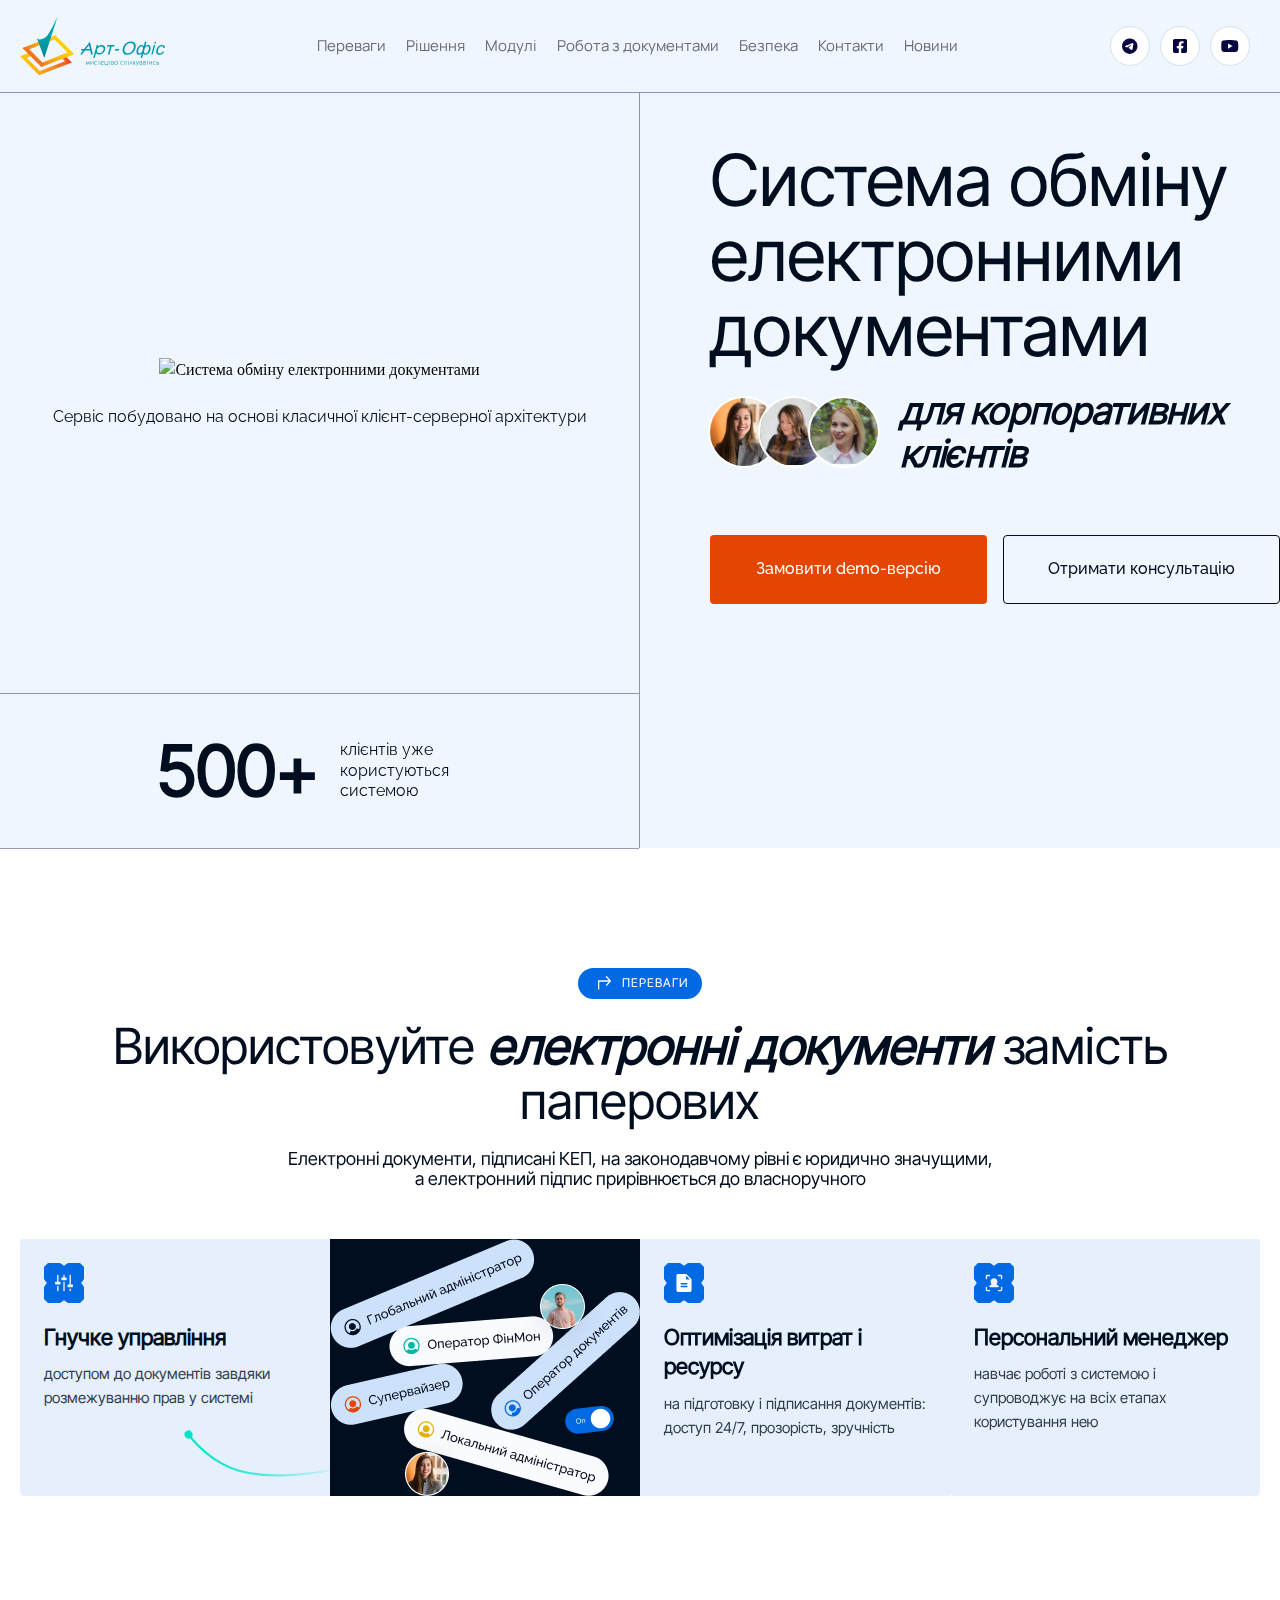
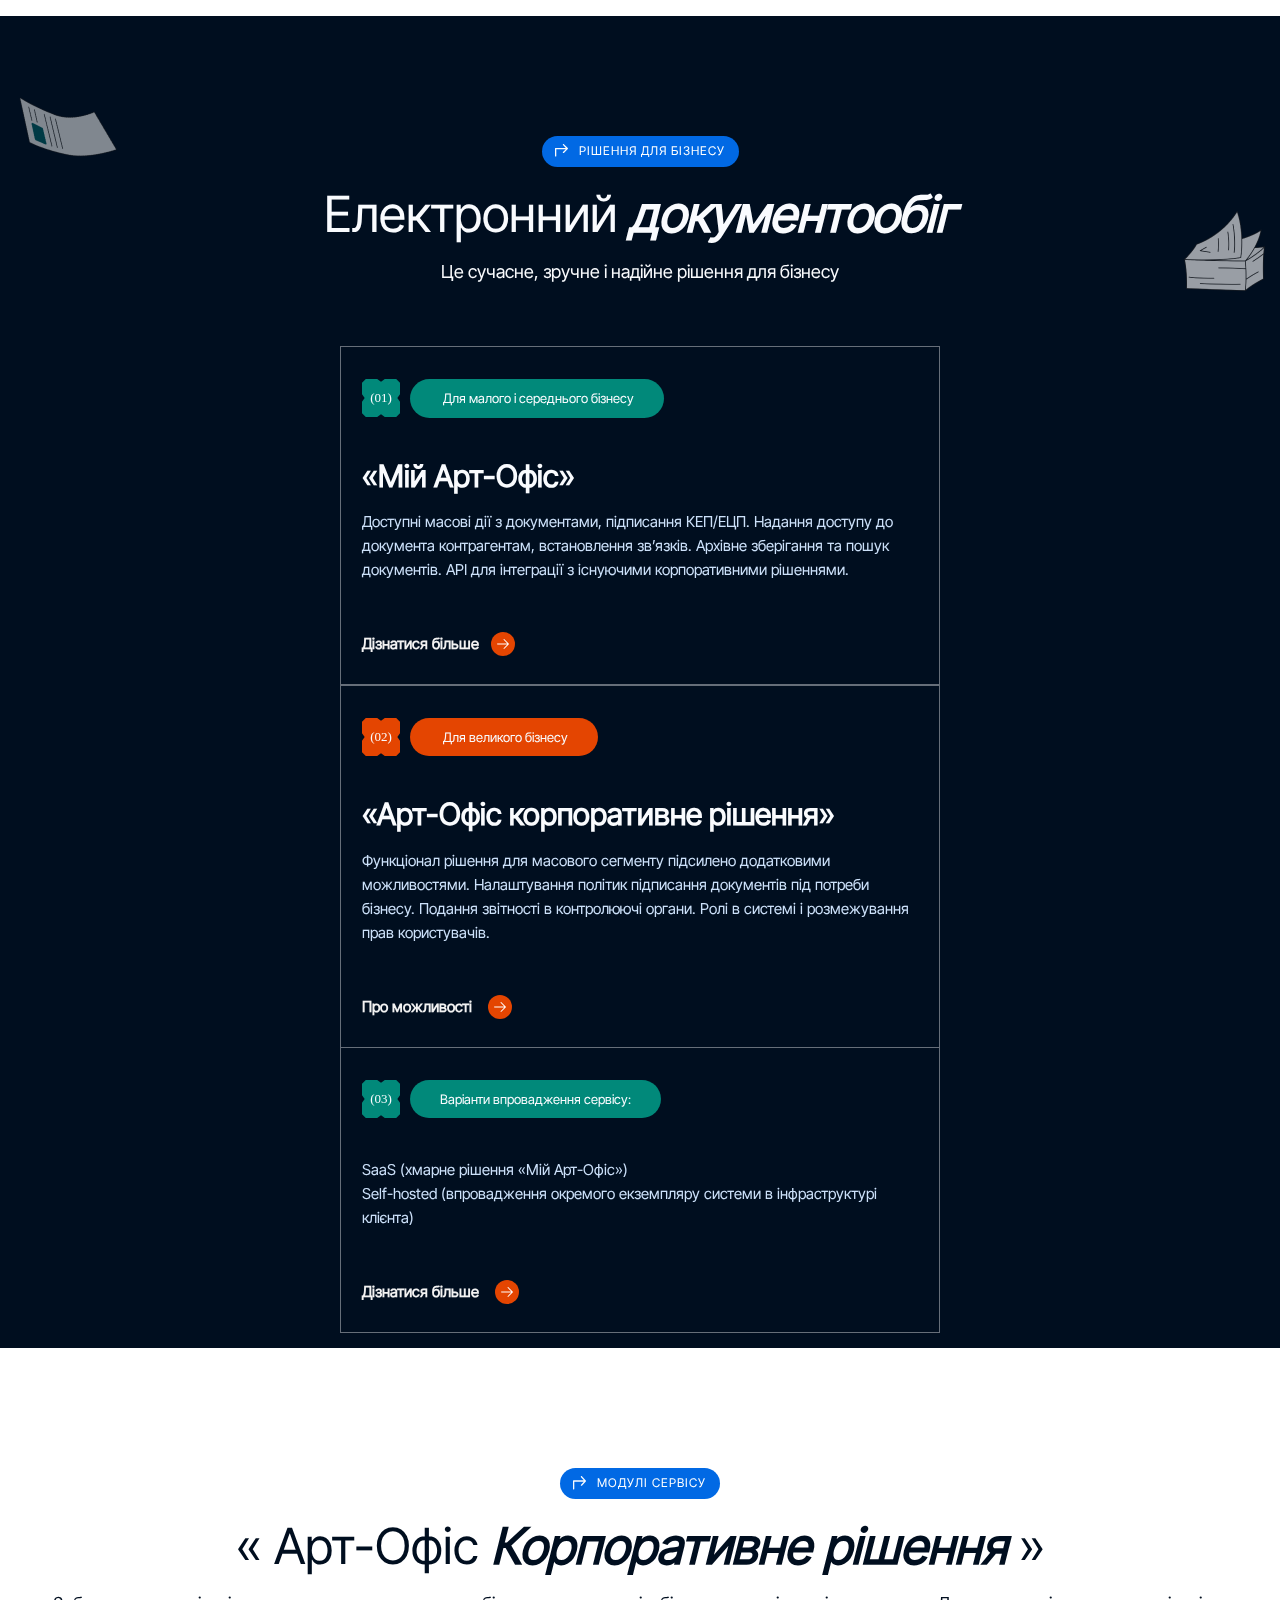
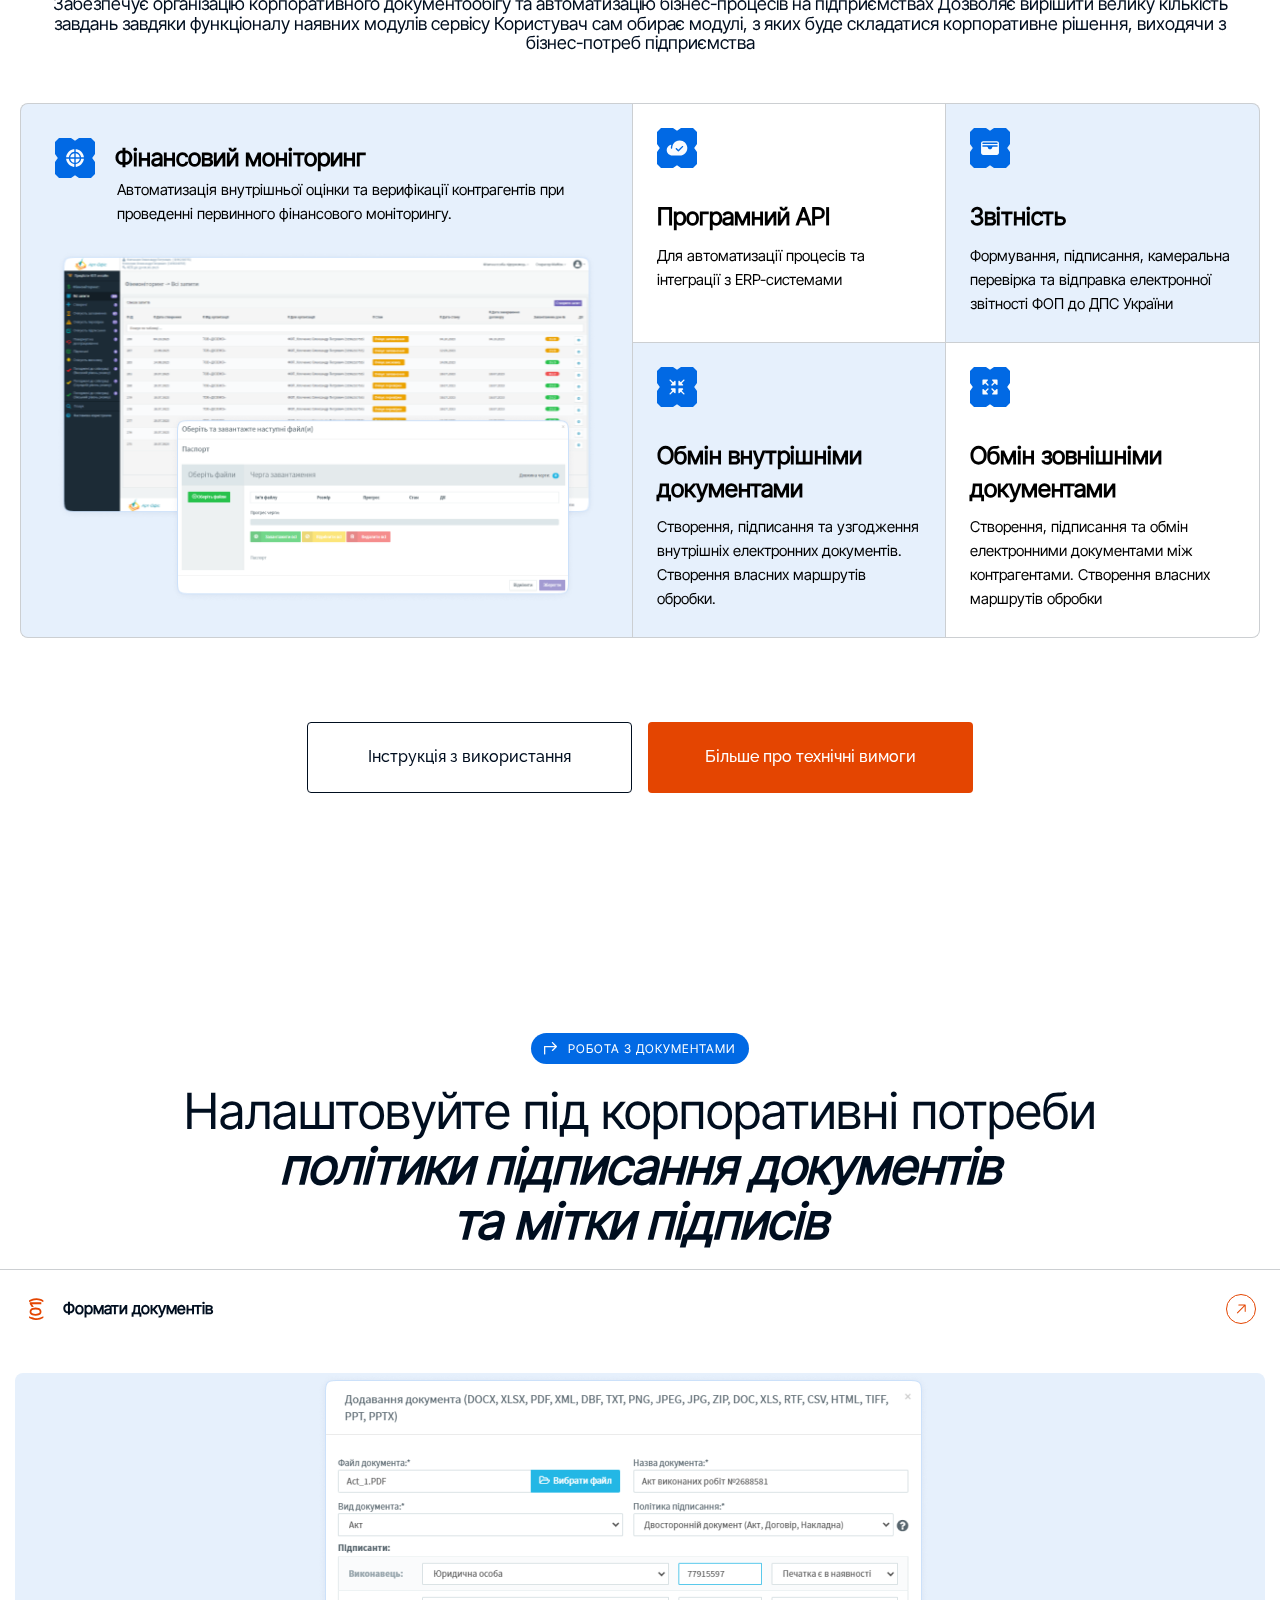
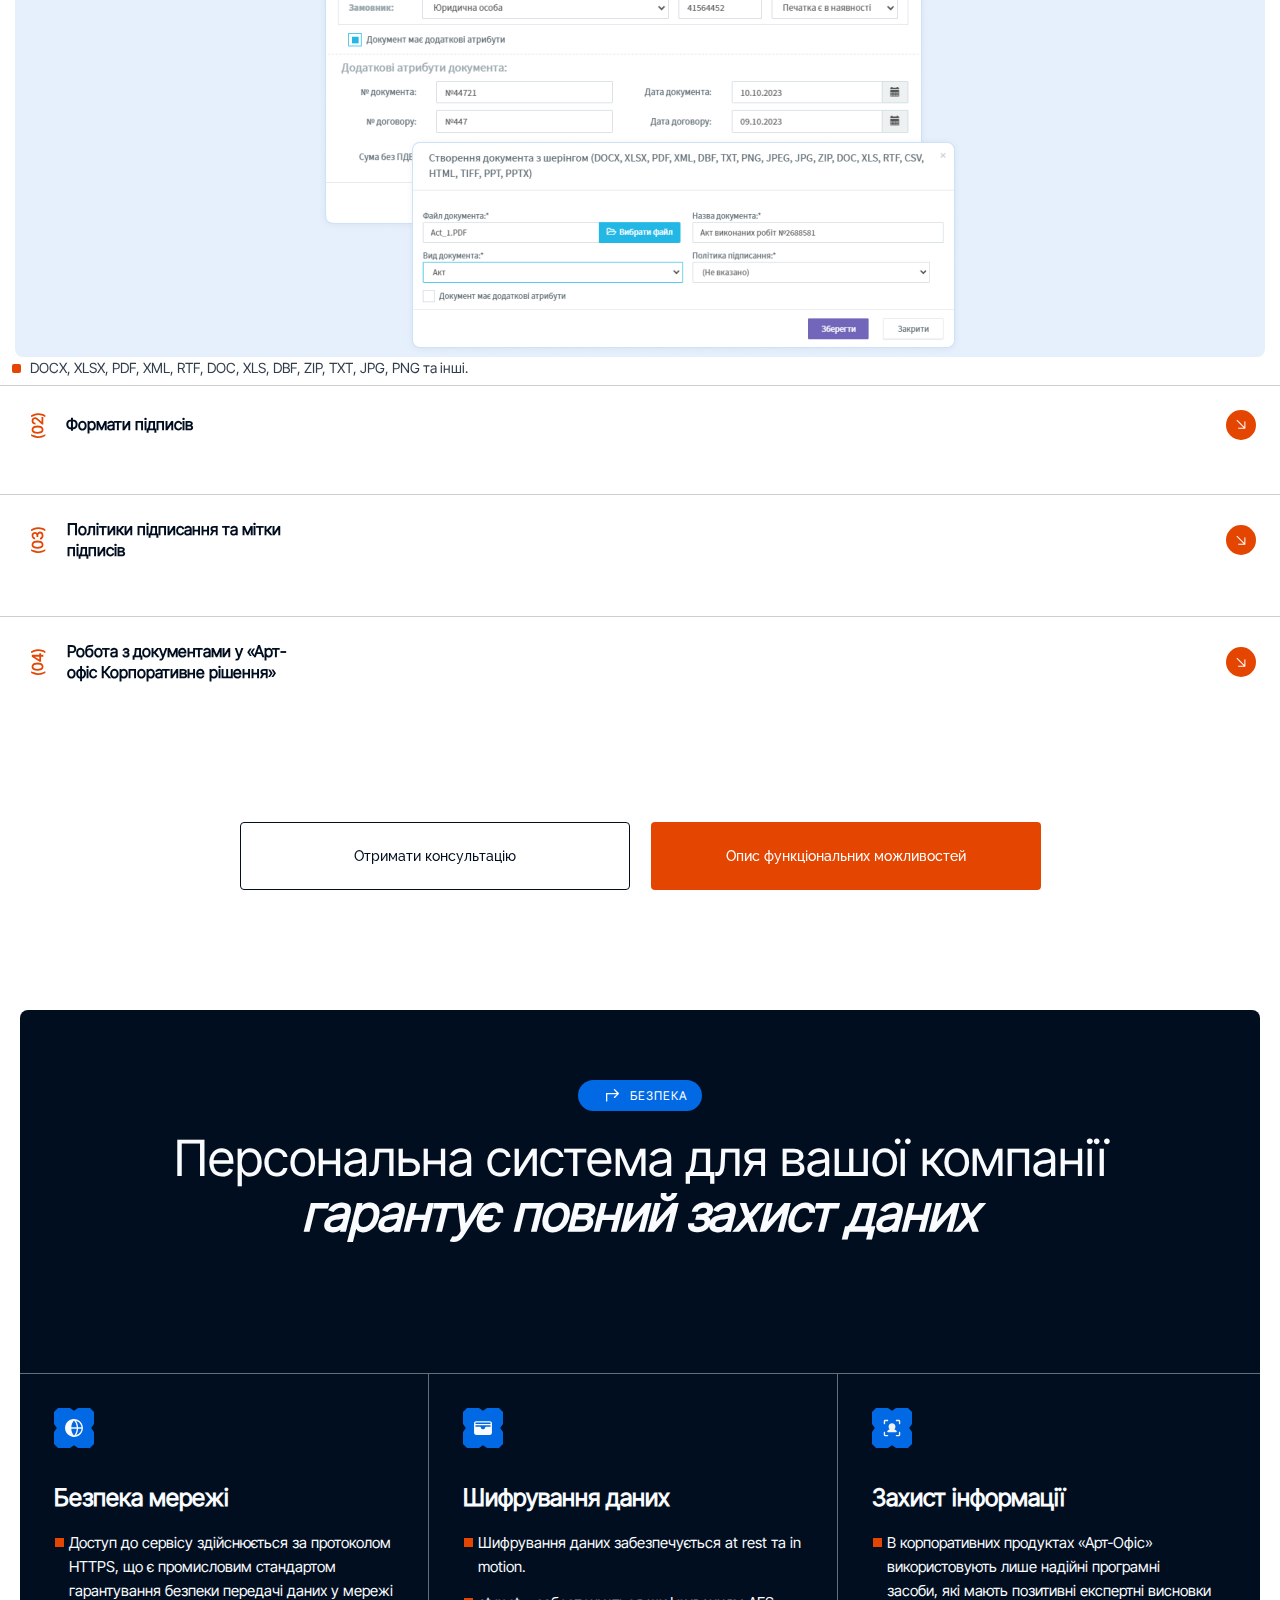
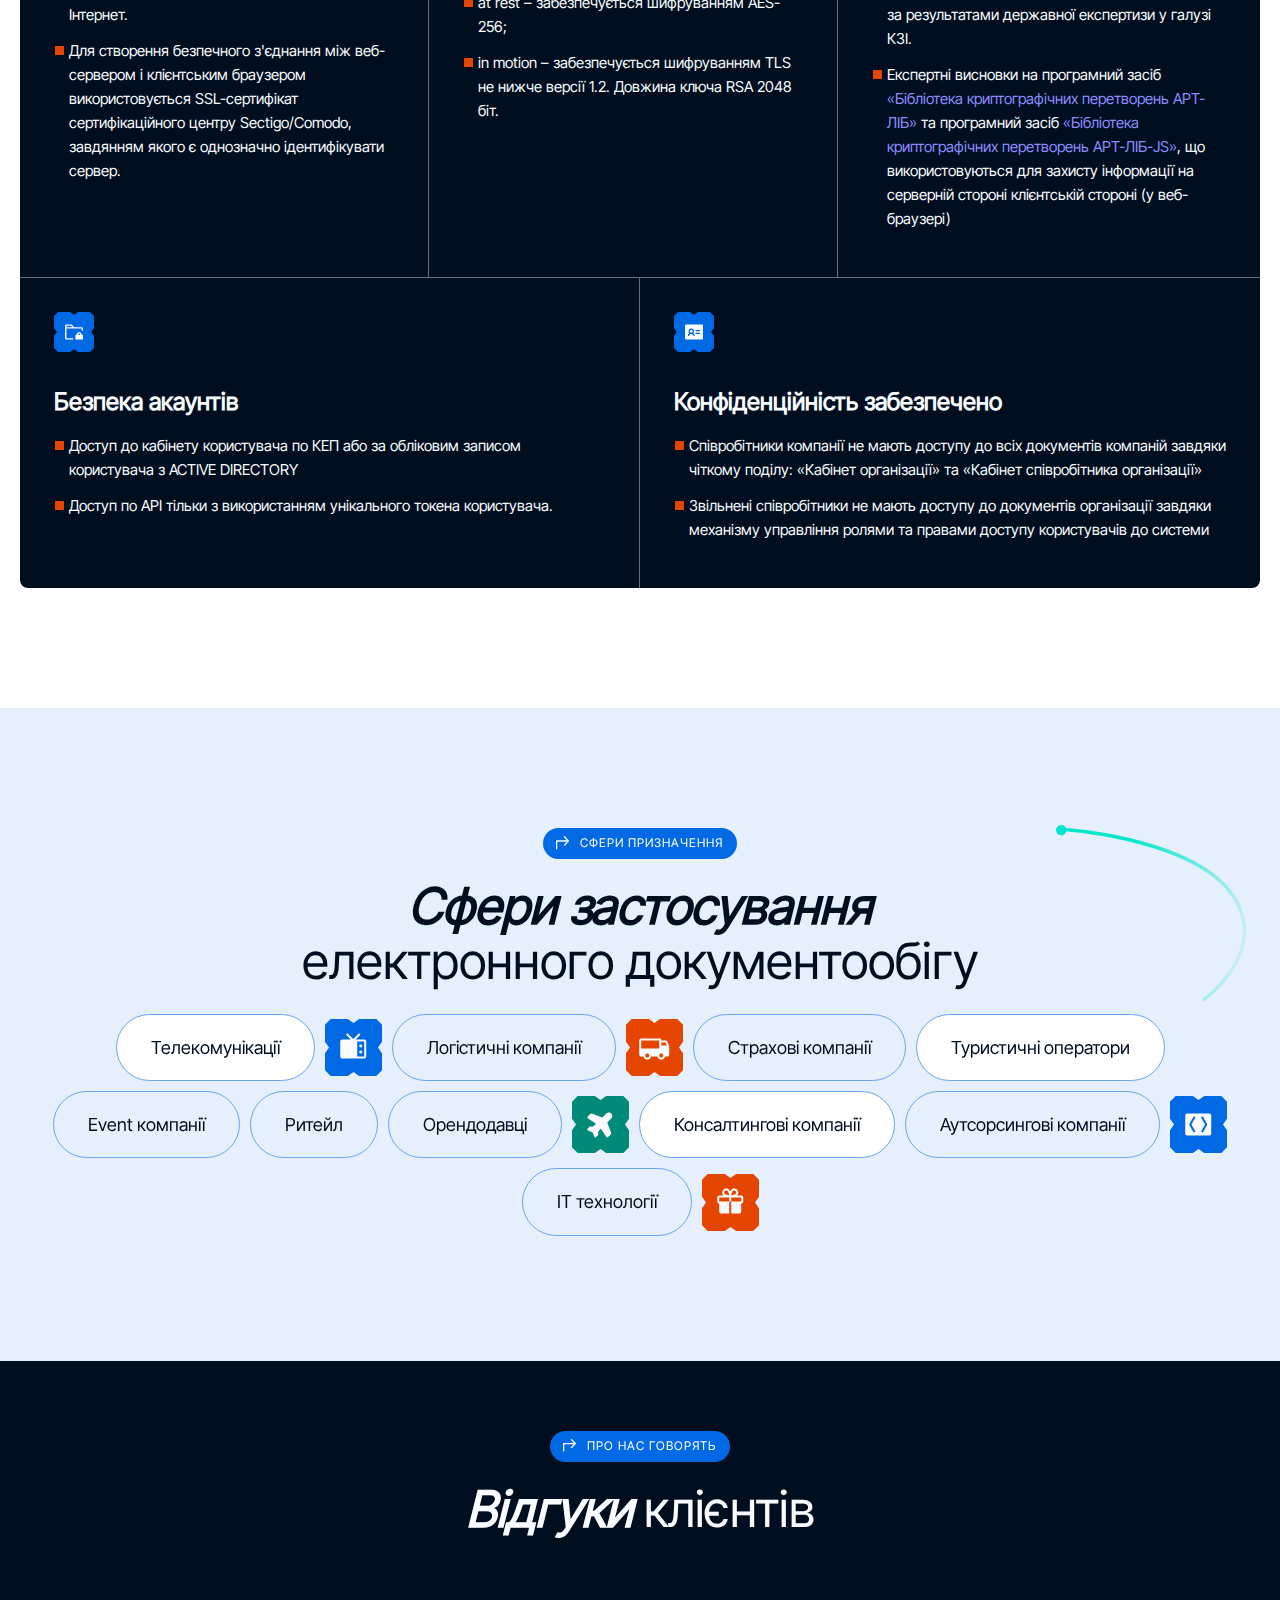
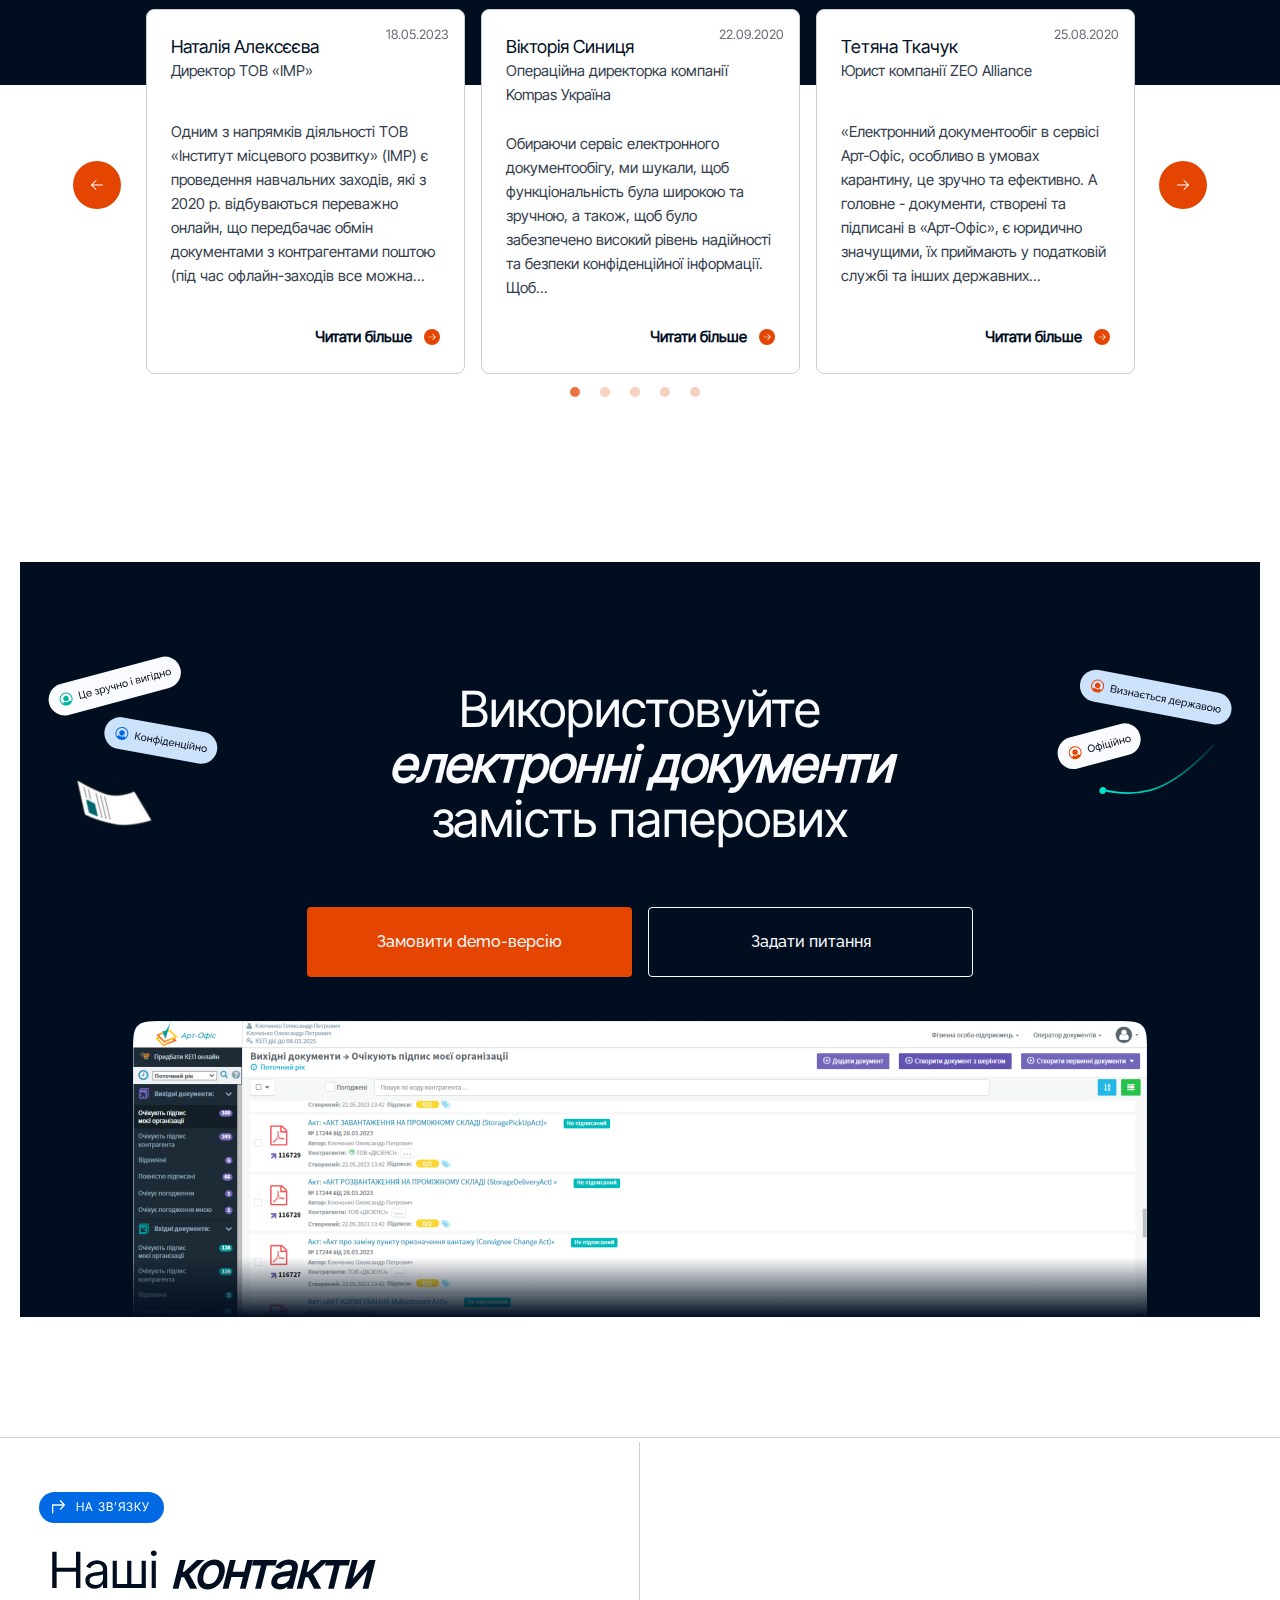
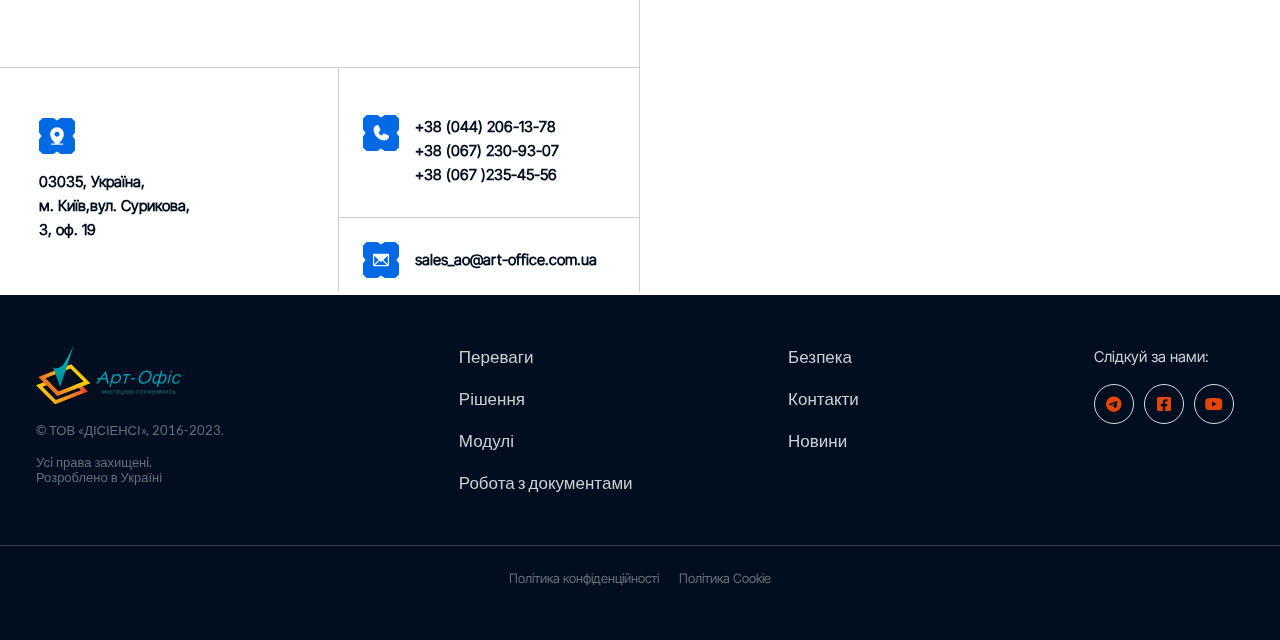
==== docs/index.html @ f323f284 "ARTOFFICE-17679" ====
<!DOCTYPE html>
<html lang="en">

<head>
  <meta charset="UTF-8" />
  <meta name="viewport" content="width=device-width, initial-scale=1.0" />
  <link rel="stylesheet" href="./src/styles/reset.css" />
  <link rel="stylesheet" href="./src/styles/header.css" />
  <link rel="stylesheet" href="./src/styles/footer.css" />
  <link rel="stylesheet" href="./src/styles/style.css" />
  <!-- fontawesome -->
  <link rel="stylesheet" href="./src/fontawesome/css/fontawesome.min.css" />
  <link rel="stylesheet" href="./src/fontawesome/css/brands.min.css" />
  <link rel="stylesheet" href="./src/fontawesome/css/solid.min.css" />
  <!-- /fontawesome -->
  <!-- slider -->
  <link rel="stylesheet" href="./src/styles/slick/slick-theme.css" />
  <link rel="stylesheet" href="./src/styles/slick/slick.css" />
  <!-- /slider -->
  <meta name="description"
    content="Арт-Офіс - програмні продукти для створення, перевірки та обміну електронними документами, юридично значимими в Україні. Підходить як для ФОП, так і для великих корпорацій.">
  <meta name="keywords"
    content="хмарний сервіс Арт-Офіс, електронний документообіг в Україні, документообіг на підприємстві, система електронного документообігу, організація електронного документообігу, системи електронного документообігу в Україні, зберігання електронних документів, електронний документообіг програми, електронна система документообігу">
  <link rel="shortcut icon" href="./src/img/logo_ao.ico" type="image/x-icon">
  <meta property="og:url" content="./">
  <meta property="og:type" content="website">
  <meta property="og:title" content="Арт-Офіс | Головна">
  <meta property="og:description"
    content="Арт-Офіс - програмні продукти для створення, перевірки та обміну електронними документами, юридично значимими в Україні. Підходить як для ФОП, так і для великих корпорацій.">
  <meta property="og:site_name" content="Арт-Офіс">
  <meta property="og:image" content="./src/img/svg/AO_logo.svg">
  <meta property="og:image:width" content="145">
  <meta property="og:image:height" content="60">
  <title>Арт-Офіс</title>
</head>

<body>
  <div class="overlay"></div>
  <header class="header">
    <div class="header__wrapper">
      <div class="header__logo">
        <img src="./src/img/svg/AO_logo.svg" alt="Арт-Офіс" />
      </div>
      <nav class="header__nav">
        <ul class="nav-list">
          <li class="nav-list__item"><a href="#advantage">Переваги</a></li>
          <li class="nav-list__item"><a href="#solution">Рішення</a></li>
          <li class="nav-list__item"><a href="#corporation">Модулі</a></li>
          <li class="nav-list__item">
            <a href="#workwith">Робота з документами</a>
          </li>
          <li class="nav-list__item"><a href="#security">Безпека</a></li>
          <li class="nav-list__item"><a href="#contacts">Контакти</a></li>
          <li class="nav-list__item"><a href="./news.html">Новини</a></li>
        </ul>
      </nav>
      <div class="header__social">
        <a href="https://t.me/art_office" target="_blank" class="social-link">
          <i class="fa-brands fa-telegram"></i>
        </a>
        <a href="https://www.facebook.com/art.office.com.ua/" target="_blank" class="social-link">
          <i class="fa-brands fa-square-facebook"></i>
        </a>
        <a href="https://www.youtube.com/@Art-Office" target="_blank" class="social-link">
          <i class="fa-brands fa-youtube"></i>
        </a>
      </div>
      <div class="mobile-btn">
        <span class="mobile-btn__burger"></span>
      </div>
      <div class="mobile-nav">
        <ul class="mobile-nav__list">
          <li class="mobile-nav__item"><a href="#advantage">Переваги</a></li>
          <li class="mobile-nav__item"><a href="#solution">Рішення</a></li>
          <li class="mobile-nav__item"><a href="#corporation">Модулі</a></li>
          <li class="mobile-nav__item">
            <a href="#workwith">Робота з документами</a>
          </li>
          <li class="mobile-nav__item"><a href="#security">Безпека</a></li>
          <li class="mobile-nav__item"><a href="#contacts">Контакти</a></li>
          <li class="mobile-nav__item"><a href="./news.html">Новини</a></li>
        </ul>
        <div class="mobile__social">
          <a href="https://t.me/art_office" target="_blank" class="social-link">
            <i class="fa-brands fa-telegram"></i>
          </a>
          <a href="https://www.facebook.com/art.office.com.ua/" target="_blank" class="social-link">
            <i class="fa-brands fa-square-facebook"></i>
          </a>
          <a href="https://www.youtube.com/@Art-Office" target="_blank" class="social-link">
            <i class="fa-brands fa-youtube"></i>
          </a>
        </div>
      </div>
    </div>
  </header>
  <div class="title__section">
    <div class="title__btns mob__items">
      <a href="https://docs.google.com/forms/d/e/1FAIpQLSc6Sa_9LnXK4X3CdVMtqkvRodRkJnlW63WBN9iuTmgqMciHhQ/viewform" target="_blank" class="title__btn">Замовити demo-версію</a>
      <a href="#" class="title__btn">Отримати консультацію</a>
    </div>
    <div class="title__left">
      <div class="title__img ser">
        <img class="exmpl_img" src="./src/img/svg/title_exmpl.svg" alt="Система обміну
        електронними документами" />
        <h3>
          Сервіс побудовано на основі класичної клієнт-серверної архітектури
        </h3>
      </div>
      <div class="wrapper">
        <div class="content">
          <div class="counter">500+</div>
          <div class="content__text">
            <p>клієнтів уже користуються системою</p>
          </div>
          <div class="user__profile">
            <div class="user__photo">
              <img src="./src/img/user_4.png" alt="Користувач" />
            </div>
            <div class="user__content">
              <span class="line"></span>
              <span class="line"></span>
            </div>
            <div class="user__content">
              <span class="dot"></span>
              <span class="dot"></span>
            </div>
          </div>
        </div>
        <div class="content">
          <div class="title__img">
            <div class="bg_items">
              <img src="./src/img/svg/doc.svg" alt="DOC" />
            </div>
            <div class="bg_items">
              <img src="./src/img/svg/zip.svg" alt="ZIP" />
            </div>
          </div>
        </div>
      </div>
    </div>
    <div class="title__rigth">
      <div class="wrapper">
        <div class="title">
          <h1>Система обміну електронними документами</h1>
        </div>
        <div class="subtitle">
          <div class="corp_users">
            <div class="corp_user">
              <img src="./src/img/user_1.png" alt="корпоративні клієнти" />
            </div>
            <div class="corp_user">
              <img src="./src/img/user_2.png" alt="корпоративні клієнти" />
            </div>
            <div class="corp_user">
              <img src="./src/img/user_3.png" alt="корпоративні клієнти" />
            </div>
          </div>
          <h2>
            для корпоративних <br />
            клієнтів
          </h2>
        </div>
        <div class="title__btns desktop__items">
          <a href="https://docs.google.com/forms/d/e/1FAIpQLSc6Sa_9LnXK4X3CdVMtqkvRodRkJnlW63WBN9iuTmgqMciHhQ/viewform" target="_blank" class="title__btn">Замовити demo-версію</a>
          <a href="#" class="title__btn">Отримати консультацію</a>
        </div>
      </div>
      <div class="title__img"></div>
    </div>
  </div>
  <div class="advantage__section" id="advantage">
    <div class="section__name">
      <h2>Переваги</h2>
    </div>
    <div class="advatage__wrapper">
      <h2 class="section__title">
        Використовуйте
        <span class="italic">електронні документи</span> замість паперових
      </h2>
      <h3 class="section__subtitle">
        Електронні документи, підписані КЕП, на законодавчому рівні є юридично
        значущими, <br />а електронний підпис прирівнюється до власноручного
      </h3>
      <div class="advantage__items">
        <div class="advantage__item">
          <div class="content__icon">
            <img src="./src/img/svg/faders.svg" alt="Гнучке управління" />
          </div>
          <div class="content__title">
            <h4>Гнучке управління</h4>
          </div>
          <div class="content__text">
            <p>доступом до документів завдяки розмежуванню прав у системі</p>
          </div>
          <div class="arrow__line">
            <img src="./src/img/svg/arrow_line.svg" alt="Arrow Line" />
          </div>
        </div>
        <div class="advantage__item"></div>
        <div class="advantage__item">
          <div class="content__icon">
            <img src="./src/img/svg/filetype.svg" alt="Оптимізація витрат і ресурсу" />
          </div>
          <div class="content__title">
            <h4>Оптимізація витрат і ресурсу</h4>
          </div>
          <div class="content__text">
            <p>
              на підготовку і підписання документів: доступ 24/7, прозорість,
              зручність
            </p>
          </div>
        </div>
        <div class="advantage__item">
          <div class="content__icon">
            <img src="./src/img/svg/userfocus.svg" alt="Гнучке управління" />
          </div>
          <div class="content__title">
            <h4>Персональний менеджер</h4>
          </div>
          <div class="content__text">
            <p>
              навчає роботі з системою і супроводжує на всіх етапах
              користування нею
            </p>
          </div>
        </div>
      </div>
    </div>
  </div>
  <div class="solution__section dark__background" id="solution">
    <div class="section__name">
      <h2>Рішення для бізнесу</h2>
    </div>
    <div class="solution__wrapper">
      <div class="bg_items">
        <img src="./src/img/paper_sheet.png" alt="Електронний документообіг" />
      </div>
      <div class="bg_items">
        <img src="./src/img/pile_of_papers.png" alt="Електронний документообіг" />
      </div>
      <h2 class="section__title dark_bc_color">
        Електронний <span class="italic">документообіг</span>
        <h3 class="section__subtitle dark_bc_color">
          Це сучасне, зручне і надійне рішення для бізнесу
        </h3>
      </h2>
    </div>
    <div class="line"></div>
    <div class="solution__wrapper">
      <div class="solution__items">
        <div class="solution__item">
          <div class="content__top">
            <div class="counter">(01)</div>
            <div class="content__name"> Для малого і середнього бізнесу</div>
          </div>
          <div class="content__mid">
            <div class="content__title">
              <h3>«Мій Арт-Офіс»</h3>
            </div>
            <div class="content__text">
              <p>
                Доступні масові дії з документами, підписання КЕП/ЕЦП. Надання
                доступу до документа контрагентам, встановлення зв’язків.
                Архівне зберігання та пошук документів. API для інтеграції з
                існуючими корпоративними рішеннями.
              </p>
            </div>
          </div>
          <div class="content__bottom">
            <div class="content__link">
              <a href="https://my.art-office.com.ua/" target="_blank">
                Дізнатися більше
                <span class="link__arrow">
                  <img src="./src/img/svg/arrow_rigth.svg" alt="Дізнатися більше" />
                </span>
              </a>
            </div>
          </div>
        </div>
        <div class="solution__item">
          <div class="content__top">
            <div class="counter">(02)</div>
            <div class="content__name"> Для великого бізнесу</div>
          </div>
          <div class="content__mid">
            <div class="content__title">
              <h3>«Арт-Офіс корпоративне рішення»</h3>
            </div>
            <div class="content__text">
              <p>
                Функціонал рішення для масового сегменту підсилено додатковими
                можливостями. Налаштування політик підписання документів під
                потреби бізнесу. Подання звітності в контролюючі органи. Ролі
                в системі і розмежування прав користувачів.
              </p>
            </div>
          </div>
          <div class="content__bottom">
            <div class="content__link">
              <a href="#">
                Про можливості 
                <span class="link__arrow">
                  <img src="./src/img/svg/arrow_rigth.svg" alt="Дізнатися більше" />
                </span>
              </a>
            </div>
          </div>
        </div>
        <div class="solution__item">
          <div class="content__top">
            <div class="counter">(03)</div>
            <div class="content__name">Варіанти впровадження сервісу:</div>
          </div>
          <div class="content__mid">
            <div class="content__text">
              <ul>
                <li>SaaS (хмарне рішення «Мій Арт-Офіс»)</li>
                <li>
                  Self-hosted (впровадження окремого екземпляру системи в
                  інфраструктурі клієнта)
                </li>
              </ul>
            </div>
          </div>
          <div class="content__bottom">
            <div class="content__link">
              <a href="#" target="_blank">
                Дізнатися більше 
                <span class="link__arrow">
                  <img src="./src/img/svg/arrow_rigth.svg" alt="Дізнатися більше" />
                </span>
              </a>
            </div>
          </div>
        </div>
      </div>
    </div>
  </div>
  <div class="corporation__section" id="corporation">
    <div class="section__name">
      <h2>модулі сервісу</h2>
    </div>
    <div class="corporation__wrapper">
      <h2 class="section__title">
        «&nbsp;Арт-Офіс
        <span class="italic">Корпоративне рішення</span>&nbsp;»
      </h2>
      <h3 class="section__subtitle">
        Забезпечує організацію корпоративного документообігу та автоматизацію
        бізнес-процесів на підприємствах Дозволяє вирішити велику кількість
        завдань завдяки функціоналу наявних модулів сервісу Користувач сам
        обирає модулі, з яких буде складатися корпоративне рішення, виходячи з
        бізнес-потреб підприємства
      </h3>
      <div class="corporation__items">
        <div class="content__left">
          <div class="corporation__item bg_colored">
            <div class="content">
              <div class="content__title">
                <span class="content__icon">
                  <img src="./src/img/svg/chart_polar.svg" alt="Фінансовий моніторинг" />
                </span>
                <h4>Фінансовий моніторинг</h4>
              </div>
              <div class="content__text">
                <p>
                  Автоматизація внутрішньої оцінки та верифікації контрагентів
                  при проведенні первинного фінансового моніторингу.
                </p>
              </div>
            </div>
            <div class="content__img">
              <img src="./src/img/corporation_cabinet.png" alt="Фінансовий моніторинг" />
            </div>
          </div>
        </div>
        <div class="content__rigth">
          <div class="corporation__item">
            <div class="content">
              <div class="content__title">
                <span class="content__icon">
                  <img src="./src/img/svg/cloud_check.svg" alt="Фінансовий моніторинг" />
                </span>
                <h4>Програмний API</h4>
              </div>
              <div class="content__text">
                <p>
                  Для автоматизації процесів та інтеграції з ERP-системами
                </p>
              </div>
            </div>
          </div>
          <div class="corporation__item bg_colored">
            <div class="content">
              <div class="content__title">
                <span class="content__icon">
                  <img src="./src/img/svg/card_holder.svg" alt="Фінансовий моніторинг" />
                </span>
                <h4>Звітність</h4>
              </div>
              <div class="content__text">
                <p>
                  Формування, підписання, камеральна перевірка та відправка
                  електронної звітності ФОП до ДПС України
                </p>
              </div>
            </div>
          </div>

          <div class="corporation__item bg_colored">
            <div class="content">
              <div class="content__title">
                <span class="content__icon">
                  <img src="./src/img/svg/chart_polar.svg" alt="Фінансовий моніторинг" />
                </span>
                <h4>Фінансовий моніторинг</h4>
              </div>
              <div class="content__text">
                <p>
                  Автоматизація внутрішньої оцінки та верифікації контрагентів
                  при проведенні первинного фінансового моніторингу.
                </p>
              </div>
            </div>
            <div class="content__img">
              <img src="./src/img/corporation_cabinet.png" alt="Фінансовий моніторинг" />
            </div>
          </div>

          <div class="corporation__item bg_colored">
            <div class="content">
              <div class="content__title">
                <span class="content__icon">
                  <img src="./src/img/svg/arrow_sln.svg" alt="Фінансовий моніторинг" />
                </span>
                <h4>Обмін внутрішніми документами</h4>
              </div>
              <div class="content__text">
                <p>
                  Створення, підписання та узгодження внутрішніх електронних
                  документів. Створення власних маршрутів обробки.
                </p>
              </div>
            </div>
          </div>
          <div class="corporation__item">
            <div class="content">
              <div class="content__title">
                <span class="content__icon">
                  <img src="./src/img/svg/arrow_out.svg" alt="Фінансовий моніторинг" />
                </span>
                <h4>Обмін зовнішніми документами</h4>
              </div>
              <div class="content__text">
                <p>
                  Створення, підписання та обмін електронними документами між
                  контрагентами. Створення власних маршрутів обробки
                </p>
              </div>
            </div>
          </div>
        </div>
      </div>
      <div class="corporation__btns">
        <a href="https://eguide.art-office.com.ua/" class="corporation__btn" target="_blank">Інструкція з використання</a>
        <a href="./src/files/Art-Office environment description.pdf" target="_blank" class="corporation__btn">Більше про
          технічні вимоги</a>
      </div>
    </div>
  </div>
  <div class="workwith__section" id="workwith">
    <div class="section__name">
      <h2>Робота з документами</h2>
    </div>
    <h2 class="section__title">
      Налаштовуйте під корпоративні потреби <br />
      <span class="italic">політики підписання документів <br />
        та мітки підписів</span>
    </h2>
    <div class="wrapper">
      <div class="workwith__left">
        <div class="workwith__item active">
          <div class="content__title">
            <h3><span class="title__count">(01)</span> Формати документів</h3>
            <div class="content__controller">
              <img src="./src/img/svg/faq_arrow_active.svg" alt="faq_arrow" />
            </div>
          </div>
          <div class="content__text">
            <div>
              <img src="./src/img/content_1.png" alt="Формати документів" />
            </div>
            <ul>
              <li>
                DOCX, XLSX, PDF, XML, RTF, DOC, XLS, DBF, ZIP, TXT, JPG, PNG
                та інші.
              </li>
            </ul>
          </div>
        </div>
        <div class="workwith__item">
          <div class="content__title">
            <h3><span class="title__count">(02)</span> Формати підписів</h3>
            <div class="content__controller">
              <img src="./src/img/svg/faq_arrow.svg" alt="faq_arrow" />
            </div>
          </div>
          <div class="content__text">
            <div class="index_2">
              <div class="icon green_union">
                <img src="./src/img/svg/pdf.svg" alt="pdf">
              </div>
              <img src="./src/img/content_2.png" alt="Формати документів" />
            </div>
            <ul>
              <li>
                CadES X Long (для довгострокового і архівного зберігання
                документів);
              </li>
              <li>CadES Base;</li>
              <li>AsiC-S/E.</li>
            </ul>
          </div>
        </div>
        <div class="workwith__item">
          <div class="content__title">
            <h3>
              <span class="title__count">(03)</span> Політики підписання та
              мітки підписів
            </h3>
            <div class="content__controller">
              <img src="./src/img/svg/faq_arrow.svg" alt="faq_arrow" />
            </div>
          </div>
          <div class="content__text">
            <div class="index_3">
              <div class="icon">
                <img src="./src/img/svg/docs.svg" alt="docs">
              </div>
              <img src="./src/img/content_3.png" alt="Формати документів" />
            </div>
            <ul>
              <li>
                <b>Гнучкі сценарії</b> підписання та погодження внутрішніх
                документів;
              </li>
              <li>
                <b>Зручна візуалізація</b>, створення шаблонів погодження;
              </li>
              <li>
                Формування <b>спеціальних міток підпису</b> з вичерпною
                інформацією про нього;
              </li>
              <li>
                <b>Графічна візуалізація</b> підпису користувача і печатки
                організації;
              </li>
              <li>
                <b>Впровадження електронного підпису в структуру документа</b>, що робить його незмінним після
                підписання. 
              </li>
            </ul>
          </div>
        </div>
        <div class="workwith__item">
          <div class="content__title">
            <h3>
              <span class="title__count">(04)</span> Робота з документами у
              «Арт-офіс Корпоративне рішення»
            </h3>
            <div class="content__controller">
              <img src="./src/img/svg/faq_arrow.svg" alt="faq_arrow" />
            </div>
          </div>
          <div class="content__text">
            <div class="index_4">
              <div class="icon green_union">
                <img src="./src/img/svg/pdf.svg" alt="pdf">
              </div>
              <div class="icon">
                <img src="./src/img/svg/docs.svg" alt="docs">
              </div>
              <img src="./src/img/content_4.png" alt="Формати документів" />
            </div>
            <ul>
              <li>
                Створення і візуалізація маршрутів підписання та узгодження
                для внутрішніх документів;
              </li>
              <li>
                Можливість подання звітності контрагентами – ФОП 3-ї групи;
              </li>
              <li>
                Додавання до документа спеціальних міток підписів з
                реквізитами підписантів;
              </li>
              <li>Архівне зберігання, пошук, коментування документів;</li>
              <li>Встановлення зв’язків між документами;</li>
              <li>
                Експорт ZIP-архіву підписаного документу для подальшої
                перевірки підписів на сайті
                <a href="https://czo.gov.ua/verify" target="_blank">Центрального засвідчувального органу</a>.
              </li>
            </ul>
          </div>
        </div>
      </div>
      <div class="workwith__rigth">
        <div class="subimage__wrapper index_1 active">
          <div class="icon green_union">
            <img src="./src/img/svg/xls.svg" alt="xls">
          </div>
          <div class="icon blue_union">
            <img src="./src/img/svg/pdf.svg" alt="pdf">
          </div>
        </div>
        <img class="workwith__expml-img active" src="./src/img/content_1.png" alt="Формати документів" />
        <div class="subimage__wrapper index_2">
          <div class="icon green_union">
            <img src="./src/img/svg/pdf.svg" alt="pdf">
          </div>
        </div>
        <img class="workwith__expml-img" src="./src/img/content_2.png" alt="Формати підписів" />
        <div class="subimage__wrapper index_3">
          <div class="icon">
            <img src="./src/img/svg/docs.svg" alt="docs">
          </div>
        </div>
        <img class="workwith__expml-img" src="./src/img/content_3.png" alt="Політики підписання та мітки підписів" />
        <div class="subimage__wrapper index_4">
          <div class="icon green_union">
            <img src="./src/img/svg/pdf.svg" alt="pdf">
          </div>
          <div class="icon">
            <img src="./src/img/svg/docs.svg" alt="docs">
          </div>
        </div>
        <img class="workwith__expml-img" src="./src/img/content_4.png" alt="Робота з документами у «Арт-офіс Корпоративне рішення»" />
      </div>
    </div>
    <div class="workwith__btns">
      <a href="" class="workwith__btn">Отримати консультацію</a>
      <a href="./src/files/Art-Office general description tech details.pdf" target="_blank" class="workwith__btn">Опис
        функціональних можливостей </a>
    </div>
  </div>
  <div class="security__section" id="security">
    <div class="security__wrapper dark__background">
      <div class="bg_items">
        <img src="./src/img/svg/clipboard_text.svg" alt="clipboard_text" />
      </div>
      <div class="bg_items lock_bg">
        <img src="./src/img/svg/lock.svg" alt="lock" />
      </div>
      <div class="section__name">
        <h2>Безпека</h2>
      </div>
      <h2 class="section__title dark_bc_color">
        Персональна система для вашої компанії <br /><span class="italic">гарантує повний захист даних</span>
      </h2>
      <div class="secutiry__level">
        <div class="line__progress">
          <div class="line__point">
            <span class="line__text"> Безпека найвищого рівня </span>
            <img src="./src/img/svg/point.svg" alt="Безпека найвищого рівня" />
          </div>
        </div>
      </div>
      <div class="security__items">
        <div class="security__item">
          <div class="content__title">
            <div class="content__icon">
              <img src="./src/img/svg/globe.svg" alt="Безпека мережі" />
            </div>
            <h4>Безпека мережі</h4>
          </div>
          <ul class="content__list-items">
            <li class="content__list-item">
              Доступ до сервісу здійснюється за протоколом HTTPS, що є
              промисловим стандартом гарантування безпеки передачі даних у
              мережі Інтернет.
            </li>
            <li class="content__list-item">
              Для створення безпечного з'єднання між веб-сервером і
              клієнтським браузером використовується SSL-сертифікат
              сертифікаційного центру Sectigo/Comodo, завдянням якого є
              однозначно ідентифікувати сервер.
            </li>
          </ul>
        </div>
        <div class="security__item">
          <div class="content__title">
            <div class="content__icon">
              <img src="./src/img/svg/card_holder.svg" alt="Шифрування даних" />
            </div>
            <h4>Шифрування даних</h4>
          </div>
          <ul class="content__list-items">
            <li class="content__list-item">
              Шифрування даних забезпечується at rest та in motion.
            </li>
            <li class="content__list-item">
              at rest – забезпечується шифруванням AES-256;
            </li>
            <li class="content__list-item">
              in motion – забезпечується шифруванням TLS не нижче версії 1.2.
              Довжина ключа RSA 2048 біт.
            </li>
          </ul>
        </div>
        <div class="security__item">
          <div class="content__title">
            <div class="content__icon">
              <img src="./src/img/svg/userfocus.svg" alt="Захист інформації " />
            </div>
            <h4>Захист інформації</h4>
          </div>
          <ul class="content__list-items">
            <li class="content__list-item">
              В корпоративних продуктах «Арт‑Офіс» використовують лише надійні
              програмні засоби, які мають позитивні експертні висновки за
              результатами державної експертизи у галузі КЗІ.
            </li>
            <li class="content__list-item">Експертні висновки на програмний засіб <a
                href="./src/files/ExpertConclArtLib.pdf" target="_blank">«Бібліотека криптографічних
                перетворень АРТ-ЛІБ»</a> та програмний засіб <a href="./src/files/ExpertConclArtLibJS.pdf"
                target="_blank">«Бібліотека криптографічних перетворень АРТ-ЛІБ-JS»</a>, що
              використовуються для захисту інформації на серверній стороні клієнтській стороні (у веб-браузері)</li>
          </ul>
        </div>
        <div class="security__item">
          <div class="content__title">
            <div class="content__icon">
              <img src="./src/img/svg/folder_lock.svg" alt="Безпека акаунтів" />
            </div>
            <h4>Безпека акаунтів</h4>
          </div>
          <ul class="content__list-items">
            <li class="content__list-item">
              Доступ до кабінету користувача по КЕП або за обліковим записом
              користувача з ACTIVE DIRECTORY
            </li>
            <li class="content__list-item">
              Доступ по API тільки з використанням унікального токена
              користувача.
            </li>
          </ul>
        </div>
        <div class="security__item">
          <div class="content__title">
            <div class="content__icon">
              <img src="./src/img/svg/ident_card.svg" alt="Конфіденційність забезпечено" />
            </div>
            <h4>Конфіденційність забезпечено</h4>
          </div>
          <ul class="content__list-items">
            <li class="content__list-item">
              Співробітники компанії не мають доступу до всіх документів
              компаній завдяки чіткому поділу: «Кабінет організації» та
              «Кабінет співробітника організації»
            </li>
            <li class="content__list-item">
              Звільнені співробітники не мають доступу до документів
              організації завдяки механізму управління ролями та правами
              доступу користувачів до системи
            </li>
          </ul>
        </div>
      </div>
    </div>
  </div>
  <div class="foruse__section" id="foruse">
    <div class="section__name">
      <h2>сфери призначення</h2>
    </div>
    <h2 class="section__title">
      <span class="italic">Сфери застосування</span><br />
      електронного документообігу
    </h2>
    <div class="foruse__wrapper">
      <div class="bg_items">
        <img src="./src/img/svg/foruse_line.svg" alt="foruse_line" />
      </div>
      <div class="foruse__items">
        <div class="foruse__item">Телекомунікації</div>
        <div class="foruse__item icon blue_union">
          <img src="./src/img/svg/television.svg" alt="television" />
        </div>
        <div class="foruse__item transparen_bg">Логістичні компанії</div>
        <div class="foruse__item icon orange_union">
          <img src="./src/img/svg/truck.svg" alt="truck" />
        </div>
        <div class="foruse__item transparen_bg">Страхові компанії</div>
        <div class="foruse__item">Туристичні оператори</div>
        <div class="foruse__item transparen_bg">Event компанії</div>
        <div class="foruse__item transparen_bg">Ритейл</div>
        <div class="foruse__item transparen_bg">Орендодавці</div>
        <div class="foruse__item icon green_union">
          <img src="./src/img/svg/airplane.svg" alt="airplane" />
        </div>
        <div class="foruse__item">Консалтингові компанії</div>
        <div class="foruse__item transparen_bg">Аутсорсингові компанії</div>
        <div class="foruse__item icon blue_union">
          <img src="./src/img/svg/brackets.svg" alt="brackets" />
        </div>
        <div class="foruse__item transparen_bg">ІТ технології</div>
        <div class="foruse__item icon orange_union">
          <img src="./src/img/svg/gift.svg" alt="gift" />
        </div>
      </div>
    </div>
  </div>
  <div class="feedback__section">
    <div class="wrapper dark__background">
      <div class="section__name">
        <h2>про нас говорять</h2>
      </div>
      <h2 class="section__title dark_bc_color">
        <img src="./src/img/feedback_1.png" alt="Відгуки клієнтів" />
        <img src="./src/img/feedback_2.png" alt="Відгуки клієнтів" />
        <img src="./src/img/feedback_3.png" alt="Відгуки клієнтів" />
        <img src="./src/img/svg/feedback_line.svg" alt="Відгуки клієнтів" />
        <img src="./src/img/feedback_5.png" alt="Відгуки клієнтів" />
        <img src="./src/img/feedback_6.png" alt="Відгуки клієнтів" />
        <img src="./src/img/svg/feedback_line.svg" alt="Відгуки клієнтів" />
        <img src="./src/img/feedback_like.png" alt="Відгуки клієнтів" />
        <span class="italic">Відгуки </span>клієнтів
      </h2>
    </div>
    <div class="feedback_items">
      <div class="prev">
        <img src="./src/img/svg/arrow_rigth.svg" alt="Назад" />
      </div>
      <div class="slider single-item">
        <div class="feedback__item">
          <div class="top__content">
            <div class="logo">
              <img src="" alt="" />
            </div>
            <div class="about_company">
              <h3 class="name">Наталія Алексєєва</h3>
              <span class="name_company">Директор ТОВ «ІМР»</span>
            </div>
            <div class="public__date">18.05.2023</div>
          </div>
          <div class="mid__content">
            <p class="halfReview">
              Одним з напрямків діяльності ТОВ «Інститут місцевого розвитку»
              (ІМР) є проведення навчальних заходів, які з 2020 р.
              відбуваються переважно онлайн, що передбачає обмін документами з
              контрагентами поштою (під час офлайн-заходів все можна...
            </p>
          </div>
          <div class="bottom__content" onclick="openModal(0)">
            <span>Читати більше</span>
            <div class="more__btn">
              <img src="./src/img/svg/arrow_rigth.svg" alt="Читати більше" />
            </div>
          </div>
        </div>
        <div class="feedback__item">
          <div class="top__content">
            <div class="logo">
              <img src="" alt="" />
            </div>
            <div class="about_company">
              <h3 class="name">Вікторія Синиця</h3>
              <span class="name_company">Операційна директорка компанії Kompas Україна</span>
            </div>
            <div class="public__date">22.09.2020</div>
          </div>
          <div class="mid__content">
            <p class="halfReview">
              Обираючи сервіс електронного документообігу, ми шукали, щоб
              функціональність була широкою та зручною, а також, щоб було
              забезпечено високий рівень надійності та безпеки конфіденційної
              інформації. Щоб...
            </p>
          </div>
          <div class="bottom__content" onclick="openModal(1)">
            <span>Читати більше</span>
            <div class="more__btn">
              <img src="./src/img/svg/arrow_rigth.svg" alt="Читати більше" />
            </div>
          </div>
        </div>
        <div class="feedback__item">
          <div class="top__content">
            <div class="logo">
              <img src="" alt="" />
            </div>
            <div class="about_company">
              <h3 class="name">Тетяна Ткачук</h3>
              <span class="name_company">Юрист компанії ZEO Alliance</span>
            </div>
            <div class="public__date">25.08.2020</div>
          </div>
          <div class="mid__content">
            <p class="halfReview">
              «Електронний документообіг в сервісі Арт‑Офіс, особливо в умовах
              карантину, це зручно та ефективно. А головне - документи,
              створені та підписані в «Арт‑Офіс», є юридично значущими, їх
              приймають у податковій службі та інших державних...
            </p>
          </div>
          <div class="bottom__content" onclick="openModal(2)">
            <span>Читати більше</span>
            <div class="more__btn">
              <img src="./src/img/svg/arrow_rigth.svg" alt="Читати більше" />
            </div>
          </div>
        </div>
        <div class="feedback__item">
          <div class="top__content">
            <div class="logo">
              <img src="" alt="" />
            </div>
            <div class="about_company">
              <h3 class="name">Олег Пикар</h3>
              <span class="name_company">Директор департаменту якості ЄВРАЗІЯ в PSA Group</span>
            </div>
            <div class="public__date">02.05.2019</div>
          </div>
          <div class="mid__content">
            <p class="halfReview">
              Рішення «Арт‑Офіс» дозволило нам автоматизувати процес обміну
              документами між компанією та дилерами. Ми керувалися тим, що
              рішення повинно бути хмарним з можливістю авторизуватися в
              кабінеті з ключем КЕП, правила...
            </p>
          </div>
          <div class="bottom__content" onclick="openModal(3)">
            <span>Читати більше</span>
            <div class="more__btn">
              <img src="./src/img/svg/arrow_rigth.svg" alt="Читати більше" />
            </div>
          </div>
        </div>
        <div class="feedback__item">
          <div class="top__content">
            <div class="logo">
              <img src="" alt="" />
            </div>
            <div class="about_company">
              <h3 class="name">Микола Курус</h3>
              <span class="name_company">Program manager at Finance Information Systems</span>
            </div>
            <div class="public__date">17.04.2019</div>
          </div>
          <div class="mid__content">
            <p class="halfReview">
              При виборі системи електронного документообігу компанія
              керувалася загальною стратегією розвитку, цілями, наявним
              конкуруючим середовищем, бажаною структурою та очікуваним
              економічним ефектом від впровадження...
            </p>
          </div>
          <div class="bottom__content" onclick="openModal(4)">
            <span>Читати більше</span>
            <div class="more__btn">
              <img src="./src/img/svg/arrow_rigth.svg" alt="Читати більше" />
            </div>
          </div>
        </div>
      </div>
      <div class="next">
        <img src="./src/img/svg/arrow_rigth.svg" alt="Вперед" />
      </div>
    </div>
  </div>
  <div class="try__section" id="try">
    <div class="try__wrapper dark__background">
      <div class="bg_items">
        <img src="./src/img/svg/try_left_content.svg" alt="Це зручно і вигідно" />
      </div>
      <div class="bg_items">
        <img src="./src/img/svg/try_rigth_content.svg" alt="Визнається державою" />
      </div>
      <h2 class="section__title dark_bc_color">
        Використовуйте <br />
        <span class="italic">електронні документи</span><br />
        замість паперових
      </h2>
      <div class="try__btns">
        <a href="https://docs.google.com/forms/d/e/1FAIpQLSc6Sa_9LnXK4X3CdVMtqkvRodRkJnlW63WBN9iuTmgqMciHhQ/viewform" class="try__btn" target="_blank">Замовити demo-версію</a>
        <a href="#" class="try__btn">Задати питання</a>
      </div>
      <div class="demo">
        <img src="./src/img/demo.png" alt="Приклад роботи з документами" />
      </div>
    </div>
  </div>
  <div class="contacts__section" id="contacts">
    <div class="left__content">
      <div class="contact__items">
        <div class="wrapper">
          <div class="section__name">
            <h2>На зв’язку</h2>
          </div>
          <h2 class="section__title">
            Наші <span class="italic">контакти</span>
          </h2>
        </div>
      </div>
      <div class="contact__items">
        <div class="wrapper">
          <div class="contact__item-left">
            <div class="contact__item">
              <div class="item__icon">
                <img src="./src/img/svg/map_point.svg" alt="Місце розташування" />
              </div>
              <div class="item__content">
                03035, Україна, <br />
                м. Київ,вул. Сурикова,<br />
                3, оф. 19
              </div>
            </div>
          </div>
          <div class="contact__item-rigth">
            <div class="contact__item">
              <div class="item__icon">
                <img src="./src/img/svg/phone.svg" alt="Контактні телефони" />
              </div>
              <div class="item__content">
                <ul>
                  <li>
                    <a href="tel:+380442061378">+38 (044) 206-13-78</a>
                  </li>
                  <li>
                    <a href="tel:+380672309307">+38 (067) 230-93-07</a>
                  </li>
                  <li>
                    <a href="tel:+380672354556">+38 (067 )235-45-56</a>
                  </li>
                </ul>
              </div>
            </div>
            <div class="contact__item">
              <div class="item__icon">
                <img src="./src/img/svg/mail.svg" alt="Email" />
              </div>
              <div class="item__content">
                <a href="mailto:sales_ao@art-office.com.ua">sales_ao@art-office.com.ua</a>
              </div>
            </div>
          </div>
        </div>
      </div>
    </div>
    <div class="rigth__content">
      <div class="map">
        <iframe
          src="https://www.google.com/maps/embed?pb=!1m18!1m12!1m3!1d2541.3530217976927!2d30.473509415593483!3d50.434524779473236!2m3!1f0!2f0!3f0!3m2!1i1024!2i768!4f13.1!3m3!1m2!1s0x40d4ce950768c4a7%3A0xcc9fc5df3c516aea!2z0JrQndCV0JTQnyDCq01BU1RFUktFWcK7!5e0!3m2!1sru!2sua!4v1680728572781!5m2!1suk!2sua"
          width="600" height="450" style="border: 0" allowfullscreen="" loading="lazy"
          referrerpolicy="no-referrer-when-downgrade"></iframe>
      </div>
    </div>
  </div>
  <footer class="footer">
    <div class="footer__wrapper">
      <div class="footer__logo-rights">
        <div class="footer__logo">
          <img src="./src/img/svg/AO_logo.svg" alt="Арт-Офіс" />
        </div>
        <div class="footer__rights">
          © ТОВ «ДІСІЕНСІ», 2016-2023.
          <br />
          <br />
          Усi права захищенi.
          <br />
          Розроблено в Україні
        </div>
      </div>
      <nav class="footer__navigation">
        <ul class="footer-nav-list">
          <li class="footer-nav-list__item">
            <a href="#advantage">Переваги</a>
          </li>
          <li class="footer-nav-list__item">
            <a href="#solution">Рішення</a>
          </li>
          <li class="footer-nav-list__item">
            <a href="#corporation">Модулі</a>
          </li>
          <li class="footer-nav-list__item">
            <a href="#workwith">Робота з документами</a>
          </li>
        </ul>
        <ul class="footer-nav-list">
          <li class="footer-nav-list__item">
            <a href="#security">Безпека</a>
          </li>
          <li class="footer-nav-list__item">
            <a href="#contacts">Контакти</a>
          </li>
          <li class="footer-nav-list__item">
            <a href="./news.html">Новини</a>
          </li>
        </ul>
      </nav>
      <div class="footer__social">
        <h3 class="footer__social-title">Слідкуй за нами:</h3>
        <div class="social-links">
          <a href="https://t.me/art_office" target="_blank" class="social-link">
            <i class="fa-brands fa-telegram"></i>
          </a>
          <a href="https://www.facebook.com/art.office.com.ua/" target="_blank" class="social-link">
            <i class="fa-brands fa-square-facebook"></i>
          </a>
          <a href="https://www.youtube.com/@Art-Office" target="_blank" class="social-link">
            <i class="fa-brands fa-youtube"></i>
          </a>
        </div>
      </div>
      <div class="footer__rights mob">
        © ТОВ «ДІСІЕНСІ», 2016-2023.
        <br />
        <br />
        Усi права захищенi.
        <br />
        Розроблено в Україні
      </div>
    </div>
    <div class="footer__line"></div>
    <div class="footer__wrapper policy">
      <ul class="footer_links-policy">
        <li class="footer_link-policy">
          <a href="./policy/privacypolicy.html">Політика конфіденційності</a>
        </li>
        <li class="footer_link-policy"><a href="./policy/cookiespolicy.html">Політика Cookie</a></li>
      </ul>
    </div>
  </footer>
  <script src="./src/js/jquery/jquery.min.js"></script>
  <script src="./src/js/slick/slick.min.js"></script>
  <script src="./src/js/main.js"></script>
  <div id="modal">
    <div id="modal-content"></div>
    <div class="close-btn" onclick="closeModal()">&times;</div>
  </div>
</body>

</html>
---- docs/src/styles/header.css ----
/* Header Section */
.header {
  padding: 16px;
  background-color: rgba(230, 240, 252, 0.6);
  border-bottom: 1px solid rgba(6, 6, 64, 0.4);
}

.header__wrapper {
  margin: 0 auto;
  display: -webkit-box;
  display: -ms-flexbox;
  display: flex;
  -webkit-box-pack: justify;
  -ms-flex-pack: justify;
  justify-content: space-between;
  -webkit-box-align: center;
  -ms-flex-align: center;
  align-items: center;
  max-width: 1240px;
}

.header__logo {
  font-size: 24px;
}

.header__nav {
  margin-left: 20px;
}

.nav-list {
  list-style: none;
  display: -webkit-box;
  display: -ms-flexbox;
  display: flex;
}

.nav-list__item {
  margin-right: 20px;
  border-bottom: 1px solid transparent;
  -webkit-transition: ease-in-out 0.1s;
  -o-transition: ease-in-out 0.1s;
  transition: ease-in-out 0.1s;
  position: relative;
}

.nav-list__item:after {
  position: absolute;
  content: "";
  width: 0;
  height: 1px;
  bottom: 0;
  left: 0;
  right: 0;
  background: var(--header_active);
  -webkit-transition: all 0.3s;
  -o-transition: all 0.3s;
  transition: all 0.3s;
}

.nav-list__item:hover::after {
  width: 100%;
}

.nav-list__item:hover a {
  color: var(--header_active);
}

.nav-list__item a {
  color: var(--header_color);
  font-family: "Manrope-Regular", sans-serif;
  font-size: 15px;
  font-style: normal;
  font-weight: 400;
  line-height: 25px;
}

.header__social {
  display: -webkit-box;
  display: -ms-flexbox;
  display: flex;
  -webkit-box-align: center;
  -ms-flex-align: center;
  align-items: center;
}

.social-link {
  color: rgba(6, 6, 64, 1);
  display: -webkit-box;
  display: -ms-flexbox;
  display: flex;
  -webkit-box-align: center;
  -ms-flex-align: center;
  align-items: center;
  -webkit-box-pack: center;
  -ms-flex-pack: center;
  justify-content: center;
  margin-right: 10px;
  width: 40px;
  height: 40px;
  background-color: #fff;
  border-radius: 50%;
  border: 1px solid #d3e1e8;
  -webkit-transition-property: border-color, color;
  -o-transition-property: border-color, color;
  transition-property: border-color, color;
  -webkit-transition-duration: 0.2s;
  -o-transition-duration: 0.2s;
  transition-duration: 0.2s;
  -webkit-transition-timing-function: ease-out;
  -o-transition-timing-function: ease-out;
  transition-timing-function: ease-out;
}

.social-link:hover {
  border-color: var(--header_active);
  color: var(--header_active);
}
/* burger menu */
.mobile-btn {
  width: 36px;
  height: 36px;
  position: relative;
  display: none;
  -webkit-box-pack: center;
  -ms-flex-pack: center;
  justify-content: center;
  -webkit-box-align: center;
  -ms-flex-align: center;
  align-items: center;
  cursor: pointer;
  background-color: #e44501;
  -webkit-transition: all 0.2s ease-in-out;
  -o-transition: all 0.2s ease-in-out;
  transition: all 0.2s ease-in-out;
  border-radius: 3px;
}

.mobile-btn__burger {
  width: 18px;
  height: 2px;
  background: #fff;
  border-radius: 5px;
  -webkit-transition: all 0.2s ease-in-out;
  -o-transition: all 0.2s ease-in-out;
  transition: all 0.2s ease-in-out;
}

.mobile-btn__burger::before,
.mobile-btn__burger::after {
  content: "";
  position: absolute;
  width: 18px;
  height: 2px;
  background: #fff;
  border-radius: 5px;
  -webkit-transition: all 0.2s ease-in-out;
  -o-transition: all 0.2s ease-in-out;
  transition: all 0.2s ease-in-out;
}

.mobile-btn__burger::before {
  -webkit-transform: translateY(-6px);
  -ms-transform: translateY(-6px);
  transform: translateY(-6px);
}

.mobile-btn__burger::after {
  -webkit-transform: translateY(6px);
  -ms-transform: translateY(6px);
  transform: translateY(6px);
}

.mobile-btn.open .mobile-btn__burger {
  -webkit-transform: translateX(-50px);
  -ms-transform: translateX(-50px);
  transform: translateX(-50px);
  background: transparent;
}

.mobile-btn.open .mobile-btn__burger::before {
  -webkit-transform: rotate(45deg) translate(35px, -35px);
  -ms-transform: rotate(45deg) translate(35px, -35px);
  transform: rotate(45deg) translate(35px, -35px);
}

.mobile-btn.open .mobile-btn__burger::after {
  -webkit-transform: rotate(-45deg) translate(35px, 35px);
  -ms-transform: rotate(-45deg) translate(35px, 35px);
  transform: rotate(-45deg) translate(35px, 35px);
}

.mobile-nav {
  display: none;
  z-index: 100;
}

.mobile-nav.open {
  display: block;
}

.mobile-nav {
  position: absolute;
  background-color: rgba(230, 240, 252, 1);
  left: 0;
  right: 0;
  top: 93px;
}
.mobile-nav__list {
  display: -webkit-box;
  display: -ms-flexbox;
  display: flex;
  -webkit-box-orient: vertical;
  -webkit-box-direction: normal;
  -ms-flex-direction: column;
  flex-direction: column;
  margin: 0 16px;
}

.mobile-nav__item {
  height: 45px;
  display: -webkit-box;
  display: -ms-flexbox;
  display: flex;
  -webkit-box-align: center;
  -ms-flex-align: center;
  align-items: center;
  padding: 0px;
  border-bottom: 1px solid rgba(6, 6, 64, 0.4);
}

.mobile-nav__item a {
  color: var(--header_color);
  font-family: "Manrope-Regular", sans-serif;
  font-size: 15px;
  font-style: normal;
  font-weight: 400;
  line-height: 25px;
  width: 100%;
  height: 100%;
  display: -webkit-box;
  display: -ms-flexbox;
  display: flex;
  -webkit-box-align: center;
  -ms-flex-align: center;
  align-items: center;
  position: relative;
  -webkit-transition: all 0.2s;
  -o-transition: all 0.2s;
  transition: all 0.2s;
  -webkit-transform: translateX(-190px);
  -ms-transform: translateX(-190px);
  transform: translateX(-190px);
}

.mobile-nav__item a:after {
  position: absolute;
  content: "";
  width: 0;
  height: 1px;
  bottom: -1px;
  left: 0;
  right: 0;
  background: var(--header_active);
  -webkit-transition: all 0.6s;
  -o-transition: all 0.6s;
  transition: all 0.6s;
}

.mobile-nav__item:hover a::after {
  width: 100%;
}

.mobile-nav__item:hover a {
  color: var(--header_active);
}

.mobile__social {
  width: 100%;
  display: -webkit-box;
  display: -ms-flexbox;
  display: flex;
  padding: 16px;
  -webkit-box-pack: center;
  -ms-flex-pack: center;
  justify-content: center;
}
/* burger menu */
@media (max-width: 1150px) {
  .header__nav,
  .header__social {
    display: none;
  }

  .mobile-btn {
    display: -webkit-box;
    display: -ms-flexbox;
    display: flex;
  }
}
/* /Header Section */

/* fix hover effect */
@media (hover: none) {
  .nav-list__item:hover a {
    color: var(--header_color);
  }
  .nav-list__item:hover::after {
    width: 0%;
  }
  .social-link:hover {
    color: rgba(6, 6, 64, 1);
  }
  .mobile-nav__item:hover a {
    color:var(--header_color);
  }
  .mobile-nav__item:hover a::after {
    width: 0%;
  }
}
---- docs/src/styles/footer.css ----
/* footer */
.footer {
  background-color: #000e1f;
  color: #fff;
  padding: 50px 0px;
}

.footer__wrapper {
  margin: 0 auto;
  display: -webkit-box;
  display: -ms-flexbox;
  display: flex;
  -webkit-box-pack: justify;
  -ms-flex-pack: justify;
  justify-content: space-between;
  -webkit-box-align: center;
  -ms-flex-align: center;
  align-items: center;
  max-width: 1240px;
  height: 150px;
  margin-bottom: 50px;
  padding: 0 16px;
}

.footer__logo-rights {
  display: -webkit-box;
  display: -ms-flexbox;
  display: flex;
  -webkit-box-pack: start;
  -ms-flex-pack: start;
  justify-content: start;
  -webkit-box-align: start;
  -ms-flex-align: start;
  align-items: start;
  -webkit-box-orient: vertical;
  -webkit-box-direction: normal;
  -ms-flex-direction: column;
  flex-direction: column;
  height: 100%;
}

.footer__logo {
  font-size: 24px;
  margin-bottom: 18px;
}

.footer__rights {
  color: var(--footer_dark);
  font-family: Lato-Regular, sans-serif;
  font-size: 13px;
  font-style: normal;
  font-weight: 400;
  line-height: 120%;
}

.footer-nav-list {
}

.footer-nav-list__item {
  margin-bottom: 16px;
  position: relative;
}

.footer-nav-list__item:last-child {
  margin-bottom: 0;
}

.footer-nav-list__item a {
  color: var(--footer_color);
  font-family: Lato-Regular, sans-serif;
  font-size: 17px;
  font-style: normal;
  font-weight: 400;
  line-height: 25px;
  -webkit-transition: all 0.2s;
  -o-transition: all 0.2s;
  transition: all 0.2s;
  position: relative;
}

.footer-nav-list__item a::after {
  position: absolute;
  content: "";
  width: 0;
  height: 1px;
  bottom: 0px;
  left: 0;
  right: 0;
  background: var(--footer_active);
  -webkit-transition: all 0.3s;
  -o-transition: all 0.3s;
  transition: all 0.3s;
}

.footer-nav-list__item:hover a::after {
  width: 100%;
}

.footer-nav-list__item:hover a {
  color: var(--footer_active);
}

.footer__navigation {
  display: -webkit-box;
  display: -ms-flexbox;
  display: flex;
  -webkit-box-pack: justify;
  -ms-flex-pack: justify;
  justify-content: space-between;
  width: 400px;
}

.footer__social {
  height: 100%;
}

.social-links {
  display: -webkit-box;
  display: -ms-flexbox;
  display: flex;
}

.social-links .social-link {
  background-color: transparent;
  -webkit-transition: all 0.4s;
  -o-transition: all 0.4s;
  transition: all 0.4s;
}

.social-links .social-link {
  color: var(--footer_active);
}

.social-links .social-link:hover {
  background-color: var(--footer_active);
  color: rgba(6, 6, 64, 1);
}

.footer__social-title {
  color: var(--footer_color);
  font-family: "InterTight-Regular", sans-serif;
  font-size: 15px;
  font-style: normal;
  font-weight: 400;
  margin-bottom: 15px;
  line-height: 160%;
}

.footer__line {
  width: 100%;
  height: 1px;
  background-color: #333e4c;
}

.footer__wrapper.policy {
  height: unset;
  padding-top: 20px;
  margin: 0 auto;
  position: relative;
}

.footer_links-policy {
  display: -webkit-box;
  display: -ms-flexbox;
  display: flex;
  -webkit-box-pack: justify;
  -ms-flex-pack: justify;
  justify-content: center;
  width: 100%;
}

.footer_link-policy {
  position: relative;
  margin: 0 10px;
}

.footer_link-policy a::after {
  position: absolute;
  content: "";
  width: 0;
  height: 1px;
  bottom: 0px;
  left: 0;
  right: 0;
  background: var(--footer_active);
  -webkit-transition: all 0.3s;
  -o-transition: all 0.3s;
  transition: all 0.3s;
}

.footer_link-policy a {
  color: var(--footer_policy);
  font-family: "InterTight-Regular", sans-serif;
  font-size: 13px;
  font-style: normal;
  font-weight: 400;
  line-height: 140%;
}

.footer_link-policy:hover a {
  color: var(--footer_active);
}

.footer_link-policy:hover a::after {
  width: 100%;
}

.footer__rights.mob {
  display: none;
}

@media (max-width: 1239px) {
  .footer-nav-list__item a,
  .footer__social-title {
    font-size: 14px;
  }

  .social-link {
    width: 36px;
    height: 36px;
  }
}

@media (max-width: 860px) {
  .footer__wrapper {
    height: -webkit-fit-content;
    height: -moz-fit-content;
    height: fit-content;
    -webkit-box-orient: vertical;
    -webkit-box-direction: normal;
    -ms-flex-direction: column;
    flex-direction: column;
  }
  .footer__social {
    width: 400px;
    display: -webkit-box;
    display: -ms-flexbox;
    display: flex;
    -webkit-box-pack: justify;
    -ms-flex-pack: justify;
    justify-content: space-between;
    margin-top: 24px;
    -webkit-box-align: center;
    -ms-flex-align: center;
    align-items: center;
  }
  .footer__social-title {
    margin-bottom: 0;
  }

  .footer__logo-rights {
    margin-bottom: 24px;
  }

  .footer__logo-rights .footer__rights {
    display: none;
  }
  .footer__social + .footer__rights {
    margin-top: 24px;
    width: 400px;
    text-align: center;
  }

  .footer__rights.mob {
    display: block;
  }
}

@media (max-width: 550px) {
  .footer_links-policy {
    width: 100%;
    -ms-flex-wrap: wrap;
    flex-wrap: wrap;
  }
  .footer_link-policy {
    width: 50%;
    text-align: center;
  }
}

@media (max-width: 450px) {
  .footer__navigation,
  .footer__social,
  .footer__logo-rights,
  .footer__social + .footer__rights {
    width: 100%;
    padding: 0 20px;
  }

  .footer__social {
    -webkit-box-orient: vertical;
    -webkit-box-direction: normal;
    -ms-flex-direction: column;
    flex-direction: column;
  }

  .footer__social-title {
    margin-bottom: 20px;
  }

  .social-links .social-link:last-child {
    margin-right: 0;
  }
}

/* /footer */

/* fix hover effect */
@media (hover: none) {
  .footer_link-policy:hover a::after {
    width: 0%;
  }
  .footer_link-policy:hover a {
    color: var(--footer_policy);
  }
  .social-links .social-link:hover {
    background-color: transparent;
  }
  .footer-nav-list__item:hover a {
    color: var(--footer_color);
  }
  .footer_link-policy:hover a::after {
    width: 0%;
  }
  .footer-nav-list__item:hover a::after {
    width: 0%;
  }
  .social-links .social-link:hover {
    color: var(--header_active);
  }
  .social-link:hover {
    border-color: #d3e1e8;
  }
}
---- docs/src/styles/style.css ----
@import url("common-styles.css");
@import url("fonts.css");

.title__section {
  width: 100%;
  margin: 0 auto;
  display: -webkit-box;
  display: -ms-flexbox;
  display: flex;
  background: rgba(230, 240, 252, 0.6);
}

.title__left {
  border-right: 1px solid rgba(6, 6, 64, 0.4);
}

.title__left,
.title__rigth {
  width: 50%;
}

.title__rigth .wrapper,
.title__left .title__img {
  height: 600px;
}

.title__left .title__img {
  display: -webkit-box;
  display: -ms-flexbox;
  display: flex;
  margin-top: 0px;
  flex-direction: column;
  align-items: center;
  justify-content: center;
}

.title__left h3 {
  color: #000e1f;
  font-family: "Raleway-Regular";
  font-size: 16px;
  font-style: normal;
  font-weight: 500;
  line-height: 130%;
  margin-top: 25px;
}

.title__left .title__img img {
  max-width: 400px;
}

.title__left .wrapper .content {
  display: -webkit-box;
  display: -ms-flexbox;
  display: flex;
  -webkit-box-align: center;
  -ms-flex-align: center;
  align-items: center;
  -webkit-box-pack: center;
  -ms-flex-pack: center;
  justify-content: center;
  border-top: 1px solid rgba(6, 6, 64, 0.4);
  height: 100%;
}

.title__left .wrapper .content .counter {
  color: #000e1f;
  text-align: right;
  font-family: "InterTight-Regular";
  font-size: 70px;
  font-style: normal;
  font-weight: 600;
  line-height: 140%;
  margin-right: 21px;
  width: 170px;
}

.title__left .wrapper .content .content__text {
  width: 150px;
  color: #000e1f;
  font-family: "Raleway-Regular";
  font-size: 16px;
  font-style: normal;
  font-weight: 500;
  line-height: 130%;
}

.title__left .wrapper,
.title__rigth .title__img {
  height: 155px;
}

.title__rigth .title__img {
  max-width: 950px;
  width: 100%;
  background-image: url("../img/work_space.jfif");
  background-position-y: 60%;
  background-size: cover;
  background-repeat: no-repeat;
}

.title__rigth .wrapper .title {
  padding-left: 70px;
  padding-top: 50px;
  margin-bottom: 21px;
}

.title__rigth .wrapper .title h1 {
  font-size: 72px;
  font-style: normal;
  font-weight: 400;
  line-height: 104%;
  color: #000e1f;
  font-family: "InterTight-Regular";
}

.title__rigth .wrapper .subtitle {
  display: -webkit-box;
  display: -ms-flexbox;
  display: flex;
  -webkit-box-align: center;
  -ms-flex-align: center;
  align-items: center;
}

.title__rigth .wrapper .subtitle .corp_users {
  width: 260px;
  position: relative;
  height: 72px;
}

.title__rigth .wrapper .subtitle .corp_users .corp_user {
  width: 72px;
  height: 72px;
  border-radius: 50%;
  border: 2px solid #fff;
  overflow: hidden;
  position: absolute;
  margin-right: 20px;
  opacity: 0;
  -webkit-transition: opacity 0.9s ease;
  -o-transition: opacity 0.9s ease;
  transition: opacity 0.9s ease;
}

.title__rigth .wrapper .subtitle .corp_users .corp_user.show {
  opacity: 1;
}

.title__rigth .wrapper .subtitle .corp_users .corp_user:nth-child(1) {
  right: 100px;
}
.title__rigth .wrapper .subtitle .corp_users .corp_user:nth-child(2) {
  right: 50px;
}
.title__rigth .wrapper .subtitle .corp_users .corp_user:nth-child(3) {
  right: 0;
}

.title__rigth .wrapper .subtitle h2 {
  font-size: 37.567px;
  font-style: italic;
  color: #000e1f;
  font-weight: 700;
  font-family: "InterTight-Regular";
  line-height: 115%;
}

.title__btns {
  display: -webkit-box;
  display: -ms-flexbox;
  display: flex;
  -webkit-box-pack: start;
  -ms-flex-pack: start;
  justify-content: start;
  margin-top: 60px;
  margin-left: 70px;
}

.title__btn {
  border-radius: 4px;
  max-width: 295px;
  width: 100%;
  border: 1px solid #000e1f;
  padding: 24px 48px;
  color: #000e1f;
  font-family: "Raleway-Medium", sans-serif;
  font-size: 16px;
  font-style: normal;
  font-weight: 500;
  line-height: 130%;
  text-align: center;
  -webkit-transition: ease-in-out 0.2s;
  -o-transition: ease-in-out 0.2s;
  transition: ease-in-out 0.2s;
}

.title__btn:nth-child(1) {
  margin-right: 16px;
  background-color: #e44501;
  color: #fff;
  border-color: transparent;
}

.title__btn:hover {
  background-color: #0169e4;
  color: #fff;
  border-color: transparent;
}

.user__profile {
  display: none;
}

.mob__items {
  display: none;
}

@media (max-width: 1340px) {
  .title__btn {
    max-width: 100%;
    padding: 23px;
  }
}

@media (max-width: 1239px) {
  .title__rigth .wrapper {
    margin-bottom: 35px;
  }

  .desktop__items {
    display: none;
  }

  .mob__items {
    display: flex;
  }

  .title__rigth .wrapper .title {
    padding-left: 0;
  }
  .title__left .title__img .exmpl_img {
    display: none;
  }

  .title__left .title__img.ser {
    height: fit-content;
  }

  .title__left h3 {
    margin-bottom: 25px;
    font-size: 15px;
    padding: 0 10px;
    text-align: center;
  }

  .title__section {
    -webkit-box-orient: vertical;
    -webkit-box-direction: reverse;
    -ms-flex-direction: column-reverse;
    flex-direction: column-reverse;
  }

  .title__left,
  .title__rigth {
    width: 100%;
    border-right: 0px;
  }

  .title__rigth .wrapper .title h1 {
    text-align: center;
    font-size: 43px;
  }
  .title__rigth .wrapper .subtitle {
    -webkit-box-pack: center;
    -ms-flex-pack: center;
    justify-content: center;
  }
  .title__rigth .wrapper .subtitle h2 {
    font-size: 18px;
  }

  .title__btns {
    -webkit-box-orient: vertical;
    -webkit-box-direction: normal;
    -ms-flex-direction: column;
    flex-direction: column;
    margin: 60px 25px;
    -webkit-box-align: center;
    -ms-flex-align: center;
    align-items: center;
  }

  .title__btn {
    max-width: 400px;
  }

  .title__btn:nth-child(1) {
    margin-right: 0;
    margin-bottom: 10px;
  }

  .title__rigth .title__img {
    display: none;
  }

  .title__left .wrapper {
    height: 190px;
  }

  .title__rigth .wrapper {
    height: -webkit-fit-content;
    height: -moz-fit-content;
    height: fit-content;
  }

  .title__left .wrapper .content {
    border-top: 0px;
    -webkit-box-orient: vertical;
    -webkit-box-direction: normal;
    -ms-flex-direction: column;
    flex-direction: column;
    -webkit-box-align: baseline;
    -ms-flex-align: baseline;
    align-items: baseline;
    width: 100%;
    height: 190px;
  }

  .title__left .wrapper .content:nth-child(1) {
    width: 40%;
    -webkit-box-align: center;
    -ms-flex-align: center;
    align-items: center;
    position: relative;
    padding-left: 14px;
  }

  .title__left .wrapper .content:nth-child(2) {
    width: 60%;
  }

  .title__left .wrapper {
    display: -webkit-box;
    display: -ms-flexbox;
    display: flex;
    border-top: 1px solid rgba(6, 6, 64, 0.4);
    padding-left: 18px;
  }

  .title__left .wrapper .content .counter {
    margin-right: 0;
    font-size: 30px;
    padding-left: 8px;
    text-align: left;
  }

  .title__left .wrapper .content .title__img {
    display: block;
    max-width: 950px;
    width: 100%;
    background-image: url(../img/work_space.jfif);
    background-position-y: 60%;
    background-size: cover;
    background-repeat: no-repeat;
    position: relative;
  }

  .title__left .wrapper .content .title__img .bg_items {
    width: 41px;
    height: 41px;
    background-color: #01e4cb;
    display: -webkit-box;
    display: -ms-flexbox;
    display: flex;
    -webkit-box-align: center;
    -ms-flex-align: center;
    align-items: center;
    -webkit-box-pack: center;
    -ms-flex-pack: center;
    justify-content: center;
    border-radius: 50%;
    position: absolute;
  }

  .title__left .wrapper .content .title__img .bg_items:nth-child(1) {
    left: -3%;
    top: 25%;
  }

  .title__left .wrapper .content .title__img .bg_items:nth-child(2) {
    padding-bottom: 6px;
    right: 15%;
    top: -10%;
  }

  .user__profile {
    display: -webkit-box;
    display: -ms-flexbox;
    display: flex;
    -webkit-box-align: center;
    -ms-flex-align: center;
    align-items: center;
    width: 160px;
    height: 36px;
    border-radius: 11px;
    background-color: #fff;
    -webkit-box-shadow: 0px 4.31953px 49.08559px 0px rgba(6, 6, 64, 0.05);
    box-shadow: 0px 4.31953px 49.08559px 0px rgba(6, 6, 64, 0.05);
    padding: 6px 9px;
    -webkit-box-pack: justify;
    -ms-flex-pack: justify;
    justify-content: space-between;
    position: absolute;
    right: -21px;
    z-index: 1;
    bottom: 5%;
  }

  .user__profile .user__photo {
    width: 40px;
    height: 40px;
    overflow: hidden;
    display: -webkit-box;
    display: -ms-flexbox;
    display: flex;
    -webkit-box-align: center;
    -ms-flex-align: center;
    align-items: center;
    -webkit-box-pack: center;
    -ms-flex-pack: center;
    justify-content: center;
    border-radius: 50%;
  }
  .user__profile .user__photo img {
    border-radius: 50%;
  }

  .user__profile .user__content {
    width: -webkit-fit-content;
    width: -moz-fit-content;
    width: fit-content;
    -webkit-box-orient: vertical;
    -webkit-box-direction: normal;
    -ms-flex-direction: column;
    flex-direction: column;
    display: -webkit-box;
    display: -ms-flexbox;
    display: flex;
    -webkit-box-pack: justify;
    -ms-flex-pack: justify;
    justify-content: space-between;
  }

  .user__profile .user__content .line:nth-child(1) {
    border-radius: 8.639px;
    background: #edf6f3;
    width: 69px;
    height: 5.5px;
    display: block !important;
    margin-bottom: 5px;
  }
  .user__profile .user__content .line:nth-child(2) {
    width: 42px;
    border-radius: 8.639px;
    background: #edf6f3;
    height: 5.5px;
    display: block !important;
  }

  .user__profile .user__content .dot {
    background-color: #060640;
    width: 5px;
    height: 5px;
    border-radius: 50%;
    opacity: 0.3;
  }

  .user__profile .user__content .dot:nth-child(1) {
    margin-bottom: 5px;
  }

  .title__rigth .wrapper .subtitle .corp_users {
    width: 90px;
    position: relative;
    height: 42px;
  }
  .title__rigth .wrapper .subtitle .corp_users .corp_user:nth-child(1) {
    display: none;
  }
  .title__rigth .wrapper .subtitle .corp_users .corp_user {
    width: 40px;
    height: 40px;
  }

  .title__rigth .wrapper .subtitle .corp_users .corp_user:nth-child(2) {
    right: 25px;
  }

  .title__btn {
    font-size: 14px;
  }
}

/* advantafe section */

.advantage__section,
.solution__section,
.corporation__section,
.security__section,
.foruse__section,
.clients__section,
.faq__section,
.try__section,
.contacts__section,
.workwith__section,
.feedback__section {
  width: 100%;
  margin: 0 auto;
  display: -webkit-box;
  display: -ms-flexbox;
  display: flex;
  -webkit-box-pack: center;
  -ms-flex-pack: center;
  justify-content: center;
  padding-top: 120px;
  padding-bottom: 120px;
  -webkit-box-orient: vertical;
  -webkit-box-direction: normal;
  -ms-flex-direction: column;
  flex-direction: column;
  -webkit-box-align: center;
  -ms-flex-align: center;
  align-items: center;
}

.advatage__wrapper,
.solution__wrapper,
.corporation__wrapper,
.security__wrapper,
.foruse__wrapper,
.clients__wrapper,
.faq__wrapper,
.try__wrapper {
  width: 100%;
  max-width: 1240px;
}

.advantage__item:first-child {
  border-radius: 4px 0px 0px 4px;
}

.advantage__items {
  display: -webkit-box;
  display: -ms-flexbox;
  display: flex;
  -ms-flex-wrap: wrap;
  flex-wrap: wrap;
  -webkit-box-align: center;
  -ms-flex-align: center;
  align-items: center;
  -webkit-box-pack: center;
  -ms-flex-pack: center;
  justify-content: center;
}

.advantage__item {
  background-color: #e6f0fc;
  width: 310px;
  height: 257px;
  padding: 24px;
  position: relative;
}

.advantage__item .content__icon {
  background-image: url("../img/svg/union.svg");
  width: 40px;
  height: 40px;
  background-repeat: no-repeat;
  display: -webkit-box;
  display: -ms-flexbox;
  display: flex;
  -webkit-box-pack: center;
  -ms-flex-pack: center;
  justify-content: center;
  -webkit-box-align: center;
  -ms-flex-align: center;
  align-items: center;
  margin-bottom: 20px;
}

.advantage__item .content__title h4 {
  font-family: "InterTight-Regular", sans-serif;
  color: #000e1f;
  font-size: 22px;
  font-style: normal;
  font-weight: 600;
  line-height: 135%;
  margin-bottom: 10px;
}

.advantage__item .content__text {
  font-family: "InterTight-Regular", sans-serif;
  color: #333e4c;
  font-size: 15px;
  font-style: normal;
  font-weight: 400;
  line-height: 160%;
}

.arrow__line img {
  position: absolute;
  right: 0;
  bottom: -30px;
}

.advantage__item:nth-child(2) {
  background-color: #000e1f;
  -webkit-box-align: center;
  -ms-flex-align: center;
  align-items: center;
  -webkit-box-pack: center;
  -ms-flex-pack: center;
  justify-content: center;
  background-image: url("../img/advantage_item.png");
  background-repeat: no-repeat;
  background-position-y: -6px;
  background-position-x: -6px;
}

.advantage__item:last-child {
  border-radius: 0px 0px 4px 4px;
}

@media (max-width: 1239px) {
  .advantage__item .content__title h4 {
    font-size: 16px;
  }

  .advantage__item .content__text p {
    font-size: 14px;
  }

  .section__name {
    min-width: 110px;
  }

  .section__name h2::before {
    top: -2px;
  }

  .section__name h2 {
    font-size: 10px;
  }
}

/* /advantafe section */

/* solution section */

.solution__section {
  padding-bottom: 0;
}

.solution__wrapper {
  position: relative;
  max-width: 2000px;
}

.solution__wrapper .bg_items {
  position: absolute;
}

.solution__wrapper .bg_items:nth-child(1) {
  top: -120px;
}

.solution__wrapper .bg_items:nth-child(2) {
  right: 15px;
  bottom: 40px;
}

.solution__section .line {
  height: 1px;
  width: 100%;
  background: #666e79;
}

.solution__items {
  display: -webkit-box;
  display: -ms-flexbox;
  display: flex;
}

.solution__item {
  padding-top: 70px;
  display: -webkit-box;
  display: -ms-flexbox;
  display: flex;
  width: 50%;
  padding-left: 100px;
  -webkit-box-orient: vertical;
  -webkit-box-direction: normal;
  -ms-flex-direction: column;
  flex-direction: column;
  padding-right: 130px;
  padding-bottom: 120px;
  -webkit-box-pack: justify;
  -ms-flex-pack: justify;
  justify-content: space-between;
}

.solution__item:first-child,
.solution__item:nth-child(2) {
  border-right: 1px solid #666e79;
}

.solution__item .content__top {
  display: -webkit-box;
  display: -ms-flexbox;
  display: flex;
  margin-bottom: 40px;
}

.solution__item .content__top .counter {
  display: -webkit-box;
  display: -ms-flexbox;
  display: flex;
  -webkit-box-pack: center;
  -ms-flex-pack: center;
  justify-content: center;
  -webkit-box-align: center;
  -ms-flex-align: center;
  align-items: center;
  width: 38px;
  height: 38px;
  font-size: 13px;
  font-style: normal;
  font-weight: 400;
  line-height: 140%;
  color: #f9fbfe;
  margin-right: 10px;
}

.solution__item:first-child .content__top .counter,
.solution__item:last-child .content__top .counter {
  background-image: url("../img/svg/green_union.svg");
  background-repeat: no-repeat;
}

.solution__item:nth-child(2) .content__top .counter {
  background-image: url("../img/svg/orange_union.svg");
  background-repeat: no-repeat;
}

.solution__item .content__top .content__name {
  font-family: "InterTight-Regular", sans-serif;
  background-color: #01897a;
  text-align: center;
  padding: 10px 30px;
  border-radius: 50px;
  font-size: 13px;
  font-style: normal;
  font-weight: 400;
  line-height: 140%;
  color: #f9fbfe;
  min-width: 272px;
}

.solution__item:nth-child(2) .content__top .content__name {
  background-color: #e44501;
}

.solution__item .content__mid {
  margin-bottom: 50px;
}

.solution__item .content__mid .content__title {
  font-family: "InterTight-Regular", sans-serif;
  color: #f9fbfe;
  font-size: 26px;
  font-style: normal;
  font-weight: 500;
  line-height: 140%;
  margin-bottom: 16px;
}

.solution__item .content__mid .content__text {
  font-family: "InterTight-Regular", sans-serif;
  color: #cce1fa;
  font-size: 15px;
  font-style: normal;
  font-weight: 400;
  line-height: 160%;
}

.solution__item .content__bottom .content__link a {
  font-family: "InterTight-Regular", sans-serif;
  color: #f2f2f2;
  font-size: 15px;
  font-style: normal;
  font-weight: 600;
  line-height: 160%;
  display: -webkit-box;
  display: -ms-flexbox;
  display: flex;
}

.solution__item .content__bottom .content__link a .link__arrow {
  width: 24px;
  height: 24px;
  background-color: #e44501;
  display: -webkit-box;
  display: -ms-flexbox;
  display: flex;
  -webkit-box-pack: center;
  -ms-flex-pack: center;
  justify-content: center;
  -webkit-box-align: center;
  -ms-flex-align: center;
  align-items: center;
  border-radius: 50%;
  margin-left: 12px;
  -webkit-transition: ease-in-out 0.2s;
  -o-transition: ease-in-out 0.2s;
  transition: ease-in-out 0.2s;
}

.solution__item .content__bottom .content__link a:hover .link__arrow {
  background-color: rgba(1, 105, 228, 1);
}

@media (max-width: 1600px) {
  .solution__items {
    -webkit-box-orient: vertical;
    -webkit-box-direction: normal;
    -ms-flex-direction: column;
    flex-direction: column;
    padding: 15px;
    justify-content: center;
    align-items: center;
  }

  .solution__item {
    padding: 32px 21px 28px 21px;
    width: 100%;
    -webkit-box-align: center;
    -ms-flex-align: center;
    align-items: center;
    border: 1px solid #666e79;
    max-width: 600px;
  }

  .solution__item .content__bottom,
  .solution__item .content__mid,
  .solution__item .content__top {
    max-width: 560px;
    width: 100%;
  }

  .line {
    display: none;
  }

  .solution__item .content__top .content__name {
    min-width: unset;
  }

  .solution__item:last-child {
    border-top: unset;
  }
}

@media (max-width: 1239px) {
  .solution__item .content__top .content__name,
  .solution__item .content__top .counter {
    font-size: 12px;
  }

  .solution__item .content__mid .content__title {
    font-size: 16px;
  }

  .solution__item .content__mid .content__text {
    font-size: 14px;
  }

  .solution__item .content__bottom .content__link a {
    font-size: 14px;
  }
}

@media (max-width: 700px) {
  .solution__wrapper .bg_items {
    width: 67px;
  }

  .solution__wrapper .bg_items:nth-child(1) {
    top: -120px;
  }

  .solution__wrapper .bg_items:nth-child(2) {
    right: 15px;
    top: -104px;
    bottom: unset;
  }

  .solution__item .content__top .content__name {
    padding: 10px;
  }
}

@media (max-width: 440px) {
  .solution__wrapper .bg_items:nth-child(1) {
    top: -20px;
  }

  .solution__wrapper .bg_items:nth-child(2) {
    width: 43px;
  }
}

/* /solution section  */

/* section corporation */

.corporation__items {
  display: -webkit-box;
  display: -ms-flexbox;
  display: flex;
}

.corporation__item {
  -webkit-box-flex: 314px;
  -ms-flex: 314px;
  flex: 314px;
}

.corporation__items .content__rigth {
  display: -webkit-box;
  display: -ms-flexbox;
  display: flex;
  -ms-flex-wrap: wrap;
  flex-wrap: wrap;
}

.corporation__items .content__rigth .corporation__item {
  padding: 24px;
}

.corporation__item.bg_colored {
  background-color: #e6f0fc;
}

.content__left .corporation__item:first-child {
  padding: 34px;
  border-top: 1px solid #cccfd2;
  border-bottom: 1px solid #cccfd2;
  border-left: 1px solid #cccfd2;
  border-radius: 8px 0px 0px 8px;
  width: 612px;
}

.content__left .corporation__item:first-child .content {
}

.content__left .corporation__item:first-child .content .content__title {
  margin-bottom: 0;
  display: -webkit-box;
  display: -ms-flexbox;
  display: flex;
  -webkit-box-align: center;
  -ms-flex-align: center;
  align-items: center;
}

.content__left .corporation__item:first-child .content .content__title h4,
.corporation__item .content .content__title h4 {
  font-family: "InterTight-Regular", sans-serif;
  font-size: 24px;
  font-style: normal;
  font-weight: 600;
  line-height: 135%;
}

.content__left
  .corporation__item:first-child
  .content
  .content__title
  .content__icon {
  margin-bottom: 0;
}

.content__left
  .corporation__item:first-child
  .content
  .content__title
  .content__icon,
.corporation__item .content .content__title .content__icon {
  background-image: url("../img/svg/union.svg");
  width: 40px;
  height: 40px;
  display: -webkit-box;
  display: -ms-flexbox;
  display: flex;
  -webkit-box-align: center;
  -ms-flex-align: center;
  align-items: center;
  -webkit-box-pack: center;
  -ms-flex-pack: center;
  justify-content: center;
  margin-right: 20px;
}

.content__left .corporation__item:first-child .content .content__text {
  margin-left: 62px;
  margin-bottom: 24px;
}

.content__left .corporation__item:first-child .content .content__text p,
.corporation__item .content .content__text p {
  font-family: "InterTight-Regular", sans-serif;
  font-size: 15px;
  font-style: normal;
  font-weight: 400;
  line-height: 160%;
}

.content__left .corporation__item:first-child .content .content__img {
}

.corporation__item .content {
}

.corporation__item .content .content__title {
  margin-bottom: 10px;
}

.corporation__item .content .content__title .content__icon {
  margin-bottom: 33px;
}

.corporation__item .content .content__text {
}

.corporation__item:first-child .content .content__text p {
}

.corporation__item .content .content__img {
}

.corporation__items .content__rigth .corporation__item:nth-child(1) {
  border: 1px solid #cccfd2;
}
.corporation__items .content__rigth .corporation__item:nth-child(2) {
  border-top: 1px solid #cccfd2;
  border-right: 1px solid #cccfd2;
  border-bottom: 1px solid #cccfd2;
  border-radius: 0px 8px 0px 0px;
}
.corporation__items .content__rigth .corporation__item:nth-child(3) {
  display: none;
}
.corporation__items .content__rigth .corporation__item:nth-child(4) {
  border-left: 1px solid #cccfd2;
  border-right: 1px solid #cccfd2;
  border-bottom: 1px solid #cccfd2;
}
.corporation__items .content__rigth .corporation__item:nth-child(5) {
  border-bottom: 1px solid #cccfd2;
  border-right: 1px solid #cccfd2;
  border-radius: 0px 0px 8px 0px;
}

.corporation__btns {
  display: -webkit-box;
  display: -ms-flexbox;
  display: flex;
  -webkit-box-pack: center;
  -ms-flex-pack: center;
  justify-content: center;
  margin-top: 84px;
}

.corporation__btn {
  border-radius: 4px;
  max-width: 325px;
  width: 100%;
  border: 1px solid #000e1f;
  padding: 24px 48px;
  color: #000e1f;
  font-family: "Raleway-Medium", sans-serif;
  font-size: 16px;
  font-style: normal;
  font-weight: 500;
  line-height: 130%;
  text-align: center;
  -webkit-transition: ease-in-out 0.2s;
  -o-transition: ease-in-out 0.2s;
  transition: ease-in-out 0.2s;
}

.corporation__btn:nth-child(2) {
  margin-left: 16px;
  background-color: #e44501;
  color: #fff;
  border-color: transparent;
}

.corporation__btn:hover {
  background-color: #0169e4;
  color: #fff;
  border-color: transparent;
}

@media (max-width: 1275px) {
  .corporation__items .content__rigth .corporation__item {
    -webkit-box-flex: 50%;
    -ms-flex: 50%;
    flex: 50%;
  }

  .corporation__items .content__left {
    display: none;
  }

  .corporation__items .content__rigth .corporation__item:nth-child(2) {
    border-radius: 0;
  }

  .corporation__items .content__rigth .corporation__item:nth-child(4) {
    border-top: 1px solid #cccfd2;
    border-left: 1px solid #cccfd2;
  }

  .corporation__items .content__rigth .corporation__item:nth-child(5) {
    border-radius: 0;
    border-top: 1px solid #cccfd2;
  }

  .corporation__items .content__rigth .corporation__item:nth-child(3) {
    display: -webkit-box;
    display: -ms-flexbox;
    display: flex;
    -webkit-box-flex: 100%;
    -ms-flex: 100%;
    flex: 100%;
    display: flex;
    -webkit-box-orient: vertical;
    -webkit-box-direction: normal;
    -ms-flex-direction: column;
    flex-direction: column;
    -webkit-box-align: center;
    -ms-flex-align: center;
    align-items: center;
    border-left: 1px solid #cccfd2;
    border-right: 1px solid #cccfd2;
  }
}

@media (max-width: 1239px) {
  .content__left .corporation__item:first-child .content .content__title h4,
  .corporation__item .content .content__title h4 {
    font-size: 16px;
  }
  .content__left .corporation__item:first-child .content .content__text p,
  .corporation__item .content .content__text p {
    font-size: 14px;
  }
  .content__left
    .corporation__item:first-child
    .content
    .content__title
    .content__icon,
  .corporation__item .content .content__title .content__icon {
    width: 32px;
    height: 32px;
    background-size: 32px;
  }

  .content__left
    .corporation__item:first-child
    .content
    .content__title
    .content__icon
    img,
  .corporation__item .content .content__title .content__icon img {
    width: 18px;
  }

  .corporation__item .content .content__title .content__icon {
    margin-bottom: 20px;
  }

  .corporation__item .content .content__title {
    margin-bottom: 5px;
  }

  .corporation__items .content__rigth .corporation__item {
    padding: 16px;
  }

  .corporation__btn {
    font-size: 14px;
  }
}

@media (max-width: 675px) {
  .corporation__btns {
    -webkit-box-orient: vertical;
    -webkit-box-direction: normal;
    -ms-flex-direction: column;
    flex-direction: column;
    padding: 0 16px;
  }

  .corporation__btn {
    -webkit-box-flex: 100%;
    -ms-flex: 100%;
    flex: 100%;
    max-width: unset;
  }

  .corporation__btn:nth-child(2) {
    margin: 0;
    margin-top: 10px;
  }
}

/* /section corporation */

/* section workwith */

.workwith__section {
  padding-bottom: 0;
}

.workwith__btns {
  display: -webkit-box;
  display: -ms-flexbox;
  display: flex;
  -webkit-box-pack: center;
  -ms-flex-pack: center;
  justify-content: center;
  margin-top: 84px;
  width: 100%;
}

.workwith__btns a {
  border-radius: 4px;
  max-width: 390px;
  width: 100%;
  border: 1px solid #000e1f;
  padding: 24px 48px;
  color: #000e1f;
  font-family: "Raleway-Medium", sans-serif;
  font-size: 16px;
  font-style: normal;
  font-weight: 500;
  line-height: 130%;
  text-align: center;
  -webkit-transition: ease-in-out 0.2s;
  -o-transition: ease-in-out 0.2s;
  transition: ease-in-out 0.2s;
}

.workwith__btns a:first-child {
  margin-right: 5px;
}

.workwith__btns a:last-child {
  margin-left: 16px;
  background-color: #e44501;
  color: #fff;
  border-color: transparent;
}

.workwith__btns a:hover {
  background-color: #0169e4;
  color: #fff;
  border-color: transparent;
}

.workwith__left,
.workwith__rigth {
  width: 50%;
}

.workwith__rigth {
  background-color: #e6f0fc;
  display: -webkit-box;
  display: -ms-flexbox;
  display: flex;
  -webkit-box-align: center;
  -ms-flex-align: center;
  align-items: center;
  -webkit-box-pack: start;
  -ms-flex-pack: start;
  justify-content: start;
  padding-top: 40px;
  padding-bottom: 40px;
  min-height: 680px;
  height: -webkit-fit-content;
  height: -moz-fit-content;
  height: fit-content;
  padding-left: 50px;
}

.workwith__rigth .subimage__wrapper {
  opacity: 0;
  transition: opacity 0.1s ease-in;
}

.workwith__rigth .subimage__wrapper.active {
  opacity: 1;
}

.workwith__rigth .subimage__wrapper .icon {
  width: 40px;
  height: 40px;
  background-size: 40px;
  display: -webkit-box;
  display: -ms-flexbox;
  display: flex;
  -webkit-box-align: center;
  -ms-flex-align: center;
  align-items: center;
  -webkit-box-pack: center;
  -ms-flex-pack: center;
  justify-content: center;
  margin-bottom: 34px;
  z-index: 1;
  position: absolute;
}

.workwith__rigth .subimage__wrapper .icon img {
}

.workwith__rigth .subimage__wrapper .icon.green_union {
  background-image: url(../img/svg/green_union.svg);
}
.workwith__rigth .subimage__wrapper .icon.blue_union {
  background-image: url(../img/svg/union.svg);
}

.workwith__rigth .subimage__wrapper.index_1 .icon.green_union {
  bottom: 60px;
}

.workwith__rigth .subimage__wrapper.index_1 .icon.blue_union {
  left: 635px;
  top: 255px;
}

.workwith__rigth .subimage__wrapper.index_2 .icon.green_union {
  bottom: 45px;
  left: 95px;
}

.workwith__rigth .subimage__wrapper.index_3 .icon {
  border-radius: 50%;
  background-color: #0169e4;
  top: 100px;
  left: 150px;
}

.workwith__rigth .subimage__wrapper.index_4 .icon.green_union {
  top: 60px;
  left: 595px;
  background-color: unset;
  border-radius: unset;
}

.workwith__rigth .subimage__wrapper.index_4 .icon {
  border-radius: 50%;
  background-color: #0169e4;
  bottom: 73px;
  left: 75px;
}

.workwith__section .wrapper {
  display: -webkit-box;
  display: -ms-flexbox;
  display: flex;
  width: 100%;
}

.workwith__left {
  display: -webkit-box;
  display: -ms-flexbox;
  display: flex;
  -webkit-box-orient: vertical;
  -webkit-box-direction: normal;
  -ms-flex-direction: column;
  flex-direction: column;
  -webkit-box-align: end;
  -ms-flex-align: end;
  align-items: end;
}

.workwith__left .workwith__item {
  display: -webkit-box;
  display: -ms-flexbox;
  display: flex;
  -webkit-box-pack: end;
  -ms-flex-pack: end;
  justify-content: end;
  -webkit-box-orient: vertical;
  -webkit-box-direction: normal;
  -ms-flex-direction: column;
  flex-direction: column;
  -webkit-box-align: end;
  -ms-flex-align: end;
  align-items: end;
  border-top: 1px solid #cccfd2;
  width: 100%;
}

.workwith__left .content__title,
.workwith__left .workwith__item .content__text {
  min-width: 600px !important;
  width: 100%;
  max-width: 600px !important;
}

.workwith__left .workwith__item .content__text ul {
  padding-right: 45px;
  padding-left: 60px;
}

.workwith__left .workwith__item .content__text ul li {
  position: relative;
  font-family: "InterTight-Regular";
  font-size: 15px;
  font-style: normal;
  font-weight: 400;
  line-height: 160%;
  color: #333e4c;
}

.workwith__left .workwith__item .content__text ul li::before {
  content: "";
  position: absolute;
  width: 9px;
  height: 9px;
  background-color: #e44501;
  border-radius: 2px;
  left: -18px;
  top: 7px;
}

.workwith__left .workwith__item .content__text ul li a {
  text-decoration: underline;
  color: #333e4c;
}

.workwith__left .content__title {
  display: -webkit-box;
  display: -ms-flexbox;
  display: flex;
  -webkit-box-pack: justify;
  -ms-flex-pack: justify;
  justify-content: space-between;
  -webkit-box-align: center;
  -ms-flex-align: center;
  align-items: center;
  padding: 24px 50px 0px 0;
  cursor: pointer;
}

.workwith__left .content__title h3 {
  font-family: "InterTight-Regular";
  font-size: 24px;
  font-style: normal;
  font-weight: 600;
  line-height: 135%;
  color: #000e1f;
  display: -webkit-box;
  display: -ms-flexbox;
  display: flex;
  -webkit-box-align: center;
  -ms-flex-align: center;
  align-items: center;
  max-width: 430px;
}
.workwith__left .content__title h3 .title__count {
  font-family: "InterTight-Regular";
  font-size: 15px;
  font-style: normal;
  font-weight: 600;
  line-height: 160%;
  color: #e44501;
  -webkit-transform: rotate(-90deg);
  -ms-transform: rotate(-90deg);
  transform: rotate(-90deg);
  margin-right: 15px;
}

.workwith__left .content__controller {
  width: 40px;
  height: 40px;
  background-color: #e44501;
  display: -webkit-box;
  display: -ms-flexbox;
  display: flex;
  -webkit-box-align: center;
  -ms-flex-align: center;
  align-items: center;
  -webkit-box-pack: center;
  -ms-flex-pack: center;
  justify-content: center;
  border-radius: 50%;
  border: 1px solid transparent;
  -webkit-transition: background-color 0.3s ease, border-color 0.3s ease;
  -o-transition: background-color 0.3s ease, border-color 0.3s ease;
  transition: background-color 0.3s ease, border-color 0.3s ease;
}

.workwith__left .workwith__item.active .content__title .content__controller {
  background-color: transparent;
  border-color: #e44501;
}

.workwith__left .workwith__item .content__text {
  max-height: 0;
  overflow: hidden;
  -webkit-transition: max-height 0.5s ease-in-out, opacity 0.5s ease-in-out;
  -o-transition: max-height 0.5s ease-in-out, opacity 0.5s ease-in-out;
  transition: max-height 0.5s ease-in-out, opacity 0.5s ease-in-out;
  opacity: 0;
  padding-bottom: 5px;
  padding-top: 25px;
}

.workwith__left .workwith__item .content__text img {
  margin: 0 auto;
}

.workwith__left .workwith__item.active .content__text {
  max-height: -webkit-fit-content;
  max-height: -moz-fit-content;
  max-height: fit-content;
  opacity: 1;
}

.workwith__rigth {
  position: relative;
  overflow: hidden;
}

.workwith__rigth .workwith__expml-img {
  opacity: 0;
  -webkit-transition: opacity 0.3s ease-in;
  -o-transition: opacity 0.3s ease-in;
  transition: opacity 0.3s ease-in;
  position: absolute;
}

.workwith__rigth .workwith__expml-img.active {
  opacity: 1;
  width: 650px;
  -webkit-animation: fade 0.8s ease;
  animation: fade 0.8s ease;
}

.workwith__left .workwith__item .content__text div {
  position: relative;
  display: none;
  background-color: #e6f0fc;
  border-radius: 8px;
}

.workwith__left .workwith__item .content__text div .icon {
  width: 30px;
  height: 30px;
  background-size: 30px;
  display: -webkit-box;
  display: -ms-flexbox;
  display: flex;
  -webkit-box-align: center;
  -ms-flex-align: center;
  align-items: center;
  -webkit-box-pack: center;
  -ms-flex-pack: center;
  justify-content: center;
  margin-bottom: 34px;
  z-index: 1;
  position: absolute;
}

.workwith__left .workwith__item .content__text div .icon img {
  width: 20px;
}

.workwith__left .workwith__item .content__text div.index_2 .icon.green_union {
  background-image: url(../img/svg/green_union.svg);
  bottom: 10px;
  left: 24%;
  transform: translate(20px, -50%);
}

.workwith__left .workwith__item .content__text div.index_3 .icon {
  background-color: #0169e4;
  border-radius: 50%;
  top: -10px;
  left: 25%;
}

.workwith__left .workwith__item .content__text div.index_4 .icon.green_union {
  background-image: url(../img/svg/green_union.svg);
  top: -4px;
  left: 25%;
}

.workwith__left .workwith__item .content__text div.index_4 .icon {
  background-color: #0169e4;
  border-radius: 50%;
  bottom: 10px;
  left: 24%;
  transform: translate(20px, -50%);
}

.workwith__left .workwith__item .content__text ul .line:nth-child(1)::before {
  width: 0 !important;
}

@-webkit-keyframes fade {
  0% {
    opacity: 0;
  }
  50% {
    opacity: 0.6;
  }
  100% {
    opacity: 1;
  }
}

@keyframes fade {
  0% {
    opacity: 0;
  }
  50% {
    opacity: 0.6;
  }
  100% {
    opacity: 1;
  }
}

@media (max-width: 1420px) {
  .workwith__rigth {
    display: none;
  }

  .workwith__left {
    width: 100%;
  }

  .workwith__left .content__title,
  .workwith__left .workwith__item .content__text {
    min-width: 100% !important;
    width: 100%;
    max-width: 100% !important;
  }

  .workwith__left .workwith__item .content__text div {
    display: block;
  }

  .workwith__left .workwith__item .content__text,
  .workwith__left .workwith__item .content__text ul {
    padding-left: 15px;
    padding-right: 15px;
  }

  .workwith__left .content__title h3 {
    font-size: 16px;
  }

  .workwith__left .workwith__item .content__text ul li,
  .workwith__btns a {
    font-size: 14px;
  }

  .workwith__left .content__title {
    padding: 24px;
  }

  .workwith__left .content__title h3 {
    width: 275px;
    margin-right: 10px;
  }

  .workwith__left .content__controller {
    width: 30px;
    height: 30px;
    background-size: 30px;
  }
}

@media (max-width: 1120px) {
  .workwith__left .workwith__item .content__text div.index_2 .icon.green_union,
  .workwith__left .workwith__item .content__text div.index_4 .icon  {
    left: 15%;
  }
}

@media (max-width: 800px) {
  .workwith__left .workwith__item .content__text div.index_2 .icon.green_union,
  .workwith__left .workwith__item .content__text div.index_4 .icon  {
    left: 5%;
  }
}

@media (max-width: 600px) {
  .workwith__left .workwith__item .content__text div.index_2 .icon.green_union,
  .workwith__left .workwith__item .content__text div.index_4 .icon  {
    left: 0%;
    bottom: -25px;
  }
}

@media (max-width: 830px) {
  .workwith__btns {
    flex-direction: column;
    align-items: center;
    padding: 0 15px;
  }

  .workwith__btns a {
    padding: 24px;
  }

  .workwith__btns a:first-child {
    margin-right: 0;
    margin-bottom: 10px;
  }
  .workwith__btns a:last-child {
    margin-left: 0;
  }
}

/* /section workwith */

/* section security */

.security__wrapper {
  border-radius: 8px;
  display: -webkit-box;
  display: -ms-flexbox;
  display: flex;
  -webkit-box-align: center;
  -ms-flex-align: center;
  align-items: center;
  -webkit-box-orient: vertical;
  -webkit-box-direction: normal;
  -ms-flex-direction: column;
  flex-direction: column;
  padding-top: 70px;
  position: relative;
}

.security__wrapper .bg_items {
  position: absolute;
  top: 10px;
  right: 200px;
  opacity: 0;
  -webkit-transition: opacity 0.4s ease;
  -o-transition: opacity 0.4s ease;
  transition: opacity 0.4s ease;
}

.security__wrapper .bg_items.lock_bg {
  background-color: #65e9bc;
  width: 51px;
  height: 51px;
  border-radius: 50%;
  display: -webkit-box;
  display: -ms-flexbox;
  display: flex;
  -webkit-box-align: center;
  -ms-flex-align: center;
  align-items: center;
  -webkit-box-pack: center;
  -ms-flex-pack: center;
  justify-content: center;
  position: absolute;
  left: 200px;
  top: 200px;
}

.secutiry__level {
  display: -webkit-box;
  display: -ms-flexbox;
  display: flex;
  width: 100%;
  padding: 0 20px;
  height: 10px;
  background-color: transparent;
  border-radius: 10px;
  position: relative;
  margin-top: 65px;
  margin-bottom: 37px;
}

.secutiry__level .line__progress {
  height: 10px;
  background-color: transparent;
  border-radius: 10px 0 0 10px;
  -webkit-transition: all 3s;
  -o-transition: all 3s;
  transition: all 3s;
  width: 0%;
  position: relative;
  -webkit-transition: width 6s ease, background-color 2s ease;
  -o-transition: width 6s ease, background-color 2s ease;
  transition: width 6s ease, background-color 2s ease;
}

.secutiry__level .line__progress .line__point {
  opacity: 0;
  position: absolute;
  top: -56px;
  right: -6px;
  -webkit-transition: opacity 1.2s ease;
  -o-transition: opacity 1.2s ease;
  transition: opacity 1.2s ease;
}

.secutiry__level .line__progress.active .line__point .line__text {
  color: #f9fbfe;
  font-family: "InterTight-Regular";
  font-size: 15px;
  font-style: normal;
  font-weight: 400;
  line-height: 160%;
  position: absolute;
  left: -178px;
  bottom: 24px;
  opacity: 0;
  -webkit-transition: opacity 1s ease;
  -o-transition: opacity 1s ease;
  transition: opacity 1s ease;
}

.secutiry__level .line__progress.active.progress-50 .line__point {
  opacity: 1;
}

.secutiry__level .line__progress.active {
  width: 100%;
  background-color: #ff3333;
}

.secutiry__level .line__progress.active.progress-20 {
  background-color: #ff8c00;
}

.secutiry__level .line__progress.active.progress-50 {
  background-color: #01e4cb;
}

.security__items {
  display: -webkit-box;
  display: -ms-flexbox;
  display: flex;
  border-top: 1px solid #666e79;
  flex-wrap: wrap;
}

.security__item {
  padding: 34px;
}

.security__item:nth-child(1),
.security__item:nth-child(2),
.security__item:nth-child(3) {
  width: 33%;
}

.security__item:nth-child(4) {
  border-right: 1px solid #666e79;
}

.security__item:nth-child(4),
.security__item:nth-child(5) {
  width: 50%;
  border-top: 1px solid #666e79;
}

.security__item:nth-child(1),
.security__item:nth-child(2) {
  border-right: 1px solid #666e79;
}

.security__item .content__icon {
  background-image: url("../img/svg/union.svg");
  width: 40px;
  height: 40px;
  background-size: 40px;
  display: -webkit-box;
  display: -ms-flexbox;
  display: flex;
  -webkit-box-align: center;
  -ms-flex-align: center;
  align-items: center;
  -webkit-box-pack: center;
  -ms-flex-pack: center;
  justify-content: center;
  margin-bottom: 34px;
}

.security__item .content__title {
  margin-bottom: 16px;
}

.security__item .content__title h4 {
  font-family: "InterTight-Regular";
  font-size: 24px;
  font-style: normal;
  font-weight: 600;
  line-height: 135%;
  color: #f9fbfe;
}

.security__item .content__list-items {
  padding-left: 15px;
}

.security__item .content__list-item {
  color: #f9fbfe;
  font-family: "InterTight-Regular";
  font-size: 15px;
  font-style: normal;
  font-weight: 400;
  line-height: 160%;
  position: relative;
  margin-bottom: 12px;
}

.security__item .content__list-item a {
  color: #8c8cff !important;
}

.security__item .content__list-item::before {
  content: "";
  position: absolute;
  width: 9px;
  height: 9px;
  background-color: #e44501;
  left: -14px;
  top: 7px;
}

@media (max-width: 1239px) {
  .security__item .content__title h4 {
    font-size: 16px;
  }

  .security__item .content__list-item {
    font-size: 14px;
  }
}

@media (max-width: 970px) {
  .security__item {
    max-width: 600px;
    width: 100% !important;
  }

  .security__item:nth-child(4) {
    border-left: 1px solid #666e79;
  }

  .security__item:nth-child(5) {
    border-left: 1px solid #666e79;
    border-right: 1px solid #666e79;
  }

  .security__item .content__title {
    display: -webkit-box;
    display: -ms-flexbox;
    display: flex;
    -webkit-box-align: center;
    -ms-flex-align: center;
    align-items: center;
  }

  .security__item .content__icon {
    margin-bottom: 0;
    margin-right: 12px;
    width: 38px;
    height: 38px;
    background-size: 38px;
  }

  .security__section {
    padding-bottom: 0;
  }

  .security__wrapper {
    border-radius: 0;
  }

  .security__wrapper .bg_items {
    top: 2%;
    right: 5%;
    width: 40px;
  }

  .security__wrapper .bg_items.lock_bg {
    width: 35px;
    height: 35px;
    left: 2%;
    top: 5%;
  }

  .security__item {
    padding: 21px;
  }

  .secutiry__level .line__progress.active .line__point .line__text {
    font-size: 14px;
  }

  .security__items {
    -webkit-box-orient: vertical;
    -webkit-box-direction: normal;
    -ms-flex-direction: column;
    flex-direction: column;
    padding: 0 20px;
    border-top: 0px;
  }

  .security__item:nth-child(1) {
    border-top: 1px solid #666e79;
  }

  .security__item:nth-child(1),
  .security__item:nth-child(2) {
    border-left: 1px solid #666e79;
    border-bottom: 1px solid #666e79;
  }

  .security__item:nth-child(3) {
    border-left: 1px solid #666e79;
    border-right: 1px solid #666e79;
  }
}

/* /section security */

/* section foruse */

.foruse__wrapper {
  position: relative;
}

.foruse__wrapper .bg_items {
  position: absolute;
  right: 0;
  top: -80%;
}

.foruse__section {
  background-color: #e6f0fc;
}

.foruse__items {
  display: -webkit-box;
  display: -ms-flexbox;
  display: flex;
  -ms-flex-wrap: wrap;
  flex-wrap: wrap;
  -webkit-box-pack: center;
  -ms-flex-pack: center;
  justify-content: center;
  -webkit-box-align: center;
  -ms-flex-align: center;
  align-items: center;
}

.foruse__item {
  padding: 20px 34px;
  border: 1px solid #67a5ef;
  display: -webkit-box;
  display: -ms-flexbox;
  display: flex;
  -webkit-box-pack: center;
  -ms-flex-pack: center;
  justify-content: center;
  -webkit-box-align: center;
  -ms-flex-align: center;
  align-items: center;
  background-color: #fff;
  border-radius: 100px;
  margin: 5px;
  color: #000e1f;
  font-size: 18px;
  font-style: normal;
  font-weight: 400;
  line-height: 140%;
  font-family: "InterTight-Regular";
}

.foruse__item.transparen_bg {
  background-color: transparent;
}

.foruse__item.icon {
  background-size: 57px;
  width: 57px;
  height: 57px;
  background-repeat: no-repeat;
  display: -webkit-box;
  display: -ms-flexbox;
  display: flex;
  -webkit-box-pack: center;
  -ms-flex-pack: center;
  justify-content: center;
  -webkit-box-align: center;
  -ms-flex-align: center;
  align-items: center;
  padding: 0;
  border: 0;
  border-radius: 0;
  background-color: transparent;
}

.foruse__item.icon.green_union {
  background-image: url("../img/svg/green_union.svg");
}

.foruse__item.icon.blue_union {
  background-image: url("../img/svg/union.svg");
}

.foruse__item.icon.orange_union {
  background-image: url("../img/svg/orange_union.svg");
}

@media (max-width: 1239px) {
  .foruse__item {
    font-size: 10px;
    padding: 15px 25px;
    margin: 3px;
  }
  .foruse__item.icon {
    width: 30px;
    height: 30px;
    background-size: 30px;
  }

  .foruse__item.icon img {
    width: 20px;
  }

  .foruse__wrapper .bg_items {
    display: none;
  }
}

/* /section foruse */

/* section clients */
.clients__wrapper {
  margin-top: 50px;
  max-width: 100% !important;
}

.clients__wrapper .slider-container {
  width: 100%;
  overflow: hidden;
}

.clients__wrapper .slider {
  display: -webkit-box;
  display: -ms-flexbox;
  display: flex;
  -webkit-animation: slideAnimation 20s linear infinite;
  animation: slideAnimation 20s linear infinite;
}

.clients__wrapper .slide {
  -webkit-box-flex: 0;
  -ms-flex: 0 0 264px;
  flex: 0 0 264px;
  -webkit-box-sizing: border-box;
  box-sizing: border-box;
  text-align: center;
  padding: 20px;
  color: #fff;
}

@-webkit-keyframes slideAnimation {
  0% {
    -webkit-transform: translateX(0);
    transform: translateX(0);
  }
  100% {
    -webkit-transform: translateX(-2640px);
    transform: translateX(
      -2640px
    ); /* Ширина одного слайда умноженная на количество слайдов */
  }
}

@keyframes slideAnimation {
  0% {
    -webkit-transform: translateX(0);
    transform: translateX(0);
  }
  100% {
    -webkit-transform: translateX(-2640px);
    transform: translateX(
      -2640px
    ); /* Ширина одного слайда умноженная на количество слайдов */
  }
}

@keyframes slideAnimation {
  0% {
    -webkit-transform: translateX(0);
    transform: translateX(0);
  }
  100% {
    -webkit-transform: translateX(-2640px);
    transform: translateX(-2640px);
  }
}
/* /section client */

/* section feedback */
.feedback__section {
  position: relative;
  padding-top: 210px;
  padding-bottom: 0;
}

.feedback__section .wrapper.dark__background {
  display: flex;
  flex-direction: column;
  align-items: center;
  width: 100%;
  padding-top: 70px;
  padding-bottom: 128px;
  position: absolute;
  top: 0;
}

.wrapper.dark__background h2 {
  position: relative;
}

.wrapper.dark__background h2 img {
  position: absolute;
}

.wrapper.dark__background h2 img:nth-child(1) {
  left: -400px;
  top: 0;
}
.wrapper.dark__background h2 img:nth-child(2) {
  top: -100px;
  left: -214px;
}
.wrapper.dark__background h2 img:nth-child(3) {
  top: 50px;
  left: -261px;
}
.wrapper.dark__background h2 img:nth-child(4) {
  left: -188px;
  top: -68px;
}
.wrapper.dark__background h2 img:nth-child(5) {
  top: -100px;
  right: -350px;
}

.wrapper.dark__background h2 img:nth-child(6) {
  right: -200px;
}
.wrapper.dark__background h2 img:nth-child(7) {
  right: -275px;
  width: 100px;
  transform: rotate(-42deg);
  top: -93px;
}
.wrapper.dark__background h2 img:nth-child(8) {
  right: -332px;
  top: 32px;
}

.wrapper.dark__background h2 img {
  opacity: 0;
  transition: 0.6s ease-in;
}

.wrapper.dark__background h2 img.show {
  opacity: 1;
}

.feedback__section .feedback_items {
  margin: auto;
  padding: 30px;
  width: 100%;
  max-width: 1064px;
  box-sizing: border-box;
  position: relative;
}

.feedback__item {
  width: 344px;
  min-height: 365px !important;
  border-radius: 8px;
  border: 1px solid #cccfd2;
  background: #fff;
  padding: 24px;
  margin: 8px;
  display: flex;
  flex-direction: column;
  justify-content: space-between;
  position: relative;
}

.feedback_items .prev,
.feedback_items .next {
  width: 48px;
  height: 48px;
  border-radius: 50%;
  background-color: #e44501;
  display: flex;
  justify-content: center;
  align-items: center;
  cursor: pointer;
  position: absolute;
}

.feedback_items .prev img {
  transform: rotate(180deg);
}

.feedback_items .prev {
  left: -35px;
  top: 190px;
}

.feedback_items .next {
  right: -35px;
  top: 190px;
}

.about_company .name,
.modal__name {
  color: #000e1f;
  font-size: 18px;
  font-style: normal;
  font-weight: 400;
  line-height: 140%;
  font-family: "InterTight-Regular";
}

.about_company .name_company,
.modal__position {
  color: #333e4c;
  font-family: "InterTight-Regular";
  font-size: 15px;
  font-style: normal;
  font-weight: 400;
  line-height: 160%;
}

.public__date,
.modal__date {
  color: #666e79;
  font-family: "InterTight-Regular";
  font-size: 13px;
  font-style: normal;
  font-weight: 400;
  line-height: 140%;
  position: absolute;
  top: 15px;
  right: 15px;
}

.modal__date {
  right: 62px;
}

.mid__content .halfReview,
.modal__review {
  color: #333e4c;
  font-family: "InterTight-Regular";
  font-size: 15px;
  font-style: normal;
  font-weight: 400;
  line-height: 160%;
}

.modal__review {
  margin-top: 40px;
}

.bottom__content {
  cursor: pointer;
  display: flex;
  align-items: center;
  justify-content: end;
}

.bottom__content span {
  font-family: "InterTight-Regular";
  color: #000e1f;
  font-size: 15px;
  font-style: normal;
  font-weight: 600;
  line-height: 160%;
}

.bottom__content .more__btn {
  width: 16px;
  height: 16px;
  background-color: #e44501;
  display: flex;
  align-items: center;
  justify-content: center;
  border-radius: 50%;
  margin-left: 12px;
}

.bottom__content .more__btn img {
  width: 10px;
}

.overlay {
  display: none;
  position: fixed;
  top: 0;
  left: 0;
  width: 100%;
  height: 100%;
  background: rgba(0, 0, 0, 0.5);
  z-index: -99;
}

#modal {
  display: block;
  position: fixed;
  top: 50%;
  left: 50%;
  transform: translate(-50%, -50%);
  background-color: white;
  padding: 20px;
  border: 1px solid #ccc;
  box-shadow: 0 2px 10px rgba(0, 0, 0, 0.1);
  max-width: 60%;
  width: 100%;
  opacity: 0;
  z-index: -100;
}

#modal-content {
  margin-bottom: 10px;
}

.close-btn {
  position: absolute;
  top: 10px;
  right: 10px;
  cursor: pointer;
  font-size: 20px;
  color: #555;
}

.close-btn:hover {
  color: #333;
}

@media (max-width: 1239px) {
  .mid__content .halfReview,
  .modal__review,
  .public__date,
  .modal__date,
  .about_company .name_company,
  .modal__position,
  .bottom__content span {
    font-size: 14px;
  }
  .about_company .name,
  .modal__name {
    font-size: 16px;
  }
  #modal {
    max-width: 80%;
  }
}

@media (max-width: 1171px) {
  .feedback_items .prev,
  .feedback_items .next {
    display: none;
  }

  .feedback__item {
    cursor: grab;
  }

  .feedback__item:active {
    cursor: grabbing;
  }

  .wrapper.dark__background h2 img {
    width: 50px;
  }
  .wrapper.dark__background h2 img:nth-child(2) {
    left: -100px;
  }

  .wrapper.dark__background h2 img:nth-child(3) {
    left: -135px;
  }

  .wrapper.dark__background h2 img:nth-child(4) {
    left: -100px;
    top: -27px;
    width: 75px;
  }

  .wrapper.dark__background h2 img:nth-child(1) {
    left: -200px;
  }
  .wrapper.dark__background h2 img:nth-child(6) {
    right: -85px;
  }

  .wrapper.dark__background h2 img:nth-child(7) {
    right: -150px;
  }
  .wrapper.dark__background h2 img:nth-child(5) {
    right: -200px;
  }

  .wrapper.dark__background h2 img:nth-child(8) {
    right: -175px;
  }
}

@media (max-width: 700px) {
  #modal {
    top: 50%;
    left: 50%;
    transform: translate(-50%, -50%);
    width: 90%;
    height: fit-content;
    max-height: 90%;
    overflow-y: auto;
  }

  .wrapper.dark__background h2 img {
    width: 30px;
  }
  .wrapper.dark__background h2 img:nth-child(2) {
    left: 10px;
  }

  .wrapper.dark__background h2 img:nth-child(3) {
    left: -25px;
  }

  .wrapper.dark__background h2 img:nth-child(4) {
    left: -77px;
    top: -89px;
    width: 75px;
    transform: rotate(-54deg);
  }

  .wrapper.dark__background h2 img:nth-child(1) {
    left: -90px;
  }
  .wrapper.dark__background h2 img:nth-child(6) {
    right: -43px;
    top: -33px;
  }

  .wrapper.dark__background h2 img:nth-child(7) {
    right: -102px;
    width: 50px;
    transform: rotate(17deg);
    top: -41px;
  }
  .wrapper.dark__background h2 img:nth-child(5) {
    right: -100px;
  }

  .wrapper.dark__background h2 img:nth-child(8) {
    right: -123px;
    top: 5px;
  }
}

@media (max-width: 540px) {
  .wrapper.dark__background h2 img {
    width: 25px;
  }
  .wrapper.dark__background h2 img:nth-child(2) {
    left: 10px;
  }

  .wrapper.dark__background h2 img:nth-child(3) {
    left: 25px;
  }

  .wrapper.dark__background h2 img:nth-child(4) {
    display: none;
  }

  .wrapper.dark__background h2 img:nth-child(1) {
    left: -38px;
  }
  .wrapper.dark__background h2 img:nth-child(6) {
    right: -37px;
  }

  .wrapper.dark__background h2 img:nth-child(7) {
    display: none;
  }
  .wrapper.dark__background h2 img:nth-child(5) {
    right: 22px;
  }

  .wrapper.dark__background h2 img:nth-child(8) {
    right: 44px;
    top: 53px;
  }
}

/* /section feedback */

/* section try */

.try__wrapper {
  padding-top: 120px;
  border-radius: 8px;
  position: relative;
}

.try__wrapper .bg_items {
  position: absolute;
}

.try__wrapper .bg_items:nth-child(1) {
  top: 91px;
  left: 82px;
}

.try__wrapper .bg_items:nth-child(2) {
  top: 105px;
  right: 91px;
}

.try__btns {
  display: -webkit-box;
  display: -ms-flexbox;
  display: flex;
  -webkit-box-pack: center;
  -ms-flex-pack: center;
  justify-content: center;
}

.try__btn {
  margin-top: 40px;
  border-radius: 4px;
  max-width: 325px;
  width: 100%;
  border: 1px solid #f9fbfe;
  padding: 24px 48px;
  color: #f9fbfe;
  font-family: "Raleway-Medium", sans-serif;
  font-size: 16px;
  font-style: normal;
  font-weight: 500;
  line-height: 130%;
  text-align: center;
  -webkit-transition: ease-in-out 0.2s;
  -o-transition: ease-in-out 0.2s;
  transition: ease-in-out 0.2s;
  cursor: pointer;
}

.try__btn:nth-child(1) {
  background-color: #e44501;
  border-color: transparent;
  margin-right: 16px;
}

.try__btn:hover {
  border-color: #060640;
  background: #0169e4;
}

.try__wrapper .demo {
  position: relative;
  overflow: hidden;
  max-width: 1024px;
  margin: 0 auto;
  margin-top: 40px;
}

.try__wrapper .demo::after {
  content: "";
  position: absolute;
  bottom: 0;
  left: 0.4%;
  right: 0.3%;
  height: 20%;
  background: -webkit-gradient(
    linear,
    left top,
    left bottom,
    from(rgba(255, 255, 255, 0)),
    to(rgb(0 14 31))
  );
  background: -o-linear-gradient(top, rgba(255, 255, 255, 0), rgb(0 14 31));
  background: linear-gradient(to bottom, rgba(255, 255, 255, 0), rgb(0 14 31));
  pointer-events: none;
}

@media (max-width: 1289px) {
  .try__wrapper {
    border-radius: 0;
    padding: 120px 10px 0 10px;
  }

  .try__wrapper .bg_items img {
    width: 80%;
  }

  .try__wrapper .bg_items:nth-child(1) {
    left: 2%;
  }

  .try__wrapper .bg_items:nth-child(2) {
    right: 2%;
    display: -webkit-box;
    display: -ms-flexbox;
    display: flex;
    -webkit-box-pack: end;
    -ms-flex-pack: end;
    justify-content: end;
  }
}

@media (max-width: 860px) {
  .try__btns {
    margin-top: 60px;
  }

  .try__wrapper .bg_items img {
    width: 50%;
  }

  .try__wrapper .bg_items:nth-child(1) {
    left: 1%;
  }

  .try__wrapper .bg_items:nth-child(2) {
    right: 1%;
  }

  .try__btns {
    -webkit-box-orient: vertical;
    -webkit-box-direction: normal;
    -ms-flex-direction: column;
    flex-direction: column;
  }

  .try__btns .try__btn {
    max-width: 100%;
    margin: 0;
  }

  .try__btns .try__btn:nth-child(1) {
    margin-bottom: 10px;
  }
}

@media (max-width: 620px) {
  .try__wrapper .bg_items {
    top: 5% !important;
  }
}

@media (max-width: 430px) {
  .try__wrapper {
    padding: 150px 10px 0 10px;
  }

  .try__section {
    padding-top: 45px;
  }
}

/* /section try */

/* section contacts */

.contacts__section {
  border-top: 1px solid #cccfd2;
  -webkit-box-orient: horizontal;
  -webkit-box-direction: normal;
  -ms-flex-direction: row;
  flex-direction: row;
  -webkit-box-pack: start;
  -ms-flex-pack: start;
  justify-content: start;
  padding: 0;
}

.left__content,
.rigth__content {
  -webkit-box-flex: 50%;
  -ms-flex: 50%;
  flex: 50%;
  display: -webkit-box;
  display: -ms-flexbox;
  display: flex;
  -webkit-box-orient: vertical;
  -webkit-box-direction: normal;
  -ms-flex-direction: column;
  flex-direction: column;
}

.left__content {
  -webkit-box-align: end;
  -ms-flex-align: end;
  align-items: end;
  height: 450px;
  border-right: 1px solid #cccfd2;
}

.left__content .contact__items {
  width: 100%;
  display: -webkit-box;
  display: -ms-flexbox;
  display: flex;
  -webkit-box-pack: end;
  -ms-flex-pack: end;
  justify-content: end;
  border-top: 1px solid #cccfd2;
  -webkit-box-flex: 50%;
  -ms-flex: 50%;
  flex: 50%;
}

.left__content .contact__items:nth-child(1) {
  border-color: transparent;
}

.left__content .contact__items .wrapper {
  max-width: 600px;
  width: 100%;
  height: 100%;
  display: -webkit-box;
  display: -ms-flexbox;
  display: flex;
  -webkit-box-pack: center;
  -ms-flex-pack: center;
  justify-content: center;
  -webkit-box-orient: vertical;
  -webkit-box-direction: normal;
  -ms-flex-direction: column;
  flex-direction: column;
  -webkit-box-align: start;
  -ms-flex-align: start;
  align-items: start;
}

.left__content .contact__items:nth-child(2) .wrapper {
  -webkit-box-orient: horizontal;
  -webkit-box-direction: normal;
  -ms-flex-direction: row;
  flex-direction: row;
  -webkit-box-pack: center;
  -ms-flex-pack: center;
  justify-content: center;
  color: #000e1f;
  font-family: "InterTight-Regular";
  font-size: 15px;
  font-style: normal;
  font-weight: 600;
  line-height: 160%;
}

.left__content .contact__items:nth-child(2) .wrapper .contact__item-left {
  width: 50%;
  display: -webkit-box;
  display: -ms-flexbox;
  display: flex;
  -webkit-box-pack: start;
  -ms-flex-pack: start;
  justify-content: start;
  -webkit-box-align: center;
  -ms-flex-align: center;
  align-items: center;
  height: 100%;
  border-right: 1px solid #cccfd2;
}

.contact__item .item__content a {
  color: #000e1f;
}

.left__content
  .contact__items:nth-child(2)
  .wrapper
  .contact__item-left
  .contact__item
  .item__icon,
.left__content
  .contact__items:nth-child(2)
  .wrapper
  .contact__item-rigth
  .contact__item
  .item__icon {
  width: 36px;
  height: 36px;
  background-size: 36px;
  background-repeat: no-repeat;
  background-image: url("../img/svg/union.svg");
  display: -webkit-box;
  display: -ms-flexbox;
  display: flex;
  -webkit-box-pack: center;
  -ms-flex-pack: center;
  justify-content: center;
  -webkit-box-align: center;
  -ms-flex-align: center;
  align-items: center;
  margin-right: 16px;
}

.left__content
  .contact__items:nth-child(2)
  .wrapper
  .contact__item-rigth
  .contact__item:nth-child(1) {
  padding-top: 23px;
  padding-left: 24px;
  display: -webkit-box;
  display: -ms-flexbox;
  display: flex;
  padding-bottom: 30px;
}

.left__content .contact__items:nth-child(2) .wrapper .contact__item-rigth {
  width: 50%;
  display: -webkit-box;
  display: -ms-flexbox;
  display: flex;
  -webkit-box-orient: vertical;
  -webkit-box-direction: normal;
  -ms-flex-direction: column;
  flex-direction: column;
  -webkit-box-pack: start;
  -ms-flex-pack: start;
  justify-content: start;
  -webkit-box-align: start;
  -ms-flex-align: start;
  align-items: start;
  height: 100%;
  padding-top: 24px;
}

.left__content
  .contact__items:nth-child(2)
  .wrapper
  .contact__item-left
  .contact__item
  .item__icon {
  margin-bottom: 16px;
}

.left__content
  .contact__items:nth-child(2)
  .wrapper
  .contact__item-rigth
  .contact__item:nth-child(2) {
  display: -webkit-box;
  display: -ms-flexbox;
  display: flex;
  -webkit-box-align: center;
  -ms-flex-align: center;
  align-items: center;
  padding-left: 24px;
  padding-top: 24px;
  border-top: 1px solid #cccfd2;
  width: 100%;
}

.rigth__content {
  -webkit-box-align: start;
  -ms-flex-align: start;
  align-items: start;
}

.rigth__content .map {
  width: 100%;
}

.rigth__content .map iframe {
  width: 100%;
}

.contact__item .item__content ul li a,
.contact__item:nth-child(2) .item__content a {
  position: relative;
}
.contact__item .item__content a::after,
.contact__item:nth-child(2) .item__content a::after {
  position: absolute;
  content: "";
  width: 0;
  height: 1px;
  bottom: 0px;
  left: 0;
  right: 0;
  background: var(--footer_active);
  -webkit-transition: all 0.3s;
  -o-transition: all 0.3s;
  transition: all 0.3s;
}

.contact__item .item__content ul li:hover a,
.contact__item:nth-child(2) .item__content:hover a {
  color: var(--footer_active);
}
.contact__item .item__content ul li:hover a::after,
.contact__item:nth-child(2) .item__content:hover a::after {
  width: 100%;
}

@media (max-width: 1239px) {
  .contacts__section {
    -webkit-box-orient: vertical;
    -webkit-box-direction: normal;
    -ms-flex-direction: column;
    flex-direction: column;
  }

  .left__content,
  .rigth__content,
  .left__content .contact__items {
    width: 100%;
  }

  .left__content .contact__items .wrapper {
    max-width: 100%;
  }

  .left__content .contact__items:nth-child(2) .wrapper .contact__item-left,
  .left__content .contact__items:nth-child(2) .wrapper .contact__item-rigth {
    height: 250px;
  }

  .left__content
    .contact__items:nth-child(2)
    .wrapper
    .contact__item-left
    .contact__item {
    width: 100%;
    display: -webkit-box;
    display: -ms-flexbox;
    display: flex;
    -webkit-box-pack: center;
    -ms-flex-pack: center;
    justify-content: center;
  }

  .left__content .contact__items:nth-child(1) .wrapper {
    -webkit-box-align: center;
    -ms-flex-align: center;
    align-items: center;
    padding-top: 55px;
    margin-bottom: 35px;
  }

  .left__content {
    border-right: 0px;
    border-bottom: 1px solid #cccfd2;
  }

  .try__section {
    padding-bottom: 0;
  }

  .left__content .contact__items:nth-child(2) .wrapper {
    font-size: 13px;
  }

  .left__content
    .contact__items:nth-child(2)
    .wrapper
    .contact__item-left
    .contact__item
    .item__icon,
  .left__content
    .contact__items:nth-child(2)
    .wrapper
    .contact__item-rigth
    .contact__item
    .item__icon {
    width: 30px;
    height: 30px;
    background-size: 30px;
  }

  .left__content
    .contact__items:nth-child(2)
    .wrapper
    .contact__item-left
    .contact__item
    .item__icon
    img,
  .left__content
    .contact__items:nth-child(2)
    .wrapper
    .contact__item-rigth
    .contact__item
    .item__icon
    img {
    width: 16px;
  }
}

@media (max-width: 460px) {
  .left__content .contact__items:nth-child(2) .wrapper {
    -webkit-box-orient: vertical;
    -webkit-box-direction: normal;
    -ms-flex-direction: column;
    flex-direction: column;
  }
  .left__content .contact__items:nth-child(2) .wrapper .contact__item-left {
    border-right: 0px;
    border-bottom: 1px solid #cccfd2;
    width: 100%;
  }

  .left__content .contact__items:nth-child(2) .wrapper .contact__item-left,
  .left__content .contact__items:nth-child(2) .wrapper .contact__item-rigth {
    width: 100%;
    height: -webkit-fit-content;
    height: -moz-fit-content;
    height: fit-content;
  }

  .left__content
    .contact__items:nth-child(2)
    .wrapper
    .contact__item-left
    .contact__item {
    -webkit-box-pack: start;
    -ms-flex-pack: start;
    justify-content: start;
  }

  .left__content
    .contact__items:nth-child(2)
    .wrapper
    .contact__item-left
    .contact__item,
  .left__content
    .contact__items:nth-child(2)
    .wrapper
    .contact__item-rigth
    .contact__item:nth-child(2) {
    padding: 23px 0px 30px 24px;
  }
}

/* /section contacts */
/* fix hover effect */
@media (hover: none) {
  .title__btn:hover,
  .corporation__btn:nth-child(2):hover,
  .workwith__btns a:nth-child(2):hover,
  .try__btn:nth-child(1) {
    background-color: #e44501;
    color: #fff;
    border-color: transparent;
  }
  .title__btn:last-child:hover,
  .corporation__btn:hover,
  .workwith__btns a:hover  {
   color: #000e1f;
   border-color: #000e1f;
   background-color: #fff;
  }

  .solution__item .content__bottom .content__link a:hover .link__arrow {
    background-color: #e44501;
  }

  .try__btn:nth-child(2):hover {
    color: #f9fbfe;
    border-color: #f9fbfe;
    background-color: #000e1f;
  }

  .contact__item .item__content ul li:hover a, .contact__item:nth-child(2) .item__content:hover a {
    color: #000e1f;
  }
  .contact__item .item__content ul li:hover a::after, .contact__item:nth-child(2) .item__content:hover a::after {
    width: 0%;
  }
}
---- docs/src/fontawesome/css/brands.min.css ----
/*!
 * Font Awesome Free 6.4.2 by @fontawesome - https://fontawesome.com
 * License - https://fontawesome.com/license/free (Icons: CC BY 4.0, Fonts: SIL OFL 1.1, Code: MIT License)
 * Copyright 2023 Fonticons, Inc.
 */
:host,:root{--fa-style-family-brands:"Font Awesome 6 Brands";--fa-font-brands:normal 400 1em/1 "Font Awesome 6 Brands"}@font-face{font-family:"Font Awesome 6 Brands";font-style:normal;font-weight:400;font-display:block;src:url(../webfonts/fa-brands-400.woff2) format("woff2"),url(../webfonts/fa-brands-400.ttf) format("truetype")}.fa-brands,.fab{font-weight:400}.fa-monero:before{content:"\f3d0"}.fa-hooli:before{content:"\f427"}.fa-yelp:before{content:"\f1e9"}.fa-cc-visa:before{content:"\f1f0"}.fa-lastfm:before{content:"\f202"}.fa-shopware:before{content:"\f5b5"}.fa-creative-commons-nc:before{content:"\f4e8"}.fa-aws:before{content:"\f375"}.fa-redhat:before{content:"\f7bc"}.fa-yoast:before{content:"\f2b1"}.fa-cloudflare:before{content:"\e07d"}.fa-ups:before{content:"\f7e0"}.fa-wpexplorer:before{content:"\f2de"}.fa-dyalog:before{content:"\f399"}.fa-bity:before{content:"\f37a"}.fa-stackpath:before{content:"\f842"}.fa-buysellads:before{content:"\f20d"}.fa-first-order:before{content:"\f2b0"}.fa-modx:before{content:"\f285"}.fa-guilded:before{content:"\e07e"}.fa-vnv:before{content:"\f40b"}.fa-js-square:before,.fa-square-js:before{content:"\f3b9"}.fa-microsoft:before{content:"\f3ca"}.fa-qq:before{content:"\f1d6"}.fa-orcid:before{content:"\f8d2"}.fa-java:before{content:"\f4e4"}.fa-invision:before{content:"\f7b0"}.fa-creative-commons-pd-alt:before{content:"\f4ed"}.fa-centercode:before{content:"\f380"}.fa-glide-g:before{content:"\f2a6"}.fa-drupal:before{content:"\f1a9"}.fa-hire-a-helper:before{content:"\f3b0"}.fa-creative-commons-by:before{content:"\f4e7"}.fa-unity:before{content:"\e049"}.fa-whmcs:before{content:"\f40d"}.fa-rocketchat:before{content:"\f3e8"}.fa-vk:before{content:"\f189"}.fa-untappd:before{content:"\f405"}.fa-mailchimp:before{content:"\f59e"}.fa-css3-alt:before{content:"\f38b"}.fa-reddit-square:before,.fa-square-reddit:before{content:"\f1a2"}.fa-vimeo-v:before{content:"\f27d"}.fa-contao:before{content:"\f26d"}.fa-square-font-awesome:before{content:"\e5ad"}.fa-deskpro:before{content:"\f38f"}.fa-sistrix:before{content:"\f3ee"}.fa-instagram-square:before,.fa-square-instagram:before{content:"\e055"}.fa-battle-net:before{content:"\f835"}.fa-the-red-yeti:before{content:"\f69d"}.fa-hacker-news-square:before,.fa-square-hacker-news:before{content:"\f3af"}.fa-edge:before{content:"\f282"}.fa-threads:before{content:"\e618"}.fa-napster:before{content:"\f3d2"}.fa-snapchat-square:before,.fa-square-snapchat:before{content:"\f2ad"}.fa-google-plus-g:before{content:"\f0d5"}.fa-artstation:before{content:"\f77a"}.fa-markdown:before{content:"\f60f"}.fa-sourcetree:before{content:"\f7d3"}.fa-google-plus:before{content:"\f2b3"}.fa-diaspora:before{content:"\f791"}.fa-foursquare:before{content:"\f180"}.fa-stack-overflow:before{content:"\f16c"}.fa-github-alt:before{content:"\f113"}.fa-phoenix-squadron:before{content:"\f511"}.fa-pagelines:before{content:"\f18c"}.fa-algolia:before{content:"\f36c"}.fa-red-river:before{content:"\f3e3"}.fa-creative-commons-sa:before{content:"\f4ef"}.fa-safari:before{content:"\f267"}.fa-google:before{content:"\f1a0"}.fa-font-awesome-alt:before,.fa-square-font-awesome-stroke:before{content:"\f35c"}.fa-atlassian:before{content:"\f77b"}.fa-linkedin-in:before{content:"\f0e1"}.fa-digital-ocean:before{content:"\f391"}.fa-nimblr:before{content:"\f5a8"}.fa-chromecast:before{content:"\f838"}.fa-evernote:before{content:"\f839"}.fa-hacker-news:before{content:"\f1d4"}.fa-creative-commons-sampling:before{content:"\f4f0"}.fa-adversal:before{content:"\f36a"}.fa-creative-commons:before{content:"\f25e"}.fa-watchman-monitoring:before{content:"\e087"}.fa-fonticons:before{content:"\f280"}.fa-weixin:before{content:"\f1d7"}.fa-shirtsinbulk:before{content:"\f214"}.fa-codepen:before{content:"\f1cb"}.fa-git-alt:before{content:"\f841"}.fa-lyft:before{content:"\f3c3"}.fa-rev:before{content:"\f5b2"}.fa-windows:before{content:"\f17a"}.fa-wizards-of-the-coast:before{content:"\f730"}.fa-square-viadeo:before,.fa-viadeo-square:before{content:"\f2aa"}.fa-meetup:before{content:"\f2e0"}.fa-centos:before{content:"\f789"}.fa-adn:before{content:"\f170"}.fa-cloudsmith:before{content:"\f384"}.fa-pied-piper-alt:before{content:"\f1a8"}.fa-dribbble-square:before,.fa-square-dribbble:before{content:"\f397"}.fa-codiepie:before{content:"\f284"}.fa-node:before{content:"\f419"}.fa-mix:before{content:"\f3cb"}.fa-steam:before{content:"\f1b6"}.fa-cc-apple-pay:before{content:"\f416"}.fa-scribd:before{content:"\f28a"}.fa-debian:before{content:"\e60b"}.fa-openid:before{content:"\f19b"}.fa-instalod:before{content:"\e081"}.fa-expeditedssl:before{content:"\f23e"}.fa-sellcast:before{content:"\f2da"}.fa-square-twitter:before,.fa-twitter-square:before{content:"\f081"}.fa-r-project:before{content:"\f4f7"}.fa-delicious:before{content:"\f1a5"}.fa-freebsd:before{content:"\f3a4"}.fa-vuejs:before{content:"\f41f"}.fa-accusoft:before{content:"\f369"}.fa-ioxhost:before{content:"\f208"}.fa-fonticons-fi:before{content:"\f3a2"}.fa-app-store:before{content:"\f36f"}.fa-cc-mastercard:before{content:"\f1f1"}.fa-itunes-note:before{content:"\f3b5"}.fa-golang:before{content:"\e40f"}.fa-kickstarter:before{content:"\f3bb"}.fa-grav:before{content:"\f2d6"}.fa-weibo:before{content:"\f18a"}.fa-uncharted:before{content:"\e084"}.fa-firstdraft:before{content:"\f3a1"}.fa-square-youtube:before,.fa-youtube-square:before{content:"\f431"}.fa-wikipedia-w:before{content:"\f266"}.fa-rendact:before,.fa-wpressr:before{content:"\f3e4"}.fa-angellist:before{content:"\f209"}.fa-galactic-republic:before{content:"\f50c"}.fa-nfc-directional:before{content:"\e530"}.fa-skype:before{content:"\f17e"}.fa-joget:before{content:"\f3b7"}.fa-fedora:before{content:"\f798"}.fa-stripe-s:before{content:"\f42a"}.fa-meta:before{content:"\e49b"}.fa-laravel:before{content:"\f3bd"}.fa-hotjar:before{content:"\f3b1"}.fa-bluetooth-b:before{content:"\f294"}.fa-sticker-mule:before{content:"\f3f7"}.fa-creative-commons-zero:before{content:"\f4f3"}.fa-hips:before{content:"\f452"}.fa-behance:before{content:"\f1b4"}.fa-reddit:before{content:"\f1a1"}.fa-discord:before{content:"\f392"}.fa-chrome:before{content:"\f268"}.fa-app-store-ios:before{content:"\f370"}.fa-cc-discover:before{content:"\f1f2"}.fa-wpbeginner:before{content:"\f297"}.fa-confluence:before{content:"\f78d"}.fa-mdb:before{content:"\f8ca"}.fa-dochub:before{content:"\f394"}.fa-accessible-icon:before{content:"\f368"}.fa-ebay:before{content:"\f4f4"}.fa-amazon:before{content:"\f270"}.fa-unsplash:before{content:"\e07c"}.fa-yarn:before{content:"\f7e3"}.fa-square-steam:before,.fa-steam-square:before{content:"\f1b7"}.fa-500px:before{content:"\f26e"}.fa-square-vimeo:before,.fa-vimeo-square:before{content:"\f194"}.fa-asymmetrik:before{content:"\f372"}.fa-font-awesome-flag:before,.fa-font-awesome-logo-full:before,.fa-font-awesome:before{content:"\f2b4"}.fa-gratipay:before{content:"\f184"}.fa-apple:before{content:"\f179"}.fa-hive:before{content:"\e07f"}.fa-gitkraken:before{content:"\f3a6"}.fa-keybase:before{content:"\f4f5"}.fa-apple-pay:before{content:"\f415"}.fa-padlet:before{content:"\e4a0"}.fa-amazon-pay:before{content:"\f42c"}.fa-github-square:before,.fa-square-github:before{content:"\f092"}.fa-stumbleupon:before{content:"\f1a4"}.fa-fedex:before{content:"\f797"}.fa-phoenix-framework:before{content:"\f3dc"}.fa-shopify:before{content:"\e057"}.fa-neos:before{content:"\f612"}.fa-square-threads:before{content:"\e619"}.fa-hackerrank:before{content:"\f5f7"}.fa-researchgate:before{content:"\f4f8"}.fa-swift:before{content:"\f8e1"}.fa-angular:before{content:"\f420"}.fa-speakap:before{content:"\f3f3"}.fa-angrycreative:before{content:"\f36e"}.fa-y-combinator:before{content:"\f23b"}.fa-empire:before{content:"\f1d1"}.fa-envira:before{content:"\f299"}.fa-gitlab-square:before,.fa-square-gitlab:before{content:"\e5ae"}.fa-studiovinari:before{content:"\f3f8"}.fa-pied-piper:before{content:"\f2ae"}.fa-wordpress:before{content:"\f19a"}.fa-product-hunt:before{content:"\f288"}.fa-firefox:before{content:"\f269"}.fa-linode:before{content:"\f2b8"}.fa-goodreads:before{content:"\f3a8"}.fa-odnoklassniki-square:before,.fa-square-odnoklassniki:before{content:"\f264"}.fa-jsfiddle:before{content:"\f1cc"}.fa-sith:before{content:"\f512"}.fa-themeisle:before{content:"\f2b2"}.fa-page4:before{content:"\f3d7"}.fa-hashnode:before{content:"\e499"}.fa-react:before{content:"\f41b"}.fa-cc-paypal:before{content:"\f1f4"}.fa-squarespace:before{content:"\f5be"}.fa-cc-stripe:before{content:"\f1f5"}.fa-creative-commons-share:before{content:"\f4f2"}.fa-bitcoin:before{content:"\f379"}.fa-keycdn:before{content:"\f3ba"}.fa-opera:before{content:"\f26a"}.fa-itch-io:before{content:"\f83a"}.fa-umbraco:before{content:"\f8e8"}.fa-galactic-senate:before{content:"\f50d"}.fa-ubuntu:before{content:"\f7df"}.fa-draft2digital:before{content:"\f396"}.fa-stripe:before{content:"\f429"}.fa-houzz:before{content:"\f27c"}.fa-gg:before{content:"\f260"}.fa-dhl:before{content:"\f790"}.fa-pinterest-square:before,.fa-square-pinterest:before{content:"\f0d3"}.fa-xing:before{content:"\f168"}.fa-blackberry:before{content:"\f37b"}.fa-creative-commons-pd:before{content:"\f4ec"}.fa-playstation:before{content:"\f3df"}.fa-quinscape:before{content:"\f459"}.fa-less:before{content:"\f41d"}.fa-blogger-b:before{content:"\f37d"}.fa-opencart:before{content:"\f23d"}.fa-vine:before{content:"\f1ca"}.fa-paypal:before{content:"\f1ed"}.fa-gitlab:before{content:"\f296"}.fa-typo3:before{content:"\f42b"}.fa-reddit-alien:before{content:"\f281"}.fa-yahoo:before{content:"\f19e"}.fa-dailymotion:before{content:"\e052"}.fa-affiliatetheme:before{content:"\f36b"}.fa-pied-piper-pp:before{content:"\f1a7"}.fa-bootstrap:before{content:"\f836"}.fa-odnoklassniki:before{content:"\f263"}.fa-nfc-symbol:before{content:"\e531"}.fa-ethereum:before{content:"\f42e"}.fa-speaker-deck:before{content:"\f83c"}.fa-creative-commons-nc-eu:before{content:"\f4e9"}.fa-patreon:before{content:"\f3d9"}.fa-avianex:before{content:"\f374"}.fa-ello:before{content:"\f5f1"}.fa-gofore:before{content:"\f3a7"}.fa-bimobject:before{content:"\f378"}.fa-facebook-f:before{content:"\f39e"}.fa-google-plus-square:before,.fa-square-google-plus:before{content:"\f0d4"}.fa-mandalorian:before{content:"\f50f"}.fa-first-order-alt:before{content:"\f50a"}.fa-osi:before{content:"\f41a"}.fa-google-wallet:before{content:"\f1ee"}.fa-d-and-d-beyond:before{content:"\f6ca"}.fa-periscope:before{content:"\f3da"}.fa-fulcrum:before{content:"\f50b"}.fa-cloudscale:before{content:"\f383"}.fa-forumbee:before{content:"\f211"}.fa-mizuni:before{content:"\f3cc"}.fa-schlix:before{content:"\f3ea"}.fa-square-xing:before,.fa-xing-square:before{content:"\f169"}.fa-bandcamp:before{content:"\f2d5"}.fa-wpforms:before{content:"\f298"}.fa-cloudversify:before{content:"\f385"}.fa-usps:before{content:"\f7e1"}.fa-megaport:before{content:"\f5a3"}.fa-magento:before{content:"\f3c4"}.fa-spotify:before{content:"\f1bc"}.fa-optin-monster:before{content:"\f23c"}.fa-fly:before{content:"\f417"}.fa-aviato:before{content:"\f421"}.fa-itunes:before{content:"\f3b4"}.fa-cuttlefish:before{content:"\f38c"}.fa-blogger:before{content:"\f37c"}.fa-flickr:before{content:"\f16e"}.fa-viber:before{content:"\f409"}.fa-soundcloud:before{content:"\f1be"}.fa-digg:before{content:"\f1a6"}.fa-tencent-weibo:before{content:"\f1d5"}.fa-symfony:before{content:"\f83d"}.fa-maxcdn:before{content:"\f136"}.fa-etsy:before{content:"\f2d7"}.fa-facebook-messenger:before{content:"\f39f"}.fa-audible:before{content:"\f373"}.fa-think-peaks:before{content:"\f731"}.fa-bilibili:before{content:"\e3d9"}.fa-erlang:before{content:"\f39d"}.fa-x-twitter:before{content:"\e61b"}.fa-cotton-bureau:before{content:"\f89e"}.fa-dashcube:before{content:"\f210"}.fa-42-group:before,.fa-innosoft:before{content:"\e080"}.fa-stack-exchange:before{content:"\f18d"}.fa-elementor:before{content:"\f430"}.fa-pied-piper-square:before,.fa-square-pied-piper:before{content:"\e01e"}.fa-creative-commons-nd:before{content:"\f4eb"}.fa-palfed:before{content:"\f3d8"}.fa-superpowers:before{content:"\f2dd"}.fa-resolving:before{content:"\f3e7"}.fa-xbox:before{content:"\f412"}.fa-searchengin:before{content:"\f3eb"}.fa-tiktok:before{content:"\e07b"}.fa-facebook-square:before,.fa-square-facebook:before{content:"\f082"}.fa-renren:before{content:"\f18b"}.fa-linux:before{content:"\f17c"}.fa-glide:before{content:"\f2a5"}.fa-linkedin:before{content:"\f08c"}.fa-hubspot:before{content:"\f3b2"}.fa-deploydog:before{content:"\f38e"}.fa-twitch:before{content:"\f1e8"}.fa-ravelry:before{content:"\f2d9"}.fa-mixer:before{content:"\e056"}.fa-lastfm-square:before,.fa-square-lastfm:before{content:"\f203"}.fa-vimeo:before{content:"\f40a"}.fa-mendeley:before{content:"\f7b3"}.fa-uniregistry:before{content:"\f404"}.fa-figma:before{content:"\f799"}.fa-creative-commons-remix:before{content:"\f4ee"}.fa-cc-amazon-pay:before{content:"\f42d"}.fa-dropbox:before{content:"\f16b"}.fa-instagram:before{content:"\f16d"}.fa-cmplid:before{content:"\e360"}.fa-facebook:before{content:"\f09a"}.fa-gripfire:before{content:"\f3ac"}.fa-jedi-order:before{content:"\f50e"}.fa-uikit:before{content:"\f403"}.fa-fort-awesome-alt:before{content:"\f3a3"}.fa-phabricator:before{content:"\f3db"}.fa-ussunnah:before{content:"\f407"}.fa-earlybirds:before{content:"\f39a"}.fa-trade-federation:before{content:"\f513"}.fa-autoprefixer:before{content:"\f41c"}.fa-whatsapp:before{content:"\f232"}.fa-slideshare:before{content:"\f1e7"}.fa-google-play:before{content:"\f3ab"}.fa-viadeo:before{content:"\f2a9"}.fa-line:before{content:"\f3c0"}.fa-google-drive:before{content:"\f3aa"}.fa-servicestack:before{content:"\f3ec"}.fa-simplybuilt:before{content:"\f215"}.fa-bitbucket:before{content:"\f171"}.fa-imdb:before{content:"\f2d8"}.fa-deezer:before{content:"\e077"}.fa-raspberry-pi:before{content:"\f7bb"}.fa-jira:before{content:"\f7b1"}.fa-docker:before{content:"\f395"}.fa-screenpal:before{content:"\e570"}.fa-bluetooth:before{content:"\f293"}.fa-gitter:before{content:"\f426"}.fa-d-and-d:before{content:"\f38d"}.fa-microblog:before{content:"\e01a"}.fa-cc-diners-club:before{content:"\f24c"}.fa-gg-circle:before{content:"\f261"}.fa-pied-piper-hat:before{content:"\f4e5"}.fa-kickstarter-k:before{content:"\f3bc"}.fa-yandex:before{content:"\f413"}.fa-readme:before{content:"\f4d5"}.fa-html5:before{content:"\f13b"}.fa-sellsy:before{content:"\f213"}.fa-sass:before{content:"\f41e"}.fa-wirsindhandwerk:before,.fa-wsh:before{content:"\e2d0"}.fa-buromobelexperte:before{content:"\f37f"}.fa-salesforce:before{content:"\f83b"}.fa-octopus-deploy:before{content:"\e082"}.fa-medapps:before{content:"\f3c6"}.fa-ns8:before{content:"\f3d5"}.fa-pinterest-p:before{content:"\f231"}.fa-apper:before{content:"\f371"}.fa-fort-awesome:before{content:"\f286"}.fa-waze:before{content:"\f83f"}.fa-cc-jcb:before{content:"\f24b"}.fa-snapchat-ghost:before,.fa-snapchat:before{content:"\f2ab"}.fa-fantasy-flight-games:before{content:"\f6dc"}.fa-rust:before{content:"\e07a"}.fa-wix:before{content:"\f5cf"}.fa-behance-square:before,.fa-square-behance:before{content:"\f1b5"}.fa-supple:before{content:"\f3f9"}.fa-rebel:before{content:"\f1d0"}.fa-css3:before{content:"\f13c"}.fa-staylinked:before{content:"\f3f5"}.fa-kaggle:before{content:"\f5fa"}.fa-space-awesome:before{content:"\e5ac"}.fa-deviantart:before{content:"\f1bd"}.fa-cpanel:before{content:"\f388"}.fa-goodreads-g:before{content:"\f3a9"}.fa-git-square:before,.fa-square-git:before{content:"\f1d2"}.fa-square-tumblr:before,.fa-tumblr-square:before{content:"\f174"}.fa-trello:before{content:"\f181"}.fa-creative-commons-nc-jp:before{content:"\f4ea"}.fa-get-pocket:before{content:"\f265"}.fa-perbyte:before{content:"\e083"}.fa-grunt:before{content:"\f3ad"}.fa-weebly:before{content:"\f5cc"}.fa-connectdevelop:before{content:"\f20e"}.fa-leanpub:before{content:"\f212"}.fa-black-tie:before{content:"\f27e"}.fa-themeco:before{content:"\f5c6"}.fa-python:before{content:"\f3e2"}.fa-android:before{content:"\f17b"}.fa-bots:before{content:"\e340"}.fa-free-code-camp:before{content:"\f2c5"}.fa-hornbill:before{content:"\f592"}.fa-js:before{content:"\f3b8"}.fa-ideal:before{content:"\e013"}.fa-git:before{content:"\f1d3"}.fa-dev:before{content:"\f6cc"}.fa-sketch:before{content:"\f7c6"}.fa-yandex-international:before{content:"\f414"}.fa-cc-amex:before{content:"\f1f3"}.fa-uber:before{content:"\f402"}.fa-github:before{content:"\f09b"}.fa-php:before{content:"\f457"}.fa-alipay:before{content:"\f642"}.fa-youtube:before{content:"\f167"}.fa-skyatlas:before{content:"\f216"}.fa-firefox-browser:before{content:"\e007"}.fa-replyd:before{content:"\f3e6"}.fa-suse:before{content:"\f7d6"}.fa-jenkins:before{content:"\f3b6"}.fa-twitter:before{content:"\f099"}.fa-rockrms:before{content:"\f3e9"}.fa-pinterest:before{content:"\f0d2"}.fa-buffer:before{content:"\f837"}.fa-npm:before{content:"\f3d4"}.fa-yammer:before{content:"\f840"}.fa-btc:before{content:"\f15a"}.fa-dribbble:before{content:"\f17d"}.fa-stumbleupon-circle:before{content:"\f1a3"}.fa-internet-explorer:before{content:"\f26b"}.fa-stubber:before{content:"\e5c7"}.fa-telegram-plane:before,.fa-telegram:before{content:"\f2c6"}.fa-old-republic:before{content:"\f510"}.fa-odysee:before{content:"\e5c6"}.fa-square-whatsapp:before,.fa-whatsapp-square:before{content:"\f40c"}.fa-node-js:before{content:"\f3d3"}.fa-edge-legacy:before{content:"\e078"}.fa-slack-hash:before,.fa-slack:before{content:"\f198"}.fa-medrt:before{content:"\f3c8"}.fa-usb:before{content:"\f287"}.fa-tumblr:before{content:"\f173"}.fa-vaadin:before{content:"\f408"}.fa-quora:before{content:"\f2c4"}.fa-square-x-twitter:before{content:"\e61a"}.fa-reacteurope:before{content:"\f75d"}.fa-medium-m:before,.fa-medium:before{content:"\f23a"}.fa-amilia:before{content:"\f36d"}.fa-mixcloud:before{content:"\f289"}.fa-flipboard:before{content:"\f44d"}.fa-viacoin:before{content:"\f237"}.fa-critical-role:before{content:"\f6c9"}.fa-sitrox:before{content:"\e44a"}.fa-discourse:before{content:"\f393"}.fa-joomla:before{content:"\f1aa"}.fa-mastodon:before{content:"\f4f6"}.fa-airbnb:before{content:"\f834"}.fa-wolf-pack-battalion:before{content:"\f514"}.fa-buy-n-large:before{content:"\f8a6"}.fa-gulp:before{content:"\f3ae"}.fa-creative-commons-sampling-plus:before{content:"\f4f1"}.fa-strava:before{content:"\f428"}.fa-ember:before{content:"\f423"}.fa-canadian-maple-leaf:before{content:"\f785"}.fa-teamspeak:before{content:"\f4f9"}.fa-pushed:before{content:"\f3e1"}.fa-wordpress-simple:before{content:"\f411"}.fa-nutritionix:before{content:"\f3d6"}.fa-wodu:before{content:"\e088"}.fa-google-pay:before{content:"\e079"}.fa-intercom:before{content:"\f7af"}.fa-zhihu:before{content:"\f63f"}.fa-korvue:before{content:"\f42f"}.fa-pix:before{content:"\e43a"}.fa-steam-symbol:before{content:"\f3f6"}
---- docs/src/fontawesome/css/solid.min.css ----
/*!
 * Font Awesome Free 6.4.2 by @fontawesome - https://fontawesome.com
 * License - https://fontawesome.com/license/free (Icons: CC BY 4.0, Fonts: SIL OFL 1.1, Code: MIT License)
 * Copyright 2023 Fonticons, Inc.
 */
:host,:root{--fa-style-family-classic:"Font Awesome 6 Free";--fa-font-solid:normal 900 1em/1 "Font Awesome 6 Free"}@font-face{font-family:"Font Awesome 6 Free";font-style:normal;font-weight:900;font-display:block;src:url(../webfonts/fa-solid-900.woff2) format("woff2"),url(../webfonts/fa-solid-900.ttf) format("truetype")}.fa-solid,.fas{font-weight:900}
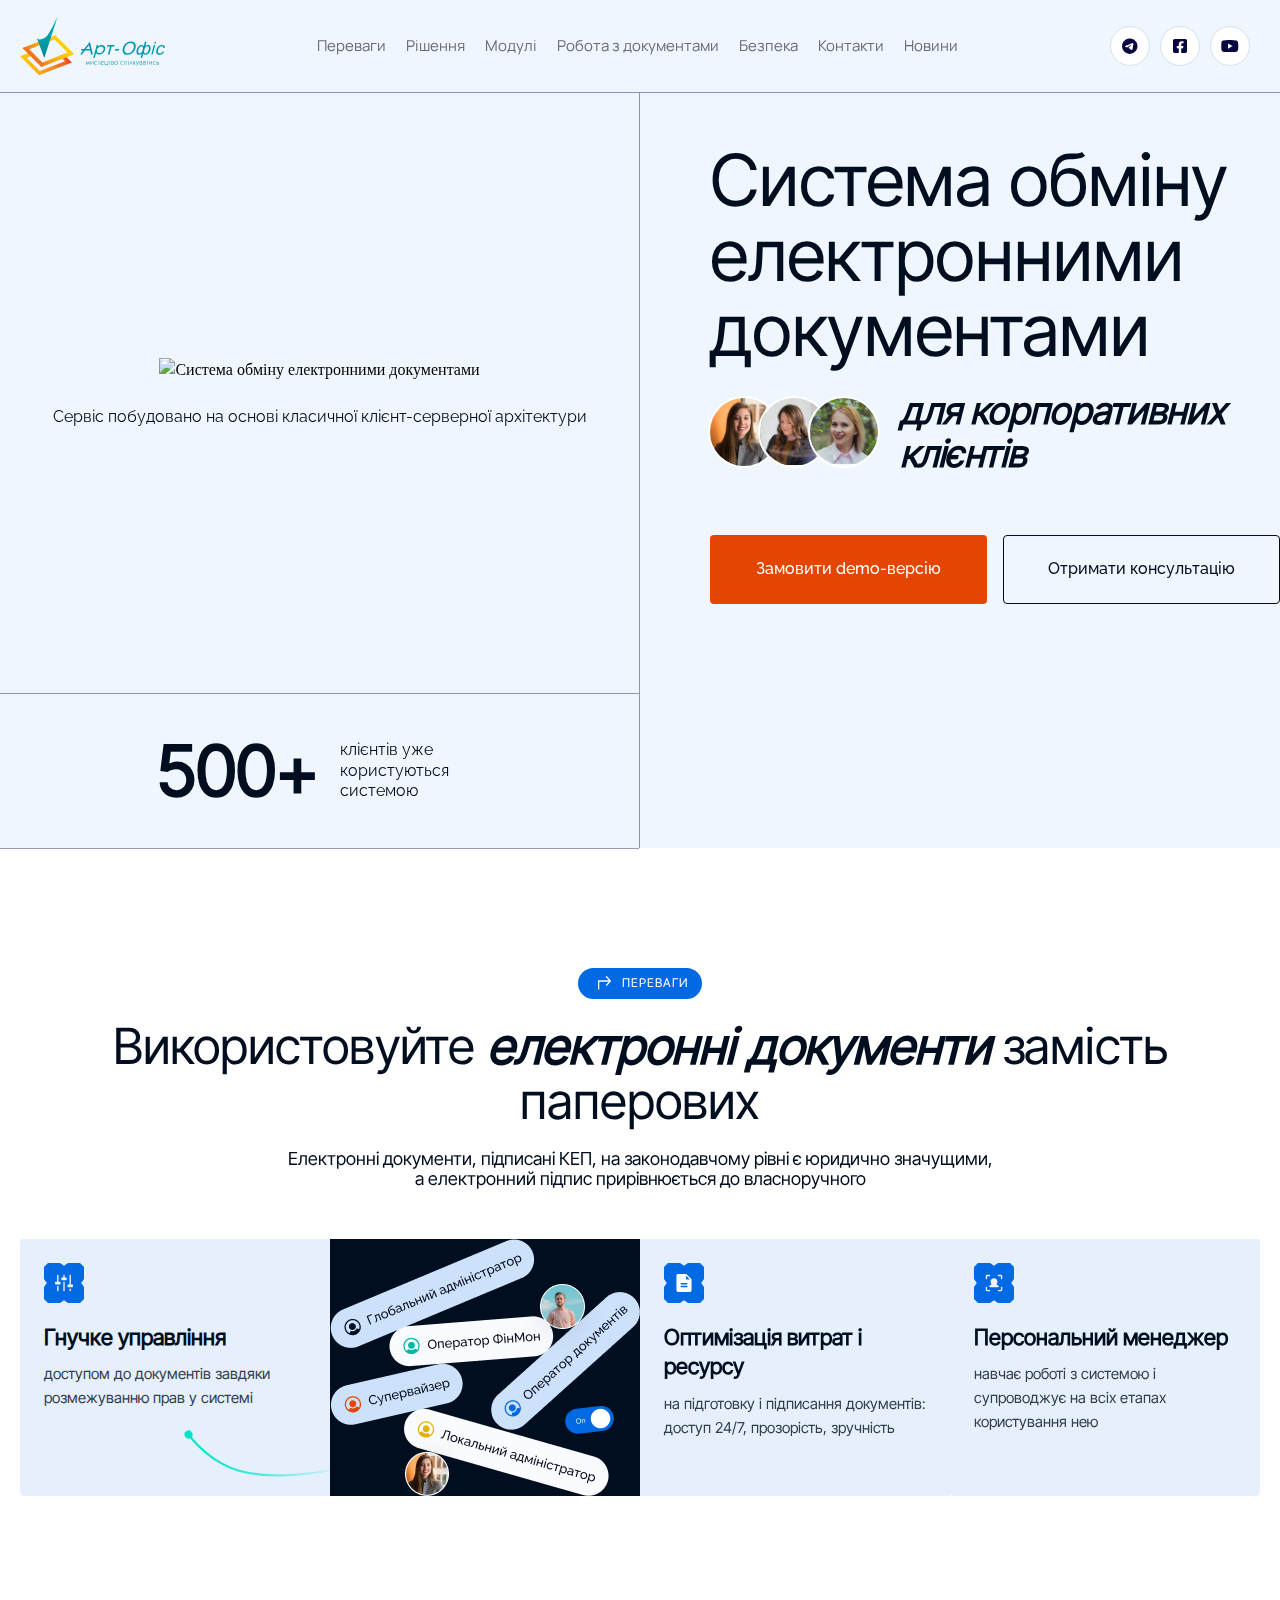
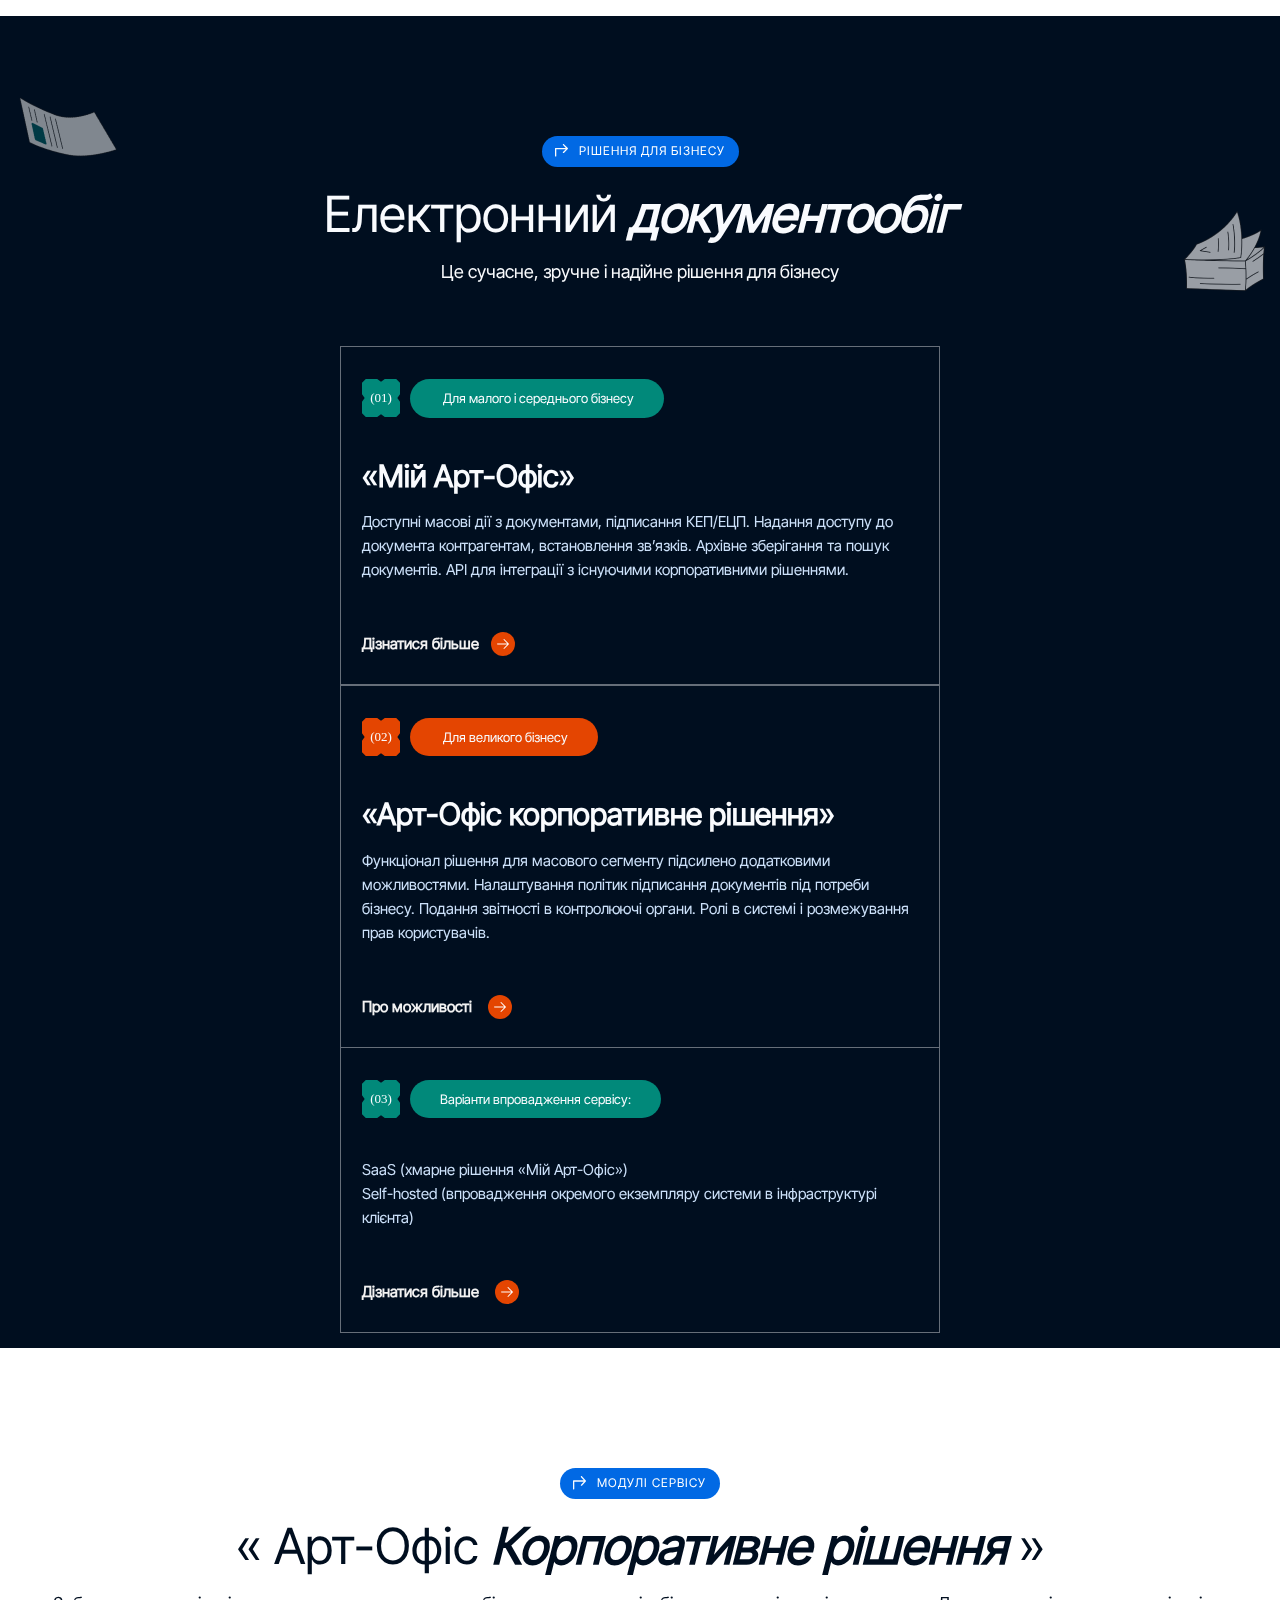
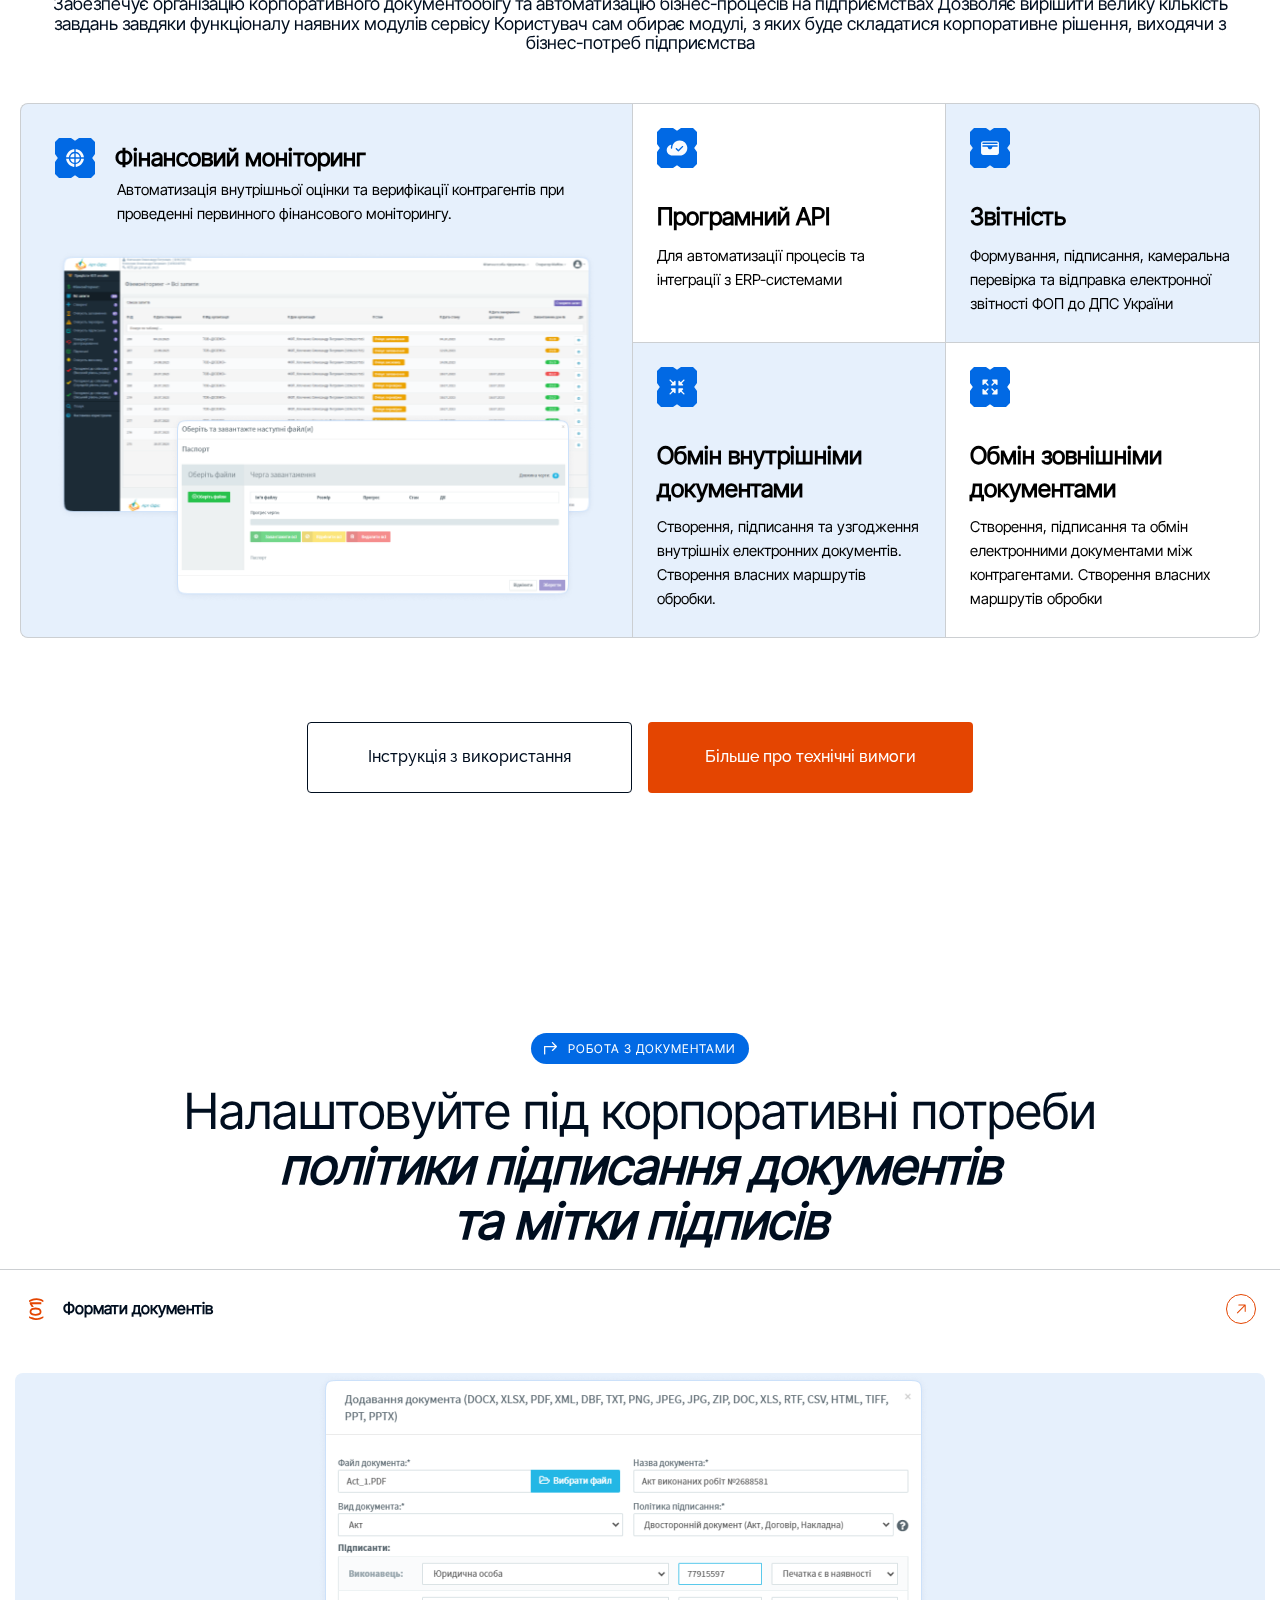
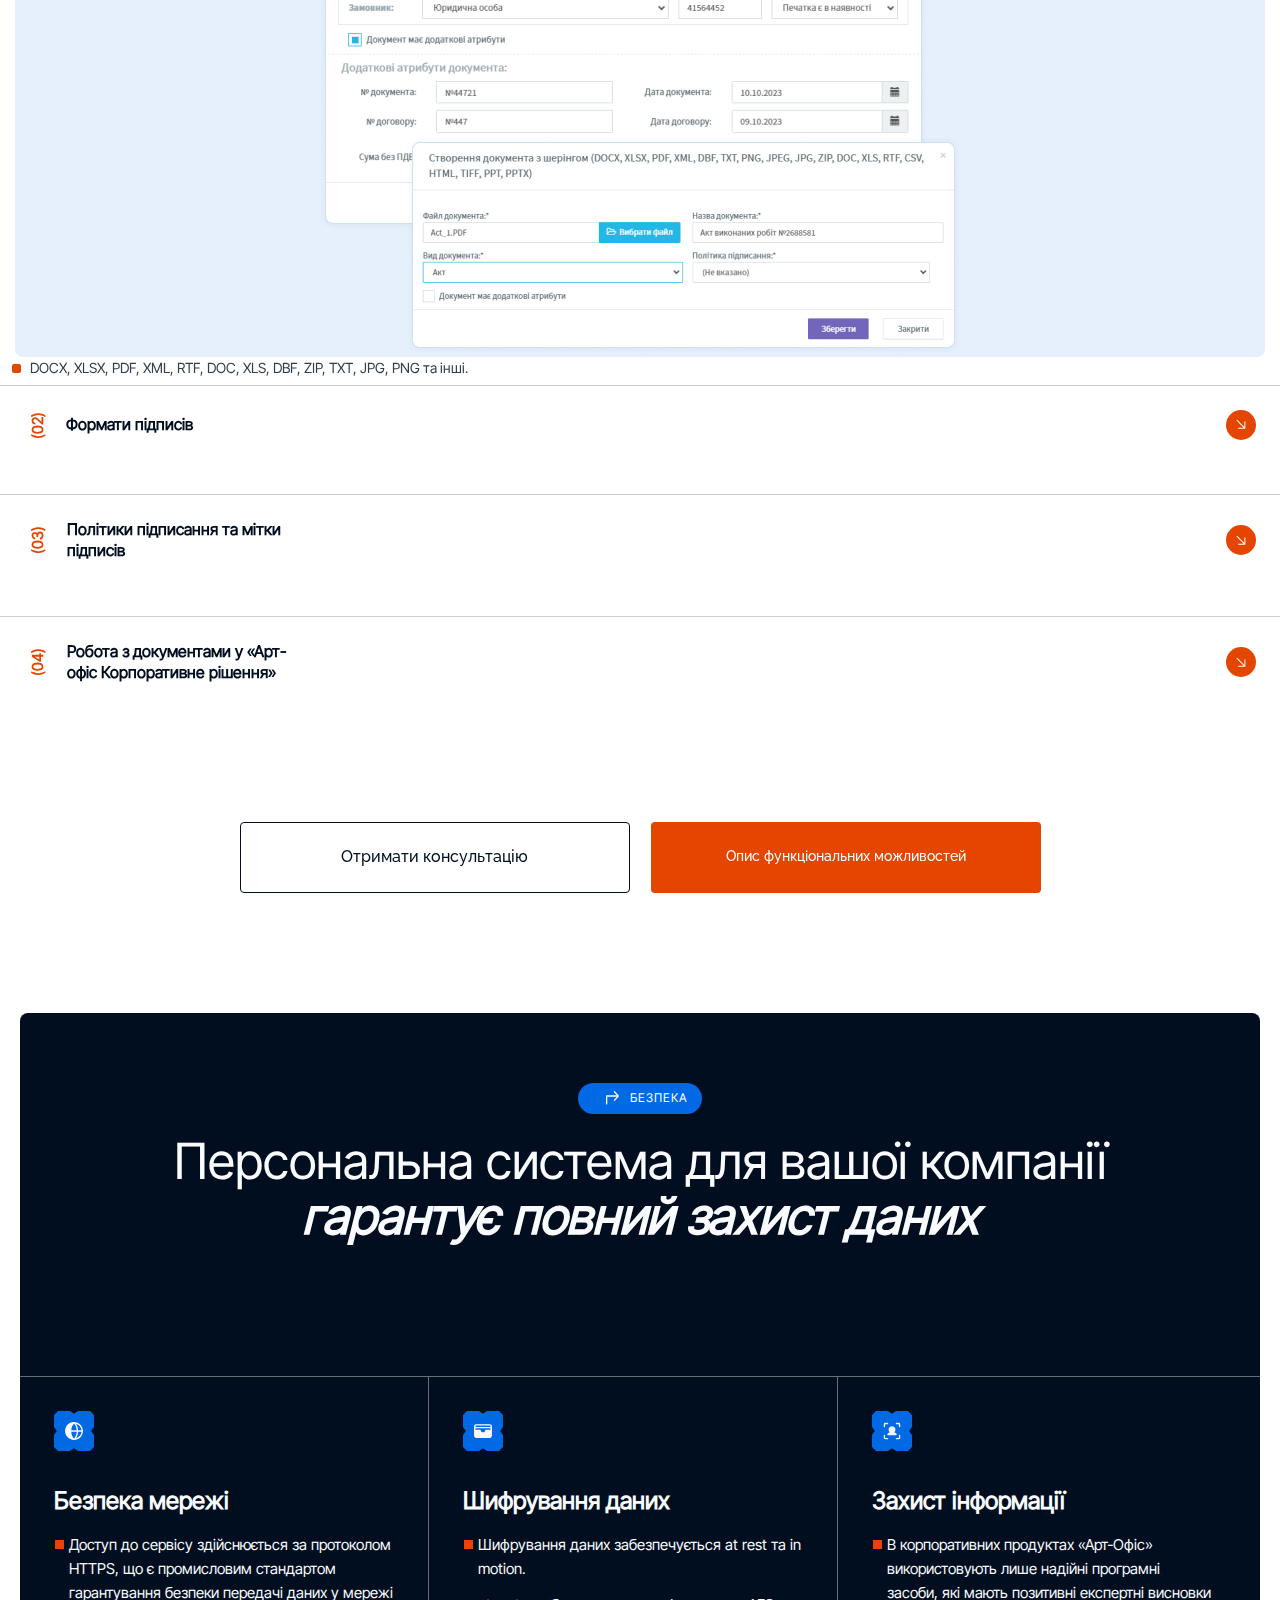
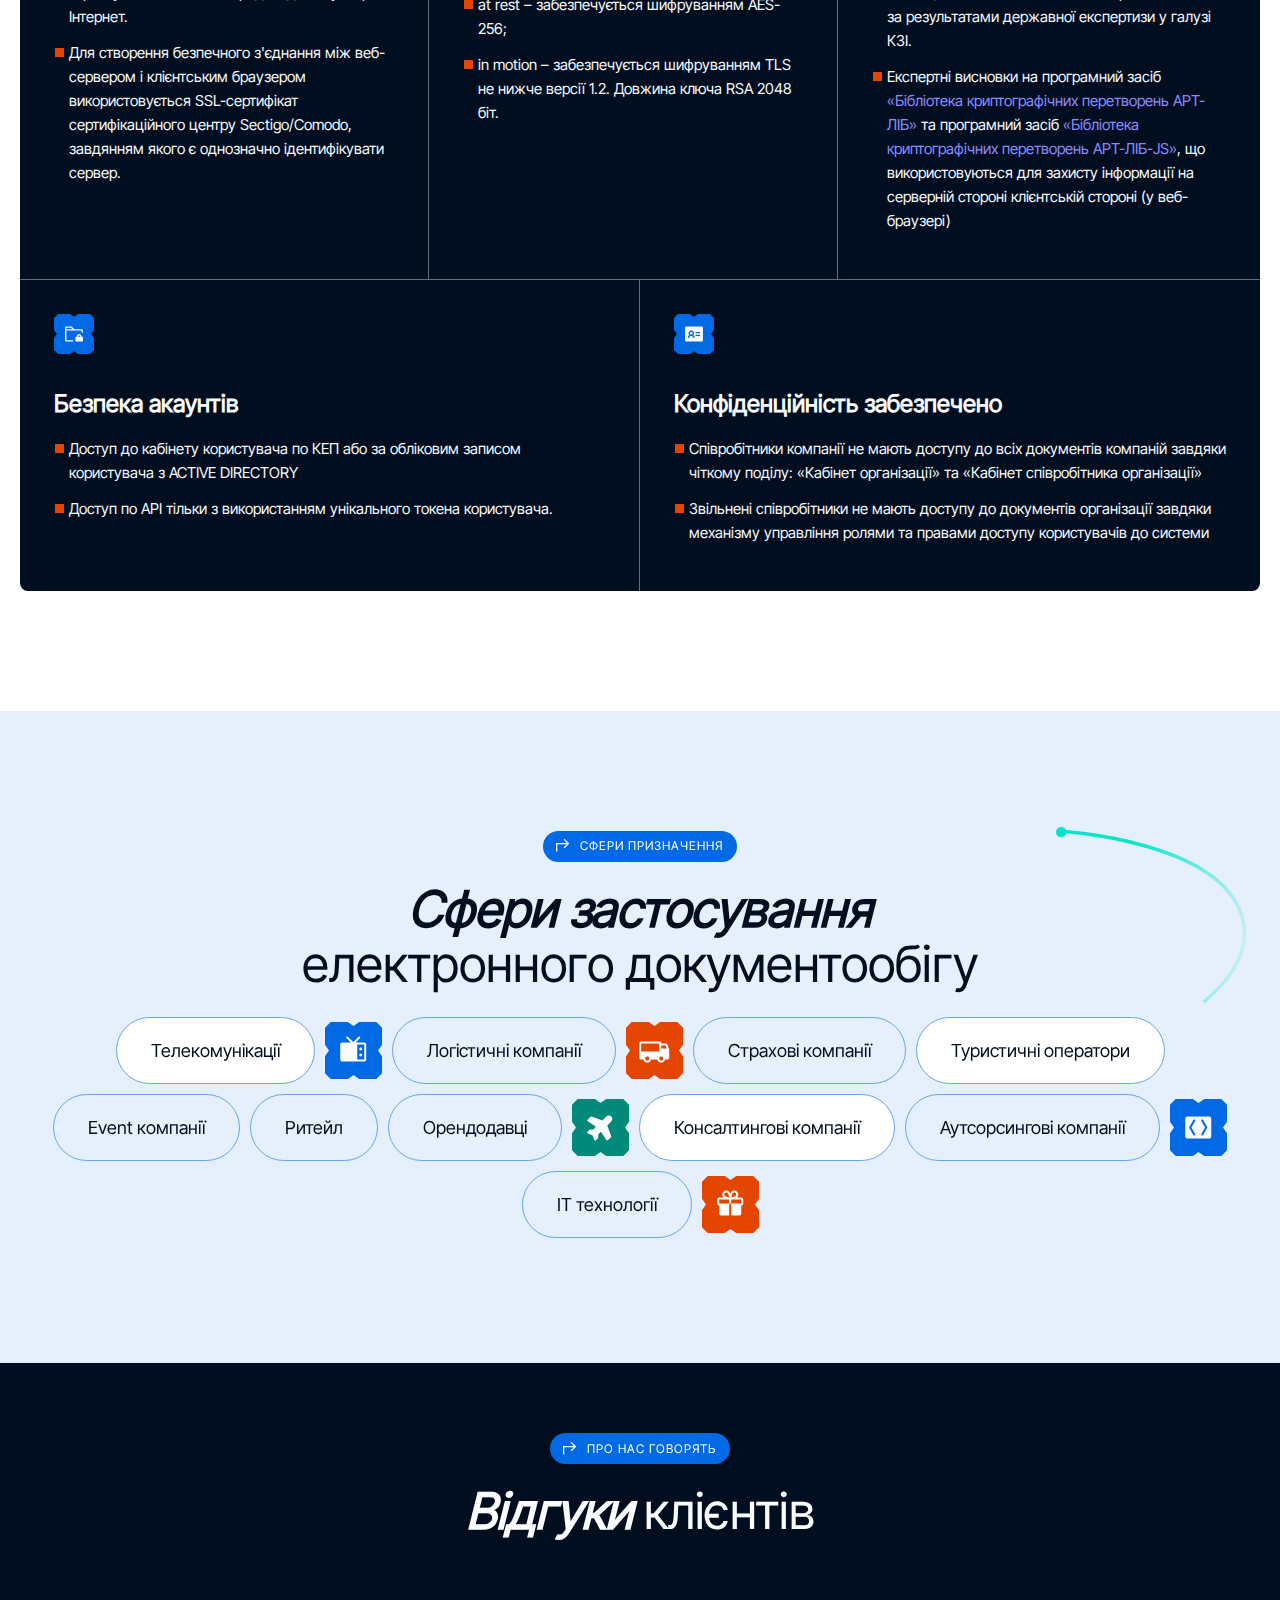
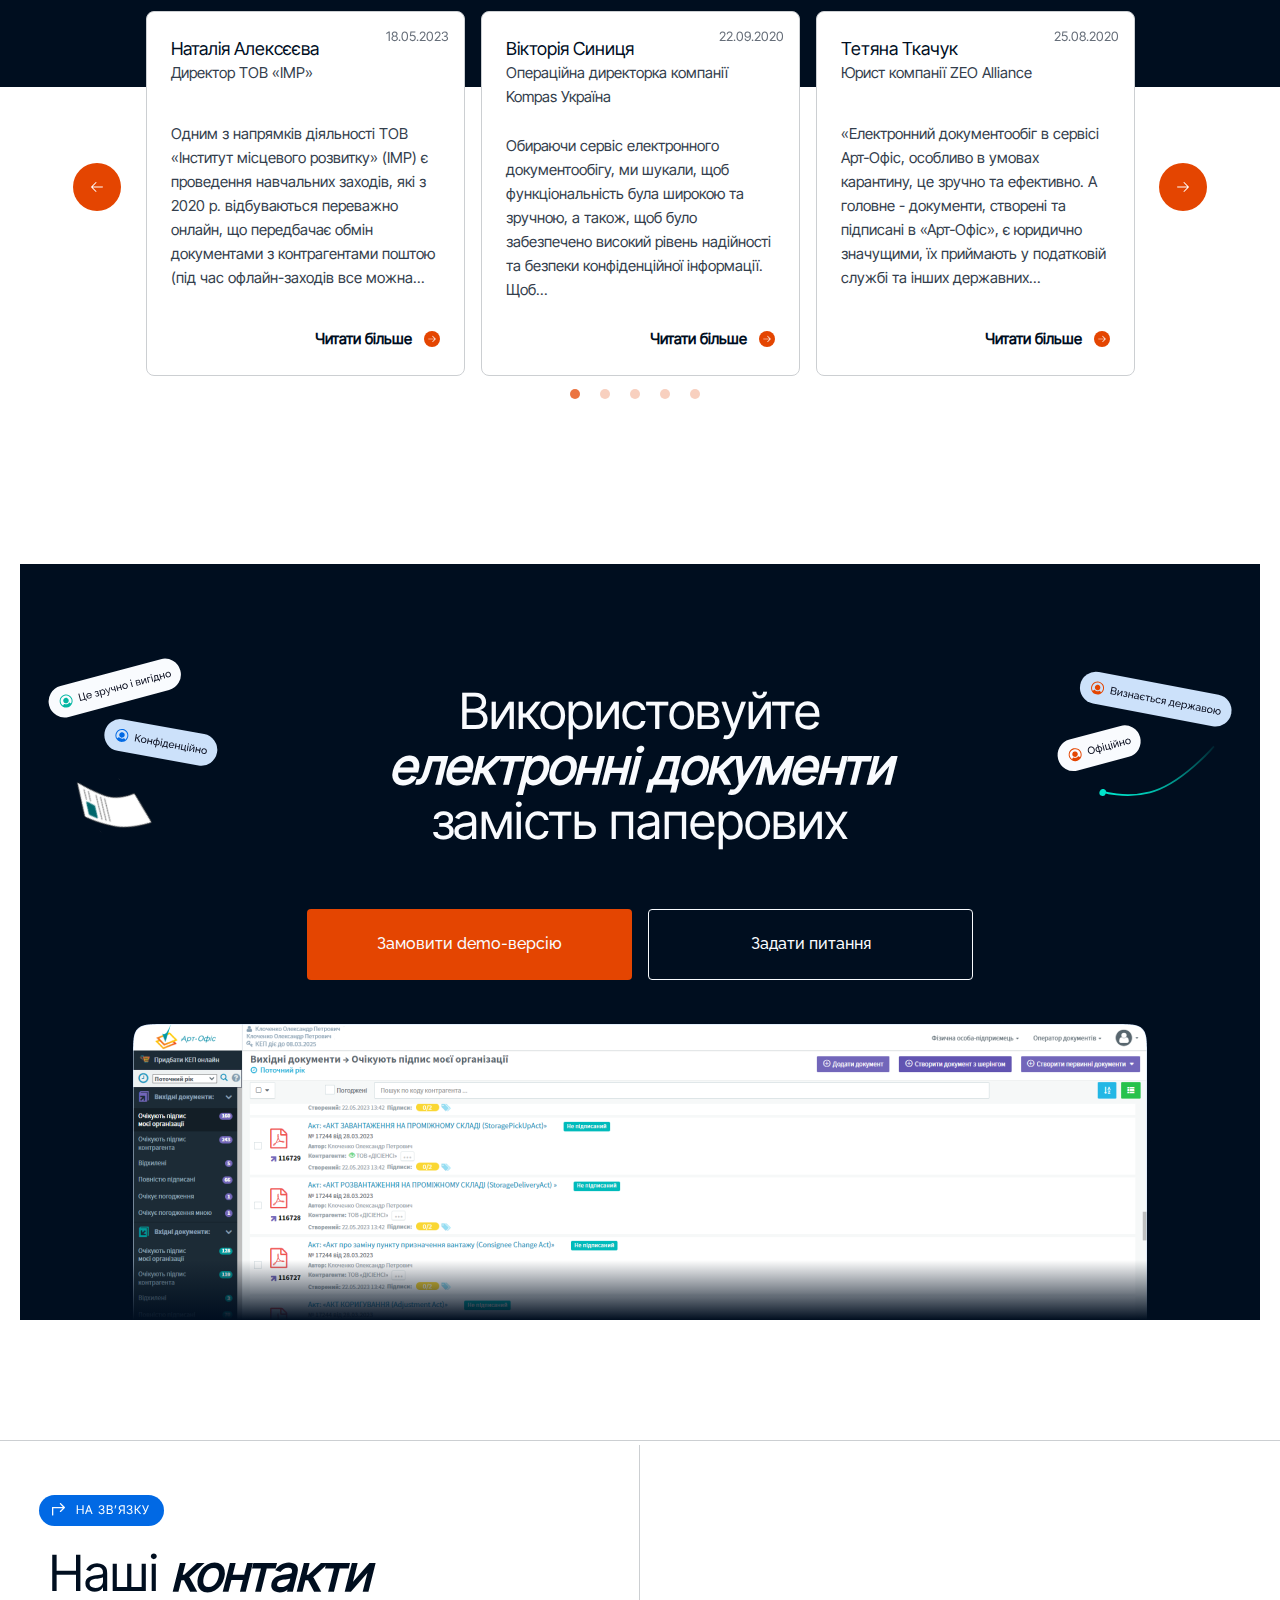
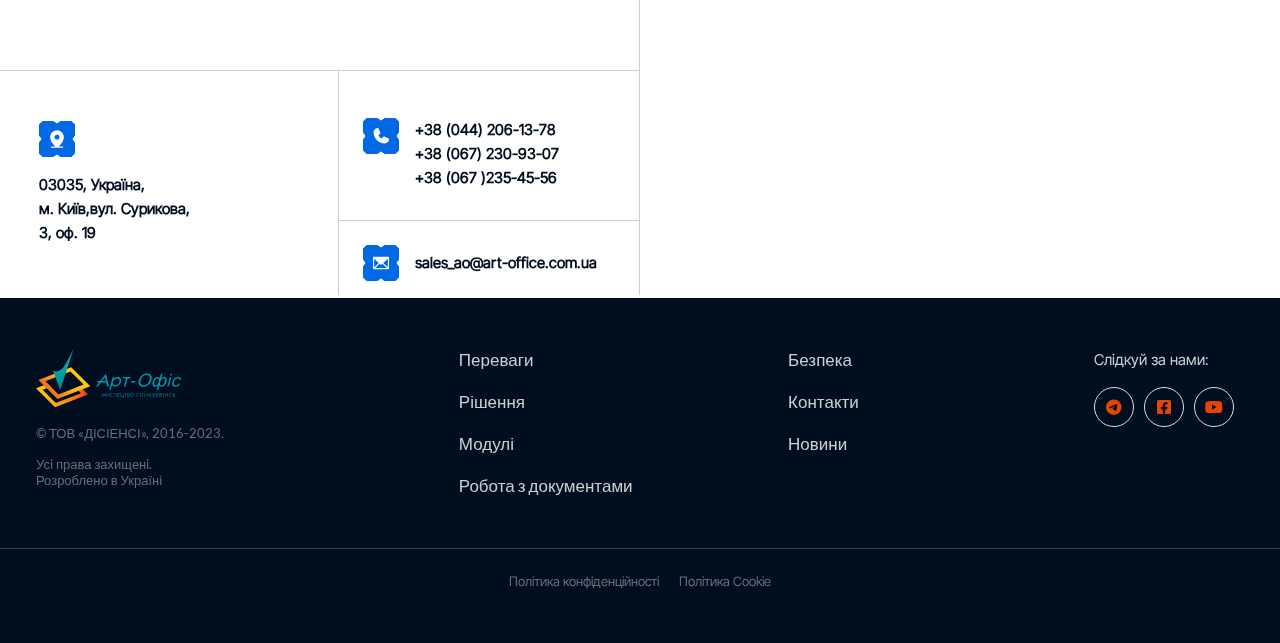
==== commit 3303c1f5: "ARTOFFICE-17640" ====
--- a/docs/index.html
+++ b/docs/index.html
@@ -1,1070 +1,1302 @@
 <!DOCTYPE html>
 <html lang="en">
+  <head>
+    <meta charset="UTF-8" />
+    <meta name="viewport" content="width=device-width, initial-scale=1.0" />
+    <link rel="stylesheet" href="./src/styles/reset.css" />
+    <link rel="stylesheet" href="./src/styles/header.css" />
+    <link rel="stylesheet" href="./src/styles/footer.css" />
+    <link rel="stylesheet" href="./src/styles/style.css" />
+    <!-- fontawesome -->
+    <link rel="stylesheet" href="./src/fontawesome/css/fontawesome.min.css" />
+    <link rel="stylesheet" href="./src/fontawesome/css/brands.min.css" />
+    <link rel="stylesheet" href="./src/fontawesome/css/solid.min.css" />
+    <!-- /fontawesome -->
+    <!-- slider -->
+    <link rel="stylesheet" href="./src/styles/slick/slick-theme.css" />
+    <link rel="stylesheet" href="./src/styles/slick/slick.css" />
+    <!-- /slider -->
+    <meta
+      name="description"
+      content="Арт-Офіс - програмні продукти для створення, перевірки та обміну електронними документами, юридично значимими в Україні. Підходить як для ФОП, так і для великих корпорацій."
+    />
+    <meta
+      name="keywords"
+      content="хмарний сервіс Арт-Офіс, електронний документообіг в Україні, документообіг на підприємстві, система електронного документообігу, організація електронного документообігу, системи електронного документообігу в Україні, зберігання електронних документів, електронний документообіг програми, електронна система документообігу"
+    />
+    <link
+      rel="shortcut icon"
+      href="./src/img/logo_ao.ico"
+      type="image/x-icon"
+    />
+    <meta property="og:url" content="./" />
+    <meta property="og:type" content="website" />
+    <meta property="og:title" content="Арт-Офіс | Головна" />
+    <meta
+      property="og:description"
+      content="Арт-Офіс - програмні продукти для створення, перевірки та обміну електронними документами, юридично значимими в Україні. Підходить як для ФОП, так і для великих корпорацій."
+    />
+    <meta property="og:site_name" content="Арт-Офіс" />
+    <meta property="og:image" content="./src/img/svg/AO_logo.svg" />
+    <meta property="og:image:width" content="145" />
+    <meta property="og:image:height" content="60" />
+    <title>Арт-Офіс</title>
+  </head>
 
-<head>
-  <meta charset="UTF-8" />
-  <meta name="viewport" content="width=device-width, initial-scale=1.0" />
-  <link rel="stylesheet" href="./src/styles/reset.css" />
-  <link rel="stylesheet" href="./src/styles/header.css" />
-  <link rel="stylesheet" href="./src/styles/footer.css" />
-  <link rel="stylesheet" href="./src/styles/style.css" />
-  <!-- fontawesome -->
-  <link rel="stylesheet" href="./src/fontawesome/css/fontawesome.min.css" />
-  <link rel="stylesheet" href="./src/fontawesome/css/brands.min.css" />
-  <link rel="stylesheet" href="./src/fontawesome/css/solid.min.css" />
-  <!-- /fontawesome -->
-  <!-- slider -->
-  <link rel="stylesheet" href="./src/styles/slick/slick-theme.css" />
-  <link rel="stylesheet" href="./src/styles/slick/slick.css" />
-  <!-- /slider -->
-  <meta name="description"
-    content="Арт-Офіс - програмні продукти для створення, перевірки та обміну електронними документами, юридично значимими в Україні. Підходить як для ФОП, так і для великих корпорацій.">
-  <meta name="keywords"
-    content="хмарний сервіс Арт-Офіс, електронний документообіг в Україні, документообіг на підприємстві, система електронного документообігу, організація електронного документообігу, системи електронного документообігу в Україні, зберігання електронних документів, електронний документообіг програми, електронна система документообігу">
-  <link rel="shortcut icon" href="./src/img/logo_ao.ico" type="image/x-icon">
-  <meta property="og:url" content="./">
-  <meta property="og:type" content="website">
-  <meta property="og:title" content="Арт-Офіс | Головна">
-  <meta property="og:description"
-    content="Арт-Офіс - програмні продукти для створення, перевірки та обміну електронними документами, юридично значимими в Україні. Підходить як для ФОП, так і для великих корпорацій.">
-  <meta property="og:site_name" content="Арт-Офіс">
-  <meta property="og:image" content="./src/img/svg/AO_logo.svg">
-  <meta property="og:image:width" content="145">
-  <meta property="og:image:height" content="60">
-  <title>Арт-Офіс</title>
-</head>
-
-<body>
-  <div class="overlay"></div>
-  <header class="header">
-    <div class="header__wrapper">
-      <div class="header__logo">
-        <img src="./src/img/svg/AO_logo.svg" alt="Арт-Офіс" />
-      </div>
-      <nav class="header__nav">
-        <ul class="nav-list">
-          <li class="nav-list__item"><a href="#advantage">Переваги</a></li>
-          <li class="nav-list__item"><a href="#solution">Рішення</a></li>
-          <li class="nav-list__item"><a href="#corporation">Модулі</a></li>
-          <li class="nav-list__item">
-            <a href="#workwith">Робота з документами</a>
-          </li>
-          <li class="nav-list__item"><a href="#security">Безпека</a></li>
-          <li class="nav-list__item"><a href="#contacts">Контакти</a></li>
-          <li class="nav-list__item"><a href="./news.html">Новини</a></li>
-        </ul>
-      </nav>
-      <div class="header__social">
-        <a href="https://t.me/art_office" target="_blank" class="social-link">
-          <i class="fa-brands fa-telegram"></i>
-        </a>
-        <a href="https://www.facebook.com/art.office.com.ua/" target="_blank" class="social-link">
-          <i class="fa-brands fa-square-facebook"></i>
-        </a>
-        <a href="https://www.youtube.com/@Art-Office" target="_blank" class="social-link">
-          <i class="fa-brands fa-youtube"></i>
-        </a>
-      </div>
-      <div class="mobile-btn">
-        <span class="mobile-btn__burger"></span>
-      </div>
-      <div class="mobile-nav">
-        <ul class="mobile-nav__list">
-          <li class="mobile-nav__item"><a href="#advantage">Переваги</a></li>
-          <li class="mobile-nav__item"><a href="#solution">Рішення</a></li>
-          <li class="mobile-nav__item"><a href="#corporation">Модулі</a></li>
-          <li class="mobile-nav__item">
-            <a href="#workwith">Робота з документами</a>
-          </li>
-          <li class="mobile-nav__item"><a href="#security">Безпека</a></li>
-          <li class="mobile-nav__item"><a href="#contacts">Контакти</a></li>
-          <li class="mobile-nav__item"><a href="./news.html">Новини</a></li>
-        </ul>
-        <div class="mobile__social">
+  <body>
+    <div class="overlay"></div>
+    <header class="header">
+      <div class="header__wrapper">
+        <div class="header__logo">
+          <img src="./src/img/svg/AO_logo.svg" alt="Арт-Офіс" />
+        </div>
+        <nav class="header__nav">
+          <ul class="nav-list">
+            <li class="nav-list__item"><a href="#advantage">Переваги</a></li>
+            <li class="nav-list__item"><a href="#solution">Рішення</a></li>
+            <li class="nav-list__item"><a href="#corporation">Модулі</a></li>
+            <li class="nav-list__item">
+              <a href="#workwith">Робота з документами</a>
+            </li>
+            <li class="nav-list__item"><a href="#security">Безпека</a></li>
+            <li class="nav-list__item"><a href="#contacts">Контакти</a></li>
+            <li class="nav-list__item"><a href="./news.html">Новини</a></li>
+          </ul>
+        </nav>
+        <div class="header__social">
           <a href="https://t.me/art_office" target="_blank" class="social-link">
             <i class="fa-brands fa-telegram"></i>
           </a>
-          <a href="https://www.facebook.com/art.office.com.ua/" target="_blank" class="social-link">
+          <a
+            href="https://www.facebook.com/art.office.com.ua/"
+            target="_blank"
+            class="social-link"
+          >
             <i class="fa-brands fa-square-facebook"></i>
           </a>
-          <a href="https://www.youtube.com/@Art-Office" target="_blank" class="social-link">
+          <a
+            href="https://www.youtube.com/@Art-Office"
+            target="_blank"
+            class="social-link"
+          >
             <i class="fa-brands fa-youtube"></i>
           </a>
         </div>
+        <div class="mobile-btn">
+          <span class="mobile-btn__burger"></span>
+        </div>
+        <div class="mobile-nav">
+          <ul class="mobile-nav__list">
+            <li class="mobile-nav__item"><a href="#advantage">Переваги</a></li>
+            <li class="mobile-nav__item"><a href="#solution">Рішення</a></li>
+            <li class="mobile-nav__item"><a href="#corporation">Модулі</a></li>
+            <li class="mobile-nav__item">
+              <a href="#workwith">Робота з документами</a>
+            </li>
+            <li class="mobile-nav__item"><a href="#security">Безпека</a></li>
+            <li class="mobile-nav__item"><a href="#contacts">Контакти</a></li>
+            <li class="mobile-nav__item"><a href="./news.html">Новини</a></li>
+          </ul>
+          <div class="mobile__social">
+            <a
+              href="https://t.me/art_office"
+              target="_blank"
+              class="social-link"
+            >
+              <i class="fa-brands fa-telegram"></i>
+            </a>
+            <a
+              href="https://www.facebook.com/art.office.com.ua/"
+              target="_blank"
+              class="social-link"
+            >
+              <i class="fa-brands fa-square-facebook"></i>
+            </a>
+            <a
+              href="https://www.youtube.com/@Art-Office"
+              target="_blank"
+              class="social-link"
+            >
+              <i class="fa-brands fa-youtube"></i>
+            </a>
+          </div>
+        </div>
+      </div>
+    </header>
+    <div class="title__section">
+      <div class="title__btns mob__items">
+        <a
+          href="https://docs.google.com/forms/d/e/1FAIpQLSc6Sa_9LnXK4X3CdVMtqkvRodRkJnlW63WBN9iuTmgqMciHhQ/viewform"
+          target="_blank"
+          class="title__btn"
+          >Замовити demo-версію</a
+        >
+        <span class="title__btn" onclick="openHelpModal()">Отримати консультацію</span>
+      </div>
+      <div class="title__left">
+        <div class="title__img ser">
+          <img
+            class="exmpl_img"
+            src="./src/img/svg/title_exmpl.svg"
+            alt="Система обміну
+        електронними документами"
+          />
+          <h3>
+            Сервіс побудовано на основі класичної клієнт-серверної архітектури
+          </h3>
+        </div>
+        <div class="wrapper">
+          <div class="content">
+            <div class="counter">500+</div>
+            <div class="content__text">
+              <p>клієнтів уже користуються системою</p>
+            </div>
+            <div class="user__profile">
+              <div class="user__photo">
+                <img src="./src/img/user_4.png" alt="Користувач" />
+              </div>
+              <div class="user__content">
+                <span class="line"></span>
+                <span class="line"></span>
+              </div>
+              <div class="user__content">
+                <span class="dot"></span>
+                <span class="dot"></span>
+              </div>
+            </div>
+          </div>
+          <div class="content">
+            <div class="title__img">
+              <div class="bg_items">
+                <img src="./src/img/svg/doc.svg" alt="DOC" />
+              </div>
+              <div class="bg_items">
+                <img src="./src/img/svg/zip.svg" alt="ZIP" />
+              </div>
+            </div>
+          </div>
+        </div>
+      </div>
+      <div class="title__rigth">
+        <div class="wrapper">
+          <div class="title">
+            <h1>Система обміну електронними документами</h1>
+          </div>
+          <div class="subtitle">
+            <div class="corp_users">
+              <div class="corp_user">
+                <img src="./src/img/user_1.png" alt="корпоративні клієнти" />
+              </div>
+              <div class="corp_user">
+                <img src="./src/img/user_2.png" alt="корпоративні клієнти" />
+              </div>
+              <div class="corp_user">
+                <img src="./src/img/user_3.png" alt="корпоративні клієнти" />
+              </div>
+            </div>
+            <h2>
+              для корпоративних <br />
+              клієнтів
+            </h2>
+          </div>
+          <div class="title__btns desktop__items">
+            <a
+              href="https://docs.google.com/forms/d/e/1FAIpQLSc6Sa_9LnXK4X3CdVMtqkvRodRkJnlW63WBN9iuTmgqMciHhQ/viewform"
+              target="_blank"
+              class="title__btn"
+              >Замовити demo-версію</a
+            >
+            <span onclick="openHelpModal()" class="title__btn">Отримати консультацію</span>
+          </div>
+        </div>
+        <div class="title__img"></div>
       </div>
     </div>
-  </header>
-  <div class="title__section">
-    <div class="title__btns mob__items">
-      <a href="https://docs.google.com/forms/d/e/1FAIpQLSc6Sa_9LnXK4X3CdVMtqkvRodRkJnlW63WBN9iuTmgqMciHhQ/viewform" target="_blank" class="title__btn">Замовити demo-версію</a>
-      <a href="#" class="title__btn">Отримати консультацію</a>
-    </div>
-    <div class="title__left">
-      <div class="title__img ser">
-        <img class="exmpl_img" src="./src/img/svg/title_exmpl.svg" alt="Система обміну
-        електронними документами" />
-        <h3>
-          Сервіс побудовано на основі класичної клієнт-серверної архітектури
+    <div class="advantage__section" id="advantage">
+      <div class="section__name">
+        <h2>Переваги</h2>
+      </div>
+      <div class="advatage__wrapper">
+        <h2 class="section__title">
+          Використовуйте
+          <span class="italic">електронні документи</span> замість паперових
+        </h2>
+        <h3 class="section__subtitle">
+          Електронні документи, підписані КЕП, на законодавчому рівні є юридично
+          значущими, <br />а електронний підпис прирівнюється до власноручного
         </h3>
-      </div>
-      <div class="wrapper">
-        <div class="content">
-          <div class="counter">500+</div>
-          <div class="content__text">
-            <p>клієнтів уже користуються системою</p>
-          </div>
-          <div class="user__profile">
-            <div class="user__photo">
-              <img src="./src/img/user_4.png" alt="Користувач" />
-            </div>
-            <div class="user__content">
-              <span class="line"></span>
-              <span class="line"></span>
-            </div>
-            <div class="user__content">
-              <span class="dot"></span>
-              <span class="dot"></span>
-            </div>
-          </div>
-        </div>
-        <div class="content">
-          <div class="title__img">
-            <div class="bg_items">
-              <img src="./src/img/svg/doc.svg" alt="DOC" />
-            </div>
-            <div class="bg_items">
-              <img src="./src/img/svg/zip.svg" alt="ZIP" />
-            </div>
-          </div>
-        </div>
-      </div>
-    </div>
-    <div class="title__rigth">
-      <div class="wrapper">
-        <div class="title">
-          <h1>Система обміну електронними документами</h1>
-        </div>
-        <div class="subtitle">
-          <div class="corp_users">
-            <div class="corp_user">
-              <img src="./src/img/user_1.png" alt="корпоративні клієнти" />
-            </div>
-            <div class="corp_user">
-              <img src="./src/img/user_2.png" alt="корпоративні клієнти" />
-            </div>
-            <div class="corp_user">
-              <img src="./src/img/user_3.png" alt="корпоративні клієнти" />
-            </div>
-          </div>
-          <h2>
-            для корпоративних <br />
-            клієнтів
-          </h2>
-        </div>
-        <div class="title__btns desktop__items">
-          <a href="https://docs.google.com/forms/d/e/1FAIpQLSc6Sa_9LnXK4X3CdVMtqkvRodRkJnlW63WBN9iuTmgqMciHhQ/viewform" target="_blank" class="title__btn">Замовити demo-версію</a>
-          <a href="#" class="title__btn">Отримати консультацію</a>
-        </div>
-      </div>
-      <div class="title__img"></div>
-    </div>
-  </div>
-  <div class="advantage__section" id="advantage">
-    <div class="section__name">
-      <h2>Переваги</h2>
-    </div>
-    <div class="advatage__wrapper">
-      <h2 class="section__title">
-        Використовуйте
-        <span class="italic">електронні документи</span> замість паперових
-      </h2>
-      <h3 class="section__subtitle">
-        Електронні документи, підписані КЕП, на законодавчому рівні є юридично
-        значущими, <br />а електронний підпис прирівнюється до власноручного
-      </h3>
-      <div class="advantage__items">
-        <div class="advantage__item">
-          <div class="content__icon">
-            <img src="./src/img/svg/faders.svg" alt="Гнучке управління" />
-          </div>
-          <div class="content__title">
-            <h4>Гнучке управління</h4>
-          </div>
-          <div class="content__text">
-            <p>доступом до документів завдяки розмежуванню прав у системі</p>
-          </div>
-          <div class="arrow__line">
-            <img src="./src/img/svg/arrow_line.svg" alt="Arrow Line" />
-          </div>
-        </div>
-        <div class="advantage__item"></div>
-        <div class="advantage__item">
-          <div class="content__icon">
-            <img src="./src/img/svg/filetype.svg" alt="Оптимізація витрат і ресурсу" />
-          </div>
-          <div class="content__title">
-            <h4>Оптимізація витрат і ресурсу</h4>
-          </div>
-          <div class="content__text">
-            <p>
-              на підготовку і підписання документів: доступ 24/7, прозорість,
-              зручність
-            </p>
-          </div>
-        </div>
-        <div class="advantage__item">
-          <div class="content__icon">
-            <img src="./src/img/svg/userfocus.svg" alt="Гнучке управління" />
-          </div>
-          <div class="content__title">
-            <h4>Персональний менеджер</h4>
-          </div>
-          <div class="content__text">
-            <p>
-              навчає роботі з системою і супроводжує на всіх етапах
-              користування нею
-            </p>
-          </div>
-        </div>
-      </div>
-    </div>
-  </div>
-  <div class="solution__section dark__background" id="solution">
-    <div class="section__name">
-      <h2>Рішення для бізнесу</h2>
-    </div>
-    <div class="solution__wrapper">
-      <div class="bg_items">
-        <img src="./src/img/paper_sheet.png" alt="Електронний документообіг" />
-      </div>
-      <div class="bg_items">
-        <img src="./src/img/pile_of_papers.png" alt="Електронний документообіг" />
-      </div>
-      <h2 class="section__title dark_bc_color">
-        Електронний <span class="italic">документообіг</span>
-        <h3 class="section__subtitle dark_bc_color">
-          Це сучасне, зручне і надійне рішення для бізнесу
-        </h3>
-      </h2>
-    </div>
-    <div class="line"></div>
-    <div class="solution__wrapper">
-      <div class="solution__items">
-        <div class="solution__item">
-          <div class="content__top">
-            <div class="counter">(01)</div>
-            <div class="content__name"> Для малого і середнього бізнесу</div>
-          </div>
-          <div class="content__mid">
+        <div class="advantage__items">
+          <div class="advantage__item">
+            <div class="content__icon">
+              <img src="./src/img/svg/faders.svg" alt="Гнучке управління" />
+            </div>
             <div class="content__title">
-              <h3>«Мій Арт-Офіс»</h3>
+              <h4>Гнучке управління</h4>
+            </div>
+            <div class="content__text">
+              <p>доступом до документів завдяки розмежуванню прав у системі</p>
+            </div>
+            <div class="arrow__line">
+              <img src="./src/img/svg/arrow_line.svg" alt="Arrow Line" />
+            </div>
+          </div>
+          <div class="advantage__item"></div>
+          <div class="advantage__item">
+            <div class="content__icon">
+              <img
+                src="./src/img/svg/filetype.svg"
+                alt="Оптимізація витрат і ресурсу"
+              />
+            </div>
+            <div class="content__title">
+              <h4>Оптимізація витрат і ресурсу</h4>
             </div>
             <div class="content__text">
               <p>
-                Доступні масові дії з документами, підписання КЕП/ЕЦП. Надання
-                доступу до документа контрагентам, встановлення зв’язків.
-                Архівне зберігання та пошук документів. API для інтеграції з
-                існуючими корпоративними рішеннями.
+                на підготовку і підписання документів: доступ 24/7, прозорість,
+                зручність
               </p>
             </div>
           </div>
-          <div class="content__bottom">
-            <div class="content__link">
-              <a href="https://my.art-office.com.ua/" target="_blank">
-                Дізнатися більше
-                <span class="link__arrow">
-                  <img src="./src/img/svg/arrow_rigth.svg" alt="Дізнатися більше" />
-                </span>
-              </a>
-            </div>
-          </div>
-        </div>
-        <div class="solution__item">
-          <div class="content__top">
-            <div class="counter">(02)</div>
-            <div class="content__name"> Для великого бізнесу</div>
-          </div>
-          <div class="content__mid">
+          <div class="advantage__item">
+            <div class="content__icon">
+              <img src="./src/img/svg/userfocus.svg" alt="Гнучке управління" />
+            </div>
             <div class="content__title">
-              <h3>«Арт-Офіс корпоративне рішення»</h3>
+              <h4>Персональний менеджер</h4>
             </div>
             <div class="content__text">
               <p>
-                Функціонал рішення для масового сегменту підсилено додатковими
-                можливостями. Налаштування політик підписання документів під
-                потреби бізнесу. Подання звітності в контролюючі органи. Ролі
-                в системі і розмежування прав користувачів.
+                навчає роботі з системою і супроводжує на всіх етапах
+                користування нею
               </p>
             </div>
           </div>
-          <div class="content__bottom">
-            <div class="content__link">
-              <a href="#">
-                Про можливості 
-                <span class="link__arrow">
-                  <img src="./src/img/svg/arrow_rigth.svg" alt="Дізнатися більше" />
-                </span>
-              </a>
-            </div>
-          </div>
-        </div>
-        <div class="solution__item">
-          <div class="content__top">
-            <div class="counter">(03)</div>
-            <div class="content__name">Варіанти впровадження сервісу:</div>
-          </div>
-          <div class="content__mid">
+        </div>
+      </div>
+    </div>
+    <div class="solution__section dark__background" id="solution">
+      <div class="section__name">
+        <h2>Рішення для бізнесу</h2>
+      </div>
+      <div class="solution__wrapper">
+        <div class="bg_items">
+          <img
+            src="./src/img/paper_sheet.png"
+            alt="Електронний документообіг"
+          />
+        </div>
+        <div class="bg_items">
+          <img
+            src="./src/img/pile_of_papers.png"
+            alt="Електронний документообіг"
+          />
+        </div>
+        <h2 class="section__title dark_bc_color">
+          Електронний <span class="italic">документообіг</span>
+          <h3 class="section__subtitle dark_bc_color">
+            Це сучасне, зручне і надійне рішення для бізнесу
+          </h3>
+        </h2>
+      </div>
+      <div class="line"></div>
+      <div class="solution__wrapper">
+        <div class="solution__items">
+          <div class="solution__item">
+            <div class="content__top">
+              <div class="counter">(01)</div>
+              <div class="content__name"> Для малого і середнього бізнесу</div>
+            </div>
+            <div class="content__mid">
+              <div class="content__title">
+                <h3>«Мій Арт-Офіс»</h3>
+              </div>
+              <div class="content__text">
+                <p>
+                  Доступні масові дії з документами, підписання КЕП/ЕЦП. Надання
+                  доступу до документа контрагентам, встановлення зв’язків.
+                  Архівне зберігання та пошук документів. API для інтеграції з
+                  існуючими корпоративними рішеннями.
+                </p>
+              </div>
+            </div>
+            <div class="content__bottom">
+              <div class="content__link">
+                <a href="https://my.art-office.com.ua/" target="_blank">
+                  Дізнатися більше
+                  <span class="link__arrow">
+                    <img
+                      src="./src/img/svg/arrow_rigth.svg"
+                      alt="Дізнатися більше"
+                    />
+                  </span>
+                </a>
+              </div>
+            </div>
+          </div>
+          <div class="solution__item">
+            <div class="content__top">
+              <div class="counter">(02)</div>
+              <div class="content__name"> Для великого бізнесу</div>
+            </div>
+            <div class="content__mid">
+              <div class="content__title">
+                <h3>«Арт-Офіс корпоративне рішення»</h3>
+              </div>
+              <div class="content__text">
+                <p>
+                  Функціонал рішення для масового сегменту підсилено додатковими
+                  можливостями. Налаштування політик підписання документів під
+                  потреби бізнесу. Подання звітності в контролюючі органи. Ролі
+                  в системі і розмежування прав користувачів.
+                </p>
+              </div>
+            </div>
+            <div class="content__bottom">
+              <div class="content__link">
+                <a href="#">
+                  Про можливості 
+                  <span class="link__arrow">
+                    <img
+                      src="./src/img/svg/arrow_rigth.svg"
+                      alt="Дізнатися більше"
+                    />
+                  </span>
+                </a>
+              </div>
+            </div>
+          </div>
+          <div class="solution__item">
+            <div class="content__top">
+              <div class="counter">(03)</div>
+              <div class="content__name">Варіанти впровадження сервісу:</div>
+            </div>
+            <div class="content__mid">
+              <div class="content__text">
+                <ul>
+                  <li>SaaS (хмарне рішення «Мій Арт-Офіс»)</li>
+                  <li>
+                    Self-hosted (впровадження окремого екземпляру системи в
+                    інфраструктурі клієнта)
+                  </li>
+                </ul>
+              </div>
+            </div>
+            <div class="content__bottom">
+              <div class="content__link">
+                <a href="#" target="_blank">
+                  Дізнатися більше 
+                  <span class="link__arrow">
+                    <img
+                      src="./src/img/svg/arrow_rigth.svg"
+                      alt="Дізнатися більше"
+                    />
+                  </span>
+                </a>
+              </div>
+            </div>
+          </div>
+        </div>
+      </div>
+    </div>
+    <div class="corporation__section" id="corporation">
+      <div class="section__name">
+        <h2>модулі сервісу</h2>
+      </div>
+      <div class="corporation__wrapper">
+        <h2 class="section__title">
+          «&nbsp;Арт-Офіс
+          <span class="italic">Корпоративне рішення</span>&nbsp;»
+        </h2>
+        <h3 class="section__subtitle">
+          Забезпечує організацію корпоративного документообігу та автоматизацію
+          бізнес-процесів на підприємствах Дозволяє вирішити велику кількість
+          завдань завдяки функціоналу наявних модулів сервісу Користувач сам
+          обирає модулі, з яких буде складатися корпоративне рішення, виходячи з
+          бізнес-потреб підприємства
+        </h3>
+        <div class="corporation__items">
+          <div class="content__left">
+            <div class="corporation__item bg_colored">
+              <div class="content">
+                <div class="content__title">
+                  <span class="content__icon">
+                    <img
+                      src="./src/img/svg/chart_polar.svg"
+                      alt="Фінансовий моніторинг"
+                    />
+                  </span>
+                  <h4>Фінансовий моніторинг</h4>
+                </div>
+                <div class="content__text">
+                  <p>
+                    Автоматизація внутрішньої оцінки та верифікації контрагентів
+                    при проведенні первинного фінансового моніторингу.
+                  </p>
+                </div>
+              </div>
+              <div class="content__img">
+                <img
+                  src="./src/img/corporation_cabinet.png"
+                  alt="Фінансовий моніторинг"
+                />
+              </div>
+            </div>
+          </div>
+          <div class="content__rigth">
+            <div class="corporation__item">
+              <div class="content">
+                <div class="content__title">
+                  <span class="content__icon">
+                    <img
+                      src="./src/img/svg/cloud_check.svg"
+                      alt="Фінансовий моніторинг"
+                    />
+                  </span>
+                  <h4>Програмний API</h4>
+                </div>
+                <div class="content__text">
+                  <p>
+                    Для автоматизації процесів та інтеграції з ERP-системами
+                  </p>
+                </div>
+              </div>
+            </div>
+            <div class="corporation__item bg_colored">
+              <div class="content">
+                <div class="content__title">
+                  <span class="content__icon">
+                    <img
+                      src="./src/img/svg/card_holder.svg"
+                      alt="Фінансовий моніторинг"
+                    />
+                  </span>
+                  <h4>Звітність</h4>
+                </div>
+                <div class="content__text">
+                  <p>
+                    Формування, підписання, камеральна перевірка та відправка
+                    електронної звітності ФОП до ДПС України
+                  </p>
+                </div>
+              </div>
+            </div>
+
+            <div class="corporation__item bg_colored">
+              <div class="content">
+                <div class="content__title">
+                  <span class="content__icon">
+                    <img
+                      src="./src/img/svg/chart_polar.svg"
+                      alt="Фінансовий моніторинг"
+                    />
+                  </span>
+                  <h4>Фінансовий моніторинг</h4>
+                </div>
+                <div class="content__text">
+                  <p>
+                    Автоматизація внутрішньої оцінки та верифікації контрагентів
+                    при проведенні первинного фінансового моніторингу.
+                  </p>
+                </div>
+              </div>
+              <div class="content__img">
+                <img
+                  src="./src/img/corporation_cabinet.png"
+                  alt="Фінансовий моніторинг"
+                />
+              </div>
+            </div>
+
+            <div class="corporation__item bg_colored">
+              <div class="content">
+                <div class="content__title">
+                  <span class="content__icon">
+                    <img
+                      src="./src/img/svg/arrow_sln.svg"
+                      alt="Фінансовий моніторинг"
+                    />
+                  </span>
+                  <h4>Обмін внутрішніми документами</h4>
+                </div>
+                <div class="content__text">
+                  <p>
+                    Створення, підписання та узгодження внутрішніх електронних
+                    документів. Створення власних маршрутів обробки.
+                  </p>
+                </div>
+              </div>
+            </div>
+            <div class="corporation__item">
+              <div class="content">
+                <div class="content__title">
+                  <span class="content__icon">
+                    <img
+                      src="./src/img/svg/arrow_out.svg"
+                      alt="Фінансовий моніторинг"
+                    />
+                  </span>
+                  <h4>Обмін зовнішніми документами</h4>
+                </div>
+                <div class="content__text">
+                  <p>
+                    Створення, підписання та обмін електронними документами між
+                    контрагентами. Створення власних маршрутів обробки
+                  </p>
+                </div>
+              </div>
+            </div>
+          </div>
+        </div>
+        <div class="corporation__btns">
+          <a
+            href="https://eguide.art-office.com.ua/"
+            class="corporation__btn"
+            target="_blank"
+            >Інструкція з використання</a
+          >
+          <a
+            href="./src/files/Art-Office environment description.pdf"
+            target="_blank"
+            class="corporation__btn"
+            >Більше про технічні вимоги</a
+          >
+        </div>
+      </div>
+    </div>
+    <div class="workwith__section" id="workwith">
+      <div class="section__name">
+        <h2>Робота з документами</h2>
+      </div>
+      <h2 class="section__title">
+        Налаштовуйте під корпоративні потреби <br />
+        <span class="italic"
+          >політики підписання документів <br />
+          та мітки підписів</span
+        >
+      </h2>
+      <div class="wrapper">
+        <div class="workwith__left">
+          <div class="workwith__item active">
+            <div class="content__title">
+              <h3><span class="title__count">(01)</span> Формати документів</h3>
+              <div class="content__controller">
+                <img src="./src/img/svg/faq_arrow_active.svg" alt="faq_arrow" />
+              </div>
+            </div>
             <div class="content__text">
+              <div>
+                <img src="./src/img/content_1.png" alt="Формати документів" />
+              </div>
               <ul>
-                <li>SaaS (хмарне рішення «Мій Арт-Офіс»)</li>
                 <li>
-                  Self-hosted (впровадження окремого екземпляру системи в
-                  інфраструктурі клієнта)
+                  DOCX, XLSX, PDF, XML, RTF, DOC, XLS, DBF, ZIP, TXT, JPG, PNG
+                  та інші.
                 </li>
               </ul>
             </div>
           </div>
-          <div class="content__bottom">
-            <div class="content__link">
-              <a href="#" target="_blank">
-                Дізнатися більше 
-                <span class="link__arrow">
-                  <img src="./src/img/svg/arrow_rigth.svg" alt="Дізнатися більше" />
-                </span>
-              </a>
-            </div>
-          </div>
-        </div>
+          <div class="workwith__item">
+            <div class="content__title">
+              <h3><span class="title__count">(02)</span> Формати підписів</h3>
+              <div class="content__controller">
+                <img src="./src/img/svg/faq_arrow.svg" alt="faq_arrow" />
+              </div>
+            </div>
+            <div class="content__text">
+              <div class="index_2">
+                <div class="icon green_union">
+                  <img src="./src/img/svg/pdf.svg" alt="pdf" />
+                </div>
+                <img src="./src/img/content_2.png" alt="Формати документів" />
+              </div>
+              <ul>
+                <li>
+                  CadES X Long (для довгострокового і архівного зберігання
+                  документів);
+                </li>
+                <li>CadES Base;</li>
+                <li>AsiC-S/E.</li>
+              </ul>
+            </div>
+          </div>
+          <div class="workwith__item">
+            <div class="content__title">
+              <h3>
+                <span class="title__count">(03)</span> Політики підписання та
+                мітки підписів
+              </h3>
+              <div class="content__controller">
+                <img src="./src/img/svg/faq_arrow.svg" alt="faq_arrow" />
+              </div>
+            </div>
+            <div class="content__text">
+              <div class="index_3">
+                <div class="icon">
+                  <img src="./src/img/svg/docs.svg" alt="docs" />
+                </div>
+                <img src="./src/img/content_3.png" alt="Формати документів" />
+              </div>
+              <ul>
+                <li>
+                  <b>Гнучкі сценарії</b> підписання та погодження внутрішніх
+                  документів;
+                </li>
+                <li>
+                  <b>Зручна візуалізація</b>, створення шаблонів погодження;
+                </li>
+                <li>
+                  Формування <b>спеціальних міток підпису</b> з вичерпною
+                  інформацією про нього;
+                </li>
+                <li>
+                  <b>Графічна візуалізація</b> підпису користувача і печатки
+                  організації;
+                </li>
+                <li>
+                  <b>Впровадження електронного підпису в структуру документа</b
+                  >, що робить його незмінним після підписання. 
+                </li>
+              </ul>
+            </div>
+          </div>
+          <div class="workwith__item">
+            <div class="content__title">
+              <h3>
+                <span class="title__count">(04)</span> Робота з документами у
+                «Арт-офіс Корпоративне рішення»
+              </h3>
+              <div class="content__controller">
+                <img src="./src/img/svg/faq_arrow.svg" alt="faq_arrow" />
+              </div>
+            </div>
+            <div class="content__text">
+              <div class="index_4">
+                <div class="icon green_union">
+                  <img src="./src/img/svg/pdf.svg" alt="pdf" />
+                </div>
+                <div class="icon">
+                  <img src="./src/img/svg/docs.svg" alt="docs" />
+                </div>
+                <img src="./src/img/content_4.png" alt="Формати документів" />
+              </div>
+              <ul>
+                <li>
+                  Створення і візуалізація маршрутів підписання та узгодження
+                  для внутрішніх документів;
+                </li>
+                <li>
+                  Можливість подання звітності контрагентами – ФОП 3-ї групи;
+                </li>
+                <li>
+                  Додавання до документа спеціальних міток підписів з
+                  реквізитами підписантів;
+                </li>
+                <li>Архівне зберігання, пошук, коментування документів;</li>
+                <li>Встановлення зв’язків між документами;</li>
+                <li>
+                  Експорт ZIP-архіву підписаного документу для подальшої
+                  перевірки підписів на сайті
+                  <a href="https://czo.gov.ua/verify" target="_blank"
+                    >Центрального засвідчувального органу</a
+                  >.
+                </li>
+              </ul>
+            </div>
+          </div>
+        </div>
+        <div class="workwith__rigth">
+          <div class="subimage__wrapper index_1 active">
+            <div class="icon green_union">
+              <img src="./src/img/svg/xls.svg" alt="xls" />
+            </div>
+            <div class="icon blue_union">
+              <img src="./src/img/svg/pdf.svg" alt="pdf" />
+            </div>
+          </div>
+          <img
+            class="workwith__expml-img active"
+            src="./src/img/content_1.png"
+            alt="Формати документів"
+          />
+          <div class="subimage__wrapper index_2">
+            <div class="icon green_union">
+              <img src="./src/img/svg/pdf.svg" alt="pdf" />
+            </div>
+          </div>
+          <img
+            class="workwith__expml-img"
+            src="./src/img/content_2.png"
+            alt="Формати підписів"
+          />
+          <div class="subimage__wrapper index_3">
+            <div class="icon">
+              <img src="./src/img/svg/docs.svg" alt="docs" />
+            </div>
+          </div>
+          <img
+            class="workwith__expml-img"
+            src="./src/img/content_3.png"
+            alt="Політики підписання та мітки підписів"
+          />
+          <div class="subimage__wrapper index_4">
+            <div class="icon green_union">
+              <img src="./src/img/svg/pdf.svg" alt="pdf" />
+            </div>
+            <div class="icon">
+              <img src="./src/img/svg/docs.svg" alt="docs" />
+            </div>
+          </div>
+          <img
+            class="workwith__expml-img"
+            src="./src/img/content_4.png"
+            alt="Робота з документами у «Арт-офіс Корпоративне рішення»"
+          />
+        </div>
+      </div>
+      <div class="workwith__btns">
+        <span onclick="openHelpModal()" class="workwith__btn">Отримати консультацію</span>
+        <a
+          href="./src/files/Art-Office general description tech details.pdf"
+          target="_blank"
+          class="workwith__btn"
+          >Опис функціональних можливостей
+        </a>
       </div>
     </div>
-  </div>
-  <div class="corporation__section" id="corporation">
-    <div class="section__name">
-      <h2>модулі сервісу</h2>
-    </div>
-    <div class="corporation__wrapper">
-      <h2 class="section__title">
-        «&nbsp;Арт-Офіс
-        <span class="italic">Корпоративне рішення</span>&nbsp;»
-      </h2>
-      <h3 class="section__subtitle">
-        Забезпечує організацію корпоративного документообігу та автоматизацію
-        бізнес-процесів на підприємствах Дозволяє вирішити велику кількість
-        завдань завдяки функціоналу наявних модулів сервісу Користувач сам
-        обирає модулі, з яких буде складатися корпоративне рішення, виходячи з
-        бізнес-потреб підприємства
-      </h3>
-      <div class="corporation__items">
-        <div class="content__left">
-          <div class="corporation__item bg_colored">
-            <div class="content">
-              <div class="content__title">
-                <span class="content__icon">
-                  <img src="./src/img/svg/chart_polar.svg" alt="Фінансовий моніторинг" />
-                </span>
-                <h4>Фінансовий моніторинг</h4>
-              </div>
-              <div class="content__text">
-                <p>
-                  Автоматизація внутрішньої оцінки та верифікації контрагентів
-                  при проведенні первинного фінансового моніторингу.
-                </p>
-              </div>
-            </div>
-            <div class="content__img">
-              <img src="./src/img/corporation_cabinet.png" alt="Фінансовий моніторинг" />
-            </div>
-          </div>
-        </div>
-        <div class="content__rigth">
-          <div class="corporation__item">
-            <div class="content">
-              <div class="content__title">
-                <span class="content__icon">
-                  <img src="./src/img/svg/cloud_check.svg" alt="Фінансовий моніторинг" />
-                </span>
-                <h4>Програмний API</h4>
-              </div>
-              <div class="content__text">
-                <p>
-                  Для автоматизації процесів та інтеграції з ERP-системами
-                </p>
-              </div>
-            </div>
-          </div>
-          <div class="corporation__item bg_colored">
-            <div class="content">
-              <div class="content__title">
-                <span class="content__icon">
-                  <img src="./src/img/svg/card_holder.svg" alt="Фінансовий моніторинг" />
-                </span>
-                <h4>Звітність</h4>
-              </div>
-              <div class="content__text">
-                <p>
-                  Формування, підписання, камеральна перевірка та відправка
-                  електронної звітності ФОП до ДПС України
-                </p>
-              </div>
-            </div>
-          </div>
-
-          <div class="corporation__item bg_colored">
-            <div class="content">
-              <div class="content__title">
-                <span class="content__icon">
-                  <img src="./src/img/svg/chart_polar.svg" alt="Фінансовий моніторинг" />
-                </span>
-                <h4>Фінансовий моніторинг</h4>
-              </div>
-              <div class="content__text">
-                <p>
-                  Автоматизація внутрішньої оцінки та верифікації контрагентів
-                  при проведенні первинного фінансового моніторингу.
-                </p>
-              </div>
-            </div>
-            <div class="content__img">
-              <img src="./src/img/corporation_cabinet.png" alt="Фінансовий моніторинг" />
-            </div>
-          </div>
-
-          <div class="corporation__item bg_colored">
-            <div class="content">
-              <div class="content__title">
-                <span class="content__icon">
-                  <img src="./src/img/svg/arrow_sln.svg" alt="Фінансовий моніторинг" />
-                </span>
-                <h4>Обмін внутрішніми документами</h4>
-              </div>
-              <div class="content__text">
-                <p>
-                  Створення, підписання та узгодження внутрішніх електронних
-                  документів. Створення власних маршрутів обробки.
-                </p>
-              </div>
-            </div>
-          </div>
-          <div class="corporation__item">
-            <div class="content">
-              <div class="content__title">
-                <span class="content__icon">
-                  <img src="./src/img/svg/arrow_out.svg" alt="Фінансовий моніторинг" />
-                </span>
-                <h4>Обмін зовнішніми документами</h4>
-              </div>
-              <div class="content__text">
-                <p>
-                  Створення, підписання та обмін електронними документами між
-                  контрагентами. Створення власних маршрутів обробки
-                </p>
-              </div>
-            </div>
-          </div>
-        </div>
-      </div>
-      <div class="corporation__btns">
-        <a href="https://eguide.art-office.com.ua/" class="corporation__btn" target="_blank">Інструкція з використання</a>
-        <a href="./src/files/Art-Office environment description.pdf" target="_blank" class="corporation__btn">Більше про
-          технічні вимоги</a>
-      </div>
-    </div>
-  </div>
-  <div class="workwith__section" id="workwith">
-    <div class="section__name">
-      <h2>Робота з документами</h2>
-    </div>
-    <h2 class="section__title">
-      Налаштовуйте під корпоративні потреби <br />
-      <span class="italic">політики підписання документів <br />
-        та мітки підписів</span>
-    </h2>
-    <div class="wrapper">
-      <div class="workwith__left">
-        <div class="workwith__item active">
-          <div class="content__title">
-            <h3><span class="title__count">(01)</span> Формати документів</h3>
-            <div class="content__controller">
-              <img src="./src/img/svg/faq_arrow_active.svg" alt="faq_arrow" />
-            </div>
-          </div>
-          <div class="content__text">
-            <div>
-              <img src="./src/img/content_1.png" alt="Формати документів" />
-            </div>
-            <ul>
-              <li>
-                DOCX, XLSX, PDF, XML, RTF, DOC, XLS, DBF, ZIP, TXT, JPG, PNG
-                та інші.
+    <div class="security__section" id="security">
+      <div class="security__wrapper dark__background">
+        <div class="bg_items">
+          <img src="./src/img/svg/clipboard_text.svg" alt="clipboard_text" />
+        </div>
+        <div class="bg_items lock_bg">
+          <img src="./src/img/svg/lock.svg" alt="lock" />
+        </div>
+        <div class="section__name">
+          <h2>Безпека</h2>
+        </div>
+        <h2 class="section__title dark_bc_color">
+          Персональна система для вашої компанії <br /><span class="italic"
+            >гарантує повний захист даних</span
+          >
+        </h2>
+        <div class="secutiry__level">
+          <div class="line__progress">
+            <div class="line__point">
+              <span class="line__text"> Безпека найвищого рівня </span>
+              <img
+                src="./src/img/svg/point.svg"
+                alt="Безпека найвищого рівня"
+              />
+            </div>
+          </div>
+        </div>
+        <div class="security__items">
+          <div class="security__item">
+            <div class="content__title">
+              <div class="content__icon">
+                <img src="./src/img/svg/globe.svg" alt="Безпека мережі" />
+              </div>
+              <h4>Безпека мережі</h4>
+            </div>
+            <ul class="content__list-items">
+              <li class="content__list-item">
+                Доступ до сервісу здійснюється за протоколом HTTPS, що є
+                промисловим стандартом гарантування безпеки передачі даних у
+                мережі Інтернет.
+              </li>
+              <li class="content__list-item">
+                Для створення безпечного з'єднання між веб-сервером і
+                клієнтським браузером використовується SSL-сертифікат
+                сертифікаційного центру Sectigo/Comodo, завдянням якого є
+                однозначно ідентифікувати сервер.
               </li>
             </ul>
           </div>
-        </div>
-        <div class="workwith__item">
-          <div class="content__title">
-            <h3><span class="title__count">(02)</span> Формати підписів</h3>
-            <div class="content__controller">
-              <img src="./src/img/svg/faq_arrow.svg" alt="faq_arrow" />
-            </div>
-          </div>
-          <div class="content__text">
-            <div class="index_2">
-              <div class="icon green_union">
-                <img src="./src/img/svg/pdf.svg" alt="pdf">
-              </div>
-              <img src="./src/img/content_2.png" alt="Формати документів" />
-            </div>
-            <ul>
-              <li>
-                CadES X Long (для довгострокового і архівного зберігання
-                документів);
+          <div class="security__item">
+            <div class="content__title">
+              <div class="content__icon">
+                <img
+                  src="./src/img/svg/card_holder.svg"
+                  alt="Шифрування даних"
+                />
+              </div>
+              <h4>Шифрування даних</h4>
+            </div>
+            <ul class="content__list-items">
+              <li class="content__list-item">
+                Шифрування даних забезпечується at rest та in motion.
               </li>
-              <li>CadES Base;</li>
-              <li>AsiC-S/E.</li>
-            </ul>
-          </div>
-        </div>
-        <div class="workwith__item">
-          <div class="content__title">
-            <h3>
-              <span class="title__count">(03)</span> Політики підписання та
-              мітки підписів
-            </h3>
-            <div class="content__controller">
-              <img src="./src/img/svg/faq_arrow.svg" alt="faq_arrow" />
-            </div>
-          </div>
-          <div class="content__text">
-            <div class="index_3">
-              <div class="icon">
-                <img src="./src/img/svg/docs.svg" alt="docs">
-              </div>
-              <img src="./src/img/content_3.png" alt="Формати документів" />
-            </div>
-            <ul>
-              <li>
-                <b>Гнучкі сценарії</b> підписання та погодження внутрішніх
-                документів;
+              <li class="content__list-item">
+                at rest – забезпечується шифруванням AES-256;
               </li>
-              <li>
-                <b>Зручна візуалізація</b>, створення шаблонів погодження;
-              </li>
-              <li>
-                Формування <b>спеціальних міток підпису</b> з вичерпною
-                інформацією про нього;
-              </li>
-              <li>
-                <b>Графічна візуалізація</b> підпису користувача і печатки
-                організації;
-              </li>
-              <li>
-                <b>Впровадження електронного підпису в структуру документа</b>, що робить його незмінним після
-                підписання. 
+              <li class="content__list-item">
+                in motion – забезпечується шифруванням TLS не нижче версії 1.2.
+                Довжина ключа RSA 2048 біт.
               </li>
             </ul>
           </div>
-        </div>
-        <div class="workwith__item">
-          <div class="content__title">
-            <h3>
-              <span class="title__count">(04)</span> Робота з документами у
-              «Арт-офіс Корпоративне рішення»
-            </h3>
-            <div class="content__controller">
-              <img src="./src/img/svg/faq_arrow.svg" alt="faq_arrow" />
-            </div>
-          </div>
-          <div class="content__text">
-            <div class="index_4">
-              <div class="icon green_union">
-                <img src="./src/img/svg/pdf.svg" alt="pdf">
-              </div>
-              <div class="icon">
-                <img src="./src/img/svg/docs.svg" alt="docs">
-              </div>
-              <img src="./src/img/content_4.png" alt="Формати документів" />
-            </div>
-            <ul>
-              <li>
-                Створення і візуалізація маршрутів підписання та узгодження
-                для внутрішніх документів;
+          <div class="security__item">
+            <div class="content__title">
+              <div class="content__icon">
+                <img
+                  src="./src/img/svg/userfocus.svg"
+                  alt="Захист інформації "
+                />
+              </div>
+              <h4>Захист інформації</h4>
+            </div>
+            <ul class="content__list-items">
+              <li class="content__list-item">
+                В корпоративних продуктах «Арт‑Офіс» використовують лише надійні
+                програмні засоби, які мають позитивні експертні висновки за
+                результатами державної експертизи у галузі КЗІ.
               </li>
-              <li>
-                Можливість подання звітності контрагентами – ФОП 3-ї групи;
-              </li>
-              <li>
-                Додавання до документа спеціальних міток підписів з
-                реквізитами підписантів;
-              </li>
-              <li>Архівне зберігання, пошук, коментування документів;</li>
-              <li>Встановлення зв’язків між документами;</li>
-              <li>
-                Експорт ZIP-архіву підписаного документу для подальшої
-                перевірки підписів на сайті
-                <a href="https://czo.gov.ua/verify" target="_blank">Центрального засвідчувального органу</a>.
+              <li class="content__list-item">
+                Експертні висновки на програмний засіб
+                <a href="./src/files/ExpertConclArtLib.pdf" target="_blank"
+                  >«Бібліотека криптографічних перетворень АРТ-ЛІБ»</a
+                >
+                та програмний засіб
+                <a href="./src/files/ExpertConclArtLibJS.pdf" target="_blank"
+                  >«Бібліотека криптографічних перетворень АРТ-ЛІБ-JS»</a
+                >, що використовуються для захисту інформації на серверній
+                стороні клієнтській стороні (у веб-браузері)
               </li>
             </ul>
           </div>
-        </div>
-      </div>
-      <div class="workwith__rigth">
-        <div class="subimage__wrapper index_1 active">
-          <div class="icon green_union">
-            <img src="./src/img/svg/xls.svg" alt="xls">
-          </div>
-          <div class="icon blue_union">
-            <img src="./src/img/svg/pdf.svg" alt="pdf">
-          </div>
-        </div>
-        <img class="workwith__expml-img active" src="./src/img/content_1.png" alt="Формати документів" />
-        <div class="subimage__wrapper index_2">
-          <div class="icon green_union">
-            <img src="./src/img/svg/pdf.svg" alt="pdf">
-          </div>
-        </div>
-        <img class="workwith__expml-img" src="./src/img/content_2.png" alt="Формати підписів" />
-        <div class="subimage__wrapper index_3">
-          <div class="icon">
-            <img src="./src/img/svg/docs.svg" alt="docs">
-          </div>
-        </div>
-        <img class="workwith__expml-img" src="./src/img/content_3.png" alt="Політики підписання та мітки підписів" />
-        <div class="subimage__wrapper index_4">
-          <div class="icon green_union">
-            <img src="./src/img/svg/pdf.svg" alt="pdf">
-          </div>
-          <div class="icon">
-            <img src="./src/img/svg/docs.svg" alt="docs">
-          </div>
-        </div>
-        <img class="workwith__expml-img" src="./src/img/content_4.png" alt="Робота з документами у «Арт-офіс Корпоративне рішення»" />
+          <div class="security__item">
+            <div class="content__title">
+              <div class="content__icon">
+                <img
+                  src="./src/img/svg/folder_lock.svg"
+                  alt="Безпека акаунтів"
+                />
+              </div>
+              <h4>Безпека акаунтів</h4>
+            </div>
+            <ul class="content__list-items">
+              <li class="content__list-item">
+                Доступ до кабінету користувача по КЕП або за обліковим записом
+                користувача з ACTIVE DIRECTORY
+              </li>
+              <li class="content__list-item">
+                Доступ по API тільки з використанням унікального токена
+                користувача.
+              </li>
+            </ul>
+          </div>
+          <div class="security__item">
+            <div class="content__title">
+              <div class="content__icon">
+                <img
+                  src="./src/img/svg/ident_card.svg"
+                  alt="Конфіденційність забезпечено"
+                />
+              </div>
+              <h4>Конфіденційність забезпечено</h4>
+            </div>
+            <ul class="content__list-items">
+              <li class="content__list-item">
+                Співробітники компанії не мають доступу до всіх документів
+                компаній завдяки чіткому поділу: «Кабінет організації» та
+                «Кабінет співробітника організації»
+              </li>
+              <li class="content__list-item">
+                Звільнені співробітники не мають доступу до документів
+                організації завдяки механізму управління ролями та правами
+                доступу користувачів до системи
+              </li>
+            </ul>
+          </div>
+        </div>
       </div>
     </div>
-    <div class="workwith__btns">
-      <a href="" class="workwith__btn">Отримати консультацію</a>
-      <a href="./src/files/Art-Office general description tech details.pdf" target="_blank" class="workwith__btn">Опис
-        функціональних можливостей </a>
+    <div class="foruse__section" id="foruse">
+      <div class="section__name">
+        <h2>сфери призначення</h2>
+      </div>
+      <h2 class="section__title">
+        <span class="italic">Сфери застосування</span><br />
+        електронного документообігу
+      </h2>
+      <div class="foruse__wrapper">
+        <div class="bg_items">
+          <img src="./src/img/svg/foruse_line.svg" alt="foruse_line" />
+        </div>
+        <div class="foruse__items">
+          <div class="foruse__item">Телекомунікації</div>
+          <div class="foruse__item icon blue_union">
+            <img src="./src/img/svg/television.svg" alt="television" />
+          </div>
+          <div class="foruse__item transparen_bg">Логістичні компанії</div>
+          <div class="foruse__item icon orange_union">
+            <img src="./src/img/svg/truck.svg" alt="truck" />
+          </div>
+          <div class="foruse__item transparen_bg">Страхові компанії</div>
+          <div class="foruse__item">Туристичні оператори</div>
+          <div class="foruse__item transparen_bg">Event компанії</div>
+          <div class="foruse__item transparen_bg">Ритейл</div>
+          <div class="foruse__item transparen_bg">Орендодавці</div>
+          <div class="foruse__item icon green_union">
+            <img src="./src/img/svg/airplane.svg" alt="airplane" />
+          </div>
+          <div class="foruse__item">Консалтингові компанії</div>
+          <div class="foruse__item transparen_bg">Аутсорсингові компанії</div>
+          <div class="foruse__item icon blue_union">
+            <img src="./src/img/svg/brackets.svg" alt="brackets" />
+          </div>
+          <div class="foruse__item transparen_bg">ІТ технології</div>
+          <div class="foruse__item icon orange_union">
+            <img src="./src/img/svg/gift.svg" alt="gift" />
+          </div>
+        </div>
+      </div>
     </div>
-  </div>
-  <div class="security__section" id="security">
-    <div class="security__wrapper dark__background">
-      <div class="bg_items">
-        <img src="./src/img/svg/clipboard_text.svg" alt="clipboard_text" />
-      </div>
-      <div class="bg_items lock_bg">
-        <img src="./src/img/svg/lock.svg" alt="lock" />
-      </div>
-      <div class="section__name">
-        <h2>Безпека</h2>
-      </div>
-      <h2 class="section__title dark_bc_color">
-        Персональна система для вашої компанії <br /><span class="italic">гарантує повний захист даних</span>
-      </h2>
-      <div class="secutiry__level">
-        <div class="line__progress">
-          <div class="line__point">
-            <span class="line__text"> Безпека найвищого рівня </span>
-            <img src="./src/img/svg/point.svg" alt="Безпека найвищого рівня" />
-          </div>
-        </div>
-      </div>
-      <div class="security__items">
-        <div class="security__item">
-          <div class="content__title">
-            <div class="content__icon">
-              <img src="./src/img/svg/globe.svg" alt="Безпека мережі" />
-            </div>
-            <h4>Безпека мережі</h4>
-          </div>
-          <ul class="content__list-items">
-            <li class="content__list-item">
-              Доступ до сервісу здійснюється за протоколом HTTPS, що є
-              промисловим стандартом гарантування безпеки передачі даних у
-              мережі Інтернет.
+    <div class="feedback__section">
+      <div class="wrapper dark__background">
+        <div class="section__name">
+          <h2>про нас говорять</h2>
+        </div>
+        <h2 class="section__title dark_bc_color">
+          <img src="./src/img/feedback_1.png" alt="Відгуки клієнтів" />
+          <img src="./src/img/feedback_2.png" alt="Відгуки клієнтів" />
+          <img src="./src/img/feedback_3.png" alt="Відгуки клієнтів" />
+          <img src="./src/img/svg/feedback_line.svg" alt="Відгуки клієнтів" />
+          <img src="./src/img/feedback_5.png" alt="Відгуки клієнтів" />
+          <img src="./src/img/feedback_6.png" alt="Відгуки клієнтів" />
+          <img src="./src/img/svg/feedback_line.svg" alt="Відгуки клієнтів" />
+          <img src="./src/img/feedback_like.png" alt="Відгуки клієнтів" />
+          <span class="italic">Відгуки </span>клієнтів
+        </h2>
+      </div>
+      <div class="feedback_items">
+        <div class="prev">
+          <img src="./src/img/svg/arrow_rigth.svg" alt="Назад" />
+        </div>
+        <div class="slider single-item">
+          <div class="feedback__item">
+            <div class="top__content">
+              <div class="logo">
+                <img src="" alt="" />
+              </div>
+              <div class="about_company">
+                <h3 class="name">Наталія Алексєєва</h3>
+                <span class="name_company">Директор ТОВ «ІМР»</span>
+              </div>
+              <div class="public__date">18.05.2023</div>
+            </div>
+            <div class="mid__content">
+              <p class="halfReview">
+                Одним з напрямків діяльності ТОВ «Інститут місцевого розвитку»
+                (ІМР) є проведення навчальних заходів, які з 2020 р.
+                відбуваються переважно онлайн, що передбачає обмін документами з
+                контрагентами поштою (під час офлайн-заходів все можна...
+              </p>
+            </div>
+            <div class="bottom__content" onclick="openModal(0)">
+              <span>Читати більше</span>
+              <div class="more__btn">
+                <img src="./src/img/svg/arrow_rigth.svg" alt="Читати більше" />
+              </div>
+            </div>
+          </div>
+          <div class="feedback__item">
+            <div class="top__content">
+              <div class="logo">
+                <img src="" alt="" />
+              </div>
+              <div class="about_company">
+                <h3 class="name">Вікторія Синиця</h3>
+                <span class="name_company"
+                  >Операційна директорка компанії Kompas Україна</span
+                >
+              </div>
+              <div class="public__date">22.09.2020</div>
+            </div>
+            <div class="mid__content">
+              <p class="halfReview">
+                Обираючи сервіс електронного документообігу, ми шукали, щоб
+                функціональність була широкою та зручною, а також, щоб було
+                забезпечено високий рівень надійності та безпеки конфіденційної
+                інформації. Щоб...
+              </p>
+            </div>
+            <div class="bottom__content" onclick="openModal(1)">
+              <span>Читати більше</span>
+              <div class="more__btn">
+                <img src="./src/img/svg/arrow_rigth.svg" alt="Читати більше" />
+              </div>
+            </div>
+          </div>
+          <div class="feedback__item">
+            <div class="top__content">
+              <div class="logo">
+                <img src="" alt="" />
+              </div>
+              <div class="about_company">
+                <h3 class="name">Тетяна Ткачук</h3>
+                <span class="name_company">Юрист компанії ZEO Alliance</span>
+              </div>
+              <div class="public__date">25.08.2020</div>
+            </div>
+            <div class="mid__content">
+              <p class="halfReview">
+                «Електронний документообіг в сервісі Арт‑Офіс, особливо в умовах
+                карантину, це зручно та ефективно. А головне - документи,
+                створені та підписані в «Арт‑Офіс», є юридично значущими, їх
+                приймають у податковій службі та інших державних...
+              </p>
+            </div>
+            <div class="bottom__content" onclick="openModal(2)">
+              <span>Читати більше</span>
+              <div class="more__btn">
+                <img src="./src/img/svg/arrow_rigth.svg" alt="Читати більше" />
+              </div>
+            </div>
+          </div>
+          <div class="feedback__item">
+            <div class="top__content">
+              <div class="logo">
+                <img src="" alt="" />
+              </div>
+              <div class="about_company">
+                <h3 class="name">Олег Пикар</h3>
+                <span class="name_company"
+                  >Директор департаменту якості ЄВРАЗІЯ в PSA Group</span
+                >
+              </div>
+              <div class="public__date">02.05.2019</div>
+            </div>
+            <div class="mid__content">
+              <p class="halfReview">
+                Рішення «Арт‑Офіс» дозволило нам автоматизувати процес обміну
+                документами між компанією та дилерами. Ми керувалися тим, що
+                рішення повинно бути хмарним з можливістю авторизуватися в
+                кабінеті з ключем КЕП, правила...
+              </p>
+            </div>
+            <div class="bottom__content" onclick="openModal(3)">
+              <span>Читати більше</span>
+              <div class="more__btn">
+                <img src="./src/img/svg/arrow_rigth.svg" alt="Читати більше" />
+              </div>
+            </div>
+          </div>
+          <div class="feedback__item">
+            <div class="top__content">
+              <div class="logo">
+                <img src="" alt="" />
+              </div>
+              <div class="about_company">
+                <h3 class="name">Микола Курус</h3>
+                <span class="name_company"
+                  >Program manager at Finance Information Systems</span
+                >
+              </div>
+              <div class="public__date">17.04.2019</div>
+            </div>
+            <div class="mid__content">
+              <p class="halfReview">
+                При виборі системи електронного документообігу компанія
+                керувалася загальною стратегією розвитку, цілями, наявним
+                конкуруючим середовищем, бажаною структурою та очікуваним
+                економічним ефектом від впровадження...
+              </p>
+            </div>
+            <div class="bottom__content" onclick="openModal(4)">
+              <span>Читати більше</span>
+              <div class="more__btn">
+                <img src="./src/img/svg/arrow_rigth.svg" alt="Читати більше" />
+              </div>
+            </div>
+          </div>
+        </div>
+        <div class="next">
+          <img src="./src/img/svg/arrow_rigth.svg" alt="Вперед" />
+        </div>
+      </div>
+    </div>
+    <div class="try__section" id="try">
+      <div class="try__wrapper dark__background">
+        <div class="bg_items">
+          <img
+            src="./src/img/svg/try_left_content.svg"
+            alt="Це зручно і вигідно"
+          />
+        </div>
+        <div class="bg_items">
+          <img
+            src="./src/img/svg/try_rigth_content.svg"
+            alt="Визнається державою"
+          />
+        </div>
+        <h2 class="section__title dark_bc_color">
+          Використовуйте <br />
+          <span class="italic">електронні документи</span><br />
+          замість паперових
+        </h2>
+        <div class="try__btns">
+          <a
+            href="https://docs.google.com/forms/d/e/1FAIpQLSc6Sa_9LnXK4X3CdVMtqkvRodRkJnlW63WBN9iuTmgqMciHhQ/viewform"
+            class="try__btn"
+            target="_blank"
+            >Замовити demo-версію</a
+          >
+          <span href="#" class="try__btn" onclick="openHelpModal()"
+            >Задати питання</span
+          >
+        </div>
+        <div class="demo">
+          <img src="./src/img/demo.png" alt="Приклад роботи з документами" />
+        </div>
+      </div>
+    </div>
+    <div class="contacts__section" id="contacts">
+      <div class="left__content">
+        <div class="contact__items">
+          <div class="wrapper">
+            <div class="section__name">
+              <h2>На зв’язку</h2>
+            </div>
+            <h2 class="section__title">
+              Наші <span class="italic">контакти</span>
+            </h2>
+          </div>
+        </div>
+        <div class="contact__items">
+          <div class="wrapper">
+            <div class="contact__item-left">
+              <div class="contact__item">
+                <div class="item__icon">
+                  <img
+                    src="./src/img/svg/map_point.svg"
+                    alt="Місце розташування"
+                  />
+                </div>
+                <div class="item__content">
+                  03035, Україна, <br />
+                  м. Київ,вул. Сурикова,<br />
+                  3, оф. 19
+                </div>
+              </div>
+            </div>
+            <div class="contact__item-rigth">
+              <div class="contact__item">
+                <div class="item__icon">
+                  <img src="./src/img/svg/phone.svg" alt="Контактні телефони" />
+                </div>
+                <div class="item__content">
+                  <ul>
+                    <li>
+                      <a href="tel:+380442061378">+38 (044) 206-13-78</a>
+                    </li>
+                    <li>
+                      <a href="tel:+380672309307">+38 (067) 230-93-07</a>
+                    </li>
+                    <li>
+                      <a href="tel:+380672354556">+38 (067 )235-45-56</a>
+                    </li>
+                  </ul>
+                </div>
+              </div>
+              <div class="contact__item">
+                <div class="item__icon">
+                  <img src="./src/img/svg/mail.svg" alt="Email" />
+                </div>
+                <div class="item__content">
+                  <a href="mailto:sales_ao@art-office.com.ua"
+                    >sales_ao@art-office.com.ua</a
+                  >
+                </div>
+              </div>
+            </div>
+          </div>
+        </div>
+      </div>
+      <div class="rigth__content">
+        <div class="map">
+          <iframe
+            src="https://www.google.com/maps/embed?pb=!1m18!1m12!1m3!1d2541.3530217976927!2d30.473509415593483!3d50.434524779473236!2m3!1f0!2f0!3f0!3m2!1i1024!2i768!4f13.1!3m3!1m2!1s0x40d4ce950768c4a7%3A0xcc9fc5df3c516aea!2z0JrQndCV0JTQnyDCq01BU1RFUktFWcK7!5e0!3m2!1sru!2sua!4v1680728572781!5m2!1suk!2sua"
+            width="600"
+            height="450"
+            style="border: 0"
+            allowfullscreen=""
+            loading="lazy"
+            referrerpolicy="no-referrer-when-downgrade"
+          ></iframe>
+        </div>
+      </div>
+    </div>
+    <footer class="footer">
+      <div class="footer__wrapper">
+        <div class="footer__logo-rights">
+          <div class="footer__logo">
+            <img src="./src/img/svg/AO_logo.svg" alt="Арт-Офіс" />
+          </div>
+          <div class="footer__rights">
+            © ТОВ «ДІСІЕНСІ», 2016-2023.
+            <br />
+            <br />
+            Усi права захищенi.
+            <br />
+            Розроблено в Україні
+          </div>
+        </div>
+        <nav class="footer__navigation">
+          <ul class="footer-nav-list">
+            <li class="footer-nav-list__item">
+              <a href="#advantage">Переваги</a>
             </li>
-            <li class="content__list-item">
-              Для створення безпечного з'єднання між веб-сервером і
-              клієнтським браузером використовується SSL-сертифікат
-              сертифікаційного центру Sectigo/Comodo, завдянням якого є
-              однозначно ідентифікувати сервер.
+            <li class="footer-nav-list__item">
+              <a href="#solution">Рішення</a>
+            </li>
+            <li class="footer-nav-list__item">
+              <a href="#corporation">Модулі</a>
+            </li>
+            <li class="footer-nav-list__item">
+              <a href="#workwith">Робота з документами</a>
             </li>
           </ul>
-        </div>
-        <div class="security__item">
-          <div class="content__title">
-            <div class="content__icon">
-              <img src="./src/img/svg/card_holder.svg" alt="Шифрування даних" />
-            </div>
-            <h4>Шифрування даних</h4>
-          </div>
-          <ul class="content__list-items">
-            <li class="content__list-item">
-              Шифрування даних забезпечується at rest та in motion.
+          <ul class="footer-nav-list">
+            <li class="footer-nav-list__item">
+              <a href="#security">Безпека</a>
             </li>
-            <li class="content__list-item">
-              at rest – забезпечується шифруванням AES-256;
+            <li class="footer-nav-list__item">
+              <a href="#contacts">Контакти</a>
             </li>
-            <li class="content__list-item">
-              in motion – забезпечується шифруванням TLS не нижче версії 1.2.
-              Довжина ключа RSA 2048 біт.
+            <li class="footer-nav-list__item">
+              <a href="./news.html">Новини</a>
             </li>
           </ul>
-        </div>
-        <div class="security__item">
-          <div class="content__title">
-            <div class="content__icon">
-              <img src="./src/img/svg/userfocus.svg" alt="Захист інформації " />
-            </div>
-            <h4>Захист інформації</h4>
-          </div>
-          <ul class="content__list-items">
-            <li class="content__list-item">
-              В корпоративних продуктах «Арт‑Офіс» використовують лише надійні
-              програмні засоби, які мають позитивні експертні висновки за
-              результатами державної експертизи у галузі КЗІ.
-            </li>
-            <li class="content__list-item">Експертні висновки на програмний засіб <a
-                href="./src/files/ExpertConclArtLib.pdf" target="_blank">«Бібліотека криптографічних
-                перетворень АРТ-ЛІБ»</a> та програмний засіб <a href="./src/files/ExpertConclArtLibJS.pdf"
-                target="_blank">«Бібліотека криптографічних перетворень АРТ-ЛІБ-JS»</a>, що
-              використовуються для захисту інформації на серверній стороні клієнтській стороні (у веб-браузері)</li>
-          </ul>
-        </div>
-        <div class="security__item">
-          <div class="content__title">
-            <div class="content__icon">
-              <img src="./src/img/svg/folder_lock.svg" alt="Безпека акаунтів" />
-            </div>
-            <h4>Безпека акаунтів</h4>
-          </div>
-          <ul class="content__list-items">
-            <li class="content__list-item">
-              Доступ до кабінету користувача по КЕП або за обліковим записом
-              користувача з ACTIVE DIRECTORY
-            </li>
-            <li class="content__list-item">
-              Доступ по API тільки з використанням унікального токена
-              користувача.
-            </li>
-          </ul>
-        </div>
-        <div class="security__item">
-          <div class="content__title">
-            <div class="content__icon">
-              <img src="./src/img/svg/ident_card.svg" alt="Конфіденційність забезпечено" />
-            </div>
-            <h4>Конфіденційність забезпечено</h4>
-          </div>
-          <ul class="content__list-items">
-            <li class="content__list-item">
-              Співробітники компанії не мають доступу до всіх документів
-              компаній завдяки чіткому поділу: «Кабінет організації» та
-              «Кабінет співробітника організації»
-            </li>
-            <li class="content__list-item">
-              Звільнені співробітники не мають доступу до документів
-              організації завдяки механізму управління ролями та правами
-              доступу користувачів до системи
-            </li>
-          </ul>
-        </div>
-      </div>
-    </div>
-  </div>
-  <div class="foruse__section" id="foruse">
-    <div class="section__name">
-      <h2>сфери призначення</h2>
-    </div>
-    <h2 class="section__title">
-      <span class="italic">Сфери застосування</span><br />
-      електронного документообігу
-    </h2>
-    <div class="foruse__wrapper">
-      <div class="bg_items">
-        <img src="./src/img/svg/foruse_line.svg" alt="foruse_line" />
-      </div>
-      <div class="foruse__items">
-        <div class="foruse__item">Телекомунікації</div>
-        <div class="foruse__item icon blue_union">
-          <img src="./src/img/svg/television.svg" alt="television" />
-        </div>
-        <div class="foruse__item transparen_bg">Логістичні компанії</div>
-        <div class="foruse__item icon orange_union">
-          <img src="./src/img/svg/truck.svg" alt="truck" />
-        </div>
-        <div class="foruse__item transparen_bg">Страхові компанії</div>
-        <div class="foruse__item">Туристичні оператори</div>
-        <div class="foruse__item transparen_bg">Event компанії</div>
-        <div class="foruse__item transparen_bg">Ритейл</div>
-        <div class="foruse__item transparen_bg">Орендодавці</div>
-        <div class="foruse__item icon green_union">
-          <img src="./src/img/svg/airplane.svg" alt="airplane" />
-        </div>
-        <div class="foruse__item">Консалтингові компанії</div>
-        <div class="foruse__item transparen_bg">Аутсорсингові компанії</div>
-        <div class="foruse__item icon blue_union">
-          <img src="./src/img/svg/brackets.svg" alt="brackets" />
-        </div>
-        <div class="foruse__item transparen_bg">ІТ технології</div>
-        <div class="foruse__item icon orange_union">
-          <img src="./src/img/svg/gift.svg" alt="gift" />
-        </div>
-      </div>
-    </div>
-  </div>
-  <div class="feedback__section">
-    <div class="wrapper dark__background">
-      <div class="section__name">
-        <h2>про нас говорять</h2>
-      </div>
-      <h2 class="section__title dark_bc_color">
-        <img src="./src/img/feedback_1.png" alt="Відгуки клієнтів" />
-        <img src="./src/img/feedback_2.png" alt="Відгуки клієнтів" />
-        <img src="./src/img/feedback_3.png" alt="Відгуки клієнтів" />
-        <img src="./src/img/svg/feedback_line.svg" alt="Відгуки клієнтів" />
-        <img src="./src/img/feedback_5.png" alt="Відгуки клієнтів" />
-        <img src="./src/img/feedback_6.png" alt="Відгуки клієнтів" />
-        <img src="./src/img/svg/feedback_line.svg" alt="Відгуки клієнтів" />
-        <img src="./src/img/feedback_like.png" alt="Відгуки клієнтів" />
-        <span class="italic">Відгуки </span>клієнтів
-      </h2>
-    </div>
-    <div class="feedback_items">
-      <div class="prev">
-        <img src="./src/img/svg/arrow_rigth.svg" alt="Назад" />
-      </div>
-      <div class="slider single-item">
-        <div class="feedback__item">
-          <div class="top__content">
-            <div class="logo">
-              <img src="" alt="" />
-            </div>
-            <div class="about_company">
-              <h3 class="name">Наталія Алексєєва</h3>
-              <span class="name_company">Директор ТОВ «ІМР»</span>
-            </div>
-            <div class="public__date">18.05.2023</div>
-          </div>
-          <div class="mid__content">
-            <p class="halfReview">
-              Одним з напрямків діяльності ТОВ «Інститут місцевого розвитку»
-              (ІМР) є проведення навчальних заходів, які з 2020 р.
-              відбуваються переважно онлайн, що передбачає обмін документами з
-              контрагентами поштою (під час офлайн-заходів все можна...
-            </p>
-          </div>
-          <div class="bottom__content" onclick="openModal(0)">
-            <span>Читати більше</span>
-            <div class="more__btn">
-              <img src="./src/img/svg/arrow_rigth.svg" alt="Читати більше" />
-            </div>
-          </div>
-        </div>
-        <div class="feedback__item">
-          <div class="top__content">
-            <div class="logo">
-              <img src="" alt="" />
-            </div>
-            <div class="about_company">
-              <h3 class="name">Вікторія Синиця</h3>
-              <span class="name_company">Операційна директорка компанії Kompas Україна</span>
-            </div>
-            <div class="public__date">22.09.2020</div>
-          </div>
-          <div class="mid__content">
-            <p class="halfReview">
-              Обираючи сервіс електронного документообігу, ми шукали, щоб
-              функціональність була широкою та зручною, а також, щоб було
-              забезпечено високий рівень надійності та безпеки конфіденційної
-              інформації. Щоб...
-            </p>
-          </div>
-          <div class="bottom__content" onclick="openModal(1)">
-            <span>Читати більше</span>
-            <div class="more__btn">
-              <img src="./src/img/svg/arrow_rigth.svg" alt="Читати більше" />
-            </div>
-          </div>
-        </div>
-        <div class="feedback__item">
-          <div class="top__content">
-            <div class="logo">
-              <img src="" alt="" />
-            </div>
-            <div class="about_company">
-              <h3 class="name">Тетяна Ткачук</h3>
-              <span class="name_company">Юрист компанії ZEO Alliance</span>
-            </div>
-            <div class="public__date">25.08.2020</div>
-          </div>
-          <div class="mid__content">
-            <p class="halfReview">
-              «Електронний документообіг в сервісі Арт‑Офіс, особливо в умовах
-              карантину, це зручно та ефективно. А головне - документи,
-              створені та підписані в «Арт‑Офіс», є юридично значущими, їх
-              приймають у податковій службі та інших державних...
-            </p>
-          </div>
-          <div class="bottom__content" onclick="openModal(2)">
-            <span>Читати більше</span>
-            <div class="more__btn">
-              <img src="./src/img/svg/arrow_rigth.svg" alt="Читати більше" />
-            </div>
-          </div>
-        </div>
-        <div class="feedback__item">
-          <div class="top__content">
-            <div class="logo">
-              <img src="" alt="" />
-            </div>
-            <div class="about_company">
-              <h3 class="name">Олег Пикар</h3>
-              <span class="name_company">Директор департаменту якості ЄВРАЗІЯ в PSA Group</span>
-            </div>
-            <div class="public__date">02.05.2019</div>
-          </div>
-          <div class="mid__content">
-            <p class="halfReview">
-              Рішення «Арт‑Офіс» дозволило нам автоматизувати процес обміну
-              документами між компанією та дилерами. Ми керувалися тим, що
-              рішення повинно бути хмарним з можливістю авторизуватися в
-              кабінеті з ключем КЕП, правила...
-            </p>
-          </div>
-          <div class="bottom__content" onclick="openModal(3)">
-            <span>Читати більше</span>
-            <div class="more__btn">
-              <img src="./src/img/svg/arrow_rigth.svg" alt="Читати більше" />
-            </div>
-          </div>
-        </div>
-        <div class="feedback__item">
-          <div class="top__content">
-            <div class="logo">
-              <img src="" alt="" />
-            </div>
-            <div class="about_company">
-              <h3 class="name">Микола Курус</h3>
-              <span class="name_company">Program manager at Finance Information Systems</span>
-            </div>
-            <div class="public__date">17.04.2019</div>
-          </div>
-          <div class="mid__content">
-            <p class="halfReview">
-              При виборі системи електронного документообігу компанія
-              керувалася загальною стратегією розвитку, цілями, наявним
-              конкуруючим середовищем, бажаною структурою та очікуваним
-              економічним ефектом від впровадження...
-            </p>
-          </div>
-          <div class="bottom__content" onclick="openModal(4)">
-            <span>Читати більше</span>
-            <div class="more__btn">
-              <img src="./src/img/svg/arrow_rigth.svg" alt="Читати більше" />
-            </div>
-          </div>
-        </div>
-      </div>
-      <div class="next">
-        <img src="./src/img/svg/arrow_rigth.svg" alt="Вперед" />
-      </div>
-    </div>
-  </div>
-  <div class="try__section" id="try">
-    <div class="try__wrapper dark__background">
-      <div class="bg_items">
-        <img src="./src/img/svg/try_left_content.svg" alt="Це зручно і вигідно" />
-      </div>
-      <div class="bg_items">
-        <img src="./src/img/svg/try_rigth_content.svg" alt="Визнається державою" />
-      </div>
-      <h2 class="section__title dark_bc_color">
-        Використовуйте <br />
-        <span class="italic">електронні документи</span><br />
-        замість паперових
-      </h2>
-      <div class="try__btns">
-        <a href="https://docs.google.com/forms/d/e/1FAIpQLSc6Sa_9LnXK4X3CdVMtqkvRodRkJnlW63WBN9iuTmgqMciHhQ/viewform" class="try__btn" target="_blank">Замовити demo-версію</a>
-        <a href="#" class="try__btn">Задати питання</a>
-      </div>
-      <div class="demo">
-        <img src="./src/img/demo.png" alt="Приклад роботи з документами" />
-      </div>
-    </div>
-  </div>
-  <div class="contacts__section" id="contacts">
-    <div class="left__content">
-      <div class="contact__items">
-        <div class="wrapper">
-          <div class="section__name">
-            <h2>На зв’язку</h2>
-          </div>
-          <h2 class="section__title">
-            Наші <span class="italic">контакти</span>
-          </h2>
-        </div>
-      </div>
-      <div class="contact__items">
-        <div class="wrapper">
-          <div class="contact__item-left">
-            <div class="contact__item">
-              <div class="item__icon">
-                <img src="./src/img/svg/map_point.svg" alt="Місце розташування" />
-              </div>
-              <div class="item__content">
-                03035, Україна, <br />
-                м. Київ,вул. Сурикова,<br />
-                3, оф. 19
-              </div>
-            </div>
-          </div>
-          <div class="contact__item-rigth">
-            <div class="contact__item">
-              <div class="item__icon">
-                <img src="./src/img/svg/phone.svg" alt="Контактні телефони" />
-              </div>
-              <div class="item__content">
-                <ul>
-                  <li>
-                    <a href="tel:+380442061378">+38 (044) 206-13-78</a>
-                  </li>
-                  <li>
-                    <a href="tel:+380672309307">+38 (067) 230-93-07</a>
-                  </li>
-                  <li>
-                    <a href="tel:+380672354556">+38 (067 )235-45-56</a>
-                  </li>
-                </ul>
-              </div>
-            </div>
-            <div class="contact__item">
-              <div class="item__icon">
-                <img src="./src/img/svg/mail.svg" alt="Email" />
-              </div>
-              <div class="item__content">
-                <a href="mailto:sales_ao@art-office.com.ua">sales_ao@art-office.com.ua</a>
-              </div>
-            </div>
-          </div>
-        </div>
-      </div>
-    </div>
-    <div class="rigth__content">
-      <div class="map">
-        <iframe
-          src="https://www.google.com/maps/embed?pb=!1m18!1m12!1m3!1d2541.3530217976927!2d30.473509415593483!3d50.434524779473236!2m3!1f0!2f0!3f0!3m2!1i1024!2i768!4f13.1!3m3!1m2!1s0x40d4ce950768c4a7%3A0xcc9fc5df3c516aea!2z0JrQndCV0JTQnyDCq01BU1RFUktFWcK7!5e0!3m2!1sru!2sua!4v1680728572781!5m2!1suk!2sua"
-          width="600" height="450" style="border: 0" allowfullscreen="" loading="lazy"
-          referrerpolicy="no-referrer-when-downgrade"></iframe>
-      </div>
-    </div>
-  </div>
-  <footer class="footer">
-    <div class="footer__wrapper">
-      <div class="footer__logo-rights">
-        <div class="footer__logo">
-          <img src="./src/img/svg/AO_logo.svg" alt="Арт-Офіс" />
-        </div>
-        <div class="footer__rights">
+        </nav>
+        <div class="footer__social">
+          <h3 class="footer__social-title">Слідкуй за нами:</h3>
+          <div class="social-links">
+            <a
+              href="https://t.me/art_office"
+              target="_blank"
+              class="social-link"
+            >
+              <i class="fa-brands fa-telegram"></i>
+            </a>
+            <a
+              href="https://www.facebook.com/art.office.com.ua/"
+              target="_blank"
+              class="social-link"
+            >
+              <i class="fa-brands fa-square-facebook"></i>
+            </a>
+            <a
+              href="https://www.youtube.com/@Art-Office"
+              target="_blank"
+              class="social-link"
+            >
+              <i class="fa-brands fa-youtube"></i>
+            </a>
+          </div>
+        </div>
+        <div class="footer__rights mob">
           © ТОВ «ДІСІЕНСІ», 2016-2023.
           <br />
           <br />
@@ -1073,73 +1305,51 @@
           Розроблено в Україні
         </div>
       </div>
-      <nav class="footer__navigation">
-        <ul class="footer-nav-list">
-          <li class="footer-nav-list__item">
-            <a href="#advantage">Переваги</a>
+      <div class="footer__line"></div>
+      <div class="footer__wrapper policy">
+        <ul class="footer_links-policy">
+          <li class="footer_link-policy">
+            <a href="./policy/privacypolicy.html">Політика конфіденційності</a>
           </li>
-          <li class="footer-nav-list__item">
-            <a href="#solution">Рішення</a>
-          </li>
-          <li class="footer-nav-list__item">
-            <a href="#corporation">Модулі</a>
-          </li>
-          <li class="footer-nav-list__item">
-            <a href="#workwith">Робота з документами</a>
+          <li class="footer_link-policy">
+            <a href="./policy/cookiespolicy.html">Політика Cookie</a>
           </li>
         </ul>
-        <ul class="footer-nav-list">
-          <li class="footer-nav-list__item">
-            <a href="#security">Безпека</a>
-          </li>
-          <li class="footer-nav-list__item">
-            <a href="#contacts">Контакти</a>
-          </li>
-          <li class="footer-nav-list__item">
-            <a href="./news.html">Новини</a>
-          </li>
-        </ul>
-      </nav>
-      <div class="footer__social">
-        <h3 class="footer__social-title">Слідкуй за нами:</h3>
-        <div class="social-links">
-          <a href="https://t.me/art_office" target="_blank" class="social-link">
-            <i class="fa-brands fa-telegram"></i>
-          </a>
-          <a href="https://www.facebook.com/art.office.com.ua/" target="_blank" class="social-link">
-            <i class="fa-brands fa-square-facebook"></i>
-          </a>
-          <a href="https://www.youtube.com/@Art-Office" target="_blank" class="social-link">
-            <i class="fa-brands fa-youtube"></i>
-          </a>
-        </div>
-      </div>
-      <div class="footer__rights mob">
-        © ТОВ «ДІСІЕНСІ», 2016-2023.
-        <br />
-        <br />
-        Усi права захищенi.
-        <br />
-        Розроблено в Україні
-      </div>
+      </div>
+    </footer>
+    <div id="modal">
+      <div id="modal-content"></div>
+      <div class="close-btn" onclick="closeModal()">&times;</div>
     </div>
-    <div class="footer__line"></div>
-    <div class="footer__wrapper policy">
-      <ul class="footer_links-policy">
-        <li class="footer_link-policy">
-          <a href="./policy/privacypolicy.html">Політика конфіденційності</a>
-        </li>
-        <li class="footer_link-policy"><a href="./policy/cookiespolicy.html">Політика Cookie</a></li>
-      </ul>
+    <div id="help">
+      <form action="/submit" method="post" id="help_form">
+        <div class="close-btn" onclick="closeHelpModal()">×</div>
+        <h3 class="help__title">Виникли питання?</h3>
+        <p class="help__text">
+          Залиште контакти, щоб отримати вичерпну персональну консультацію
+        </p>
+        <input type="text" id="name" name="name" placeholder="Ім'я:" />
+        <input
+          type="tel"
+          id="phone"
+          name="phone"
+          placeholder="Телефон:"
+          maxlength="13"
+        />
+        <input
+          type="email"
+          id="email"
+          name="email"
+          placeholder="Електронна пошта:"
+        />
+        <div class="error_msg"></div>
+        <button type="button" class="submit-btn" onclick="submitForm()">
+          Відправити
+        </button>
+      </form>
     </div>
-  </footer>
-  <script src="./src/js/jquery/jquery.min.js"></script>
-  <script src="./src/js/slick/slick.min.js"></script>
-  <script src="./src/js/main.js"></script>
-  <div id="modal">
-    <div id="modal-content"></div>
-    <div class="close-btn" onclick="closeModal()">&times;</div>
-  </div>
-</body>
-
-</html>+    <script src="./src/js/jquery/jquery.min.js"></script>
+    <script src="./src/js/slick/slick.min.js"></script>
+    <script src="./src/js/main.js"></script>
+  </body>
+</html>
--- a/docs/src/styles/style.css
+++ b/docs/src/styles/style.css
@@ -192,6 +192,7 @@
   -webkit-transition: ease-in-out 0.2s;
   -o-transition: ease-in-out 0.2s;
   transition: ease-in-out 0.2s;
+  cursor: pointer;
 }
 
 .title__btn:nth-child(1) {
@@ -1245,7 +1246,8 @@
   width: 100%;
 }
 
-.workwith__btns a {
+.workwith__btns a,
+.workwith__btns span {
   border-radius: 4px;
   max-width: 390px;
   width: 100%;
@@ -1261,9 +1263,10 @@
   -webkit-transition: ease-in-out 0.2s;
   -o-transition: ease-in-out 0.2s;
   transition: ease-in-out 0.2s;
-}
-
-.workwith__btns a:first-child {
+  cursor: pointer;
+}
+
+.workwith__btns span {
   margin-right: 5px;
 }
 
@@ -1274,7 +1277,8 @@
   border-color: transparent;
 }
 
-.workwith__btns a:hover {
+.workwith__btns a:hover,
+.workwith__btns span:hover {
   background-color: #0169e4;
   color: #fff;
   border-color: transparent;
@@ -1700,21 +1704,21 @@
 
 @media (max-width: 1120px) {
   .workwith__left .workwith__item .content__text div.index_2 .icon.green_union,
-  .workwith__left .workwith__item .content__text div.index_4 .icon  {
+  .workwith__left .workwith__item .content__text div.index_4 .icon {
     left: 15%;
   }
 }
 
 @media (max-width: 800px) {
   .workwith__left .workwith__item .content__text div.index_2 .icon.green_union,
-  .workwith__left .workwith__item .content__text div.index_4 .icon  {
+  .workwith__left .workwith__item .content__text div.index_4 .icon {
     left: 5%;
   }
 }
 
 @media (max-width: 600px) {
   .workwith__left .workwith__item .content__text div.index_2 .icon.green_union,
-  .workwith__left .workwith__item .content__text div.index_4 .icon  {
+  .workwith__left .workwith__item .content__text div.index_4 .icon {
     left: 0%;
     bottom: -25px;
   }
@@ -3178,6 +3182,127 @@
 }
 
 /* /section contacts */
+
+/* help modal */
+#help {
+  border-radius: 14px;
+  background: #e6f0fc;
+  display: none;
+  position: fixed;
+  top: 50%;
+  left: 50%;
+  transform: translate(-50%, -50%);
+  padding: 35px 26px;
+  min-width: 600px;
+}
+
+.help__title {
+  font-family: "InterTight-Regular";
+  font-size: 26px;
+  font-style: normal;
+  font-weight: 500;
+  line-height: 140%;
+  color: #000e1f;
+  margin-bottom: 10px;
+}
+
+.help__text {
+  font-family: "InterTight-Regular";
+  color: #000e1f;
+  font-size: 18px;
+  font-style: normal;
+  font-weight: 400;
+  line-height: 140%;
+  margin-bottom: 34px;
+}
+
+#help input {
+  display: block;
+  width: 100%;
+  border-radius: 4px;
+  background-color: #f9fbfe;
+  border: 1px solid #cccfd2;
+  padding: 16px;
+  font-family: "InterTight-Regular";
+  font-size: 15px;
+  font-style: normal;
+  font-weight: 400;
+  line-height: 160%;
+  color: #666e79;
+}
+
+#help input:focus-visible {
+  outline: 0;
+  border: 1px solid #e44501;
+}
+
+#help #phone {
+  margin: 30px 0;
+}
+
+#help #email {
+  margin-bottom: 34px;
+}
+
+#help .submit-btn {
+  border-radius: 4px;
+  background: #e44501;
+  padding: 24px 40px;
+  outline: 0;
+  border: 0;
+  color: #fff;
+  font-family: "Raleway-Regular";
+  font-size: 16px;
+  font-style: normal;
+  font-weight: 500;
+  line-height: 130%;
+  cursor: pointer;
+  transition: 0.2s ease-in-out;
+}
+
+#help .submit-btn:hover {
+  background-color: #0169e4;
+}
+
+#help .error_msg {
+  font-family: "InterTight-Regular";
+  font-size: 15px;
+  font-style: normal;
+  font-weight: 400;
+  line-height: 160%;
+  color: #ff0d0d;
+  margin-top: 10px;
+  margin-bottom: 10px;
+}
+
+@media (max-width: 1239px) {
+  .help__title {
+    font-size: 19px;
+  }
+
+  .help__text {
+    font-size: 16px;
+  }
+
+  #help input {
+    font-size: 14px;
+  }
+
+  #help .error_msg {
+    font-size: 14px;
+  }
+
+  #help .submit-btn {
+    font-size: 15px;
+  }
+
+  @media (max-width: 660px) {
+    #help {
+      min-width: 95%;
+    }
+  }
+}
+
 /* fix hover effect */
 @media (hover: none) {
   .title__btn:hover,
@@ -3190,10 +3315,11 @@
   }
   .title__btn:last-child:hover,
   .corporation__btn:hover,
-  .workwith__btns a:hover  {
-   color: #000e1f;
-   border-color: #000e1f;
-   background-color: #fff;
+  .workwith__btns a:hover,
+  .workwith__btns span:hover {
+    color: #000e1f;
+    border-color: #000e1f;
+    background-color: #fff;
   }
 
   .solution__item .content__bottom .content__link a:hover .link__arrow {
@@ -3206,10 +3332,12 @@
     background-color: #000e1f;
   }
 
-  .contact__item .item__content ul li:hover a, .contact__item:nth-child(2) .item__content:hover a {
+  .contact__item .item__content ul li:hover a,
+  .contact__item:nth-child(2) .item__content:hover a {
     color: #000e1f;
   }
-  .contact__item .item__content ul li:hover a::after, .contact__item:nth-child(2) .item__content:hover a::after {
+  .contact__item .item__content ul li:hover a::after,
+  .contact__item:nth-child(2) .item__content:hover a::after {
     width: 0%;
   }
-}+}
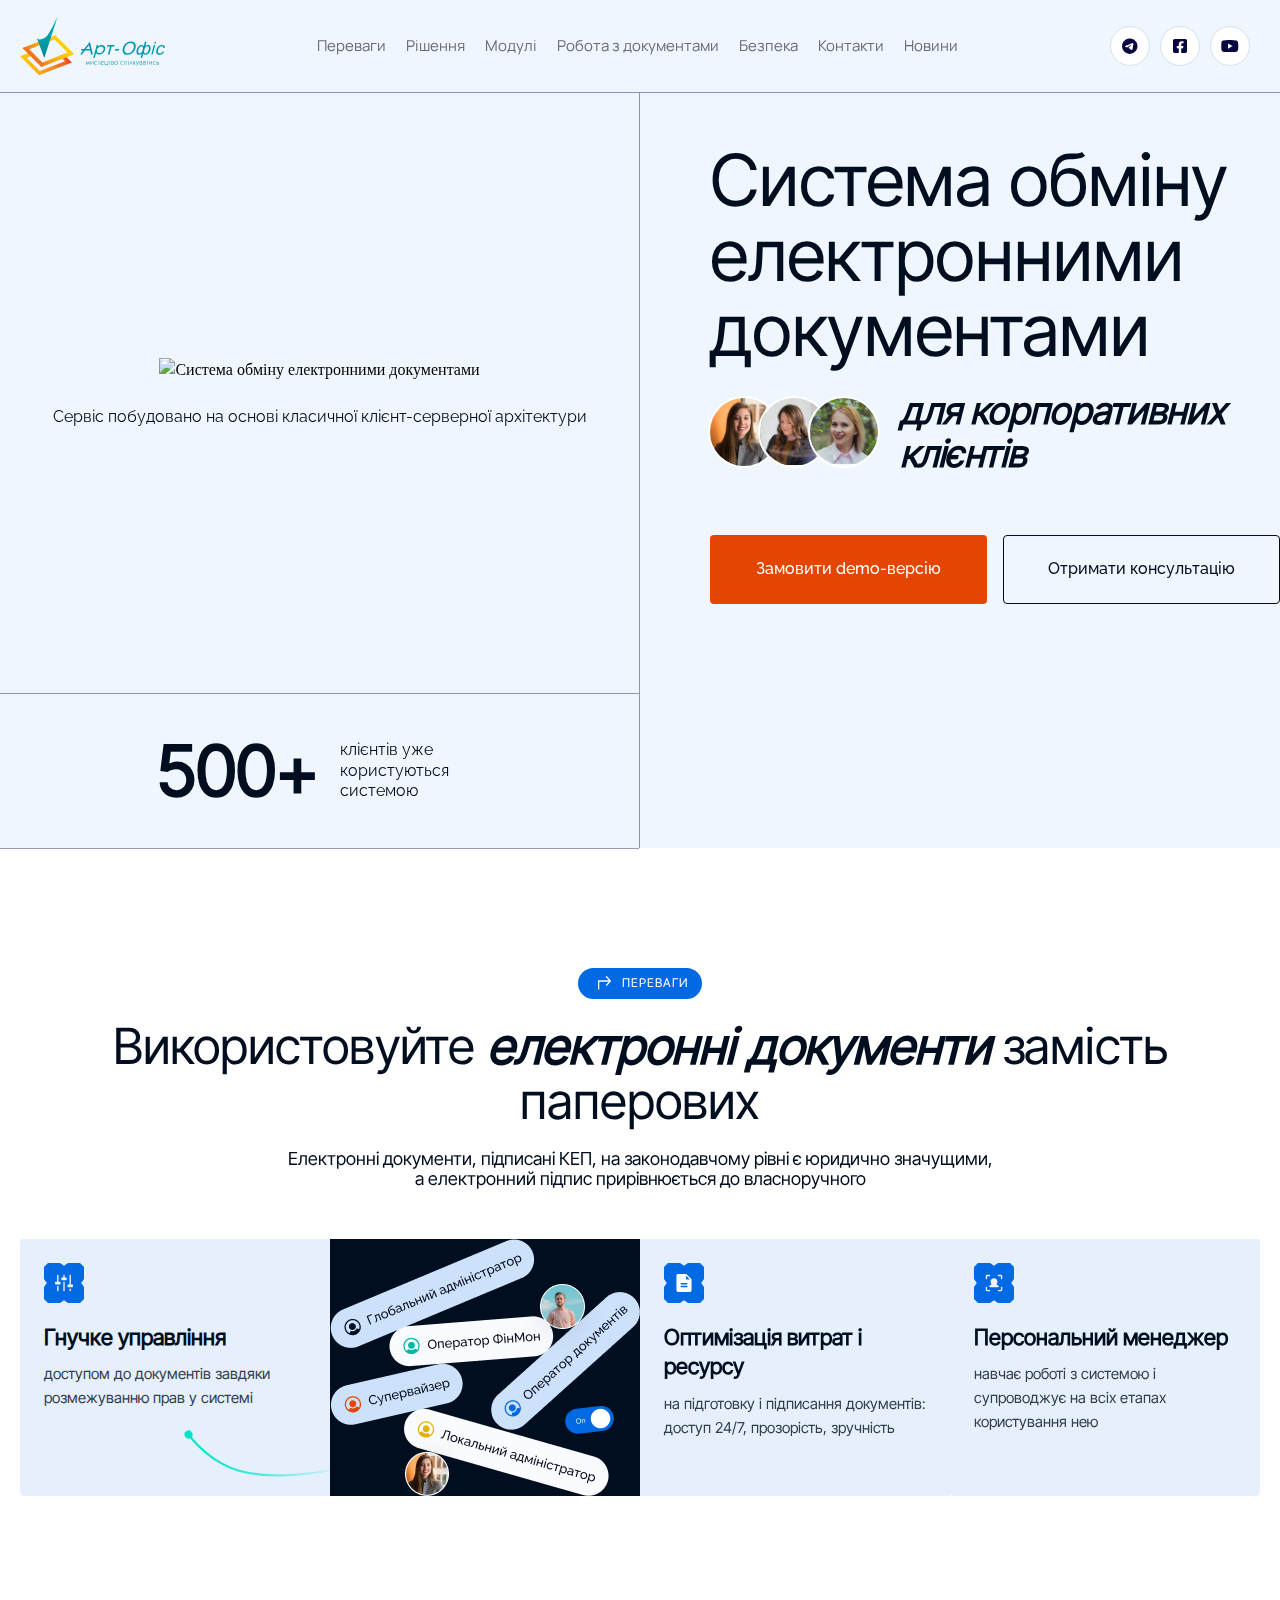
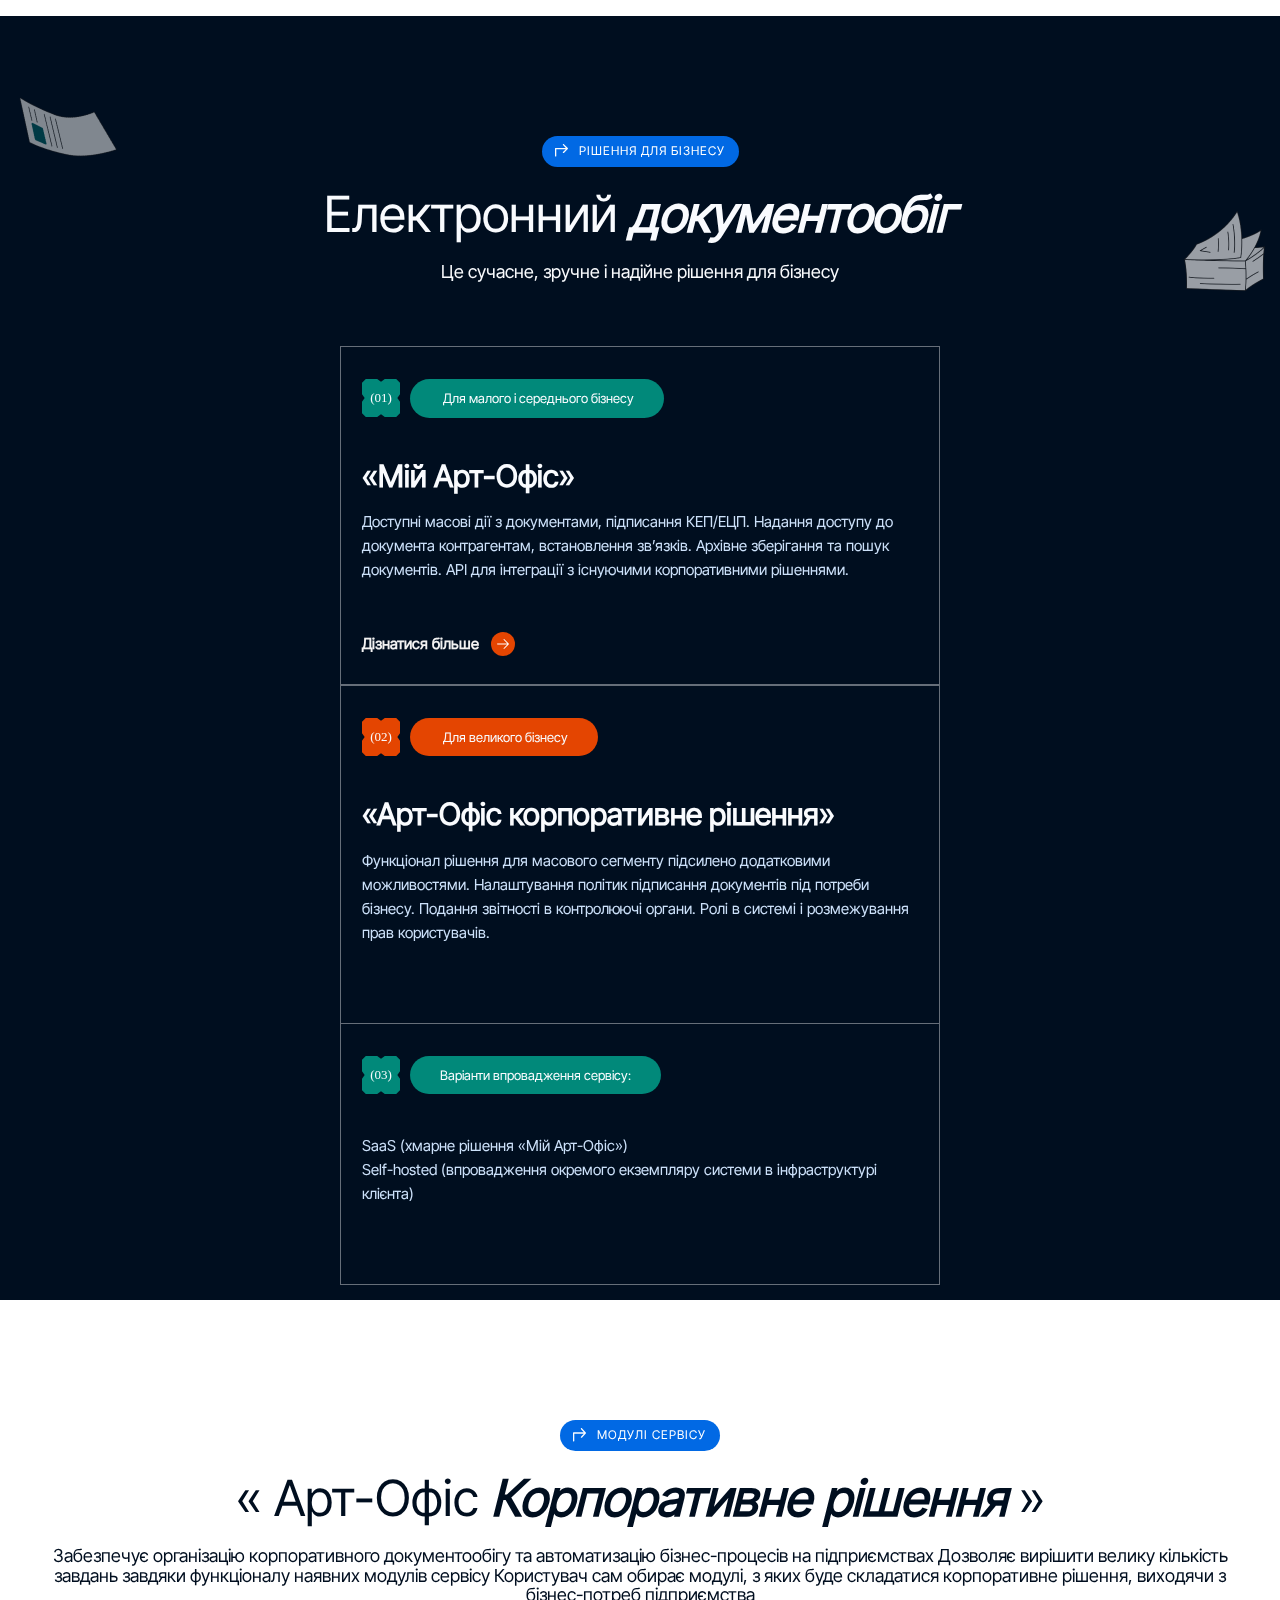
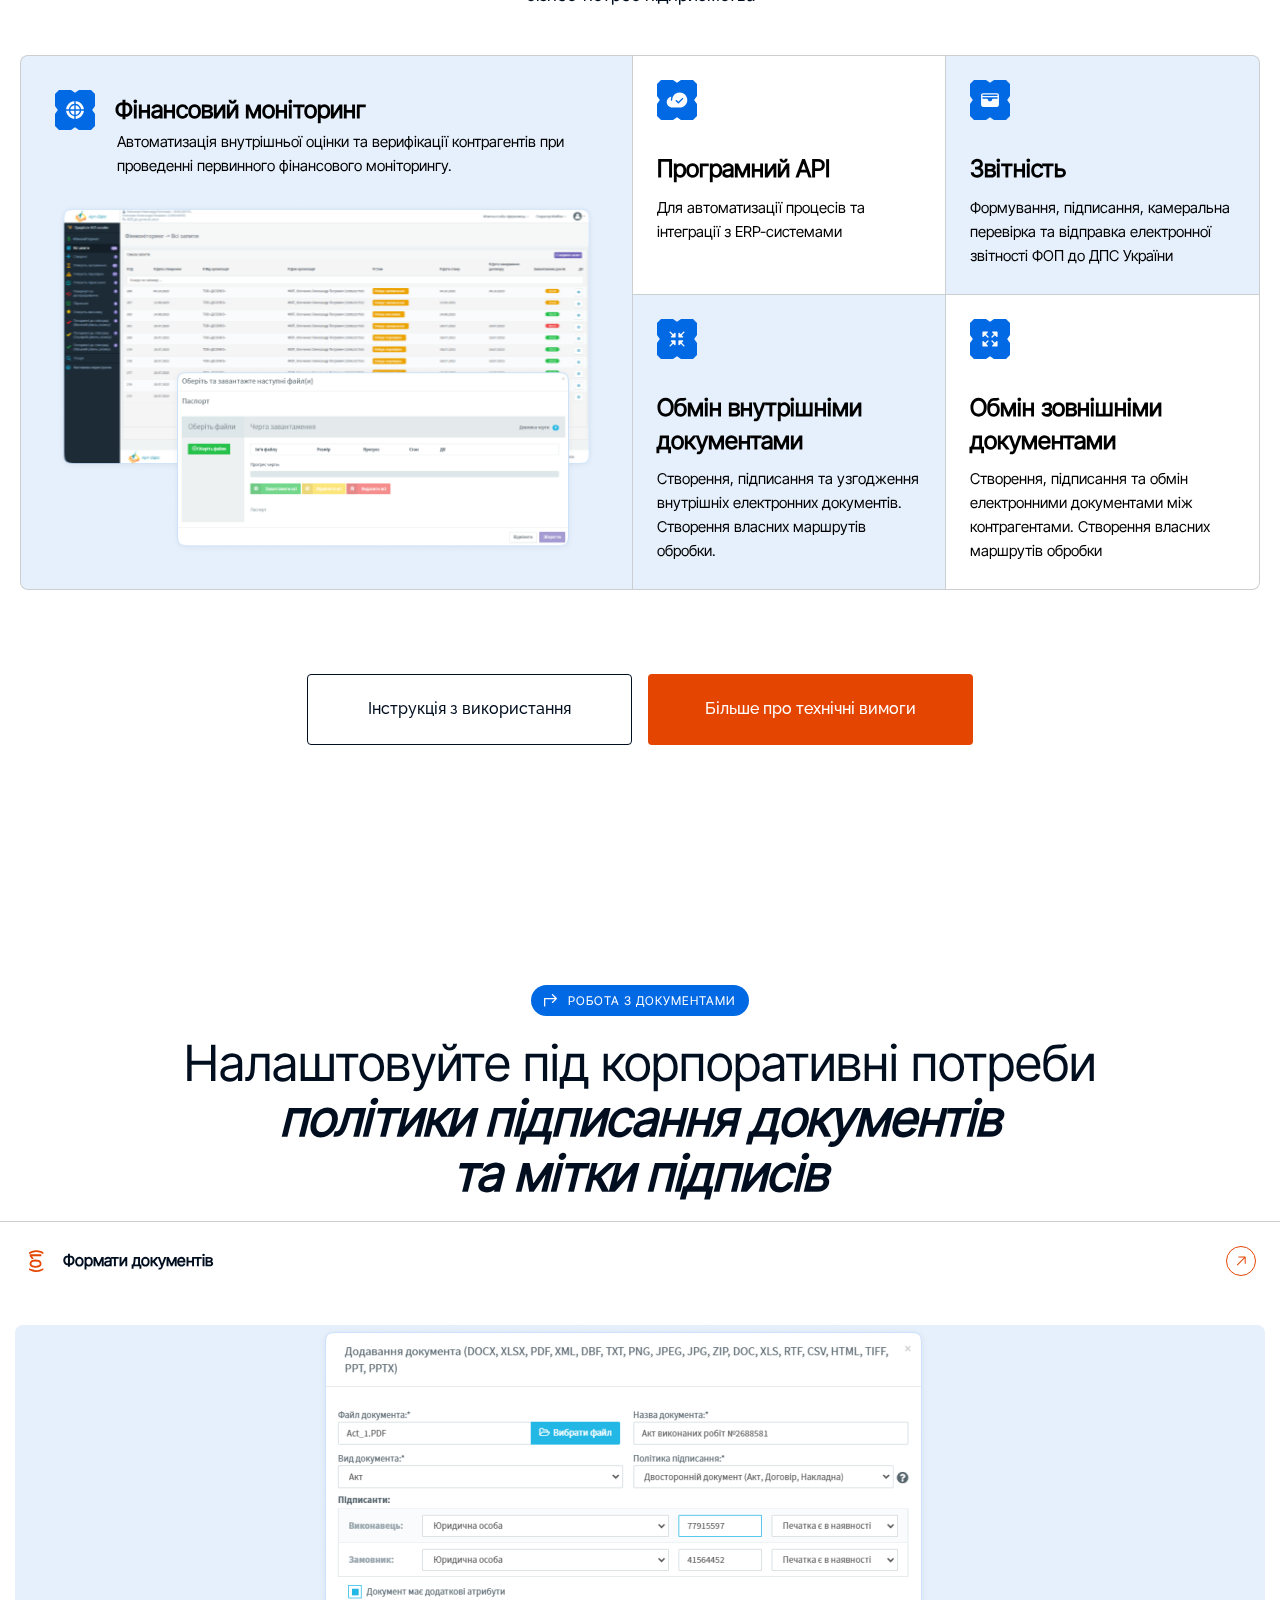
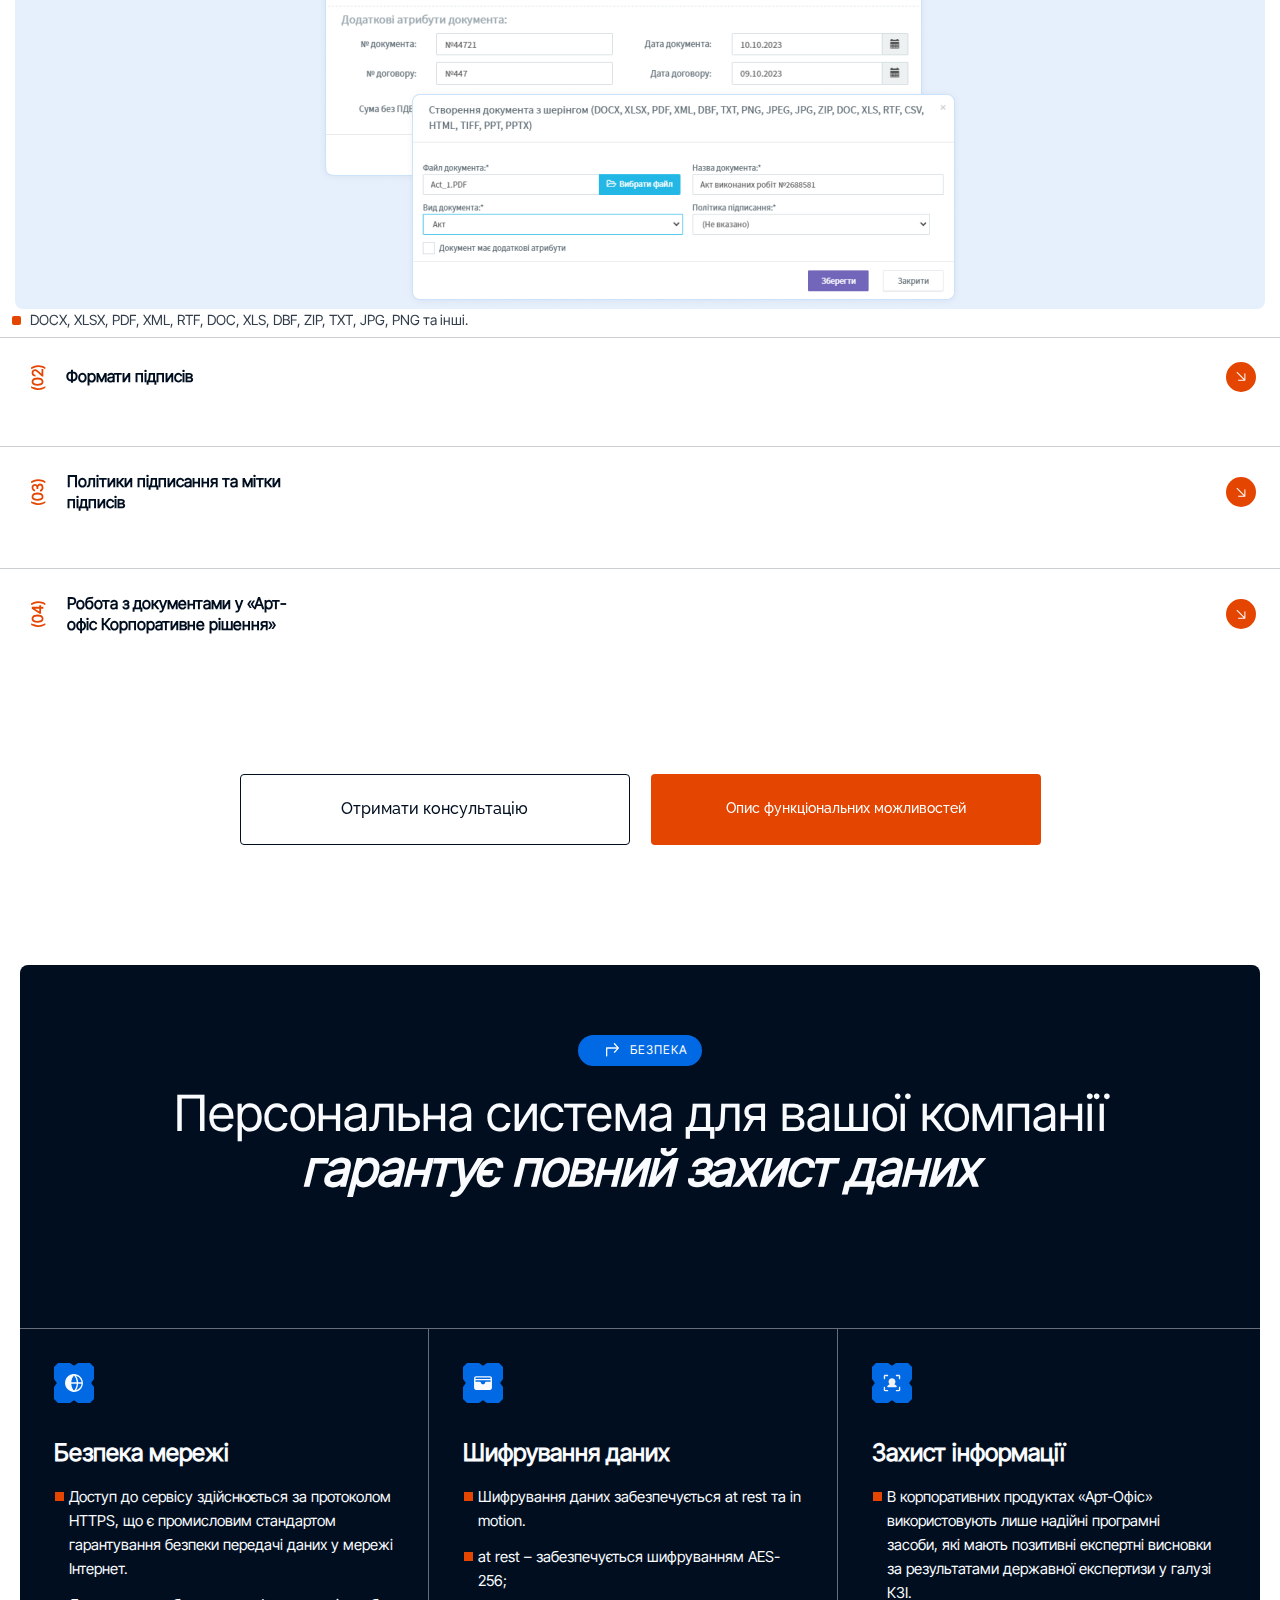
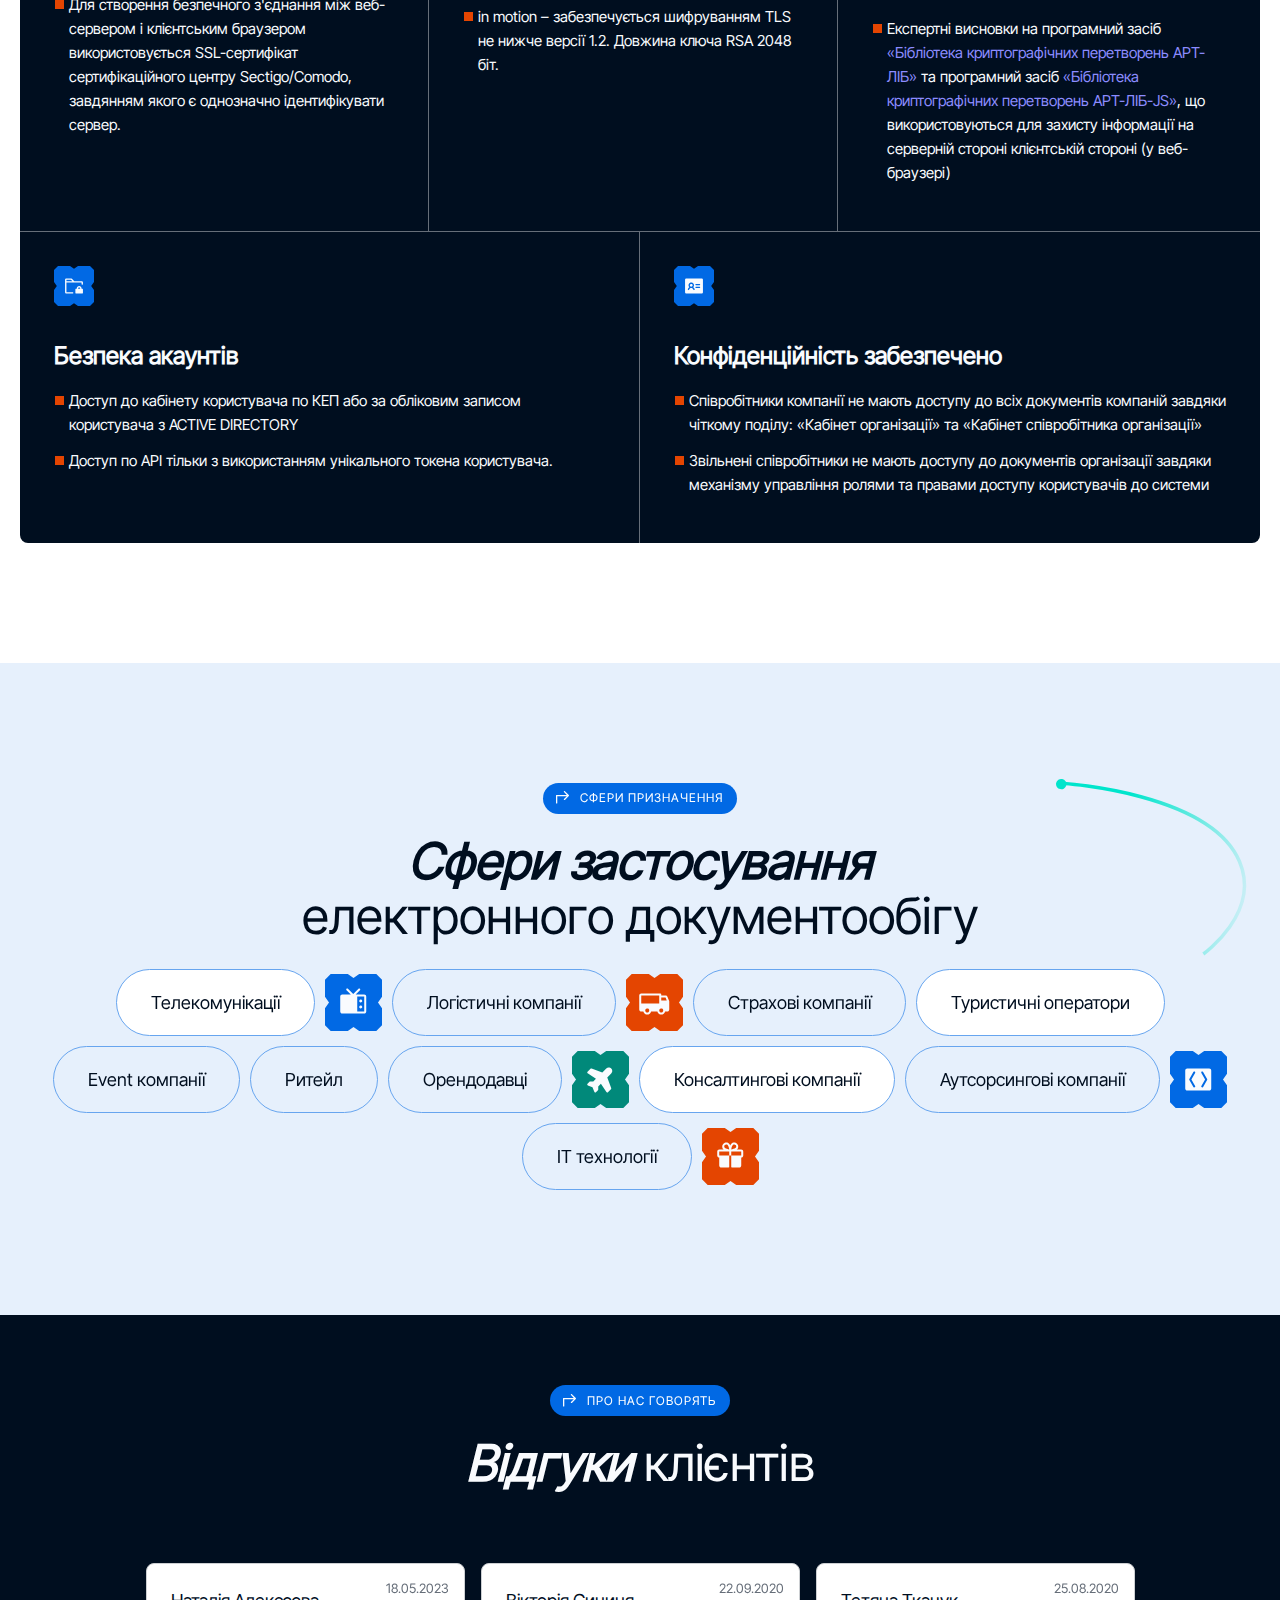
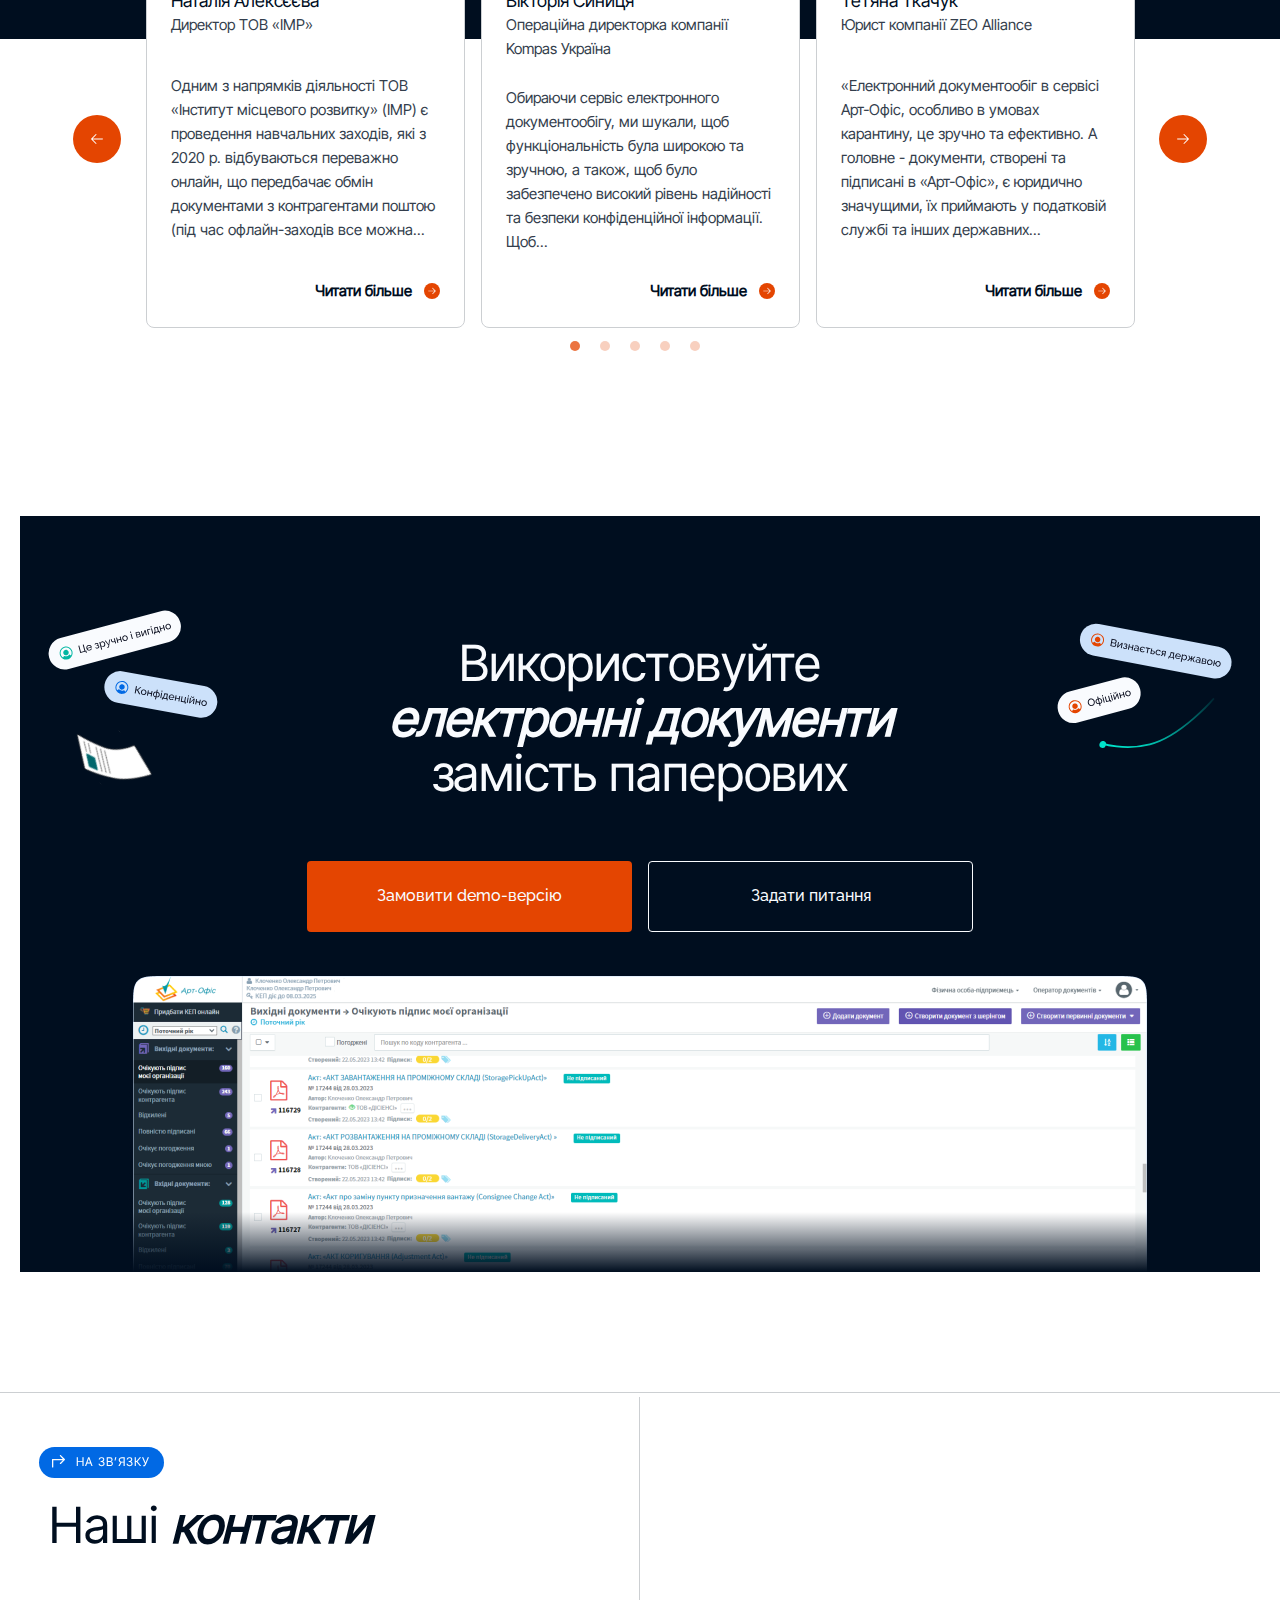
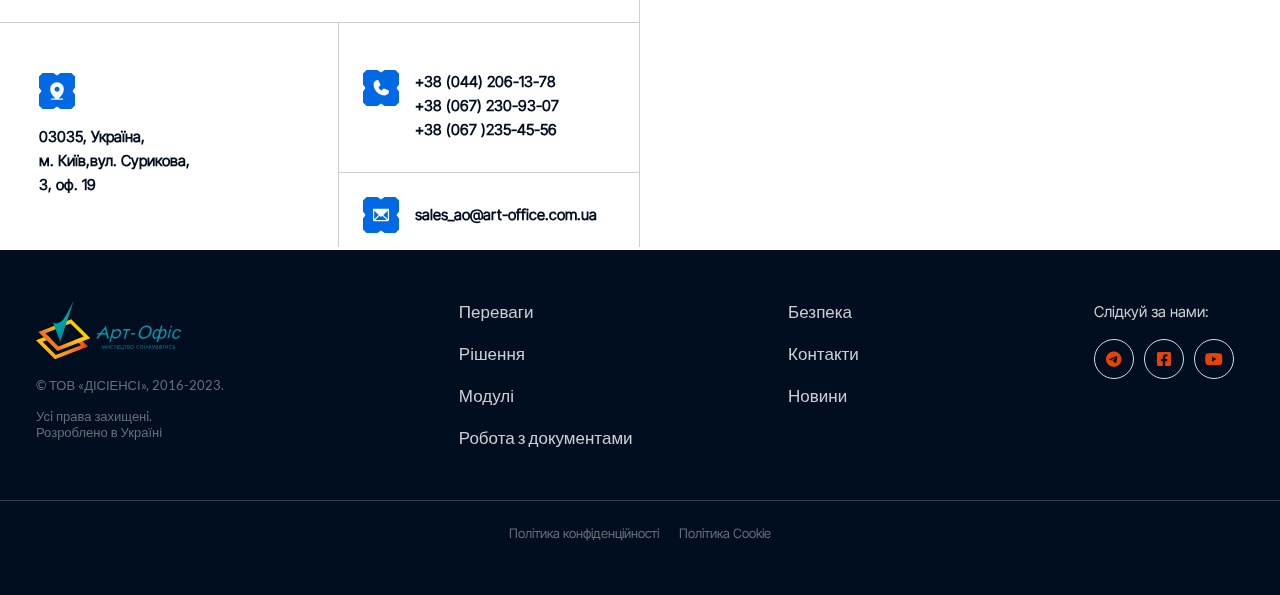
==== commit 103b11b2: "ARTOFFICE-17640" ====
--- a/docs/index.html
+++ b/docs/index.html
@@ -352,7 +352,7 @@
                 </p>
               </div>
             </div>
-            <div class="content__bottom">
+            <!-- <div class="content__bottom">
               <div class="content__link">
                 <a href="#">
                   Про можливості 
@@ -364,7 +364,7 @@
                   </span>
                 </a>
               </div>
-            </div>
+            </div> -->
           </div>
           <div class="solution__item">
             <div class="content__top">
@@ -383,7 +383,7 @@
               </div>
             </div>
             <div class="content__bottom">
-              <div class="content__link">
+              <!-- <div class="content__link">
                 <a href="#" target="_blank">
                   Дізнатися більше 
                   <span class="link__arrow">
@@ -393,7 +393,7 @@
                     />
                   </span>
                 </a>
-              </div>
+              </div> -->
             </div>
           </div>
         </div>
@@ -1322,7 +1322,7 @@
       <div class="close-btn" onclick="closeModal()">&times;</div>
     </div>
     <div id="help">
-      <form action="/submit" method="post" id="help_form">
+      <form action="./send.php" enctype="multipart/form-data" method="post" id="help_form" onsubmit="submitForm(event)">
         <div class="close-btn" onclick="closeHelpModal()">×</div>
         <h3 class="help__title">Виникли питання?</h3>
         <p class="help__text">
@@ -1343,9 +1343,8 @@
           placeholder="Електронна пошта:"
         />
         <div class="error_msg"></div>
-        <button type="button" class="submit-btn" onclick="submitForm()">
-          Відправити
-        </button>
+        <div class="status_msg"></div>
+        <input value="Відправити" type="submit" class="submit-btn">
       </form>
     </div>
     <script src="./src/js/jquery/jquery.min.js"></script>
--- a/docs/src/styles/style.css
+++ b/docs/src/styles/style.css
@@ -3275,6 +3275,17 @@
   margin-bottom: 10px;
 }
 
+.status_msg {
+  font-family: "InterTight-Regular";
+  font-size: 15px;
+  font-style: normal;
+  font-weight: 400;
+  line-height: 160%;
+  color: #00a74e;
+  margin-top: 10px;
+  margin-bottom: 10px;
+}
+
 @media (max-width: 1239px) {
   .help__title {
     font-size: 19px;
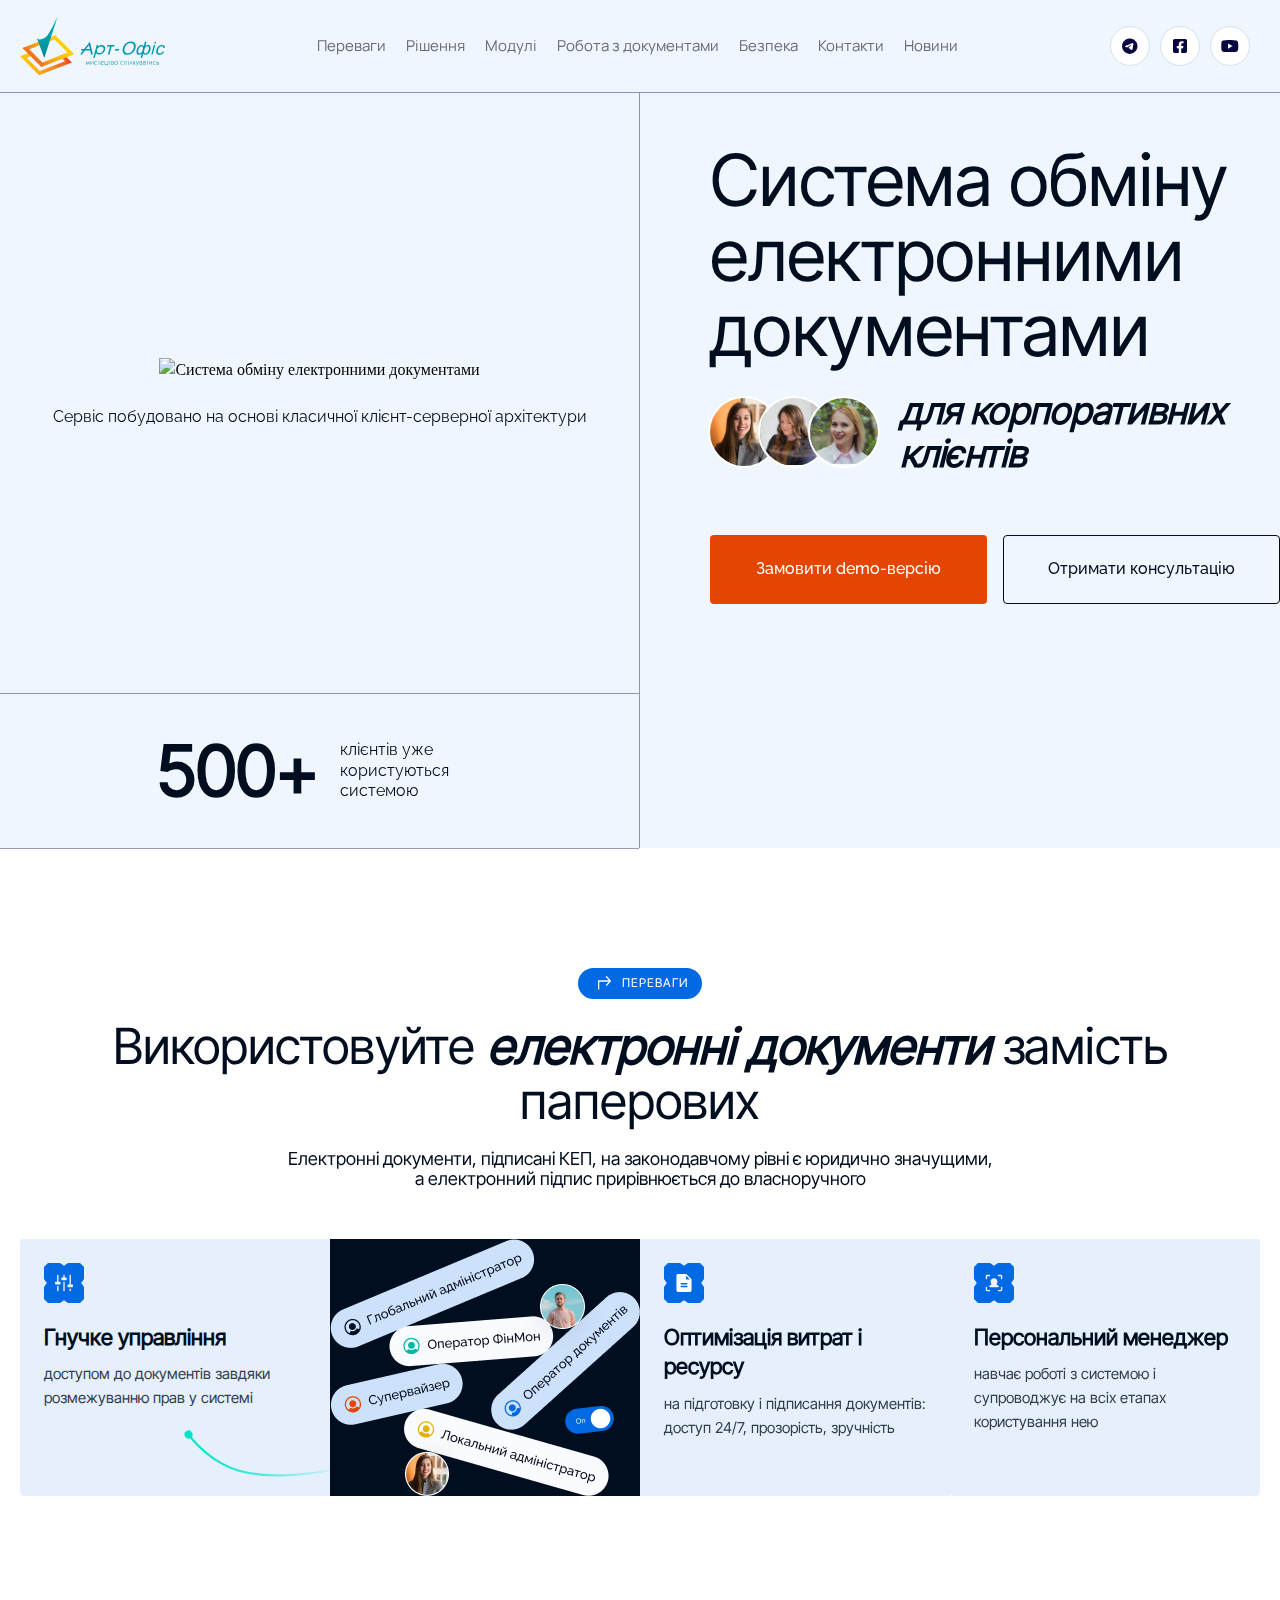
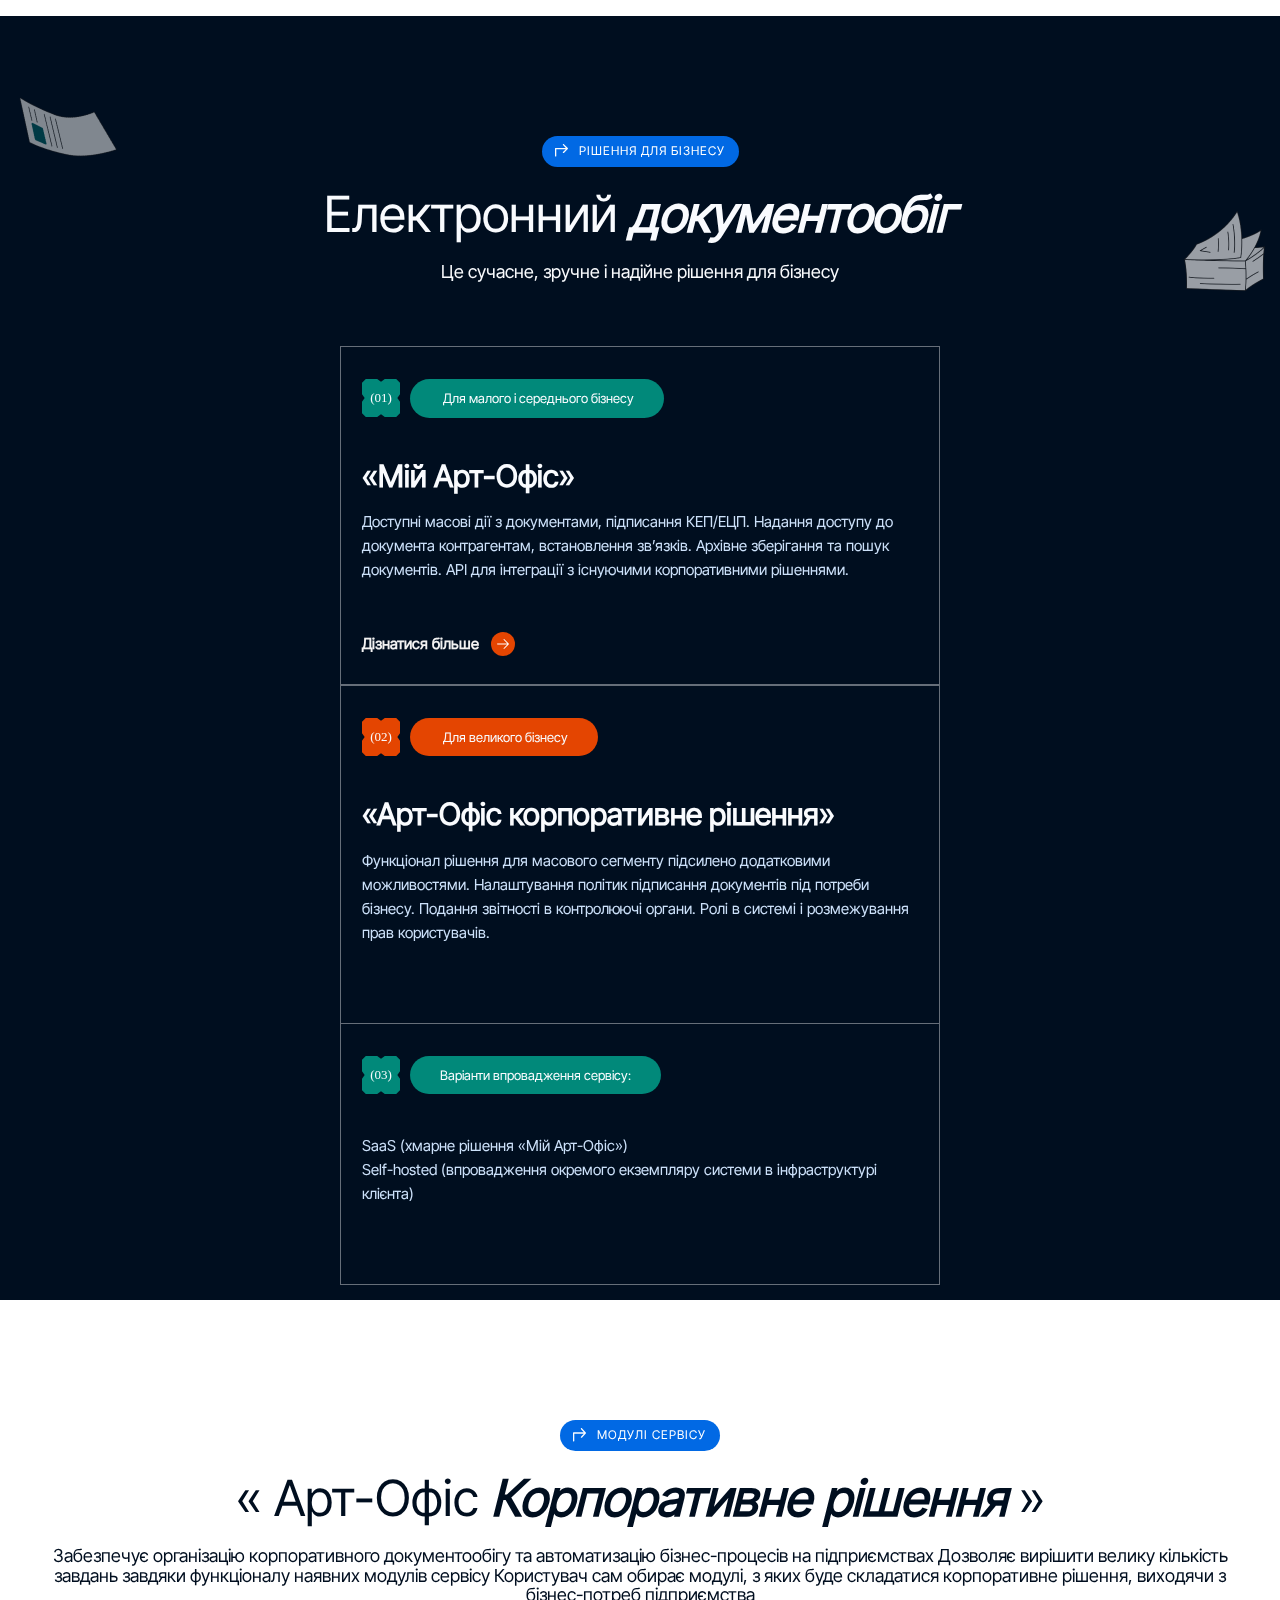
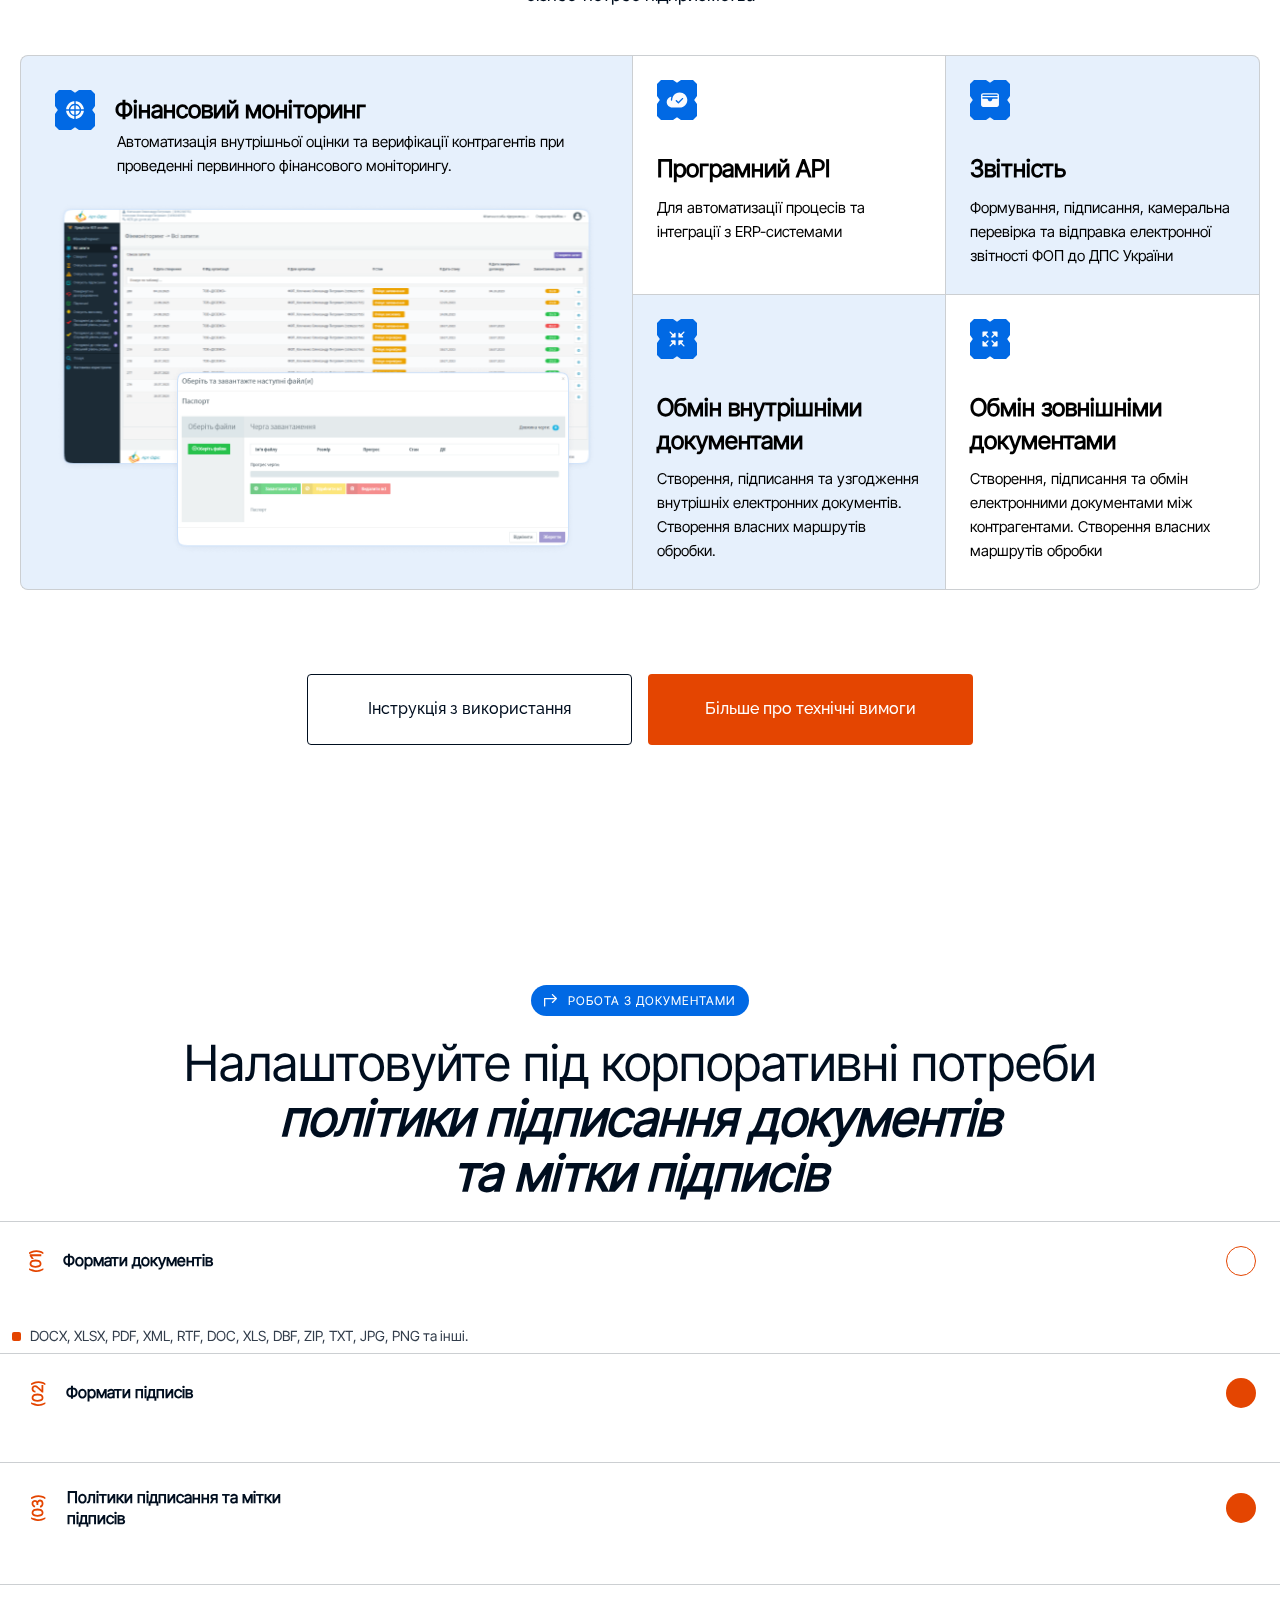
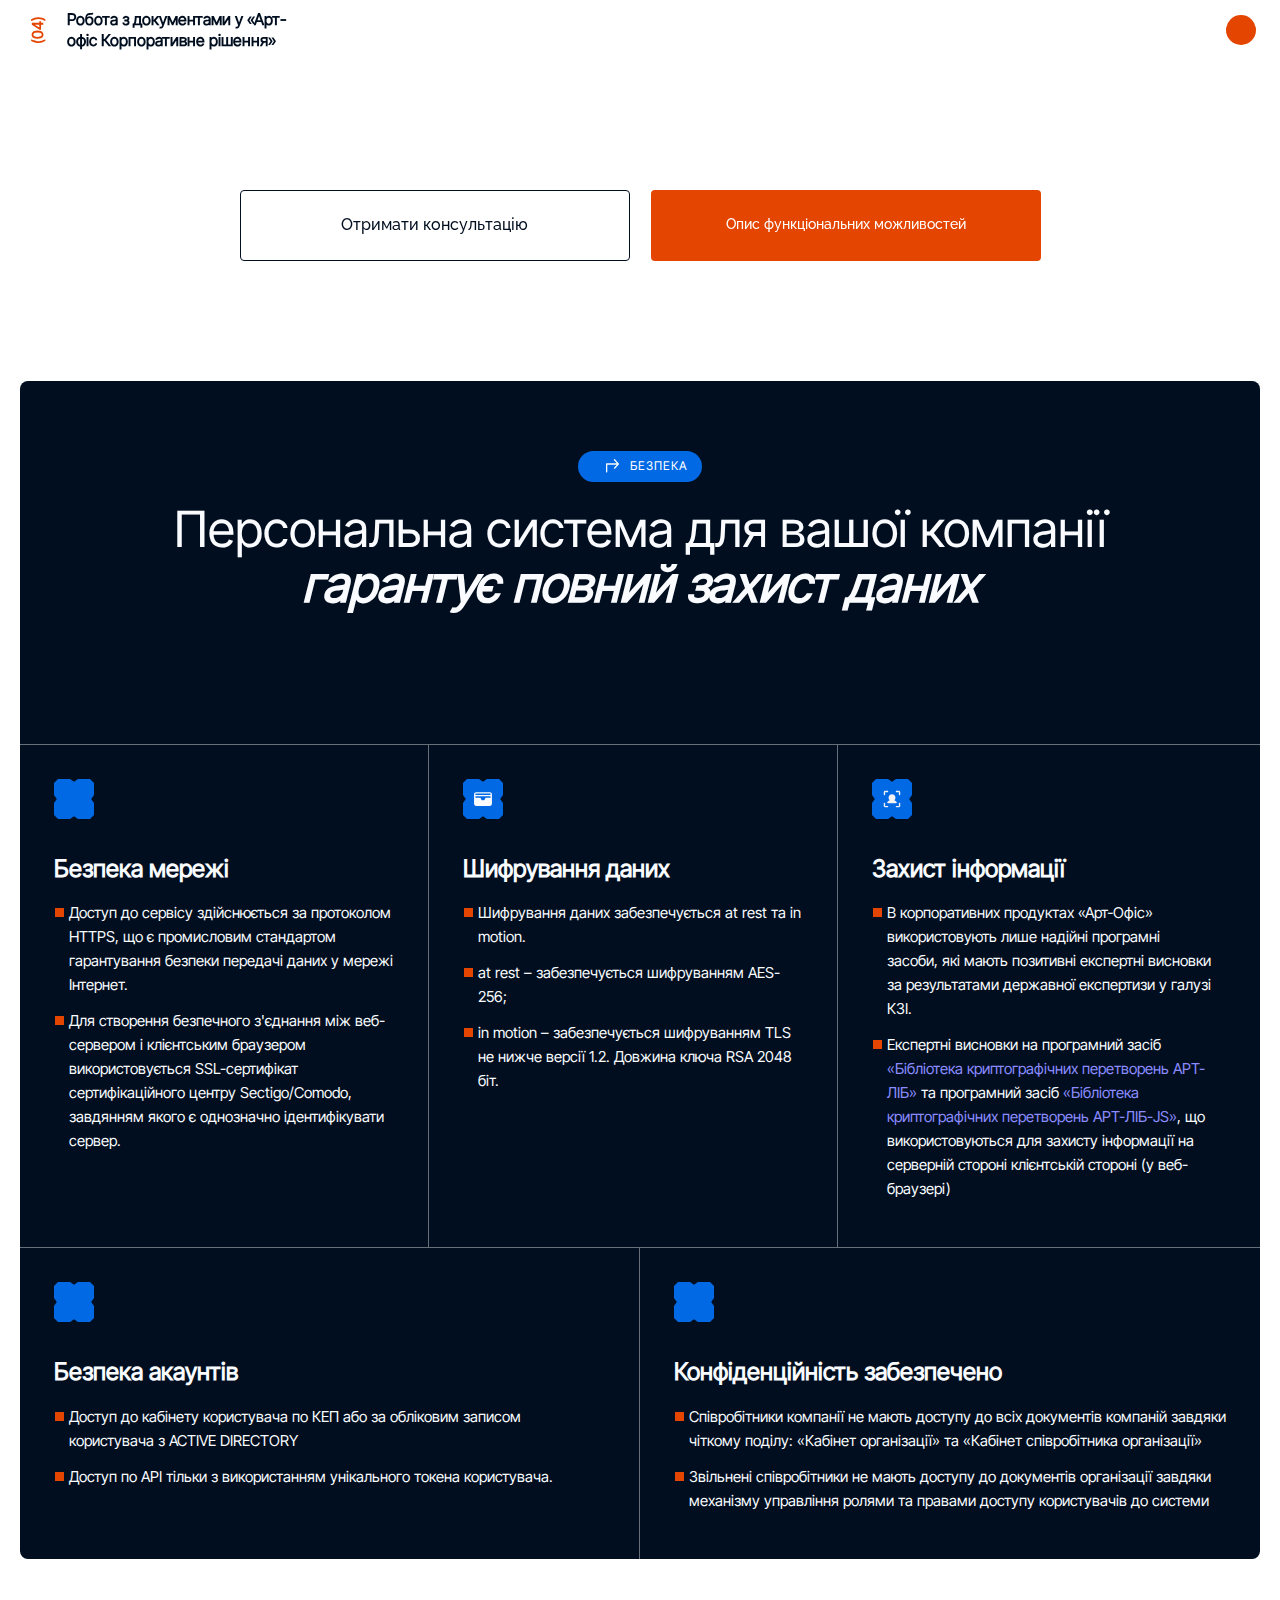
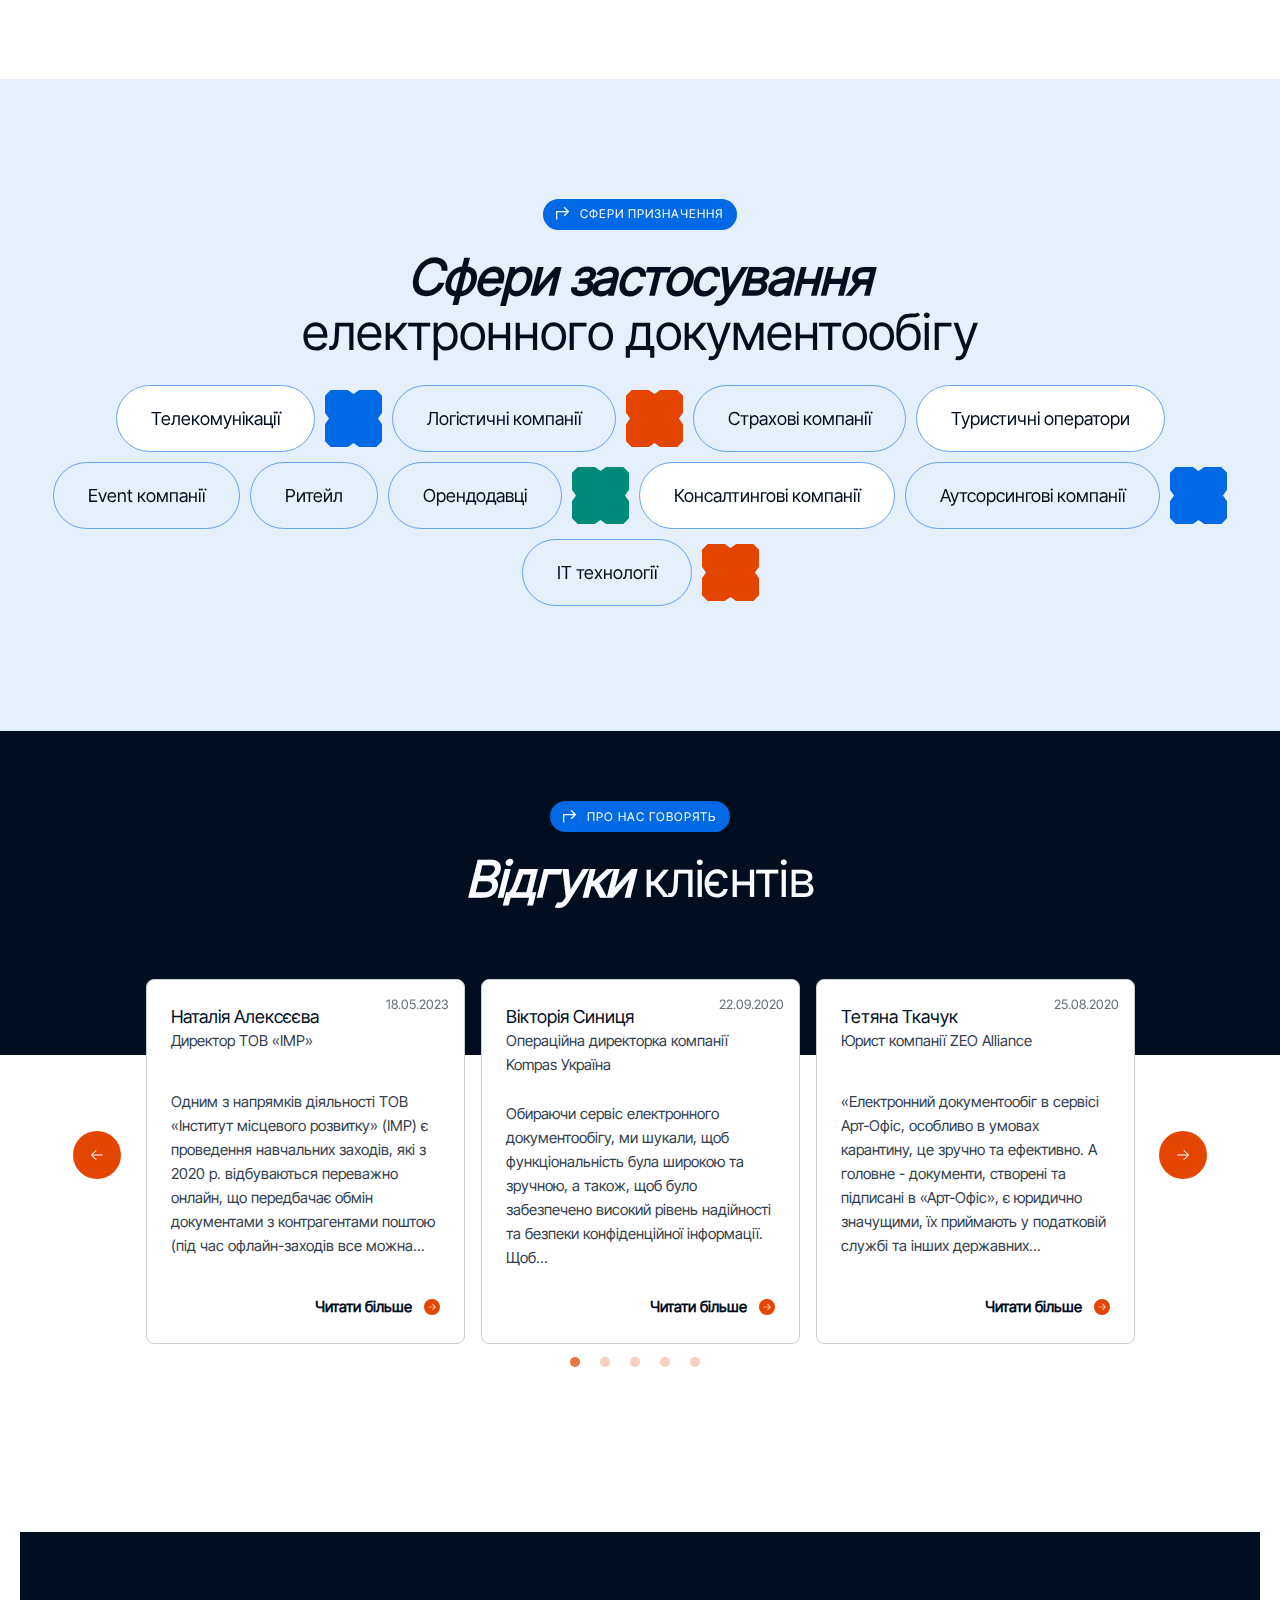
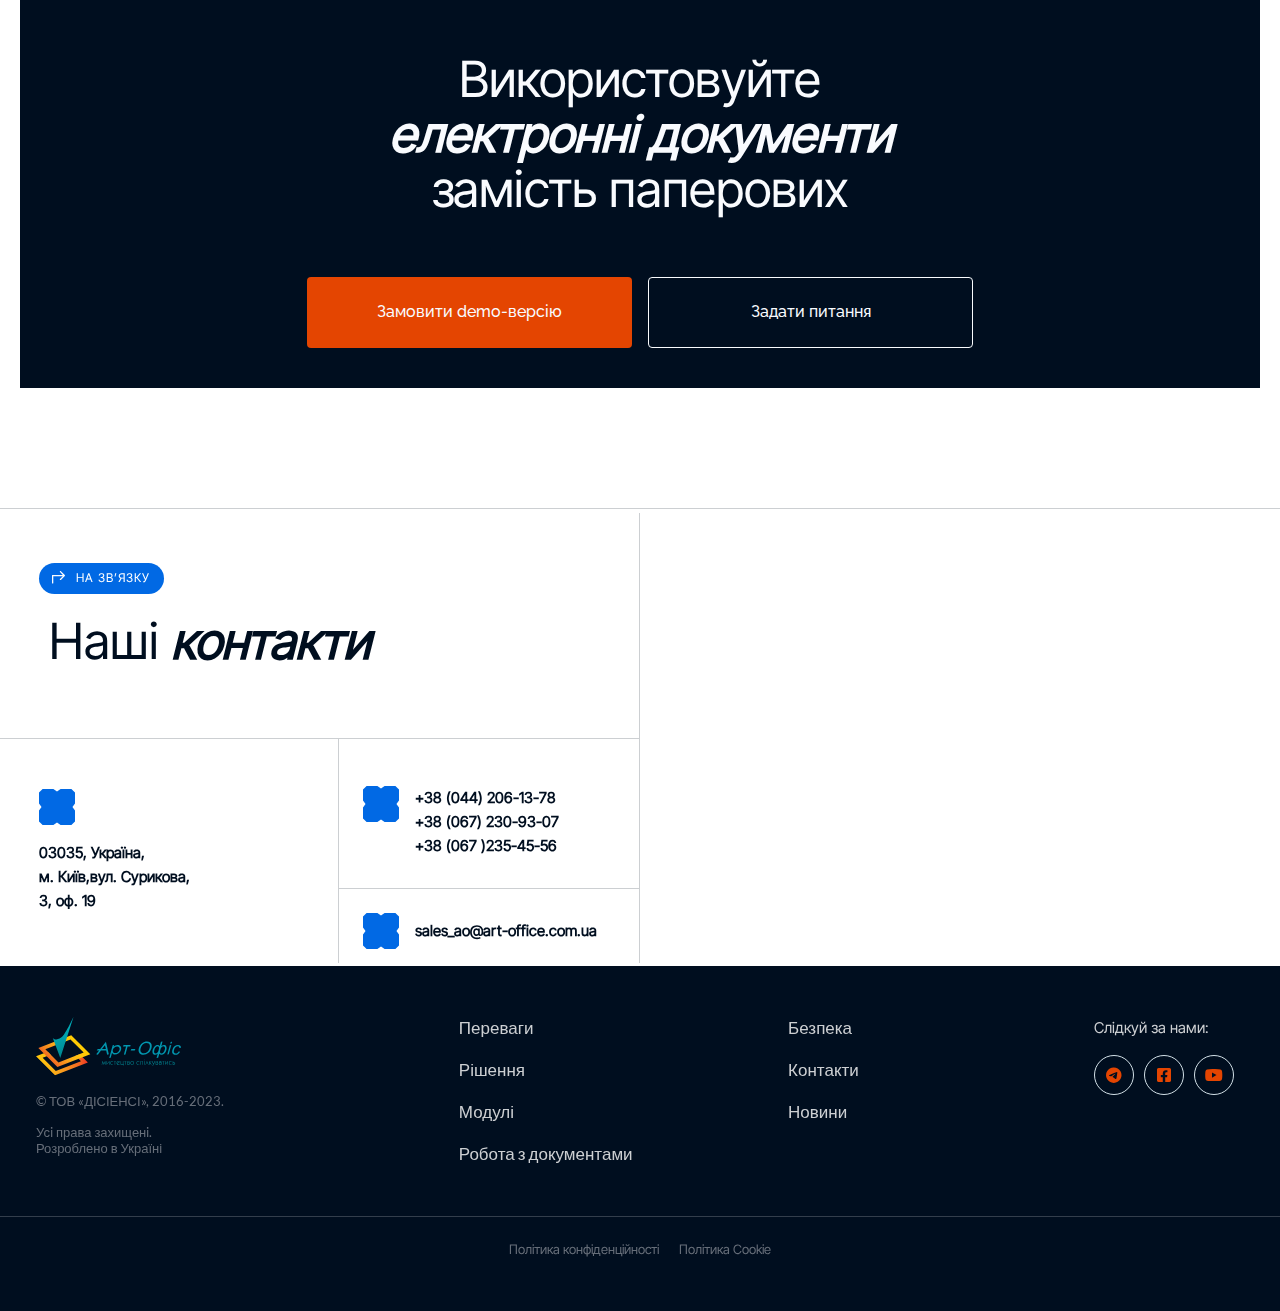
==== commit e687526e: "ARTOFFICE-17635" ====
--- a/docs/index.html
+++ b/docs/index.html
@@ -42,7 +42,6 @@
     <meta property="og:image:height" content="60" />
     <title>Арт-Офіс</title>
   </head>
-
   <body>
     <div class="overlay"></div>
     <header class="header">
@@ -131,7 +130,9 @@
           class="title__btn"
           >Замовити demo-версію</a
         >
-        <span class="title__btn" onclick="openHelpModal()">Отримати консультацію</span>
+        <span class="title__btn" onclick="openHelpModal()"
+          >Отримати консультацію</span
+        >
       </div>
       <div class="title__left">
         <div class="title__img ser">
@@ -206,7 +207,9 @@
               class="title__btn"
               >Замовити demo-версію</a
             >
-            <span onclick="openHelpModal()" class="title__btn">Отримати консультацію</span>
+            <span onclick="openHelpModal()" class="title__btn"
+              >Отримати консультацію</span
+            >
           </div>
         </div>
         <div class="title__img"></div>
@@ -228,7 +231,7 @@
         <div class="advantage__items">
           <div class="advantage__item">
             <div class="content__icon">
-              <img src="./src/img/svg/faders.svg" alt="Гнучке управління" />
+              <img src="./src/img/svg/faders.svg" loading="lazy" alt="Гнучке управління" />
             </div>
             <div class="content__title">
               <h4>Гнучке управління</h4>
@@ -237,14 +240,14 @@
               <p>доступом до документів завдяки розмежуванню прав у системі</p>
             </div>
             <div class="arrow__line">
-              <img src="./src/img/svg/arrow_line.svg" alt="Arrow Line" />
+              <img src="./src/img/svg/arrow_line.svg" loading="lazy" alt="Arrow Line" />
             </div>
           </div>
           <div class="advantage__item"></div>
           <div class="advantage__item">
             <div class="content__icon">
               <img
-                src="./src/img/svg/filetype.svg"
+                src="./src/img/svg/filetype.svg" loading="lazy"
                 alt="Оптимізація витрат і ресурсу"
               />
             </div>
@@ -260,7 +263,7 @@
           </div>
           <div class="advantage__item">
             <div class="content__icon">
-              <img src="./src/img/svg/userfocus.svg" alt="Гнучке управління" />
+              <img src="./src/img/svg/userfocus.svg" loading="lazy" alt="Гнучке управління" />
             </div>
             <div class="content__title">
               <h4>Персональний менеджер</h4>
@@ -282,13 +285,13 @@
       <div class="solution__wrapper">
         <div class="bg_items">
           <img
-            src="./src/img/paper_sheet.png"
+            src="./src/img/paper_sheet.png" loading="lazy"
             alt="Електронний документообіг"
           />
         </div>
         <div class="bg_items">
           <img
-            src="./src/img/pile_of_papers.png"
+            src="./src/img/pile_of_papers.png" loading="lazy"
             alt="Електронний документообіг"
           />
         </div>
@@ -326,7 +329,7 @@
                   Дізнатися більше
                   <span class="link__arrow">
                     <img
-                      src="./src/img/svg/arrow_rigth.svg"
+                      src="./src/img/svg/arrow_rigth.svg" loading="lazy"
                       alt="Дізнатися більше"
                     />
                   </span>
@@ -422,7 +425,7 @@
                 <div class="content__title">
                   <span class="content__icon">
                     <img
-                      src="./src/img/svg/chart_polar.svg"
+                      src="./src/img/svg/chart_polar.svg" loading="lazy"
                       alt="Фінансовий моніторинг"
                     />
                   </span>
@@ -437,7 +440,7 @@
               </div>
               <div class="content__img">
                 <img
-                  src="./src/img/corporation_cabinet.png"
+                  src="./src/img/corporation_cabinet.png" loading="lazy"
                   alt="Фінансовий моніторинг"
                 />
               </div>
@@ -449,7 +452,7 @@
                 <div class="content__title">
                   <span class="content__icon">
                     <img
-                      src="./src/img/svg/cloud_check.svg"
+                      src="./src/img/svg/cloud_check.svg" loading="lazy"
                       alt="Фінансовий моніторинг"
                     />
                   </span>
@@ -467,7 +470,7 @@
                 <div class="content__title">
                   <span class="content__icon">
                     <img
-                      src="./src/img/svg/card_holder.svg"
+                      src="./src/img/svg/card_holder.svg" loading="lazy"
                       alt="Фінансовий моніторинг"
                     />
                   </span>
@@ -487,7 +490,7 @@
                 <div class="content__title">
                   <span class="content__icon">
                     <img
-                      src="./src/img/svg/chart_polar.svg"
+                      src="./src/img/svg/chart_polar.svg" loading="lazy"
                       alt="Фінансовий моніторинг"
                     />
                   </span>
@@ -502,7 +505,7 @@
               </div>
               <div class="content__img">
                 <img
-                  src="./src/img/corporation_cabinet.png"
+                  src="./src/img/corporation_cabinet.png" loading="lazy"
                   alt="Фінансовий моніторинг"
                 />
               </div>
@@ -513,7 +516,7 @@
                 <div class="content__title">
                   <span class="content__icon">
                     <img
-                      src="./src/img/svg/arrow_sln.svg"
+                      src="./src/img/svg/arrow_sln.svg" loading="lazy"
                       alt="Фінансовий моніторинг"
                     />
                   </span>
@@ -532,7 +535,7 @@
                 <div class="content__title">
                   <span class="content__icon">
                     <img
-                      src="./src/img/svg/arrow_out.svg"
+                      src="./src/img/svg/arrow_out.svg" loading="lazy"
                       alt="Фінансовий моніторинг"
                     />
                   </span>
@@ -581,12 +584,20 @@
             <div class="content__title">
               <h3><span class="title__count">(01)</span> Формати документів</h3>
               <div class="content__controller">
-                <img src="./src/img/svg/faq_arrow_active.svg" alt="faq_arrow" />
+                <img
+                  src="./src/img/svg/faq_arrow_active.svg"
+                  loading="lazy"
+                  alt="faq_arrow"
+                />
               </div>
             </div>
             <div class="content__text">
               <div>
-                <img src="./src/img/content_1.png" alt="Формати документів" />
+                <img
+                  src="./src/img/content_1.png"
+                  loading="lazy"
+                  alt="Формати документів"
+                />
               </div>
               <ul>
                 <li>
@@ -600,15 +611,23 @@
             <div class="content__title">
               <h3><span class="title__count">(02)</span> Формати підписів</h3>
               <div class="content__controller">
-                <img src="./src/img/svg/faq_arrow.svg" alt="faq_arrow" />
+                <img
+                  src="./src/img/svg/faq_arrow.svg"
+                  loading="lazy"
+                  alt="faq_arrow"
+                />
               </div>
             </div>
             <div class="content__text">
               <div class="index_2">
                 <div class="icon green_union">
-                  <img src="./src/img/svg/pdf.svg" alt="pdf" />
-                </div>
-                <img src="./src/img/content_2.png" alt="Формати документів" />
+                  <img src="./src/img/svg/pdf.svg" loading="lazy" alt="pdf" />
+                </div>
+                <img
+                  src="./src/img/content_2.png"
+                  loading="lazy"
+                  alt="Формати документів"
+                />
               </div>
               <ul>
                 <li>
@@ -627,15 +646,23 @@
                 мітки підписів
               </h3>
               <div class="content__controller">
-                <img src="./src/img/svg/faq_arrow.svg" alt="faq_arrow" />
+                <img
+                  src="./src/img/svg/faq_arrow.svg"
+                  loading="lazy"
+                  alt="faq_arrow"
+                />
               </div>
             </div>
             <div class="content__text">
               <div class="index_3">
                 <div class="icon">
-                  <img src="./src/img/svg/docs.svg" alt="docs" />
-                </div>
-                <img src="./src/img/content_3.png" alt="Формати документів" />
+                  <img src="./src/img/svg/docs.svg" loading="lazy" alt="docs" />
+                </div>
+                <img
+                  src="./src/img/content_3.png"
+                  loading="lazy"
+                  alt="Формати документів"
+                />
               </div>
               <ul>
                 <li>
@@ -667,18 +694,26 @@
                 «Арт-офіс Корпоративне рішення»
               </h3>
               <div class="content__controller">
-                <img src="./src/img/svg/faq_arrow.svg" alt="faq_arrow" />
+                <img
+                  src="./src/img/svg/faq_arrow.svg"
+                  loading="lazy"
+                  alt="faq_arrow"
+                />
               </div>
             </div>
             <div class="content__text">
               <div class="index_4">
                 <div class="icon green_union">
-                  <img src="./src/img/svg/pdf.svg" alt="pdf" />
+                  <img src="./src/img/svg/pdf.svg" loading="lazy" alt="pdf" />
                 </div>
                 <div class="icon">
-                  <img src="./src/img/svg/docs.svg" alt="docs" />
-                </div>
-                <img src="./src/img/content_4.png" alt="Формати документів" />
+                  <img src="./src/img/svg/docs.svg" loading="lazy" alt="docs" />
+                </div>
+                <img
+                  src="./src/img/content_4.png"
+                  loading="lazy"
+                  alt="Формати документів"
+                />
               </div>
               <ul>
                 <li>
@@ -708,54 +743,60 @@
         <div class="workwith__rigth">
           <div class="subimage__wrapper index_1 active">
             <div class="icon green_union">
-              <img src="./src/img/svg/xls.svg" alt="xls" />
+              <img src="./src/img/svg/xls.svg" loading="lazy" alt="xls" />
             </div>
             <div class="icon blue_union">
-              <img src="./src/img/svg/pdf.svg" alt="pdf" />
+              <img src="./src/img/svg/pdf.svg" loading="lazy" alt="pdf" />
             </div>
           </div>
           <img
             class="workwith__expml-img active"
             src="./src/img/content_1.png"
+            loading="lazy"
             alt="Формати документів"
           />
           <div class="subimage__wrapper index_2">
             <div class="icon green_union">
-              <img src="./src/img/svg/pdf.svg" alt="pdf" />
+              <img src="./src/img/svg/pdf.svg" loading="lazy" alt="pdf" />
             </div>
           </div>
           <img
             class="workwith__expml-img"
             src="./src/img/content_2.png"
+            loading="lazy"
             alt="Формати підписів"
           />
           <div class="subimage__wrapper index_3">
             <div class="icon">
-              <img src="./src/img/svg/docs.svg" alt="docs" />
+              <img src="./src/img/svg/docs.svg" loading="lazy" alt="docs" />
             </div>
           </div>
           <img
             class="workwith__expml-img"
             src="./src/img/content_3.png"
+            loading="lazy"
             alt="Політики підписання та мітки підписів"
           />
           <div class="subimage__wrapper index_4">
             <div class="icon green_union">
-              <img src="./src/img/svg/pdf.svg" alt="pdf" />
+              <img src="./src/img/svg/pdf.svg" loading="lazy" alt="pdf" />
             </div>
             <div class="icon">
-              <img src="./src/img/svg/docs.svg" alt="docs" />
+              <img src="./src/img/svg/docs.svg" loading="lazy" alt="docs" />
             </div>
           </div>
           <img
             class="workwith__expml-img"
             src="./src/img/content_4.png"
+            loading="lazy"
             alt="Робота з документами у «Арт-офіс Корпоративне рішення»"
           />
         </div>
       </div>
       <div class="workwith__btns">
-        <span onclick="openHelpModal()" class="workwith__btn">Отримати консультацію</span>
+        <span onclick="openHelpModal()" class="workwith__btn"
+          >Отримати консультацію</span
+        >
         <a
           href="./src/files/Art-Office general description tech details.pdf"
           target="_blank"
@@ -767,10 +808,14 @@
     <div class="security__section" id="security">
       <div class="security__wrapper dark__background">
         <div class="bg_items">
-          <img src="./src/img/svg/clipboard_text.svg" alt="clipboard_text" />
+          <img
+            src="./src/img/svg/clipboard_text.svg"
+            loading="lazy"
+            alt="clipboard_text"
+          />
         </div>
         <div class="bg_items lock_bg">
-          <img src="./src/img/svg/lock.svg" alt="lock" />
+          <img src="./src/img/svg/lock.svg" loading="lazy" alt="lock" />
         </div>
         <div class="section__name">
           <h2>Безпека</h2>
@@ -786,6 +831,7 @@
               <span class="line__text"> Безпека найвищого рівня </span>
               <img
                 src="./src/img/svg/point.svg"
+                loading="lazy"
                 alt="Безпека найвищого рівня"
               />
             </div>
@@ -795,7 +841,11 @@
           <div class="security__item">
             <div class="content__title">
               <div class="content__icon">
-                <img src="./src/img/svg/globe.svg" alt="Безпека мережі" />
+                <img
+                  src="./src/img/svg/globe.svg"
+                  loading="lazy"
+                  alt="Безпека мережі"
+                />
               </div>
               <h4>Безпека мережі</h4>
             </div>
@@ -818,6 +868,7 @@
               <div class="content__icon">
                 <img
                   src="./src/img/svg/card_holder.svg"
+                  loading="lazy"
                   alt="Шифрування даних"
                 />
               </div>
@@ -841,6 +892,7 @@
               <div class="content__icon">
                 <img
                   src="./src/img/svg/userfocus.svg"
+                  loading="lazy"
                   alt="Захист інформації "
                 />
               </div>
@@ -870,6 +922,7 @@
               <div class="content__icon">
                 <img
                   src="./src/img/svg/folder_lock.svg"
+                  loading="lazy"
                   alt="Безпека акаунтів"
                 />
               </div>
@@ -891,6 +944,7 @@
               <div class="content__icon">
                 <img
                   src="./src/img/svg/ident_card.svg"
+                  loading="lazy"
                   alt="Конфіденційність забезпечено"
                 />
               </div>
@@ -922,16 +976,24 @@
       </h2>
       <div class="foruse__wrapper">
         <div class="bg_items">
-          <img src="./src/img/svg/foruse_line.svg" alt="foruse_line" />
+          <img
+            src="./src/img/svg/foruse_line.svg"
+            loading="lazy"
+            alt="foruse_line"
+          />
         </div>
         <div class="foruse__items">
           <div class="foruse__item">Телекомунікації</div>
           <div class="foruse__item icon blue_union">
-            <img src="./src/img/svg/television.svg" alt="television" />
+            <img
+              src="./src/img/svg/television.svg"
+              loading="lazy"
+              alt="television"
+            />
           </div>
           <div class="foruse__item transparen_bg">Логістичні компанії</div>
           <div class="foruse__item icon orange_union">
-            <img src="./src/img/svg/truck.svg" alt="truck" />
+            <img src="./src/img/svg/truck.svg" loading="lazy" alt="truck" />
           </div>
           <div class="foruse__item transparen_bg">Страхові компанії</div>
           <div class="foruse__item">Туристичні оператори</div>
@@ -939,16 +1001,24 @@
           <div class="foruse__item transparen_bg">Ритейл</div>
           <div class="foruse__item transparen_bg">Орендодавці</div>
           <div class="foruse__item icon green_union">
-            <img src="./src/img/svg/airplane.svg" alt="airplane" />
+            <img
+              src="./src/img/svg/airplane.svg"
+              loading="lazy"
+              alt="airplane"
+            />
           </div>
           <div class="foruse__item">Консалтингові компанії</div>
           <div class="foruse__item transparen_bg">Аутсорсингові компанії</div>
           <div class="foruse__item icon blue_union">
-            <img src="./src/img/svg/brackets.svg" alt="brackets" />
+            <img
+              src="./src/img/svg/brackets.svg"
+              loading="lazy"
+              alt="brackets"
+            />
           </div>
           <div class="foruse__item transparen_bg">ІТ технології</div>
           <div class="foruse__item icon orange_union">
-            <img src="./src/img/svg/gift.svg" alt="gift" />
+            <img src="./src/img/svg/gift.svg" loading="lazy" alt="gift" />
           </div>
         </div>
       </div>
@@ -959,14 +1029,46 @@
           <h2>про нас говорять</h2>
         </div>
         <h2 class="section__title dark_bc_color">
-          <img src="./src/img/feedback_1.png" alt="Відгуки клієнтів" />
-          <img src="./src/img/feedback_2.png" alt="Відгуки клієнтів" />
-          <img src="./src/img/feedback_3.png" alt="Відгуки клієнтів" />
-          <img src="./src/img/svg/feedback_line.svg" alt="Відгуки клієнтів" />
-          <img src="./src/img/feedback_5.png" alt="Відгуки клієнтів" />
-          <img src="./src/img/feedback_6.png" alt="Відгуки клієнтів" />
-          <img src="./src/img/svg/feedback_line.svg" alt="Відгуки клієнтів" />
-          <img src="./src/img/feedback_like.png" alt="Відгуки клієнтів" />
+          <img
+            src="./src/img/feedback_1.png"
+            loading="lazy"
+            alt="Відгуки клієнтів"
+          />
+          <img
+            src="./src/img/feedback_2.png"
+            loading="lazy"
+            alt="Відгуки клієнтів"
+          />
+          <img
+            src="./src/img/feedback_3.png"
+            loading="lazy"
+            alt="Відгуки клієнтів"
+          />
+          <img
+            src="./src/img/svg/feedback_line.svg"
+            loading="lazy"
+            alt="Відгуки клієнтів"
+          />
+          <img
+            src="./src/img/feedback_5.png"
+            loading="lazy"
+            alt="Відгуки клієнтів"
+          />
+          <img
+            src="./src/img/feedback_6.png"
+            loading="lazy"
+            alt="Відгуки клієнтів"
+          />
+          <img
+            src="./src/img/svg/feedback_line.svg"
+            loading="lazy"
+            alt="Відгуки клієнтів"
+          />
+          <img
+            src="./src/img/feedback_like.png"
+            loading="lazy"
+            alt="Відгуки клієнтів"
+          />
           <span class="italic">Відгуки </span>клієнтів
         </h2>
       </div>
@@ -1122,12 +1224,14 @@
         <div class="bg_items">
           <img
             src="./src/img/svg/try_left_content.svg"
+            loading="lazy"
             alt="Це зручно і вигідно"
           />
         </div>
         <div class="bg_items">
           <img
             src="./src/img/svg/try_rigth_content.svg"
+            loading="lazy"
             alt="Визнається державою"
           />
         </div>
@@ -1148,7 +1252,11 @@
           >
         </div>
         <div class="demo">
-          <img src="./src/img/demo.png" alt="Приклад роботи з документами" />
+          <img
+            src="./src/img/demo.png"
+            loading="lazy"
+            alt="Приклад роботи з документами"
+          />
         </div>
       </div>
     </div>
@@ -1171,6 +1279,7 @@
                 <div class="item__icon">
                   <img
                     src="./src/img/svg/map_point.svg"
+                    loading="lazy"
                     alt="Місце розташування"
                   />
                 </div>
@@ -1184,7 +1293,11 @@
             <div class="contact__item-rigth">
               <div class="contact__item">
                 <div class="item__icon">
-                  <img src="./src/img/svg/phone.svg" alt="Контактні телефони" />
+                  <img
+                    src="./src/img/svg/phone.svg"
+                    loading="lazy"
+                    alt="Контактні телефони"
+                  />
                 </div>
                 <div class="item__content">
                   <ul>
@@ -1202,7 +1315,11 @@
               </div>
               <div class="contact__item">
                 <div class="item__icon">
-                  <img src="./src/img/svg/mail.svg" alt="Email" />
+                  <img
+                    src="./src/img/svg/mail.svg"
+                    loading="lazy"
+                    alt="Email"
+                  />
                 </div>
                 <div class="item__content">
                   <a href="mailto:sales_ao@art-office.com.ua"
@@ -1232,7 +1349,11 @@
       <div class="footer__wrapper">
         <div class="footer__logo-rights">
           <div class="footer__logo">
-            <img src="./src/img/svg/AO_logo.svg" alt="Арт-Офіс" />
+            <img
+              src="./src/img/svg/AO_logo.svg"
+              alt="Арт-Офіс"
+              loading="lazy"
+            />
           </div>
           <div class="footer__rights">
             © ТОВ «ДІСІЕНСІ», 2016-2023.
@@ -1322,7 +1443,13 @@
       <div class="close-btn" onclick="closeModal()">&times;</div>
     </div>
     <div id="help">
-      <form action="./send.php" enctype="multipart/form-data" method="post" id="help_form" onsubmit="submitForm(event)">
+      <form
+        action="./send.php"
+        enctype="multipart/form-data"
+        method="post"
+        id="help_form"
+        onsubmit="submitForm(event)"
+      >
         <div class="close-btn" onclick="closeHelpModal()">×</div>
         <h3 class="help__title">Виникли питання?</h3>
         <p class="help__text">
@@ -1344,7 +1471,7 @@
         />
         <div class="error_msg"></div>
         <div class="status_msg"></div>
-        <input value="Відправити" type="submit" class="submit-btn">
+        <input value="Відправити" type="submit" class="submit-btn" />
       </form>
     </div>
     <script src="./src/js/jquery/jquery.min.js"></script>
--- a/docs/src/styles/header.css
+++ b/docs/src/styles/header.css
@@ -1,319 +1 @@
-/* Header Section */
-.header {
-  padding: 16px;
-  background-color: rgba(230, 240, 252, 0.6);
-  border-bottom: 1px solid rgba(6, 6, 64, 0.4);
-}
-
-.header__wrapper {
-  margin: 0 auto;
-  display: -webkit-box;
-  display: -ms-flexbox;
-  display: flex;
-  -webkit-box-pack: justify;
-  -ms-flex-pack: justify;
-  justify-content: space-between;
-  -webkit-box-align: center;
-  -ms-flex-align: center;
-  align-items: center;
-  max-width: 1240px;
-}
-
-.header__logo {
-  font-size: 24px;
-}
-
-.header__nav {
-  margin-left: 20px;
-}
-
-.nav-list {
-  list-style: none;
-  display: -webkit-box;
-  display: -ms-flexbox;
-  display: flex;
-}
-
-.nav-list__item {
-  margin-right: 20px;
-  border-bottom: 1px solid transparent;
-  -webkit-transition: ease-in-out 0.1s;
-  -o-transition: ease-in-out 0.1s;
-  transition: ease-in-out 0.1s;
-  position: relative;
-}
-
-.nav-list__item:after {
-  position: absolute;
-  content: "";
-  width: 0;
-  height: 1px;
-  bottom: 0;
-  left: 0;
-  right: 0;
-  background: var(--header_active);
-  -webkit-transition: all 0.3s;
-  -o-transition: all 0.3s;
-  transition: all 0.3s;
-}
-
-.nav-list__item:hover::after {
-  width: 100%;
-}
-
-.nav-list__item:hover a {
-  color: var(--header_active);
-}
-
-.nav-list__item a {
-  color: var(--header_color);
-  font-family: "Manrope-Regular", sans-serif;
-  font-size: 15px;
-  font-style: normal;
-  font-weight: 400;
-  line-height: 25px;
-}
-
-.header__social {
-  display: -webkit-box;
-  display: -ms-flexbox;
-  display: flex;
-  -webkit-box-align: center;
-  -ms-flex-align: center;
-  align-items: center;
-}
-
-.social-link {
-  color: rgba(6, 6, 64, 1);
-  display: -webkit-box;
-  display: -ms-flexbox;
-  display: flex;
-  -webkit-box-align: center;
-  -ms-flex-align: center;
-  align-items: center;
-  -webkit-box-pack: center;
-  -ms-flex-pack: center;
-  justify-content: center;
-  margin-right: 10px;
-  width: 40px;
-  height: 40px;
-  background-color: #fff;
-  border-radius: 50%;
-  border: 1px solid #d3e1e8;
-  -webkit-transition-property: border-color, color;
-  -o-transition-property: border-color, color;
-  transition-property: border-color, color;
-  -webkit-transition-duration: 0.2s;
-  -o-transition-duration: 0.2s;
-  transition-duration: 0.2s;
-  -webkit-transition-timing-function: ease-out;
-  -o-transition-timing-function: ease-out;
-  transition-timing-function: ease-out;
-}
-
-.social-link:hover {
-  border-color: var(--header_active);
-  color: var(--header_active);
-}
-/* burger menu */
-.mobile-btn {
-  width: 36px;
-  height: 36px;
-  position: relative;
-  display: none;
-  -webkit-box-pack: center;
-  -ms-flex-pack: center;
-  justify-content: center;
-  -webkit-box-align: center;
-  -ms-flex-align: center;
-  align-items: center;
-  cursor: pointer;
-  background-color: #e44501;
-  -webkit-transition: all 0.2s ease-in-out;
-  -o-transition: all 0.2s ease-in-out;
-  transition: all 0.2s ease-in-out;
-  border-radius: 3px;
-}
-
-.mobile-btn__burger {
-  width: 18px;
-  height: 2px;
-  background: #fff;
-  border-radius: 5px;
-  -webkit-transition: all 0.2s ease-in-out;
-  -o-transition: all 0.2s ease-in-out;
-  transition: all 0.2s ease-in-out;
-}
-
-.mobile-btn__burger::before,
-.mobile-btn__burger::after {
-  content: "";
-  position: absolute;
-  width: 18px;
-  height: 2px;
-  background: #fff;
-  border-radius: 5px;
-  -webkit-transition: all 0.2s ease-in-out;
-  -o-transition: all 0.2s ease-in-out;
-  transition: all 0.2s ease-in-out;
-}
-
-.mobile-btn__burger::before {
-  -webkit-transform: translateY(-6px);
-  -ms-transform: translateY(-6px);
-  transform: translateY(-6px);
-}
-
-.mobile-btn__burger::after {
-  -webkit-transform: translateY(6px);
-  -ms-transform: translateY(6px);
-  transform: translateY(6px);
-}
-
-.mobile-btn.open .mobile-btn__burger {
-  -webkit-transform: translateX(-50px);
-  -ms-transform: translateX(-50px);
-  transform: translateX(-50px);
-  background: transparent;
-}
-
-.mobile-btn.open .mobile-btn__burger::before {
-  -webkit-transform: rotate(45deg) translate(35px, -35px);
-  -ms-transform: rotate(45deg) translate(35px, -35px);
-  transform: rotate(45deg) translate(35px, -35px);
-}
-
-.mobile-btn.open .mobile-btn__burger::after {
-  -webkit-transform: rotate(-45deg) translate(35px, 35px);
-  -ms-transform: rotate(-45deg) translate(35px, 35px);
-  transform: rotate(-45deg) translate(35px, 35px);
-}
-
-.mobile-nav {
-  display: none;
-  z-index: 100;
-}
-
-.mobile-nav.open {
-  display: block;
-}
-
-.mobile-nav {
-  position: absolute;
-  background-color: rgba(230, 240, 252, 1);
-  left: 0;
-  right: 0;
-  top: 93px;
-}
-.mobile-nav__list {
-  display: -webkit-box;
-  display: -ms-flexbox;
-  display: flex;
-  -webkit-box-orient: vertical;
-  -webkit-box-direction: normal;
-  -ms-flex-direction: column;
-  flex-direction: column;
-  margin: 0 16px;
-}
-
-.mobile-nav__item {
-  height: 45px;
-  display: -webkit-box;
-  display: -ms-flexbox;
-  display: flex;
-  -webkit-box-align: center;
-  -ms-flex-align: center;
-  align-items: center;
-  padding: 0px;
-  border-bottom: 1px solid rgba(6, 6, 64, 0.4);
-}
-
-.mobile-nav__item a {
-  color: var(--header_color);
-  font-family: "Manrope-Regular", sans-serif;
-  font-size: 15px;
-  font-style: normal;
-  font-weight: 400;
-  line-height: 25px;
-  width: 100%;
-  height: 100%;
-  display: -webkit-box;
-  display: -ms-flexbox;
-  display: flex;
-  -webkit-box-align: center;
-  -ms-flex-align: center;
-  align-items: center;
-  position: relative;
-  -webkit-transition: all 0.2s;
-  -o-transition: all 0.2s;
-  transition: all 0.2s;
-  -webkit-transform: translateX(-190px);
-  -ms-transform: translateX(-190px);
-  transform: translateX(-190px);
-}
-
-.mobile-nav__item a:after {
-  position: absolute;
-  content: "";
-  width: 0;
-  height: 1px;
-  bottom: -1px;
-  left: 0;
-  right: 0;
-  background: var(--header_active);
-  -webkit-transition: all 0.6s;
-  -o-transition: all 0.6s;
-  transition: all 0.6s;
-}
-
-.mobile-nav__item:hover a::after {
-  width: 100%;
-}
-
-.mobile-nav__item:hover a {
-  color: var(--header_active);
-}
-
-.mobile__social {
-  width: 100%;
-  display: -webkit-box;
-  display: -ms-flexbox;
-  display: flex;
-  padding: 16px;
-  -webkit-box-pack: center;
-  -ms-flex-pack: center;
-  justify-content: center;
-}
-/* burger menu */
-@media (max-width: 1150px) {
-  .header__nav,
-  .header__social {
-    display: none;
-  }
-
-  .mobile-btn {
-    display: -webkit-box;
-    display: -ms-flexbox;
-    display: flex;
-  }
-}
-/* /Header Section */
-
-/* fix hover effect */
-@media (hover: none) {
-  .nav-list__item:hover a {
-    color: var(--header_color);
-  }
-  .nav-list__item:hover::after {
-    width: 0%;
-  }
-  .social-link:hover {
-    color: rgba(6, 6, 64, 1);
-  }
-  .mobile-nav__item:hover a {
-    color:var(--header_color);
-  }
-  .mobile-nav__item:hover a::after {
-    width: 0%;
-  }
-}+.mobile-nav__item a,.nav-list__item a{color:var(--header_color);font-family:Manrope-Regular,sans-serif;font-size:15px;font-style:normal;font-weight:400;line-height:25px}.mobile-nav__item a:after,.nav-list__item:after{content:"";width:0;height:1px;left:0;right:0;background:var(--header_active)}.mobile-nav__item:hover a,.nav-list__item:hover a,.social-link:hover{color:var(--header_active)}.header{padding:16px;background-color:rgba(230,240,252,.6);border-bottom:1px solid rgba(6,6,64,.4)}.header__wrapper{margin:0 auto;display:-webkit-box;display:-ms-flexbox;display:flex;-webkit-box-pack:justify;-ms-flex-pack:justify;justify-content:space-between;-webkit-box-align:center;-ms-flex-align:center;align-items:center;max-width:1240px}.header__social,.nav-list{display:-webkit-box;display:-ms-flexbox}.header__logo{font-size:24px}.header__nav{margin-left:20px}.nav-list{list-style:none;display:flex}.nav-list__item{margin-right:20px;border-bottom:1px solid transparent;-webkit-transition:.1s ease-in-out;-o-transition:.1s ease-in-out;transition:.1s ease-in-out;position:relative}.nav-list__item:after{position:absolute;bottom:0;-webkit-transition:.3s;-o-transition:.3s;transition:.3s}.mobile-btn,.mobile-btn__burger{-webkit-transition:.2s ease-in-out;-o-transition:.2s ease-in-out}.nav-list__item:hover::after{width:100%}.header__social{display:flex;-webkit-box-align:center;-ms-flex-align:center;align-items:center}.social-link{color:#060640;display:-webkit-box;display:-ms-flexbox;display:flex;-webkit-box-align:center;-ms-flex-align:center;align-items:center;-webkit-box-pack:center;-ms-flex-pack:center;justify-content:center;margin-right:10px;width:40px;height:40px;background-color:#fff;border-radius:50%;border:1px solid #d3e1e8;-webkit-transition-property:border-color,color;-o-transition-property:border-color,color;transition-property:border-color,color;-webkit-transition-duration:.2s;-o-transition-duration:.2s;transition-duration:.2s;-webkit-transition-timing-function:ease-out;-o-transition-timing-function:ease-out;transition-timing-function:ease-out}.social-link:hover{border-color:var(--header_active)}.mobile-btn{width:36px;height:36px;position:relative;display:none;-webkit-box-pack:center;-ms-flex-pack:center;justify-content:center;-webkit-box-align:center;-ms-flex-align:center;align-items:center;cursor:pointer;background-color:#e44501;transition:.2s ease-in-out;border-radius:3px}.mobile-btn__burger{width:18px;height:2px;background:#fff;border-radius:5px;transition:.2s ease-in-out}.mobile-btn__burger::after,.mobile-btn__burger::before{content:"";position:absolute;width:18px;height:2px;background:#fff;border-radius:5px;-webkit-transition:.2s ease-in-out;-o-transition:.2s ease-in-out;transition:.2s ease-in-out}.mobile-btn__burger::before{-webkit-transform:translateY(-6px);-ms-transform:translateY(-6px);transform:translateY(-6px)}.mobile-btn__burger::after{-webkit-transform:translateY(6px);-ms-transform:translateY(6px);transform:translateY(6px)}.mobile-btn.open .mobile-btn__burger{-webkit-transform:translateX(-50px);-ms-transform:translateX(-50px);transform:translateX(-50px);background:0 0}.mobile-btn.open .mobile-btn__burger::before{-webkit-transform:rotate(45deg) translate(35px,-35px);-ms-transform:rotate(45deg) translate(35px,-35px);transform:rotate(45deg) translate(35px,-35px)}.mobile-btn.open .mobile-btn__burger::after{-webkit-transform:rotate(-45deg) translate(35px,35px);-ms-transform:rotate(-45deg) translate(35px,35px);transform:rotate(-45deg) translate(35px,35px)}.mobile-nav{display:none;z-index:100;position:absolute;background-color:#e6f0fc;left:0;right:0;top:93px}.mobile-nav__item,.mobile-nav__list{display:-webkit-box;display:-ms-flexbox}.mobile-nav.open{display:block}.mobile-nav__list{display:flex;-webkit-box-orient:vertical;-webkit-box-direction:normal;-ms-flex-direction:column;flex-direction:column;margin:0 16px}.mobile-nav__item{height:45px;display:flex;-webkit-box-align:center;-ms-flex-align:center;align-items:center;padding:0;border-bottom:1px solid rgba(6,6,64,.4)}.mobile-nav__item a,.mobile__social{width:100%;display:-webkit-box;display:-ms-flexbox}.mobile-nav__item a{height:100%;display:flex;-webkit-box-align:center;-ms-flex-align:center;align-items:center;position:relative;-webkit-transition:.2s;-o-transition:.2s;transition:.2s;-webkit-transform:translateX(-190px);-ms-transform:translateX(-190px);transform:translateX(-190px)}.mobile-nav__item a:after{position:absolute;bottom:-1px;-webkit-transition:.6s;-o-transition:.6s;transition:.6s}.mobile-nav__item:hover a::after{width:100%}.mobile__social{display:flex;padding:16px;-webkit-box-pack:center;-ms-flex-pack:center;justify-content:center}@media (max-width:1150px){.header__nav,.header__social{display:none}.mobile-btn{display:-webkit-box;display:-ms-flexbox;display:flex}}@media (hover:none){.mobile-nav__item:hover a::after,.nav-list__item:hover::after{width:0%}.mobile-nav__item:hover a,.nav-list__item:hover a{color:var(--header_color)}.social-link:hover{color:#060640}}--- a/docs/src/styles/footer.css
+++ b/docs/src/styles/footer.css
@@ -1,334 +1 @@
-/* footer */
-.footer {
-  background-color: #000e1f;
-  color: #fff;
-  padding: 50px 0px;
-}
-
-.footer__wrapper {
-  margin: 0 auto;
-  display: -webkit-box;
-  display: -ms-flexbox;
-  display: flex;
-  -webkit-box-pack: justify;
-  -ms-flex-pack: justify;
-  justify-content: space-between;
-  -webkit-box-align: center;
-  -ms-flex-align: center;
-  align-items: center;
-  max-width: 1240px;
-  height: 150px;
-  margin-bottom: 50px;
-  padding: 0 16px;
-}
-
-.footer__logo-rights {
-  display: -webkit-box;
-  display: -ms-flexbox;
-  display: flex;
-  -webkit-box-pack: start;
-  -ms-flex-pack: start;
-  justify-content: start;
-  -webkit-box-align: start;
-  -ms-flex-align: start;
-  align-items: start;
-  -webkit-box-orient: vertical;
-  -webkit-box-direction: normal;
-  -ms-flex-direction: column;
-  flex-direction: column;
-  height: 100%;
-}
-
-.footer__logo {
-  font-size: 24px;
-  margin-bottom: 18px;
-}
-
-.footer__rights {
-  color: var(--footer_dark);
-  font-family: Lato-Regular, sans-serif;
-  font-size: 13px;
-  font-style: normal;
-  font-weight: 400;
-  line-height: 120%;
-}
-
-.footer-nav-list {
-}
-
-.footer-nav-list__item {
-  margin-bottom: 16px;
-  position: relative;
-}
-
-.footer-nav-list__item:last-child {
-  margin-bottom: 0;
-}
-
-.footer-nav-list__item a {
-  color: var(--footer_color);
-  font-family: Lato-Regular, sans-serif;
-  font-size: 17px;
-  font-style: normal;
-  font-weight: 400;
-  line-height: 25px;
-  -webkit-transition: all 0.2s;
-  -o-transition: all 0.2s;
-  transition: all 0.2s;
-  position: relative;
-}
-
-.footer-nav-list__item a::after {
-  position: absolute;
-  content: "";
-  width: 0;
-  height: 1px;
-  bottom: 0px;
-  left: 0;
-  right: 0;
-  background: var(--footer_active);
-  -webkit-transition: all 0.3s;
-  -o-transition: all 0.3s;
-  transition: all 0.3s;
-}
-
-.footer-nav-list__item:hover a::after {
-  width: 100%;
-}
-
-.footer-nav-list__item:hover a {
-  color: var(--footer_active);
-}
-
-.footer__navigation {
-  display: -webkit-box;
-  display: -ms-flexbox;
-  display: flex;
-  -webkit-box-pack: justify;
-  -ms-flex-pack: justify;
-  justify-content: space-between;
-  width: 400px;
-}
-
-.footer__social {
-  height: 100%;
-}
-
-.social-links {
-  display: -webkit-box;
-  display: -ms-flexbox;
-  display: flex;
-}
-
-.social-links .social-link {
-  background-color: transparent;
-  -webkit-transition: all 0.4s;
-  -o-transition: all 0.4s;
-  transition: all 0.4s;
-}
-
-.social-links .social-link {
-  color: var(--footer_active);
-}
-
-.social-links .social-link:hover {
-  background-color: var(--footer_active);
-  color: rgba(6, 6, 64, 1);
-}
-
-.footer__social-title {
-  color: var(--footer_color);
-  font-family: "InterTight-Regular", sans-serif;
-  font-size: 15px;
-  font-style: normal;
-  font-weight: 400;
-  margin-bottom: 15px;
-  line-height: 160%;
-}
-
-.footer__line {
-  width: 100%;
-  height: 1px;
-  background-color: #333e4c;
-}
-
-.footer__wrapper.policy {
-  height: unset;
-  padding-top: 20px;
-  margin: 0 auto;
-  position: relative;
-}
-
-.footer_links-policy {
-  display: -webkit-box;
-  display: -ms-flexbox;
-  display: flex;
-  -webkit-box-pack: justify;
-  -ms-flex-pack: justify;
-  justify-content: center;
-  width: 100%;
-}
-
-.footer_link-policy {
-  position: relative;
-  margin: 0 10px;
-}
-
-.footer_link-policy a::after {
-  position: absolute;
-  content: "";
-  width: 0;
-  height: 1px;
-  bottom: 0px;
-  left: 0;
-  right: 0;
-  background: var(--footer_active);
-  -webkit-transition: all 0.3s;
-  -o-transition: all 0.3s;
-  transition: all 0.3s;
-}
-
-.footer_link-policy a {
-  color: var(--footer_policy);
-  font-family: "InterTight-Regular", sans-serif;
-  font-size: 13px;
-  font-style: normal;
-  font-weight: 400;
-  line-height: 140%;
-}
-
-.footer_link-policy:hover a {
-  color: var(--footer_active);
-}
-
-.footer_link-policy:hover a::after {
-  width: 100%;
-}
-
-.footer__rights.mob {
-  display: none;
-}
-
-@media (max-width: 1239px) {
-  .footer-nav-list__item a,
-  .footer__social-title {
-    font-size: 14px;
-  }
-
-  .social-link {
-    width: 36px;
-    height: 36px;
-  }
-}
-
-@media (max-width: 860px) {
-  .footer__wrapper {
-    height: -webkit-fit-content;
-    height: -moz-fit-content;
-    height: fit-content;
-    -webkit-box-orient: vertical;
-    -webkit-box-direction: normal;
-    -ms-flex-direction: column;
-    flex-direction: column;
-  }
-  .footer__social {
-    width: 400px;
-    display: -webkit-box;
-    display: -ms-flexbox;
-    display: flex;
-    -webkit-box-pack: justify;
-    -ms-flex-pack: justify;
-    justify-content: space-between;
-    margin-top: 24px;
-    -webkit-box-align: center;
-    -ms-flex-align: center;
-    align-items: center;
-  }
-  .footer__social-title {
-    margin-bottom: 0;
-  }
-
-  .footer__logo-rights {
-    margin-bottom: 24px;
-  }
-
-  .footer__logo-rights .footer__rights {
-    display: none;
-  }
-  .footer__social + .footer__rights {
-    margin-top: 24px;
-    width: 400px;
-    text-align: center;
-  }
-
-  .footer__rights.mob {
-    display: block;
-  }
-}
-
-@media (max-width: 550px) {
-  .footer_links-policy {
-    width: 100%;
-    -ms-flex-wrap: wrap;
-    flex-wrap: wrap;
-  }
-  .footer_link-policy {
-    width: 50%;
-    text-align: center;
-  }
-}
-
-@media (max-width: 450px) {
-  .footer__navigation,
-  .footer__social,
-  .footer__logo-rights,
-  .footer__social + .footer__rights {
-    width: 100%;
-    padding: 0 20px;
-  }
-
-  .footer__social {
-    -webkit-box-orient: vertical;
-    -webkit-box-direction: normal;
-    -ms-flex-direction: column;
-    flex-direction: column;
-  }
-
-  .footer__social-title {
-    margin-bottom: 20px;
-  }
-
-  .social-links .social-link:last-child {
-    margin-right: 0;
-  }
-}
-
-/* /footer */
-
-/* fix hover effect */
-@media (hover: none) {
-  .footer_link-policy:hover a::after {
-    width: 0%;
-  }
-  .footer_link-policy:hover a {
-    color: var(--footer_policy);
-  }
-  .social-links .social-link:hover {
-    background-color: transparent;
-  }
-  .footer-nav-list__item:hover a {
-    color: var(--footer_color);
-  }
-  .footer_link-policy:hover a::after {
-    width: 0%;
-  }
-  .footer-nav-list__item:hover a::after {
-    width: 0%;
-  }
-  .social-links .social-link:hover {
-    color: var(--header_active);
-  }
-  .social-link:hover {
-    border-color: #d3e1e8;
-  }
-}
+.footer__logo-rights,.footer__wrapper{display:-webkit-box;display:-ms-flexbox}.footer-nav-list__item:hover a,.footer_link-policy:hover a,.social-links .social-link{color:var(--footer_active)}.footer{background-color:#000e1f;color:#fff;padding:50px 0}.footer__wrapper{margin:0 auto 50px;display:flex;-webkit-box-pack:justify;-ms-flex-pack:justify;justify-content:space-between;-webkit-box-align:center;-ms-flex-align:center;align-items:center;max-width:1240px;height:150px;padding:0 16px}.footer__logo-rights{display:flex;-webkit-box-pack:start;-ms-flex-pack:start;justify-content:start;-webkit-box-align:start;-ms-flex-align:start;align-items:start;-webkit-box-orient:vertical;-webkit-box-direction:normal;-ms-flex-direction:column;flex-direction:column;height:100%}.footer__navigation,.social-links{display:-webkit-box;display:-ms-flexbox}.footer__logo{font-size:24px;margin-bottom:18px}.footer__rights{color:var(--footer_dark);font-family:Lato-Regular,sans-serif;font-size:13px;font-style:normal;font-weight:400;line-height:120%}.footer-nav-list__item{margin-bottom:16px;position:relative}.footer-nav-list__item:last-child{margin-bottom:0}.footer-nav-list__item a{color:var(--footer_color);font-family:Lato-Regular,sans-serif;font-size:17px;font-style:normal;font-weight:400;line-height:25px;-webkit-transition:.2s;-o-transition:.2s;transition:.2s;position:relative}.footer__social-title,.footer_link-policy a{font-family:InterTight-Regular,sans-serif;font-style:normal;font-weight:400}.footer-nav-list__item a::after,.footer_link-policy a::after{position:absolute;content:"";width:0;height:1px;bottom:0;left:0;right:0;background:var(--footer_active);-webkit-transition:.3s;-o-transition:.3s;transition:.3s}.footer-nav-list__item:hover a::after,.footer_link-policy:hover a::after{width:100%}.footer__navigation{display:flex;-webkit-box-pack:justify;-ms-flex-pack:justify;justify-content:space-between;width:400px}.footer__social{height:100%}.social-links{display:flex}.social-links .social-link{background-color:transparent;-webkit-transition:.4s;-o-transition:.4s;transition:.4s}.social-links .social-link:hover{background-color:var(--footer_active);color:#060640}.footer__social-title{color:var(--footer_color);font-size:15px;margin-bottom:15px;line-height:160%}.footer__line{width:100%;height:1px;background-color:#333e4c}.footer__wrapper.policy{height:unset;padding-top:20px;margin:0 auto;position:relative}.footer_links-policy{display:-webkit-box;display:-ms-flexbox;display:flex;-webkit-box-pack:justify;-ms-flex-pack:justify;justify-content:center;width:100%}.footer_link-policy{position:relative;margin:0 10px}.footer_link-policy a{color:var(--footer_policy);font-size:13px;line-height:140%}.footer__rights.mob{display:none}@media (max-width:1239px){.footer-nav-list__item a,.footer__social-title{font-size:14px}.social-link{width:36px;height:36px}}@media (max-width:860px){.footer__wrapper{height:-webkit-fit-content;height:-moz-fit-content;height:fit-content;-webkit-box-orient:vertical;-webkit-box-direction:normal;-ms-flex-direction:column;flex-direction:column}.footer__social{width:400px;display:-webkit-box;display:-ms-flexbox;display:flex;-webkit-box-pack:justify;-ms-flex-pack:justify;justify-content:space-between;margin-top:24px;-webkit-box-align:center;-ms-flex-align:center;align-items:center}.footer__social-title{margin-bottom:0}.footer__logo-rights{margin-bottom:24px}.footer__logo-rights .footer__rights{display:none}.footer__social+.footer__rights{margin-top:24px;width:400px;text-align:center}.footer__rights.mob{display:block}}@media (max-width:550px){.footer_links-policy{width:100%;-ms-flex-wrap:wrap;flex-wrap:wrap}.footer_link-policy{width:50%;text-align:center}}@media (max-width:450px){.footer__logo-rights,.footer__navigation,.footer__social,.footer__social+.footer__rights{width:100%;padding:0 20px}.footer__social{-webkit-box-orient:vertical;-webkit-box-direction:normal;-ms-flex-direction:column;flex-direction:column}.footer__social-title{margin-bottom:20px}.social-links .social-link:last-child{margin-right:0}}@media (hover:none){.footer_link-policy:hover a{color:var(--footer_policy)}.social-links .social-link:hover{background-color:transparent;color:var(--header_active)}.footer-nav-list__item:hover a{color:var(--footer_color)}.footer-nav-list__item:hover a::after,.footer_link-policy:hover a::after{width:0%}.social-link:hover{border-color:#d3e1e8}}--- a/docs/src/styles/style.css
+++ b/docs/src/styles/style.css
@@ -1,3354 +1 @@
-@import url("common-styles.css");
-@import url("fonts.css");
-
-.title__section {
-  width: 100%;
-  margin: 0 auto;
-  display: -webkit-box;
-  display: -ms-flexbox;
-  display: flex;
-  background: rgba(230, 240, 252, 0.6);
-}
-
-.title__left {
-  border-right: 1px solid rgba(6, 6, 64, 0.4);
-}
-
-.title__left,
-.title__rigth {
-  width: 50%;
-}
-
-.title__rigth .wrapper,
-.title__left .title__img {
-  height: 600px;
-}
-
-.title__left .title__img {
-  display: -webkit-box;
-  display: -ms-flexbox;
-  display: flex;
-  margin-top: 0px;
-  flex-direction: column;
-  align-items: center;
-  justify-content: center;
-}
-
-.title__left h3 {
-  color: #000e1f;
-  font-family: "Raleway-Regular";
-  font-size: 16px;
-  font-style: normal;
-  font-weight: 500;
-  line-height: 130%;
-  margin-top: 25px;
-}
-
-.title__left .title__img img {
-  max-width: 400px;
-}
-
-.title__left .wrapper .content {
-  display: -webkit-box;
-  display: -ms-flexbox;
-  display: flex;
-  -webkit-box-align: center;
-  -ms-flex-align: center;
-  align-items: center;
-  -webkit-box-pack: center;
-  -ms-flex-pack: center;
-  justify-content: center;
-  border-top: 1px solid rgba(6, 6, 64, 0.4);
-  height: 100%;
-}
-
-.title__left .wrapper .content .counter {
-  color: #000e1f;
-  text-align: right;
-  font-family: "InterTight-Regular";
-  font-size: 70px;
-  font-style: normal;
-  font-weight: 600;
-  line-height: 140%;
-  margin-right: 21px;
-  width: 170px;
-}
-
-.title__left .wrapper .content .content__text {
-  width: 150px;
-  color: #000e1f;
-  font-family: "Raleway-Regular";
-  font-size: 16px;
-  font-style: normal;
-  font-weight: 500;
-  line-height: 130%;
-}
-
-.title__left .wrapper,
-.title__rigth .title__img {
-  height: 155px;
-}
-
-.title__rigth .title__img {
-  max-width: 950px;
-  width: 100%;
-  background-image: url("../img/work_space.jfif");
-  background-position-y: 60%;
-  background-size: cover;
-  background-repeat: no-repeat;
-}
-
-.title__rigth .wrapper .title {
-  padding-left: 70px;
-  padding-top: 50px;
-  margin-bottom: 21px;
-}
-
-.title__rigth .wrapper .title h1 {
-  font-size: 72px;
-  font-style: normal;
-  font-weight: 400;
-  line-height: 104%;
-  color: #000e1f;
-  font-family: "InterTight-Regular";
-}
-
-.title__rigth .wrapper .subtitle {
-  display: -webkit-box;
-  display: -ms-flexbox;
-  display: flex;
-  -webkit-box-align: center;
-  -ms-flex-align: center;
-  align-items: center;
-}
-
-.title__rigth .wrapper .subtitle .corp_users {
-  width: 260px;
-  position: relative;
-  height: 72px;
-}
-
-.title__rigth .wrapper .subtitle .corp_users .corp_user {
-  width: 72px;
-  height: 72px;
-  border-radius: 50%;
-  border: 2px solid #fff;
-  overflow: hidden;
-  position: absolute;
-  margin-right: 20px;
-  opacity: 0;
-  -webkit-transition: opacity 0.9s ease;
-  -o-transition: opacity 0.9s ease;
-  transition: opacity 0.9s ease;
-}
-
-.title__rigth .wrapper .subtitle .corp_users .corp_user.show {
-  opacity: 1;
-}
-
-.title__rigth .wrapper .subtitle .corp_users .corp_user:nth-child(1) {
-  right: 100px;
-}
-.title__rigth .wrapper .subtitle .corp_users .corp_user:nth-child(2) {
-  right: 50px;
-}
-.title__rigth .wrapper .subtitle .corp_users .corp_user:nth-child(3) {
-  right: 0;
-}
-
-.title__rigth .wrapper .subtitle h2 {
-  font-size: 37.567px;
-  font-style: italic;
-  color: #000e1f;
-  font-weight: 700;
-  font-family: "InterTight-Regular";
-  line-height: 115%;
-}
-
-.title__btns {
-  display: -webkit-box;
-  display: -ms-flexbox;
-  display: flex;
-  -webkit-box-pack: start;
-  -ms-flex-pack: start;
-  justify-content: start;
-  margin-top: 60px;
-  margin-left: 70px;
-}
-
-.title__btn {
-  border-radius: 4px;
-  max-width: 295px;
-  width: 100%;
-  border: 1px solid #000e1f;
-  padding: 24px 48px;
-  color: #000e1f;
-  font-family: "Raleway-Medium", sans-serif;
-  font-size: 16px;
-  font-style: normal;
-  font-weight: 500;
-  line-height: 130%;
-  text-align: center;
-  -webkit-transition: ease-in-out 0.2s;
-  -o-transition: ease-in-out 0.2s;
-  transition: ease-in-out 0.2s;
-  cursor: pointer;
-}
-
-.title__btn:nth-child(1) {
-  margin-right: 16px;
-  background-color: #e44501;
-  color: #fff;
-  border-color: transparent;
-}
-
-.title__btn:hover {
-  background-color: #0169e4;
-  color: #fff;
-  border-color: transparent;
-}
-
-.user__profile {
-  display: none;
-}
-
-.mob__items {
-  display: none;
-}
-
-@media (max-width: 1340px) {
-  .title__btn {
-    max-width: 100%;
-    padding: 23px;
-  }
-}
-
-@media (max-width: 1239px) {
-  .title__rigth .wrapper {
-    margin-bottom: 35px;
-  }
-
-  .desktop__items {
-    display: none;
-  }
-
-  .mob__items {
-    display: flex;
-  }
-
-  .title__rigth .wrapper .title {
-    padding-left: 0;
-  }
-  .title__left .title__img .exmpl_img {
-    display: none;
-  }
-
-  .title__left .title__img.ser {
-    height: fit-content;
-  }
-
-  .title__left h3 {
-    margin-bottom: 25px;
-    font-size: 15px;
-    padding: 0 10px;
-    text-align: center;
-  }
-
-  .title__section {
-    -webkit-box-orient: vertical;
-    -webkit-box-direction: reverse;
-    -ms-flex-direction: column-reverse;
-    flex-direction: column-reverse;
-  }
-
-  .title__left,
-  .title__rigth {
-    width: 100%;
-    border-right: 0px;
-  }
-
-  .title__rigth .wrapper .title h1 {
-    text-align: center;
-    font-size: 43px;
-  }
-  .title__rigth .wrapper .subtitle {
-    -webkit-box-pack: center;
-    -ms-flex-pack: center;
-    justify-content: center;
-  }
-  .title__rigth .wrapper .subtitle h2 {
-    font-size: 18px;
-  }
-
-  .title__btns {
-    -webkit-box-orient: vertical;
-    -webkit-box-direction: normal;
-    -ms-flex-direction: column;
-    flex-direction: column;
-    margin: 60px 25px;
-    -webkit-box-align: center;
-    -ms-flex-align: center;
-    align-items: center;
-  }
-
-  .title__btn {
-    max-width: 400px;
-  }
-
-  .title__btn:nth-child(1) {
-    margin-right: 0;
-    margin-bottom: 10px;
-  }
-
-  .title__rigth .title__img {
-    display: none;
-  }
-
-  .title__left .wrapper {
-    height: 190px;
-  }
-
-  .title__rigth .wrapper {
-    height: -webkit-fit-content;
-    height: -moz-fit-content;
-    height: fit-content;
-  }
-
-  .title__left .wrapper .content {
-    border-top: 0px;
-    -webkit-box-orient: vertical;
-    -webkit-box-direction: normal;
-    -ms-flex-direction: column;
-    flex-direction: column;
-    -webkit-box-align: baseline;
-    -ms-flex-align: baseline;
-    align-items: baseline;
-    width: 100%;
-    height: 190px;
-  }
-
-  .title__left .wrapper .content:nth-child(1) {
-    width: 40%;
-    -webkit-box-align: center;
-    -ms-flex-align: center;
-    align-items: center;
-    position: relative;
-    padding-left: 14px;
-  }
-
-  .title__left .wrapper .content:nth-child(2) {
-    width: 60%;
-  }
-
-  .title__left .wrapper {
-    display: -webkit-box;
-    display: -ms-flexbox;
-    display: flex;
-    border-top: 1px solid rgba(6, 6, 64, 0.4);
-    padding-left: 18px;
-  }
-
-  .title__left .wrapper .content .counter {
-    margin-right: 0;
-    font-size: 30px;
-    padding-left: 8px;
-    text-align: left;
-  }
-
-  .title__left .wrapper .content .title__img {
-    display: block;
-    max-width: 950px;
-    width: 100%;
-    background-image: url(../img/work_space.jfif);
-    background-position-y: 60%;
-    background-size: cover;
-    background-repeat: no-repeat;
-    position: relative;
-  }
-
-  .title__left .wrapper .content .title__img .bg_items {
-    width: 41px;
-    height: 41px;
-    background-color: #01e4cb;
-    display: -webkit-box;
-    display: -ms-flexbox;
-    display: flex;
-    -webkit-box-align: center;
-    -ms-flex-align: center;
-    align-items: center;
-    -webkit-box-pack: center;
-    -ms-flex-pack: center;
-    justify-content: center;
-    border-radius: 50%;
-    position: absolute;
-  }
-
-  .title__left .wrapper .content .title__img .bg_items:nth-child(1) {
-    left: -3%;
-    top: 25%;
-  }
-
-  .title__left .wrapper .content .title__img .bg_items:nth-child(2) {
-    padding-bottom: 6px;
-    right: 15%;
-    top: -10%;
-  }
-
-  .user__profile {
-    display: -webkit-box;
-    display: -ms-flexbox;
-    display: flex;
-    -webkit-box-align: center;
-    -ms-flex-align: center;
-    align-items: center;
-    width: 160px;
-    height: 36px;
-    border-radius: 11px;
-    background-color: #fff;
-    -webkit-box-shadow: 0px 4.31953px 49.08559px 0px rgba(6, 6, 64, 0.05);
-    box-shadow: 0px 4.31953px 49.08559px 0px rgba(6, 6, 64, 0.05);
-    padding: 6px 9px;
-    -webkit-box-pack: justify;
-    -ms-flex-pack: justify;
-    justify-content: space-between;
-    position: absolute;
-    right: -21px;
-    z-index: 1;
-    bottom: 5%;
-  }
-
-  .user__profile .user__photo {
-    width: 40px;
-    height: 40px;
-    overflow: hidden;
-    display: -webkit-box;
-    display: -ms-flexbox;
-    display: flex;
-    -webkit-box-align: center;
-    -ms-flex-align: center;
-    align-items: center;
-    -webkit-box-pack: center;
-    -ms-flex-pack: center;
-    justify-content: center;
-    border-radius: 50%;
-  }
-  .user__profile .user__photo img {
-    border-radius: 50%;
-  }
-
-  .user__profile .user__content {
-    width: -webkit-fit-content;
-    width: -moz-fit-content;
-    width: fit-content;
-    -webkit-box-orient: vertical;
-    -webkit-box-direction: normal;
-    -ms-flex-direction: column;
-    flex-direction: column;
-    display: -webkit-box;
-    display: -ms-flexbox;
-    display: flex;
-    -webkit-box-pack: justify;
-    -ms-flex-pack: justify;
-    justify-content: space-between;
-  }
-
-  .user__profile .user__content .line:nth-child(1) {
-    border-radius: 8.639px;
-    background: #edf6f3;
-    width: 69px;
-    height: 5.5px;
-    display: block !important;
-    margin-bottom: 5px;
-  }
-  .user__profile .user__content .line:nth-child(2) {
-    width: 42px;
-    border-radius: 8.639px;
-    background: #edf6f3;
-    height: 5.5px;
-    display: block !important;
-  }
-
-  .user__profile .user__content .dot {
-    background-color: #060640;
-    width: 5px;
-    height: 5px;
-    border-radius: 50%;
-    opacity: 0.3;
-  }
-
-  .user__profile .user__content .dot:nth-child(1) {
-    margin-bottom: 5px;
-  }
-
-  .title__rigth .wrapper .subtitle .corp_users {
-    width: 90px;
-    position: relative;
-    height: 42px;
-  }
-  .title__rigth .wrapper .subtitle .corp_users .corp_user:nth-child(1) {
-    display: none;
-  }
-  .title__rigth .wrapper .subtitle .corp_users .corp_user {
-    width: 40px;
-    height: 40px;
-  }
-
-  .title__rigth .wrapper .subtitle .corp_users .corp_user:nth-child(2) {
-    right: 25px;
-  }
-
-  .title__btn {
-    font-size: 14px;
-  }
-}
-
-/* advantafe section */
-
-.advantage__section,
-.solution__section,
-.corporation__section,
-.security__section,
-.foruse__section,
-.clients__section,
-.faq__section,
-.try__section,
-.contacts__section,
-.workwith__section,
-.feedback__section {
-  width: 100%;
-  margin: 0 auto;
-  display: -webkit-box;
-  display: -ms-flexbox;
-  display: flex;
-  -webkit-box-pack: center;
-  -ms-flex-pack: center;
-  justify-content: center;
-  padding-top: 120px;
-  padding-bottom: 120px;
-  -webkit-box-orient: vertical;
-  -webkit-box-direction: normal;
-  -ms-flex-direction: column;
-  flex-direction: column;
-  -webkit-box-align: center;
-  -ms-flex-align: center;
-  align-items: center;
-}
-
-.advatage__wrapper,
-.solution__wrapper,
-.corporation__wrapper,
-.security__wrapper,
-.foruse__wrapper,
-.clients__wrapper,
-.faq__wrapper,
-.try__wrapper {
-  width: 100%;
-  max-width: 1240px;
-}
-
-.advantage__item:first-child {
-  border-radius: 4px 0px 0px 4px;
-}
-
-.advantage__items {
-  display: -webkit-box;
-  display: -ms-flexbox;
-  display: flex;
-  -ms-flex-wrap: wrap;
-  flex-wrap: wrap;
-  -webkit-box-align: center;
-  -ms-flex-align: center;
-  align-items: center;
-  -webkit-box-pack: center;
-  -ms-flex-pack: center;
-  justify-content: center;
-}
-
-.advantage__item {
-  background-color: #e6f0fc;
-  width: 310px;
-  height: 257px;
-  padding: 24px;
-  position: relative;
-}
-
-.advantage__item .content__icon {
-  background-image: url("../img/svg/union.svg");
-  width: 40px;
-  height: 40px;
-  background-repeat: no-repeat;
-  display: -webkit-box;
-  display: -ms-flexbox;
-  display: flex;
-  -webkit-box-pack: center;
-  -ms-flex-pack: center;
-  justify-content: center;
-  -webkit-box-align: center;
-  -ms-flex-align: center;
-  align-items: center;
-  margin-bottom: 20px;
-}
-
-.advantage__item .content__title h4 {
-  font-family: "InterTight-Regular", sans-serif;
-  color: #000e1f;
-  font-size: 22px;
-  font-style: normal;
-  font-weight: 600;
-  line-height: 135%;
-  margin-bottom: 10px;
-}
-
-.advantage__item .content__text {
-  font-family: "InterTight-Regular", sans-serif;
-  color: #333e4c;
-  font-size: 15px;
-  font-style: normal;
-  font-weight: 400;
-  line-height: 160%;
-}
-
-.arrow__line img {
-  position: absolute;
-  right: 0;
-  bottom: -30px;
-}
-
-.advantage__item:nth-child(2) {
-  background-color: #000e1f;
-  -webkit-box-align: center;
-  -ms-flex-align: center;
-  align-items: center;
-  -webkit-box-pack: center;
-  -ms-flex-pack: center;
-  justify-content: center;
-  background-image: url("../img/advantage_item.png");
-  background-repeat: no-repeat;
-  background-position-y: -6px;
-  background-position-x: -6px;
-}
-
-.advantage__item:last-child {
-  border-radius: 0px 0px 4px 4px;
-}
-
-@media (max-width: 1239px) {
-  .advantage__item .content__title h4 {
-    font-size: 16px;
-  }
-
-  .advantage__item .content__text p {
-    font-size: 14px;
-  }
-
-  .section__name {
-    min-width: 110px;
-  }
-
-  .section__name h2::before {
-    top: -2px;
-  }
-
-  .section__name h2 {
-    font-size: 10px;
-  }
-}
-
-/* /advantafe section */
-
-/* solution section */
-
-.solution__section {
-  padding-bottom: 0;
-}
-
-.solution__wrapper {
-  position: relative;
-  max-width: 2000px;
-}
-
-.solution__wrapper .bg_items {
-  position: absolute;
-}
-
-.solution__wrapper .bg_items:nth-child(1) {
-  top: -120px;
-}
-
-.solution__wrapper .bg_items:nth-child(2) {
-  right: 15px;
-  bottom: 40px;
-}
-
-.solution__section .line {
-  height: 1px;
-  width: 100%;
-  background: #666e79;
-}
-
-.solution__items {
-  display: -webkit-box;
-  display: -ms-flexbox;
-  display: flex;
-}
-
-.solution__item {
-  padding-top: 70px;
-  display: -webkit-box;
-  display: -ms-flexbox;
-  display: flex;
-  width: 50%;
-  padding-left: 100px;
-  -webkit-box-orient: vertical;
-  -webkit-box-direction: normal;
-  -ms-flex-direction: column;
-  flex-direction: column;
-  padding-right: 130px;
-  padding-bottom: 120px;
-  -webkit-box-pack: justify;
-  -ms-flex-pack: justify;
-  justify-content: space-between;
-}
-
-.solution__item:first-child,
-.solution__item:nth-child(2) {
-  border-right: 1px solid #666e79;
-}
-
-.solution__item .content__top {
-  display: -webkit-box;
-  display: -ms-flexbox;
-  display: flex;
-  margin-bottom: 40px;
-}
-
-.solution__item .content__top .counter {
-  display: -webkit-box;
-  display: -ms-flexbox;
-  display: flex;
-  -webkit-box-pack: center;
-  -ms-flex-pack: center;
-  justify-content: center;
-  -webkit-box-align: center;
-  -ms-flex-align: center;
-  align-items: center;
-  width: 38px;
-  height: 38px;
-  font-size: 13px;
-  font-style: normal;
-  font-weight: 400;
-  line-height: 140%;
-  color: #f9fbfe;
-  margin-right: 10px;
-}
-
-.solution__item:first-child .content__top .counter,
-.solution__item:last-child .content__top .counter {
-  background-image: url("../img/svg/green_union.svg");
-  background-repeat: no-repeat;
-}
-
-.solution__item:nth-child(2) .content__top .counter {
-  background-image: url("../img/svg/orange_union.svg");
-  background-repeat: no-repeat;
-}
-
-.solution__item .content__top .content__name {
-  font-family: "InterTight-Regular", sans-serif;
-  background-color: #01897a;
-  text-align: center;
-  padding: 10px 30px;
-  border-radius: 50px;
-  font-size: 13px;
-  font-style: normal;
-  font-weight: 400;
-  line-height: 140%;
-  color: #f9fbfe;
-  min-width: 272px;
-}
-
-.solution__item:nth-child(2) .content__top .content__name {
-  background-color: #e44501;
-}
-
-.solution__item .content__mid {
-  margin-bottom: 50px;
-}
-
-.solution__item .content__mid .content__title {
-  font-family: "InterTight-Regular", sans-serif;
-  color: #f9fbfe;
-  font-size: 26px;
-  font-style: normal;
-  font-weight: 500;
-  line-height: 140%;
-  margin-bottom: 16px;
-}
-
-.solution__item .content__mid .content__text {
-  font-family: "InterTight-Regular", sans-serif;
-  color: #cce1fa;
-  font-size: 15px;
-  font-style: normal;
-  font-weight: 400;
-  line-height: 160%;
-}
-
-.solution__item .content__bottom .content__link a {
-  font-family: "InterTight-Regular", sans-serif;
-  color: #f2f2f2;
-  font-size: 15px;
-  font-style: normal;
-  font-weight: 600;
-  line-height: 160%;
-  display: -webkit-box;
-  display: -ms-flexbox;
-  display: flex;
-}
-
-.solution__item .content__bottom .content__link a .link__arrow {
-  width: 24px;
-  height: 24px;
-  background-color: #e44501;
-  display: -webkit-box;
-  display: -ms-flexbox;
-  display: flex;
-  -webkit-box-pack: center;
-  -ms-flex-pack: center;
-  justify-content: center;
-  -webkit-box-align: center;
-  -ms-flex-align: center;
-  align-items: center;
-  border-radius: 50%;
-  margin-left: 12px;
-  -webkit-transition: ease-in-out 0.2s;
-  -o-transition: ease-in-out 0.2s;
-  transition: ease-in-out 0.2s;
-}
-
-.solution__item .content__bottom .content__link a:hover .link__arrow {
-  background-color: rgba(1, 105, 228, 1);
-}
-
-@media (max-width: 1600px) {
-  .solution__items {
-    -webkit-box-orient: vertical;
-    -webkit-box-direction: normal;
-    -ms-flex-direction: column;
-    flex-direction: column;
-    padding: 15px;
-    justify-content: center;
-    align-items: center;
-  }
-
-  .solution__item {
-    padding: 32px 21px 28px 21px;
-    width: 100%;
-    -webkit-box-align: center;
-    -ms-flex-align: center;
-    align-items: center;
-    border: 1px solid #666e79;
-    max-width: 600px;
-  }
-
-  .solution__item .content__bottom,
-  .solution__item .content__mid,
-  .solution__item .content__top {
-    max-width: 560px;
-    width: 100%;
-  }
-
-  .line {
-    display: none;
-  }
-
-  .solution__item .content__top .content__name {
-    min-width: unset;
-  }
-
-  .solution__item:last-child {
-    border-top: unset;
-  }
-}
-
-@media (max-width: 1239px) {
-  .solution__item .content__top .content__name,
-  .solution__item .content__top .counter {
-    font-size: 12px;
-  }
-
-  .solution__item .content__mid .content__title {
-    font-size: 16px;
-  }
-
-  .solution__item .content__mid .content__text {
-    font-size: 14px;
-  }
-
-  .solution__item .content__bottom .content__link a {
-    font-size: 14px;
-  }
-}
-
-@media (max-width: 700px) {
-  .solution__wrapper .bg_items {
-    width: 67px;
-  }
-
-  .solution__wrapper .bg_items:nth-child(1) {
-    top: -120px;
-  }
-
-  .solution__wrapper .bg_items:nth-child(2) {
-    right: 15px;
-    top: -104px;
-    bottom: unset;
-  }
-
-  .solution__item .content__top .content__name {
-    padding: 10px;
-  }
-}
-
-@media (max-width: 440px) {
-  .solution__wrapper .bg_items:nth-child(1) {
-    top: -20px;
-  }
-
-  .solution__wrapper .bg_items:nth-child(2) {
-    width: 43px;
-  }
-}
-
-/* /solution section  */
-
-/* section corporation */
-
-.corporation__items {
-  display: -webkit-box;
-  display: -ms-flexbox;
-  display: flex;
-}
-
-.corporation__item {
-  -webkit-box-flex: 314px;
-  -ms-flex: 314px;
-  flex: 314px;
-}
-
-.corporation__items .content__rigth {
-  display: -webkit-box;
-  display: -ms-flexbox;
-  display: flex;
-  -ms-flex-wrap: wrap;
-  flex-wrap: wrap;
-}
-
-.corporation__items .content__rigth .corporation__item {
-  padding: 24px;
-}
-
-.corporation__item.bg_colored {
-  background-color: #e6f0fc;
-}
-
-.content__left .corporation__item:first-child {
-  padding: 34px;
-  border-top: 1px solid #cccfd2;
-  border-bottom: 1px solid #cccfd2;
-  border-left: 1px solid #cccfd2;
-  border-radius: 8px 0px 0px 8px;
-  width: 612px;
-}
-
-.content__left .corporation__item:first-child .content {
-}
-
-.content__left .corporation__item:first-child .content .content__title {
-  margin-bottom: 0;
-  display: -webkit-box;
-  display: -ms-flexbox;
-  display: flex;
-  -webkit-box-align: center;
-  -ms-flex-align: center;
-  align-items: center;
-}
-
-.content__left .corporation__item:first-child .content .content__title h4,
-.corporation__item .content .content__title h4 {
-  font-family: "InterTight-Regular", sans-serif;
-  font-size: 24px;
-  font-style: normal;
-  font-weight: 600;
-  line-height: 135%;
-}
-
-.content__left
-  .corporation__item:first-child
-  .content
-  .content__title
-  .content__icon {
-  margin-bottom: 0;
-}
-
-.content__left
-  .corporation__item:first-child
-  .content
-  .content__title
-  .content__icon,
-.corporation__item .content .content__title .content__icon {
-  background-image: url("../img/svg/union.svg");
-  width: 40px;
-  height: 40px;
-  display: -webkit-box;
-  display: -ms-flexbox;
-  display: flex;
-  -webkit-box-align: center;
-  -ms-flex-align: center;
-  align-items: center;
-  -webkit-box-pack: center;
-  -ms-flex-pack: center;
-  justify-content: center;
-  margin-right: 20px;
-}
-
-.content__left .corporation__item:first-child .content .content__text {
-  margin-left: 62px;
-  margin-bottom: 24px;
-}
-
-.content__left .corporation__item:first-child .content .content__text p,
-.corporation__item .content .content__text p {
-  font-family: "InterTight-Regular", sans-serif;
-  font-size: 15px;
-  font-style: normal;
-  font-weight: 400;
-  line-height: 160%;
-}
-
-.content__left .corporation__item:first-child .content .content__img {
-}
-
-.corporation__item .content {
-}
-
-.corporation__item .content .content__title {
-  margin-bottom: 10px;
-}
-
-.corporation__item .content .content__title .content__icon {
-  margin-bottom: 33px;
-}
-
-.corporation__item .content .content__text {
-}
-
-.corporation__item:first-child .content .content__text p {
-}
-
-.corporation__item .content .content__img {
-}
-
-.corporation__items .content__rigth .corporation__item:nth-child(1) {
-  border: 1px solid #cccfd2;
-}
-.corporation__items .content__rigth .corporation__item:nth-child(2) {
-  border-top: 1px solid #cccfd2;
-  border-right: 1px solid #cccfd2;
-  border-bottom: 1px solid #cccfd2;
-  border-radius: 0px 8px 0px 0px;
-}
-.corporation__items .content__rigth .corporation__item:nth-child(3) {
-  display: none;
-}
-.corporation__items .content__rigth .corporation__item:nth-child(4) {
-  border-left: 1px solid #cccfd2;
-  border-right: 1px solid #cccfd2;
-  border-bottom: 1px solid #cccfd2;
-}
-.corporation__items .content__rigth .corporation__item:nth-child(5) {
-  border-bottom: 1px solid #cccfd2;
-  border-right: 1px solid #cccfd2;
-  border-radius: 0px 0px 8px 0px;
-}
-
-.corporation__btns {
-  display: -webkit-box;
-  display: -ms-flexbox;
-  display: flex;
-  -webkit-box-pack: center;
-  -ms-flex-pack: center;
-  justify-content: center;
-  margin-top: 84px;
-}
-
-.corporation__btn {
-  border-radius: 4px;
-  max-width: 325px;
-  width: 100%;
-  border: 1px solid #000e1f;
-  padding: 24px 48px;
-  color: #000e1f;
-  font-family: "Raleway-Medium", sans-serif;
-  font-size: 16px;
-  font-style: normal;
-  font-weight: 500;
-  line-height: 130%;
-  text-align: center;
-  -webkit-transition: ease-in-out 0.2s;
-  -o-transition: ease-in-out 0.2s;
-  transition: ease-in-out 0.2s;
-}
-
-.corporation__btn:nth-child(2) {
-  margin-left: 16px;
-  background-color: #e44501;
-  color: #fff;
-  border-color: transparent;
-}
-
-.corporation__btn:hover {
-  background-color: #0169e4;
-  color: #fff;
-  border-color: transparent;
-}
-
-@media (max-width: 1275px) {
-  .corporation__items .content__rigth .corporation__item {
-    -webkit-box-flex: 50%;
-    -ms-flex: 50%;
-    flex: 50%;
-  }
-
-  .corporation__items .content__left {
-    display: none;
-  }
-
-  .corporation__items .content__rigth .corporation__item:nth-child(2) {
-    border-radius: 0;
-  }
-
-  .corporation__items .content__rigth .corporation__item:nth-child(4) {
-    border-top: 1px solid #cccfd2;
-    border-left: 1px solid #cccfd2;
-  }
-
-  .corporation__items .content__rigth .corporation__item:nth-child(5) {
-    border-radius: 0;
-    border-top: 1px solid #cccfd2;
-  }
-
-  .corporation__items .content__rigth .corporation__item:nth-child(3) {
-    display: -webkit-box;
-    display: -ms-flexbox;
-    display: flex;
-    -webkit-box-flex: 100%;
-    -ms-flex: 100%;
-    flex: 100%;
-    display: flex;
-    -webkit-box-orient: vertical;
-    -webkit-box-direction: normal;
-    -ms-flex-direction: column;
-    flex-direction: column;
-    -webkit-box-align: center;
-    -ms-flex-align: center;
-    align-items: center;
-    border-left: 1px solid #cccfd2;
-    border-right: 1px solid #cccfd2;
-  }
-}
-
-@media (max-width: 1239px) {
-  .content__left .corporation__item:first-child .content .content__title h4,
-  .corporation__item .content .content__title h4 {
-    font-size: 16px;
-  }
-  .content__left .corporation__item:first-child .content .content__text p,
-  .corporation__item .content .content__text p {
-    font-size: 14px;
-  }
-  .content__left
-    .corporation__item:first-child
-    .content
-    .content__title
-    .content__icon,
-  .corporation__item .content .content__title .content__icon {
-    width: 32px;
-    height: 32px;
-    background-size: 32px;
-  }
-
-  .content__left
-    .corporation__item:first-child
-    .content
-    .content__title
-    .content__icon
-    img,
-  .corporation__item .content .content__title .content__icon img {
-    width: 18px;
-  }
-
-  .corporation__item .content .content__title .content__icon {
-    margin-bottom: 20px;
-  }
-
-  .corporation__item .content .content__title {
-    margin-bottom: 5px;
-  }
-
-  .corporation__items .content__rigth .corporation__item {
-    padding: 16px;
-  }
-
-  .corporation__btn {
-    font-size: 14px;
-  }
-}
-
-@media (max-width: 675px) {
-  .corporation__btns {
-    -webkit-box-orient: vertical;
-    -webkit-box-direction: normal;
-    -ms-flex-direction: column;
-    flex-direction: column;
-    padding: 0 16px;
-  }
-
-  .corporation__btn {
-    -webkit-box-flex: 100%;
-    -ms-flex: 100%;
-    flex: 100%;
-    max-width: unset;
-  }
-
-  .corporation__btn:nth-child(2) {
-    margin: 0;
-    margin-top: 10px;
-  }
-}
-
-/* /section corporation */
-
-/* section workwith */
-
-.workwith__section {
-  padding-bottom: 0;
-}
-
-.workwith__btns {
-  display: -webkit-box;
-  display: -ms-flexbox;
-  display: flex;
-  -webkit-box-pack: center;
-  -ms-flex-pack: center;
-  justify-content: center;
-  margin-top: 84px;
-  width: 100%;
-}
-
-.workwith__btns a,
-.workwith__btns span {
-  border-radius: 4px;
-  max-width: 390px;
-  width: 100%;
-  border: 1px solid #000e1f;
-  padding: 24px 48px;
-  color: #000e1f;
-  font-family: "Raleway-Medium", sans-serif;
-  font-size: 16px;
-  font-style: normal;
-  font-weight: 500;
-  line-height: 130%;
-  text-align: center;
-  -webkit-transition: ease-in-out 0.2s;
-  -o-transition: ease-in-out 0.2s;
-  transition: ease-in-out 0.2s;
-  cursor: pointer;
-}
-
-.workwith__btns span {
-  margin-right: 5px;
-}
-
-.workwith__btns a:last-child {
-  margin-left: 16px;
-  background-color: #e44501;
-  color: #fff;
-  border-color: transparent;
-}
-
-.workwith__btns a:hover,
-.workwith__btns span:hover {
-  background-color: #0169e4;
-  color: #fff;
-  border-color: transparent;
-}
-
-.workwith__left,
-.workwith__rigth {
-  width: 50%;
-}
-
-.workwith__rigth {
-  background-color: #e6f0fc;
-  display: -webkit-box;
-  display: -ms-flexbox;
-  display: flex;
-  -webkit-box-align: center;
-  -ms-flex-align: center;
-  align-items: center;
-  -webkit-box-pack: start;
-  -ms-flex-pack: start;
-  justify-content: start;
-  padding-top: 40px;
-  padding-bottom: 40px;
-  min-height: 680px;
-  height: -webkit-fit-content;
-  height: -moz-fit-content;
-  height: fit-content;
-  padding-left: 50px;
-}
-
-.workwith__rigth .subimage__wrapper {
-  opacity: 0;
-  transition: opacity 0.1s ease-in;
-}
-
-.workwith__rigth .subimage__wrapper.active {
-  opacity: 1;
-}
-
-.workwith__rigth .subimage__wrapper .icon {
-  width: 40px;
-  height: 40px;
-  background-size: 40px;
-  display: -webkit-box;
-  display: -ms-flexbox;
-  display: flex;
-  -webkit-box-align: center;
-  -ms-flex-align: center;
-  align-items: center;
-  -webkit-box-pack: center;
-  -ms-flex-pack: center;
-  justify-content: center;
-  margin-bottom: 34px;
-  z-index: 1;
-  position: absolute;
-}
-
-.workwith__rigth .subimage__wrapper .icon img {
-}
-
-.workwith__rigth .subimage__wrapper .icon.green_union {
-  background-image: url(../img/svg/green_union.svg);
-}
-.workwith__rigth .subimage__wrapper .icon.blue_union {
-  background-image: url(../img/svg/union.svg);
-}
-
-.workwith__rigth .subimage__wrapper.index_1 .icon.green_union {
-  bottom: 60px;
-}
-
-.workwith__rigth .subimage__wrapper.index_1 .icon.blue_union {
-  left: 635px;
-  top: 255px;
-}
-
-.workwith__rigth .subimage__wrapper.index_2 .icon.green_union {
-  bottom: 45px;
-  left: 95px;
-}
-
-.workwith__rigth .subimage__wrapper.index_3 .icon {
-  border-radius: 50%;
-  background-color: #0169e4;
-  top: 100px;
-  left: 150px;
-}
-
-.workwith__rigth .subimage__wrapper.index_4 .icon.green_union {
-  top: 60px;
-  left: 595px;
-  background-color: unset;
-  border-radius: unset;
-}
-
-.workwith__rigth .subimage__wrapper.index_4 .icon {
-  border-radius: 50%;
-  background-color: #0169e4;
-  bottom: 73px;
-  left: 75px;
-}
-
-.workwith__section .wrapper {
-  display: -webkit-box;
-  display: -ms-flexbox;
-  display: flex;
-  width: 100%;
-}
-
-.workwith__left {
-  display: -webkit-box;
-  display: -ms-flexbox;
-  display: flex;
-  -webkit-box-orient: vertical;
-  -webkit-box-direction: normal;
-  -ms-flex-direction: column;
-  flex-direction: column;
-  -webkit-box-align: end;
-  -ms-flex-align: end;
-  align-items: end;
-}
-
-.workwith__left .workwith__item {
-  display: -webkit-box;
-  display: -ms-flexbox;
-  display: flex;
-  -webkit-box-pack: end;
-  -ms-flex-pack: end;
-  justify-content: end;
-  -webkit-box-orient: vertical;
-  -webkit-box-direction: normal;
-  -ms-flex-direction: column;
-  flex-direction: column;
-  -webkit-box-align: end;
-  -ms-flex-align: end;
-  align-items: end;
-  border-top: 1px solid #cccfd2;
-  width: 100%;
-}
-
-.workwith__left .content__title,
-.workwith__left .workwith__item .content__text {
-  min-width: 600px !important;
-  width: 100%;
-  max-width: 600px !important;
-}
-
-.workwith__left .workwith__item .content__text ul {
-  padding-right: 45px;
-  padding-left: 60px;
-}
-
-.workwith__left .workwith__item .content__text ul li {
-  position: relative;
-  font-family: "InterTight-Regular";
-  font-size: 15px;
-  font-style: normal;
-  font-weight: 400;
-  line-height: 160%;
-  color: #333e4c;
-}
-
-.workwith__left .workwith__item .content__text ul li::before {
-  content: "";
-  position: absolute;
-  width: 9px;
-  height: 9px;
-  background-color: #e44501;
-  border-radius: 2px;
-  left: -18px;
-  top: 7px;
-}
-
-.workwith__left .workwith__item .content__text ul li a {
-  text-decoration: underline;
-  color: #333e4c;
-}
-
-.workwith__left .content__title {
-  display: -webkit-box;
-  display: -ms-flexbox;
-  display: flex;
-  -webkit-box-pack: justify;
-  -ms-flex-pack: justify;
-  justify-content: space-between;
-  -webkit-box-align: center;
-  -ms-flex-align: center;
-  align-items: center;
-  padding: 24px 50px 0px 0;
-  cursor: pointer;
-}
-
-.workwith__left .content__title h3 {
-  font-family: "InterTight-Regular";
-  font-size: 24px;
-  font-style: normal;
-  font-weight: 600;
-  line-height: 135%;
-  color: #000e1f;
-  display: -webkit-box;
-  display: -ms-flexbox;
-  display: flex;
-  -webkit-box-align: center;
-  -ms-flex-align: center;
-  align-items: center;
-  max-width: 430px;
-}
-.workwith__left .content__title h3 .title__count {
-  font-family: "InterTight-Regular";
-  font-size: 15px;
-  font-style: normal;
-  font-weight: 600;
-  line-height: 160%;
-  color: #e44501;
-  -webkit-transform: rotate(-90deg);
-  -ms-transform: rotate(-90deg);
-  transform: rotate(-90deg);
-  margin-right: 15px;
-}
-
-.workwith__left .content__controller {
-  width: 40px;
-  height: 40px;
-  background-color: #e44501;
-  display: -webkit-box;
-  display: -ms-flexbox;
-  display: flex;
-  -webkit-box-align: center;
-  -ms-flex-align: center;
-  align-items: center;
-  -webkit-box-pack: center;
-  -ms-flex-pack: center;
-  justify-content: center;
-  border-radius: 50%;
-  border: 1px solid transparent;
-  -webkit-transition: background-color 0.3s ease, border-color 0.3s ease;
-  -o-transition: background-color 0.3s ease, border-color 0.3s ease;
-  transition: background-color 0.3s ease, border-color 0.3s ease;
-}
-
-.workwith__left .workwith__item.active .content__title .content__controller {
-  background-color: transparent;
-  border-color: #e44501;
-}
-
-.workwith__left .workwith__item .content__text {
-  max-height: 0;
-  overflow: hidden;
-  -webkit-transition: max-height 0.5s ease-in-out, opacity 0.5s ease-in-out;
-  -o-transition: max-height 0.5s ease-in-out, opacity 0.5s ease-in-out;
-  transition: max-height 0.5s ease-in-out, opacity 0.5s ease-in-out;
-  opacity: 0;
-  padding-bottom: 5px;
-  padding-top: 25px;
-}
-
-.workwith__left .workwith__item .content__text img {
-  margin: 0 auto;
-}
-
-.workwith__left .workwith__item.active .content__text {
-  max-height: -webkit-fit-content;
-  max-height: -moz-fit-content;
-  max-height: fit-content;
-  opacity: 1;
-}
-
-.workwith__rigth {
-  position: relative;
-  overflow: hidden;
-}
-
-.workwith__rigth .workwith__expml-img {
-  opacity: 0;
-  -webkit-transition: opacity 0.3s ease-in;
-  -o-transition: opacity 0.3s ease-in;
-  transition: opacity 0.3s ease-in;
-  position: absolute;
-}
-
-.workwith__rigth .workwith__expml-img.active {
-  opacity: 1;
-  width: 650px;
-  -webkit-animation: fade 0.8s ease;
-  animation: fade 0.8s ease;
-}
-
-.workwith__left .workwith__item .content__text div {
-  position: relative;
-  display: none;
-  background-color: #e6f0fc;
-  border-radius: 8px;
-}
-
-.workwith__left .workwith__item .content__text div .icon {
-  width: 30px;
-  height: 30px;
-  background-size: 30px;
-  display: -webkit-box;
-  display: -ms-flexbox;
-  display: flex;
-  -webkit-box-align: center;
-  -ms-flex-align: center;
-  align-items: center;
-  -webkit-box-pack: center;
-  -ms-flex-pack: center;
-  justify-content: center;
-  margin-bottom: 34px;
-  z-index: 1;
-  position: absolute;
-}
-
-.workwith__left .workwith__item .content__text div .icon img {
-  width: 20px;
-}
-
-.workwith__left .workwith__item .content__text div.index_2 .icon.green_union {
-  background-image: url(../img/svg/green_union.svg);
-  bottom: 10px;
-  left: 24%;
-  transform: translate(20px, -50%);
-}
-
-.workwith__left .workwith__item .content__text div.index_3 .icon {
-  background-color: #0169e4;
-  border-radius: 50%;
-  top: -10px;
-  left: 25%;
-}
-
-.workwith__left .workwith__item .content__text div.index_4 .icon.green_union {
-  background-image: url(../img/svg/green_union.svg);
-  top: -4px;
-  left: 25%;
-}
-
-.workwith__left .workwith__item .content__text div.index_4 .icon {
-  background-color: #0169e4;
-  border-radius: 50%;
-  bottom: 10px;
-  left: 24%;
-  transform: translate(20px, -50%);
-}
-
-.workwith__left .workwith__item .content__text ul .line:nth-child(1)::before {
-  width: 0 !important;
-}
-
-@-webkit-keyframes fade {
-  0% {
-    opacity: 0;
-  }
-  50% {
-    opacity: 0.6;
-  }
-  100% {
-    opacity: 1;
-  }
-}
-
-@keyframes fade {
-  0% {
-    opacity: 0;
-  }
-  50% {
-    opacity: 0.6;
-  }
-  100% {
-    opacity: 1;
-  }
-}
-
-@media (max-width: 1420px) {
-  .workwith__rigth {
-    display: none;
-  }
-
-  .workwith__left {
-    width: 100%;
-  }
-
-  .workwith__left .content__title,
-  .workwith__left .workwith__item .content__text {
-    min-width: 100% !important;
-    width: 100%;
-    max-width: 100% !important;
-  }
-
-  .workwith__left .workwith__item .content__text div {
-    display: block;
-  }
-
-  .workwith__left .workwith__item .content__text,
-  .workwith__left .workwith__item .content__text ul {
-    padding-left: 15px;
-    padding-right: 15px;
-  }
-
-  .workwith__left .content__title h3 {
-    font-size: 16px;
-  }
-
-  .workwith__left .workwith__item .content__text ul li,
-  .workwith__btns a {
-    font-size: 14px;
-  }
-
-  .workwith__left .content__title {
-    padding: 24px;
-  }
-
-  .workwith__left .content__title h3 {
-    width: 275px;
-    margin-right: 10px;
-  }
-
-  .workwith__left .content__controller {
-    width: 30px;
-    height: 30px;
-    background-size: 30px;
-  }
-}
-
-@media (max-width: 1120px) {
-  .workwith__left .workwith__item .content__text div.index_2 .icon.green_union,
-  .workwith__left .workwith__item .content__text div.index_4 .icon {
-    left: 15%;
-  }
-}
-
-@media (max-width: 800px) {
-  .workwith__left .workwith__item .content__text div.index_2 .icon.green_union,
-  .workwith__left .workwith__item .content__text div.index_4 .icon {
-    left: 5%;
-  }
-}
-
-@media (max-width: 600px) {
-  .workwith__left .workwith__item .content__text div.index_2 .icon.green_union,
-  .workwith__left .workwith__item .content__text div.index_4 .icon {
-    left: 0%;
-    bottom: -25px;
-  }
-}
-
-@media (max-width: 830px) {
-  .workwith__btns {
-    flex-direction: column;
-    align-items: center;
-    padding: 0 15px;
-  }
-
-  .workwith__btns a {
-    padding: 24px;
-  }
-
-  .workwith__btns a:first-child {
-    margin-right: 0;
-    margin-bottom: 10px;
-  }
-  .workwith__btns a:last-child {
-    margin-left: 0;
-  }
-}
-
-/* /section workwith */
-
-/* section security */
-
-.security__wrapper {
-  border-radius: 8px;
-  display: -webkit-box;
-  display: -ms-flexbox;
-  display: flex;
-  -webkit-box-align: center;
-  -ms-flex-align: center;
-  align-items: center;
-  -webkit-box-orient: vertical;
-  -webkit-box-direction: normal;
-  -ms-flex-direction: column;
-  flex-direction: column;
-  padding-top: 70px;
-  position: relative;
-}
-
-.security__wrapper .bg_items {
-  position: absolute;
-  top: 10px;
-  right: 200px;
-  opacity: 0;
-  -webkit-transition: opacity 0.4s ease;
-  -o-transition: opacity 0.4s ease;
-  transition: opacity 0.4s ease;
-}
-
-.security__wrapper .bg_items.lock_bg {
-  background-color: #65e9bc;
-  width: 51px;
-  height: 51px;
-  border-radius: 50%;
-  display: -webkit-box;
-  display: -ms-flexbox;
-  display: flex;
-  -webkit-box-align: center;
-  -ms-flex-align: center;
-  align-items: center;
-  -webkit-box-pack: center;
-  -ms-flex-pack: center;
-  justify-content: center;
-  position: absolute;
-  left: 200px;
-  top: 200px;
-}
-
-.secutiry__level {
-  display: -webkit-box;
-  display: -ms-flexbox;
-  display: flex;
-  width: 100%;
-  padding: 0 20px;
-  height: 10px;
-  background-color: transparent;
-  border-radius: 10px;
-  position: relative;
-  margin-top: 65px;
-  margin-bottom: 37px;
-}
-
-.secutiry__level .line__progress {
-  height: 10px;
-  background-color: transparent;
-  border-radius: 10px 0 0 10px;
-  -webkit-transition: all 3s;
-  -o-transition: all 3s;
-  transition: all 3s;
-  width: 0%;
-  position: relative;
-  -webkit-transition: width 6s ease, background-color 2s ease;
-  -o-transition: width 6s ease, background-color 2s ease;
-  transition: width 6s ease, background-color 2s ease;
-}
-
-.secutiry__level .line__progress .line__point {
-  opacity: 0;
-  position: absolute;
-  top: -56px;
-  right: -6px;
-  -webkit-transition: opacity 1.2s ease;
-  -o-transition: opacity 1.2s ease;
-  transition: opacity 1.2s ease;
-}
-
-.secutiry__level .line__progress.active .line__point .line__text {
-  color: #f9fbfe;
-  font-family: "InterTight-Regular";
-  font-size: 15px;
-  font-style: normal;
-  font-weight: 400;
-  line-height: 160%;
-  position: absolute;
-  left: -178px;
-  bottom: 24px;
-  opacity: 0;
-  -webkit-transition: opacity 1s ease;
-  -o-transition: opacity 1s ease;
-  transition: opacity 1s ease;
-}
-
-.secutiry__level .line__progress.active.progress-50 .line__point {
-  opacity: 1;
-}
-
-.secutiry__level .line__progress.active {
-  width: 100%;
-  background-color: #ff3333;
-}
-
-.secutiry__level .line__progress.active.progress-20 {
-  background-color: #ff8c00;
-}
-
-.secutiry__level .line__progress.active.progress-50 {
-  background-color: #01e4cb;
-}
-
-.security__items {
-  display: -webkit-box;
-  display: -ms-flexbox;
-  display: flex;
-  border-top: 1px solid #666e79;
-  flex-wrap: wrap;
-}
-
-.security__item {
-  padding: 34px;
-}
-
-.security__item:nth-child(1),
-.security__item:nth-child(2),
-.security__item:nth-child(3) {
-  width: 33%;
-}
-
-.security__item:nth-child(4) {
-  border-right: 1px solid #666e79;
-}
-
-.security__item:nth-child(4),
-.security__item:nth-child(5) {
-  width: 50%;
-  border-top: 1px solid #666e79;
-}
-
-.security__item:nth-child(1),
-.security__item:nth-child(2) {
-  border-right: 1px solid #666e79;
-}
-
-.security__item .content__icon {
-  background-image: url("../img/svg/union.svg");
-  width: 40px;
-  height: 40px;
-  background-size: 40px;
-  display: -webkit-box;
-  display: -ms-flexbox;
-  display: flex;
-  -webkit-box-align: center;
-  -ms-flex-align: center;
-  align-items: center;
-  -webkit-box-pack: center;
-  -ms-flex-pack: center;
-  justify-content: center;
-  margin-bottom: 34px;
-}
-
-.security__item .content__title {
-  margin-bottom: 16px;
-}
-
-.security__item .content__title h4 {
-  font-family: "InterTight-Regular";
-  font-size: 24px;
-  font-style: normal;
-  font-weight: 600;
-  line-height: 135%;
-  color: #f9fbfe;
-}
-
-.security__item .content__list-items {
-  padding-left: 15px;
-}
-
-.security__item .content__list-item {
-  color: #f9fbfe;
-  font-family: "InterTight-Regular";
-  font-size: 15px;
-  font-style: normal;
-  font-weight: 400;
-  line-height: 160%;
-  position: relative;
-  margin-bottom: 12px;
-}
-
-.security__item .content__list-item a {
-  color: #8c8cff !important;
-}
-
-.security__item .content__list-item::before {
-  content: "";
-  position: absolute;
-  width: 9px;
-  height: 9px;
-  background-color: #e44501;
-  left: -14px;
-  top: 7px;
-}
-
-@media (max-width: 1239px) {
-  .security__item .content__title h4 {
-    font-size: 16px;
-  }
-
-  .security__item .content__list-item {
-    font-size: 14px;
-  }
-}
-
-@media (max-width: 970px) {
-  .security__item {
-    max-width: 600px;
-    width: 100% !important;
-  }
-
-  .security__item:nth-child(4) {
-    border-left: 1px solid #666e79;
-  }
-
-  .security__item:nth-child(5) {
-    border-left: 1px solid #666e79;
-    border-right: 1px solid #666e79;
-  }
-
-  .security__item .content__title {
-    display: -webkit-box;
-    display: -ms-flexbox;
-    display: flex;
-    -webkit-box-align: center;
-    -ms-flex-align: center;
-    align-items: center;
-  }
-
-  .security__item .content__icon {
-    margin-bottom: 0;
-    margin-right: 12px;
-    width: 38px;
-    height: 38px;
-    background-size: 38px;
-  }
-
-  .security__section {
-    padding-bottom: 0;
-  }
-
-  .security__wrapper {
-    border-radius: 0;
-  }
-
-  .security__wrapper .bg_items {
-    top: 2%;
-    right: 5%;
-    width: 40px;
-  }
-
-  .security__wrapper .bg_items.lock_bg {
-    width: 35px;
-    height: 35px;
-    left: 2%;
-    top: 5%;
-  }
-
-  .security__item {
-    padding: 21px;
-  }
-
-  .secutiry__level .line__progress.active .line__point .line__text {
-    font-size: 14px;
-  }
-
-  .security__items {
-    -webkit-box-orient: vertical;
-    -webkit-box-direction: normal;
-    -ms-flex-direction: column;
-    flex-direction: column;
-    padding: 0 20px;
-    border-top: 0px;
-  }
-
-  .security__item:nth-child(1) {
-    border-top: 1px solid #666e79;
-  }
-
-  .security__item:nth-child(1),
-  .security__item:nth-child(2) {
-    border-left: 1px solid #666e79;
-    border-bottom: 1px solid #666e79;
-  }
-
-  .security__item:nth-child(3) {
-    border-left: 1px solid #666e79;
-    border-right: 1px solid #666e79;
-  }
-}
-
-/* /section security */
-
-/* section foruse */
-
-.foruse__wrapper {
-  position: relative;
-}
-
-.foruse__wrapper .bg_items {
-  position: absolute;
-  right: 0;
-  top: -80%;
-}
-
-.foruse__section {
-  background-color: #e6f0fc;
-}
-
-.foruse__items {
-  display: -webkit-box;
-  display: -ms-flexbox;
-  display: flex;
-  -ms-flex-wrap: wrap;
-  flex-wrap: wrap;
-  -webkit-box-pack: center;
-  -ms-flex-pack: center;
-  justify-content: center;
-  -webkit-box-align: center;
-  -ms-flex-align: center;
-  align-items: center;
-}
-
-.foruse__item {
-  padding: 20px 34px;
-  border: 1px solid #67a5ef;
-  display: -webkit-box;
-  display: -ms-flexbox;
-  display: flex;
-  -webkit-box-pack: center;
-  -ms-flex-pack: center;
-  justify-content: center;
-  -webkit-box-align: center;
-  -ms-flex-align: center;
-  align-items: center;
-  background-color: #fff;
-  border-radius: 100px;
-  margin: 5px;
-  color: #000e1f;
-  font-size: 18px;
-  font-style: normal;
-  font-weight: 400;
-  line-height: 140%;
-  font-family: "InterTight-Regular";
-}
-
-.foruse__item.transparen_bg {
-  background-color: transparent;
-}
-
-.foruse__item.icon {
-  background-size: 57px;
-  width: 57px;
-  height: 57px;
-  background-repeat: no-repeat;
-  display: -webkit-box;
-  display: -ms-flexbox;
-  display: flex;
-  -webkit-box-pack: center;
-  -ms-flex-pack: center;
-  justify-content: center;
-  -webkit-box-align: center;
-  -ms-flex-align: center;
-  align-items: center;
-  padding: 0;
-  border: 0;
-  border-radius: 0;
-  background-color: transparent;
-}
-
-.foruse__item.icon.green_union {
-  background-image: url("../img/svg/green_union.svg");
-}
-
-.foruse__item.icon.blue_union {
-  background-image: url("../img/svg/union.svg");
-}
-
-.foruse__item.icon.orange_union {
-  background-image: url("../img/svg/orange_union.svg");
-}
-
-@media (max-width: 1239px) {
-  .foruse__item {
-    font-size: 10px;
-    padding: 15px 25px;
-    margin: 3px;
-  }
-  .foruse__item.icon {
-    width: 30px;
-    height: 30px;
-    background-size: 30px;
-  }
-
-  .foruse__item.icon img {
-    width: 20px;
-  }
-
-  .foruse__wrapper .bg_items {
-    display: none;
-  }
-}
-
-/* /section foruse */
-
-/* section clients */
-.clients__wrapper {
-  margin-top: 50px;
-  max-width: 100% !important;
-}
-
-.clients__wrapper .slider-container {
-  width: 100%;
-  overflow: hidden;
-}
-
-.clients__wrapper .slider {
-  display: -webkit-box;
-  display: -ms-flexbox;
-  display: flex;
-  -webkit-animation: slideAnimation 20s linear infinite;
-  animation: slideAnimation 20s linear infinite;
-}
-
-.clients__wrapper .slide {
-  -webkit-box-flex: 0;
-  -ms-flex: 0 0 264px;
-  flex: 0 0 264px;
-  -webkit-box-sizing: border-box;
-  box-sizing: border-box;
-  text-align: center;
-  padding: 20px;
-  color: #fff;
-}
-
-@-webkit-keyframes slideAnimation {
-  0% {
-    -webkit-transform: translateX(0);
-    transform: translateX(0);
-  }
-  100% {
-    -webkit-transform: translateX(-2640px);
-    transform: translateX(
-      -2640px
-    ); /* Ширина одного слайда умноженная на количество слайдов */
-  }
-}
-
-@keyframes slideAnimation {
-  0% {
-    -webkit-transform: translateX(0);
-    transform: translateX(0);
-  }
-  100% {
-    -webkit-transform: translateX(-2640px);
-    transform: translateX(
-      -2640px
-    ); /* Ширина одного слайда умноженная на количество слайдов */
-  }
-}
-
-@keyframes slideAnimation {
-  0% {
-    -webkit-transform: translateX(0);
-    transform: translateX(0);
-  }
-  100% {
-    -webkit-transform: translateX(-2640px);
-    transform: translateX(-2640px);
-  }
-}
-/* /section client */
-
-/* section feedback */
-.feedback__section {
-  position: relative;
-  padding-top: 210px;
-  padding-bottom: 0;
-}
-
-.feedback__section .wrapper.dark__background {
-  display: flex;
-  flex-direction: column;
-  align-items: center;
-  width: 100%;
-  padding-top: 70px;
-  padding-bottom: 128px;
-  position: absolute;
-  top: 0;
-}
-
-.wrapper.dark__background h2 {
-  position: relative;
-}
-
-.wrapper.dark__background h2 img {
-  position: absolute;
-}
-
-.wrapper.dark__background h2 img:nth-child(1) {
-  left: -400px;
-  top: 0;
-}
-.wrapper.dark__background h2 img:nth-child(2) {
-  top: -100px;
-  left: -214px;
-}
-.wrapper.dark__background h2 img:nth-child(3) {
-  top: 50px;
-  left: -261px;
-}
-.wrapper.dark__background h2 img:nth-child(4) {
-  left: -188px;
-  top: -68px;
-}
-.wrapper.dark__background h2 img:nth-child(5) {
-  top: -100px;
-  right: -350px;
-}
-
-.wrapper.dark__background h2 img:nth-child(6) {
-  right: -200px;
-}
-.wrapper.dark__background h2 img:nth-child(7) {
-  right: -275px;
-  width: 100px;
-  transform: rotate(-42deg);
-  top: -93px;
-}
-.wrapper.dark__background h2 img:nth-child(8) {
-  right: -332px;
-  top: 32px;
-}
-
-.wrapper.dark__background h2 img {
-  opacity: 0;
-  transition: 0.6s ease-in;
-}
-
-.wrapper.dark__background h2 img.show {
-  opacity: 1;
-}
-
-.feedback__section .feedback_items {
-  margin: auto;
-  padding: 30px;
-  width: 100%;
-  max-width: 1064px;
-  box-sizing: border-box;
-  position: relative;
-}
-
-.feedback__item {
-  width: 344px;
-  min-height: 365px !important;
-  border-radius: 8px;
-  border: 1px solid #cccfd2;
-  background: #fff;
-  padding: 24px;
-  margin: 8px;
-  display: flex;
-  flex-direction: column;
-  justify-content: space-between;
-  position: relative;
-}
-
-.feedback_items .prev,
-.feedback_items .next {
-  width: 48px;
-  height: 48px;
-  border-radius: 50%;
-  background-color: #e44501;
-  display: flex;
-  justify-content: center;
-  align-items: center;
-  cursor: pointer;
-  position: absolute;
-}
-
-.feedback_items .prev img {
-  transform: rotate(180deg);
-}
-
-.feedback_items .prev {
-  left: -35px;
-  top: 190px;
-}
-
-.feedback_items .next {
-  right: -35px;
-  top: 190px;
-}
-
-.about_company .name,
-.modal__name {
-  color: #000e1f;
-  font-size: 18px;
-  font-style: normal;
-  font-weight: 400;
-  line-height: 140%;
-  font-family: "InterTight-Regular";
-}
-
-.about_company .name_company,
-.modal__position {
-  color: #333e4c;
-  font-family: "InterTight-Regular";
-  font-size: 15px;
-  font-style: normal;
-  font-weight: 400;
-  line-height: 160%;
-}
-
-.public__date,
-.modal__date {
-  color: #666e79;
-  font-family: "InterTight-Regular";
-  font-size: 13px;
-  font-style: normal;
-  font-weight: 400;
-  line-height: 140%;
-  position: absolute;
-  top: 15px;
-  right: 15px;
-}
-
-.modal__date {
-  right: 62px;
-}
-
-.mid__content .halfReview,
-.modal__review {
-  color: #333e4c;
-  font-family: "InterTight-Regular";
-  font-size: 15px;
-  font-style: normal;
-  font-weight: 400;
-  line-height: 160%;
-}
-
-.modal__review {
-  margin-top: 40px;
-}
-
-.bottom__content {
-  cursor: pointer;
-  display: flex;
-  align-items: center;
-  justify-content: end;
-}
-
-.bottom__content span {
-  font-family: "InterTight-Regular";
-  color: #000e1f;
-  font-size: 15px;
-  font-style: normal;
-  font-weight: 600;
-  line-height: 160%;
-}
-
-.bottom__content .more__btn {
-  width: 16px;
-  height: 16px;
-  background-color: #e44501;
-  display: flex;
-  align-items: center;
-  justify-content: center;
-  border-radius: 50%;
-  margin-left: 12px;
-}
-
-.bottom__content .more__btn img {
-  width: 10px;
-}
-
-.overlay {
-  display: none;
-  position: fixed;
-  top: 0;
-  left: 0;
-  width: 100%;
-  height: 100%;
-  background: rgba(0, 0, 0, 0.5);
-  z-index: -99;
-}
-
-#modal {
-  display: block;
-  position: fixed;
-  top: 50%;
-  left: 50%;
-  transform: translate(-50%, -50%);
-  background-color: white;
-  padding: 20px;
-  border: 1px solid #ccc;
-  box-shadow: 0 2px 10px rgba(0, 0, 0, 0.1);
-  max-width: 60%;
-  width: 100%;
-  opacity: 0;
-  z-index: -100;
-}
-
-#modal-content {
-  margin-bottom: 10px;
-}
-
-.close-btn {
-  position: absolute;
-  top: 10px;
-  right: 10px;
-  cursor: pointer;
-  font-size: 20px;
-  color: #555;
-}
-
-.close-btn:hover {
-  color: #333;
-}
-
-@media (max-width: 1239px) {
-  .mid__content .halfReview,
-  .modal__review,
-  .public__date,
-  .modal__date,
-  .about_company .name_company,
-  .modal__position,
-  .bottom__content span {
-    font-size: 14px;
-  }
-  .about_company .name,
-  .modal__name {
-    font-size: 16px;
-  }
-  #modal {
-    max-width: 80%;
-  }
-}
-
-@media (max-width: 1171px) {
-  .feedback_items .prev,
-  .feedback_items .next {
-    display: none;
-  }
-
-  .feedback__item {
-    cursor: grab;
-  }
-
-  .feedback__item:active {
-    cursor: grabbing;
-  }
-
-  .wrapper.dark__background h2 img {
-    width: 50px;
-  }
-  .wrapper.dark__background h2 img:nth-child(2) {
-    left: -100px;
-  }
-
-  .wrapper.dark__background h2 img:nth-child(3) {
-    left: -135px;
-  }
-
-  .wrapper.dark__background h2 img:nth-child(4) {
-    left: -100px;
-    top: -27px;
-    width: 75px;
-  }
-
-  .wrapper.dark__background h2 img:nth-child(1) {
-    left: -200px;
-  }
-  .wrapper.dark__background h2 img:nth-child(6) {
-    right: -85px;
-  }
-
-  .wrapper.dark__background h2 img:nth-child(7) {
-    right: -150px;
-  }
-  .wrapper.dark__background h2 img:nth-child(5) {
-    right: -200px;
-  }
-
-  .wrapper.dark__background h2 img:nth-child(8) {
-    right: -175px;
-  }
-}
-
-@media (max-width: 700px) {
-  #modal {
-    top: 50%;
-    left: 50%;
-    transform: translate(-50%, -50%);
-    width: 90%;
-    height: fit-content;
-    max-height: 90%;
-    overflow-y: auto;
-  }
-
-  .wrapper.dark__background h2 img {
-    width: 30px;
-  }
-  .wrapper.dark__background h2 img:nth-child(2) {
-    left: 10px;
-  }
-
-  .wrapper.dark__background h2 img:nth-child(3) {
-    left: -25px;
-  }
-
-  .wrapper.dark__background h2 img:nth-child(4) {
-    left: -77px;
-    top: -89px;
-    width: 75px;
-    transform: rotate(-54deg);
-  }
-
-  .wrapper.dark__background h2 img:nth-child(1) {
-    left: -90px;
-  }
-  .wrapper.dark__background h2 img:nth-child(6) {
-    right: -43px;
-    top: -33px;
-  }
-
-  .wrapper.dark__background h2 img:nth-child(7) {
-    right: -102px;
-    width: 50px;
-    transform: rotate(17deg);
-    top: -41px;
-  }
-  .wrapper.dark__background h2 img:nth-child(5) {
-    right: -100px;
-  }
-
-  .wrapper.dark__background h2 img:nth-child(8) {
-    right: -123px;
-    top: 5px;
-  }
-}
-
-@media (max-width: 540px) {
-  .wrapper.dark__background h2 img {
-    width: 25px;
-  }
-  .wrapper.dark__background h2 img:nth-child(2) {
-    left: 10px;
-  }
-
-  .wrapper.dark__background h2 img:nth-child(3) {
-    left: 25px;
-  }
-
-  .wrapper.dark__background h2 img:nth-child(4) {
-    display: none;
-  }
-
-  .wrapper.dark__background h2 img:nth-child(1) {
-    left: -38px;
-  }
-  .wrapper.dark__background h2 img:nth-child(6) {
-    right: -37px;
-  }
-
-  .wrapper.dark__background h2 img:nth-child(7) {
-    display: none;
-  }
-  .wrapper.dark__background h2 img:nth-child(5) {
-    right: 22px;
-  }
-
-  .wrapper.dark__background h2 img:nth-child(8) {
-    right: 44px;
-    top: 53px;
-  }
-}
-
-/* /section feedback */
-
-/* section try */
-
-.try__wrapper {
-  padding-top: 120px;
-  border-radius: 8px;
-  position: relative;
-}
-
-.try__wrapper .bg_items {
-  position: absolute;
-}
-
-.try__wrapper .bg_items:nth-child(1) {
-  top: 91px;
-  left: 82px;
-}
-
-.try__wrapper .bg_items:nth-child(2) {
-  top: 105px;
-  right: 91px;
-}
-
-.try__btns {
-  display: -webkit-box;
-  display: -ms-flexbox;
-  display: flex;
-  -webkit-box-pack: center;
-  -ms-flex-pack: center;
-  justify-content: center;
-}
-
-.try__btn {
-  margin-top: 40px;
-  border-radius: 4px;
-  max-width: 325px;
-  width: 100%;
-  border: 1px solid #f9fbfe;
-  padding: 24px 48px;
-  color: #f9fbfe;
-  font-family: "Raleway-Medium", sans-serif;
-  font-size: 16px;
-  font-style: normal;
-  font-weight: 500;
-  line-height: 130%;
-  text-align: center;
-  -webkit-transition: ease-in-out 0.2s;
-  -o-transition: ease-in-out 0.2s;
-  transition: ease-in-out 0.2s;
-  cursor: pointer;
-}
-
-.try__btn:nth-child(1) {
-  background-color: #e44501;
-  border-color: transparent;
-  margin-right: 16px;
-}
-
-.try__btn:hover {
-  border-color: #060640;
-  background: #0169e4;
-}
-
-.try__wrapper .demo {
-  position: relative;
-  overflow: hidden;
-  max-width: 1024px;
-  margin: 0 auto;
-  margin-top: 40px;
-}
-
-.try__wrapper .demo::after {
-  content: "";
-  position: absolute;
-  bottom: 0;
-  left: 0.4%;
-  right: 0.3%;
-  height: 20%;
-  background: -webkit-gradient(
-    linear,
-    left top,
-    left bottom,
-    from(rgba(255, 255, 255, 0)),
-    to(rgb(0 14 31))
-  );
-  background: -o-linear-gradient(top, rgba(255, 255, 255, 0), rgb(0 14 31));
-  background: linear-gradient(to bottom, rgba(255, 255, 255, 0), rgb(0 14 31));
-  pointer-events: none;
-}
-
-@media (max-width: 1289px) {
-  .try__wrapper {
-    border-radius: 0;
-    padding: 120px 10px 0 10px;
-  }
-
-  .try__wrapper .bg_items img {
-    width: 80%;
-  }
-
-  .try__wrapper .bg_items:nth-child(1) {
-    left: 2%;
-  }
-
-  .try__wrapper .bg_items:nth-child(2) {
-    right: 2%;
-    display: -webkit-box;
-    display: -ms-flexbox;
-    display: flex;
-    -webkit-box-pack: end;
-    -ms-flex-pack: end;
-    justify-content: end;
-  }
-}
-
-@media (max-width: 860px) {
-  .try__btns {
-    margin-top: 60px;
-  }
-
-  .try__wrapper .bg_items img {
-    width: 50%;
-  }
-
-  .try__wrapper .bg_items:nth-child(1) {
-    left: 1%;
-  }
-
-  .try__wrapper .bg_items:nth-child(2) {
-    right: 1%;
-  }
-
-  .try__btns {
-    -webkit-box-orient: vertical;
-    -webkit-box-direction: normal;
-    -ms-flex-direction: column;
-    flex-direction: column;
-  }
-
-  .try__btns .try__btn {
-    max-width: 100%;
-    margin: 0;
-  }
-
-  .try__btns .try__btn:nth-child(1) {
-    margin-bottom: 10px;
-  }
-}
-
-@media (max-width: 620px) {
-  .try__wrapper .bg_items {
-    top: 5% !important;
-  }
-}
-
-@media (max-width: 430px) {
-  .try__wrapper {
-    padding: 150px 10px 0 10px;
-  }
-
-  .try__section {
-    padding-top: 45px;
-  }
-}
-
-/* /section try */
-
-/* section contacts */
-
-.contacts__section {
-  border-top: 1px solid #cccfd2;
-  -webkit-box-orient: horizontal;
-  -webkit-box-direction: normal;
-  -ms-flex-direction: row;
-  flex-direction: row;
-  -webkit-box-pack: start;
-  -ms-flex-pack: start;
-  justify-content: start;
-  padding: 0;
-}
-
-.left__content,
-.rigth__content {
-  -webkit-box-flex: 50%;
-  -ms-flex: 50%;
-  flex: 50%;
-  display: -webkit-box;
-  display: -ms-flexbox;
-  display: flex;
-  -webkit-box-orient: vertical;
-  -webkit-box-direction: normal;
-  -ms-flex-direction: column;
-  flex-direction: column;
-}
-
-.left__content {
-  -webkit-box-align: end;
-  -ms-flex-align: end;
-  align-items: end;
-  height: 450px;
-  border-right: 1px solid #cccfd2;
-}
-
-.left__content .contact__items {
-  width: 100%;
-  display: -webkit-box;
-  display: -ms-flexbox;
-  display: flex;
-  -webkit-box-pack: end;
-  -ms-flex-pack: end;
-  justify-content: end;
-  border-top: 1px solid #cccfd2;
-  -webkit-box-flex: 50%;
-  -ms-flex: 50%;
-  flex: 50%;
-}
-
-.left__content .contact__items:nth-child(1) {
-  border-color: transparent;
-}
-
-.left__content .contact__items .wrapper {
-  max-width: 600px;
-  width: 100%;
-  height: 100%;
-  display: -webkit-box;
-  display: -ms-flexbox;
-  display: flex;
-  -webkit-box-pack: center;
-  -ms-flex-pack: center;
-  justify-content: center;
-  -webkit-box-orient: vertical;
-  -webkit-box-direction: normal;
-  -ms-flex-direction: column;
-  flex-direction: column;
-  -webkit-box-align: start;
-  -ms-flex-align: start;
-  align-items: start;
-}
-
-.left__content .contact__items:nth-child(2) .wrapper {
-  -webkit-box-orient: horizontal;
-  -webkit-box-direction: normal;
-  -ms-flex-direction: row;
-  flex-direction: row;
-  -webkit-box-pack: center;
-  -ms-flex-pack: center;
-  justify-content: center;
-  color: #000e1f;
-  font-family: "InterTight-Regular";
-  font-size: 15px;
-  font-style: normal;
-  font-weight: 600;
-  line-height: 160%;
-}
-
-.left__content .contact__items:nth-child(2) .wrapper .contact__item-left {
-  width: 50%;
-  display: -webkit-box;
-  display: -ms-flexbox;
-  display: flex;
-  -webkit-box-pack: start;
-  -ms-flex-pack: start;
-  justify-content: start;
-  -webkit-box-align: center;
-  -ms-flex-align: center;
-  align-items: center;
-  height: 100%;
-  border-right: 1px solid #cccfd2;
-}
-
-.contact__item .item__content a {
-  color: #000e1f;
-}
-
-.left__content
-  .contact__items:nth-child(2)
-  .wrapper
-  .contact__item-left
-  .contact__item
-  .item__icon,
-.left__content
-  .contact__items:nth-child(2)
-  .wrapper
-  .contact__item-rigth
-  .contact__item
-  .item__icon {
-  width: 36px;
-  height: 36px;
-  background-size: 36px;
-  background-repeat: no-repeat;
-  background-image: url("../img/svg/union.svg");
-  display: -webkit-box;
-  display: -ms-flexbox;
-  display: flex;
-  -webkit-box-pack: center;
-  -ms-flex-pack: center;
-  justify-content: center;
-  -webkit-box-align: center;
-  -ms-flex-align: center;
-  align-items: center;
-  margin-right: 16px;
-}
-
-.left__content
-  .contact__items:nth-child(2)
-  .wrapper
-  .contact__item-rigth
-  .contact__item:nth-child(1) {
-  padding-top: 23px;
-  padding-left: 24px;
-  display: -webkit-box;
-  display: -ms-flexbox;
-  display: flex;
-  padding-bottom: 30px;
-}
-
-.left__content .contact__items:nth-child(2) .wrapper .contact__item-rigth {
-  width: 50%;
-  display: -webkit-box;
-  display: -ms-flexbox;
-  display: flex;
-  -webkit-box-orient: vertical;
-  -webkit-box-direction: normal;
-  -ms-flex-direction: column;
-  flex-direction: column;
-  -webkit-box-pack: start;
-  -ms-flex-pack: start;
-  justify-content: start;
-  -webkit-box-align: start;
-  -ms-flex-align: start;
-  align-items: start;
-  height: 100%;
-  padding-top: 24px;
-}
-
-.left__content
-  .contact__items:nth-child(2)
-  .wrapper
-  .contact__item-left
-  .contact__item
-  .item__icon {
-  margin-bottom: 16px;
-}
-
-.left__content
-  .contact__items:nth-child(2)
-  .wrapper
-  .contact__item-rigth
-  .contact__item:nth-child(2) {
-  display: -webkit-box;
-  display: -ms-flexbox;
-  display: flex;
-  -webkit-box-align: center;
-  -ms-flex-align: center;
-  align-items: center;
-  padding-left: 24px;
-  padding-top: 24px;
-  border-top: 1px solid #cccfd2;
-  width: 100%;
-}
-
-.rigth__content {
-  -webkit-box-align: start;
-  -ms-flex-align: start;
-  align-items: start;
-}
-
-.rigth__content .map {
-  width: 100%;
-}
-
-.rigth__content .map iframe {
-  width: 100%;
-}
-
-.contact__item .item__content ul li a,
-.contact__item:nth-child(2) .item__content a {
-  position: relative;
-}
-.contact__item .item__content a::after,
-.contact__item:nth-child(2) .item__content a::after {
-  position: absolute;
-  content: "";
-  width: 0;
-  height: 1px;
-  bottom: 0px;
-  left: 0;
-  right: 0;
-  background: var(--footer_active);
-  -webkit-transition: all 0.3s;
-  -o-transition: all 0.3s;
-  transition: all 0.3s;
-}
-
-.contact__item .item__content ul li:hover a,
-.contact__item:nth-child(2) .item__content:hover a {
-  color: var(--footer_active);
-}
-.contact__item .item__content ul li:hover a::after,
-.contact__item:nth-child(2) .item__content:hover a::after {
-  width: 100%;
-}
-
-@media (max-width: 1239px) {
-  .contacts__section {
-    -webkit-box-orient: vertical;
-    -webkit-box-direction: normal;
-    -ms-flex-direction: column;
-    flex-direction: column;
-  }
-
-  .left__content,
-  .rigth__content,
-  .left__content .contact__items {
-    width: 100%;
-  }
-
-  .left__content .contact__items .wrapper {
-    max-width: 100%;
-  }
-
-  .left__content .contact__items:nth-child(2) .wrapper .contact__item-left,
-  .left__content .contact__items:nth-child(2) .wrapper .contact__item-rigth {
-    height: 250px;
-  }
-
-  .left__content
-    .contact__items:nth-child(2)
-    .wrapper
-    .contact__item-left
-    .contact__item {
-    width: 100%;
-    display: -webkit-box;
-    display: -ms-flexbox;
-    display: flex;
-    -webkit-box-pack: center;
-    -ms-flex-pack: center;
-    justify-content: center;
-  }
-
-  .left__content .contact__items:nth-child(1) .wrapper {
-    -webkit-box-align: center;
-    -ms-flex-align: center;
-    align-items: center;
-    padding-top: 55px;
-    margin-bottom: 35px;
-  }
-
-  .left__content {
-    border-right: 0px;
-    border-bottom: 1px solid #cccfd2;
-  }
-
-  .try__section {
-    padding-bottom: 0;
-  }
-
-  .left__content .contact__items:nth-child(2) .wrapper {
-    font-size: 13px;
-  }
-
-  .left__content
-    .contact__items:nth-child(2)
-    .wrapper
-    .contact__item-left
-    .contact__item
-    .item__icon,
-  .left__content
-    .contact__items:nth-child(2)
-    .wrapper
-    .contact__item-rigth
-    .contact__item
-    .item__icon {
-    width: 30px;
-    height: 30px;
-    background-size: 30px;
-  }
-
-  .left__content
-    .contact__items:nth-child(2)
-    .wrapper
-    .contact__item-left
-    .contact__item
-    .item__icon
-    img,
-  .left__content
-    .contact__items:nth-child(2)
-    .wrapper
-    .contact__item-rigth
-    .contact__item
-    .item__icon
-    img {
-    width: 16px;
-  }
-}
-
-@media (max-width: 460px) {
-  .left__content .contact__items:nth-child(2) .wrapper {
-    -webkit-box-orient: vertical;
-    -webkit-box-direction: normal;
-    -ms-flex-direction: column;
-    flex-direction: column;
-  }
-  .left__content .contact__items:nth-child(2) .wrapper .contact__item-left {
-    border-right: 0px;
-    border-bottom: 1px solid #cccfd2;
-    width: 100%;
-  }
-
-  .left__content .contact__items:nth-child(2) .wrapper .contact__item-left,
-  .left__content .contact__items:nth-child(2) .wrapper .contact__item-rigth {
-    width: 100%;
-    height: -webkit-fit-content;
-    height: -moz-fit-content;
-    height: fit-content;
-  }
-
-  .left__content
-    .contact__items:nth-child(2)
-    .wrapper
-    .contact__item-left
-    .contact__item {
-    -webkit-box-pack: start;
-    -ms-flex-pack: start;
-    justify-content: start;
-  }
-
-  .left__content
-    .contact__items:nth-child(2)
-    .wrapper
-    .contact__item-left
-    .contact__item,
-  .left__content
-    .contact__items:nth-child(2)
-    .wrapper
-    .contact__item-rigth
-    .contact__item:nth-child(2) {
-    padding: 23px 0px 30px 24px;
-  }
-}
-
-/* /section contacts */
-
-/* help modal */
-#help {
-  border-radius: 14px;
-  background: #e6f0fc;
-  display: none;
-  position: fixed;
-  top: 50%;
-  left: 50%;
-  transform: translate(-50%, -50%);
-  padding: 35px 26px;
-  min-width: 600px;
-}
-
-.help__title {
-  font-family: "InterTight-Regular";
-  font-size: 26px;
-  font-style: normal;
-  font-weight: 500;
-  line-height: 140%;
-  color: #000e1f;
-  margin-bottom: 10px;
-}
-
-.help__text {
-  font-family: "InterTight-Regular";
-  color: #000e1f;
-  font-size: 18px;
-  font-style: normal;
-  font-weight: 400;
-  line-height: 140%;
-  margin-bottom: 34px;
-}
-
-#help input {
-  display: block;
-  width: 100%;
-  border-radius: 4px;
-  background-color: #f9fbfe;
-  border: 1px solid #cccfd2;
-  padding: 16px;
-  font-family: "InterTight-Regular";
-  font-size: 15px;
-  font-style: normal;
-  font-weight: 400;
-  line-height: 160%;
-  color: #666e79;
-}
-
-#help input:focus-visible {
-  outline: 0;
-  border: 1px solid #e44501;
-}
-
-#help #phone {
-  margin: 30px 0;
-}
-
-#help #email {
-  margin-bottom: 34px;
-}
-
-#help .submit-btn {
-  border-radius: 4px;
-  background: #e44501;
-  padding: 24px 40px;
-  outline: 0;
-  border: 0;
-  color: #fff;
-  font-family: "Raleway-Regular";
-  font-size: 16px;
-  font-style: normal;
-  font-weight: 500;
-  line-height: 130%;
-  cursor: pointer;
-  transition: 0.2s ease-in-out;
-}
-
-#help .submit-btn:hover {
-  background-color: #0169e4;
-}
-
-#help .error_msg {
-  font-family: "InterTight-Regular";
-  font-size: 15px;
-  font-style: normal;
-  font-weight: 400;
-  line-height: 160%;
-  color: #ff0d0d;
-  margin-top: 10px;
-  margin-bottom: 10px;
-}
-
-.status_msg {
-  font-family: "InterTight-Regular";
-  font-size: 15px;
-  font-style: normal;
-  font-weight: 400;
-  line-height: 160%;
-  color: #00a74e;
-  margin-top: 10px;
-  margin-bottom: 10px;
-}
-
-@media (max-width: 1239px) {
-  .help__title {
-    font-size: 19px;
-  }
-
-  .help__text {
-    font-size: 16px;
-  }
-
-  #help input {
-    font-size: 14px;
-  }
-
-  #help .error_msg {
-    font-size: 14px;
-  }
-
-  #help .submit-btn {
-    font-size: 15px;
-  }
-
-  @media (max-width: 660px) {
-    #help {
-      min-width: 95%;
-    }
-  }
-}
-
-/* fix hover effect */
-@media (hover: none) {
-  .title__btn:hover,
-  .corporation__btn:nth-child(2):hover,
-  .workwith__btns a:nth-child(2):hover,
-  .try__btn:nth-child(1) {
-    background-color: #e44501;
-    color: #fff;
-    border-color: transparent;
-  }
-  .title__btn:last-child:hover,
-  .corporation__btn:hover,
-  .workwith__btns a:hover,
-  .workwith__btns span:hover {
-    color: #000e1f;
-    border-color: #000e1f;
-    background-color: #fff;
-  }
-
-  .solution__item .content__bottom .content__link a:hover .link__arrow {
-    background-color: #e44501;
-  }
-
-  .try__btn:nth-child(2):hover {
-    color: #f9fbfe;
-    border-color: #f9fbfe;
-    background-color: #000e1f;
-  }
-
-  .contact__item .item__content ul li:hover a,
-  .contact__item:nth-child(2) .item__content:hover a {
-    color: #000e1f;
-  }
-  .contact__item .item__content ul li:hover a::after,
-  .contact__item:nth-child(2) .item__content:hover a::after {
-    width: 0%;
-  }
-}
+@import url(common-styles.css);@import url(fonts.css);.title__left .title__img,.title__left .wrapper .content,.title__section{display:-webkit-box;display:-ms-flexbox}#help,#modal{top:50%;left:50%}.title__section{width:100%;margin:0 auto;display:flex;background:rgba(230,240,252,.6)}.title__left{border-right:1px solid rgba(6,6,64,.4)}.title__left,.title__rigth,.workwith__left,.workwith__rigth{width:50%}.title__left .title__img,.title__rigth .wrapper{height:600px}.title__left .title__img{display:flex;margin-top:0;-webkit-box-orient:vertical;-webkit-box-direction:normal;-ms-flex-direction:column;flex-direction:column;-webkit-box-align:center;-ms-flex-align:center;align-items:center;-webkit-box-pack:center;-ms-flex-pack:center;justify-content:center}.title__left h3{color:#000e1f;font-family:Raleway-Regular;font-size:16px;font-style:normal;font-weight:500;line-height:130%;margin-top:25px}.title__left .title__img img{max-width:400px}.title__left .wrapper .content{display:flex;-webkit-box-align:center;-ms-flex-align:center;align-items:center;-webkit-box-pack:center;-ms-flex-pack:center;justify-content:center;border-top:1px solid rgba(6,6,64,.4);height:100%}.title__btn:first-child,.title__btn:hover{color:#fff;border-color:transparent}.title__left .wrapper .content .counter{color:#000e1f;text-align:right;font-family:InterTight-Regular;font-size:70px;font-style:normal;font-weight:600;line-height:140%;margin-right:21px;width:170px}.title__btn,.title__left .wrapper .content .content__text{font-size:16px;font-weight:500;line-height:130%;color:#000e1f}.title__left .wrapper .content .content__text{width:150px;font-family:Raleway-Regular;font-style:normal}.title__left .wrapper,.title__rigth .title__img{height:155px}.title__rigth .title__img{max-width:950px;width:100%;background-image:url("../img/work_space.jfif");background-position-y:60%;background-size:cover;background-repeat:no-repeat}.title__rigth .wrapper .title{padding-left:70px;padding-top:50px;margin-bottom:21px}.title__rigth .wrapper .title h1{font-size:72px;font-style:normal;font-weight:400;line-height:104%;color:#000e1f;font-family:InterTight-Regular}.title__rigth .wrapper .subtitle{display:-webkit-box;display:-ms-flexbox;display:flex;-webkit-box-align:center;-ms-flex-align:center;align-items:center}.title__rigth .wrapper .subtitle .corp_users{width:260px;position:relative;height:72px}.title__rigth .wrapper .subtitle .corp_users .corp_user{width:72px;height:72px;border-radius:50%;border:2px solid #fff;overflow:hidden;position:absolute;margin-right:20px;opacity:0;-webkit-transition:opacity .9s;-o-transition:opacity .9s;transition:opacity .9s}.title__rigth .wrapper .subtitle .corp_users .corp_user.show{opacity:1}.title__rigth .wrapper .subtitle .corp_users .corp_user:first-child{right:100px}.title__rigth .wrapper .subtitle .corp_users .corp_user:nth-child(2){right:50px}.title__rigth .wrapper .subtitle .corp_users .corp_user:nth-child(3){right:0}.title__rigth .wrapper .subtitle h2{font-size:37.567px;font-style:italic;color:#000e1f;font-weight:700;font-family:InterTight-Regular;line-height:115%}.title__btns{display:-webkit-box;display:-ms-flexbox;display:flex;-webkit-box-pack:start;-ms-flex-pack:start;justify-content:start;margin-top:60px;margin-left:70px}.title__btn{border-radius:4px;max-width:295px;width:100%;border:1px solid #000e1f;padding:24px 48px;font-family:Raleway-Medium,sans-serif;font-style:normal;text-align:center;-webkit-transition:.2s ease-in-out;-o-transition:.2s ease-in-out;transition:.2s ease-in-out;cursor:pointer}.title__btn:first-child{margin-right:16px;background-color:#e44501}#help .submit-btn:hover,.solution__item .content__bottom .content__link a:hover .link__arrow,.title__btn:hover{background-color:#0169e4}.mob__items,.user__profile{display:none}@media (max-width:1340px){.title__btn{max-width:100%;padding:23px}}.solution__item,.workwith__left,.workwith__left .workwith__item{-webkit-box-orient:vertical;-webkit-box-direction:normal}.advantage__section,.clients__section,.contacts__section,.corporation__section,.faq__section,.feedback__section,.foruse__section,.security__section,.solution__section,.try__section,.workwith__section{width:100%;margin:0 auto;display:-webkit-box;display:-ms-flexbox;display:flex;-webkit-box-pack:center;-ms-flex-pack:center;justify-content:center;padding-top:120px;padding-bottom:120px;-webkit-box-orient:vertical;-webkit-box-direction:normal;-ms-flex-direction:column;flex-direction:column;-webkit-box-align:center;-ms-flex-align:center;align-items:center}.advatage__wrapper,.clients__wrapper,.corporation__wrapper,.faq__wrapper,.foruse__wrapper,.security__wrapper,.solution__wrapper,.try__wrapper{width:100%;max-width:1240px}.advantage__item:first-child{border-radius:4px 0 0 4px}.advantage__items{display:-webkit-box;display:-ms-flexbox;display:flex;-ms-flex-wrap:wrap;flex-wrap:wrap;-webkit-box-align:center;-ms-flex-align:center;align-items:center;-webkit-box-pack:center;-ms-flex-pack:center;justify-content:center}.advantage__item{background-color:#e6f0fc;width:310px;height:257px;padding:24px;position:relative}.advantage__item .content__icon{background-image:url("../img/svg/union.svg");width:40px;height:40px;background-repeat:no-repeat;display:-webkit-box;display:-ms-flexbox;display:flex;-webkit-box-pack:center;-ms-flex-pack:center;justify-content:center;-webkit-box-align:center;-ms-flex-align:center;align-items:center;margin-bottom:20px}.advantage__item .content__title h4{font-family:InterTight-Regular,sans-serif;color:#000e1f;font-size:22px;font-style:normal;font-weight:600;line-height:135%;margin-bottom:10px}.advantage__item .content__text{font-family:InterTight-Regular,sans-serif;color:#333e4c;font-size:15px;font-style:normal;font-weight:400;line-height:160%}.arrow__line img{position:absolute;right:0;bottom:-30px}.advantage__item:nth-child(2){background-color:#000e1f;-webkit-box-align:center;-ms-flex-align:center;align-items:center;-webkit-box-pack:center;-ms-flex-pack:center;justify-content:center;background-image:url("../img/advantage_item.png");background-repeat:no-repeat;background-position-y:-6px;background-position-x:-6px}.advantage__item:last-child{border-radius:0 0 4px 4px}.solution__section,.workwith__section{padding-bottom:0}.solution__wrapper{position:relative;max-width:2000px}.solution__wrapper .bg_items{position:absolute}.solution__wrapper .bg_items:first-child{top:-120px}.solution__wrapper .bg_items:nth-child(2){right:15px;bottom:40px}.solution__section .line{height:1px;width:100%;background:#666e79}.corporation__items,.solution__items{display:-webkit-box;display:-ms-flexbox;display:flex}.solution__item{display:-webkit-box;display:-ms-flexbox;display:flex;width:50%;-ms-flex-direction:column;flex-direction:column;padding:70px 130px 120px 100px;-webkit-box-pack:justify;-ms-flex-pack:justify;justify-content:space-between}.solution__item:first-child,.solution__item:nth-child(2){border-right:1px solid #666e79}.solution__item .content__top{display:-webkit-box;display:-ms-flexbox;display:flex;margin-bottom:40px}.solution__item .content__top .counter{display:-webkit-box;display:-ms-flexbox;display:flex;-webkit-box-pack:center;-ms-flex-pack:center;justify-content:center;-webkit-box-align:center;-ms-flex-align:center;align-items:center;width:38px;height:38px;font-size:13px;font-style:normal;font-weight:400;line-height:140%;color:#f9fbfe;margin-right:10px}.solution__item:first-child .content__top .counter,.solution__item:last-child .content__top .counter{background-image:url("../img/svg/green_union.svg");background-repeat:no-repeat}.solution__item:nth-child(2) .content__top .counter{background-image:url("../img/svg/orange_union.svg");background-repeat:no-repeat}.solution__item .content__top .content__name{font-family:InterTight-Regular,sans-serif;background-color:#01897a;text-align:center;padding:10px 30px;border-radius:50px;font-size:13px;font-style:normal;font-weight:400;line-height:140%;color:#f9fbfe;min-width:272px}.solution__item:nth-child(2) .content__top .content__name{background-color:#e44501}.corporation__item.bg_colored,.foruse__section,.workwith__rigth{background-color:#e6f0fc}.solution__item .content__mid{margin-bottom:50px}.solution__item .content__mid .content__title{font-family:InterTight-Regular,sans-serif;color:#f9fbfe;font-size:26px;font-style:normal;font-weight:500;line-height:140%;margin-bottom:16px}.solution__item .content__mid .content__text{font-family:InterTight-Regular,sans-serif;color:#cce1fa;font-size:15px;font-style:normal;font-weight:400;line-height:160%}.solution__item .content__bottom .content__link a{font-family:InterTight-Regular,sans-serif;color:#f2f2f2;font-size:15px;font-style:normal;font-weight:600;line-height:160%;display:-webkit-box;display:-ms-flexbox;display:flex}.solution__item .content__bottom .content__link a .link__arrow{width:24px;height:24px;background-color:#e44501;display:-webkit-box;display:-ms-flexbox;display:flex;-webkit-box-pack:center;-ms-flex-pack:center;justify-content:center;-webkit-box-align:center;-ms-flex-align:center;align-items:center;border-radius:50%;margin-left:12px;-webkit-transition:.2s ease-in-out;-o-transition:.2s ease-in-out;transition:.2s ease-in-out}@media (max-width:1600px){.solution__items{-webkit-box-orient:vertical;-webkit-box-direction:normal;-ms-flex-direction:column;flex-direction:column;padding:15px;-webkit-box-pack:center;-ms-flex-pack:center;justify-content:center;-webkit-box-align:center;-ms-flex-align:center;align-items:center}.solution__item{padding:32px 21px 28px;width:100%;-webkit-box-align:center;-ms-flex-align:center;align-items:center;border:1px solid #666e79;max-width:600px}.solution__item .content__bottom,.solution__item .content__mid,.solution__item .content__top{max-width:560px;width:100%}.line{display:none}.solution__item .content__top .content__name{min-width:unset}.solution__item:last-child{border-top:unset}}.corporation__btn,.workwith__btns a,.workwith__btns span{width:100%;padding:24px 48px;color:#000e1f;font-family:Raleway-Medium,sans-serif;font-size:16px;font-style:normal;font-weight:500;line-height:130%;text-align:center}.corporation__btns,.corporation__items .content__rigth,.workwith__btns{display:-webkit-box;display:-ms-flexbox}@media (max-width:700px){.solution__wrapper .bg_items{width:67px}.solution__wrapper .bg_items:first-child{top:-120px}.solution__wrapper .bg_items:nth-child(2){right:15px;top:-104px;bottom:unset}.solution__item .content__top .content__name{padding:10px}}@media (max-width:440px){.solution__wrapper .bg_items:first-child{top:-20px}.solution__wrapper .bg_items:nth-child(2){width:43px}}.corporation__item{-webkit-box-flex:314px;-ms-flex:314px;flex:314px}.corporation__items .content__rigth{display:flex;-ms-flex-wrap:wrap;flex-wrap:wrap}.corporation__items .content__rigth .corporation__item{padding:24px}.content__left .corporation__item:first-child{padding:34px;border-top:1px solid #cccfd2;border-bottom:1px solid #cccfd2;border-left:1px solid #cccfd2;border-radius:8px 0 0 8px;width:612px}.content__left .corporation__item:first-child .content .content__title{margin-bottom:0;display:-webkit-box;display:-ms-flexbox;display:flex;-webkit-box-align:center;-ms-flex-align:center;align-items:center}.content__left .corporation__item:first-child .content .content__title h4,.corporation__item .content .content__title h4{font-family:InterTight-Regular,sans-serif;font-size:24px;font-style:normal;font-weight:600;line-height:135%}.content__left .corporation__item:first-child .content .content__title .content__icon{margin-bottom:0}.content__left .corporation__item:first-child .content .content__title .content__icon,.corporation__item .content .content__title .content__icon{background-image:url("../img/svg/union.svg");width:40px;height:40px;display:-webkit-box;display:-ms-flexbox;display:flex;-webkit-box-align:center;-ms-flex-align:center;align-items:center;-webkit-box-pack:center;-ms-flex-pack:center;justify-content:center;margin-right:20px}.content__left .corporation__item:first-child .content .content__text{margin-left:62px;margin-bottom:24px}.content__left .corporation__item:first-child .content .content__text p,.corporation__item .content .content__text p{font-family:InterTight-Regular,sans-serif;font-size:15px;font-style:normal;font-weight:400;line-height:160%}#modal-content,.corporation__item .content .content__title{margin-bottom:10px}.corporation__item .content .content__title .content__icon{margin-bottom:33px}.corporation__items .content__rigth .corporation__item:first-child{border:1px solid #cccfd2}.corporation__items .content__rigth .corporation__item:nth-child(2){border-top:1px solid #cccfd2;border-right:1px solid #cccfd2;border-bottom:1px solid #cccfd2;border-radius:0 8px 0 0}.corporation__items .content__rigth .corporation__item:nth-child(3){display:none}.corporation__items .content__rigth .corporation__item:nth-child(4){border-left:1px solid #cccfd2;border-right:1px solid #cccfd2;border-bottom:1px solid #cccfd2}.corporation__items .content__rigth .corporation__item:nth-child(5){border-bottom:1px solid #cccfd2;border-right:1px solid #cccfd2;border-radius:0 0 8px}.corporation__btns{display:flex;-webkit-box-pack:center;-ms-flex-pack:center;justify-content:center;margin-top:84px}.corporation__btn{border-radius:4px;max-width:325px;border:1px solid #000e1f;-webkit-transition:.2s ease-in-out;-o-transition:.2s ease-in-out;transition:.2s ease-in-out}.corporation__btn:nth-child(2){margin-left:16px;background-color:#e44501;color:#fff;border-color:transparent}.corporation__btn:hover{background-color:#0169e4;color:#fff;border-color:transparent}@media (max-width:1275px){.corporation__items .content__rigth .corporation__item{-webkit-box-flex:50%;-ms-flex:50%;flex:50%}.corporation__items .content__left{display:none}.corporation__items .content__rigth .corporation__item:nth-child(2){border-radius:0}.corporation__items .content__rigth .corporation__item:nth-child(4){border-top:1px solid #cccfd2;border-left:1px solid #cccfd2}.corporation__items .content__rigth .corporation__item:nth-child(5){border-radius:0;border-top:1px solid #cccfd2}.corporation__items .content__rigth .corporation__item:nth-child(3){display:-webkit-box;display:-ms-flexbox;display:flex;-webkit-box-flex:100%;-ms-flex:100%;flex:100%;display:flex;-webkit-box-orient:vertical;-webkit-box-direction:normal;-ms-flex-direction:column;flex-direction:column;-webkit-box-align:center;-ms-flex-align:center;align-items:center;border-left:1px solid #cccfd2;border-right:1px solid #cccfd2}}@media (max-width:675px){.corporation__btns{-webkit-box-orient:vertical;-webkit-box-direction:normal;-ms-flex-direction:column;flex-direction:column;padding:0 16px}.corporation__btn{-webkit-box-flex:100%;-ms-flex:100%;flex:100%;max-width:unset}.corporation__btn:nth-child(2){margin:10px 0 0}}.workwith__btns{display:flex;-webkit-box-pack:center;-ms-flex-pack:center;justify-content:center;margin-top:84px;width:100%}.workwith__btns a,.workwith__btns span{border-radius:4px;max-width:390px;border:1px solid #000e1f;-webkit-transition:.2s ease-in-out;-o-transition:.2s ease-in-out;transition:.2s ease-in-out;cursor:pointer}.workwith__btns span{margin-right:5px}.workwith__btns a:last-child{margin-left:16px;background-color:#e44501;color:#fff;border-color:transparent}.workwith__btns a:hover,.workwith__btns span:hover{background-color:#0169e4;color:#fff;border-color:transparent}.foruse__item,.workwith__left .content__title h3{color:#000e1f;font-style:normal;font-family:InterTight-Regular}.workwith__rigth{display:-webkit-box;display:-ms-flexbox;display:flex;-webkit-box-align:center;-ms-flex-align:center;align-items:center;-webkit-box-pack:start;-ms-flex-pack:start;justify-content:start;padding-top:40px;padding-bottom:40px;min-height:680px;height:-webkit-fit-content;height:-moz-fit-content;height:fit-content;padding-left:50px;position:relative;overflow:hidden}.workwith__rigth .subimage__wrapper{opacity:0;-webkit-transition:opacity .1s ease-in;-o-transition:opacity .1s ease-in;transition:opacity .1s ease-in}.workwith__rigth .subimage__wrapper.active{opacity:1}.workwith__rigth .subimage__wrapper .icon{width:40px;height:40px;background-size:40px;display:-webkit-box;display:-ms-flexbox;display:flex;-webkit-box-align:center;-ms-flex-align:center;align-items:center;-webkit-box-pack:center;-ms-flex-pack:center;justify-content:center;margin-bottom:34px;z-index:1;position:absolute}.workwith__rigth .subimage__wrapper .icon.green_union{background-image:url(../img/svg/green_union.svg)}.workwith__rigth .subimage__wrapper .icon.blue_union{background-image:url(../img/svg/union.svg)}.workwith__rigth .subimage__wrapper.index_1 .icon.green_union{bottom:60px}.workwith__rigth .subimage__wrapper.index_1 .icon.blue_union{left:635px;top:255px}.workwith__rigth .subimage__wrapper.index_2 .icon.green_union{bottom:45px;left:95px}.workwith__rigth .subimage__wrapper.index_3 .icon{border-radius:50%;background-color:#0169e4;top:100px;left:150px}.workwith__rigth .subimage__wrapper.index_4 .icon.green_union{top:60px;left:595px;background-color:unset;border-radius:unset}.workwith__rigth .subimage__wrapper.index_4 .icon{border-radius:50%;background-color:#0169e4;bottom:73px;left:75px}.workwith__section .wrapper{display:-webkit-box;display:-ms-flexbox;display:flex;width:100%}.workwith__left,.workwith__left .content__title,.workwith__left .workwith__item{display:-webkit-box;display:-ms-flexbox}.workwith__left{display:flex;-ms-flex-direction:column;flex-direction:column;-webkit-box-align:end;-ms-flex-align:end;align-items:end}.workwith__left .workwith__item{display:flex;-webkit-box-pack:end;-ms-flex-pack:end;justify-content:end;-ms-flex-direction:column;flex-direction:column;-webkit-box-align:end;-ms-flex-align:end;align-items:end;border-top:1px solid #cccfd2;width:100%}.workwith__left .content__title,.workwith__left .workwith__item .content__text{min-width:600px!important;width:100%;max-width:600px!important}.workwith__left .workwith__item .content__text ul{padding-right:45px;padding-left:60px}.workwith__left .workwith__item .content__text ul li{position:relative;font-family:InterTight-Regular;font-size:15px;font-style:normal;font-weight:400;line-height:160%;color:#333e4c}.workwith__left .workwith__item .content__text ul li::before{content:"";position:absolute;width:9px;height:9px;background-color:#e44501;border-radius:2px;left:-18px;top:7px}.workwith__left .workwith__item .content__text ul li a{text-decoration:underline;color:#333e4c}.workwith__left .content__title{display:flex;-webkit-box-pack:justify;-ms-flex-pack:justify;justify-content:space-between;-webkit-box-align:center;-ms-flex-align:center;align-items:center;padding:24px 50px 0 0;cursor:pointer}.workwith__left .content__title h3{font-size:24px;font-weight:600;line-height:135%;display:-webkit-box;display:-ms-flexbox;display:flex;-webkit-box-align:center;-ms-flex-align:center;align-items:center;max-width:430px}.workwith__left .content__title h3 .title__count{font-family:InterTight-Regular;font-size:15px;font-style:normal;font-weight:600;line-height:160%;color:#e44501;-webkit-transform:rotate(-90deg);-ms-transform:rotate(-90deg);transform:rotate(-90deg);margin-right:15px}.workwith__left .content__controller{width:40px;height:40px;background-color:#e44501;display:-webkit-box;display:-ms-flexbox;display:flex;-webkit-box-align:center;-ms-flex-align:center;align-items:center;-webkit-box-pack:center;-ms-flex-pack:center;justify-content:center;border-radius:50%;border:1px solid transparent;-webkit-transition:background-color .3s,border-color .3s;-o-transition:background-color .3s,border-color .3s;transition:background-color .3s,border-color .3s}.foruse__item.icon,.foruse__item.transparen_bg,.secutiry__level,.secutiry__level .line__progress{background-color:transparent}.workwith__left .workwith__item.active .content__title .content__controller{background-color:transparent;border-color:#e44501}.workwith__left .workwith__item .content__text{max-height:0;overflow:hidden;-webkit-transition:max-height .5s ease-in-out,opacity .5s ease-in-out;-o-transition:max-height .5s ease-in-out,opacity .5s ease-in-out;transition:max-height .5s ease-in-out,opacity .5s ease-in-out;opacity:0;padding-bottom:5px;padding-top:25px}.workwith__left .workwith__item .content__text img{margin:0 auto}.workwith__left .workwith__item.active .content__text{max-height:-webkit-fit-content;max-height:-moz-fit-content;max-height:fit-content;opacity:1}.workwith__rigth .workwith__expml-img{opacity:0;-webkit-transition:opacity .3s ease-in;-o-transition:opacity .3s ease-in;transition:opacity .3s ease-in;position:absolute}.workwith__rigth .workwith__expml-img.active{opacity:1;width:650px;-webkit-animation:.8s fade;animation:.8s fade}.workwith__left .workwith__item .content__text div{position:relative;display:none;background-color:#e6f0fc;border-radius:8px}.workwith__left .workwith__item .content__text div .icon{width:30px;height:30px;background-size:30px;display:-webkit-box;display:-ms-flexbox;display:flex;-webkit-box-align:center;-ms-flex-align:center;align-items:center;-webkit-box-pack:center;-ms-flex-pack:center;justify-content:center;margin-bottom:34px;z-index:1;position:absolute}.workwith__left .workwith__item .content__text div .icon img{width:20px}.workwith__left .workwith__item .content__text div.index_2 .icon.green_union{background-image:url(../img/svg/green_union.svg);bottom:10px;left:24%;-webkit-transform:translate(20px,-50%);-ms-transform:translate(20px,-50%);transform:translate(20px,-50%)}.workwith__left .workwith__item .content__text div.index_3 .icon{background-color:#0169e4;border-radius:50%;top:-10px;left:25%}.workwith__left .workwith__item .content__text div.index_4 .icon.green_union{background-image:url(../img/svg/green_union.svg);top:-4px;left:25%}.workwith__left .workwith__item .content__text div.index_4 .icon{background-color:#0169e4;border-radius:50%;bottom:10px;left:24%;-webkit-transform:translate(20px,-50%);-ms-transform:translate(20px,-50%);transform:translate(20px,-50%)}.workwith__left .workwith__item .content__text ul .line:first-child::before{width:0!important}@-webkit-keyframes fade{0%{opacity:0}50%{opacity:.6}100%{opacity:1}}@keyframes fade{0%{opacity:0}50%{opacity:.6}100%{opacity:1}}@media (max-width:1420px){.workwith__rigth{display:none}.workwith__left{width:100%}.workwith__left .content__title,.workwith__left .workwith__item .content__text{min-width:100%!important;width:100%;max-width:100%!important}.workwith__left .workwith__item .content__text div{display:block}.workwith__left .workwith__item .content__text,.workwith__left .workwith__item .content__text ul{padding-left:15px;padding-right:15px}.workwith__left .content__title h3{font-size:16px;width:275px;margin-right:10px}.workwith__btns a,.workwith__left .workwith__item .content__text ul li{font-size:14px}.workwith__left .content__title{padding:24px}.workwith__left .content__controller{width:30px;height:30px;background-size:30px}}.security__wrapper,.security__wrapper .bg_items.lock_bg,.secutiry__level{display:-webkit-box;display:-ms-flexbox}@media (max-width:1120px){.workwith__left .workwith__item .content__text div.index_2 .icon.green_union,.workwith__left .workwith__item .content__text div.index_4 .icon{left:15%}}@media (max-width:800px){.workwith__left .workwith__item .content__text div.index_2 .icon.green_union,.workwith__left .workwith__item .content__text div.index_4 .icon{left:5%}}@media (max-width:600px){.workwith__left .workwith__item .content__text div.index_2 .icon.green_union,.workwith__left .workwith__item .content__text div.index_4 .icon{left:0;bottom:-25px}}@media (max-width:830px){.workwith__btns{-webkit-box-orient:vertical;-webkit-box-direction:normal;-ms-flex-direction:column;flex-direction:column;-webkit-box-align:center;-ms-flex-align:center;align-items:center;padding:0 15px}.workwith__btns a{padding:24px}.workwith__btns a:first-child{margin-right:0;margin-bottom:10px}.workwith__btns a:last-child{margin-left:0}}.feedback__section .wrapper.dark__background,.security__wrapper{padding-top:70px;-webkit-box-orient:vertical;-webkit-box-direction:normal}.security__wrapper{border-radius:8px;display:flex;-webkit-box-align:center;-ms-flex-align:center;align-items:center;-ms-flex-direction:column;flex-direction:column;position:relative}.security__wrapper .bg_items{position:absolute;top:10px;right:200px;opacity:0;-webkit-transition:opacity .4s;-o-transition:opacity .4s;transition:opacity .4s}.security__wrapper .bg_items.lock_bg{background-color:#65e9bc;width:51px;height:51px;border-radius:50%;display:flex;-webkit-box-align:center;-ms-flex-align:center;align-items:center;-webkit-box-pack:center;-ms-flex-pack:center;justify-content:center;position:absolute;left:200px;top:200px}.secutiry__level{display:flex;width:100%;padding:0 20px;height:10px;border-radius:10px;position:relative;margin-top:65px;margin-bottom:37px}.foruse__items,.security__item .content__icon,.security__items{display:-webkit-box;display:-ms-flexbox}#modal,.foruse__item{background-color:#fff}.secutiry__level .line__progress{height:10px;border-radius:10px 0 0 10px;-webkit-transition:3s;-o-transition:3s;transition:3s;width:0%;position:relative;-webkit-transition:width 6s,background-color 2s;-o-transition:width 6s,background-color 2s;transition:width 6s,background-color 2s}.secutiry__level .line__progress .line__point{opacity:0;position:absolute;top:-56px;right:-6px;-webkit-transition:opacity 1.2s;-o-transition:opacity 1.2s;transition:opacity 1.2s}.secutiry__level .line__progress.active .line__point .line__text{color:#f9fbfe;font-family:InterTight-Regular;font-size:15px;font-style:normal;font-weight:400;line-height:160%;position:absolute;left:-178px;bottom:24px;opacity:0;-webkit-transition:opacity 1s;-o-transition:opacity 1s;transition:opacity 1s}.secutiry__level .line__progress.active.progress-50 .line__point,.wrapper.dark__background h2 img.show{opacity:1}.secutiry__level .line__progress.active{width:100%;background-color:#f33}.secutiry__level .line__progress.active.progress-20{background-color:#ff8c00}.secutiry__level .line__progress.active.progress-50{background-color:#01e4cb}.security__items{display:flex;border-top:1px solid #666e79;-ms-flex-wrap:wrap;flex-wrap:wrap}.security__item{padding:34px}.security__item:first-child,.security__item:nth-child(2),.security__item:nth-child(3){width:33%}.security__item:first-child,.security__item:nth-child(2),.security__item:nth-child(4){border-right:1px solid #666e79}.security__item:nth-child(4),.security__item:nth-child(5){width:50%;border-top:1px solid #666e79}.security__item .content__icon{background-image:url("../img/svg/union.svg");width:40px;height:40px;background-size:40px;display:flex;-webkit-box-align:center;-ms-flex-align:center;align-items:center;-webkit-box-pack:center;-ms-flex-pack:center;justify-content:center;margin-bottom:34px}.security__item .content__title{margin-bottom:16px}.security__item .content__title h4{font-family:InterTight-Regular;font-size:24px;font-style:normal;font-weight:600;line-height:135%;color:#f9fbfe}.security__item .content__list-items{padding-left:15px}.security__item .content__list-item{color:#f9fbfe;font-family:InterTight-Regular;font-size:15px;font-style:normal;font-weight:400;line-height:160%;position:relative;margin-bottom:12px}.security__item .content__list-item a{color:#8c8cff!important}.security__item .content__list-item::before{content:"";position:absolute;width:9px;height:9px;background-color:#e44501;left:-14px;top:7px}@media (max-width:970px){.security__item:nth-child(3),.security__item:nth-child(5){border-left:1px solid #666e79;border-right:1px solid #666e79}.security__item:nth-child(4){border-left:1px solid #666e79}.security__item .content__title{display:-webkit-box;display:-ms-flexbox;display:flex;-webkit-box-align:center;-ms-flex-align:center;align-items:center}.security__item .content__icon{margin-bottom:0;margin-right:12px;width:38px;height:38px;background-size:38px}.security__section{padding-bottom:0}.security__wrapper{border-radius:0}.security__wrapper .bg_items{top:2%;right:5%;width:40px}.security__wrapper .bg_items.lock_bg{width:35px;height:35px;left:2%;top:5%}.security__item{max-width:600px;width:100%!important;padding:21px}.secutiry__level .line__progress.active .line__point .line__text{font-size:14px}.security__items{-webkit-box-orient:vertical;-webkit-box-direction:normal;-ms-flex-direction:column;flex-direction:column;padding:0 20px;border-top:0}.security__item:first-child{border-top:1px solid #666e79}.security__item:first-child,.security__item:nth-child(2){border-left:1px solid #666e79;border-bottom:1px solid #666e79}}.contact__item .item__content ul li a,.contact__item:nth-child(2) .item__content a,.foruse__wrapper,.wrapper.dark__background h2{position:relative}.foruse__wrapper .bg_items{position:absolute;right:0;top:-80%}.foruse__items{display:flex;-ms-flex-wrap:wrap;flex-wrap:wrap;-webkit-box-pack:center;-ms-flex-pack:center;justify-content:center;-webkit-box-align:center;-ms-flex-align:center;align-items:center}.foruse__item,.foruse__item.icon{display:-webkit-box;display:-ms-flexbox}.foruse__item{padding:20px 34px;border:1px solid #67a5ef;display:flex;-webkit-box-pack:center;-ms-flex-pack:center;justify-content:center;-webkit-box-align:center;-ms-flex-align:center;align-items:center;border-radius:100px;margin:5px;font-size:18px;font-weight:400;line-height:140%}.foruse__item.icon{background-size:57px;width:57px;height:57px;background-repeat:no-repeat;display:flex;-webkit-box-pack:center;-ms-flex-pack:center;justify-content:center;-webkit-box-align:center;-ms-flex-align:center;align-items:center;padding:0;border:0;border-radius:0}.foruse__item.icon.green_union{background-image:url("../img/svg/green_union.svg")}.foruse__item.icon.blue_union{background-image:url("../img/svg/union.svg")}.foruse__item.icon.orange_union{background-image:url("../img/svg/orange_union.svg")}.clients__wrapper{margin-top:50px;max-width:100%!important}.clients__wrapper .slider-container{width:100%;overflow:hidden}.clients__wrapper .slider{display:-webkit-box;display:-ms-flexbox;display:flex;-webkit-animation:20s linear infinite slideAnimation;animation:20s linear infinite slideAnimation}.clients__wrapper .slide{-webkit-box-flex:0;-ms-flex:0 0 264px;flex:0 0 264px;-webkit-box-sizing:border-box;box-sizing:border-box;text-align:center;padding:20px;color:#fff}.about_company .name,.bottom__content span,.modal__name{color:#000e1f;font-family:InterTight-Regular;font-style:normal}@-webkit-keyframes slideAnimation{0%{-webkit-transform:translateX(0);transform:translateX(0)}100%{-webkit-transform:translateX(-2640px);transform:translateX(-2640px)}}@keyframes slideAnimation{0%{-webkit-transform:translateX(0);transform:translateX(0)}100%{-webkit-transform:translateX(-2640px);transform:translateX(-2640px)}}.feedback__section{position:relative;padding-top:210px;padding-bottom:0}.feedback__section .wrapper.dark__background{display:-webkit-box;display:-ms-flexbox;display:flex;-ms-flex-direction:column;flex-direction:column;-webkit-box-align:center;-ms-flex-align:center;align-items:center;width:100%;padding-bottom:128px;position:absolute;top:0}.wrapper.dark__background h2 img{position:absolute;opacity:0;-webkit-transition:.6s ease-in;-o-transition:.6s ease-in;transition:.6s ease-in}.wrapper.dark__background h2 img:first-child{left:-400px;top:0}.wrapper.dark__background h2 img:nth-child(2){top:-100px;left:-214px}.wrapper.dark__background h2 img:nth-child(3){top:50px;left:-261px}.wrapper.dark__background h2 img:nth-child(4){left:-188px;top:-68px}.wrapper.dark__background h2 img:nth-child(5){top:-100px;right:-350px}.wrapper.dark__background h2 img:nth-child(6){right:-200px}.wrapper.dark__background h2 img:nth-child(7){right:-275px;width:100px;-webkit-transform:rotate(-42deg);-ms-transform:rotate(-42deg);transform:rotate(-42deg);top:-93px}.wrapper.dark__background h2 img:nth-child(8){right:-332px;top:32px}.feedback__section .feedback_items{margin:auto;padding:30px;width:100%;max-width:1064px;-webkit-box-sizing:border-box;box-sizing:border-box;position:relative}.feedback__item{width:344px;min-height:365px!important;border-radius:8px;border:1px solid #cccfd2;background:#fff;padding:24px;margin:8px;display:-webkit-box;display:-ms-flexbox;display:flex;-webkit-box-orient:vertical;-webkit-box-direction:normal;-ms-flex-direction:column;flex-direction:column;-webkit-box-pack:justify;-ms-flex-pack:justify;justify-content:space-between;position:relative}.modal__review,.try__btn{margin-top:40px}.feedback_items .next,.feedback_items .prev{width:48px;height:48px;border-radius:50%;background-color:#e44501;display:-webkit-box;display:-ms-flexbox;display:flex;-webkit-box-pack:center;-ms-flex-pack:center;justify-content:center;-webkit-box-align:center;-ms-flex-align:center;align-items:center;cursor:pointer;position:absolute}.feedback_items .prev img{-webkit-transform:rotate(180deg);-ms-transform:rotate(180deg);transform:rotate(180deg)}.feedback_items .prev{left:-35px;top:190px}.feedback_items .next{right:-35px;top:190px}.about_company .name,.modal__name{font-size:18px;font-weight:400;line-height:140%}.about_company .name_company,.mid__content .halfReview,.modal__position,.modal__review{color:#333e4c;font-family:InterTight-Regular;font-size:15px;font-style:normal;font-weight:400;line-height:160%}.modal__date,.public__date{color:#666e79;font-family:InterTight-Regular;font-size:13px;font-style:normal;font-weight:400;line-height:140%;position:absolute;top:15px;right:15px}.modal__date{right:62px}.bottom__content{cursor:pointer;display:-webkit-box;display:-ms-flexbox;display:flex;-webkit-box-align:center;-ms-flex-align:center;align-items:center;-webkit-box-pack:end;-ms-flex-pack:end;justify-content:end}#help,.overlay{display:none;position:fixed}.bottom__content span{font-size:15px;font-weight:600;line-height:160%}.bottom__content .more__btn{width:16px;height:16px;background-color:#e44501;display:-webkit-box;display:-ms-flexbox;display:flex;-webkit-box-align:center;-ms-flex-align:center;align-items:center;-webkit-box-pack:center;-ms-flex-pack:center;justify-content:center;border-radius:50%;margin-left:12px}.bottom__content .more__btn img{width:10px}.overlay{top:0;left:0;width:100%;height:100%;background:rgba(0,0,0,.5);z-index:-99}.close-btn,.try__wrapper .bg_items{position:absolute}#modal{display:block;position:fixed;-webkit-transform:translate(-50%,-50%);-ms-transform:translate(-50%,-50%);transform:translate(-50%,-50%);padding:20px;border:1px solid #ccc;-webkit-box-shadow:0 2px 10px rgba(0,0,0,.1);box-shadow:0 2px 10px rgba(0,0,0,.1);max-width:60%;width:100%;opacity:0;z-index:-100}.close-btn{top:10px;right:10px;cursor:pointer;font-size:20px;color:#555}.close-btn:hover{color:#333}@media (max-width:1171px){.feedback_items .next,.feedback_items .prev{display:none}.feedback__item{cursor:-webkit-grab;cursor:grab}.feedback__item:active{cursor:-webkit-grabbing;cursor:grabbing}.wrapper.dark__background h2 img{width:50px}.wrapper.dark__background h2 img:nth-child(2){left:-100px}.wrapper.dark__background h2 img:nth-child(3){left:-135px}.wrapper.dark__background h2 img:nth-child(4){left:-100px;top:-27px;width:75px}.wrapper.dark__background h2 img:first-child{left:-200px}.wrapper.dark__background h2 img:nth-child(6){right:-85px}.wrapper.dark__background h2 img:nth-child(7){right:-150px}.wrapper.dark__background h2 img:nth-child(5){right:-200px}.wrapper.dark__background h2 img:nth-child(8){right:-175px}}#help .submit-btn,.try__btn{font-size:16px;font-weight:500;line-height:130%;cursor:pointer}@media (max-width:700px){#modal{top:50%;left:50%;-webkit-transform:translate(-50%,-50%);-ms-transform:translate(-50%,-50%);transform:translate(-50%,-50%);width:90%;height:-webkit-fit-content;height:-moz-fit-content;height:fit-content;max-height:90%;overflow-y:auto}.wrapper.dark__background h2 img{width:30px}.wrapper.dark__background h2 img:nth-child(2){left:10px}.wrapper.dark__background h2 img:nth-child(3){left:-25px}.wrapper.dark__background h2 img:nth-child(4){left:-77px;top:-89px;width:75px;-webkit-transform:rotate(-54deg);-ms-transform:rotate(-54deg);transform:rotate(-54deg)}.wrapper.dark__background h2 img:first-child{left:-90px}.wrapper.dark__background h2 img:nth-child(6){right:-43px;top:-33px}.wrapper.dark__background h2 img:nth-child(7){right:-102px;width:50px;-webkit-transform:rotate(17deg);-ms-transform:rotate(17deg);transform:rotate(17deg);top:-41px}.wrapper.dark__background h2 img:nth-child(5){right:-100px}.wrapper.dark__background h2 img:nth-child(8){right:-123px;top:5px}}@media (max-width:540px){.wrapper.dark__background h2 img{width:25px}.wrapper.dark__background h2 img:nth-child(2){left:10px}.wrapper.dark__background h2 img:nth-child(3){left:25px}.wrapper.dark__background h2 img:nth-child(4),.wrapper.dark__background h2 img:nth-child(7){display:none}.wrapper.dark__background h2 img:first-child{left:-38px}.wrapper.dark__background h2 img:nth-child(6){right:-37px}.wrapper.dark__background h2 img:nth-child(5){right:22px}.wrapper.dark__background h2 img:nth-child(8){right:44px;top:53px}}.try__wrapper{padding-top:120px;border-radius:8px;position:relative}.try__wrapper .bg_items:first-child{top:91px;left:82px}.try__wrapper .bg_items:nth-child(2){top:105px;right:91px}.try__btns{display:-webkit-box;display:-ms-flexbox;display:flex;-webkit-box-pack:center;-ms-flex-pack:center;justify-content:center}.try__btn{border-radius:4px;max-width:325px;width:100%;border:1px solid #f9fbfe;padding:24px 48px;color:#f9fbfe;font-family:Raleway-Medium,sans-serif;font-style:normal;text-align:center;-webkit-transition:.2s ease-in-out;-o-transition:.2s ease-in-out;transition:.2s ease-in-out}.help__text,.help__title{color:#000e1f;line-height:140%}.try__btn:first-child{background-color:#e44501;border-color:transparent;margin-right:16px}.try__btn:hover{border-color:#060640;background:#0169e4}.try__wrapper .demo{position:relative;overflow:hidden;max-width:1024px;margin:40px auto 0}.try__wrapper .demo::after{content:"";position:absolute;bottom:0;left:.4%;right:.3%;height:20%;background:-o-linear-gradient(top,rgba(255,255,255,0),rgb(0 14 31));background:-webkit-gradient(linear,left top,left bottom,from(rgba(255,255,255,0)),to(rgb(0 14 31)));background:linear-gradient(to bottom,rgba(255,255,255,0),rgb(0 14 31));pointer-events:none}@media (max-width:1289px){.try__wrapper{border-radius:0;padding:120px 10px 0}.try__wrapper .bg_items img{width:80%}.try__wrapper .bg_items:first-child{left:2%}.try__wrapper .bg_items:nth-child(2){right:2%;display:-webkit-box;display:-ms-flexbox;display:flex;-webkit-box-pack:end;-ms-flex-pack:end;justify-content:end}}@media (max-width:860px){.try__btns{margin-top:60px;-webkit-box-orient:vertical;-webkit-box-direction:normal;-ms-flex-direction:column;flex-direction:column}.try__wrapper .bg_items img{width:50%}.try__wrapper .bg_items:first-child{left:1%}.try__wrapper .bg_items:nth-child(2){right:1%}.try__btns .try__btn{max-width:100%;margin:0}.try__btns .try__btn:first-child{margin-bottom:10px}}@media (max-width:620px){.try__wrapper .bg_items{top:5%!important}}@media (max-width:430px){.try__wrapper{padding:150px 10px 0}.try__section{padding-top:45px}}.contacts__section{border-top:1px solid #cccfd2;-webkit-box-orient:horizontal;-webkit-box-direction:normal;-ms-flex-direction:row;flex-direction:row;-webkit-box-pack:start;-ms-flex-pack:start;justify-content:start;padding:0}.left__content,.left__content .contact__items .wrapper,.rigth__content{display:-webkit-box;display:-ms-flexbox;-webkit-box-orient:vertical;-webkit-box-direction:normal}.left__content,.rigth__content{-webkit-box-flex:50%;-ms-flex:50%;flex:50%;display:flex;-ms-flex-direction:column;flex-direction:column}.left__content{-webkit-box-align:end;-ms-flex-align:end;align-items:end;height:450px;border-right:1px solid #cccfd2}.left__content .contact__items{width:100%;display:-webkit-box;display:-ms-flexbox;display:flex;-webkit-box-pack:end;-ms-flex-pack:end;justify-content:end;border-top:1px solid #cccfd2;-webkit-box-flex:50%;-ms-flex:50%;flex:50%}.left__content .contact__items:first-child{border-color:transparent}.left__content .contact__items .wrapper{max-width:600px;width:100%;height:100%;display:flex;-webkit-box-pack:center;-ms-flex-pack:center;justify-content:center;-ms-flex-direction:column;flex-direction:column;-webkit-box-align:start;-ms-flex-align:start;align-items:start}.left__content .contact__items:nth-child(2) .wrapper{-webkit-box-orient:horizontal;-webkit-box-direction:normal;-ms-flex-direction:row;flex-direction:row;-webkit-box-pack:center;-ms-flex-pack:center;justify-content:center;color:#000e1f;font-family:InterTight-Regular;font-size:15px;font-style:normal;font-weight:600;line-height:160%}.left__content .contact__items:nth-child(2) .wrapper .contact__item-left{width:50%;display:-webkit-box;display:-ms-flexbox;display:flex;-webkit-box-pack:start;-ms-flex-pack:start;justify-content:start;-webkit-box-align:center;-ms-flex-align:center;align-items:center;height:100%;border-right:1px solid #cccfd2}.contact__item .item__content a{color:#000e1f}.left__content .contact__items:nth-child(2) .wrapper .contact__item-left .contact__item .item__icon,.left__content .contact__items:nth-child(2) .wrapper .contact__item-rigth .contact__item .item__icon{width:36px;height:36px;background-size:36px;background-repeat:no-repeat;background-image:url("../img/svg/union.svg");display:-webkit-box;display:-ms-flexbox;display:flex;-webkit-box-pack:center;-ms-flex-pack:center;justify-content:center;-webkit-box-align:center;-ms-flex-align:center;align-items:center;margin-right:16px}.left__content .contact__items:nth-child(2) .wrapper .contact__item-rigth .contact__item:first-child{padding-top:23px;padding-left:24px;display:-webkit-box;display:-ms-flexbox;display:flex;padding-bottom:30px}.left__content .contact__items:nth-child(2) .wrapper .contact__item-rigth{width:50%;display:-webkit-box;display:-ms-flexbox;display:flex;-webkit-box-orient:vertical;-webkit-box-direction:normal;-ms-flex-direction:column;flex-direction:column;-webkit-box-pack:start;-ms-flex-pack:start;justify-content:start;-webkit-box-align:start;-ms-flex-align:start;align-items:start;height:100%;padding-top:24px}.left__content .contact__items:nth-child(2) .wrapper .contact__item-left .contact__item .item__icon{margin-bottom:16px}.left__content .contact__items:nth-child(2) .wrapper .contact__item-rigth .contact__item:nth-child(2){display:-webkit-box;display:-ms-flexbox;display:flex;-webkit-box-align:center;-ms-flex-align:center;align-items:center;padding-left:24px;padding-top:24px;border-top:1px solid #cccfd2;width:100%}.rigth__content{-webkit-box-align:start;-ms-flex-align:start;align-items:start}.contact__item .item__content ul li:hover a::after,.contact__item:nth-child(2) .item__content:hover a::after,.rigth__content .map,.rigth__content .map iframe{width:100%}.contact__item .item__content a::after,.contact__item:nth-child(2) .item__content a::after{position:absolute;content:"";width:0;height:1px;bottom:0;left:0;right:0;background:var(--footer_active);-webkit-transition:.3s;-o-transition:.3s;transition:.3s}.contact__item .item__content ul li:hover a,.contact__item:nth-child(2) .item__content:hover a{color:var(--footer_active)}@media (max-width:1239px){.desktop__items,.foruse__wrapper .bg_items,.title__left .title__img .exmpl_img,.title__rigth .title__img,.title__rigth .wrapper .subtitle .corp_users .corp_user:first-child{display:none}.title__rigth .wrapper{margin-bottom:35px}.mob__items,.title__left .wrapper{display:-webkit-box;display:-ms-flexbox}.mob__items{display:flex}.title__rigth .wrapper .title{padding-left:0}.title__left .title__img.ser{height:-webkit-fit-content;height:-moz-fit-content;height:fit-content}.title__left h3{margin-bottom:25px;font-size:15px;padding:0 10px;text-align:center}.title__section{-webkit-box-orient:vertical;-webkit-box-direction:reverse;-ms-flex-direction:column-reverse;flex-direction:column-reverse}.title__btns,.title__left .wrapper .content,.user__profile .user__content{-webkit-box-orient:vertical;-webkit-box-direction:normal}.title__left,.title__rigth{width:100%;border-right:0px}.title__rigth .wrapper .title h1{text-align:center;font-size:43px}.title__rigth .wrapper .subtitle{-webkit-box-pack:center;-ms-flex-pack:center;justify-content:center}.title__rigth .wrapper .subtitle h2{font-size:18px}.title__btns{-ms-flex-direction:column;flex-direction:column;margin:60px 25px;-webkit-box-align:center;-ms-flex-align:center;align-items:center}.title__btn{max-width:400px;font-size:14px}.title__btn:first-child{margin-right:0;margin-bottom:10px}.title__left .wrapper{height:190px;display:flex;border-top:1px solid rgba(6,6,64,.4);padding-left:18px}.title__rigth .wrapper{height:-webkit-fit-content;height:-moz-fit-content;height:fit-content}.title__left .wrapper .content{border-top:0;-ms-flex-direction:column;flex-direction:column;-webkit-box-align:baseline;-ms-flex-align:baseline;align-items:baseline;width:100%;height:190px}.title__left .wrapper .content:first-child{width:40%;-webkit-box-align:center;-ms-flex-align:center;align-items:center;position:relative;padding-left:14px}.title__left .wrapper .content .title__img .bg_items,.user__profile{-webkit-box-align:center;position:absolute;display:-webkit-box;display:-ms-flexbox}.title__left .wrapper .content:nth-child(2){width:60%}.title__left .wrapper .content .counter{margin-right:0;font-size:30px;padding-left:8px;text-align:left}.title__left .wrapper .content .title__img{display:block;max-width:950px;width:100%;background-image:url(../img/work_space.jfif);background-position-y:60%;background-size:cover;background-repeat:no-repeat;position:relative}.title__left .wrapper .content .title__img .bg_items{width:41px;height:41px;background-color:#01e4cb;display:flex;-ms-flex-align:center;align-items:center;-webkit-box-pack:center;-ms-flex-pack:center;justify-content:center;border-radius:50%}.title__left .wrapper .content .title__img .bg_items:first-child{left:-3%;top:25%}.title__left .wrapper .content .title__img .bg_items:nth-child(2){padding-bottom:6px;right:15%;top:-10%}.user__profile{display:flex;-ms-flex-align:center;align-items:center;width:160px;height:36px;border-radius:11px;background-color:#fff;-webkit-box-shadow:0 4.31953px 49.08559px 0 rgba(6,6,64,.05);box-shadow:0 4.31953px 49.08559px 0 rgba(6,6,64,.05);padding:6px 9px;-webkit-box-pack:justify;-ms-flex-pack:justify;justify-content:space-between;right:-21px;z-index:1;bottom:5%}.user__profile .user__photo{width:40px;height:40px;overflow:hidden;display:-webkit-box;display:-ms-flexbox;display:flex;-webkit-box-align:center;-ms-flex-align:center;align-items:center;-webkit-box-pack:center;-ms-flex-pack:center;justify-content:center;border-radius:50%}.user__profile .user__photo img{border-radius:50%}.user__profile .user__content{width:-webkit-fit-content;width:-moz-fit-content;width:fit-content;-ms-flex-direction:column;flex-direction:column;display:-webkit-box;display:-ms-flexbox;display:flex;-webkit-box-pack:justify;-ms-flex-pack:justify;justify-content:space-between}.user__profile .user__content .line:first-child{border-radius:8.639px;background:#edf6f3;width:69px;height:5.5px;display:block!important;margin-bottom:5px}.user__profile .user__content .line:nth-child(2){width:42px;border-radius:8.639px;background:#edf6f3;height:5.5px;display:block!important}.user__profile .user__content .dot{background-color:#060640;width:5px;height:5px;border-radius:50%;opacity:.3}.user__profile .user__content .dot:first-child{margin-bottom:5px}.title__rigth .wrapper .subtitle .corp_users{width:90px;position:relative;height:42px}.title__rigth .wrapper .subtitle .corp_users .corp_user{width:40px;height:40px}.title__rigth .wrapper .subtitle .corp_users .corp_user:nth-child(2){right:25px}.about_company .name,.advantage__item .content__title h4,.content__left .corporation__item:first-child .content .content__title h4,.corporation__item .content .content__title h4,.modal__name,.security__item .content__title h4,.solution__item .content__mid .content__title{font-size:16px}.about_company .name_company,.advantage__item .content__text p,.bottom__content span,.content__left .corporation__item:first-child .content .content__text p,.corporation__btn,.corporation__item .content .content__text p,.mid__content .halfReview,.modal__date,.modal__position,.modal__review,.public__date,.security__item .content__list-item,.solution__item .content__bottom .content__link a,.solution__item .content__mid .content__text{font-size:14px}.section__name{min-width:110px}.section__name h2::before{top:-2px}.section__name h2{font-size:10px}.solution__item .content__top .content__name,.solution__item .content__top .counter{font-size:12px}.content__left .corporation__item:first-child .content .content__title .content__icon,.corporation__item .content .content__title .content__icon{width:32px;height:32px;background-size:32px}.content__left .corporation__item:first-child .content .content__title .content__icon img,.corporation__item .content .content__title .content__icon img{width:18px}.corporation__item .content .content__title .content__icon{margin-bottom:20px}.corporation__item .content .content__title{margin-bottom:5px}.corporation__items .content__rigth .corporation__item{padding:16px}.foruse__item{font-size:10px;padding:15px 25px;margin:3px}.foruse__item.icon{width:30px;height:30px;background-size:30px}.foruse__item.icon img{width:20px}#modal{max-width:80%}.contacts__section{-webkit-box-orient:vertical;-webkit-box-direction:normal;-ms-flex-direction:column;flex-direction:column}.left__content,.left__content .contact__items,.rigth__content{width:100%}.left__content .contact__items .wrapper{max-width:100%}.left__content .contact__items:nth-child(2) .wrapper .contact__item-left,.left__content .contact__items:nth-child(2) .wrapper .contact__item-rigth{height:250px}.left__content .contact__items:nth-child(2) .wrapper .contact__item-left .contact__item{width:100%;display:-webkit-box;display:-ms-flexbox;display:flex;-webkit-box-pack:center;-ms-flex-pack:center;justify-content:center}.left__content .contact__items:first-child .wrapper{-webkit-box-align:center;-ms-flex-align:center;align-items:center;padding-top:55px;margin-bottom:35px}.left__content{border-right:0px;border-bottom:1px solid #cccfd2}.try__section{padding-bottom:0}.left__content .contact__items:nth-child(2) .wrapper{font-size:13px}.left__content .contact__items:nth-child(2) .wrapper .contact__item-left .contact__item .item__icon,.left__content .contact__items:nth-child(2) .wrapper .contact__item-rigth .contact__item .item__icon{width:30px;height:30px;background-size:30px}.left__content .contact__items:nth-child(2) .wrapper .contact__item-left .contact__item .item__icon img,.left__content .contact__items:nth-child(2) .wrapper .contact__item-rigth .contact__item .item__icon img{width:16px}}@media (max-width:460px){.left__content .contact__items:nth-child(2) .wrapper{-webkit-box-orient:vertical;-webkit-box-direction:normal;-ms-flex-direction:column;flex-direction:column}.left__content .contact__items:nth-child(2) .wrapper .contact__item-left{border-right:0px;border-bottom:1px solid #cccfd2}.left__content .contact__items:nth-child(2) .wrapper .contact__item-left,.left__content .contact__items:nth-child(2) .wrapper .contact__item-rigth{width:100%;height:-webkit-fit-content;height:-moz-fit-content;height:fit-content}.left__content .contact__items:nth-child(2) .wrapper .contact__item-left .contact__item{-webkit-box-pack:start;-ms-flex-pack:start;justify-content:start}.left__content .contact__items:nth-child(2) .wrapper .contact__item-left .contact__item,.left__content .contact__items:nth-child(2) .wrapper .contact__item-rigth .contact__item:nth-child(2){padding:23px 0 30px 24px}}#help{border-radius:14px;background:#e6f0fc;-webkit-transform:translate(-50%,-50%);-ms-transform:translate(-50%,-50%);transform:translate(-50%,-50%);padding:35px 26px;min-width:600px}.help__title{font-family:InterTight-Regular;font-size:26px;font-style:normal;font-weight:500;margin-bottom:10px}#help input,.help__text{font-family:InterTight-Regular;font-weight:400;font-style:normal}#help #email,.help__text{margin-bottom:34px}.help__text{font-size:18px}#help input{display:block;width:100%;border-radius:4px;background-color:#f9fbfe;border:1px solid #cccfd2;padding:16px;font-size:15px;line-height:160%;color:#666e79}#help input:focus-visible{outline:0;border:1px solid #e44501}#help #phone{margin:30px 0}#help .submit-btn{border-radius:4px;background:#e44501;padding:24px 40px;outline:0;border:0;color:#fff;font-family:Raleway-Regular;font-style:normal;-webkit-transition:.2s ease-in-out;-o-transition:.2s ease-in-out;transition:.2s ease-in-out}#help .error_msg,.status_msg{font-family:InterTight-Regular;font-size:15px;font-style:normal;font-weight:400;line-height:160%;margin-top:10px;margin-bottom:10px}#help .error_msg{color:#ff0d0d}.status_msg{color:#00a74e}@media (max-width:1239px){.help__title{font-size:19px}.help__text{font-size:16px}#help .error_msg,#help input{font-size:14px}#help .submit-btn{font-size:15px}@media (max-width:660px){#help{min-width:95%}}}@media (hover:none){.corporation__btn:nth-child(2):hover,.title__btn:hover,.try__btn:first-child,.workwith__btns a:nth-child(2):hover{background-color:#e44501;color:#fff;border-color:transparent}.corporation__btn:hover,.title__btn:last-child:hover,.workwith__btns a:hover,.workwith__btns span:hover{color:#000e1f;border-color:#000e1f;background-color:#fff}.solution__item .content__bottom .content__link a:hover .link__arrow{background-color:#e44501}.try__btn:nth-child(2):hover{color:#f9fbfe;border-color:#f9fbfe;background-color:#000e1f}.contact__item .item__content ul li:hover a,.contact__item:nth-child(2) .item__content:hover a{color:#000e1f}.contact__item .item__content ul li:hover a::after,.contact__item:nth-child(2) .item__content:hover a::after{width:0%}}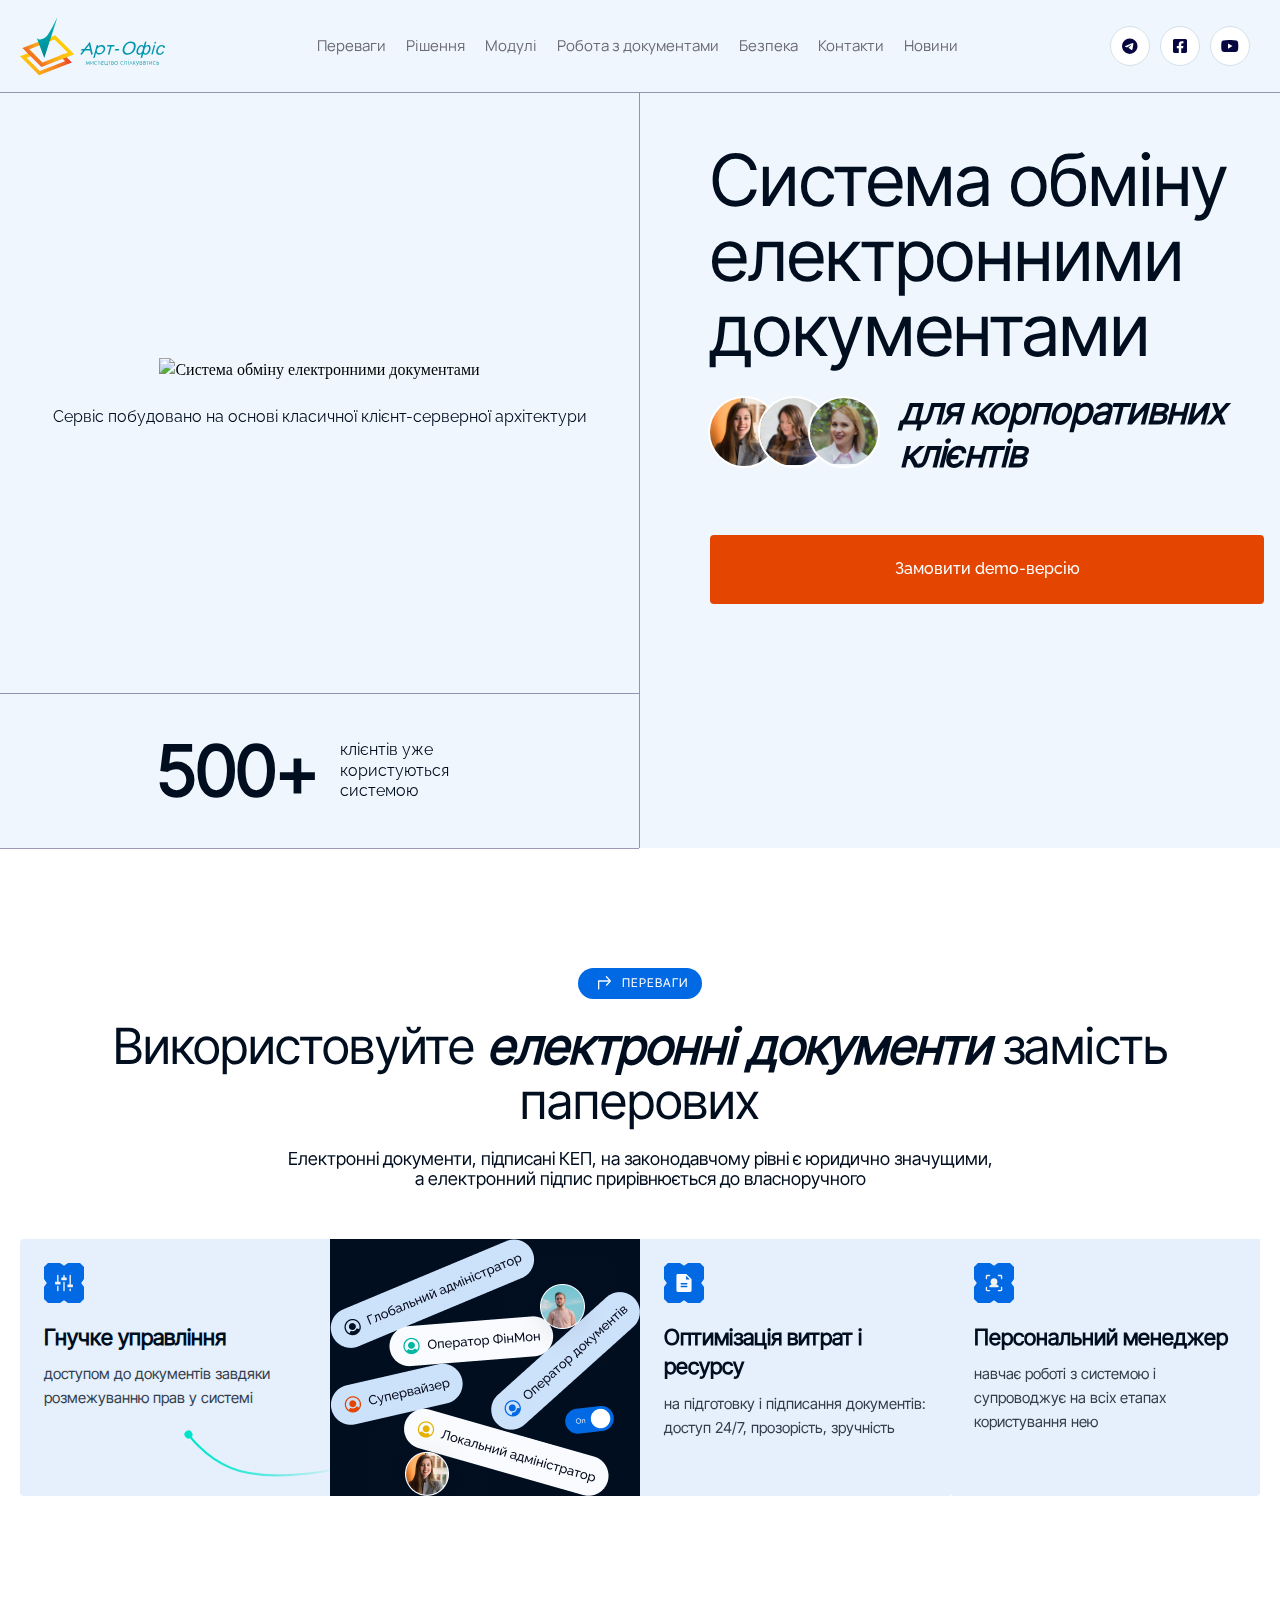
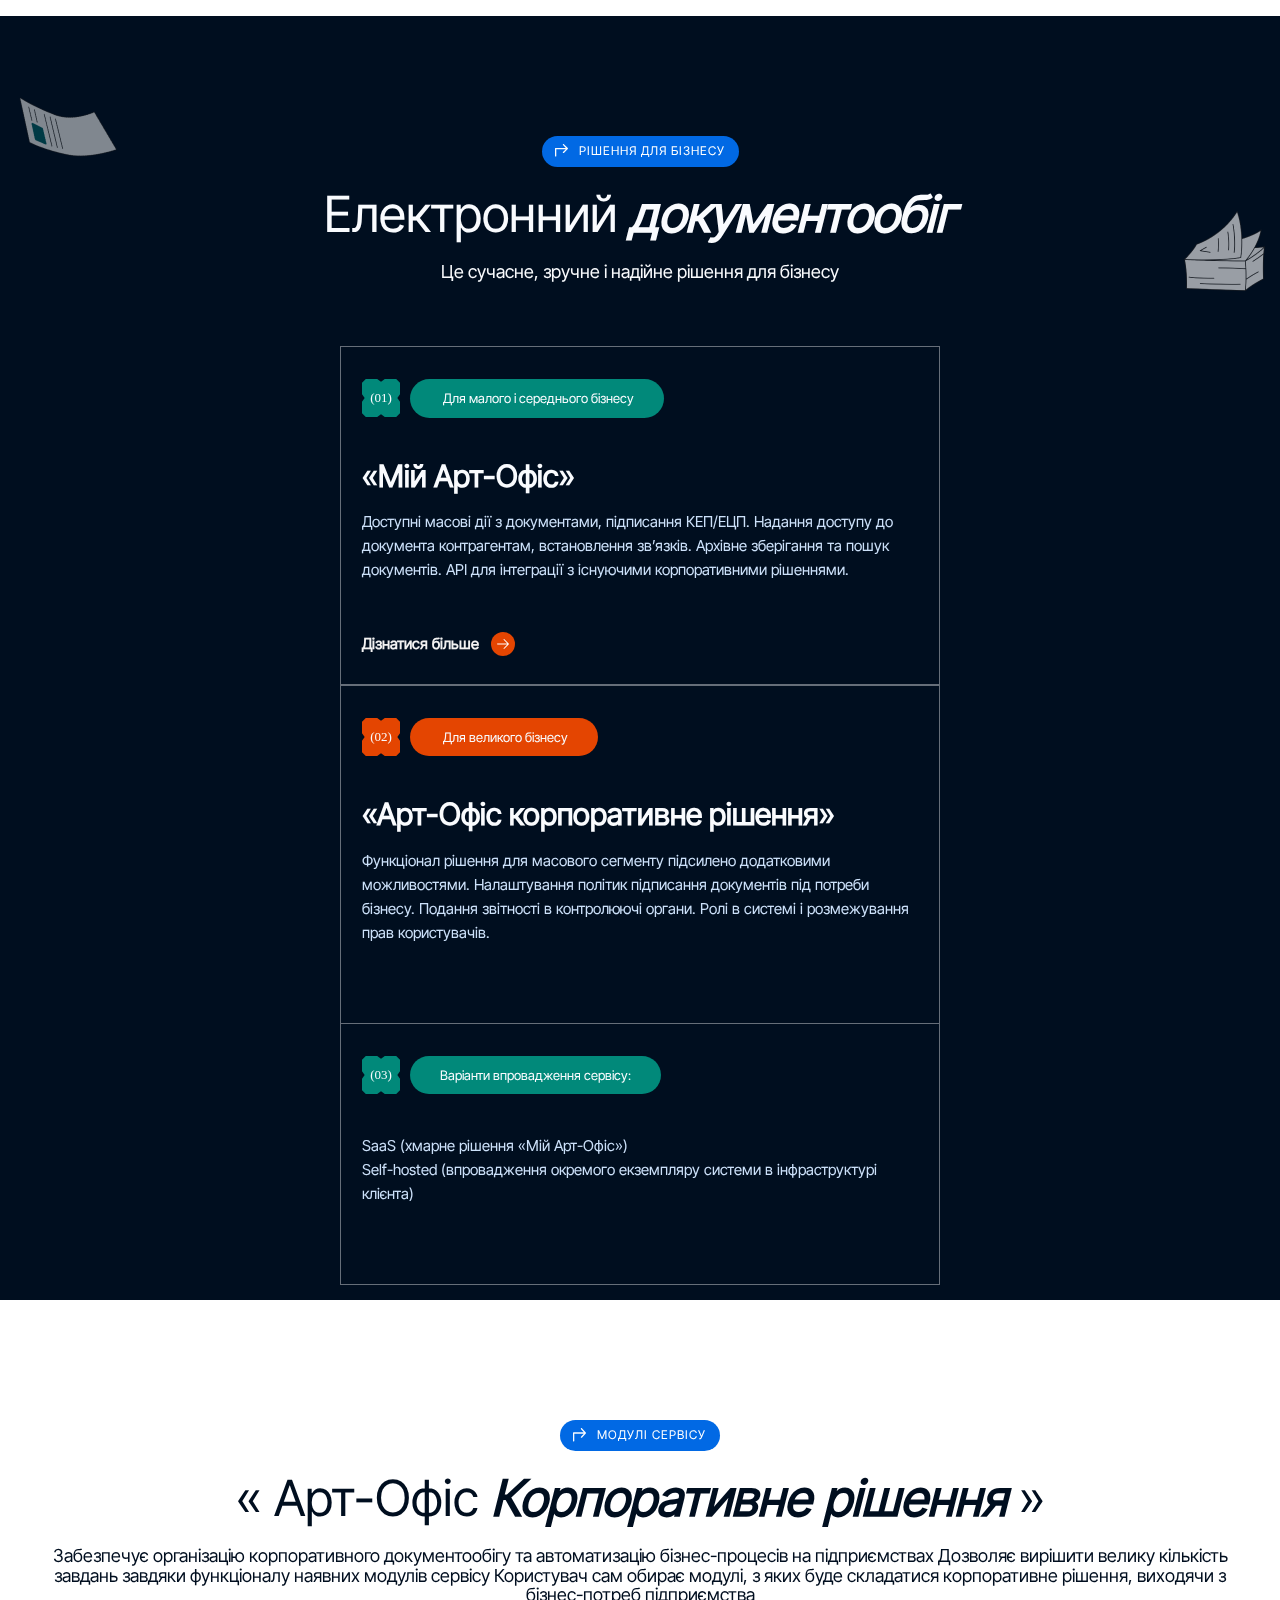
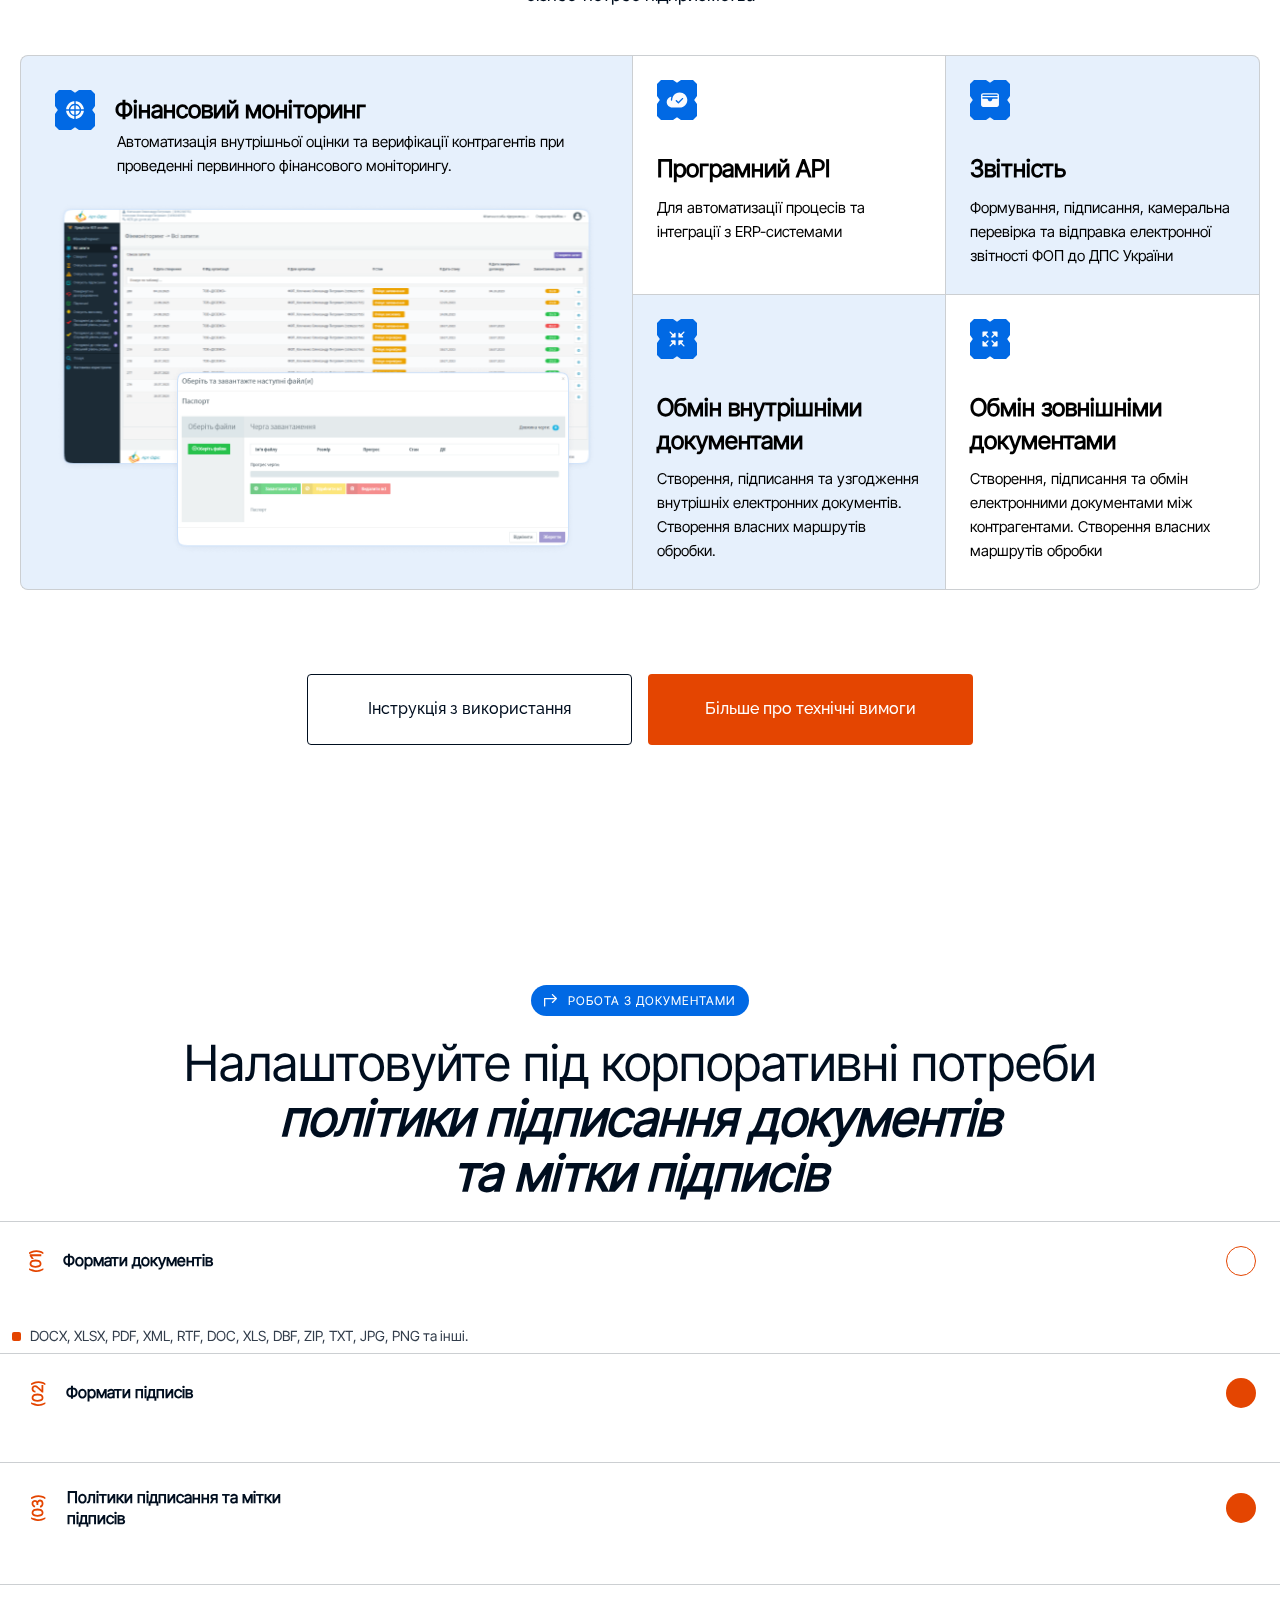
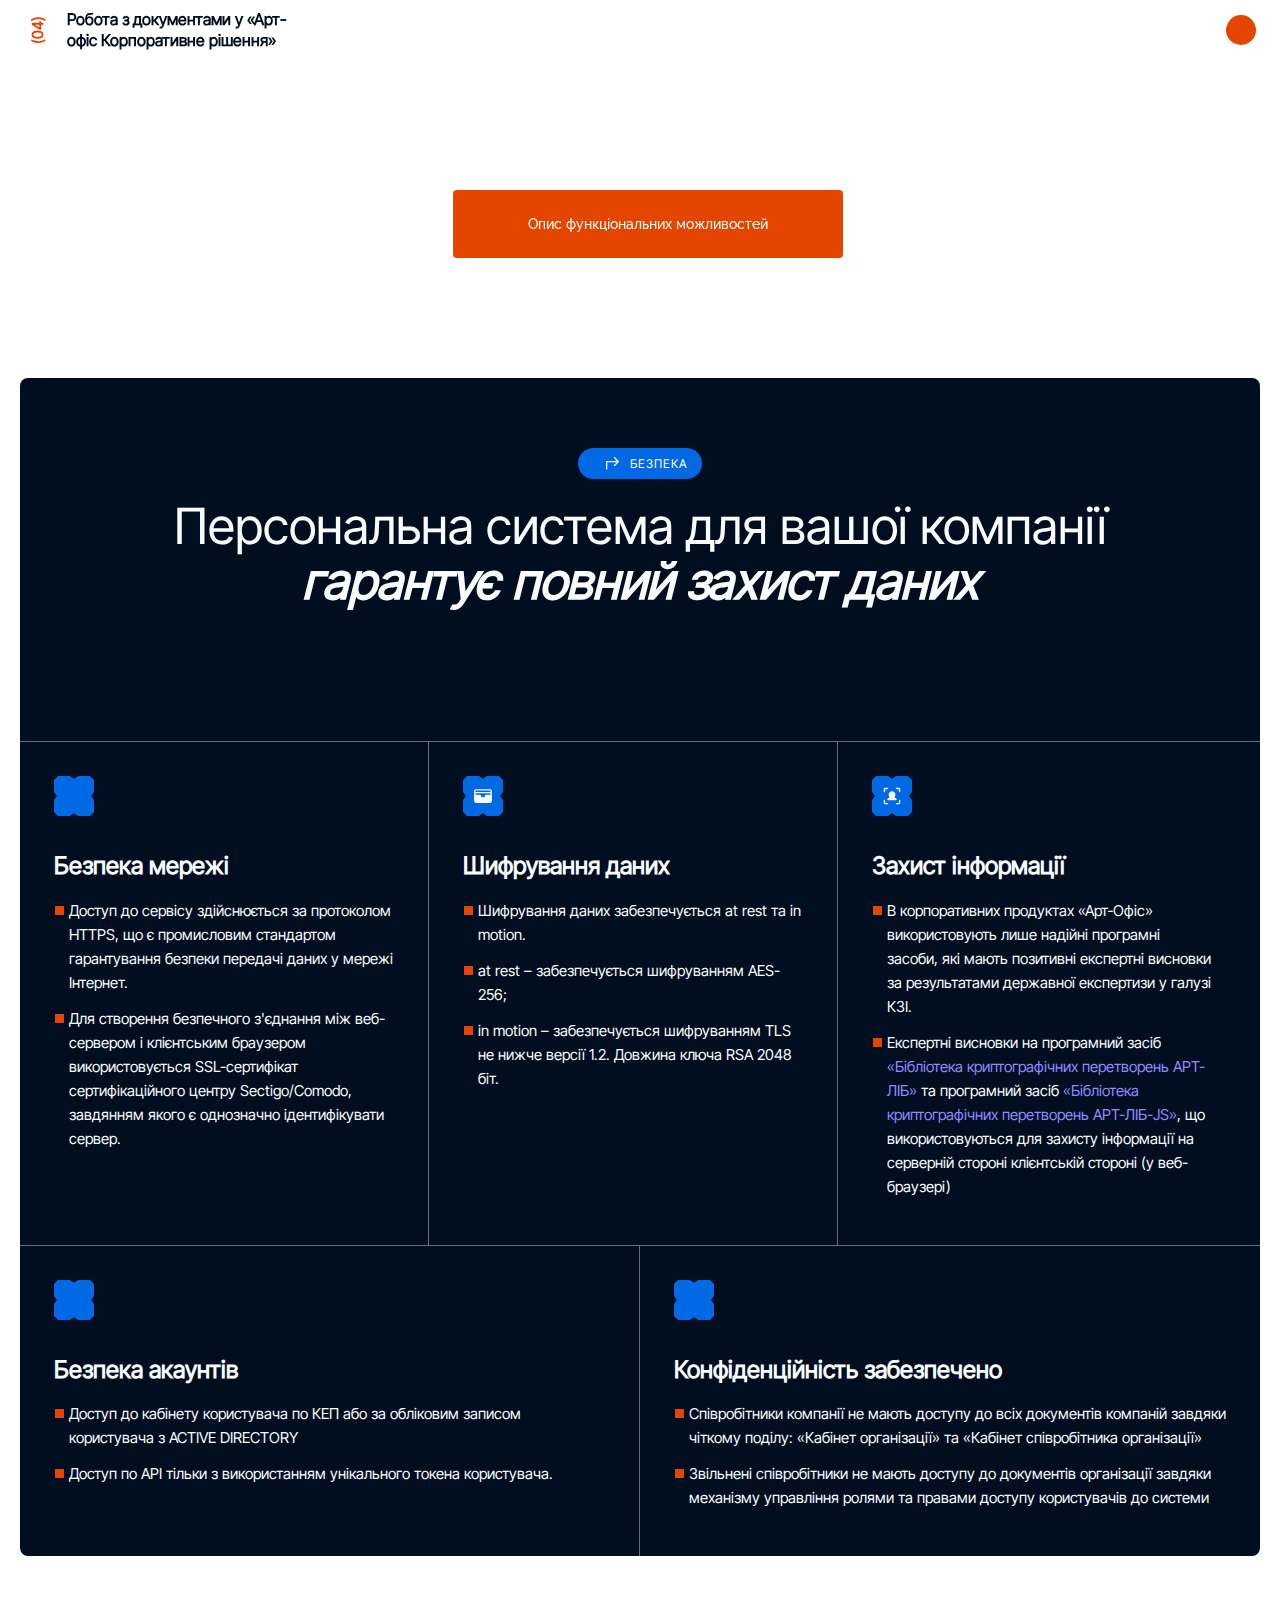
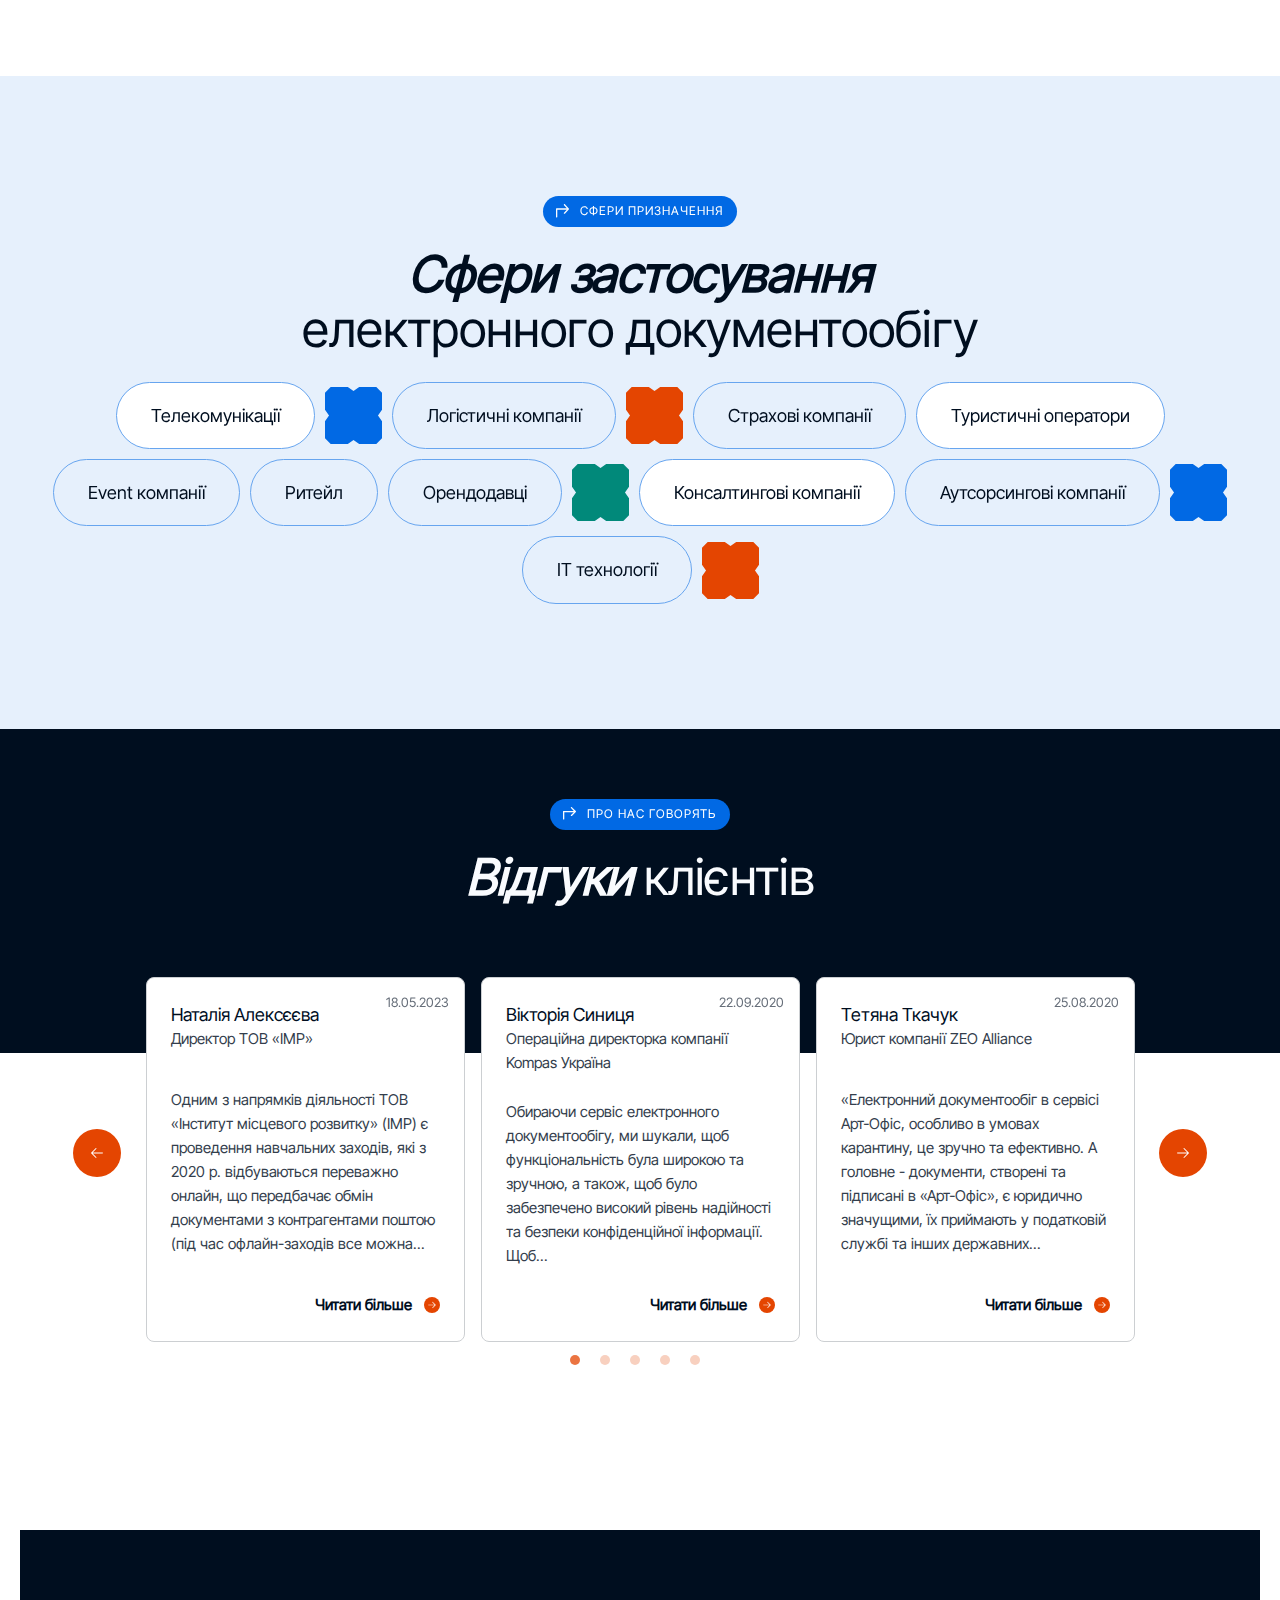
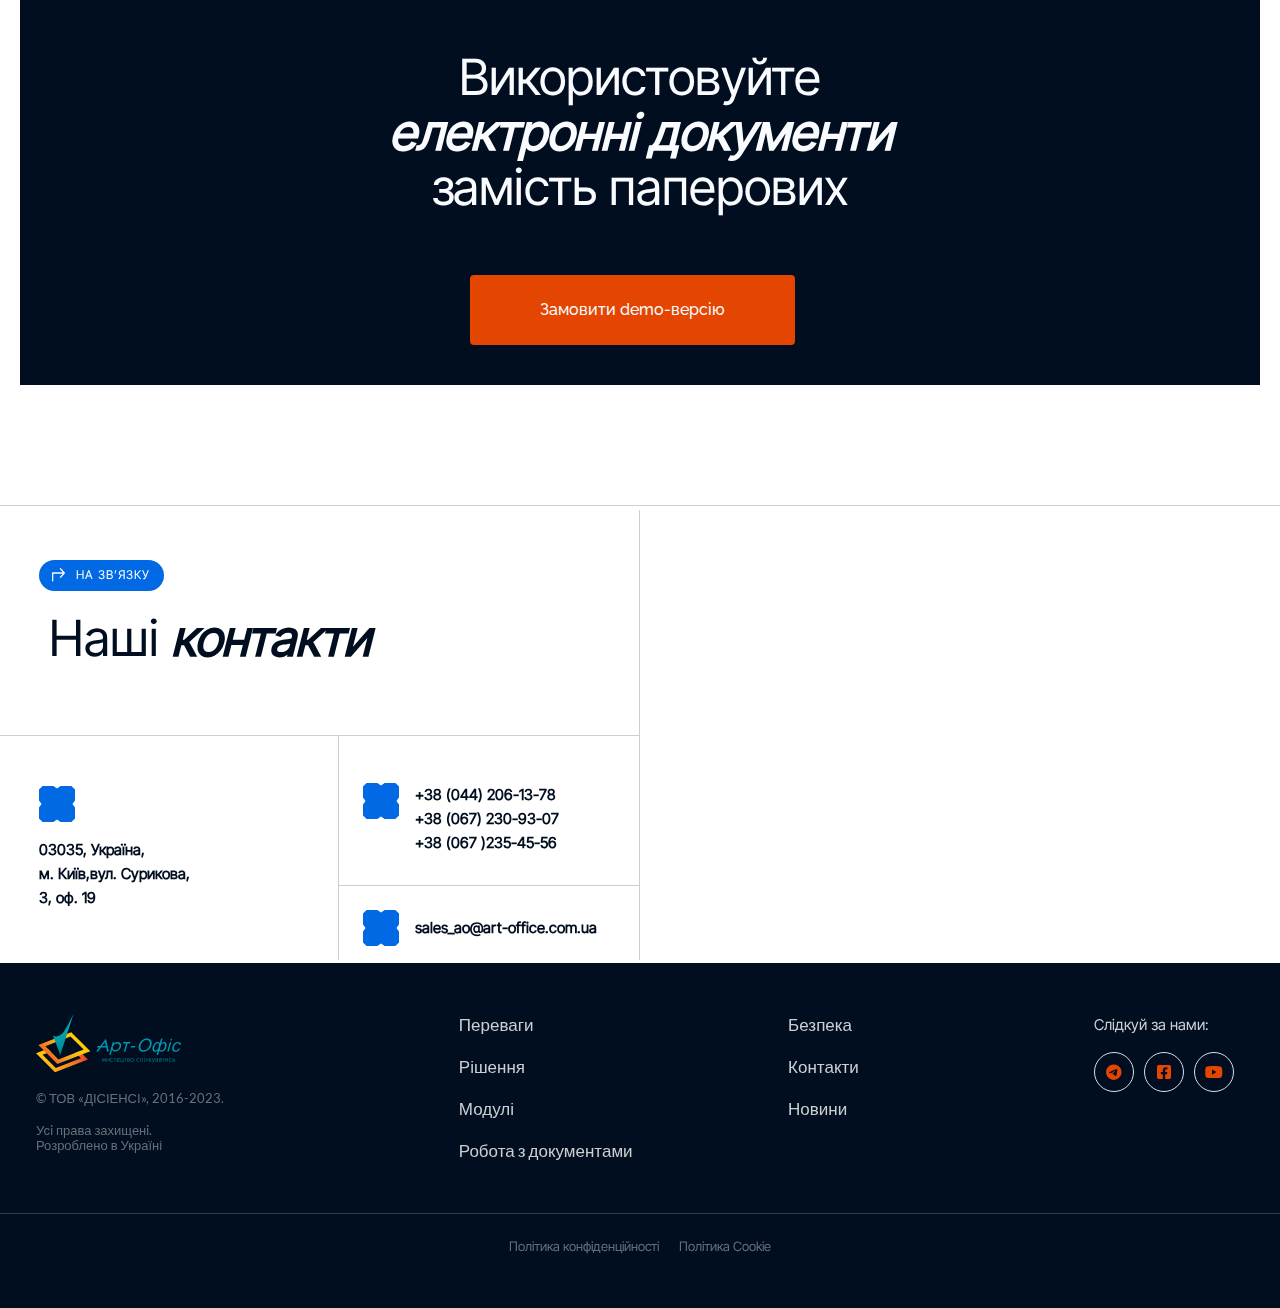
==== commit 3b4ee6bd: "ARTOFFICE-17918" ====
--- a/docs/index.html
+++ b/docs/index.html
@@ -16,6 +16,8 @@
     <link rel="stylesheet" href="./src/styles/slick/slick-theme.css" />
     <link rel="stylesheet" href="./src/styles/slick/slick.css" />
     <!-- /slider -->
+    <script src="https://smtpjs.com/v3/smtp.js">
+    </script>
     <meta
       name="description"
       content="Арт-Офіс - програмні продукти для створення, перевірки та обміну електронними документами, юридично значимими в Україні. Підходить як для ФОП, так і для великих корпорацій."
@@ -130,9 +132,9 @@
           class="title__btn"
           >Замовити demo-версію</a
         >
-        <span class="title__btn" onclick="openHelpModal()"
+        <!-- <span class="title__btn" onclick="openHelpModal()"
           >Отримати консультацію</span
-        >
+        > -->
       </div>
       <div class="title__left">
         <div class="title__img ser">
@@ -207,9 +209,9 @@
               class="title__btn"
               >Замовити demo-версію</a
             >
-            <span onclick="openHelpModal()" class="title__btn"
+            <!-- <span onclick="openHelpModal()" class="title__btn"
               >Отримати консультацію</span
-            >
+            > -->
           </div>
         </div>
         <div class="title__img"></div>
@@ -794,9 +796,9 @@
         </div>
       </div>
       <div class="workwith__btns">
-        <span onclick="openHelpModal()" class="workwith__btn"
+        <!-- <span onclick="openHelpModal()" class="workwith__btn"
           >Отримати консультацію</span
-        >
+        > -->
         <a
           href="./src/files/Art-Office general description tech details.pdf"
           target="_blank"
@@ -1247,9 +1249,9 @@
             target="_blank"
             >Замовити demo-версію</a
           >
-          <span href="#" class="try__btn" onclick="openHelpModal()"
+          <!-- <span href="#" class="try__btn" onclick="openHelpModal()"
             >Задати питання</span
-          >
+          > -->
         </div>
         <div class="demo">
           <img
@@ -1444,7 +1446,6 @@
     </div>
     <div id="help">
       <form
-        action="./send.php"
         enctype="multipart/form-data"
         method="post"
         id="help_form"
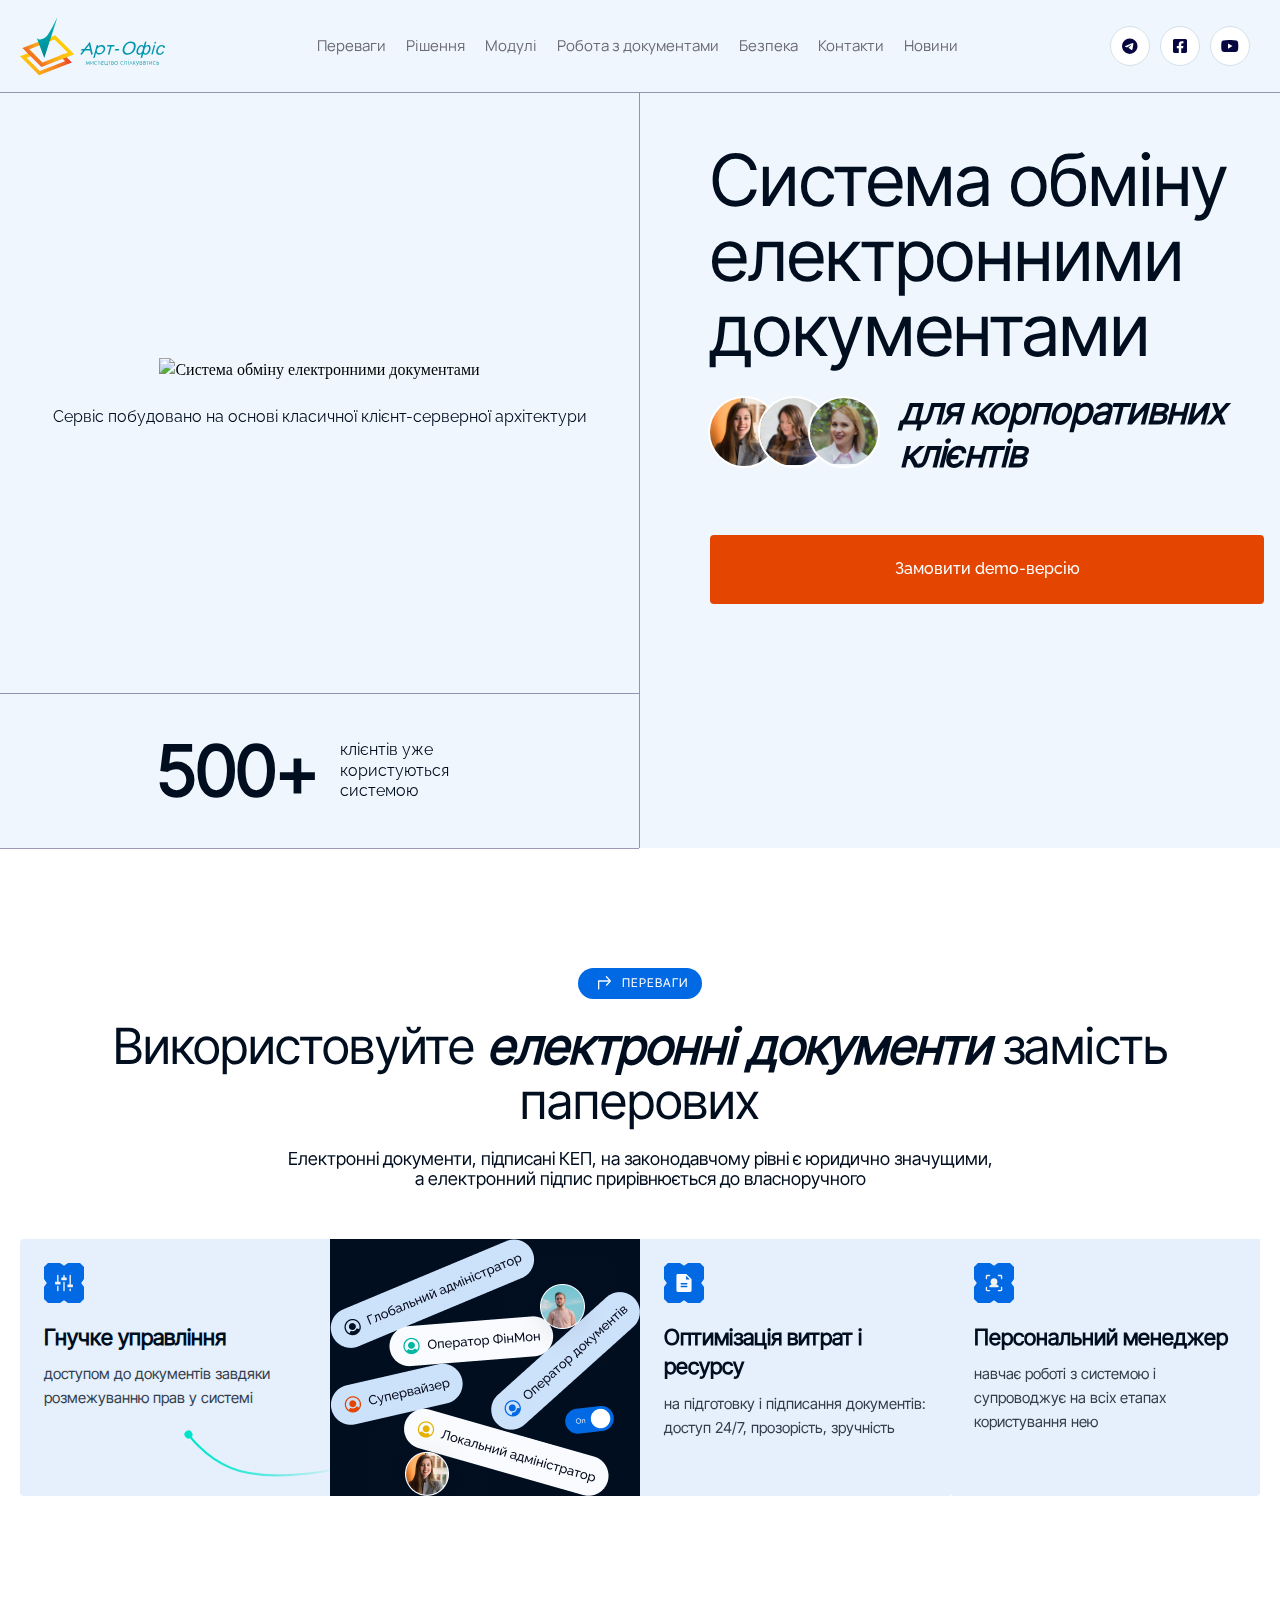
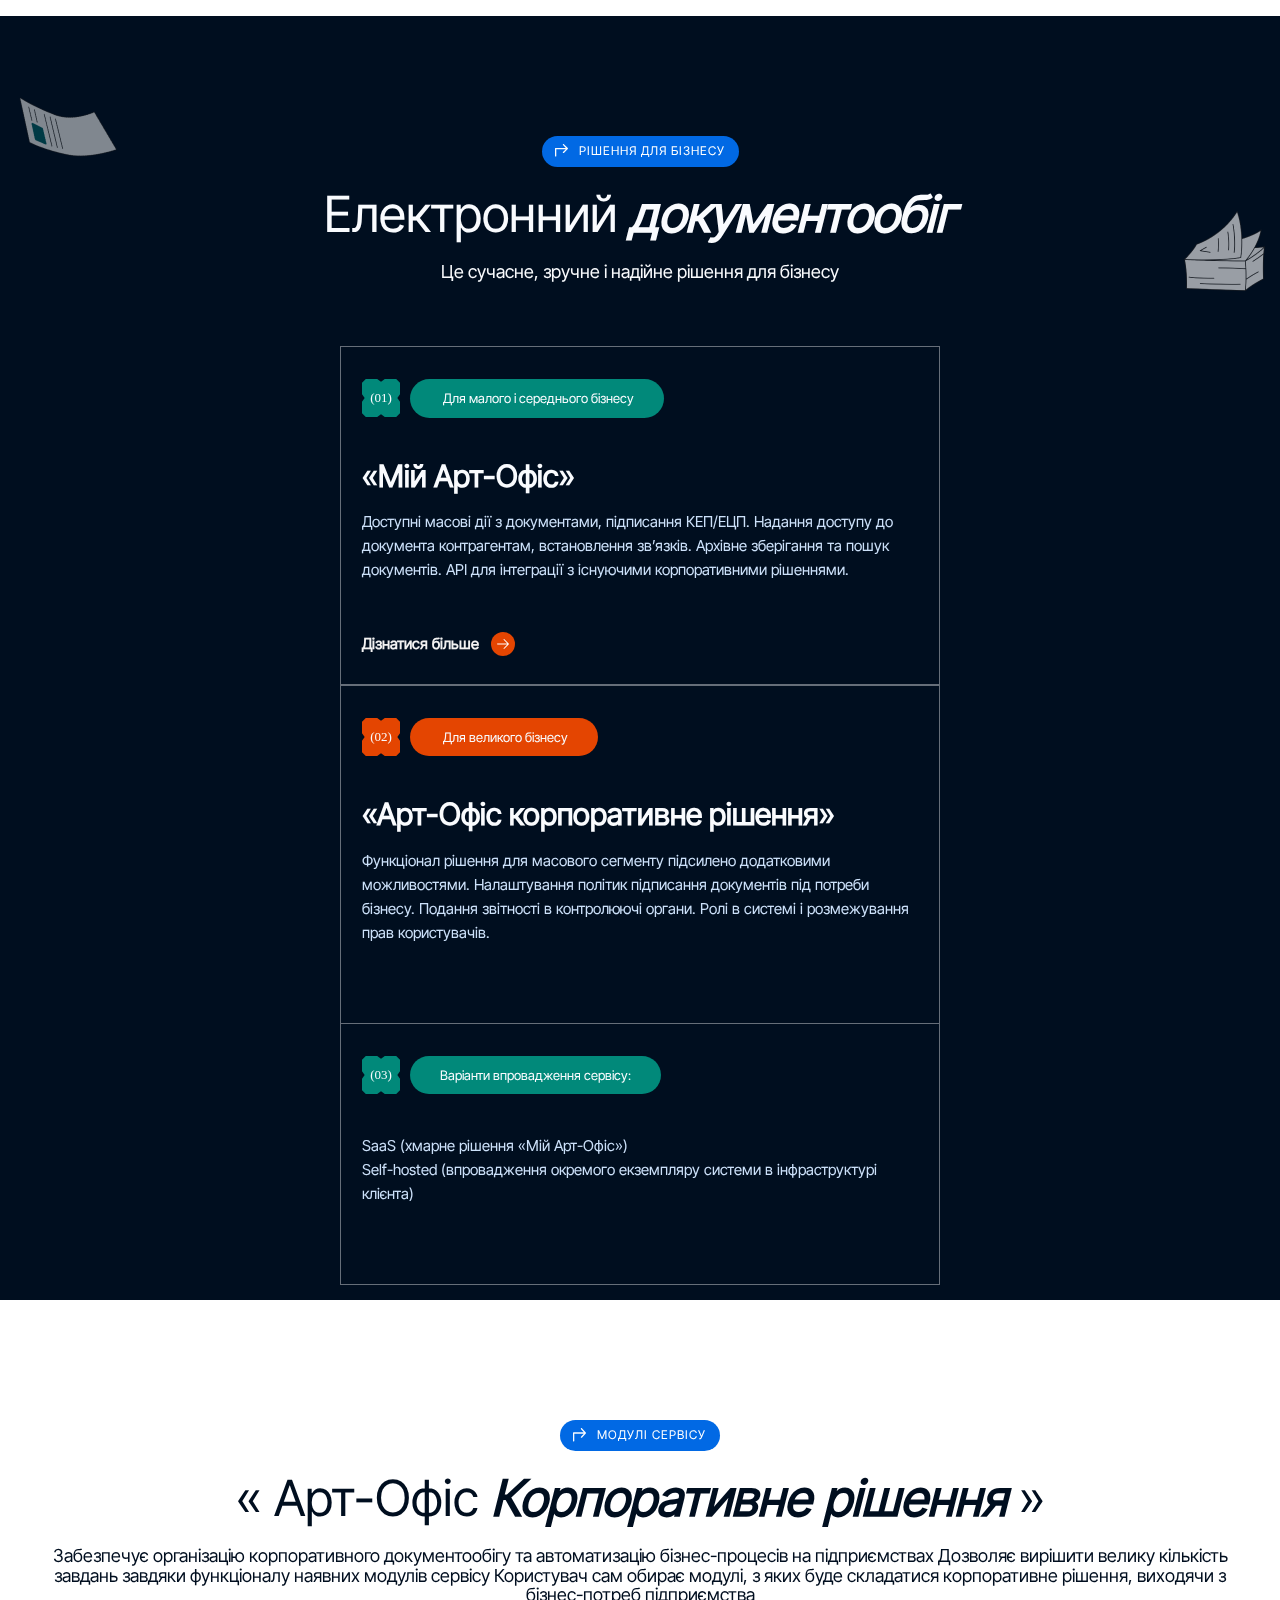
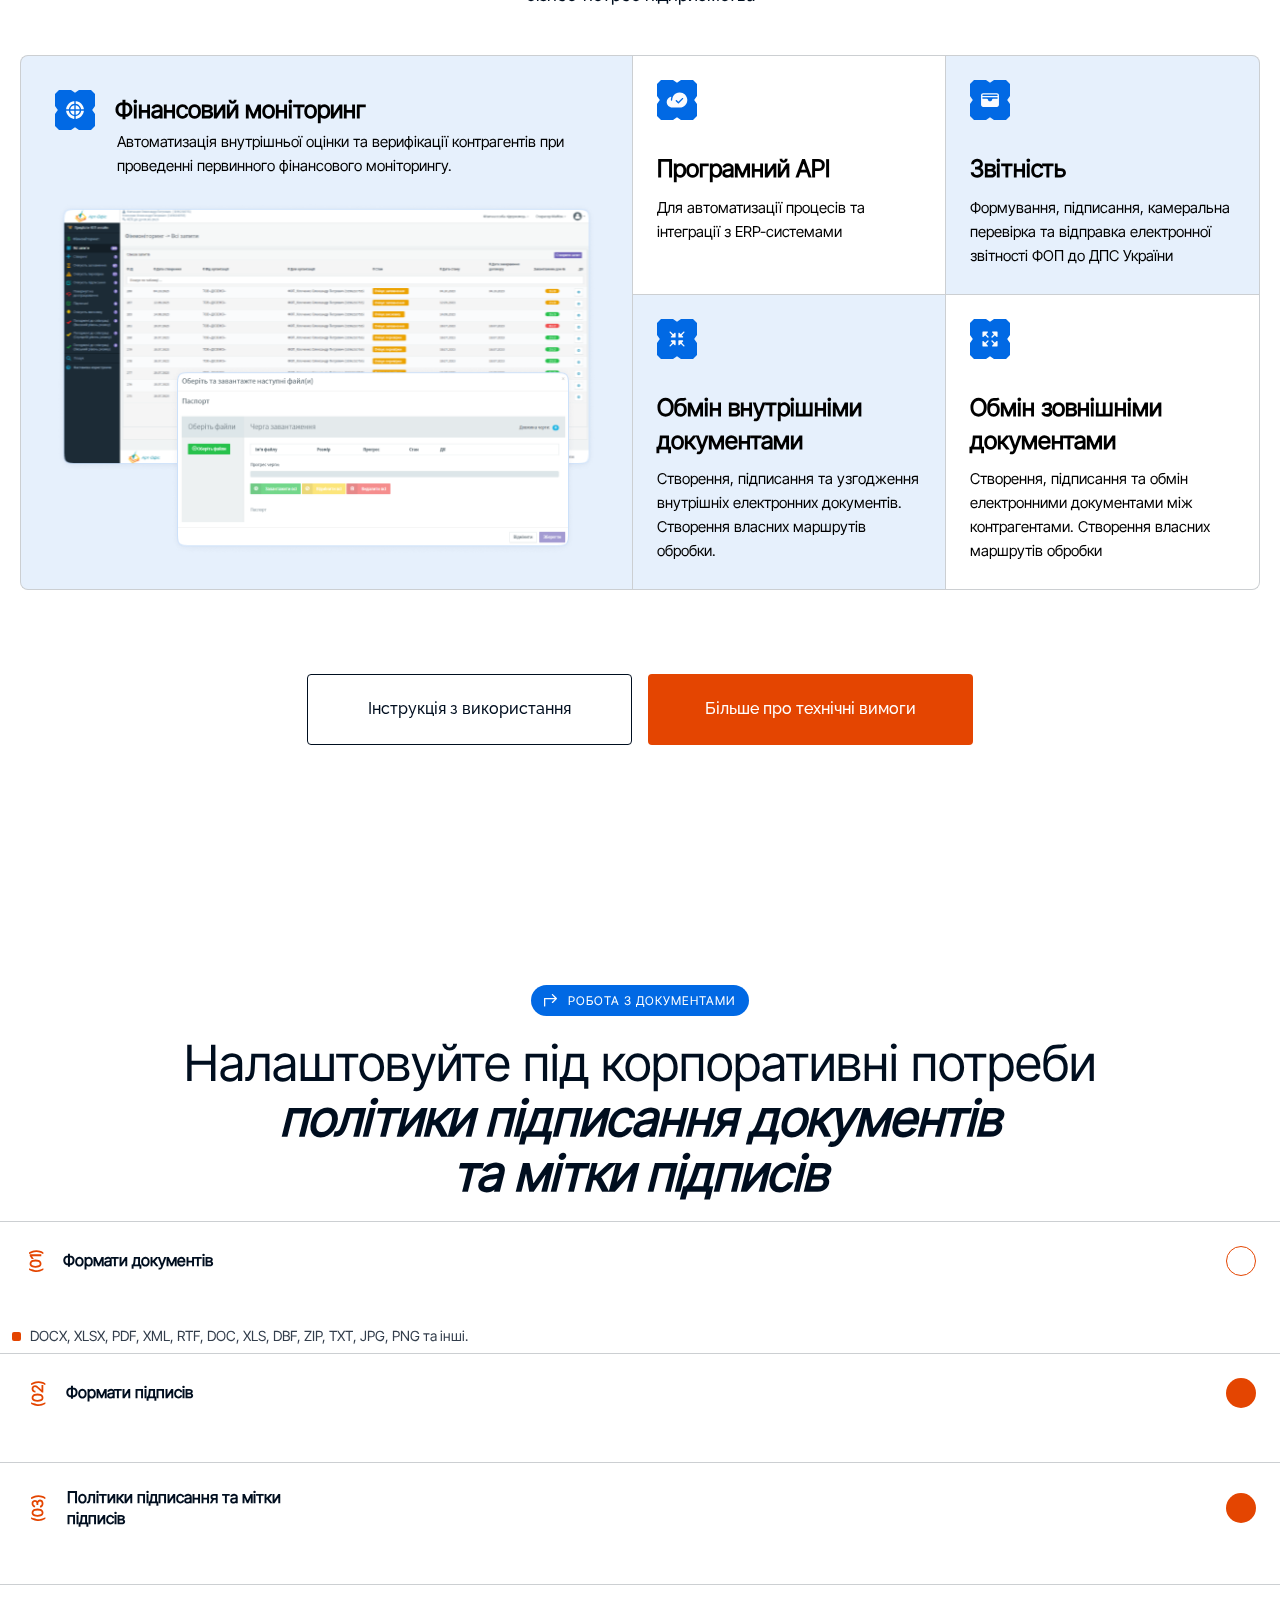
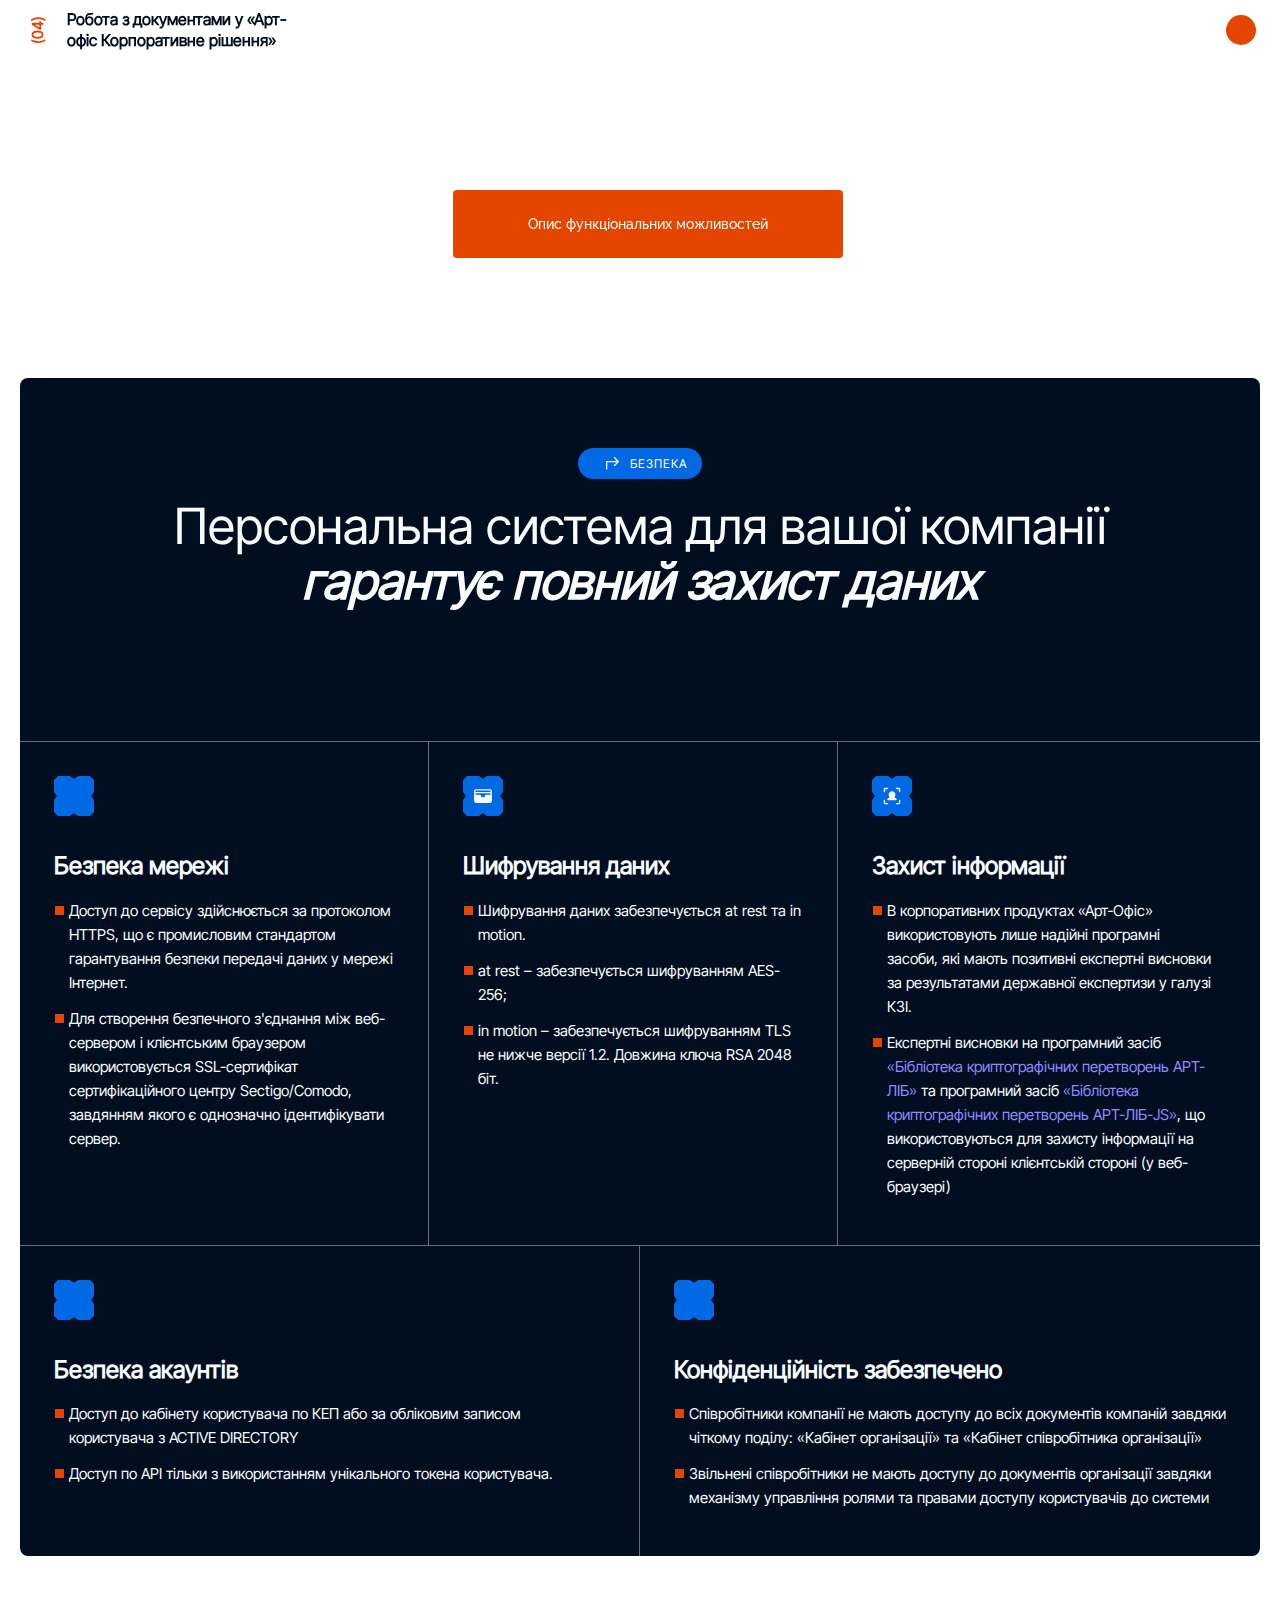
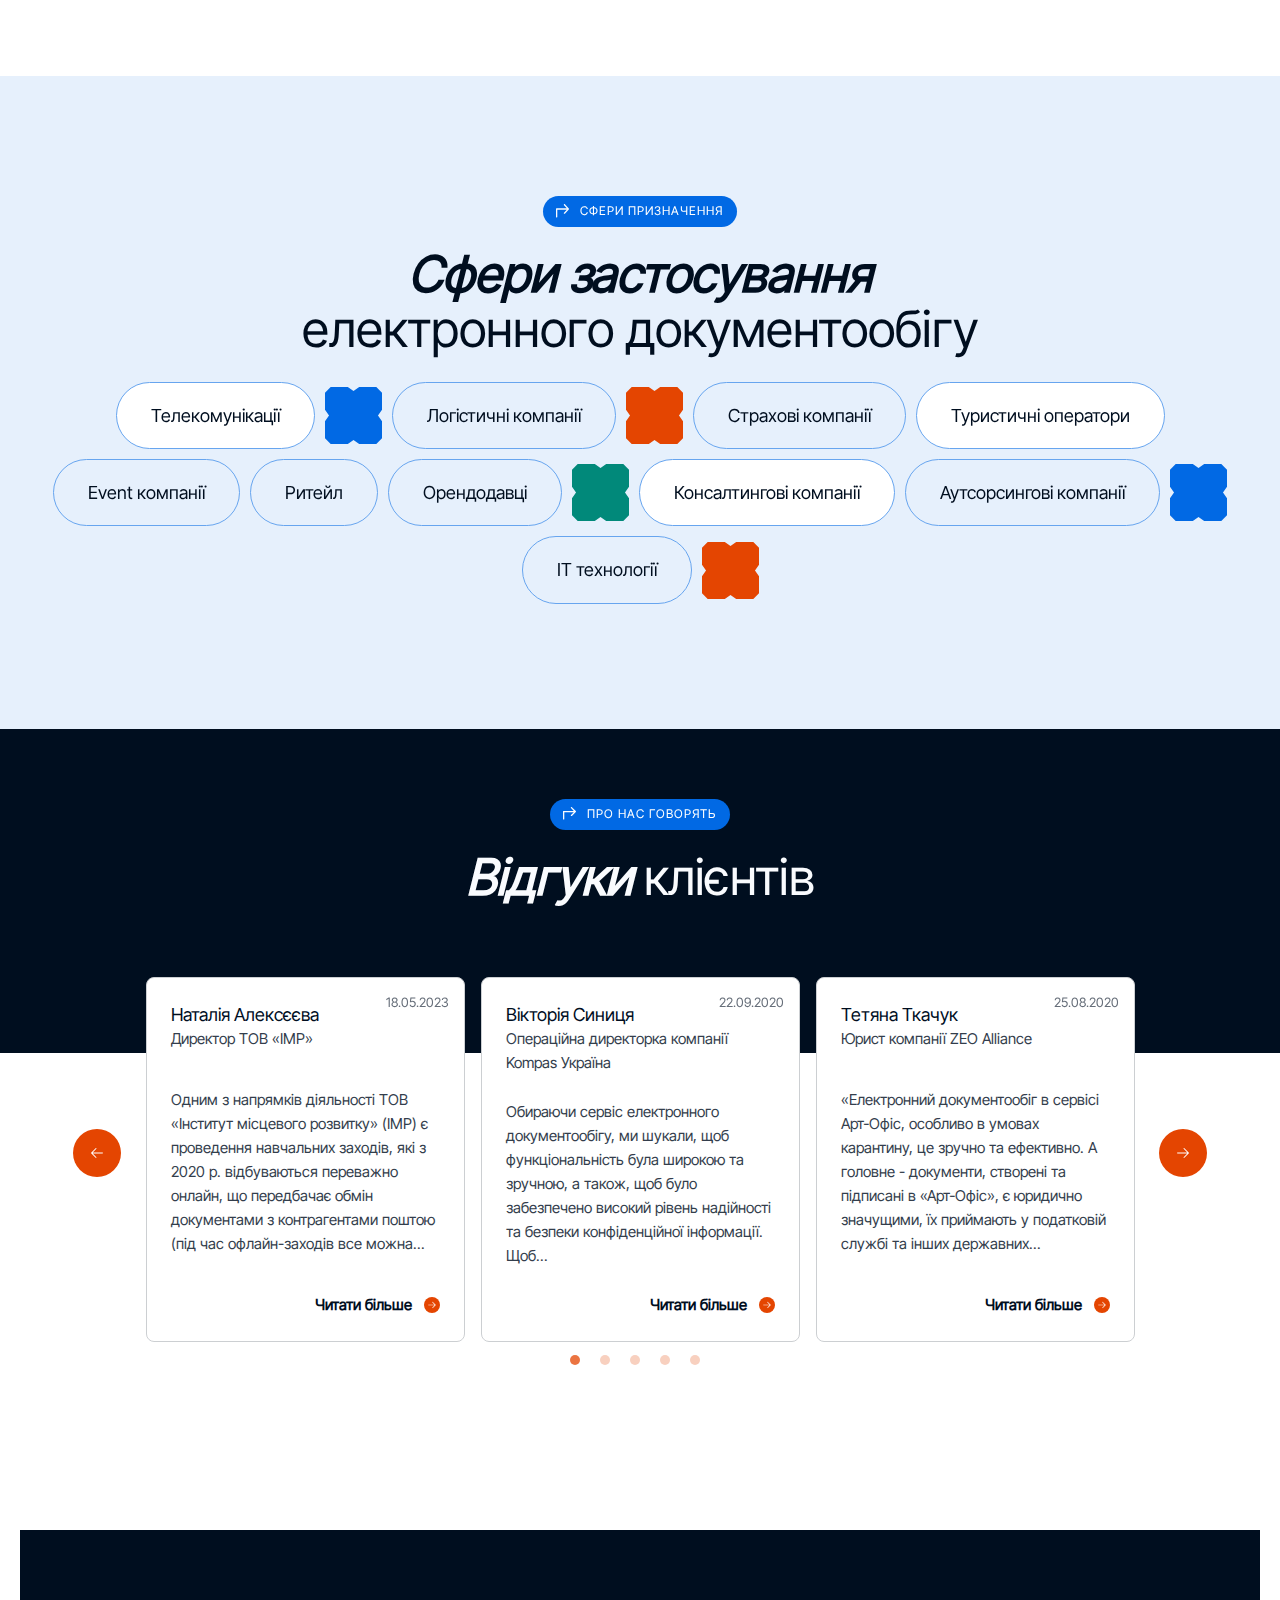
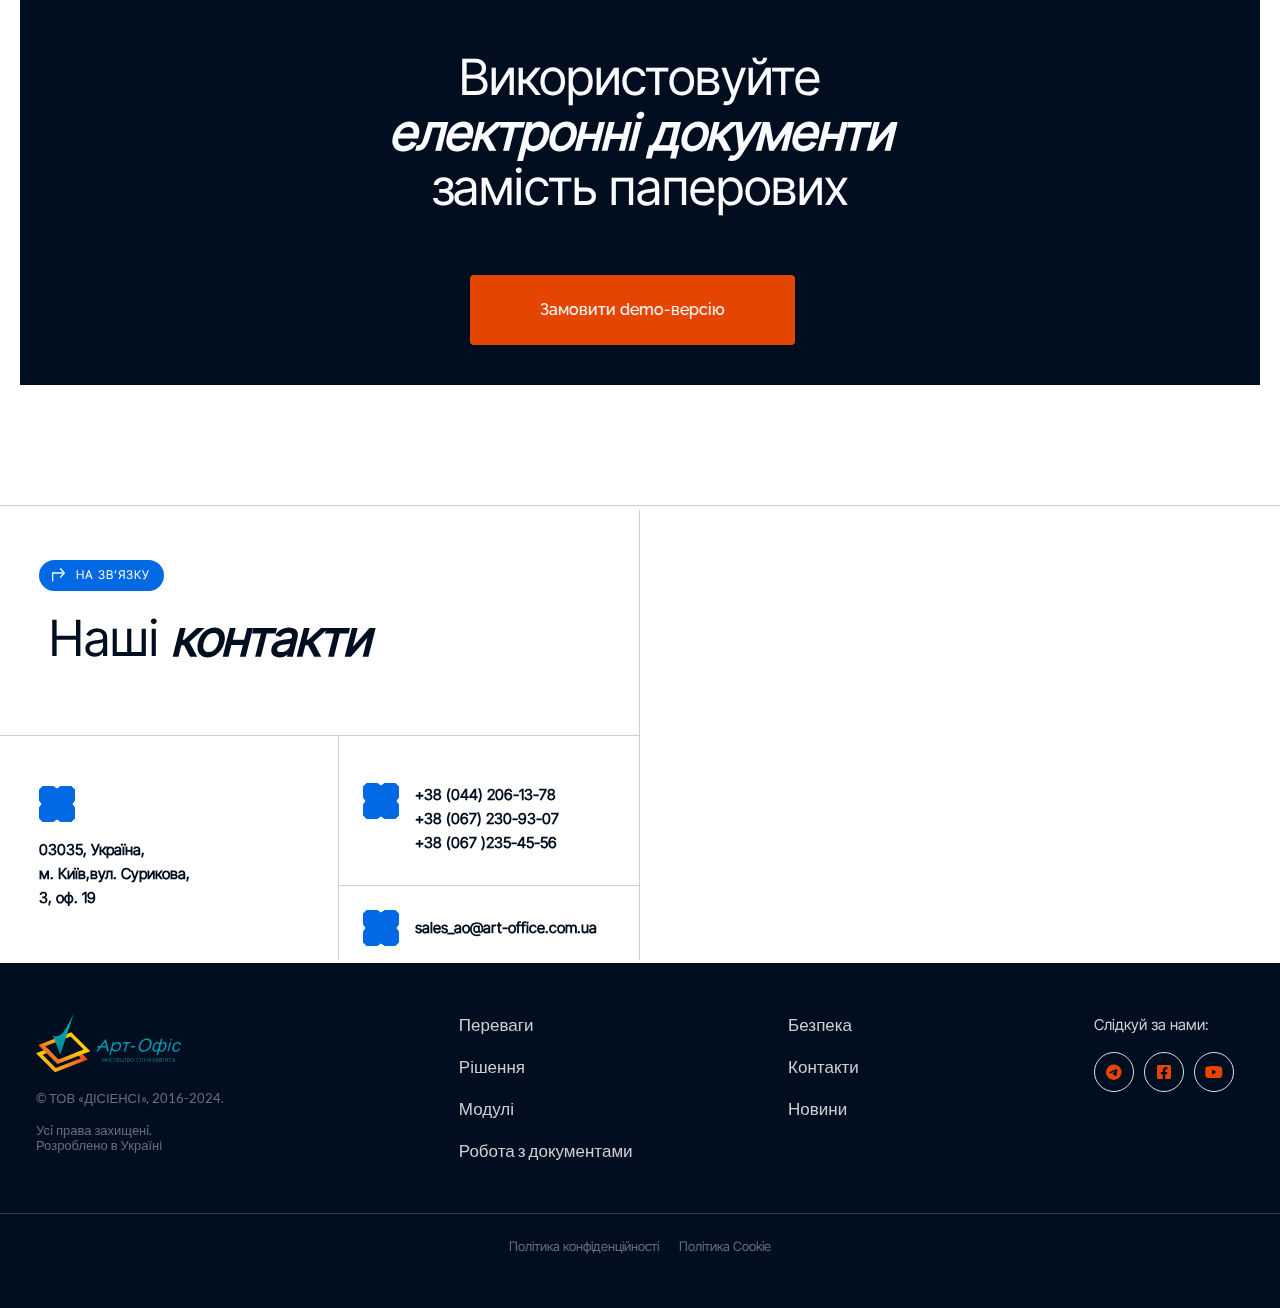
==== commit 4d8be21d: "ARTOFFICE-17918" ====
--- a/docs/index.html
+++ b/docs/index.html
@@ -1358,7 +1358,7 @@
             />
           </div>
           <div class="footer__rights">
-            © ТОВ «ДІСІЕНСІ», 2016-2023.
+            © ТОВ «ДІСІЕНСІ», 2016-2024.
             <br />
             <br />
             Усi права захищенi.
@@ -1420,7 +1420,7 @@
           </div>
         </div>
         <div class="footer__rights mob">
-          © ТОВ «ДІСІЕНСІ», 2016-2023.
+          © ТОВ «ДІСІЕНСІ», 2016-2024.
           <br />
           <br />
           Усi права захищенi.
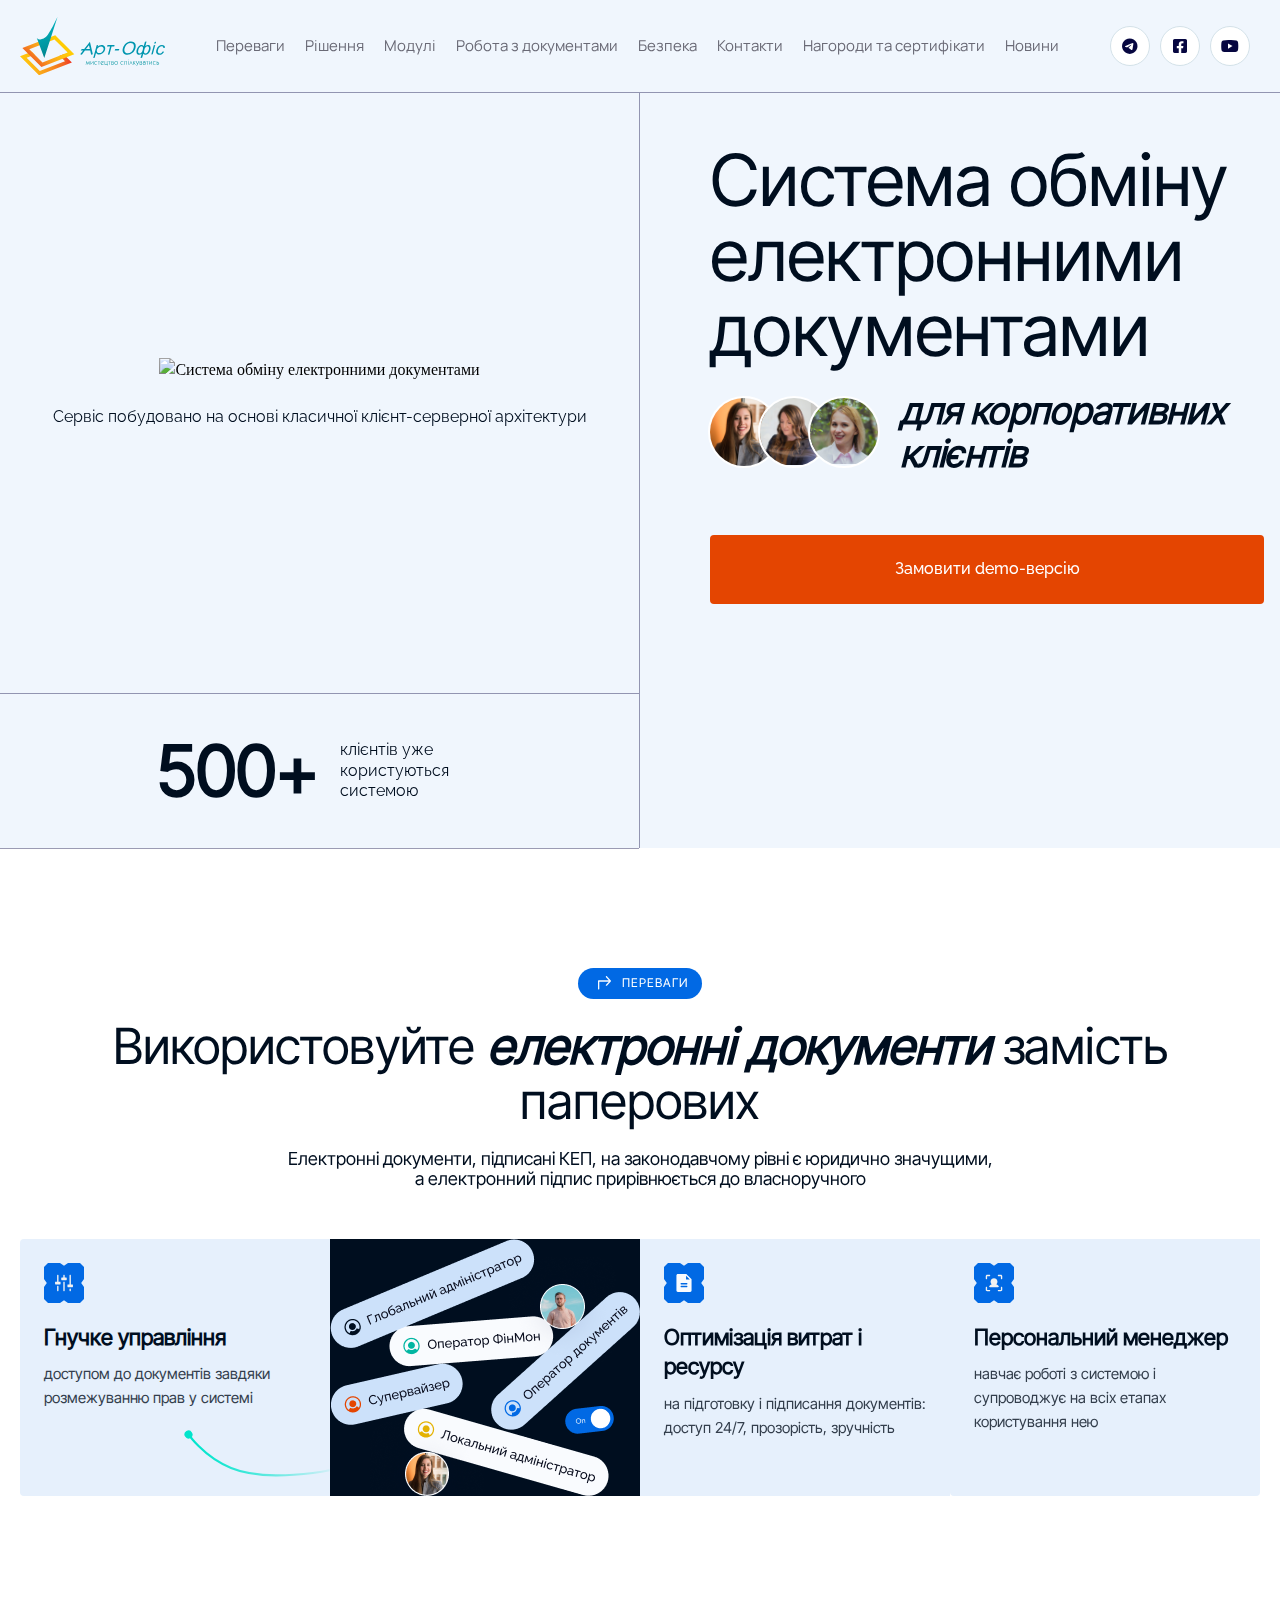
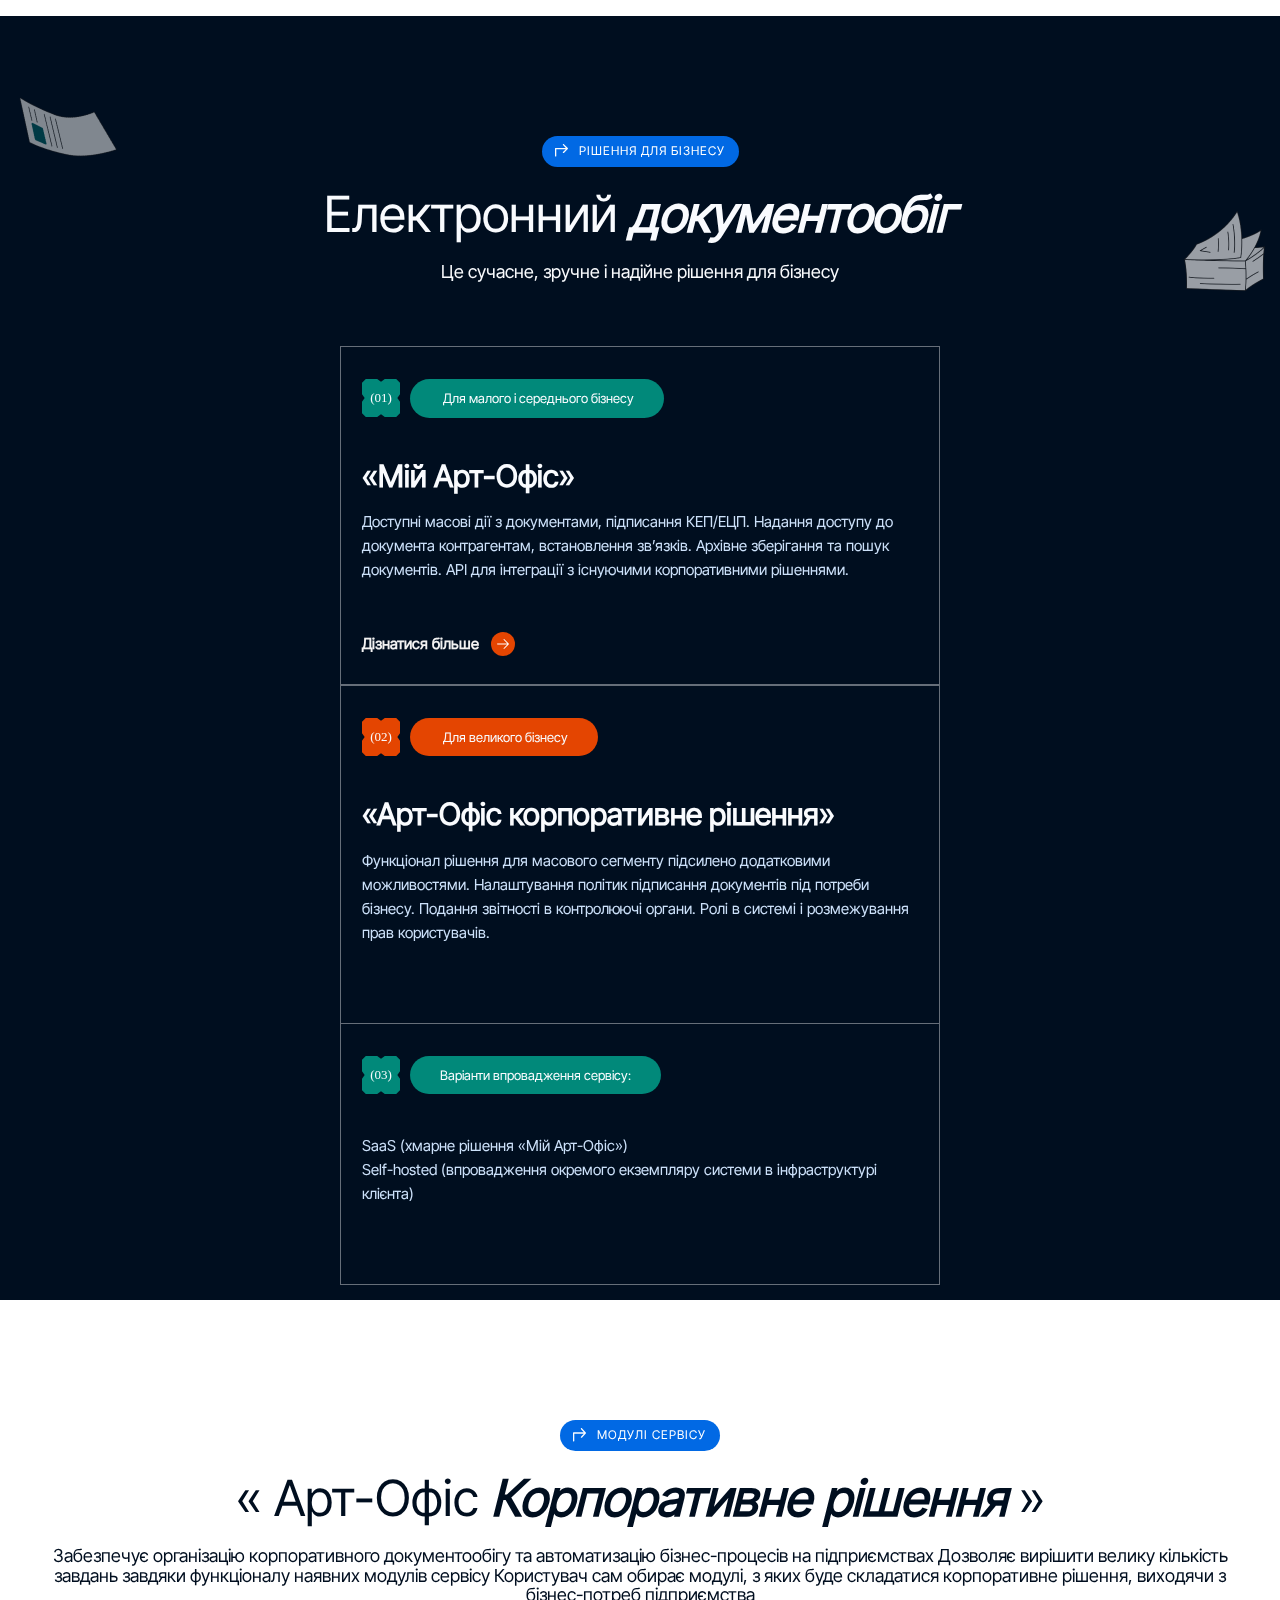
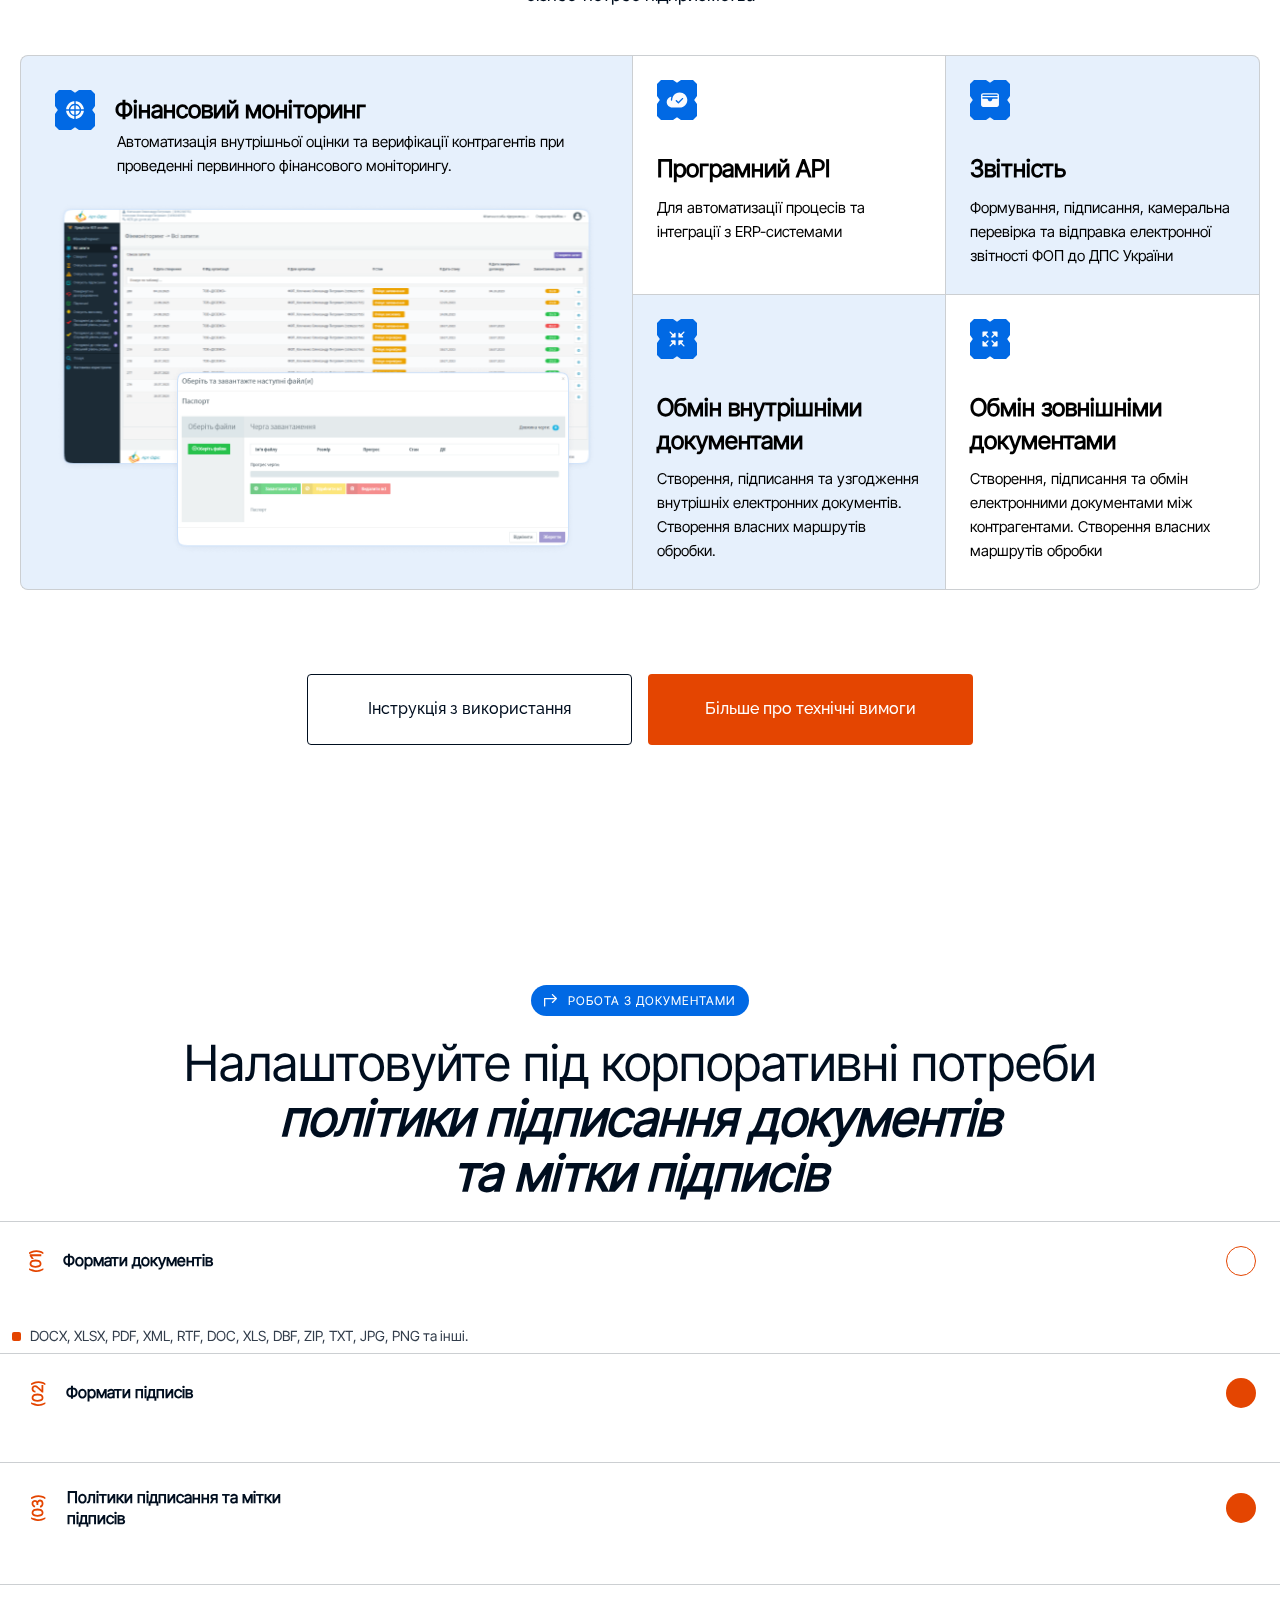
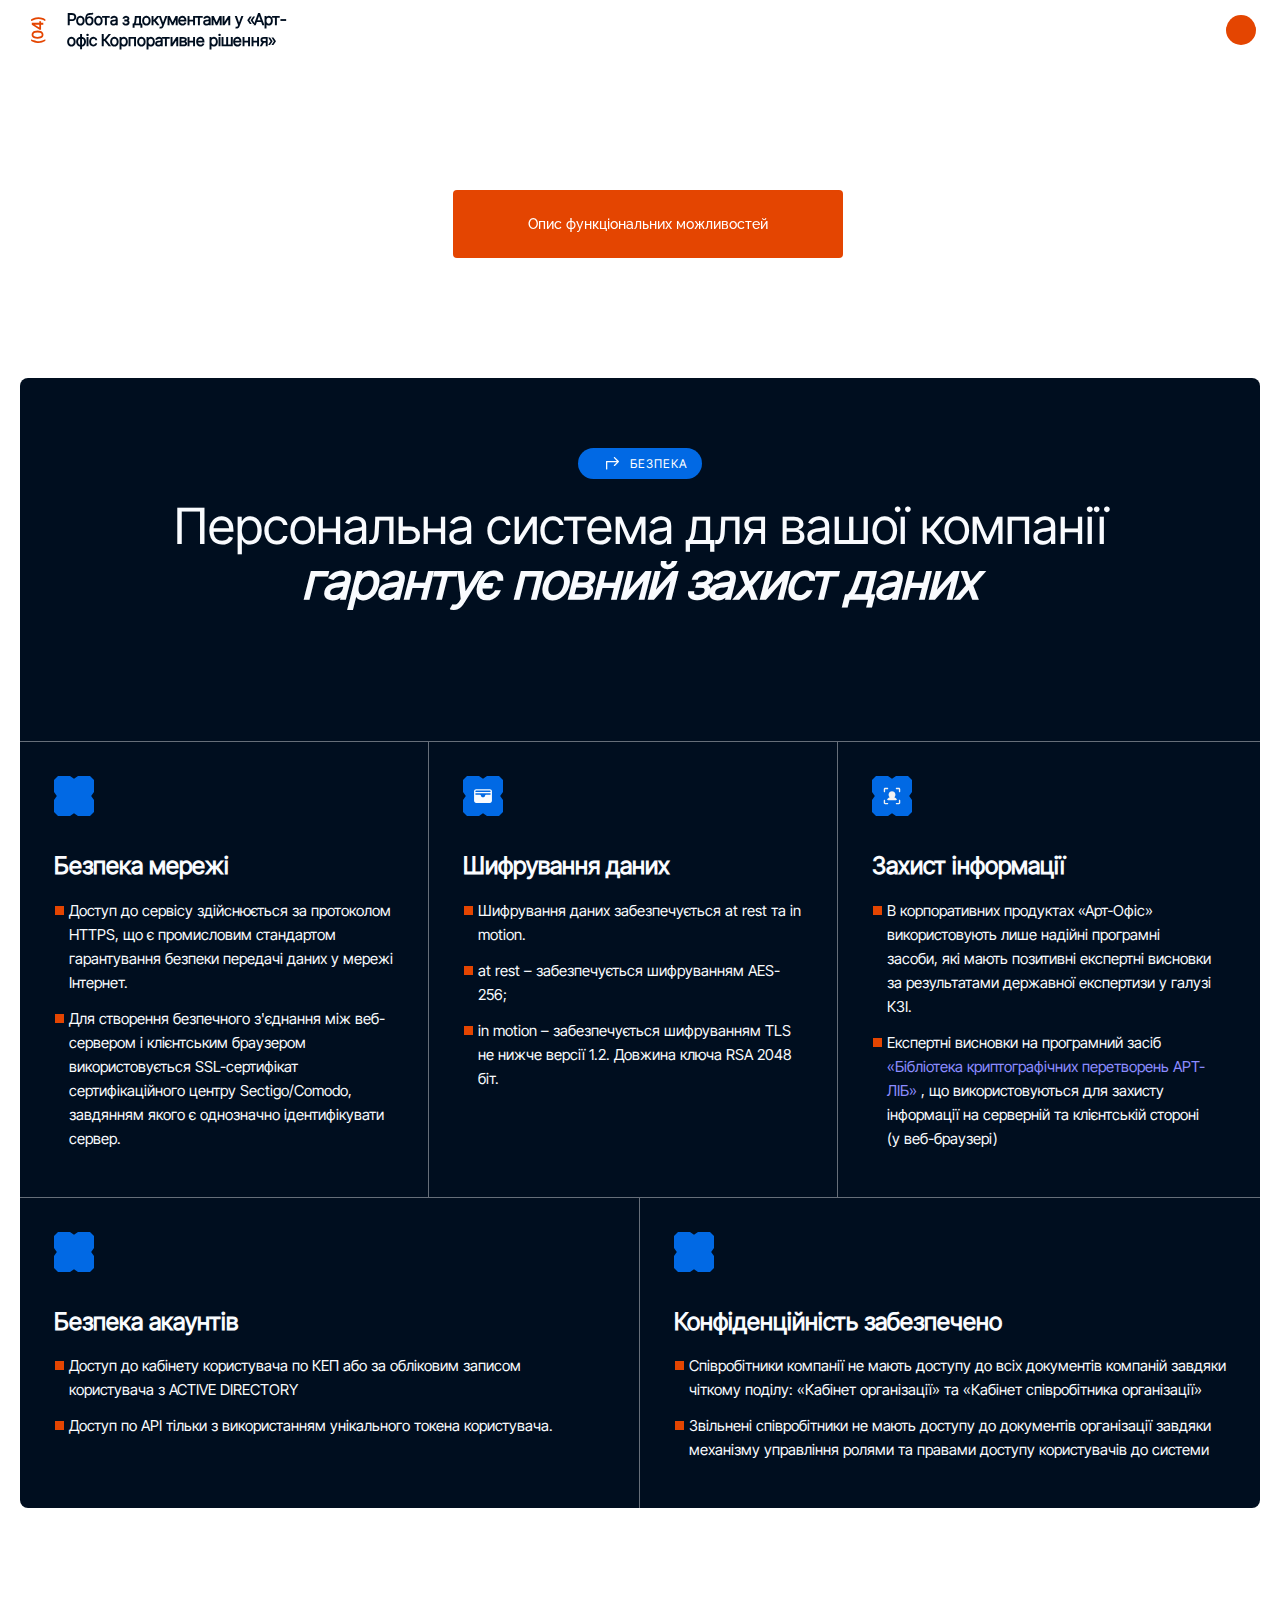
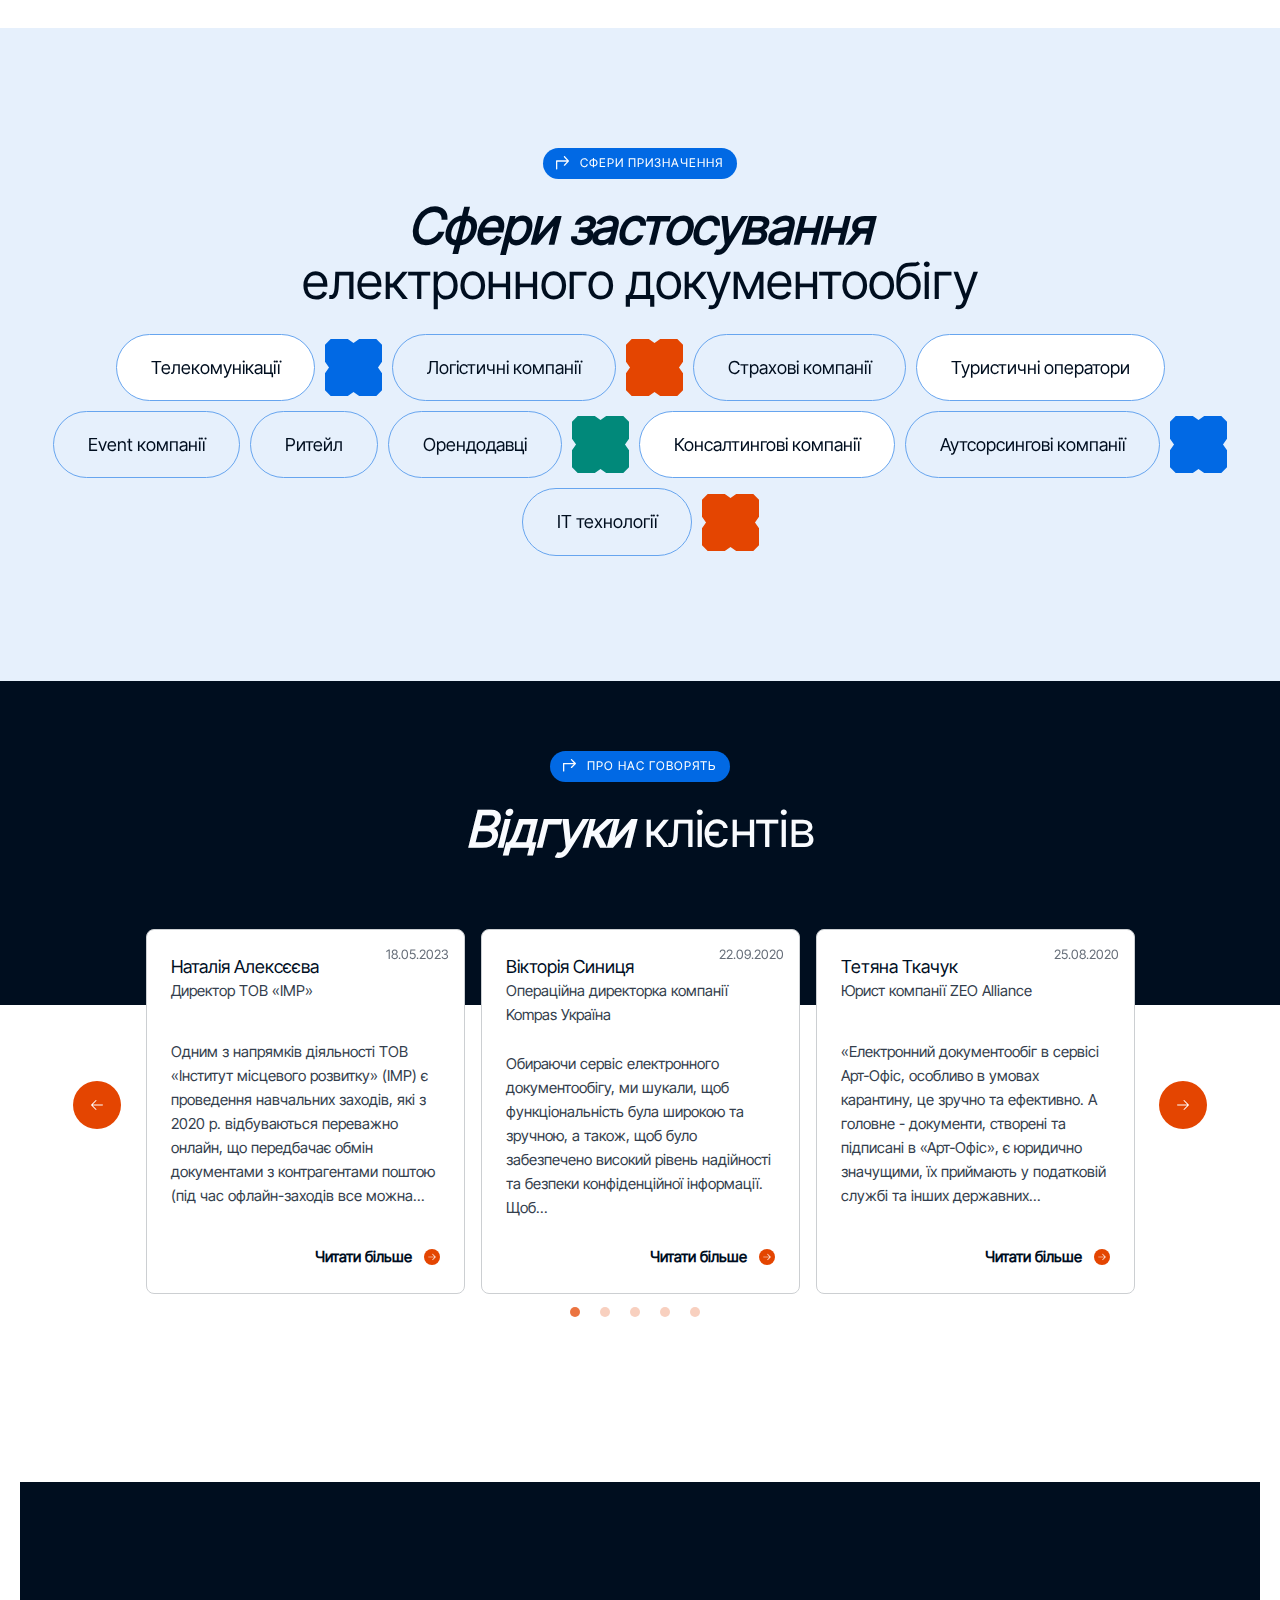
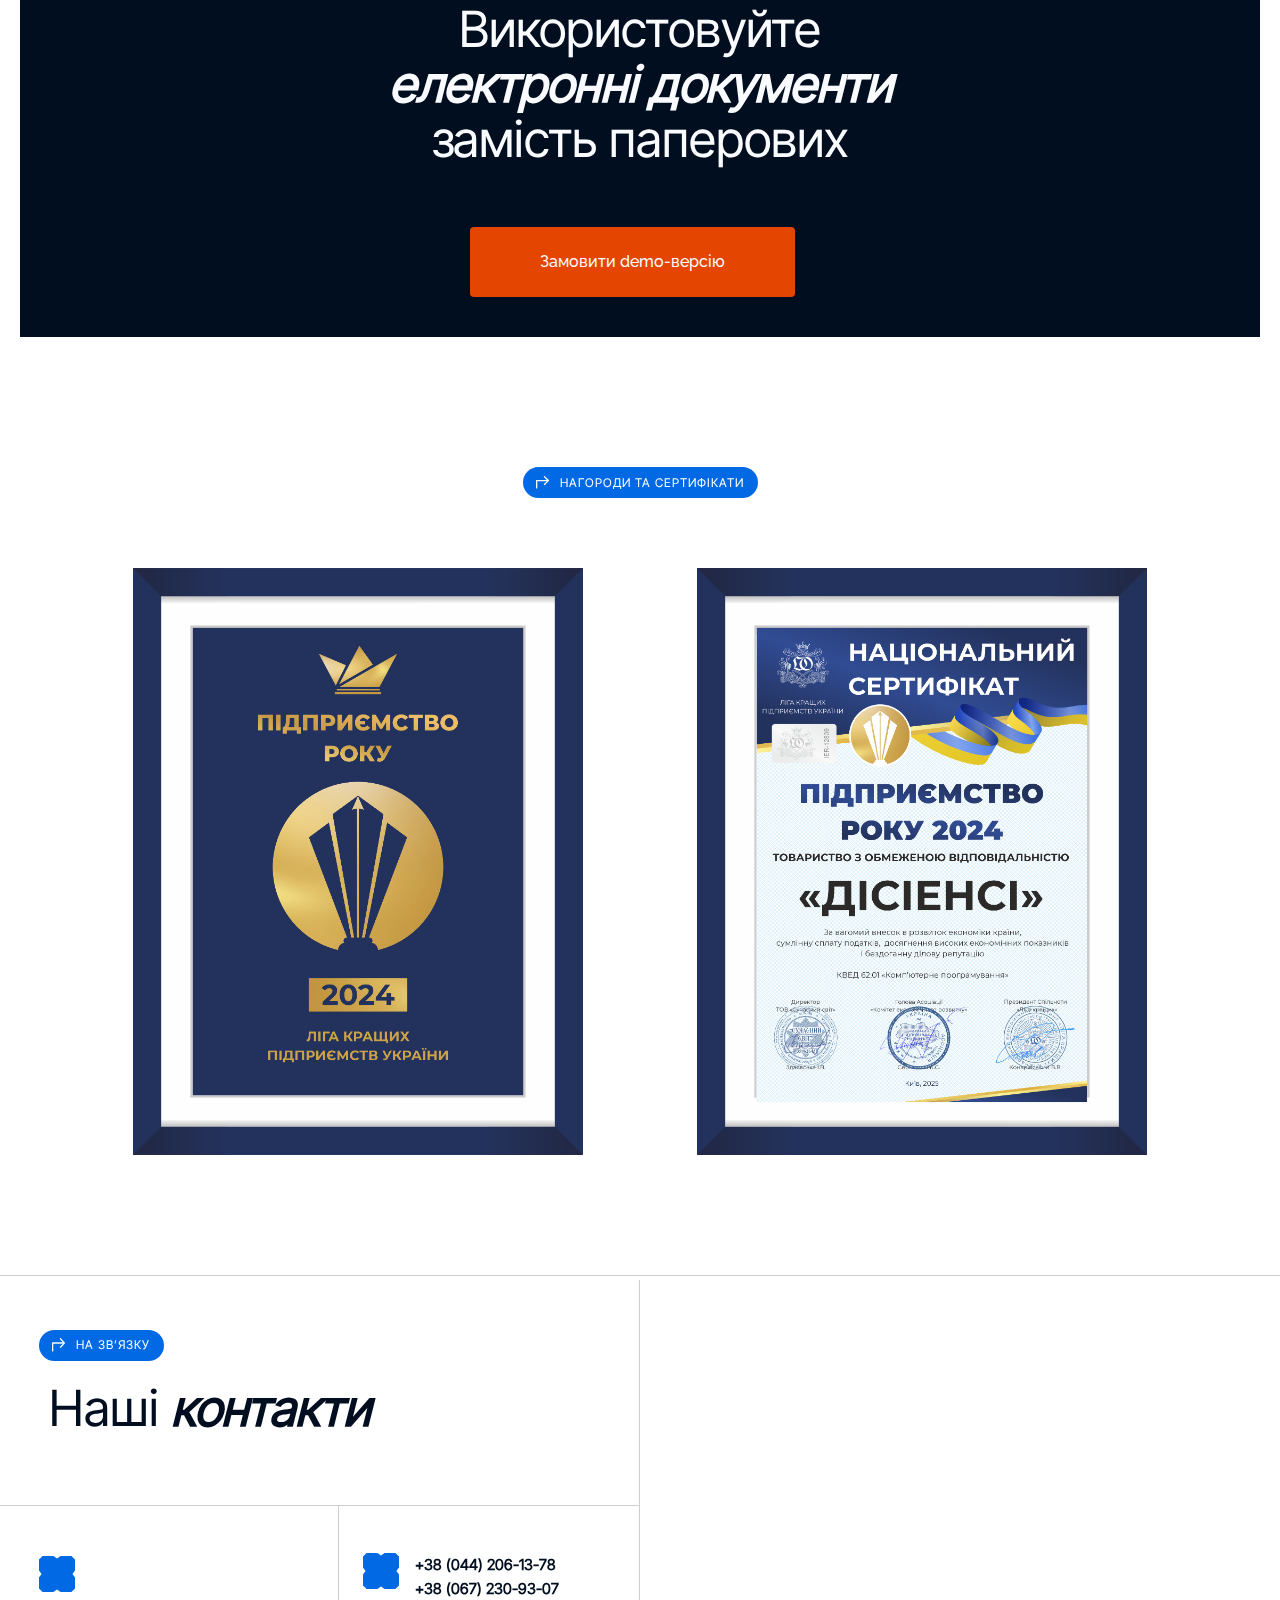
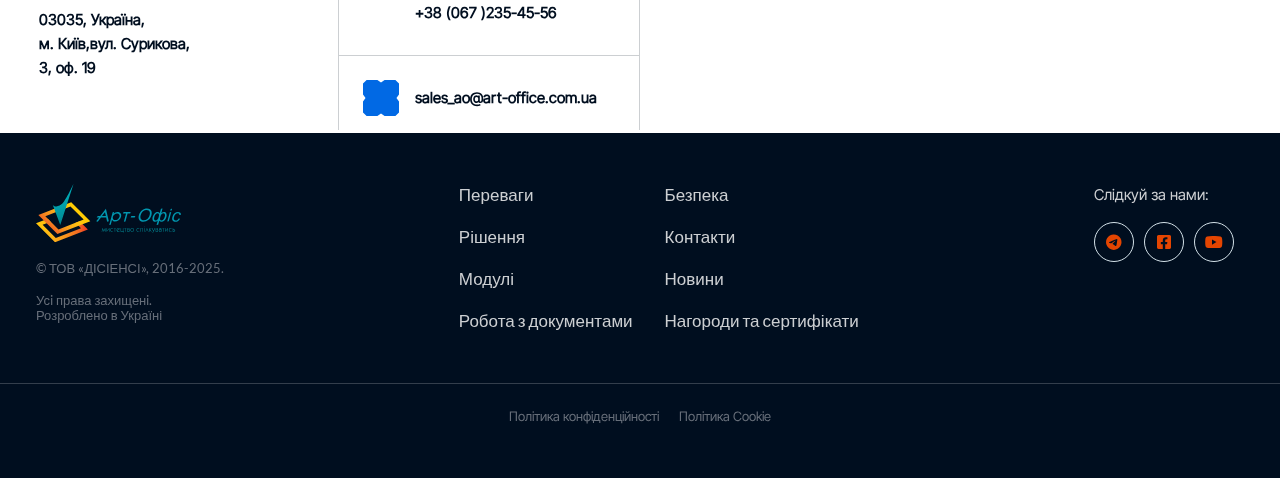
==== commit 987eb475: "add new\info block\fixed errors" ====
--- a/docs/index.html
+++ b/docs/index.html
@@ -1,363 +1,313 @@
 <!DOCTYPE html>
 <html lang="en">
-  <head>
-    <meta charset="UTF-8" />
-    <meta name="viewport" content="width=device-width, initial-scale=1.0" />
-    <link rel="stylesheet" href="./src/styles/reset.css" />
-    <link rel="stylesheet" href="./src/styles/header.css" />
-    <link rel="stylesheet" href="./src/styles/footer.css" />
-    <link rel="stylesheet" href="./src/styles/style.css" />
-    <!-- fontawesome -->
-    <link rel="stylesheet" href="./src/fontawesome/css/fontawesome.min.css" />
-    <link rel="stylesheet" href="./src/fontawesome/css/brands.min.css" />
-    <link rel="stylesheet" href="./src/fontawesome/css/solid.min.css" />
-    <!-- /fontawesome -->
-    <!-- slider -->
-    <link rel="stylesheet" href="./src/styles/slick/slick-theme.css" />
-    <link rel="stylesheet" href="./src/styles/slick/slick.css" />
-    <!-- /slider -->
-    <script src="https://smtpjs.com/v3/smtp.js">
-    </script>
-    <meta
-      name="description"
-      content="Арт-Офіс - програмні продукти для створення, перевірки та обміну електронними документами, юридично значимими в Україні. Підходить як для ФОП, так і для великих корпорацій."
-    />
-    <meta
-      name="keywords"
-      content="хмарний сервіс Арт-Офіс, електронний документообіг в Україні, документообіг на підприємстві, система електронного документообігу, організація електронного документообігу, системи електронного документообігу в Україні, зберігання електронних документів, електронний документообіг програми, електронна система документообігу"
-    />
-    <link
-      rel="shortcut icon"
-      href="./src/img/logo_ao.ico"
-      type="image/x-icon"
-    />
-    <meta property="og:url" content="./" />
-    <meta property="og:type" content="website" />
-    <meta property="og:title" content="Арт-Офіс | Головна" />
-    <meta
-      property="og:description"
-      content="Арт-Офіс - програмні продукти для створення, перевірки та обміну електронними документами, юридично значимими в Україні. Підходить як для ФОП, так і для великих корпорацій."
-    />
-    <meta property="og:site_name" content="Арт-Офіс" />
-    <meta property="og:image" content="./src/img/svg/AO_logo.svg" />
-    <meta property="og:image:width" content="145" />
-    <meta property="og:image:height" content="60" />
-    <title>Арт-Офіс</title>
-  </head>
-  <body>
-    <div class="overlay"></div>
-    <header class="header">
-      <div class="header__wrapper">
-        <div class="header__logo">
-          <img src="./src/img/svg/AO_logo.svg" alt="Арт-Офіс" />
-        </div>
-        <nav class="header__nav">
-          <ul class="nav-list">
-            <li class="nav-list__item"><a href="#advantage">Переваги</a></li>
-            <li class="nav-list__item"><a href="#solution">Рішення</a></li>
-            <li class="nav-list__item"><a href="#corporation">Модулі</a></li>
-            <li class="nav-list__item">
-              <a href="#workwith">Робота з документами</a>
-            </li>
-            <li class="nav-list__item"><a href="#security">Безпека</a></li>
-            <li class="nav-list__item"><a href="#contacts">Контакти</a></li>
-            <li class="nav-list__item"><a href="./news.html">Новини</a></li>
-          </ul>
-        </nav>
-        <div class="header__social">
+
+<head>
+  <meta charset="UTF-8" />
+  <meta name="viewport" content="width=device-width, initial-scale=1.0" />
+  <link rel="stylesheet" href="./src/styles/reset.css" />
+  <link rel="stylesheet" href="./src/styles/header.css" />
+  <link rel="stylesheet" href="./src/styles/footer.css" />
+  <link rel="stylesheet" href="./src/styles/style.css" />
+  <!-- fontawesome -->
+  <link rel="stylesheet" href="./src/fontawesome/css/fontawesome.min.css" />
+  <link rel="stylesheet" href="./src/fontawesome/css/brands.min.css" />
+  <link rel="stylesheet" href="./src/fontawesome/css/solid.min.css" />
+  <!-- /fontawesome -->
+  <!-- slider -->
+  <link rel="stylesheet" href="./src/styles/slick/slick-theme.css" />
+  <link rel="stylesheet" href="./src/styles/slick/slick.css" />
+  <!-- /slider -->
+  <script src="https://smtpjs.com/v3/smtp.js">
+  </script>
+  <meta name="description"
+    content="Арт-Офіс - програмні продукти для створення, перевірки та обміну електронними документами, юридично значимими в Україні. Підходить як для ФОП, так і для великих корпорацій." />
+  <meta name="keywords"
+    content="хмарний сервіс Арт-Офіс, електронний документообіг в Україні, документообіг на підприємстві, система електронного документообігу, організація електронного документообігу, системи електронного документообігу в Україні, зберігання електронних документів, електронний документообіг програми, електронна система документообігу" />
+  <link rel="shortcut icon" href="./src/img/logo_ao.ico" type="image/x-icon" />
+  <meta property="og:url" content="./" />
+  <meta property="og:type" content="website" />
+  <meta property="og:title" content="Арт-Офіс | Головна" />
+  <meta property="og:description"
+    content="Арт-Офіс - програмні продукти для створення, перевірки та обміну електронними документами, юридично значимими в Україні. Підходить як для ФОП, так і для великих корпорацій." />
+  <meta property="og:site_name" content="Арт-Офіс" />
+  <meta property="og:image" content="./src/img/svg/AO_logo.svg" />
+  <meta property="og:image:width" content="145" />
+  <meta property="og:image:height" content="60" />
+  <title>Арт-Офіс</title>
+</head>
+
+<body>
+  <div class="overlay"></div>
+  <header class="header">
+    <div class="header__wrapper">
+      <div class="header__logo">
+        <img src="./src/img/svg/AO_logo.svg" alt="Арт-Офіс" />
+      </div>
+      <nav class="header__nav">
+        <ul class="nav-list">
+          <li class="nav-list__item"><a href="#advantage">Переваги</a></li>
+          <li class="nav-list__item"><a href="#solution">Рішення</a></li>
+          <li class="nav-list__item"><a href="#corporation">Модулі</a></li>
+          <li class="nav-list__item">
+            <a href="#workwith">Робота з документами</a>
+          </li>
+          <li class="nav-list__item"><a href="#security">Безпека</a></li>
+          <li class="nav-list__item"><a href="#contacts">Контакти</a></li>
+          <li class="nav-list__item"><a href="#achievements">Нагороди та сертифікати</a></li>
+          <li class="nav-list__item"><a href="./news.html">Новини</a></li>
+        </ul>
+      </nav>
+      <div class="header__social">
+        <a href="https://t.me/art_office" target="_blank" class="social-link">
+          <i class="fa-brands fa-telegram"></i>
+        </a>
+        <a href="https://www.facebook.com/art.office.com.ua/" target="_blank" class="social-link">
+          <i class="fa-brands fa-square-facebook"></i>
+        </a>
+        <a href="https://www.youtube.com/@Art-Office" target="_blank" class="social-link">
+          <i class="fa-brands fa-youtube"></i>
+        </a>
+      </div>
+      <div class="mobile-btn">
+        <span class="mobile-btn__burger"></span>
+      </div>
+      <div class="mobile-nav">
+        <ul class="mobile-nav__list">
+          <li class="mobile-nav__item"><a href="#advantage">Переваги</a></li>
+          <li class="mobile-nav__item"><a href="#solution">Рішення</a></li>
+          <li class="mobile-nav__item"><a href="#corporation">Модулі</a></li>
+          <li class="mobile-nav__item">
+            <a href="#workwith">Робота з документами</a>
+          </li>
+          <li class="mobile-nav__item"><a href="#security">Безпека</a></li>
+          <li class="mobile-nav__item"><a href="#contacts">Контакти</a></li>
+          <li class="mobile-nav__item"><a href="#achievements">Нагороди та сертифікати</a></li>
+          <li class="mobile-nav__item"><a href="./news.html">Новини</a></li>
+        </ul>
+        <div class="mobile__social">
           <a href="https://t.me/art_office" target="_blank" class="social-link">
             <i class="fa-brands fa-telegram"></i>
           </a>
-          <a
-            href="https://www.facebook.com/art.office.com.ua/"
-            target="_blank"
-            class="social-link"
-          >
+          <a href="https://www.facebook.com/art.office.com.ua/" target="_blank" class="social-link">
             <i class="fa-brands fa-square-facebook"></i>
           </a>
-          <a
-            href="https://www.youtube.com/@Art-Office"
-            target="_blank"
-            class="social-link"
-          >
+          <a href="https://www.youtube.com/@Art-Office" target="_blank" class="social-link">
             <i class="fa-brands fa-youtube"></i>
           </a>
         </div>
-        <div class="mobile-btn">
-          <span class="mobile-btn__burger"></span>
-        </div>
-        <div class="mobile-nav">
-          <ul class="mobile-nav__list">
-            <li class="mobile-nav__item"><a href="#advantage">Переваги</a></li>
-            <li class="mobile-nav__item"><a href="#solution">Рішення</a></li>
-            <li class="mobile-nav__item"><a href="#corporation">Модулі</a></li>
-            <li class="mobile-nav__item">
-              <a href="#workwith">Робота з документами</a>
-            </li>
-            <li class="mobile-nav__item"><a href="#security">Безпека</a></li>
-            <li class="mobile-nav__item"><a href="#contacts">Контакти</a></li>
-            <li class="mobile-nav__item"><a href="./news.html">Новини</a></li>
-          </ul>
-          <div class="mobile__social">
-            <a
-              href="https://t.me/art_office"
-              target="_blank"
-              class="social-link"
-            >
-              <i class="fa-brands fa-telegram"></i>
-            </a>
-            <a
-              href="https://www.facebook.com/art.office.com.ua/"
-              target="_blank"
-              class="social-link"
-            >
-              <i class="fa-brands fa-square-facebook"></i>
-            </a>
-            <a
-              href="https://www.youtube.com/@Art-Office"
-              target="_blank"
-              class="social-link"
-            >
-              <i class="fa-brands fa-youtube"></i>
-            </a>
-          </div>
-        </div>
-      </div>
-    </header>
-    <div class="title__section">
-      <div class="title__btns mob__items">
-        <a
-          href="https://docs.google.com/forms/d/e/1FAIpQLSc6Sa_9LnXK4X3CdVMtqkvRodRkJnlW63WBN9iuTmgqMciHhQ/viewform"
-          target="_blank"
-          class="title__btn"
-          >Замовити demo-версію</a
-        >
-        <!-- <span class="title__btn" onclick="openHelpModal()"
+      </div>
+    </div>
+  </header>
+  <div class="title__section">
+    <div class="title__btns mob__items">
+      <a href="https://docs.google.com/forms/d/e/1FAIpQLSc6Sa_9LnXK4X3CdVMtqkvRodRkJnlW63WBN9iuTmgqMciHhQ/viewform"
+        target="_blank" class="title__btn">Замовити demo-версію</a>
+      <!-- <span class="title__btn" onclick="openHelpModal()"
           >Отримати консультацію</span
         > -->
-      </div>
-      <div class="title__left">
-        <div class="title__img ser">
-          <img
-            class="exmpl_img"
-            src="./src/img/svg/title_exmpl.svg"
-            alt="Система обміну
-        електронними документами"
-          />
-          <h3>
-            Сервіс побудовано на основі класичної клієнт-серверної архітектури
-          </h3>
-        </div>
-        <div class="wrapper">
-          <div class="content">
-            <div class="counter">500+</div>
-            <div class="content__text">
-              <p>клієнтів уже користуються системою</p>
-            </div>
-            <div class="user__profile">
-              <div class="user__photo">
-                <img src="./src/img/user_4.png" alt="Користувач" />
-              </div>
-              <div class="user__content">
-                <span class="line"></span>
-                <span class="line"></span>
-              </div>
-              <div class="user__content">
-                <span class="dot"></span>
-                <span class="dot"></span>
-              </div>
-            </div>
-          </div>
-          <div class="content">
-            <div class="title__img">
-              <div class="bg_items">
-                <img src="./src/img/svg/doc.svg" alt="DOC" />
-              </div>
-              <div class="bg_items">
-                <img src="./src/img/svg/zip.svg" alt="ZIP" />
-              </div>
-            </div>
-          </div>
-        </div>
-      </div>
-      <div class="title__rigth">
-        <div class="wrapper">
-          <div class="title">
-            <h1>Система обміну електронними документами</h1>
-          </div>
-          <div class="subtitle">
-            <div class="corp_users">
-              <div class="corp_user">
-                <img src="./src/img/user_1.png" alt="корпоративні клієнти" />
-              </div>
-              <div class="corp_user">
-                <img src="./src/img/user_2.png" alt="корпоративні клієнти" />
-              </div>
-              <div class="corp_user">
-                <img src="./src/img/user_3.png" alt="корпоративні клієнти" />
-              </div>
-            </div>
-            <h2>
-              для корпоративних <br />
-              клієнтів
-            </h2>
-          </div>
-          <div class="title__btns desktop__items">
-            <a
-              href="https://docs.google.com/forms/d/e/1FAIpQLSc6Sa_9LnXK4X3CdVMtqkvRodRkJnlW63WBN9iuTmgqMciHhQ/viewform"
-              target="_blank"
-              class="title__btn"
-              >Замовити demo-версію</a
-            >
-            <!-- <span onclick="openHelpModal()" class="title__btn"
+    </div>
+    <div class="title__left">
+      <div class="title__img ser">
+        <img class="exmpl_img" src="./src/img/svg/title_exmpl.svg" alt="Система обміну
+        електронними документами" />
+        <h3>
+          Сервіс побудовано на основі класичної клієнт-серверної архітектури
+        </h3>
+      </div>
+      <div class="wrapper">
+        <div class="content">
+          <div class="counter">500+</div>
+          <div class="content__text">
+            <p>клієнтів уже користуються системою</p>
+          </div>
+          <div class="user__profile">
+            <div class="user__photo">
+              <img src="./src/img/user_4.png" alt="Користувач" />
+            </div>
+            <div class="user__content">
+              <span class="line"></span>
+              <span class="line"></span>
+            </div>
+            <div class="user__content">
+              <span class="dot"></span>
+              <span class="dot"></span>
+            </div>
+          </div>
+        </div>
+        <div class="content">
+          <div class="title__img">
+            <div class="bg_items">
+              <img src="./src/img/svg/doc.svg" alt="DOC" />
+            </div>
+            <div class="bg_items">
+              <img src="./src/img/svg/zip.svg" alt="ZIP" />
+            </div>
+          </div>
+        </div>
+      </div>
+    </div>
+    <div class="title__rigth">
+      <div class="wrapper">
+        <div class="title">
+          <h1>Система обміну електронними документами</h1>
+        </div>
+        <div class="subtitle">
+          <div class="corp_users">
+            <div class="corp_user">
+              <img src="./src/img/user_1.png" alt="корпоративні клієнти" />
+            </div>
+            <div class="corp_user">
+              <img src="./src/img/user_2.png" alt="корпоративні клієнти" />
+            </div>
+            <div class="corp_user">
+              <img src="./src/img/user_3.png" alt="корпоративні клієнти" />
+            </div>
+          </div>
+          <h2>
+            для корпоративних <br />
+            клієнтів
+          </h2>
+        </div>
+        <div class="title__btns desktop__items">
+          <a href="https://docs.google.com/forms/d/e/1FAIpQLSc6Sa_9LnXK4X3CdVMtqkvRodRkJnlW63WBN9iuTmgqMciHhQ/viewform"
+            target="_blank" class="title__btn">Замовити demo-версію</a>
+          <!-- <span onclick="openHelpModal()" class="title__btn"
               >Отримати консультацію</span
             > -->
-          </div>
-        </div>
-        <div class="title__img"></div>
-      </div>
-    </div>
-    <div class="advantage__section" id="advantage">
-      <div class="section__name">
-        <h2>Переваги</h2>
-      </div>
-      <div class="advatage__wrapper">
-        <h2 class="section__title">
-          Використовуйте
-          <span class="italic">електронні документи</span> замість паперових
-        </h2>
-        <h3 class="section__subtitle">
-          Електронні документи, підписані КЕП, на законодавчому рівні є юридично
-          значущими, <br />а електронний підпис прирівнюється до власноручного
+        </div>
+      </div>
+      <div class="title__img"></div>
+    </div>
+  </div>
+  <div class="advantage__section" id="advantage">
+    <div class="section__name">
+      <h2>Переваги</h2>
+    </div>
+    <div class="advatage__wrapper">
+      <h2 class="section__title">
+        Використовуйте
+        <span class="italic">електронні документи</span> замість паперових
+      </h2>
+      <h3 class="section__subtitle">
+        Електронні документи, підписані КЕП, на законодавчому рівні є юридично
+        значущими, <br />а електронний підпис прирівнюється до власноручного
+      </h3>
+      <div class="advantage__items">
+        <div class="advantage__item">
+          <div class="content__icon">
+            <img src="./src/img/svg/faders.svg" loading="lazy" alt="Гнучке управління" />
+          </div>
+          <div class="content__title">
+            <h4>Гнучке управління</h4>
+          </div>
+          <div class="content__text">
+            <p>доступом до документів завдяки розмежуванню прав у системі</p>
+          </div>
+          <div class="arrow__line">
+            <img src="./src/img/svg/arrow_line.svg" loading="lazy" alt="Arrow Line" />
+          </div>
+        </div>
+        <div class="advantage__item"></div>
+        <div class="advantage__item">
+          <div class="content__icon">
+            <img src="./src/img/svg/filetype.svg" loading="lazy" alt="Оптимізація витрат і ресурсу" />
+          </div>
+          <div class="content__title">
+            <h4>Оптимізація витрат і ресурсу</h4>
+          </div>
+          <div class="content__text">
+            <p>
+              на підготовку і підписання документів: доступ 24/7, прозорість,
+              зручність
+            </p>
+          </div>
+        </div>
+        <div class="advantage__item">
+          <div class="content__icon">
+            <img src="./src/img/svg/userfocus.svg" loading="lazy" alt="Гнучке управління" />
+          </div>
+          <div class="content__title">
+            <h4>Персональний менеджер</h4>
+          </div>
+          <div class="content__text">
+            <p>
+              навчає роботі з системою і супроводжує на всіх етапах
+              користування нею
+            </p>
+          </div>
+        </div>
+      </div>
+    </div>
+  </div>
+  <div class="solution__section dark__background" id="solution">
+    <div class="section__name">
+      <h2>Рішення для бізнесу</h2>
+    </div>
+    <div class="solution__wrapper">
+      <div class="bg_items">
+        <img src="./src/img/paper_sheet.png" loading="lazy" alt="Електронний документообіг" />
+      </div>
+      <div class="bg_items">
+        <img src="./src/img/pile_of_papers.png" loading="lazy" alt="Електронний документообіг" />
+      </div>
+      <h2 class="section__title dark_bc_color">
+        Електронний <span class="italic">документообіг</span>
+        <h3 class="section__subtitle dark_bc_color">
+          Це сучасне, зручне і надійне рішення для бізнесу
         </h3>
-        <div class="advantage__items">
-          <div class="advantage__item">
-            <div class="content__icon">
-              <img src="./src/img/svg/faders.svg" loading="lazy" alt="Гнучке управління" />
-            </div>
+      </h2>
+    </div>
+    <div class="line"></div>
+    <div class="solution__wrapper">
+      <div class="solution__items">
+        <div class="solution__item">
+          <div class="content__top">
+            <div class="counter">(01)</div>
+            <div class="content__name"> Для малого і середнього бізнесу</div>
+          </div>
+          <div class="content__mid">
             <div class="content__title">
-              <h4>Гнучке управління</h4>
-            </div>
-            <div class="content__text">
-              <p>доступом до документів завдяки розмежуванню прав у системі</p>
-            </div>
-            <div class="arrow__line">
-              <img src="./src/img/svg/arrow_line.svg" loading="lazy" alt="Arrow Line" />
-            </div>
-          </div>
-          <div class="advantage__item"></div>
-          <div class="advantage__item">
-            <div class="content__icon">
-              <img
-                src="./src/img/svg/filetype.svg" loading="lazy"
-                alt="Оптимізація витрат і ресурсу"
-              />
-            </div>
-            <div class="content__title">
-              <h4>Оптимізація витрат і ресурсу</h4>
+              <h3>«Мій Арт-Офіс»</h3>
             </div>
             <div class="content__text">
               <p>
-                на підготовку і підписання документів: доступ 24/7, прозорість,
-                зручність
+                Доступні масові дії з документами, підписання КЕП/ЕЦП. Надання
+                доступу до документа контрагентам, встановлення зв’язків.
+                Архівне зберігання та пошук документів. API для інтеграції з
+                існуючими корпоративними рішеннями.
               </p>
             </div>
           </div>
-          <div class="advantage__item">
-            <div class="content__icon">
-              <img src="./src/img/svg/userfocus.svg" loading="lazy" alt="Гнучке управління" />
-            </div>
+          <div class="content__bottom">
+            <div class="content__link">
+              <a href="https://my.art-office.com.ua/" target="_blank">
+                Дізнатися більше
+                <span class="link__arrow">
+                  <img src="./src/img/svg/arrow_rigth.svg" loading="lazy" alt="Дізнатися більше" />
+                </span>
+              </a>
+            </div>
+          </div>
+        </div>
+        <div class="solution__item">
+          <div class="content__top">
+            <div class="counter">(02)</div>
+            <div class="content__name"> Для великого бізнесу</div>
+          </div>
+          <div class="content__mid">
             <div class="content__title">
-              <h4>Персональний менеджер</h4>
+              <h3>«Арт-Офіс корпоративне рішення»</h3>
             </div>
             <div class="content__text">
               <p>
-                навчає роботі з системою і супроводжує на всіх етапах
-                користування нею
+                Функціонал рішення для масового сегменту підсилено додатковими
+                можливостями. Налаштування політик підписання документів під
+                потреби бізнесу. Подання звітності в контролюючі органи. Ролі
+                в системі і розмежування прав користувачів.
               </p>
             </div>
           </div>
-        </div>
-      </div>
-    </div>
-    <div class="solution__section dark__background" id="solution">
-      <div class="section__name">
-        <h2>Рішення для бізнесу</h2>
-      </div>
-      <div class="solution__wrapper">
-        <div class="bg_items">
-          <img
-            src="./src/img/paper_sheet.png" loading="lazy"
-            alt="Електронний документообіг"
-          />
-        </div>
-        <div class="bg_items">
-          <img
-            src="./src/img/pile_of_papers.png" loading="lazy"
-            alt="Електронний документообіг"
-          />
-        </div>
-        <h2 class="section__title dark_bc_color">
-          Електронний <span class="italic">документообіг</span>
-          <h3 class="section__subtitle dark_bc_color">
-            Це сучасне, зручне і надійне рішення для бізнесу
-          </h3>
-        </h2>
-      </div>
-      <div class="line"></div>
-      <div class="solution__wrapper">
-        <div class="solution__items">
-          <div class="solution__item">
-            <div class="content__top">
-              <div class="counter">(01)</div>
-              <div class="content__name"> Для малого і середнього бізнесу</div>
-            </div>
-            <div class="content__mid">
-              <div class="content__title">
-                <h3>«Мій Арт-Офіс»</h3>
-              </div>
-              <div class="content__text">
-                <p>
-                  Доступні масові дії з документами, підписання КЕП/ЕЦП. Надання
-                  доступу до документа контрагентам, встановлення зв’язків.
-                  Архівне зберігання та пошук документів. API для інтеграції з
-                  існуючими корпоративними рішеннями.
-                </p>
-              </div>
-            </div>
-            <div class="content__bottom">
-              <div class="content__link">
-                <a href="https://my.art-office.com.ua/" target="_blank">
-                  Дізнатися більше
-                  <span class="link__arrow">
-                    <img
-                      src="./src/img/svg/arrow_rigth.svg" loading="lazy"
-                      alt="Дізнатися більше"
-                    />
-                  </span>
-                </a>
-              </div>
-            </div>
-          </div>
-          <div class="solution__item">
-            <div class="content__top">
-              <div class="counter">(02)</div>
-              <div class="content__name"> Для великого бізнесу</div>
-            </div>
-            <div class="content__mid">
-              <div class="content__title">
-                <h3>«Арт-Офіс корпоративне рішення»</h3>
-              </div>
-              <div class="content__text">
-                <p>
-                  Функціонал рішення для масового сегменту підсилено додатковими
-                  можливостями. Налаштування політик підписання документів під
-                  потреби бізнесу. Подання звітності в контролюючі органи. Ролі
-                  в системі і розмежування прав користувачів.
-                </p>
-              </div>
-            </div>
-            <!-- <div class="content__bottom">
+          <!-- <div class="content__bottom">
               <div class="content__link">
                 <a href="#">
                   Про можливості 
@@ -370,25 +320,25 @@
                 </a>
               </div>
             </div> -->
-          </div>
-          <div class="solution__item">
-            <div class="content__top">
-              <div class="counter">(03)</div>
-              <div class="content__name">Варіанти впровадження сервісу:</div>
-            </div>
-            <div class="content__mid">
-              <div class="content__text">
-                <ul>
-                  <li>SaaS (хмарне рішення «Мій Арт-Офіс»)</li>
-                  <li>
-                    Self-hosted (впровадження окремого екземпляру системи в
-                    інфраструктурі клієнта)
-                  </li>
-                </ul>
-              </div>
-            </div>
-            <div class="content__bottom">
-              <!-- <div class="content__link">
+        </div>
+        <div class="solution__item">
+          <div class="content__top">
+            <div class="counter">(03)</div>
+            <div class="content__name">Варіанти впровадження сервісу:</div>
+          </div>
+          <div class="content__mid">
+            <div class="content__text">
+              <ul>
+                <li>SaaS (хмарне рішення «Мій Арт-Офіс»)</li>
+                <li>
+                  Self-hosted (впровадження окремого екземпляру системи в
+                  інфраструктурі клієнта)
+                </li>
+              </ul>
+            </div>
+          </div>
+          <div class="content__bottom">
+            <!-- <div class="content__link">
                 <a href="#" target="_blank">
                   Дізнатися більше 
                   <span class="link__arrow">
@@ -399,1028 +349,761 @@
                   </span>
                 </a>
               </div> -->
-            </div>
-          </div>
-        </div>
-      </div>
-    </div>
-    <div class="corporation__section" id="corporation">
-      <div class="section__name">
-        <h2>модулі сервісу</h2>
-      </div>
-      <div class="corporation__wrapper">
-        <h2 class="section__title">
-          «&nbsp;Арт-Офіс
-          <span class="italic">Корпоративне рішення</span>&nbsp;»
-        </h2>
-        <h3 class="section__subtitle">
-          Забезпечує організацію корпоративного документообігу та автоматизацію
-          бізнес-процесів на підприємствах Дозволяє вирішити велику кількість
-          завдань завдяки функціоналу наявних модулів сервісу Користувач сам
-          обирає модулі, з яких буде складатися корпоративне рішення, виходячи з
-          бізнес-потреб підприємства
-        </h3>
-        <div class="corporation__items">
-          <div class="content__left">
-            <div class="corporation__item bg_colored">
-              <div class="content">
-                <div class="content__title">
-                  <span class="content__icon">
-                    <img
-                      src="./src/img/svg/chart_polar.svg" loading="lazy"
-                      alt="Фінансовий моніторинг"
-                    />
-                  </span>
-                  <h4>Фінансовий моніторинг</h4>
-                </div>
-                <div class="content__text">
-                  <p>
-                    Автоматизація внутрішньої оцінки та верифікації контрагентів
-                    при проведенні первинного фінансового моніторингу.
-                  </p>
-                </div>
-              </div>
-              <div class="content__img">
-                <img
-                  src="./src/img/corporation_cabinet.png" loading="lazy"
-                  alt="Фінансовий моніторинг"
-                />
-              </div>
-            </div>
-          </div>
-          <div class="content__rigth">
-            <div class="corporation__item">
-              <div class="content">
-                <div class="content__title">
-                  <span class="content__icon">
-                    <img
-                      src="./src/img/svg/cloud_check.svg" loading="lazy"
-                      alt="Фінансовий моніторинг"
-                    />
-                  </span>
-                  <h4>Програмний API</h4>
-                </div>
-                <div class="content__text">
-                  <p>
-                    Для автоматизації процесів та інтеграції з ERP-системами
-                  </p>
-                </div>
-              </div>
-            </div>
-            <div class="corporation__item bg_colored">
-              <div class="content">
-                <div class="content__title">
-                  <span class="content__icon">
-                    <img
-                      src="./src/img/svg/card_holder.svg" loading="lazy"
-                      alt="Фінансовий моніторинг"
-                    />
-                  </span>
-                  <h4>Звітність</h4>
-                </div>
-                <div class="content__text">
-                  <p>
-                    Формування, підписання, камеральна перевірка та відправка
-                    електронної звітності ФОП до ДПС України
-                  </p>
-                </div>
-              </div>
-            </div>
+          </div>
+        </div>
+      </div>
+    </div>
+  </div>
+  <div class="corporation__section" id="corporation">
+    <div class="section__name">
+      <h2>модулі сервісу</h2>
+    </div>
+    <div class="corporation__wrapper">
+      <h2 class="section__title">
+        «&nbsp;Арт-Офіс
+        <span class="italic">Корпоративне рішення</span>&nbsp;»
+      </h2>
+      <h3 class="section__subtitle">
+        Забезпечує організацію корпоративного документообігу та автоматизацію
+        бізнес-процесів на підприємствах Дозволяє вирішити велику кількість
+        завдань завдяки функціоналу наявних модулів сервісу Користувач сам
+        обирає модулі, з яких буде складатися корпоративне рішення, виходячи з
+        бізнес-потреб підприємства
+      </h3>
+      <div class="corporation__items">
+        <div class="content__left">
+          <div class="corporation__item bg_colored">
+            <div class="content">
+              <div class="content__title">
+                <span class="content__icon">
+                  <img src="./src/img/svg/chart_polar.svg" loading="lazy" alt="Фінансовий моніторинг" />
+                </span>
+                <h4>Фінансовий моніторинг</h4>
+              </div>
+              <div class="content__text">
+                <p>
+                  Автоматизація внутрішньої оцінки та верифікації контрагентів
+                  при проведенні первинного фінансового моніторингу.
+                </p>
+              </div>
+            </div>
+            <div class="content__img">
+              <img src="./src/img/corporation_cabinet.png" loading="lazy" alt="Фінансовий моніторинг" />
+            </div>
+          </div>
+        </div>
+        <div class="content__rigth">
+          <div class="corporation__item">
+            <div class="content">
+              <div class="content__title">
+                <span class="content__icon">
+                  <img src="./src/img/svg/cloud_check.svg" loading="lazy" alt="Фінансовий моніторинг" />
+                </span>
+                <h4>Програмний API</h4>
+              </div>
+              <div class="content__text">
+                <p>
+                  Для автоматизації процесів та інтеграції з ERP-системами
+                </p>
+              </div>
+            </div>
+          </div>
+          <div class="corporation__item bg_colored">
+            <div class="content">
+              <div class="content__title">
+                <span class="content__icon">
+                  <img src="./src/img/svg/card_holder.svg" loading="lazy" alt="Фінансовий моніторинг" />
+                </span>
+                <h4>Звітність</h4>
+              </div>
+              <div class="content__text">
+                <p>
+                  Формування, підписання, камеральна перевірка та відправка
+                  електронної звітності ФОП до ДПС України
+                </p>
+              </div>
+            </div>
+          </div>
 
-            <div class="corporation__item bg_colored">
-              <div class="content">
-                <div class="content__title">
-                  <span class="content__icon">
-                    <img
-                      src="./src/img/svg/chart_polar.svg" loading="lazy"
-                      alt="Фінансовий моніторинг"
-                    />
-                  </span>
-                  <h4>Фінансовий моніторинг</h4>
-                </div>
-                <div class="content__text">
-                  <p>
-                    Автоматизація внутрішньої оцінки та верифікації контрагентів
-                    при проведенні первинного фінансового моніторингу.
-                  </p>
-                </div>
-              </div>
-              <div class="content__img">
-                <img
-                  src="./src/img/corporation_cabinet.png" loading="lazy"
-                  alt="Фінансовий моніторинг"
-                />
-              </div>
-            </div>
+          <div class="corporation__item bg_colored">
+            <div class="content">
+              <div class="content__title">
+                <span class="content__icon">
+                  <img src="./src/img/svg/chart_polar.svg" loading="lazy" alt="Фінансовий моніторинг" />
+                </span>
+                <h4>Фінансовий моніторинг</h4>
+              </div>
+              <div class="content__text">
+                <p>
+                  Автоматизація внутрішньої оцінки та верифікації контрагентів
+                  при проведенні первинного фінансового моніторингу.
+                </p>
+              </div>
+            </div>
+            <div class="content__img">
+              <img src="./src/img/corporation_cabinet.png" loading="lazy" alt="Фінансовий моніторинг" />
+            </div>
+          </div>
 
-            <div class="corporation__item bg_colored">
-              <div class="content">
-                <div class="content__title">
-                  <span class="content__icon">
-                    <img
-                      src="./src/img/svg/arrow_sln.svg" loading="lazy"
-                      alt="Фінансовий моніторинг"
-                    />
-                  </span>
-                  <h4>Обмін внутрішніми документами</h4>
-                </div>
-                <div class="content__text">
-                  <p>
-                    Створення, підписання та узгодження внутрішніх електронних
-                    документів. Створення власних маршрутів обробки.
-                  </p>
-                </div>
-              </div>
-            </div>
-            <div class="corporation__item">
-              <div class="content">
-                <div class="content__title">
-                  <span class="content__icon">
-                    <img
-                      src="./src/img/svg/arrow_out.svg" loading="lazy"
-                      alt="Фінансовий моніторинг"
-                    />
-                  </span>
-                  <h4>Обмін зовнішніми документами</h4>
-                </div>
-                <div class="content__text">
-                  <p>
-                    Створення, підписання та обмін електронними документами між
-                    контрагентами. Створення власних маршрутів обробки
-                  </p>
-                </div>
-              </div>
-            </div>
-          </div>
-        </div>
-        <div class="corporation__btns">
-          <a
-            href="https://eguide.art-office.com.ua/"
-            class="corporation__btn"
-            target="_blank"
-            >Інструкція з використання</a
-          >
-          <a
-            href="./src/files/Art-Office environment description.pdf"
-            target="_blank"
-            class="corporation__btn"
-            >Більше про технічні вимоги</a
-          >
-        </div>
-      </div>
-    </div>
-    <div class="workwith__section" id="workwith">
-      <div class="section__name">
-        <h2>Робота з документами</h2>
-      </div>
-      <h2 class="section__title">
-        Налаштовуйте під корпоративні потреби <br />
-        <span class="italic"
-          >політики підписання документів <br />
-          та мітки підписів</span
-        >
-      </h2>
-      <div class="wrapper">
-        <div class="workwith__left">
-          <div class="workwith__item active">
-            <div class="content__title">
-              <h3><span class="title__count">(01)</span> Формати документів</h3>
-              <div class="content__controller">
-                <img
-                  src="./src/img/svg/faq_arrow_active.svg"
-                  loading="lazy"
-                  alt="faq_arrow"
-                />
-              </div>
-            </div>
-            <div class="content__text">
-              <div>
-                <img
-                  src="./src/img/content_1.png"
-                  loading="lazy"
-                  alt="Формати документів"
-                />
-              </div>
-              <ul>
-                <li>
-                  DOCX, XLSX, PDF, XML, RTF, DOC, XLS, DBF, ZIP, TXT, JPG, PNG
-                  та інші.
-                </li>
-              </ul>
-            </div>
-          </div>
-          <div class="workwith__item">
-            <div class="content__title">
-              <h3><span class="title__count">(02)</span> Формати підписів</h3>
-              <div class="content__controller">
-                <img
-                  src="./src/img/svg/faq_arrow.svg"
-                  loading="lazy"
-                  alt="faq_arrow"
-                />
-              </div>
-            </div>
-            <div class="content__text">
-              <div class="index_2">
-                <div class="icon green_union">
-                  <img src="./src/img/svg/pdf.svg" loading="lazy" alt="pdf" />
-                </div>
-                <img
-                  src="./src/img/content_2.png"
-                  loading="lazy"
-                  alt="Формати документів"
-                />
-              </div>
-              <ul>
-                <li>
-                  CadES X Long (для довгострокового і архівного зберігання
-                  документів);
-                </li>
-                <li>CadES Base;</li>
-                <li>AsiC-S/E.</li>
-              </ul>
-            </div>
-          </div>
-          <div class="workwith__item">
-            <div class="content__title">
-              <h3>
-                <span class="title__count">(03)</span> Політики підписання та
-                мітки підписів
-              </h3>
-              <div class="content__controller">
-                <img
-                  src="./src/img/svg/faq_arrow.svg"
-                  loading="lazy"
-                  alt="faq_arrow"
-                />
-              </div>
-            </div>
-            <div class="content__text">
-              <div class="index_3">
-                <div class="icon">
-                  <img src="./src/img/svg/docs.svg" loading="lazy" alt="docs" />
-                </div>
-                <img
-                  src="./src/img/content_3.png"
-                  loading="lazy"
-                  alt="Формати документів"
-                />
-              </div>
-              <ul>
-                <li>
-                  <b>Гнучкі сценарії</b> підписання та погодження внутрішніх
-                  документів;
-                </li>
-                <li>
-                  <b>Зручна візуалізація</b>, створення шаблонів погодження;
-                </li>
-                <li>
-                  Формування <b>спеціальних міток підпису</b> з вичерпною
-                  інформацією про нього;
-                </li>
-                <li>
-                  <b>Графічна візуалізація</b> підпису користувача і печатки
-                  організації;
-                </li>
-                <li>
-                  <b>Впровадження електронного підпису в структуру документа</b
-                  >, що робить його незмінним після підписання. 
-                </li>
-              </ul>
-            </div>
-          </div>
-          <div class="workwith__item">
-            <div class="content__title">
-              <h3>
-                <span class="title__count">(04)</span> Робота з документами у
-                «Арт-офіс Корпоративне рішення»
-              </h3>
-              <div class="content__controller">
-                <img
-                  src="./src/img/svg/faq_arrow.svg"
-                  loading="lazy"
-                  alt="faq_arrow"
-                />
-              </div>
-            </div>
-            <div class="content__text">
-              <div class="index_4">
-                <div class="icon green_union">
-                  <img src="./src/img/svg/pdf.svg" loading="lazy" alt="pdf" />
-                </div>
-                <div class="icon">
-                  <img src="./src/img/svg/docs.svg" loading="lazy" alt="docs" />
-                </div>
-                <img
-                  src="./src/img/content_4.png"
-                  loading="lazy"
-                  alt="Формати документів"
-                />
-              </div>
-              <ul>
-                <li>
-                  Створення і візуалізація маршрутів підписання та узгодження
-                  для внутрішніх документів;
-                </li>
-                <li>
-                  Можливість подання звітності контрагентами – ФОП 3-ї групи;
-                </li>
-                <li>
-                  Додавання до документа спеціальних міток підписів з
-                  реквізитами підписантів;
-                </li>
-                <li>Архівне зберігання, пошук, коментування документів;</li>
-                <li>Встановлення зв’язків між документами;</li>
-                <li>
-                  Експорт ZIP-архіву підписаного документу для подальшої
-                  перевірки підписів на сайті
-                  <a href="https://czo.gov.ua/verify" target="_blank"
-                    >Центрального засвідчувального органу</a
-                  >.
-                </li>
-              </ul>
-            </div>
-          </div>
-        </div>
-        <div class="workwith__rigth">
-          <div class="subimage__wrapper index_1 active">
-            <div class="icon green_union">
-              <img src="./src/img/svg/xls.svg" loading="lazy" alt="xls" />
-            </div>
-            <div class="icon blue_union">
-              <img src="./src/img/svg/pdf.svg" loading="lazy" alt="pdf" />
-            </div>
-          </div>
-          <img
-            class="workwith__expml-img active"
-            src="./src/img/content_1.png"
-            loading="lazy"
-            alt="Формати документів"
-          />
-          <div class="subimage__wrapper index_2">
-            <div class="icon green_union">
-              <img src="./src/img/svg/pdf.svg" loading="lazy" alt="pdf" />
-            </div>
-          </div>
-          <img
-            class="workwith__expml-img"
-            src="./src/img/content_2.png"
-            loading="lazy"
-            alt="Формати підписів"
-          />
-          <div class="subimage__wrapper index_3">
-            <div class="icon">
-              <img src="./src/img/svg/docs.svg" loading="lazy" alt="docs" />
-            </div>
-          </div>
-          <img
-            class="workwith__expml-img"
-            src="./src/img/content_3.png"
-            loading="lazy"
-            alt="Політики підписання та мітки підписів"
-          />
-          <div class="subimage__wrapper index_4">
-            <div class="icon green_union">
-              <img src="./src/img/svg/pdf.svg" loading="lazy" alt="pdf" />
-            </div>
-            <div class="icon">
-              <img src="./src/img/svg/docs.svg" loading="lazy" alt="docs" />
-            </div>
-          </div>
-          <img
-            class="workwith__expml-img"
-            src="./src/img/content_4.png"
-            loading="lazy"
-            alt="Робота з документами у «Арт-офіс Корпоративне рішення»"
-          />
-        </div>
-      </div>
-      <div class="workwith__btns">
-        <!-- <span onclick="openHelpModal()" class="workwith__btn"
+          <div class="corporation__item bg_colored">
+            <div class="content">
+              <div class="content__title">
+                <span class="content__icon">
+                  <img src="./src/img/svg/arrow_sln.svg" loading="lazy" alt="Фінансовий моніторинг" />
+                </span>
+                <h4>Обмін внутрішніми документами</h4>
+              </div>
+              <div class="content__text">
+                <p>
+                  Створення, підписання та узгодження внутрішніх електронних
+                  документів. Створення власних маршрутів обробки.
+                </p>
+              </div>
+            </div>
+          </div>
+          <div class="corporation__item">
+            <div class="content">
+              <div class="content__title">
+                <span class="content__icon">
+                  <img src="./src/img/svg/arrow_out.svg" loading="lazy" alt="Фінансовий моніторинг" />
+                </span>
+                <h4>Обмін зовнішніми документами</h4>
+              </div>
+              <div class="content__text">
+                <p>
+                  Створення, підписання та обмін електронними документами між
+                  контрагентами. Створення власних маршрутів обробки
+                </p>
+              </div>
+            </div>
+          </div>
+        </div>
+      </div>
+      <div class="corporation__btns">
+        <a href="https://eguide.art-office.com.ua/" class="corporation__btn" target="_blank">Інструкція з
+          використання</a>
+        <a href="./src/files/Art-Office environment description.pdf" target="_blank" class="corporation__btn">Більше про
+          технічні вимоги</a>
+      </div>
+    </div>
+  </div>
+  <div class="workwith__section" id="workwith">
+    <div class="section__name">
+      <h2>Робота з документами</h2>
+    </div>
+    <h2 class="section__title">
+      Налаштовуйте під корпоративні потреби <br />
+      <span class="italic">політики підписання документів <br />
+        та мітки підписів</span>
+    </h2>
+    <div class="wrapper">
+      <div class="workwith__left">
+        <div class="workwith__item active">
+          <div class="content__title">
+            <h3><span class="title__count">(01)</span> Формати документів</h3>
+            <div class="content__controller">
+              <img src="./src/img/svg/faq_arrow_active.svg" loading="lazy" alt="faq_arrow" />
+            </div>
+          </div>
+          <div class="content__text">
+            <div>
+              <img src="./src/img/content_1.png" loading="lazy" alt="Формати документів" />
+            </div>
+            <ul>
+              <li>
+                DOCX, XLSX, PDF, XML, RTF, DOC, XLS, DBF, ZIP, TXT, JPG, PNG
+                та інші.
+              </li>
+            </ul>
+          </div>
+        </div>
+        <div class="workwith__item">
+          <div class="content__title">
+            <h3><span class="title__count">(02)</span> Формати підписів</h3>
+            <div class="content__controller">
+              <img src="./src/img/svg/faq_arrow.svg" loading="lazy" alt="faq_arrow" />
+            </div>
+          </div>
+          <div class="content__text">
+            <div class="index_2">
+              <div class="icon green_union">
+                <img src="./src/img/svg/pdf.svg" loading="lazy" alt="pdf" />
+              </div>
+              <img src="./src/img/content_2.png" loading="lazy" alt="Формати документів" />
+            </div>
+            <ul>
+              <li>
+                CadES X Long (для довгострокового і архівного зберігання
+                документів);
+              </li>
+              <li>CadES Base;</li>
+              <li>AsiC-S/E.</li>
+            </ul>
+          </div>
+        </div>
+        <div class="workwith__item">
+          <div class="content__title">
+            <h3>
+              <span class="title__count">(03)</span> Політики підписання та
+              мітки підписів
+            </h3>
+            <div class="content__controller">
+              <img src="./src/img/svg/faq_arrow.svg" loading="lazy" alt="faq_arrow" />
+            </div>
+          </div>
+          <div class="content__text">
+            <div class="index_3">
+              <div class="icon">
+                <img src="./src/img/svg/docs.svg" loading="lazy" alt="docs" />
+              </div>
+              <img src="./src/img/content_3.png" loading="lazy" alt="Формати документів" />
+            </div>
+            <ul>
+              <li>
+                <b>Гнучкі сценарії</b> підписання та погодження внутрішніх
+                документів;
+              </li>
+              <li>
+                <b>Зручна візуалізація</b>, створення шаблонів погодження;
+              </li>
+              <li>
+                Формування <b>спеціальних міток підпису</b> з вичерпною
+                інформацією про нього;
+              </li>
+              <li>
+                <b>Графічна візуалізація</b> підпису користувача і печатки
+                організації;
+              </li>
+              <li>
+                <b>Впровадження електронного підпису в структуру документа</b>, що робить його незмінним після
+                підписання. 
+              </li>
+            </ul>
+          </div>
+        </div>
+        <div class="workwith__item">
+          <div class="content__title">
+            <h3>
+              <span class="title__count">(04)</span> Робота з документами у
+              «Арт-офіс Корпоративне рішення»
+            </h3>
+            <div class="content__controller">
+              <img src="./src/img/svg/faq_arrow.svg" loading="lazy" alt="faq_arrow" />
+            </div>
+          </div>
+          <div class="content__text">
+            <div class="index_4">
+              <div class="icon green_union">
+                <img src="./src/img/svg/pdf.svg" loading="lazy" alt="pdf" />
+              </div>
+              <div class="icon">
+                <img src="./src/img/svg/docs.svg" loading="lazy" alt="docs" />
+              </div>
+              <img src="./src/img/content_4.png" loading="lazy" alt="Формати документів" />
+            </div>
+            <ul>
+              <li>
+                Створення і візуалізація маршрутів підписання та узгодження
+                для внутрішніх документів;
+              </li>
+              <li>
+                Можливість подання звітності контрагентами – ФОП 3-ї групи;
+              </li>
+              <li>
+                Додавання до документа спеціальних міток підписів з
+                реквізитами підписантів;
+              </li>
+              <li>Архівне зберігання, пошук, коментування документів;</li>
+              <li>Встановлення зв’язків між документами;</li>
+              <li>
+                Експорт ZIP-архіву підписаного документу для подальшої
+                перевірки підписів на сайті
+                <a href="https://czo.gov.ua/verify" target="_blank">Центрального засвідчувального органу</a>.
+              </li>
+            </ul>
+          </div>
+        </div>
+      </div>
+      <div class="workwith__rigth">
+        <div class="subimage__wrapper index_1 active">
+          <div class="icon green_union">
+            <img src="./src/img/svg/xls.svg" loading="lazy" alt="xls" />
+          </div>
+          <div class="icon blue_union">
+            <img src="./src/img/svg/pdf.svg" loading="lazy" alt="pdf" />
+          </div>
+        </div>
+        <img class="workwith__expml-img active" src="./src/img/content_1.png" loading="lazy" alt="Формати документів" />
+        <div class="subimage__wrapper index_2">
+          <div class="icon green_union">
+            <img src="./src/img/svg/pdf.svg" loading="lazy" alt="pdf" />
+          </div>
+        </div>
+        <img class="workwith__expml-img" src="./src/img/content_2.png" loading="lazy" alt="Формати підписів" />
+        <div class="subimage__wrapper index_3">
+          <div class="icon">
+            <img src="./src/img/svg/docs.svg" loading="lazy" alt="docs" />
+          </div>
+        </div>
+        <img class="workwith__expml-img" src="./src/img/content_3.png" loading="lazy"
+          alt="Політики підписання та мітки підписів" />
+        <div class="subimage__wrapper index_4">
+          <div class="icon green_union">
+            <img src="./src/img/svg/pdf.svg" loading="lazy" alt="pdf" />
+          </div>
+          <div class="icon">
+            <img src="./src/img/svg/docs.svg" loading="lazy" alt="docs" />
+          </div>
+        </div>
+        <img class="workwith__expml-img" src="./src/img/content_4.png" loading="lazy"
+          alt="Робота з документами у «Арт-офіс Корпоративне рішення»" />
+      </div>
+    </div>
+    <div class="workwith__btns">
+      <!-- <span onclick="openHelpModal()" class="workwith__btn"
           >Отримати консультацію</span
         > -->
-        <a
-          href="./src/files/Art-Office general description tech details.pdf"
-          target="_blank"
-          class="workwith__btn"
-          >Опис функціональних можливостей
-        </a>
-      </div>
-    </div>
-    <div class="security__section" id="security">
-      <div class="security__wrapper dark__background">
-        <div class="bg_items">
-          <img
-            src="./src/img/svg/clipboard_text.svg"
-            loading="lazy"
-            alt="clipboard_text"
-          />
-        </div>
-        <div class="bg_items lock_bg">
-          <img src="./src/img/svg/lock.svg" loading="lazy" alt="lock" />
-        </div>
-        <div class="section__name">
-          <h2>Безпека</h2>
-        </div>
-        <h2 class="section__title dark_bc_color">
-          Персональна система для вашої компанії <br /><span class="italic"
-            >гарантує повний захист даних</span
-          >
-        </h2>
-        <div class="secutiry__level">
-          <div class="line__progress">
-            <div class="line__point">
-              <span class="line__text"> Безпека найвищого рівня </span>
-              <img
-                src="./src/img/svg/point.svg"
-                loading="lazy"
-                alt="Безпека найвищого рівня"
-              />
-            </div>
-          </div>
-        </div>
-        <div class="security__items">
-          <div class="security__item">
-            <div class="content__title">
-              <div class="content__icon">
-                <img
-                  src="./src/img/svg/globe.svg"
-                  loading="lazy"
-                  alt="Безпека мережі"
-                />
-              </div>
-              <h4>Безпека мережі</h4>
-            </div>
-            <ul class="content__list-items">
-              <li class="content__list-item">
-                Доступ до сервісу здійснюється за протоколом HTTPS, що є
-                промисловим стандартом гарантування безпеки передачі даних у
-                мережі Інтернет.
-              </li>
-              <li class="content__list-item">
-                Для створення безпечного з'єднання між веб-сервером і
-                клієнтським браузером використовується SSL-сертифікат
-                сертифікаційного центру Sectigo/Comodo, завдянням якого є
-                однозначно ідентифікувати сервер.
-              </li>
-            </ul>
-          </div>
-          <div class="security__item">
-            <div class="content__title">
-              <div class="content__icon">
-                <img
-                  src="./src/img/svg/card_holder.svg"
-                  loading="lazy"
-                  alt="Шифрування даних"
-                />
-              </div>
-              <h4>Шифрування даних</h4>
-            </div>
-            <ul class="content__list-items">
-              <li class="content__list-item">
-                Шифрування даних забезпечується at rest та in motion.
-              </li>
-              <li class="content__list-item">
-                at rest – забезпечується шифруванням AES-256;
-              </li>
-              <li class="content__list-item">
-                in motion – забезпечується шифруванням TLS не нижче версії 1.2.
-                Довжина ключа RSA 2048 біт.
-              </li>
-            </ul>
-          </div>
-          <div class="security__item">
-            <div class="content__title">
-              <div class="content__icon">
-                <img
-                  src="./src/img/svg/userfocus.svg"
-                  loading="lazy"
-                  alt="Захист інформації "
-                />
-              </div>
-              <h4>Захист інформації</h4>
-            </div>
-            <ul class="content__list-items">
-              <li class="content__list-item">
-                В корпоративних продуктах «Арт‑Офіс» використовують лише надійні
-                програмні засоби, які мають позитивні експертні висновки за
-                результатами державної експертизи у галузі КЗІ.
-              </li>
-              <li class="content__list-item">
-                Експертні висновки на програмний засіб
-                <a href="./src/files/ExpertConclArtLib.pdf" target="_blank"
-                  >«Бібліотека криптографічних перетворень АРТ-ЛІБ»</a
-                >
-                та програмний засіб
-                <a href="./src/files/ExpertConclArtLibJS.pdf" target="_blank"
-                  >«Бібліотека криптографічних перетворень АРТ-ЛІБ-JS»</a
-                >, що використовуються для захисту інформації на серверній
-                стороні клієнтській стороні (у веб-браузері)
-              </li>
-            </ul>
-          </div>
-          <div class="security__item">
-            <div class="content__title">
-              <div class="content__icon">
-                <img
-                  src="./src/img/svg/folder_lock.svg"
-                  loading="lazy"
-                  alt="Безпека акаунтів"
-                />
-              </div>
-              <h4>Безпека акаунтів</h4>
-            </div>
-            <ul class="content__list-items">
-              <li class="content__list-item">
-                Доступ до кабінету користувача по КЕП або за обліковим записом
-                користувача з ACTIVE DIRECTORY
-              </li>
-              <li class="content__list-item">
-                Доступ по API тільки з використанням унікального токена
-                користувача.
-              </li>
-            </ul>
-          </div>
-          <div class="security__item">
-            <div class="content__title">
-              <div class="content__icon">
-                <img
-                  src="./src/img/svg/ident_card.svg"
-                  loading="lazy"
-                  alt="Конфіденційність забезпечено"
-                />
-              </div>
-              <h4>Конфіденційність забезпечено</h4>
-            </div>
-            <ul class="content__list-items">
-              <li class="content__list-item">
-                Співробітники компанії не мають доступу до всіх документів
-                компаній завдяки чіткому поділу: «Кабінет організації» та
-                «Кабінет співробітника організації»
-              </li>
-              <li class="content__list-item">
-                Звільнені співробітники не мають доступу до документів
-                організації завдяки механізму управління ролями та правами
-                доступу користувачів до системи
-              </li>
-            </ul>
-          </div>
-        </div>
-      </div>
-    </div>
-    <div class="foruse__section" id="foruse">
+      <a href="./src/files/Art-Office general description tech details.pdf" target="_blank" class="workwith__btn">Опис
+        функціональних можливостей
+      </a>
+    </div>
+  </div>
+  <div class="security__section" id="security">
+    <div class="security__wrapper dark__background">
+      <div class="bg_items">
+        <img src="./src/img/svg/clipboard_text.svg" loading="lazy" alt="clipboard_text" />
+      </div>
+      <div class="bg_items lock_bg">
+        <img src="./src/img/svg/lock.svg" loading="lazy" alt="lock" />
+      </div>
       <div class="section__name">
-        <h2>сфери призначення</h2>
-      </div>
-      <h2 class="section__title">
-        <span class="italic">Сфери застосування</span><br />
-        електронного документообігу
+        <h2>Безпека</h2>
+      </div>
+      <h2 class="section__title dark_bc_color">
+        Персональна система для вашої компанії <br /><span class="italic">гарантує повний захист даних</span>
       </h2>
-      <div class="foruse__wrapper">
-        <div class="bg_items">
-          <img
-            src="./src/img/svg/foruse_line.svg"
-            loading="lazy"
-            alt="foruse_line"
-          />
-        </div>
-        <div class="foruse__items">
-          <div class="foruse__item">Телекомунікації</div>
-          <div class="foruse__item icon blue_union">
-            <img
-              src="./src/img/svg/television.svg"
-              loading="lazy"
-              alt="television"
-            />
-          </div>
-          <div class="foruse__item transparen_bg">Логістичні компанії</div>
-          <div class="foruse__item icon orange_union">
-            <img src="./src/img/svg/truck.svg" loading="lazy" alt="truck" />
-          </div>
-          <div class="foruse__item transparen_bg">Страхові компанії</div>
-          <div class="foruse__item">Туристичні оператори</div>
-          <div class="foruse__item transparen_bg">Event компанії</div>
-          <div class="foruse__item transparen_bg">Ритейл</div>
-          <div class="foruse__item transparen_bg">Орендодавці</div>
-          <div class="foruse__item icon green_union">
-            <img
-              src="./src/img/svg/airplane.svg"
-              loading="lazy"
-              alt="airplane"
-            />
-          </div>
-          <div class="foruse__item">Консалтингові компанії</div>
-          <div class="foruse__item transparen_bg">Аутсорсингові компанії</div>
-          <div class="foruse__item icon blue_union">
-            <img
-              src="./src/img/svg/brackets.svg"
-              loading="lazy"
-              alt="brackets"
-            />
-          </div>
-          <div class="foruse__item transparen_bg">ІТ технології</div>
-          <div class="foruse__item icon orange_union">
-            <img src="./src/img/svg/gift.svg" loading="lazy" alt="gift" />
-          </div>
-        </div>
-      </div>
-    </div>
-    <div class="feedback__section">
-      <div class="wrapper dark__background">
-        <div class="section__name">
-          <h2>про нас говорять</h2>
-        </div>
-        <h2 class="section__title dark_bc_color">
-          <img
-            src="./src/img/feedback_1.png"
-            loading="lazy"
-            alt="Відгуки клієнтів"
-          />
-          <img
-            src="./src/img/feedback_2.png"
-            loading="lazy"
-            alt="Відгуки клієнтів"
-          />
-          <img
-            src="./src/img/feedback_3.png"
-            loading="lazy"
-            alt="Відгуки клієнтів"
-          />
-          <img
-            src="./src/img/svg/feedback_line.svg"
-            loading="lazy"
-            alt="Відгуки клієнтів"
-          />
-          <img
-            src="./src/img/feedback_5.png"
-            loading="lazy"
-            alt="Відгуки клієнтів"
-          />
-          <img
-            src="./src/img/feedback_6.png"
-            loading="lazy"
-            alt="Відгуки клієнтів"
-          />
-          <img
-            src="./src/img/svg/feedback_line.svg"
-            loading="lazy"
-            alt="Відгуки клієнтів"
-          />
-          <img
-            src="./src/img/feedback_like.png"
-            loading="lazy"
-            alt="Відгуки клієнтів"
-          />
-          <span class="italic">Відгуки </span>клієнтів
-        </h2>
-      </div>
-      <div class="feedback_items">
-        <div class="prev">
-          <img src="./src/img/svg/arrow_rigth.svg" alt="Назад" />
-        </div>
-        <div class="slider single-item">
-          <div class="feedback__item">
-            <div class="top__content">
-              <div class="logo">
-                <img src="" alt="" />
-              </div>
-              <div class="about_company">
-                <h3 class="name">Наталія Алексєєва</h3>
-                <span class="name_company">Директор ТОВ «ІМР»</span>
-              </div>
-              <div class="public__date">18.05.2023</div>
-            </div>
-            <div class="mid__content">
-              <p class="halfReview">
-                Одним з напрямків діяльності ТОВ «Інститут місцевого розвитку»
-                (ІМР) є проведення навчальних заходів, які з 2020 р.
-                відбуваються переважно онлайн, що передбачає обмін документами з
-                контрагентами поштою (під час офлайн-заходів все можна...
-              </p>
-            </div>
-            <div class="bottom__content" onclick="openModal(0)">
-              <span>Читати більше</span>
-              <div class="more__btn">
-                <img src="./src/img/svg/arrow_rigth.svg" alt="Читати більше" />
-              </div>
-            </div>
-          </div>
-          <div class="feedback__item">
-            <div class="top__content">
-              <div class="logo">
-                <img src="" alt="" />
-              </div>
-              <div class="about_company">
-                <h3 class="name">Вікторія Синиця</h3>
-                <span class="name_company"
-                  >Операційна директорка компанії Kompas Україна</span
-                >
-              </div>
-              <div class="public__date">22.09.2020</div>
-            </div>
-            <div class="mid__content">
-              <p class="halfReview">
-                Обираючи сервіс електронного документообігу, ми шукали, щоб
-                функціональність була широкою та зручною, а також, щоб було
-                забезпечено високий рівень надійності та безпеки конфіденційної
-                інформації. Щоб...
-              </p>
-            </div>
-            <div class="bottom__content" onclick="openModal(1)">
-              <span>Читати більше</span>
-              <div class="more__btn">
-                <img src="./src/img/svg/arrow_rigth.svg" alt="Читати більше" />
-              </div>
-            </div>
-          </div>
-          <div class="feedback__item">
-            <div class="top__content">
-              <div class="logo">
-                <img src="" alt="" />
-              </div>
-              <div class="about_company">
-                <h3 class="name">Тетяна Ткачук</h3>
-                <span class="name_company">Юрист компанії ZEO Alliance</span>
-              </div>
-              <div class="public__date">25.08.2020</div>
-            </div>
-            <div class="mid__content">
-              <p class="halfReview">
-                «Електронний документообіг в сервісі Арт‑Офіс, особливо в умовах
-                карантину, це зручно та ефективно. А головне - документи,
-                створені та підписані в «Арт‑Офіс», є юридично значущими, їх
-                приймають у податковій службі та інших державних...
-              </p>
-            </div>
-            <div class="bottom__content" onclick="openModal(2)">
-              <span>Читати більше</span>
-              <div class="more__btn">
-                <img src="./src/img/svg/arrow_rigth.svg" alt="Читати більше" />
-              </div>
-            </div>
-          </div>
-          <div class="feedback__item">
-            <div class="top__content">
-              <div class="logo">
-                <img src="" alt="" />
-              </div>
-              <div class="about_company">
-                <h3 class="name">Олег Пикар</h3>
-                <span class="name_company"
-                  >Директор департаменту якості ЄВРАЗІЯ в PSA Group</span
-                >
-              </div>
-              <div class="public__date">02.05.2019</div>
-            </div>
-            <div class="mid__content">
-              <p class="halfReview">
-                Рішення «Арт‑Офіс» дозволило нам автоматизувати процес обміну
-                документами між компанією та дилерами. Ми керувалися тим, що
-                рішення повинно бути хмарним з можливістю авторизуватися в
-                кабінеті з ключем КЕП, правила...
-              </p>
-            </div>
-            <div class="bottom__content" onclick="openModal(3)">
-              <span>Читати більше</span>
-              <div class="more__btn">
-                <img src="./src/img/svg/arrow_rigth.svg" alt="Читати більше" />
-              </div>
-            </div>
-          </div>
-          <div class="feedback__item">
-            <div class="top__content">
-              <div class="logo">
-                <img src="" alt="" />
-              </div>
-              <div class="about_company">
-                <h3 class="name">Микола Курус</h3>
-                <span class="name_company"
-                  >Program manager at Finance Information Systems</span
-                >
-              </div>
-              <div class="public__date">17.04.2019</div>
-            </div>
-            <div class="mid__content">
-              <p class="halfReview">
-                При виборі системи електронного документообігу компанія
-                керувалася загальною стратегією розвитку, цілями, наявним
-                конкуруючим середовищем, бажаною структурою та очікуваним
-                економічним ефектом від впровадження...
-              </p>
-            </div>
-            <div class="bottom__content" onclick="openModal(4)">
-              <span>Читати більше</span>
-              <div class="more__btn">
-                <img src="./src/img/svg/arrow_rigth.svg" alt="Читати більше" />
-              </div>
-            </div>
-          </div>
-        </div>
-        <div class="next">
-          <img src="./src/img/svg/arrow_rigth.svg" alt="Вперед" />
-        </div>
-      </div>
-    </div>
-    <div class="try__section" id="try">
-      <div class="try__wrapper dark__background">
-        <div class="bg_items">
-          <img
-            src="./src/img/svg/try_left_content.svg"
-            loading="lazy"
-            alt="Це зручно і вигідно"
-          />
-        </div>
-        <div class="bg_items">
-          <img
-            src="./src/img/svg/try_rigth_content.svg"
-            loading="lazy"
-            alt="Визнається державою"
-          />
-        </div>
-        <h2 class="section__title dark_bc_color">
-          Використовуйте <br />
-          <span class="italic">електронні документи</span><br />
-          замість паперових
-        </h2>
-        <div class="try__btns">
-          <a
-            href="https://docs.google.com/forms/d/e/1FAIpQLSc6Sa_9LnXK4X3CdVMtqkvRodRkJnlW63WBN9iuTmgqMciHhQ/viewform"
-            class="try__btn"
-            target="_blank"
-            >Замовити demo-версію</a
-          >
-          <!-- <span href="#" class="try__btn" onclick="openHelpModal()"
+      <div class="secutiry__level">
+        <div class="line__progress">
+          <div class="line__point">
+            <span class="line__text"> Безпека найвищого рівня </span>
+            <img src="./src/img/svg/point.svg" loading="lazy" alt="Безпека найвищого рівня" />
+          </div>
+        </div>
+      </div>
+      <div class="security__items">
+        <div class="security__item">
+          <div class="content__title">
+            <div class="content__icon">
+              <img src="./src/img/svg/globe.svg" loading="lazy" alt="Безпека мережі" />
+            </div>
+            <h4>Безпека мережі</h4>
+          </div>
+          <ul class="content__list-items">
+            <li class="content__list-item">
+              Доступ до сервісу здійснюється за протоколом HTTPS, що є
+              промисловим стандартом гарантування безпеки передачі даних у
+              мережі Інтернет.
+            </li>
+            <li class="content__list-item">
+              Для створення безпечного з'єднання між веб-сервером і
+              клієнтським браузером використовується SSL-сертифікат
+              сертифікаційного центру Sectigo/Comodo, завдянням якого є
+              однозначно ідентифікувати сервер.
+            </li>
+          </ul>
+        </div>
+        <div class="security__item">
+          <div class="content__title">
+            <div class="content__icon">
+              <img src="./src/img/svg/card_holder.svg" loading="lazy" alt="Шифрування даних" />
+            </div>
+            <h4>Шифрування даних</h4>
+          </div>
+          <ul class="content__list-items">
+            <li class="content__list-item">
+              Шифрування даних забезпечується at rest та in motion.
+            </li>
+            <li class="content__list-item">
+              at rest – забезпечується шифруванням AES-256;
+            </li>
+            <li class="content__list-item">
+              in motion – забезпечується шифруванням TLS не нижче версії 1.2.
+              Довжина ключа RSA 2048 біт.
+            </li>
+          </ul>
+        </div>
+        <div class="security__item">
+          <div class="content__title">
+            <div class="content__icon">
+              <img src="./src/img/svg/userfocus.svg" loading="lazy" alt="Захист інформації " />
+            </div>
+            <h4>Захист інформації</h4>
+          </div>
+          <ul class="content__list-items">
+            <li class="content__list-item">
+              В корпоративних продуктах «Арт‑Офіс» використовують лише надійні
+              програмні засоби, які мають позитивні експертні висновки за
+              результатами державної експертизи у галузі КЗІ.
+            </li>
+            <li class="content__list-item">
+              Експертні висновки на програмний засіб <a href="./src/files/LibArtCtypto.pdf" target="_blank">«Бібліотека
+                криптографічних перетворень АРТ-ЛІБ»</a> , що
+              використовуються для захисту інформації на серверній та клієнтській стороні (у веб-браузері)
+            </li>
+          </ul>
+        </div>
+        <div class="security__item">
+          <div class="content__title">
+            <div class="content__icon">
+              <img src="./src/img/svg/folder_lock.svg" loading="lazy" alt="Безпека акаунтів" />
+            </div>
+            <h4>Безпека акаунтів</h4>
+          </div>
+          <ul class="content__list-items">
+            <li class="content__list-item">
+              Доступ до кабінету користувача по КЕП або за обліковим записом
+              користувача з ACTIVE DIRECTORY
+            </li>
+            <li class="content__list-item">
+              Доступ по API тільки з використанням унікального токена
+              користувача.
+            </li>
+          </ul>
+        </div>
+        <div class="security__item">
+          <div class="content__title">
+            <div class="content__icon">
+              <img src="./src/img/svg/ident_card.svg" loading="lazy" alt="Конфіденційність забезпечено" />
+            </div>
+            <h4>Конфіденційність забезпечено</h4>
+          </div>
+          <ul class="content__list-items">
+            <li class="content__list-item">
+              Співробітники компанії не мають доступу до всіх документів
+              компаній завдяки чіткому поділу: «Кабінет організації» та
+              «Кабінет співробітника організації»
+            </li>
+            <li class="content__list-item">
+              Звільнені співробітники не мають доступу до документів
+              організації завдяки механізму управління ролями та правами
+              доступу користувачів до системи
+            </li>
+          </ul>
+        </div>
+      </div>
+    </div>
+  </div>
+  <div class="foruse__section" id="foruse">
+    <div class="section__name">
+      <h2>сфери призначення</h2>
+    </div>
+    <h2 class="section__title">
+      <span class="italic">Сфери застосування</span><br />
+      електронного документообігу
+    </h2>
+    <div class="foruse__wrapper">
+      <div class="bg_items">
+        <img src="./src/img/svg/foruse_line.svg" loading="lazy" alt="foruse_line" />
+      </div>
+      <div class="foruse__items">
+        <div class="foruse__item">Телекомунікації</div>
+        <div class="foruse__item icon blue_union">
+          <img src="./src/img/svg/television.svg" loading="lazy" alt="television" />
+        </div>
+        <div class="foruse__item transparen_bg">Логістичні компанії</div>
+        <div class="foruse__item icon orange_union">
+          <img src="./src/img/svg/truck.svg" loading="lazy" alt="truck" />
+        </div>
+        <div class="foruse__item transparen_bg">Страхові компанії</div>
+        <div class="foruse__item">Туристичні оператори</div>
+        <div class="foruse__item transparen_bg">Event компанії</div>
+        <div class="foruse__item transparen_bg">Ритейл</div>
+        <div class="foruse__item transparen_bg">Орендодавці</div>
+        <div class="foruse__item icon green_union">
+          <img src="./src/img/svg/airplane.svg" loading="lazy" alt="airplane" />
+        </div>
+        <div class="foruse__item">Консалтингові компанії</div>
+        <div class="foruse__item transparen_bg">Аутсорсингові компанії</div>
+        <div class="foruse__item icon blue_union">
+          <img src="./src/img/svg/brackets.svg" loading="lazy" alt="brackets" />
+        </div>
+        <div class="foruse__item transparen_bg">ІТ технології</div>
+        <div class="foruse__item icon orange_union">
+          <img src="./src/img/svg/gift.svg" loading="lazy" alt="gift" />
+        </div>
+      </div>
+    </div>
+  </div>
+  <div class="feedback__section">
+    <div class="wrapper dark__background">
+      <div class="section__name">
+        <h2>про нас говорять</h2>
+      </div>
+      <h2 class="section__title dark_bc_color">
+        <img src="./src/img/feedback_1.png" loading="lazy" alt="Відгуки клієнтів" />
+        <img src="./src/img/feedback_2.png" loading="lazy" alt="Відгуки клієнтів" />
+        <img src="./src/img/feedback_3.png" loading="lazy" alt="Відгуки клієнтів" />
+        <img src="./src/img/svg/feedback_line.svg" loading="lazy" alt="Відгуки клієнтів" />
+        <img src="./src/img/feedback_5.png" loading="lazy" alt="Відгуки клієнтів" />
+        <img src="./src/img/feedback_6.png" loading="lazy" alt="Відгуки клієнтів" />
+        <img src="./src/img/svg/feedback_line.svg" loading="lazy" alt="Відгуки клієнтів" />
+        <img src="./src/img/feedback_like.png" loading="lazy" alt="Відгуки клієнтів" />
+        <span class="italic">Відгуки </span>клієнтів
+      </h2>
+    </div>
+    <div class="feedback_items">
+      <div class="prev">
+        <img src="./src/img/svg/arrow_rigth.svg" alt="Назад" />
+      </div>
+      <div class="slider single-item">
+        <div class="feedback__item">
+          <div class="top__content">
+            <div class="logo">
+              <img src="" alt="" />
+            </div>
+            <div class="about_company">
+              <h3 class="name">Наталія Алексєєва</h3>
+              <span class="name_company">Директор ТОВ «ІМР»</span>
+            </div>
+            <div class="public__date">18.05.2023</div>
+          </div>
+          <div class="mid__content">
+            <p class="halfReview">
+              Одним з напрямків діяльності ТОВ «Інститут місцевого розвитку»
+              (ІМР) є проведення навчальних заходів, які з 2020 р.
+              відбуваються переважно онлайн, що передбачає обмін документами з
+              контрагентами поштою (під час офлайн-заходів все можна...
+            </p>
+          </div>
+          <div class="bottom__content" onclick="openModal(0)">
+            <span>Читати більше</span>
+            <div class="more__btn">
+              <img src="./src/img/svg/arrow_rigth.svg" alt="Читати більше" />
+            </div>
+          </div>
+        </div>
+        <div class="feedback__item">
+          <div class="top__content">
+            <div class="logo">
+              <img src="" alt="" />
+            </div>
+            <div class="about_company">
+              <h3 class="name">Вікторія Синиця</h3>
+              <span class="name_company">Операційна директорка компанії Kompas Україна</span>
+            </div>
+            <div class="public__date">22.09.2020</div>
+          </div>
+          <div class="mid__content">
+            <p class="halfReview">
+              Обираючи сервіс електронного документообігу, ми шукали, щоб
+              функціональність була широкою та зручною, а також, щоб було
+              забезпечено високий рівень надійності та безпеки конфіденційної
+              інформації. Щоб...
+            </p>
+          </div>
+          <div class="bottom__content" onclick="openModal(1)">
+            <span>Читати більше</span>
+            <div class="more__btn">
+              <img src="./src/img/svg/arrow_rigth.svg" alt="Читати більше" />
+            </div>
+          </div>
+        </div>
+        <div class="feedback__item">
+          <div class="top__content">
+            <div class="logo">
+              <img src="" alt="" />
+            </div>
+            <div class="about_company">
+              <h3 class="name">Тетяна Ткачук</h3>
+              <span class="name_company">Юрист компанії ZEO Alliance</span>
+            </div>
+            <div class="public__date">25.08.2020</div>
+          </div>
+          <div class="mid__content">
+            <p class="halfReview">
+              «Електронний документообіг в сервісі Арт‑Офіс, особливо в умовах
+              карантину, це зручно та ефективно. А головне - документи,
+              створені та підписані в «Арт‑Офіс», є юридично значущими, їх
+              приймають у податковій службі та інших державних...
+            </p>
+          </div>
+          <div class="bottom__content" onclick="openModal(2)">
+            <span>Читати більше</span>
+            <div class="more__btn">
+              <img src="./src/img/svg/arrow_rigth.svg" alt="Читати більше" />
+            </div>
+          </div>
+        </div>
+        <div class="feedback__item">
+          <div class="top__content">
+            <div class="logo">
+              <img src="" alt="" />
+            </div>
+            <div class="about_company">
+              <h3 class="name">Олег Пикар</h3>
+              <span class="name_company">Директор департаменту якості ЄВРАЗІЯ в PSA Group</span>
+            </div>
+            <div class="public__date">02.05.2019</div>
+          </div>
+          <div class="mid__content">
+            <p class="halfReview">
+              Рішення «Арт‑Офіс» дозволило нам автоматизувати процес обміну
+              документами між компанією та дилерами. Ми керувалися тим, що
+              рішення повинно бути хмарним з можливістю авторизуватися в
+              кабінеті з ключем КЕП, правила...
+            </p>
+          </div>
+          <div class="bottom__content" onclick="openModal(3)">
+            <span>Читати більше</span>
+            <div class="more__btn">
+              <img src="./src/img/svg/arrow_rigth.svg" alt="Читати більше" />
+            </div>
+          </div>
+        </div>
+        <div class="feedback__item">
+          <div class="top__content">
+            <div class="logo">
+              <img src="" alt="" />
+            </div>
+            <div class="about_company">
+              <h3 class="name">Микола Курус</h3>
+              <span class="name_company">Program manager at Finance Information Systems</span>
+            </div>
+            <div class="public__date">17.04.2019</div>
+          </div>
+          <div class="mid__content">
+            <p class="halfReview">
+              При виборі системи електронного документообігу компанія
+              керувалася загальною стратегією розвитку, цілями, наявним
+              конкуруючим середовищем, бажаною структурою та очікуваним
+              економічним ефектом від впровадження...
+            </p>
+          </div>
+          <div class="bottom__content" onclick="openModal(4)">
+            <span>Читати більше</span>
+            <div class="more__btn">
+              <img src="./src/img/svg/arrow_rigth.svg" alt="Читати більше" />
+            </div>
+          </div>
+        </div>
+      </div>
+      <div class="next">
+        <img src="./src/img/svg/arrow_rigth.svg" alt="Вперед" />
+      </div>
+    </div>
+  </div>
+  <div class="try__section" id="try">
+    <div class="try__wrapper dark__background">
+      <div class="bg_items">
+        <img src="./src/img/svg/try_left_content.svg" loading="lazy" alt="Це зручно і вигідно" />
+      </div>
+      <div class="bg_items">
+        <img src="./src/img/svg/try_rigth_content.svg" loading="lazy" alt="Визнається державою" />
+      </div>
+      <h2 class="section__title dark_bc_color">
+        Використовуйте <br />
+        <span class="italic">електронні документи</span><br />
+        замість паперових
+      </h2>
+      <div class="try__btns">
+        <a href="https://docs.google.com/forms/d/e/1FAIpQLSc6Sa_9LnXK4X3CdVMtqkvRodRkJnlW63WBN9iuTmgqMciHhQ/viewform"
+          class="try__btn" target="_blank">Замовити demo-версію</a>
+        <!-- <span href="#" class="try__btn" onclick="openHelpModal()"
             >Задати питання</span
           > -->
-        </div>
-        <div class="demo">
-          <img
-            src="./src/img/demo.png"
-            loading="lazy"
-            alt="Приклад роботи з документами"
-          />
-        </div>
-      </div>
-    </div>
-    <div class="contacts__section" id="contacts">
-      <div class="left__content">
-        <div class="contact__items">
-          <div class="wrapper">
-            <div class="section__name">
-              <h2>На зв’язку</h2>
-            </div>
-            <h2 class="section__title">
-              Наші <span class="italic">контакти</span>
-            </h2>
-          </div>
-        </div>
-        <div class="contact__items">
-          <div class="wrapper">
-            <div class="contact__item-left">
-              <div class="contact__item">
-                <div class="item__icon">
-                  <img
-                    src="./src/img/svg/map_point.svg"
-                    loading="lazy"
-                    alt="Місце розташування"
-                  />
-                </div>
-                <div class="item__content">
-                  03035, Україна, <br />
-                  м. Київ,вул. Сурикова,<br />
-                  3, оф. 19
-                </div>
-              </div>
-            </div>
-            <div class="contact__item-rigth">
-              <div class="contact__item">
-                <div class="item__icon">
-                  <img
-                    src="./src/img/svg/phone.svg"
-                    loading="lazy"
-                    alt="Контактні телефони"
-                  />
-                </div>
-                <div class="item__content">
-                  <ul>
-                    <li>
-                      <a href="tel:+380442061378">+38 (044) 206-13-78</a>
-                    </li>
-                    <li>
-                      <a href="tel:+380672309307">+38 (067) 230-93-07</a>
-                    </li>
-                    <li>
-                      <a href="tel:+380672354556">+38 (067 )235-45-56</a>
-                    </li>
-                  </ul>
-                </div>
-              </div>
-              <div class="contact__item">
-                <div class="item__icon">
-                  <img
-                    src="./src/img/svg/mail.svg"
-                    loading="lazy"
-                    alt="Email"
-                  />
-                </div>
-                <div class="item__content">
-                  <a href="mailto:sales_ao@art-office.com.ua"
-                    >sales_ao@art-office.com.ua</a
-                  >
-                </div>
-              </div>
-            </div>
-          </div>
-        </div>
-      </div>
-      <div class="rigth__content">
-        <div class="map">
-          <iframe
-            src="https://www.google.com/maps/embed?pb=!1m18!1m12!1m3!1d2541.3530217976927!2d30.473509415593483!3d50.434524779473236!2m3!1f0!2f0!3f0!3m2!1i1024!2i768!4f13.1!3m3!1m2!1s0x40d4ce950768c4a7%3A0xcc9fc5df3c516aea!2z0JrQndCV0JTQnyDCq01BU1RFUktFWcK7!5e0!3m2!1sru!2sua!4v1680728572781!5m2!1suk!2sua"
-            width="600"
-            height="450"
-            style="border: 0"
-            allowfullscreen=""
-            loading="lazy"
-            referrerpolicy="no-referrer-when-downgrade"
-          ></iframe>
-        </div>
-      </div>
-    </div>
-    <footer class="footer">
-      <div class="footer__wrapper">
-        <div class="footer__logo-rights">
-          <div class="footer__logo">
-            <img
-              src="./src/img/svg/AO_logo.svg"
-              alt="Арт-Офіс"
-              loading="lazy"
-            />
-          </div>
-          <div class="footer__rights">
-            © ТОВ «ДІСІЕНСІ», 2016-2024.
-            <br />
-            <br />
-            Усi права захищенi.
-            <br />
-            Розроблено в Україні
-          </div>
-        </div>
-        <nav class="footer__navigation">
-          <ul class="footer-nav-list">
-            <li class="footer-nav-list__item">
-              <a href="#advantage">Переваги</a>
-            </li>
-            <li class="footer-nav-list__item">
-              <a href="#solution">Рішення</a>
-            </li>
-            <li class="footer-nav-list__item">
-              <a href="#corporation">Модулі</a>
-            </li>
-            <li class="footer-nav-list__item">
-              <a href="#workwith">Робота з документами</a>
-            </li>
-          </ul>
-          <ul class="footer-nav-list">
-            <li class="footer-nav-list__item">
-              <a href="#security">Безпека</a>
-            </li>
-            <li class="footer-nav-list__item">
-              <a href="#contacts">Контакти</a>
-            </li>
-            <li class="footer-nav-list__item">
-              <a href="./news.html">Новини</a>
-            </li>
-          </ul>
-        </nav>
-        <div class="footer__social">
-          <h3 class="footer__social-title">Слідкуй за нами:</h3>
-          <div class="social-links">
-            <a
-              href="https://t.me/art_office"
-              target="_blank"
-              class="social-link"
-            >
-              <i class="fa-brands fa-telegram"></i>
-            </a>
-            <a
-              href="https://www.facebook.com/art.office.com.ua/"
-              target="_blank"
-              class="social-link"
-            >
-              <i class="fa-brands fa-square-facebook"></i>
-            </a>
-            <a
-              href="https://www.youtube.com/@Art-Office"
-              target="_blank"
-              class="social-link"
-            >
-              <i class="fa-brands fa-youtube"></i>
-            </a>
-          </div>
-        </div>
-        <div class="footer__rights mob">
-          © ТОВ «ДІСІЕНСІ», 2016-2024.
+      </div>
+      <div class="demo">
+        <img src="./src/img/demo.png" loading="lazy" alt="Приклад роботи з документами" />
+      </div>
+    </div>
+  </div>
+  <div class="achievements__section" id="achievements">
+    <div class="section__name">
+      <h2>Нагороди та сертифікати</h2>
+    </div>
+    <div class="wrapper">
+      <div class="achievements__content">
+        <div class="achievements__img"><img src="./src/img/certificate_1.png" alt="Підприємство року"
+            title="Підприємство року"></div>
+        <div class="achievements__img"><img src="./src/img/certificate_2.png" alt="Підприємство року"
+            title="Підприємство року"></div>
+      </div>
+    </div>
+  </div>
+  <div class="contacts__section" id="contacts">
+    <div class="left__content">
+      <div class="contact__items">
+        <div class="wrapper">
+          <div class="section__name">
+            <h2>На зв’язку</h2>
+          </div>
+          <h2 class="section__title">
+            Наші <span class="italic">контакти</span>
+          </h2>
+        </div>
+      </div>
+      <div class="contact__items">
+        <div class="wrapper">
+          <div class="contact__item-left">
+            <div class="contact__item">
+              <div class="item__icon">
+                <img src="./src/img/svg/map_point.svg" loading="lazy" alt="Місце розташування" />
+              </div>
+              <div class="item__content">
+                03035, Україна, <br />
+                м. Київ,вул. Сурикова,<br />
+                3, оф. 19
+              </div>
+            </div>
+          </div>
+          <div class="contact__item-rigth">
+            <div class="contact__item">
+              <div class="item__icon">
+                <img src="./src/img/svg/phone.svg" loading="lazy" alt="Контактні телефони" />
+              </div>
+              <div class="item__content">
+                <ul>
+                  <li>
+                    <a href="tel:+380442061378">+38 (044) 206-13-78</a>
+                  </li>
+                  <li>
+                    <a href="tel:+380672309307">+38 (067) 230-93-07</a>
+                  </li>
+                  <li>
+                    <a href="tel:+380672354556">+38 (067 )235-45-56</a>
+                  </li>
+                </ul>
+              </div>
+            </div>
+            <div class="contact__item">
+              <div class="item__icon">
+                <img src="./src/img/svg/mail.svg" loading="lazy" alt="Email" />
+              </div>
+              <div class="item__content">
+                <a href="mailto:sales_ao@art-office.com.ua">sales_ao@art-office.com.ua</a>
+              </div>
+            </div>
+          </div>
+        </div>
+      </div>
+    </div>
+    <div class="rigth__content">
+      <div class="map">
+        <iframe
+          src="https://www.google.com/maps/embed?pb=!1m18!1m12!1m3!1d2541.3530217976927!2d30.473509415593483!3d50.434524779473236!2m3!1f0!2f0!3f0!3m2!1i1024!2i768!4f13.1!3m3!1m2!1s0x40d4ce950768c4a7%3A0xcc9fc5df3c516aea!2z0JrQndCV0JTQnyDCq01BU1RFUktFWcK7!5e0!3m2!1sru!2sua!4v1680728572781!5m2!1suk!2sua"
+          width="600" height="450" style="border: 0" allowfullscreen="" loading="lazy"
+          referrerpolicy="no-referrer-when-downgrade"></iframe>
+      </div>
+    </div>
+  </div>
+  <footer class="footer">
+    <div class="footer__wrapper">
+      <div class="footer__logo-rights">
+        <div class="footer__logo">
+          <img src="./src/img/svg/AO_logo.svg" alt="Арт-Офіс" loading="lazy" />
+        </div>
+        <div class="footer__rights">
+          © ТОВ «ДІСІЕНСІ», 2016-2025.
           <br />
           <br />
           Усi права захищенi.
@@ -1428,55 +1111,93 @@
           Розроблено в Україні
         </div>
       </div>
-      <div class="footer__line"></div>
-      <div class="footer__wrapper policy">
-        <ul class="footer_links-policy">
-          <li class="footer_link-policy">
-            <a href="./policy/privacypolicy.html">Політика конфіденційності</a>
+      <nav class="footer__navigation">
+        <ul class="footer-nav-list">
+          <li class="footer-nav-list__item">
+            <a href="#advantage">Переваги</a>
           </li>
-          <li class="footer_link-policy">
-            <a href="./policy/cookiespolicy.html">Політика Cookie</a>
+          <li class="footer-nav-list__item">
+            <a href="#solution">Рішення</a>
+          </li>
+          <li class="footer-nav-list__item">
+            <a href="#corporation">Модулі</a>
+          </li>
+          <li class="footer-nav-list__item">
+            <a href="#workwith">Робота з документами</a>
           </li>
         </ul>
-      </div>
-    </footer>
-    <div id="modal">
-      <div id="modal-content"></div>
-      <div class="close-btn" onclick="closeModal()">&times;</div>
-    </div>
-    <div id="help">
-      <form
-        enctype="multipart/form-data"
-        method="post"
-        id="help_form"
-        onsubmit="submitForm(event)"
-      >
-        <div class="close-btn" onclick="closeHelpModal()">×</div>
-        <h3 class="help__title">Виникли питання?</h3>
-        <p class="help__text">
-          Залиште контакти, щоб отримати вичерпну персональну консультацію
-        </p>
-        <input type="text" id="name" name="name" placeholder="Ім'я:" />
-        <input
-          type="tel"
-          id="phone"
-          name="phone"
-          placeholder="Телефон:"
-          maxlength="13"
-        />
-        <input
-          type="email"
-          id="email"
-          name="email"
-          placeholder="Електронна пошта:"
-        />
-        <div class="error_msg"></div>
-        <div class="status_msg"></div>
-        <input value="Відправити" type="submit" class="submit-btn" />
-      </form>
-    </div>
-    <script src="./src/js/jquery/jquery.min.js"></script>
-    <script src="./src/js/slick/slick.min.js"></script>
-    <script src="./src/js/main.js"></script>
-  </body>
-</html>
+        <ul class="footer-nav-list">
+          <li class="footer-nav-list__item">
+            <a href="#security">Безпека</a>
+          </li>
+          <li class="footer-nav-list__item">
+            <a href="#contacts">Контакти</a>
+          </li>
+          <li class="footer-nav-list__item">
+            <a href="./news.html">Новини</a>
+          </li>
+          <li class="footer-nav-list__item">
+            <a href="#achievements">Нагороди та сертифікати</a>
+          </li>
+        </ul>
+      </nav>
+      <div class="footer__social">
+        <h3 class="footer__social-title">Слідкуй за нами:</h3>
+        <div class="social-links">
+          <a href="https://t.me/art_office" target="_blank" class="social-link">
+            <i class="fa-brands fa-telegram"></i>
+          </a>
+          <a href="https://www.facebook.com/art.office.com.ua/" target="_blank" class="social-link">
+            <i class="fa-brands fa-square-facebook"></i>
+          </a>
+          <a href="https://www.youtube.com/@Art-Office" target="_blank" class="social-link">
+            <i class="fa-brands fa-youtube"></i>
+          </a>
+        </div>
+      </div>
+      <div class="footer__rights mob">
+        © ТОВ «ДІСІЕНСІ», 2016-2025.
+        <br />
+        <br />
+        Усi права захищенi.
+        <br />
+        Розроблено в Україні
+      </div>
+    </div>
+    <div class="footer__line"></div>
+    <div class="footer__wrapper policy">
+      <ul class="footer_links-policy">
+        <li class="footer_link-policy">
+          <a href="./policy/privacypolicy.html">Політика конфіденційності</a>
+        </li>
+        <li class="footer_link-policy">
+          <a href="./policy/cookiespolicy.html">Політика Cookie</a>
+        </li>
+      </ul>
+    </div>
+  </footer>
+  <div id="modal">
+    <div id="modal-content"></div>
+    <div class="close-btn" onclick="closeModal()">&times;</div>
+  </div>
+  <div id="help">
+    <form enctype="multipart/form-data" method="post" id="help_form" onsubmit="submitForm(event)">
+      <div class="close-btn" onclick="closeHelpModal()">×</div>
+      <h3 class="help__title">Виникли питання?</h3>
+      <p class="help__text">
+        Залиште контакти, щоб отримати вичерпну персональну консультацію
+      </p>
+      <input type="text" id="name" name="name" placeholder="Ім'я:" />
+      <input type="tel" id="phone" name="phone" placeholder="Телефон:" maxlength="13" />
+      <input type="email" id="email" name="email" placeholder="Електронна пошта:" />
+      <div class="error_msg"></div>
+      <div class="status_msg"></div>
+      <input value="Відправити" type="submit" class="submit-btn" />
+    </form>
+  </div>
+  <script src="./src/js/jquery/jquery.min.js"></script>
+  <script src="./src/js/slick/slick.min.js"></script>
+  <script src="./src/js/main.js"></script>
+</body>
+
+</html>--- a/docs/src/styles/header.css
+++ b/docs/src/styles/header.css
@@ -1 +1,311 @@
-.mobile-nav__item a,.nav-list__item a{color:var(--header_color);font-family:Manrope-Regular,sans-serif;font-size:15px;font-style:normal;font-weight:400;line-height:25px}.mobile-nav__item a:after,.nav-list__item:after{content:"";width:0;height:1px;left:0;right:0;background:var(--header_active)}.mobile-nav__item:hover a,.nav-list__item:hover a,.social-link:hover{color:var(--header_active)}.header{padding:16px;background-color:rgba(230,240,252,.6);border-bottom:1px solid rgba(6,6,64,.4)}.header__wrapper{margin:0 auto;display:-webkit-box;display:-ms-flexbox;display:flex;-webkit-box-pack:justify;-ms-flex-pack:justify;justify-content:space-between;-webkit-box-align:center;-ms-flex-align:center;align-items:center;max-width:1240px}.header__social,.nav-list{display:-webkit-box;display:-ms-flexbox}.header__logo{font-size:24px}.header__nav{margin-left:20px}.nav-list{list-style:none;display:flex}.nav-list__item{margin-right:20px;border-bottom:1px solid transparent;-webkit-transition:.1s ease-in-out;-o-transition:.1s ease-in-out;transition:.1s ease-in-out;position:relative}.nav-list__item:after{position:absolute;bottom:0;-webkit-transition:.3s;-o-transition:.3s;transition:.3s}.mobile-btn,.mobile-btn__burger{-webkit-transition:.2s ease-in-out;-o-transition:.2s ease-in-out}.nav-list__item:hover::after{width:100%}.header__social{display:flex;-webkit-box-align:center;-ms-flex-align:center;align-items:center}.social-link{color:#060640;display:-webkit-box;display:-ms-flexbox;display:flex;-webkit-box-align:center;-ms-flex-align:center;align-items:center;-webkit-box-pack:center;-ms-flex-pack:center;justify-content:center;margin-right:10px;width:40px;height:40px;background-color:#fff;border-radius:50%;border:1px solid #d3e1e8;-webkit-transition-property:border-color,color;-o-transition-property:border-color,color;transition-property:border-color,color;-webkit-transition-duration:.2s;-o-transition-duration:.2s;transition-duration:.2s;-webkit-transition-timing-function:ease-out;-o-transition-timing-function:ease-out;transition-timing-function:ease-out}.social-link:hover{border-color:var(--header_active)}.mobile-btn{width:36px;height:36px;position:relative;display:none;-webkit-box-pack:center;-ms-flex-pack:center;justify-content:center;-webkit-box-align:center;-ms-flex-align:center;align-items:center;cursor:pointer;background-color:#e44501;transition:.2s ease-in-out;border-radius:3px}.mobile-btn__burger{width:18px;height:2px;background:#fff;border-radius:5px;transition:.2s ease-in-out}.mobile-btn__burger::after,.mobile-btn__burger::before{content:"";position:absolute;width:18px;height:2px;background:#fff;border-radius:5px;-webkit-transition:.2s ease-in-out;-o-transition:.2s ease-in-out;transition:.2s ease-in-out}.mobile-btn__burger::before{-webkit-transform:translateY(-6px);-ms-transform:translateY(-6px);transform:translateY(-6px)}.mobile-btn__burger::after{-webkit-transform:translateY(6px);-ms-transform:translateY(6px);transform:translateY(6px)}.mobile-btn.open .mobile-btn__burger{-webkit-transform:translateX(-50px);-ms-transform:translateX(-50px);transform:translateX(-50px);background:0 0}.mobile-btn.open .mobile-btn__burger::before{-webkit-transform:rotate(45deg) translate(35px,-35px);-ms-transform:rotate(45deg) translate(35px,-35px);transform:rotate(45deg) translate(35px,-35px)}.mobile-btn.open .mobile-btn__burger::after{-webkit-transform:rotate(-45deg) translate(35px,35px);-ms-transform:rotate(-45deg) translate(35px,35px);transform:rotate(-45deg) translate(35px,35px)}.mobile-nav{display:none;z-index:100;position:absolute;background-color:#e6f0fc;left:0;right:0;top:93px}.mobile-nav__item,.mobile-nav__list{display:-webkit-box;display:-ms-flexbox}.mobile-nav.open{display:block}.mobile-nav__list{display:flex;-webkit-box-orient:vertical;-webkit-box-direction:normal;-ms-flex-direction:column;flex-direction:column;margin:0 16px}.mobile-nav__item{height:45px;display:flex;-webkit-box-align:center;-ms-flex-align:center;align-items:center;padding:0;border-bottom:1px solid rgba(6,6,64,.4)}.mobile-nav__item a,.mobile__social{width:100%;display:-webkit-box;display:-ms-flexbox}.mobile-nav__item a{height:100%;display:flex;-webkit-box-align:center;-ms-flex-align:center;align-items:center;position:relative;-webkit-transition:.2s;-o-transition:.2s;transition:.2s;-webkit-transform:translateX(-190px);-ms-transform:translateX(-190px);transform:translateX(-190px)}.mobile-nav__item a:after{position:absolute;bottom:-1px;-webkit-transition:.6s;-o-transition:.6s;transition:.6s}.mobile-nav__item:hover a::after{width:100%}.mobile__social{display:flex;padding:16px;-webkit-box-pack:center;-ms-flex-pack:center;justify-content:center}@media (max-width:1150px){.header__nav,.header__social{display:none}.mobile-btn{display:-webkit-box;display:-ms-flexbox;display:flex}}@media (hover:none){.mobile-nav__item:hover a::after,.nav-list__item:hover::after{width:0%}.mobile-nav__item:hover a,.nav-list__item:hover a{color:var(--header_color)}.social-link:hover{color:#060640}}+.mobile-nav__item a,
+.nav-list__item a {
+    color: var(--header_color);
+    font-family: Manrope-Regular, sans-serif;
+    font-size: 15px;
+    font-style: normal;
+    font-weight: 400;
+    line-height: 25px
+}
+
+.mobile-nav__item a:after,
+.nav-list__item:after {
+    content: "";
+    width: 0;
+    height: 1px;
+    left: 0;
+    right: 0;
+    background: var(--header_active)
+}
+
+.mobile-nav__item:hover a,
+.nav-list__item:hover a,
+.social-link:hover {
+    color: var(--header_active)
+}
+
+.header {
+    padding: 16px;
+    background-color: rgba(230, 240, 252, .6);
+    border-bottom: 1px solid rgba(6, 6, 64, .4)
+}
+
+.header__wrapper {
+    margin: 0 auto;
+    display: -webkit-box;
+    display: -ms-flexbox;
+    display: flex;
+    -webkit-box-pack: justify;
+    -ms-flex-pack: justify;
+    justify-content: space-between;
+    -webkit-box-align: center;
+    -ms-flex-align: center;
+    align-items: center;
+    max-width: 1240px
+}
+
+.header__social,
+.nav-list {
+    display: -webkit-box;
+    display: -ms-flexbox
+}
+
+.header__logo {
+    font-size: 24px
+}
+
+.header__nav {
+    margin-left: 20px
+}
+
+.nav-list {
+    list-style: none;
+    display: flex
+}
+
+.nav-list__item {
+    margin-right: 20px;
+    border-bottom: 1px solid transparent;
+    -webkit-transition: .1s ease-in-out;
+    -o-transition: .1s ease-in-out;
+    transition: .1s ease-in-out;
+    position: relative
+}
+
+.nav-list__item:after {
+    position: absolute;
+    bottom: 0;
+    -webkit-transition: .3s;
+    -o-transition: .3s;
+    transition: .3s
+}
+
+.mobile-btn,
+.mobile-btn__burger {
+    -webkit-transition: .2s ease-in-out;
+    -o-transition: .2s ease-in-out
+}
+
+.nav-list__item:hover::after {
+    width: 100%
+}
+
+.header__social {
+    display: flex;
+    -webkit-box-align: center;
+    -ms-flex-align: center;
+    align-items: center
+}
+
+.social-link {
+    color: #060640;
+    display: -webkit-box;
+    display: -ms-flexbox;
+    display: flex;
+    -webkit-box-align: center;
+    -ms-flex-align: center;
+    align-items: center;
+    -webkit-box-pack: center;
+    -ms-flex-pack: center;
+    justify-content: center;
+    margin-right: 10px;
+    width: 40px;
+    height: 40px;
+    background-color: #fff;
+    border-radius: 50%;
+    border: 1px solid #d3e1e8;
+    -webkit-transition-property: border-color, color;
+    -o-transition-property: border-color, color;
+    transition-property: border-color, color;
+    -webkit-transition-duration: .2s;
+    -o-transition-duration: .2s;
+    transition-duration: .2s;
+    -webkit-transition-timing-function: ease-out;
+    -o-transition-timing-function: ease-out;
+    transition-timing-function: ease-out
+}
+
+.social-link:hover {
+    border-color: var(--header_active)
+}
+
+.mobile-btn {
+    width: 36px;
+    height: 36px;
+    position: relative;
+    display: none;
+    -webkit-box-pack: center;
+    -ms-flex-pack: center;
+    justify-content: center;
+    -webkit-box-align: center;
+    -ms-flex-align: center;
+    align-items: center;
+    cursor: pointer;
+    background-color: #e44501;
+    transition: .2s ease-in-out;
+    border-radius: 3px
+}
+
+.mobile-btn__burger {
+    width: 18px;
+    height: 2px;
+    background: #fff;
+    border-radius: 5px;
+    transition: .2s ease-in-out
+}
+
+.mobile-btn__burger::after,
+.mobile-btn__burger::before {
+    content: "";
+    position: absolute;
+    width: 18px;
+    height: 2px;
+    background: #fff;
+    border-radius: 5px;
+    -webkit-transition: .2s ease-in-out;
+    -o-transition: .2s ease-in-out;
+    transition: .2s ease-in-out
+}
+
+.mobile-btn__burger::before {
+    -webkit-transform: translateY(-6px);
+    -ms-transform: translateY(-6px);
+    transform: translateY(-6px)
+}
+
+.mobile-btn__burger::after {
+    -webkit-transform: translateY(6px);
+    -ms-transform: translateY(6px);
+    transform: translateY(6px)
+}
+
+.mobile-btn.open .mobile-btn__burger {
+    -webkit-transform: translateX(-50px);
+    -ms-transform: translateX(-50px);
+    transform: translateX(-50px);
+    background: 0 0
+}
+
+.mobile-btn.open .mobile-btn__burger::before {
+    -webkit-transform: rotate(45deg) translate(35px, -35px);
+    -ms-transform: rotate(45deg) translate(35px, -35px);
+    transform: rotate(45deg) translate(35px, -35px)
+}
+
+.mobile-btn.open .mobile-btn__burger::after {
+    -webkit-transform: rotate(-45deg) translate(35px, 35px);
+    -ms-transform: rotate(-45deg) translate(35px, 35px);
+    transform: rotate(-45deg) translate(35px, 35px)
+}
+
+.mobile-nav {
+    display: none;
+    z-index: 100;
+    position: absolute;
+    background-color: #e6f0fc;
+    left: 0;
+    right: 0;
+    top: 93px
+}
+
+.mobile-nav__item,
+.mobile-nav__list {
+    display: -webkit-box;
+    display: -ms-flexbox
+}
+
+.mobile-nav.open {
+    display: block
+}
+
+.mobile-nav__list {
+    display: flex;
+    -webkit-box-orient: vertical;
+    -webkit-box-direction: normal;
+    -ms-flex-direction: column;
+    flex-direction: column;
+    margin: 0 16px
+}
+
+.mobile-nav__item {
+    height: 45px;
+    display: flex;
+    -webkit-box-align: center;
+    -ms-flex-align: center;
+    align-items: center;
+    padding: 0;
+    border-bottom: 1px solid rgba(6, 6, 64, .4)
+}
+
+.mobile-nav__item a,
+.mobile__social {
+    width: 100%;
+    display: -webkit-box;
+    display: -ms-flexbox
+}
+
+.mobile-nav__item a {
+    height: 100%;
+    display: flex;
+    -webkit-box-align: center;
+    -ms-flex-align: center;
+    align-items: center;
+    position: relative;
+    -webkit-transition: .2s;
+    -o-transition: .2s;
+    transition: .2s;
+    -webkit-transform: translateX(-190px);
+    -ms-transform: translateX(-190px);
+    transform: translateX(-190px)
+}
+
+.mobile-nav__item a:after {
+    position: absolute;
+    bottom: -1px;
+    -webkit-transition: .6s;
+    -o-transition: .6s;
+    transition: .6s
+}
+
+.mobile-nav__item:hover a::after {
+    width: 100%
+}
+
+.mobile__social {
+    display: flex;
+    padding: 16px;
+    -webkit-box-pack: center;
+    -ms-flex-pack: center;
+    justify-content: center
+}
+
+@media (max-width:1250px) {
+
+    .header__nav,
+    .header__social {
+        display: none
+    }
+
+    .mobile-btn {
+        display: -webkit-box;
+        display: -ms-flexbox;
+        display: flex
+    }
+}
+
+@media (hover:none) {
+
+    .mobile-nav__item:hover a::after,
+    .nav-list__item:hover::after {
+        width: 0%
+    }
+
+    .mobile-nav__item:hover a,
+    .nav-list__item:hover a {
+        color: var(--header_color)
+    }
+
+    .social-link:hover {
+        color: #060640
+    }
+}--- a/docs/src/styles/style.css
+++ b/docs/src/styles/style.css
@@ -1 +1,3241 @@
-@import url(common-styles.css);@import url(fonts.css);.title__left .title__img,.title__left .wrapper .content,.title__section{display:-webkit-box;display:-ms-flexbox}#help,#modal{top:50%;left:50%}.title__section{width:100%;margin:0 auto;display:flex;background:rgba(230,240,252,.6)}.title__left{border-right:1px solid rgba(6,6,64,.4)}.title__left,.title__rigth,.workwith__left,.workwith__rigth{width:50%}.title__left .title__img,.title__rigth .wrapper{height:600px}.title__left .title__img{display:flex;margin-top:0;-webkit-box-orient:vertical;-webkit-box-direction:normal;-ms-flex-direction:column;flex-direction:column;-webkit-box-align:center;-ms-flex-align:center;align-items:center;-webkit-box-pack:center;-ms-flex-pack:center;justify-content:center}.title__left h3{color:#000e1f;font-family:Raleway-Regular;font-size:16px;font-style:normal;font-weight:500;line-height:130%;margin-top:25px}.title__left .title__img img{max-width:400px}.title__left .wrapper .content{display:flex;-webkit-box-align:center;-ms-flex-align:center;align-items:center;-webkit-box-pack:center;-ms-flex-pack:center;justify-content:center;border-top:1px solid rgba(6,6,64,.4);height:100%}.title__btn:first-child,.title__btn:hover{color:#fff;border-color:transparent}.title__left .wrapper .content .counter{color:#000e1f;text-align:right;font-family:InterTight-Regular;font-size:70px;font-style:normal;font-weight:600;line-height:140%;margin-right:21px;width:170px}.title__btn,.title__left .wrapper .content .content__text{font-size:16px;font-weight:500;line-height:130%;color:#000e1f}.title__left .wrapper .content .content__text{width:150px;font-family:Raleway-Regular;font-style:normal}.title__left .wrapper,.title__rigth .title__img{height:155px}.title__rigth .title__img{max-width:950px;width:100%;background-image:url("../img/work_space.jfif");background-position-y:60%;background-size:cover;background-repeat:no-repeat}.title__rigth .wrapper .title{padding-left:70px;padding-top:50px;margin-bottom:21px}.title__rigth .wrapper .title h1{font-size:72px;font-style:normal;font-weight:400;line-height:104%;color:#000e1f;font-family:InterTight-Regular}.title__rigth .wrapper .subtitle{display:-webkit-box;display:-ms-flexbox;display:flex;-webkit-box-align:center;-ms-flex-align:center;align-items:center}.title__rigth .wrapper .subtitle .corp_users{width:260px;position:relative;height:72px}.title__rigth .wrapper .subtitle .corp_users .corp_user{width:72px;height:72px;border-radius:50%;border:2px solid #fff;overflow:hidden;position:absolute;margin-right:20px;opacity:0;-webkit-transition:opacity .9s;-o-transition:opacity .9s;transition:opacity .9s}.title__rigth .wrapper .subtitle .corp_users .corp_user.show{opacity:1}.title__rigth .wrapper .subtitle .corp_users .corp_user:first-child{right:100px}.title__rigth .wrapper .subtitle .corp_users .corp_user:nth-child(2){right:50px}.title__rigth .wrapper .subtitle .corp_users .corp_user:nth-child(3){right:0}.title__rigth .wrapper .subtitle h2{font-size:37.567px;font-style:italic;color:#000e1f;font-weight:700;font-family:InterTight-Regular;line-height:115%}.title__btns{display:-webkit-box;display:-ms-flexbox;display:flex;-webkit-box-pack:start;-ms-flex-pack:start;justify-content:start;margin-top:60px;margin-left:70px}.title__btn{border-radius:4px;max-width:295px;width:100%;border:1px solid #000e1f;padding:24px 48px;font-family:Raleway-Medium,sans-serif;font-style:normal;text-align:center;-webkit-transition:.2s ease-in-out;-o-transition:.2s ease-in-out;transition:.2s ease-in-out;cursor:pointer}.title__btn:first-child{margin-right:16px;background-color:#e44501}#help .submit-btn:hover,.solution__item .content__bottom .content__link a:hover .link__arrow,.title__btn:hover{background-color:#0169e4}.mob__items,.user__profile{display:none}@media (max-width:1340px){.title__btn{max-width:100%;padding:23px}}.solution__item,.workwith__left,.workwith__left .workwith__item{-webkit-box-orient:vertical;-webkit-box-direction:normal}.advantage__section,.clients__section,.contacts__section,.corporation__section,.faq__section,.feedback__section,.foruse__section,.security__section,.solution__section,.try__section,.workwith__section{width:100%;margin:0 auto;display:-webkit-box;display:-ms-flexbox;display:flex;-webkit-box-pack:center;-ms-flex-pack:center;justify-content:center;padding-top:120px;padding-bottom:120px;-webkit-box-orient:vertical;-webkit-box-direction:normal;-ms-flex-direction:column;flex-direction:column;-webkit-box-align:center;-ms-flex-align:center;align-items:center}.advatage__wrapper,.clients__wrapper,.corporation__wrapper,.faq__wrapper,.foruse__wrapper,.security__wrapper,.solution__wrapper,.try__wrapper{width:100%;max-width:1240px}.advantage__item:first-child{border-radius:4px 0 0 4px}.advantage__items{display:-webkit-box;display:-ms-flexbox;display:flex;-ms-flex-wrap:wrap;flex-wrap:wrap;-webkit-box-align:center;-ms-flex-align:center;align-items:center;-webkit-box-pack:center;-ms-flex-pack:center;justify-content:center}.advantage__item{background-color:#e6f0fc;width:310px;height:257px;padding:24px;position:relative}.advantage__item .content__icon{background-image:url("../img/svg/union.svg");width:40px;height:40px;background-repeat:no-repeat;display:-webkit-box;display:-ms-flexbox;display:flex;-webkit-box-pack:center;-ms-flex-pack:center;justify-content:center;-webkit-box-align:center;-ms-flex-align:center;align-items:center;margin-bottom:20px}.advantage__item .content__title h4{font-family:InterTight-Regular,sans-serif;color:#000e1f;font-size:22px;font-style:normal;font-weight:600;line-height:135%;margin-bottom:10px}.advantage__item .content__text{font-family:InterTight-Regular,sans-serif;color:#333e4c;font-size:15px;font-style:normal;font-weight:400;line-height:160%}.arrow__line img{position:absolute;right:0;bottom:-30px}.advantage__item:nth-child(2){background-color:#000e1f;-webkit-box-align:center;-ms-flex-align:center;align-items:center;-webkit-box-pack:center;-ms-flex-pack:center;justify-content:center;background-image:url("../img/advantage_item.png");background-repeat:no-repeat;background-position-y:-6px;background-position-x:-6px}.advantage__item:last-child{border-radius:0 0 4px 4px}.solution__section,.workwith__section{padding-bottom:0}.solution__wrapper{position:relative;max-width:2000px}.solution__wrapper .bg_items{position:absolute}.solution__wrapper .bg_items:first-child{top:-120px}.solution__wrapper .bg_items:nth-child(2){right:15px;bottom:40px}.solution__section .line{height:1px;width:100%;background:#666e79}.corporation__items,.solution__items{display:-webkit-box;display:-ms-flexbox;display:flex}.solution__item{display:-webkit-box;display:-ms-flexbox;display:flex;width:50%;-ms-flex-direction:column;flex-direction:column;padding:70px 130px 120px 100px;-webkit-box-pack:justify;-ms-flex-pack:justify;justify-content:space-between}.solution__item:first-child,.solution__item:nth-child(2){border-right:1px solid #666e79}.solution__item .content__top{display:-webkit-box;display:-ms-flexbox;display:flex;margin-bottom:40px}.solution__item .content__top .counter{display:-webkit-box;display:-ms-flexbox;display:flex;-webkit-box-pack:center;-ms-flex-pack:center;justify-content:center;-webkit-box-align:center;-ms-flex-align:center;align-items:center;width:38px;height:38px;font-size:13px;font-style:normal;font-weight:400;line-height:140%;color:#f9fbfe;margin-right:10px}.solution__item:first-child .content__top .counter,.solution__item:last-child .content__top .counter{background-image:url("../img/svg/green_union.svg");background-repeat:no-repeat}.solution__item:nth-child(2) .content__top .counter{background-image:url("../img/svg/orange_union.svg");background-repeat:no-repeat}.solution__item .content__top .content__name{font-family:InterTight-Regular,sans-serif;background-color:#01897a;text-align:center;padding:10px 30px;border-radius:50px;font-size:13px;font-style:normal;font-weight:400;line-height:140%;color:#f9fbfe;min-width:272px}.solution__item:nth-child(2) .content__top .content__name{background-color:#e44501}.corporation__item.bg_colored,.foruse__section,.workwith__rigth{background-color:#e6f0fc}.solution__item .content__mid{margin-bottom:50px}.solution__item .content__mid .content__title{font-family:InterTight-Regular,sans-serif;color:#f9fbfe;font-size:26px;font-style:normal;font-weight:500;line-height:140%;margin-bottom:16px}.solution__item .content__mid .content__text{font-family:InterTight-Regular,sans-serif;color:#cce1fa;font-size:15px;font-style:normal;font-weight:400;line-height:160%}.solution__item .content__bottom .content__link a{font-family:InterTight-Regular,sans-serif;color:#f2f2f2;font-size:15px;font-style:normal;font-weight:600;line-height:160%;display:-webkit-box;display:-ms-flexbox;display:flex}.solution__item .content__bottom .content__link a .link__arrow{width:24px;height:24px;background-color:#e44501;display:-webkit-box;display:-ms-flexbox;display:flex;-webkit-box-pack:center;-ms-flex-pack:center;justify-content:center;-webkit-box-align:center;-ms-flex-align:center;align-items:center;border-radius:50%;margin-left:12px;-webkit-transition:.2s ease-in-out;-o-transition:.2s ease-in-out;transition:.2s ease-in-out}@media (max-width:1600px){.solution__items{-webkit-box-orient:vertical;-webkit-box-direction:normal;-ms-flex-direction:column;flex-direction:column;padding:15px;-webkit-box-pack:center;-ms-flex-pack:center;justify-content:center;-webkit-box-align:center;-ms-flex-align:center;align-items:center}.solution__item{padding:32px 21px 28px;width:100%;-webkit-box-align:center;-ms-flex-align:center;align-items:center;border:1px solid #666e79;max-width:600px}.solution__item .content__bottom,.solution__item .content__mid,.solution__item .content__top{max-width:560px;width:100%}.line{display:none}.solution__item .content__top .content__name{min-width:unset}.solution__item:last-child{border-top:unset}}.corporation__btn,.workwith__btns a,.workwith__btns span{width:100%;padding:24px 48px;color:#000e1f;font-family:Raleway-Medium,sans-serif;font-size:16px;font-style:normal;font-weight:500;line-height:130%;text-align:center}.corporation__btns,.corporation__items .content__rigth,.workwith__btns{display:-webkit-box;display:-ms-flexbox}@media (max-width:700px){.solution__wrapper .bg_items{width:67px}.solution__wrapper .bg_items:first-child{top:-120px}.solution__wrapper .bg_items:nth-child(2){right:15px;top:-104px;bottom:unset}.solution__item .content__top .content__name{padding:10px}}@media (max-width:440px){.solution__wrapper .bg_items:first-child{top:-20px}.solution__wrapper .bg_items:nth-child(2){width:43px}}.corporation__item{-webkit-box-flex:314px;-ms-flex:314px;flex:314px}.corporation__items .content__rigth{display:flex;-ms-flex-wrap:wrap;flex-wrap:wrap}.corporation__items .content__rigth .corporation__item{padding:24px}.content__left .corporation__item:first-child{padding:34px;border-top:1px solid #cccfd2;border-bottom:1px solid #cccfd2;border-left:1px solid #cccfd2;border-radius:8px 0 0 8px;width:612px}.content__left .corporation__item:first-child .content .content__title{margin-bottom:0;display:-webkit-box;display:-ms-flexbox;display:flex;-webkit-box-align:center;-ms-flex-align:center;align-items:center}.content__left .corporation__item:first-child .content .content__title h4,.corporation__item .content .content__title h4{font-family:InterTight-Regular,sans-serif;font-size:24px;font-style:normal;font-weight:600;line-height:135%}.content__left .corporation__item:first-child .content .content__title .content__icon{margin-bottom:0}.content__left .corporation__item:first-child .content .content__title .content__icon,.corporation__item .content .content__title .content__icon{background-image:url("../img/svg/union.svg");width:40px;height:40px;display:-webkit-box;display:-ms-flexbox;display:flex;-webkit-box-align:center;-ms-flex-align:center;align-items:center;-webkit-box-pack:center;-ms-flex-pack:center;justify-content:center;margin-right:20px}.content__left .corporation__item:first-child .content .content__text{margin-left:62px;margin-bottom:24px}.content__left .corporation__item:first-child .content .content__text p,.corporation__item .content .content__text p{font-family:InterTight-Regular,sans-serif;font-size:15px;font-style:normal;font-weight:400;line-height:160%}#modal-content,.corporation__item .content .content__title{margin-bottom:10px}.corporation__item .content .content__title .content__icon{margin-bottom:33px}.corporation__items .content__rigth .corporation__item:first-child{border:1px solid #cccfd2}.corporation__items .content__rigth .corporation__item:nth-child(2){border-top:1px solid #cccfd2;border-right:1px solid #cccfd2;border-bottom:1px solid #cccfd2;border-radius:0 8px 0 0}.corporation__items .content__rigth .corporation__item:nth-child(3){display:none}.corporation__items .content__rigth .corporation__item:nth-child(4){border-left:1px solid #cccfd2;border-right:1px solid #cccfd2;border-bottom:1px solid #cccfd2}.corporation__items .content__rigth .corporation__item:nth-child(5){border-bottom:1px solid #cccfd2;border-right:1px solid #cccfd2;border-radius:0 0 8px}.corporation__btns{display:flex;-webkit-box-pack:center;-ms-flex-pack:center;justify-content:center;margin-top:84px}.corporation__btn{border-radius:4px;max-width:325px;border:1px solid #000e1f;-webkit-transition:.2s ease-in-out;-o-transition:.2s ease-in-out;transition:.2s ease-in-out}.corporation__btn:nth-child(2){margin-left:16px;background-color:#e44501;color:#fff;border-color:transparent}.corporation__btn:hover{background-color:#0169e4;color:#fff;border-color:transparent}@media (max-width:1275px){.corporation__items .content__rigth .corporation__item{-webkit-box-flex:50%;-ms-flex:50%;flex:50%}.corporation__items .content__left{display:none}.corporation__items .content__rigth .corporation__item:nth-child(2){border-radius:0}.corporation__items .content__rigth .corporation__item:nth-child(4){border-top:1px solid #cccfd2;border-left:1px solid #cccfd2}.corporation__items .content__rigth .corporation__item:nth-child(5){border-radius:0;border-top:1px solid #cccfd2}.corporation__items .content__rigth .corporation__item:nth-child(3){display:-webkit-box;display:-ms-flexbox;display:flex;-webkit-box-flex:100%;-ms-flex:100%;flex:100%;display:flex;-webkit-box-orient:vertical;-webkit-box-direction:normal;-ms-flex-direction:column;flex-direction:column;-webkit-box-align:center;-ms-flex-align:center;align-items:center;border-left:1px solid #cccfd2;border-right:1px solid #cccfd2}}@media (max-width:675px){.corporation__btns{-webkit-box-orient:vertical;-webkit-box-direction:normal;-ms-flex-direction:column;flex-direction:column;padding:0 16px}.corporation__btn{-webkit-box-flex:100%;-ms-flex:100%;flex:100%;max-width:unset}.corporation__btn:nth-child(2){margin:10px 0 0}}.workwith__btns{display:flex;-webkit-box-pack:center;-ms-flex-pack:center;justify-content:center;margin-top:84px;width:100%}.workwith__btns a,.workwith__btns span{border-radius:4px;max-width:390px;border:1px solid #000e1f;-webkit-transition:.2s ease-in-out;-o-transition:.2s ease-in-out;transition:.2s ease-in-out;cursor:pointer}.workwith__btns span{margin-right:5px}.workwith__btns a:last-child{margin-left:16px;background-color:#e44501;color:#fff;border-color:transparent}.workwith__btns a:hover,.workwith__btns span:hover{background-color:#0169e4;color:#fff;border-color:transparent}.foruse__item,.workwith__left .content__title h3{color:#000e1f;font-style:normal;font-family:InterTight-Regular}.workwith__rigth{display:-webkit-box;display:-ms-flexbox;display:flex;-webkit-box-align:center;-ms-flex-align:center;align-items:center;-webkit-box-pack:start;-ms-flex-pack:start;justify-content:start;padding-top:40px;padding-bottom:40px;min-height:680px;height:-webkit-fit-content;height:-moz-fit-content;height:fit-content;padding-left:50px;position:relative;overflow:hidden}.workwith__rigth .subimage__wrapper{opacity:0;-webkit-transition:opacity .1s ease-in;-o-transition:opacity .1s ease-in;transition:opacity .1s ease-in}.workwith__rigth .subimage__wrapper.active{opacity:1}.workwith__rigth .subimage__wrapper .icon{width:40px;height:40px;background-size:40px;display:-webkit-box;display:-ms-flexbox;display:flex;-webkit-box-align:center;-ms-flex-align:center;align-items:center;-webkit-box-pack:center;-ms-flex-pack:center;justify-content:center;margin-bottom:34px;z-index:1;position:absolute}.workwith__rigth .subimage__wrapper .icon.green_union{background-image:url(../img/svg/green_union.svg)}.workwith__rigth .subimage__wrapper .icon.blue_union{background-image:url(../img/svg/union.svg)}.workwith__rigth .subimage__wrapper.index_1 .icon.green_union{bottom:60px}.workwith__rigth .subimage__wrapper.index_1 .icon.blue_union{left:635px;top:255px}.workwith__rigth .subimage__wrapper.index_2 .icon.green_union{bottom:45px;left:95px}.workwith__rigth .subimage__wrapper.index_3 .icon{border-radius:50%;background-color:#0169e4;top:100px;left:150px}.workwith__rigth .subimage__wrapper.index_4 .icon.green_union{top:60px;left:595px;background-color:unset;border-radius:unset}.workwith__rigth .subimage__wrapper.index_4 .icon{border-radius:50%;background-color:#0169e4;bottom:73px;left:75px}.workwith__section .wrapper{display:-webkit-box;display:-ms-flexbox;display:flex;width:100%}.workwith__left,.workwith__left .content__title,.workwith__left .workwith__item{display:-webkit-box;display:-ms-flexbox}.workwith__left{display:flex;-ms-flex-direction:column;flex-direction:column;-webkit-box-align:end;-ms-flex-align:end;align-items:end}.workwith__left .workwith__item{display:flex;-webkit-box-pack:end;-ms-flex-pack:end;justify-content:end;-ms-flex-direction:column;flex-direction:column;-webkit-box-align:end;-ms-flex-align:end;align-items:end;border-top:1px solid #cccfd2;width:100%}.workwith__left .content__title,.workwith__left .workwith__item .content__text{min-width:600px!important;width:100%;max-width:600px!important}.workwith__left .workwith__item .content__text ul{padding-right:45px;padding-left:60px}.workwith__left .workwith__item .content__text ul li{position:relative;font-family:InterTight-Regular;font-size:15px;font-style:normal;font-weight:400;line-height:160%;color:#333e4c}.workwith__left .workwith__item .content__text ul li::before{content:"";position:absolute;width:9px;height:9px;background-color:#e44501;border-radius:2px;left:-18px;top:7px}.workwith__left .workwith__item .content__text ul li a{text-decoration:underline;color:#333e4c}.workwith__left .content__title{display:flex;-webkit-box-pack:justify;-ms-flex-pack:justify;justify-content:space-between;-webkit-box-align:center;-ms-flex-align:center;align-items:center;padding:24px 50px 0 0;cursor:pointer}.workwith__left .content__title h3{font-size:24px;font-weight:600;line-height:135%;display:-webkit-box;display:-ms-flexbox;display:flex;-webkit-box-align:center;-ms-flex-align:center;align-items:center;max-width:430px}.workwith__left .content__title h3 .title__count{font-family:InterTight-Regular;font-size:15px;font-style:normal;font-weight:600;line-height:160%;color:#e44501;-webkit-transform:rotate(-90deg);-ms-transform:rotate(-90deg);transform:rotate(-90deg);margin-right:15px}.workwith__left .content__controller{width:40px;height:40px;background-color:#e44501;display:-webkit-box;display:-ms-flexbox;display:flex;-webkit-box-align:center;-ms-flex-align:center;align-items:center;-webkit-box-pack:center;-ms-flex-pack:center;justify-content:center;border-radius:50%;border:1px solid transparent;-webkit-transition:background-color .3s,border-color .3s;-o-transition:background-color .3s,border-color .3s;transition:background-color .3s,border-color .3s}.foruse__item.icon,.foruse__item.transparen_bg,.secutiry__level,.secutiry__level .line__progress{background-color:transparent}.workwith__left .workwith__item.active .content__title .content__controller{background-color:transparent;border-color:#e44501}.workwith__left .workwith__item .content__text{max-height:0;overflow:hidden;-webkit-transition:max-height .5s ease-in-out,opacity .5s ease-in-out;-o-transition:max-height .5s ease-in-out,opacity .5s ease-in-out;transition:max-height .5s ease-in-out,opacity .5s ease-in-out;opacity:0;padding-bottom:5px;padding-top:25px}.workwith__left .workwith__item .content__text img{margin:0 auto}.workwith__left .workwith__item.active .content__text{max-height:-webkit-fit-content;max-height:-moz-fit-content;max-height:fit-content;opacity:1}.workwith__rigth .workwith__expml-img{opacity:0;-webkit-transition:opacity .3s ease-in;-o-transition:opacity .3s ease-in;transition:opacity .3s ease-in;position:absolute}.workwith__rigth .workwith__expml-img.active{opacity:1;width:650px;-webkit-animation:.8s fade;animation:.8s fade}.workwith__left .workwith__item .content__text div{position:relative;display:none;background-color:#e6f0fc;border-radius:8px}.workwith__left .workwith__item .content__text div .icon{width:30px;height:30px;background-size:30px;display:-webkit-box;display:-ms-flexbox;display:flex;-webkit-box-align:center;-ms-flex-align:center;align-items:center;-webkit-box-pack:center;-ms-flex-pack:center;justify-content:center;margin-bottom:34px;z-index:1;position:absolute}.workwith__left .workwith__item .content__text div .icon img{width:20px}.workwith__left .workwith__item .content__text div.index_2 .icon.green_union{background-image:url(../img/svg/green_union.svg);bottom:10px;left:24%;-webkit-transform:translate(20px,-50%);-ms-transform:translate(20px,-50%);transform:translate(20px,-50%)}.workwith__left .workwith__item .content__text div.index_3 .icon{background-color:#0169e4;border-radius:50%;top:-10px;left:25%}.workwith__left .workwith__item .content__text div.index_4 .icon.green_union{background-image:url(../img/svg/green_union.svg);top:-4px;left:25%}.workwith__left .workwith__item .content__text div.index_4 .icon{background-color:#0169e4;border-radius:50%;bottom:10px;left:24%;-webkit-transform:translate(20px,-50%);-ms-transform:translate(20px,-50%);transform:translate(20px,-50%)}.workwith__left .workwith__item .content__text ul .line:first-child::before{width:0!important}@-webkit-keyframes fade{0%{opacity:0}50%{opacity:.6}100%{opacity:1}}@keyframes fade{0%{opacity:0}50%{opacity:.6}100%{opacity:1}}@media (max-width:1420px){.workwith__rigth{display:none}.workwith__left{width:100%}.workwith__left .content__title,.workwith__left .workwith__item .content__text{min-width:100%!important;width:100%;max-width:100%!important}.workwith__left .workwith__item .content__text div{display:block}.workwith__left .workwith__item .content__text,.workwith__left .workwith__item .content__text ul{padding-left:15px;padding-right:15px}.workwith__left .content__title h3{font-size:16px;width:275px;margin-right:10px}.workwith__btns a,.workwith__left .workwith__item .content__text ul li{font-size:14px}.workwith__left .content__title{padding:24px}.workwith__left .content__controller{width:30px;height:30px;background-size:30px}}.security__wrapper,.security__wrapper .bg_items.lock_bg,.secutiry__level{display:-webkit-box;display:-ms-flexbox}@media (max-width:1120px){.workwith__left .workwith__item .content__text div.index_2 .icon.green_union,.workwith__left .workwith__item .content__text div.index_4 .icon{left:15%}}@media (max-width:800px){.workwith__left .workwith__item .content__text div.index_2 .icon.green_union,.workwith__left .workwith__item .content__text div.index_4 .icon{left:5%}}@media (max-width:600px){.workwith__left .workwith__item .content__text div.index_2 .icon.green_union,.workwith__left .workwith__item .content__text div.index_4 .icon{left:0;bottom:-25px}}@media (max-width:830px){.workwith__btns{-webkit-box-orient:vertical;-webkit-box-direction:normal;-ms-flex-direction:column;flex-direction:column;-webkit-box-align:center;-ms-flex-align:center;align-items:center;padding:0 15px}.workwith__btns a{padding:24px}.workwith__btns a:first-child{margin-right:0;margin-bottom:10px}.workwith__btns a:last-child{margin-left:0}}.feedback__section .wrapper.dark__background,.security__wrapper{padding-top:70px;-webkit-box-orient:vertical;-webkit-box-direction:normal}.security__wrapper{border-radius:8px;display:flex;-webkit-box-align:center;-ms-flex-align:center;align-items:center;-ms-flex-direction:column;flex-direction:column;position:relative}.security__wrapper .bg_items{position:absolute;top:10px;right:200px;opacity:0;-webkit-transition:opacity .4s;-o-transition:opacity .4s;transition:opacity .4s}.security__wrapper .bg_items.lock_bg{background-color:#65e9bc;width:51px;height:51px;border-radius:50%;display:flex;-webkit-box-align:center;-ms-flex-align:center;align-items:center;-webkit-box-pack:center;-ms-flex-pack:center;justify-content:center;position:absolute;left:200px;top:200px}.secutiry__level{display:flex;width:100%;padding:0 20px;height:10px;border-radius:10px;position:relative;margin-top:65px;margin-bottom:37px}.foruse__items,.security__item .content__icon,.security__items{display:-webkit-box;display:-ms-flexbox}#modal,.foruse__item{background-color:#fff}.secutiry__level .line__progress{height:10px;border-radius:10px 0 0 10px;-webkit-transition:3s;-o-transition:3s;transition:3s;width:0%;position:relative;-webkit-transition:width 6s,background-color 2s;-o-transition:width 6s,background-color 2s;transition:width 6s,background-color 2s}.secutiry__level .line__progress .line__point{opacity:0;position:absolute;top:-56px;right:-6px;-webkit-transition:opacity 1.2s;-o-transition:opacity 1.2s;transition:opacity 1.2s}.secutiry__level .line__progress.active .line__point .line__text{color:#f9fbfe;font-family:InterTight-Regular;font-size:15px;font-style:normal;font-weight:400;line-height:160%;position:absolute;left:-178px;bottom:24px;opacity:0;-webkit-transition:opacity 1s;-o-transition:opacity 1s;transition:opacity 1s}.secutiry__level .line__progress.active.progress-50 .line__point,.wrapper.dark__background h2 img.show{opacity:1}.secutiry__level .line__progress.active{width:100%;background-color:#f33}.secutiry__level .line__progress.active.progress-20{background-color:#ff8c00}.secutiry__level .line__progress.active.progress-50{background-color:#01e4cb}.security__items{display:flex;border-top:1px solid #666e79;-ms-flex-wrap:wrap;flex-wrap:wrap}.security__item{padding:34px}.security__item:first-child,.security__item:nth-child(2),.security__item:nth-child(3){width:33%}.security__item:first-child,.security__item:nth-child(2),.security__item:nth-child(4){border-right:1px solid #666e79}.security__item:nth-child(4),.security__item:nth-child(5){width:50%;border-top:1px solid #666e79}.security__item .content__icon{background-image:url("../img/svg/union.svg");width:40px;height:40px;background-size:40px;display:flex;-webkit-box-align:center;-ms-flex-align:center;align-items:center;-webkit-box-pack:center;-ms-flex-pack:center;justify-content:center;margin-bottom:34px}.security__item .content__title{margin-bottom:16px}.security__item .content__title h4{font-family:InterTight-Regular;font-size:24px;font-style:normal;font-weight:600;line-height:135%;color:#f9fbfe}.security__item .content__list-items{padding-left:15px}.security__item .content__list-item{color:#f9fbfe;font-family:InterTight-Regular;font-size:15px;font-style:normal;font-weight:400;line-height:160%;position:relative;margin-bottom:12px}.security__item .content__list-item a{color:#8c8cff!important}.security__item .content__list-item::before{content:"";position:absolute;width:9px;height:9px;background-color:#e44501;left:-14px;top:7px}@media (max-width:970px){.security__item:nth-child(3),.security__item:nth-child(5){border-left:1px solid #666e79;border-right:1px solid #666e79}.security__item:nth-child(4){border-left:1px solid #666e79}.security__item .content__title{display:-webkit-box;display:-ms-flexbox;display:flex;-webkit-box-align:center;-ms-flex-align:center;align-items:center}.security__item .content__icon{margin-bottom:0;margin-right:12px;width:38px;height:38px;background-size:38px}.security__section{padding-bottom:0}.security__wrapper{border-radius:0}.security__wrapper .bg_items{top:2%;right:5%;width:40px}.security__wrapper .bg_items.lock_bg{width:35px;height:35px;left:2%;top:5%}.security__item{max-width:600px;width:100%!important;padding:21px}.secutiry__level .line__progress.active .line__point .line__text{font-size:14px}.security__items{-webkit-box-orient:vertical;-webkit-box-direction:normal;-ms-flex-direction:column;flex-direction:column;padding:0 20px;border-top:0}.security__item:first-child{border-top:1px solid #666e79}.security__item:first-child,.security__item:nth-child(2){border-left:1px solid #666e79;border-bottom:1px solid #666e79}}.contact__item .item__content ul li a,.contact__item:nth-child(2) .item__content a,.foruse__wrapper,.wrapper.dark__background h2{position:relative}.foruse__wrapper .bg_items{position:absolute;right:0;top:-80%}.foruse__items{display:flex;-ms-flex-wrap:wrap;flex-wrap:wrap;-webkit-box-pack:center;-ms-flex-pack:center;justify-content:center;-webkit-box-align:center;-ms-flex-align:center;align-items:center}.foruse__item,.foruse__item.icon{display:-webkit-box;display:-ms-flexbox}.foruse__item{padding:20px 34px;border:1px solid #67a5ef;display:flex;-webkit-box-pack:center;-ms-flex-pack:center;justify-content:center;-webkit-box-align:center;-ms-flex-align:center;align-items:center;border-radius:100px;margin:5px;font-size:18px;font-weight:400;line-height:140%}.foruse__item.icon{background-size:57px;width:57px;height:57px;background-repeat:no-repeat;display:flex;-webkit-box-pack:center;-ms-flex-pack:center;justify-content:center;-webkit-box-align:center;-ms-flex-align:center;align-items:center;padding:0;border:0;border-radius:0}.foruse__item.icon.green_union{background-image:url("../img/svg/green_union.svg")}.foruse__item.icon.blue_union{background-image:url("../img/svg/union.svg")}.foruse__item.icon.orange_union{background-image:url("../img/svg/orange_union.svg")}.clients__wrapper{margin-top:50px;max-width:100%!important}.clients__wrapper .slider-container{width:100%;overflow:hidden}.clients__wrapper .slider{display:-webkit-box;display:-ms-flexbox;display:flex;-webkit-animation:20s linear infinite slideAnimation;animation:20s linear infinite slideAnimation}.clients__wrapper .slide{-webkit-box-flex:0;-ms-flex:0 0 264px;flex:0 0 264px;-webkit-box-sizing:border-box;box-sizing:border-box;text-align:center;padding:20px;color:#fff}.about_company .name,.bottom__content span,.modal__name{color:#000e1f;font-family:InterTight-Regular;font-style:normal}@-webkit-keyframes slideAnimation{0%{-webkit-transform:translateX(0);transform:translateX(0)}100%{-webkit-transform:translateX(-2640px);transform:translateX(-2640px)}}@keyframes slideAnimation{0%{-webkit-transform:translateX(0);transform:translateX(0)}100%{-webkit-transform:translateX(-2640px);transform:translateX(-2640px)}}.feedback__section{position:relative;padding-top:210px;padding-bottom:0}.feedback__section .wrapper.dark__background{display:-webkit-box;display:-ms-flexbox;display:flex;-ms-flex-direction:column;flex-direction:column;-webkit-box-align:center;-ms-flex-align:center;align-items:center;width:100%;padding-bottom:128px;position:absolute;top:0}.wrapper.dark__background h2 img{position:absolute;opacity:0;-webkit-transition:.6s ease-in;-o-transition:.6s ease-in;transition:.6s ease-in}.wrapper.dark__background h2 img:first-child{left:-400px;top:0}.wrapper.dark__background h2 img:nth-child(2){top:-100px;left:-214px}.wrapper.dark__background h2 img:nth-child(3){top:50px;left:-261px}.wrapper.dark__background h2 img:nth-child(4){left:-188px;top:-68px}.wrapper.dark__background h2 img:nth-child(5){top:-100px;right:-350px}.wrapper.dark__background h2 img:nth-child(6){right:-200px}.wrapper.dark__background h2 img:nth-child(7){right:-275px;width:100px;-webkit-transform:rotate(-42deg);-ms-transform:rotate(-42deg);transform:rotate(-42deg);top:-93px}.wrapper.dark__background h2 img:nth-child(8){right:-332px;top:32px}.feedback__section .feedback_items{margin:auto;padding:30px;width:100%;max-width:1064px;-webkit-box-sizing:border-box;box-sizing:border-box;position:relative}.feedback__item{width:344px;min-height:365px!important;border-radius:8px;border:1px solid #cccfd2;background:#fff;padding:24px;margin:8px;display:-webkit-box;display:-ms-flexbox;display:flex;-webkit-box-orient:vertical;-webkit-box-direction:normal;-ms-flex-direction:column;flex-direction:column;-webkit-box-pack:justify;-ms-flex-pack:justify;justify-content:space-between;position:relative}.modal__review,.try__btn{margin-top:40px}.feedback_items .next,.feedback_items .prev{width:48px;height:48px;border-radius:50%;background-color:#e44501;display:-webkit-box;display:-ms-flexbox;display:flex;-webkit-box-pack:center;-ms-flex-pack:center;justify-content:center;-webkit-box-align:center;-ms-flex-align:center;align-items:center;cursor:pointer;position:absolute}.feedback_items .prev img{-webkit-transform:rotate(180deg);-ms-transform:rotate(180deg);transform:rotate(180deg)}.feedback_items .prev{left:-35px;top:190px}.feedback_items .next{right:-35px;top:190px}.about_company .name,.modal__name{font-size:18px;font-weight:400;line-height:140%}.about_company .name_company,.mid__content .halfReview,.modal__position,.modal__review{color:#333e4c;font-family:InterTight-Regular;font-size:15px;font-style:normal;font-weight:400;line-height:160%}.modal__date,.public__date{color:#666e79;font-family:InterTight-Regular;font-size:13px;font-style:normal;font-weight:400;line-height:140%;position:absolute;top:15px;right:15px}.modal__date{right:62px}.bottom__content{cursor:pointer;display:-webkit-box;display:-ms-flexbox;display:flex;-webkit-box-align:center;-ms-flex-align:center;align-items:center;-webkit-box-pack:end;-ms-flex-pack:end;justify-content:end}#help,.overlay{display:none;position:fixed}.bottom__content span{font-size:15px;font-weight:600;line-height:160%}.bottom__content .more__btn{width:16px;height:16px;background-color:#e44501;display:-webkit-box;display:-ms-flexbox;display:flex;-webkit-box-align:center;-ms-flex-align:center;align-items:center;-webkit-box-pack:center;-ms-flex-pack:center;justify-content:center;border-radius:50%;margin-left:12px}.bottom__content .more__btn img{width:10px}.overlay{top:0;left:0;width:100%;height:100%;background:rgba(0,0,0,.5);z-index:-99}.close-btn,.try__wrapper .bg_items{position:absolute}#modal{display:block;position:fixed;-webkit-transform:translate(-50%,-50%);-ms-transform:translate(-50%,-50%);transform:translate(-50%,-50%);padding:20px;border:1px solid #ccc;-webkit-box-shadow:0 2px 10px rgba(0,0,0,.1);box-shadow:0 2px 10px rgba(0,0,0,.1);max-width:60%;width:100%;opacity:0;z-index:-100}.close-btn{top:10px;right:10px;cursor:pointer;font-size:20px;color:#555}.close-btn:hover{color:#333}@media (max-width:1171px){.feedback_items .next,.feedback_items .prev{display:none}.feedback__item{cursor:-webkit-grab;cursor:grab}.feedback__item:active{cursor:-webkit-grabbing;cursor:grabbing}.wrapper.dark__background h2 img{width:50px}.wrapper.dark__background h2 img:nth-child(2){left:-100px}.wrapper.dark__background h2 img:nth-child(3){left:-135px}.wrapper.dark__background h2 img:nth-child(4){left:-100px;top:-27px;width:75px}.wrapper.dark__background h2 img:first-child{left:-200px}.wrapper.dark__background h2 img:nth-child(6){right:-85px}.wrapper.dark__background h2 img:nth-child(7){right:-150px}.wrapper.dark__background h2 img:nth-child(5){right:-200px}.wrapper.dark__background h2 img:nth-child(8){right:-175px}}#help .submit-btn,.try__btn{font-size:16px;font-weight:500;line-height:130%;cursor:pointer}@media (max-width:700px){#modal{top:50%;left:50%;-webkit-transform:translate(-50%,-50%);-ms-transform:translate(-50%,-50%);transform:translate(-50%,-50%);width:90%;height:-webkit-fit-content;height:-moz-fit-content;height:fit-content;max-height:90%;overflow-y:auto}.wrapper.dark__background h2 img{width:30px}.wrapper.dark__background h2 img:nth-child(2){left:10px}.wrapper.dark__background h2 img:nth-child(3){left:-25px}.wrapper.dark__background h2 img:nth-child(4){left:-77px;top:-89px;width:75px;-webkit-transform:rotate(-54deg);-ms-transform:rotate(-54deg);transform:rotate(-54deg)}.wrapper.dark__background h2 img:first-child{left:-90px}.wrapper.dark__background h2 img:nth-child(6){right:-43px;top:-33px}.wrapper.dark__background h2 img:nth-child(7){right:-102px;width:50px;-webkit-transform:rotate(17deg);-ms-transform:rotate(17deg);transform:rotate(17deg);top:-41px}.wrapper.dark__background h2 img:nth-child(5){right:-100px}.wrapper.dark__background h2 img:nth-child(8){right:-123px;top:5px}}@media (max-width:540px){.wrapper.dark__background h2 img{width:25px}.wrapper.dark__background h2 img:nth-child(2){left:10px}.wrapper.dark__background h2 img:nth-child(3){left:25px}.wrapper.dark__background h2 img:nth-child(4),.wrapper.dark__background h2 img:nth-child(7){display:none}.wrapper.dark__background h2 img:first-child{left:-38px}.wrapper.dark__background h2 img:nth-child(6){right:-37px}.wrapper.dark__background h2 img:nth-child(5){right:22px}.wrapper.dark__background h2 img:nth-child(8){right:44px;top:53px}}.try__wrapper{padding-top:120px;border-radius:8px;position:relative}.try__wrapper .bg_items:first-child{top:91px;left:82px}.try__wrapper .bg_items:nth-child(2){top:105px;right:91px}.try__btns{display:-webkit-box;display:-ms-flexbox;display:flex;-webkit-box-pack:center;-ms-flex-pack:center;justify-content:center}.try__btn{border-radius:4px;max-width:325px;width:100%;border:1px solid #f9fbfe;padding:24px 48px;color:#f9fbfe;font-family:Raleway-Medium,sans-serif;font-style:normal;text-align:center;-webkit-transition:.2s ease-in-out;-o-transition:.2s ease-in-out;transition:.2s ease-in-out}.help__text,.help__title{color:#000e1f;line-height:140%}.try__btn:first-child{background-color:#e44501;border-color:transparent;margin-right:16px}.try__btn:hover{border-color:#060640;background:#0169e4}.try__wrapper .demo{position:relative;overflow:hidden;max-width:1024px;margin:40px auto 0}.try__wrapper .demo::after{content:"";position:absolute;bottom:0;left:.4%;right:.3%;height:20%;background:-o-linear-gradient(top,rgba(255,255,255,0),rgb(0 14 31));background:-webkit-gradient(linear,left top,left bottom,from(rgba(255,255,255,0)),to(rgb(0 14 31)));background:linear-gradient(to bottom,rgba(255,255,255,0),rgb(0 14 31));pointer-events:none}@media (max-width:1289px){.try__wrapper{border-radius:0;padding:120px 10px 0}.try__wrapper .bg_items img{width:80%}.try__wrapper .bg_items:first-child{left:2%}.try__wrapper .bg_items:nth-child(2){right:2%;display:-webkit-box;display:-ms-flexbox;display:flex;-webkit-box-pack:end;-ms-flex-pack:end;justify-content:end}}@media (max-width:860px){.try__btns{margin-top:60px;-webkit-box-orient:vertical;-webkit-box-direction:normal;-ms-flex-direction:column;flex-direction:column}.try__wrapper .bg_items img{width:50%}.try__wrapper .bg_items:first-child{left:1%}.try__wrapper .bg_items:nth-child(2){right:1%}.try__btns .try__btn{max-width:100%;margin:0}.try__btns .try__btn:first-child{margin-bottom:10px}}@media (max-width:620px){.try__wrapper .bg_items{top:5%!important}}@media (max-width:430px){.try__wrapper{padding:150px 10px 0}.try__section{padding-top:45px}}.contacts__section{border-top:1px solid #cccfd2;-webkit-box-orient:horizontal;-webkit-box-direction:normal;-ms-flex-direction:row;flex-direction:row;-webkit-box-pack:start;-ms-flex-pack:start;justify-content:start;padding:0}.left__content,.left__content .contact__items .wrapper,.rigth__content{display:-webkit-box;display:-ms-flexbox;-webkit-box-orient:vertical;-webkit-box-direction:normal}.left__content,.rigth__content{-webkit-box-flex:50%;-ms-flex:50%;flex:50%;display:flex;-ms-flex-direction:column;flex-direction:column}.left__content{-webkit-box-align:end;-ms-flex-align:end;align-items:end;height:450px;border-right:1px solid #cccfd2}.left__content .contact__items{width:100%;display:-webkit-box;display:-ms-flexbox;display:flex;-webkit-box-pack:end;-ms-flex-pack:end;justify-content:end;border-top:1px solid #cccfd2;-webkit-box-flex:50%;-ms-flex:50%;flex:50%}.left__content .contact__items:first-child{border-color:transparent}.left__content .contact__items .wrapper{max-width:600px;width:100%;height:100%;display:flex;-webkit-box-pack:center;-ms-flex-pack:center;justify-content:center;-ms-flex-direction:column;flex-direction:column;-webkit-box-align:start;-ms-flex-align:start;align-items:start}.left__content .contact__items:nth-child(2) .wrapper{-webkit-box-orient:horizontal;-webkit-box-direction:normal;-ms-flex-direction:row;flex-direction:row;-webkit-box-pack:center;-ms-flex-pack:center;justify-content:center;color:#000e1f;font-family:InterTight-Regular;font-size:15px;font-style:normal;font-weight:600;line-height:160%}.left__content .contact__items:nth-child(2) .wrapper .contact__item-left{width:50%;display:-webkit-box;display:-ms-flexbox;display:flex;-webkit-box-pack:start;-ms-flex-pack:start;justify-content:start;-webkit-box-align:center;-ms-flex-align:center;align-items:center;height:100%;border-right:1px solid #cccfd2}.contact__item .item__content a{color:#000e1f}.left__content .contact__items:nth-child(2) .wrapper .contact__item-left .contact__item .item__icon,.left__content .contact__items:nth-child(2) .wrapper .contact__item-rigth .contact__item .item__icon{width:36px;height:36px;background-size:36px;background-repeat:no-repeat;background-image:url("../img/svg/union.svg");display:-webkit-box;display:-ms-flexbox;display:flex;-webkit-box-pack:center;-ms-flex-pack:center;justify-content:center;-webkit-box-align:center;-ms-flex-align:center;align-items:center;margin-right:16px}.left__content .contact__items:nth-child(2) .wrapper .contact__item-rigth .contact__item:first-child{padding-top:23px;padding-left:24px;display:-webkit-box;display:-ms-flexbox;display:flex;padding-bottom:30px}.left__content .contact__items:nth-child(2) .wrapper .contact__item-rigth{width:50%;display:-webkit-box;display:-ms-flexbox;display:flex;-webkit-box-orient:vertical;-webkit-box-direction:normal;-ms-flex-direction:column;flex-direction:column;-webkit-box-pack:start;-ms-flex-pack:start;justify-content:start;-webkit-box-align:start;-ms-flex-align:start;align-items:start;height:100%;padding-top:24px}.left__content .contact__items:nth-child(2) .wrapper .contact__item-left .contact__item .item__icon{margin-bottom:16px}.left__content .contact__items:nth-child(2) .wrapper .contact__item-rigth .contact__item:nth-child(2){display:-webkit-box;display:-ms-flexbox;display:flex;-webkit-box-align:center;-ms-flex-align:center;align-items:center;padding-left:24px;padding-top:24px;border-top:1px solid #cccfd2;width:100%}.rigth__content{-webkit-box-align:start;-ms-flex-align:start;align-items:start}.contact__item .item__content ul li:hover a::after,.contact__item:nth-child(2) .item__content:hover a::after,.rigth__content .map,.rigth__content .map iframe{width:100%}.contact__item .item__content a::after,.contact__item:nth-child(2) .item__content a::after{position:absolute;content:"";width:0;height:1px;bottom:0;left:0;right:0;background:var(--footer_active);-webkit-transition:.3s;-o-transition:.3s;transition:.3s}.contact__item .item__content ul li:hover a,.contact__item:nth-child(2) .item__content:hover a{color:var(--footer_active)}@media (max-width:1239px){.desktop__items,.foruse__wrapper .bg_items,.title__left .title__img .exmpl_img,.title__rigth .title__img,.title__rigth .wrapper .subtitle .corp_users .corp_user:first-child{display:none}.title__rigth .wrapper{margin-bottom:35px}.mob__items,.title__left .wrapper{display:-webkit-box;display:-ms-flexbox}.mob__items{display:flex}.title__rigth .wrapper .title{padding-left:0}.title__left .title__img.ser{height:-webkit-fit-content;height:-moz-fit-content;height:fit-content}.title__left h3{margin-bottom:25px;font-size:15px;padding:0 10px;text-align:center}.title__section{-webkit-box-orient:vertical;-webkit-box-direction:reverse;-ms-flex-direction:column-reverse;flex-direction:column-reverse}.title__btns,.title__left .wrapper .content,.user__profile .user__content{-webkit-box-orient:vertical;-webkit-box-direction:normal}.title__left,.title__rigth{width:100%;border-right:0px}.title__rigth .wrapper .title h1{text-align:center;font-size:43px}.title__rigth .wrapper .subtitle{-webkit-box-pack:center;-ms-flex-pack:center;justify-content:center}.title__rigth .wrapper .subtitle h2{font-size:18px}.title__btns{-ms-flex-direction:column;flex-direction:column;margin:60px 25px;-webkit-box-align:center;-ms-flex-align:center;align-items:center}.title__btn{max-width:400px;font-size:14px}.title__btn:first-child{margin-right:0;margin-bottom:10px}.title__left .wrapper{height:190px;display:flex;border-top:1px solid rgba(6,6,64,.4);padding-left:18px}.title__rigth .wrapper{height:-webkit-fit-content;height:-moz-fit-content;height:fit-content}.title__left .wrapper .content{border-top:0;-ms-flex-direction:column;flex-direction:column;-webkit-box-align:baseline;-ms-flex-align:baseline;align-items:baseline;width:100%;height:190px}.title__left .wrapper .content:first-child{width:40%;-webkit-box-align:center;-ms-flex-align:center;align-items:center;position:relative;padding-left:14px}.title__left .wrapper .content .title__img .bg_items,.user__profile{-webkit-box-align:center;position:absolute;display:-webkit-box;display:-ms-flexbox}.title__left .wrapper .content:nth-child(2){width:60%}.title__left .wrapper .content .counter{margin-right:0;font-size:30px;padding-left:8px;text-align:left}.title__left .wrapper .content .title__img{display:block;max-width:950px;width:100%;background-image:url(../img/work_space.jfif);background-position-y:60%;background-size:cover;background-repeat:no-repeat;position:relative}.title__left .wrapper .content .title__img .bg_items{width:41px;height:41px;background-color:#01e4cb;display:flex;-ms-flex-align:center;align-items:center;-webkit-box-pack:center;-ms-flex-pack:center;justify-content:center;border-radius:50%}.title__left .wrapper .content .title__img .bg_items:first-child{left:-3%;top:25%}.title__left .wrapper .content .title__img .bg_items:nth-child(2){padding-bottom:6px;right:15%;top:-10%}.user__profile{display:flex;-ms-flex-align:center;align-items:center;width:160px;height:36px;border-radius:11px;background-color:#fff;-webkit-box-shadow:0 4.31953px 49.08559px 0 rgba(6,6,64,.05);box-shadow:0 4.31953px 49.08559px 0 rgba(6,6,64,.05);padding:6px 9px;-webkit-box-pack:justify;-ms-flex-pack:justify;justify-content:space-between;right:-21px;z-index:1;bottom:5%}.user__profile .user__photo{width:40px;height:40px;overflow:hidden;display:-webkit-box;display:-ms-flexbox;display:flex;-webkit-box-align:center;-ms-flex-align:center;align-items:center;-webkit-box-pack:center;-ms-flex-pack:center;justify-content:center;border-radius:50%}.user__profile .user__photo img{border-radius:50%}.user__profile .user__content{width:-webkit-fit-content;width:-moz-fit-content;width:fit-content;-ms-flex-direction:column;flex-direction:column;display:-webkit-box;display:-ms-flexbox;display:flex;-webkit-box-pack:justify;-ms-flex-pack:justify;justify-content:space-between}.user__profile .user__content .line:first-child{border-radius:8.639px;background:#edf6f3;width:69px;height:5.5px;display:block!important;margin-bottom:5px}.user__profile .user__content .line:nth-child(2){width:42px;border-radius:8.639px;background:#edf6f3;height:5.5px;display:block!important}.user__profile .user__content .dot{background-color:#060640;width:5px;height:5px;border-radius:50%;opacity:.3}.user__profile .user__content .dot:first-child{margin-bottom:5px}.title__rigth .wrapper .subtitle .corp_users{width:90px;position:relative;height:42px}.title__rigth .wrapper .subtitle .corp_users .corp_user{width:40px;height:40px}.title__rigth .wrapper .subtitle .corp_users .corp_user:nth-child(2){right:25px}.about_company .name,.advantage__item .content__title h4,.content__left .corporation__item:first-child .content .content__title h4,.corporation__item .content .content__title h4,.modal__name,.security__item .content__title h4,.solution__item .content__mid .content__title{font-size:16px}.about_company .name_company,.advantage__item .content__text p,.bottom__content span,.content__left .corporation__item:first-child .content .content__text p,.corporation__btn,.corporation__item .content .content__text p,.mid__content .halfReview,.modal__date,.modal__position,.modal__review,.public__date,.security__item .content__list-item,.solution__item .content__bottom .content__link a,.solution__item .content__mid .content__text{font-size:14px}.section__name{min-width:110px}.section__name h2::before{top:-2px}.section__name h2{font-size:10px}.solution__item .content__top .content__name,.solution__item .content__top .counter{font-size:12px}.content__left .corporation__item:first-child .content .content__title .content__icon,.corporation__item .content .content__title .content__icon{width:32px;height:32px;background-size:32px}.content__left .corporation__item:first-child .content .content__title .content__icon img,.corporation__item .content .content__title .content__icon img{width:18px}.corporation__item .content .content__title .content__icon{margin-bottom:20px}.corporation__item .content .content__title{margin-bottom:5px}.corporation__items .content__rigth .corporation__item{padding:16px}.foruse__item{font-size:10px;padding:15px 25px;margin:3px}.foruse__item.icon{width:30px;height:30px;background-size:30px}.foruse__item.icon img{width:20px}#modal{max-width:80%}.contacts__section{-webkit-box-orient:vertical;-webkit-box-direction:normal;-ms-flex-direction:column;flex-direction:column}.left__content,.left__content .contact__items,.rigth__content{width:100%}.left__content .contact__items .wrapper{max-width:100%}.left__content .contact__items:nth-child(2) .wrapper .contact__item-left,.left__content .contact__items:nth-child(2) .wrapper .contact__item-rigth{height:250px}.left__content .contact__items:nth-child(2) .wrapper .contact__item-left .contact__item{width:100%;display:-webkit-box;display:-ms-flexbox;display:flex;-webkit-box-pack:center;-ms-flex-pack:center;justify-content:center}.left__content .contact__items:first-child .wrapper{-webkit-box-align:center;-ms-flex-align:center;align-items:center;padding-top:55px;margin-bottom:35px}.left__content{border-right:0px;border-bottom:1px solid #cccfd2}.try__section{padding-bottom:0}.left__content .contact__items:nth-child(2) .wrapper{font-size:13px}.left__content .contact__items:nth-child(2) .wrapper .contact__item-left .contact__item .item__icon,.left__content .contact__items:nth-child(2) .wrapper .contact__item-rigth .contact__item .item__icon{width:30px;height:30px;background-size:30px}.left__content .contact__items:nth-child(2) .wrapper .contact__item-left .contact__item .item__icon img,.left__content .contact__items:nth-child(2) .wrapper .contact__item-rigth .contact__item .item__icon img{width:16px}}@media (max-width:460px){.left__content .contact__items:nth-child(2) .wrapper{-webkit-box-orient:vertical;-webkit-box-direction:normal;-ms-flex-direction:column;flex-direction:column}.left__content .contact__items:nth-child(2) .wrapper .contact__item-left{border-right:0px;border-bottom:1px solid #cccfd2}.left__content .contact__items:nth-child(2) .wrapper .contact__item-left,.left__content .contact__items:nth-child(2) .wrapper .contact__item-rigth{width:100%;height:-webkit-fit-content;height:-moz-fit-content;height:fit-content}.left__content .contact__items:nth-child(2) .wrapper .contact__item-left .contact__item{-webkit-box-pack:start;-ms-flex-pack:start;justify-content:start}.left__content .contact__items:nth-child(2) .wrapper .contact__item-left .contact__item,.left__content .contact__items:nth-child(2) .wrapper .contact__item-rigth .contact__item:nth-child(2){padding:23px 0 30px 24px}}#help{border-radius:14px;background:#e6f0fc;-webkit-transform:translate(-50%,-50%);-ms-transform:translate(-50%,-50%);transform:translate(-50%,-50%);padding:35px 26px;min-width:600px}.help__title{font-family:InterTight-Regular;font-size:26px;font-style:normal;font-weight:500;margin-bottom:10px}#help input,.help__text{font-family:InterTight-Regular;font-weight:400;font-style:normal}#help #email,.help__text{margin-bottom:34px}.help__text{font-size:18px}#help input{display:block;width:100%;border-radius:4px;background-color:#f9fbfe;border:1px solid #cccfd2;padding:16px;font-size:15px;line-height:160%;color:#666e79}#help input:focus-visible{outline:0;border:1px solid #e44501}#help #phone{margin:30px 0}#help .submit-btn{border-radius:4px;background:#e44501;padding:24px 40px;outline:0;border:0;color:#fff;font-family:Raleway-Regular;font-style:normal;-webkit-transition:.2s ease-in-out;-o-transition:.2s ease-in-out;transition:.2s ease-in-out}#help .error_msg,.status_msg{font-family:InterTight-Regular;font-size:15px;font-style:normal;font-weight:400;line-height:160%;margin-top:10px;margin-bottom:10px}#help .error_msg{color:#ff0d0d}.status_msg{color:#00a74e}@media (max-width:1239px){.help__title{font-size:19px}.help__text{font-size:16px}#help .error_msg,#help input{font-size:14px}#help .submit-btn{font-size:15px}@media (max-width:660px){#help{min-width:95%}}}@media (hover:none){.corporation__btn:nth-child(2):hover,.title__btn:hover,.try__btn:first-child,.workwith__btns a:nth-child(2):hover{background-color:#e44501;color:#fff;border-color:transparent}.corporation__btn:hover,.title__btn:last-child:hover,.workwith__btns a:hover,.workwith__btns span:hover{color:#000e1f;border-color:#000e1f;background-color:#fff}.solution__item .content__bottom .content__link a:hover .link__arrow{background-color:#e44501}.try__btn:nth-child(2):hover{color:#f9fbfe;border-color:#f9fbfe;background-color:#000e1f}.contact__item .item__content ul li:hover a,.contact__item:nth-child(2) .item__content:hover a{color:#000e1f}.contact__item .item__content ul li:hover a::after,.contact__item:nth-child(2) .item__content:hover a::after{width:0%}}+@import url(common-styles.css);
+@import url(fonts.css);
+
+.title__left .title__img,
+.title__left .wrapper .content,
+.title__section {
+    display: -webkit-box;
+    display: -ms-flexbox
+}
+
+#help,
+#modal {
+    top: 50%;
+    left: 50%
+}
+
+.title__section {
+    width: 100%;
+    margin: 0 auto;
+    display: flex;
+    background: rgba(230, 240, 252, .6)
+}
+
+.title__left {
+    border-right: 1px solid rgba(6, 6, 64, .4)
+}
+
+.title__left,
+.title__rigth,
+.workwith__left,
+.workwith__rigth {
+    width: 50%
+}
+
+.title__left .title__img,
+.title__rigth .wrapper {
+    height: 600px
+}
+
+.title__left .title__img {
+    display: flex;
+    margin-top: 0;
+    -webkit-box-orient: vertical;
+    -webkit-box-direction: normal;
+    -ms-flex-direction: column;
+    flex-direction: column;
+    -webkit-box-align: center;
+    -ms-flex-align: center;
+    align-items: center;
+    -webkit-box-pack: center;
+    -ms-flex-pack: center;
+    justify-content: center
+}
+
+.title__left h3 {
+    color: #000e1f;
+    font-family: Raleway-Regular;
+    font-size: 16px;
+    font-style: normal;
+    font-weight: 500;
+    line-height: 130%;
+    margin-top: 25px
+}
+
+.title__left .title__img img {
+    max-width: 400px
+}
+
+.title__left .wrapper .content {
+    display: flex;
+    -webkit-box-align: center;
+    -ms-flex-align: center;
+    align-items: center;
+    -webkit-box-pack: center;
+    -ms-flex-pack: center;
+    justify-content: center;
+    border-top: 1px solid rgba(6, 6, 64, .4);
+    height: 100%
+}
+
+.title__btn:first-child,
+.title__btn:hover {
+    color: #fff;
+    border-color: transparent
+}
+
+.title__left .wrapper .content .counter {
+    color: #000e1f;
+    text-align: right;
+    font-family: InterTight-Regular;
+    font-size: 70px;
+    font-style: normal;
+    font-weight: 600;
+    line-height: 140%;
+    margin-right: 21px;
+    width: 170px
+}
+
+.title__btn,
+.title__left .wrapper .content .content__text {
+    font-size: 16px;
+    font-weight: 500;
+    line-height: 130%;
+    color: #000e1f
+}
+
+.title__left .wrapper .content .content__text {
+    width: 150px;
+    font-family: Raleway-Regular;
+    font-style: normal
+}
+
+.title__left .wrapper,
+.title__rigth .title__img {
+    height: 155px
+}
+
+.title__rigth .title__img {
+    max-width: 950px;
+    width: 100%;
+    background-image: url("../img/work_space.jfif");
+    background-position-y: 60%;
+    background-size: cover;
+    background-repeat: no-repeat
+}
+
+.title__rigth .wrapper .title {
+    padding-left: 70px;
+    padding-top: 50px;
+    margin-bottom: 21px
+}
+
+.title__rigth .wrapper .title h1 {
+    font-size: 72px;
+    font-style: normal;
+    font-weight: 400;
+    line-height: 104%;
+    color: #000e1f;
+    font-family: InterTight-Regular
+}
+
+.title__rigth .wrapper .subtitle {
+    display: -webkit-box;
+    display: -ms-flexbox;
+    display: flex;
+    -webkit-box-align: center;
+    -ms-flex-align: center;
+    align-items: center
+}
+
+.title__rigth .wrapper .subtitle .corp_users {
+    width: 260px;
+    position: relative;
+    height: 72px
+}
+
+.title__rigth .wrapper .subtitle .corp_users .corp_user {
+    width: 72px;
+    height: 72px;
+    border-radius: 50%;
+    border: 2px solid #fff;
+    overflow: hidden;
+    position: absolute;
+    margin-right: 20px;
+    opacity: 0;
+    -webkit-transition: opacity .9s;
+    -o-transition: opacity .9s;
+    transition: opacity .9s
+}
+
+.title__rigth .wrapper .subtitle .corp_users .corp_user.show {
+    opacity: 1
+}
+
+.title__rigth .wrapper .subtitle .corp_users .corp_user:first-child {
+    right: 100px
+}
+
+.title__rigth .wrapper .subtitle .corp_users .corp_user:nth-child(2) {
+    right: 50px
+}
+
+.title__rigth .wrapper .subtitle .corp_users .corp_user:nth-child(3) {
+    right: 0
+}
+
+.title__rigth .wrapper .subtitle h2 {
+    font-size: 37.567px;
+    font-style: italic;
+    color: #000e1f;
+    font-weight: 700;
+    font-family: InterTight-Regular;
+    line-height: 115%
+}
+
+.title__btns {
+    display: -webkit-box;
+    display: -ms-flexbox;
+    display: flex;
+    -webkit-box-pack: start;
+    -ms-flex-pack: start;
+    justify-content: start;
+    margin-top: 60px;
+    margin-left: 70px
+}
+
+.title__btn {
+    border-radius: 4px;
+    max-width: 295px;
+    width: 100%;
+    border: 1px solid #000e1f;
+    padding: 24px 48px;
+    font-family: Raleway-Medium, sans-serif;
+    font-style: normal;
+    text-align: center;
+    -webkit-transition: .2s ease-in-out;
+    -o-transition: .2s ease-in-out;
+    transition: .2s ease-in-out;
+    cursor: pointer
+}
+
+.title__btn:first-child {
+    margin-right: 16px;
+    background-color: #e44501
+}
+
+#help .submit-btn:hover,
+.solution__item .content__bottom .content__link a:hover .link__arrow,
+.title__btn:hover {
+    background-color: #0169e4
+}
+
+.mob__items,
+.user__profile {
+    display: none
+}
+
+@media (max-width:1340px) {
+    .title__btn {
+        max-width: 100%;
+        padding: 23px
+    }
+}
+
+.solution__item,
+.workwith__left,
+.workwith__left .workwith__item {
+    -webkit-box-orient: vertical;
+    -webkit-box-direction: normal
+}
+
+.advantage__section,
+.clients__section,
+.contacts__section,
+.corporation__section,
+.faq__section,
+.feedback__section,
+.foruse__section,
+.security__section,
+.solution__section,
+.try__section,
+.workwith__section,
+.achievements__section {
+    width: 100%;
+    margin: 0 auto;
+    display: -webkit-box;
+    display: -ms-flexbox;
+    display: flex;
+    -webkit-box-pack: center;
+    -ms-flex-pack: center;
+    justify-content: center;
+    padding-top: 120px;
+    padding-bottom: 120px;
+    -webkit-box-orient: vertical;
+    -webkit-box-direction: normal;
+    -ms-flex-direction: column;
+    flex-direction: column;
+    -webkit-box-align: center;
+    -ms-flex-align: center;
+    align-items: center
+}
+
+.advatage__wrapper,
+.clients__wrapper,
+.corporation__wrapper,
+.faq__wrapper,
+.foruse__wrapper,
+.security__wrapper,
+.solution__wrapper,
+.try__wrapper {
+    width: 100%;
+    max-width: 1240px
+}
+
+.advantage__item:first-child {
+    border-radius: 4px 0 0 4px
+}
+
+.advantage__items {
+    display: -webkit-box;
+    display: -ms-flexbox;
+    display: flex;
+    -ms-flex-wrap: wrap;
+    flex-wrap: wrap;
+    -webkit-box-align: center;
+    -ms-flex-align: center;
+    align-items: center;
+    -webkit-box-pack: center;
+    -ms-flex-pack: center;
+    justify-content: center
+}
+
+.advantage__item {
+    background-color: #e6f0fc;
+    width: 310px;
+    height: 257px;
+    padding: 24px;
+    position: relative
+}
+
+.advantage__item .content__icon {
+    background-image: url("../img/svg/union.svg");
+    width: 40px;
+    height: 40px;
+    background-repeat: no-repeat;
+    display: -webkit-box;
+    display: -ms-flexbox;
+    display: flex;
+    -webkit-box-pack: center;
+    -ms-flex-pack: center;
+    justify-content: center;
+    -webkit-box-align: center;
+    -ms-flex-align: center;
+    align-items: center;
+    margin-bottom: 20px
+}
+
+.advantage__item .content__title h4 {
+    font-family: InterTight-Regular, sans-serif;
+    color: #000e1f;
+    font-size: 22px;
+    font-style: normal;
+    font-weight: 600;
+    line-height: 135%;
+    margin-bottom: 10px
+}
+
+.advantage__item .content__text {
+    font-family: InterTight-Regular, sans-serif;
+    color: #333e4c;
+    font-size: 15px;
+    font-style: normal;
+    font-weight: 400;
+    line-height: 160%
+}
+
+.arrow__line img {
+    position: absolute;
+    right: 0;
+    bottom: -30px
+}
+
+.advantage__item:nth-child(2) {
+    background-color: #000e1f;
+    -webkit-box-align: center;
+    -ms-flex-align: center;
+    align-items: center;
+    -webkit-box-pack: center;
+    -ms-flex-pack: center;
+    justify-content: center;
+    background-image: url("../img/advantage_item.png");
+    background-repeat: no-repeat;
+    background-position-y: -6px;
+    background-position-x: -6px
+}
+
+.advantage__item:last-child {
+    border-radius: 0 0 4px 4px
+}
+
+.solution__section,
+.workwith__section {
+    padding-bottom: 0
+}
+
+.solution__wrapper {
+    position: relative;
+    max-width: 2000px
+}
+
+.solution__wrapper .bg_items {
+    position: absolute
+}
+
+.solution__wrapper .bg_items:first-child {
+    top: -120px
+}
+
+.solution__wrapper .bg_items:nth-child(2) {
+    right: 15px;
+    bottom: 40px
+}
+
+.solution__section .line {
+    height: 1px;
+    width: 100%;
+    background: #666e79
+}
+
+.corporation__items,
+.solution__items {
+    display: -webkit-box;
+    display: -ms-flexbox;
+    display: flex
+}
+
+.solution__item {
+    display: -webkit-box;
+    display: -ms-flexbox;
+    display: flex;
+    width: 50%;
+    -ms-flex-direction: column;
+    flex-direction: column;
+    padding: 70px 130px 120px 100px;
+    -webkit-box-pack: justify;
+    -ms-flex-pack: justify;
+    justify-content: space-between
+}
+
+.solution__item:first-child,
+.solution__item:nth-child(2) {
+    border-right: 1px solid #666e79
+}
+
+.solution__item .content__top {
+    display: -webkit-box;
+    display: -ms-flexbox;
+    display: flex;
+    margin-bottom: 40px
+}
+
+.solution__item .content__top .counter {
+    display: -webkit-box;
+    display: -ms-flexbox;
+    display: flex;
+    -webkit-box-pack: center;
+    -ms-flex-pack: center;
+    justify-content: center;
+    -webkit-box-align: center;
+    -ms-flex-align: center;
+    align-items: center;
+    width: 38px;
+    height: 38px;
+    font-size: 13px;
+    font-style: normal;
+    font-weight: 400;
+    line-height: 140%;
+    color: #f9fbfe;
+    margin-right: 10px
+}
+
+.solution__item:first-child .content__top .counter,
+.solution__item:last-child .content__top .counter {
+    background-image: url("../img/svg/green_union.svg");
+    background-repeat: no-repeat
+}
+
+.solution__item:nth-child(2) .content__top .counter {
+    background-image: url("../img/svg/orange_union.svg");
+    background-repeat: no-repeat
+}
+
+.solution__item .content__top .content__name {
+    font-family: InterTight-Regular, sans-serif;
+    background-color: #01897a;
+    text-align: center;
+    padding: 10px 30px;
+    border-radius: 50px;
+    font-size: 13px;
+    font-style: normal;
+    font-weight: 400;
+    line-height: 140%;
+    color: #f9fbfe;
+    min-width: 272px
+}
+
+.solution__item:nth-child(2) .content__top .content__name {
+    background-color: #e44501
+}
+
+.corporation__item.bg_colored,
+.foruse__section,
+.workwith__rigth {
+    background-color: #e6f0fc
+}
+
+.solution__item .content__mid {
+    margin-bottom: 50px
+}
+
+.solution__item .content__mid .content__title {
+    font-family: InterTight-Regular, sans-serif;
+    color: #f9fbfe;
+    font-size: 26px;
+    font-style: normal;
+    font-weight: 500;
+    line-height: 140%;
+    margin-bottom: 16px
+}
+
+.solution__item .content__mid .content__text {
+    font-family: InterTight-Regular, sans-serif;
+    color: #cce1fa;
+    font-size: 15px;
+    font-style: normal;
+    font-weight: 400;
+    line-height: 160%
+}
+
+.solution__item .content__bottom .content__link a {
+    font-family: InterTight-Regular, sans-serif;
+    color: #f2f2f2;
+    font-size: 15px;
+    font-style: normal;
+    font-weight: 600;
+    line-height: 160%;
+    display: -webkit-box;
+    display: -ms-flexbox;
+    display: flex
+}
+
+.solution__item .content__bottom .content__link a .link__arrow {
+    width: 24px;
+    height: 24px;
+    background-color: #e44501;
+    display: -webkit-box;
+    display: -ms-flexbox;
+    display: flex;
+    -webkit-box-pack: center;
+    -ms-flex-pack: center;
+    justify-content: center;
+    -webkit-box-align: center;
+    -ms-flex-align: center;
+    align-items: center;
+    border-radius: 50%;
+    margin-left: 12px;
+    -webkit-transition: .2s ease-in-out;
+    -o-transition: .2s ease-in-out;
+    transition: .2s ease-in-out
+}
+
+@media (max-width:1600px) {
+    .solution__items {
+        -webkit-box-orient: vertical;
+        -webkit-box-direction: normal;
+        -ms-flex-direction: column;
+        flex-direction: column;
+        padding: 15px;
+        -webkit-box-pack: center;
+        -ms-flex-pack: center;
+        justify-content: center;
+        -webkit-box-align: center;
+        -ms-flex-align: center;
+        align-items: center
+    }
+
+    .solution__item {
+        padding: 32px 21px 28px;
+        width: 100%;
+        -webkit-box-align: center;
+        -ms-flex-align: center;
+        align-items: center;
+        border: 1px solid #666e79;
+        max-width: 600px
+    }
+
+    .solution__item .content__bottom,
+    .solution__item .content__mid,
+    .solution__item .content__top {
+        max-width: 560px;
+        width: 100%
+    }
+
+    .line {
+        display: none
+    }
+
+    .solution__item .content__top .content__name {
+        min-width: unset
+    }
+
+    .solution__item:last-child {
+        border-top: unset
+    }
+}
+
+.corporation__btn,
+.workwith__btns a,
+.workwith__btns span {
+    width: 100%;
+    padding: 24px 48px;
+    color: #000e1f;
+    font-family: Raleway-Medium, sans-serif;
+    font-size: 16px;
+    font-style: normal;
+    font-weight: 500;
+    line-height: 130%;
+    text-align: center
+}
+
+.corporation__btns,
+.corporation__items .content__rigth,
+.workwith__btns {
+    display: -webkit-box;
+    display: -ms-flexbox
+}
+
+@media (max-width:700px) {
+    .solution__wrapper .bg_items {
+        width: 67px
+    }
+
+    .solution__wrapper .bg_items:first-child {
+        top: -120px
+    }
+
+    .solution__wrapper .bg_items:nth-child(2) {
+        right: 15px;
+        top: -104px;
+        bottom: unset
+    }
+
+    .solution__item .content__top .content__name {
+        padding: 10px
+    }
+}
+
+@media (max-width:440px) {
+    .solution__wrapper .bg_items:first-child {
+        top: -20px
+    }
+
+    .solution__wrapper .bg_items:nth-child(2) {
+        width: 43px
+    }
+}
+
+.corporation__item {
+    -webkit-box-flex: 314px;
+    -ms-flex: 314px;
+    flex: 314px
+}
+
+.corporation__items .content__rigth {
+    display: flex;
+    -ms-flex-wrap: wrap;
+    flex-wrap: wrap
+}
+
+.corporation__items .content__rigth .corporation__item {
+    padding: 24px
+}
+
+.content__left .corporation__item:first-child {
+    padding: 34px;
+    border-top: 1px solid #cccfd2;
+    border-bottom: 1px solid #cccfd2;
+    border-left: 1px solid #cccfd2;
+    border-radius: 8px 0 0 8px;
+    width: 612px
+}
+
+.content__left .corporation__item:first-child .content .content__title {
+    margin-bottom: 0;
+    display: -webkit-box;
+    display: -ms-flexbox;
+    display: flex;
+    -webkit-box-align: center;
+    -ms-flex-align: center;
+    align-items: center
+}
+
+.content__left .corporation__item:first-child .content .content__title h4,
+.corporation__item .content .content__title h4 {
+    font-family: InterTight-Regular, sans-serif;
+    font-size: 24px;
+    font-style: normal;
+    font-weight: 600;
+    line-height: 135%
+}
+
+.content__left .corporation__item:first-child .content .content__title .content__icon {
+    margin-bottom: 0
+}
+
+.content__left .corporation__item:first-child .content .content__title .content__icon,
+.corporation__item .content .content__title .content__icon {
+    background-image: url("../img/svg/union.svg");
+    width: 40px;
+    height: 40px;
+    display: -webkit-box;
+    display: -ms-flexbox;
+    display: flex;
+    -webkit-box-align: center;
+    -ms-flex-align: center;
+    align-items: center;
+    -webkit-box-pack: center;
+    -ms-flex-pack: center;
+    justify-content: center;
+    margin-right: 20px
+}
+
+.content__left .corporation__item:first-child .content .content__text {
+    margin-left: 62px;
+    margin-bottom: 24px
+}
+
+.content__left .corporation__item:first-child .content .content__text p,
+.corporation__item .content .content__text p {
+    font-family: InterTight-Regular, sans-serif;
+    font-size: 15px;
+    font-style: normal;
+    font-weight: 400;
+    line-height: 160%
+}
+
+#modal-content,
+.corporation__item .content .content__title {
+    margin-bottom: 10px
+}
+
+.corporation__item .content .content__title .content__icon {
+    margin-bottom: 33px
+}
+
+.corporation__items .content__rigth .corporation__item:first-child {
+    border: 1px solid #cccfd2
+}
+
+.corporation__items .content__rigth .corporation__item:nth-child(2) {
+    border-top: 1px solid #cccfd2;
+    border-right: 1px solid #cccfd2;
+    border-bottom: 1px solid #cccfd2;
+    border-radius: 0 8px 0 0
+}
+
+.corporation__items .content__rigth .corporation__item:nth-child(3) {
+    display: none
+}
+
+.corporation__items .content__rigth .corporation__item:nth-child(4) {
+    border-left: 1px solid #cccfd2;
+    border-right: 1px solid #cccfd2;
+    border-bottom: 1px solid #cccfd2
+}
+
+.corporation__items .content__rigth .corporation__item:nth-child(5) {
+    border-bottom: 1px solid #cccfd2;
+    border-right: 1px solid #cccfd2;
+    border-radius: 0 0 8px
+}
+
+.corporation__btns {
+    display: flex;
+    -webkit-box-pack: center;
+    -ms-flex-pack: center;
+    justify-content: center;
+    margin-top: 84px
+}
+
+.corporation__btn {
+    border-radius: 4px;
+    max-width: 325px;
+    border: 1px solid #000e1f;
+    -webkit-transition: .2s ease-in-out;
+    -o-transition: .2s ease-in-out;
+    transition: .2s ease-in-out
+}
+
+.corporation__btn:nth-child(2) {
+    margin-left: 16px;
+    background-color: #e44501;
+    color: #fff;
+    border-color: transparent
+}
+
+.corporation__btn:hover {
+    background-color: #0169e4;
+    color: #fff;
+    border-color: transparent
+}
+
+@media (max-width:1275px) {
+    .corporation__items .content__rigth .corporation__item {
+        -webkit-box-flex: 50%;
+        -ms-flex: 50%;
+        flex: 50%
+    }
+
+    .corporation__items .content__left {
+        display: none
+    }
+
+    .corporation__items .content__rigth .corporation__item:nth-child(2) {
+        border-radius: 0
+    }
+
+    .corporation__items .content__rigth .corporation__item:nth-child(4) {
+        border-top: 1px solid #cccfd2;
+        border-left: 1px solid #cccfd2
+    }
+
+    .corporation__items .content__rigth .corporation__item:nth-child(5) {
+        border-radius: 0;
+        border-top: 1px solid #cccfd2
+    }
+
+    .corporation__items .content__rigth .corporation__item:nth-child(3) {
+        display: -webkit-box;
+        display: -ms-flexbox;
+        display: flex;
+        -webkit-box-flex: 100%;
+        -ms-flex: 100%;
+        flex: 100%;
+        display: flex;
+        -webkit-box-orient: vertical;
+        -webkit-box-direction: normal;
+        -ms-flex-direction: column;
+        flex-direction: column;
+        -webkit-box-align: center;
+        -ms-flex-align: center;
+        align-items: center;
+        border-left: 1px solid #cccfd2;
+        border-right: 1px solid #cccfd2
+    }
+}
+
+@media (max-width:675px) {
+    .corporation__btns {
+        -webkit-box-orient: vertical;
+        -webkit-box-direction: normal;
+        -ms-flex-direction: column;
+        flex-direction: column;
+        padding: 0 16px
+    }
+
+    .corporation__btn {
+        -webkit-box-flex: 100%;
+        -ms-flex: 100%;
+        flex: 100%;
+        max-width: unset
+    }
+
+    .corporation__btn:nth-child(2) {
+        margin: 10px 0 0
+    }
+}
+
+.workwith__btns {
+    display: flex;
+    -webkit-box-pack: center;
+    -ms-flex-pack: center;
+    justify-content: center;
+    margin-top: 84px;
+    width: 100%
+}
+
+.workwith__btns a,
+.workwith__btns span {
+    border-radius: 4px;
+    max-width: 390px;
+    border: 1px solid #000e1f;
+    -webkit-transition: .2s ease-in-out;
+    -o-transition: .2s ease-in-out;
+    transition: .2s ease-in-out;
+    cursor: pointer
+}
+
+.workwith__btns span {
+    margin-right: 5px
+}
+
+.workwith__btns a:last-child {
+    margin-left: 16px;
+    background-color: #e44501;
+    color: #fff;
+    border-color: transparent
+}
+
+.workwith__btns a:hover,
+.workwith__btns span:hover {
+    background-color: #0169e4;
+    color: #fff;
+    border-color: transparent
+}
+
+.foruse__item,
+.workwith__left .content__title h3 {
+    color: #000e1f;
+    font-style: normal;
+    font-family: InterTight-Regular
+}
+
+.workwith__rigth {
+    display: -webkit-box;
+    display: -ms-flexbox;
+    display: flex;
+    -webkit-box-align: center;
+    -ms-flex-align: center;
+    align-items: center;
+    -webkit-box-pack: start;
+    -ms-flex-pack: start;
+    justify-content: start;
+    padding-top: 40px;
+    padding-bottom: 40px;
+    min-height: 680px;
+    height: -webkit-fit-content;
+    height: -moz-fit-content;
+    height: fit-content;
+    padding-left: 50px;
+    position: relative;
+    overflow: hidden
+}
+
+.workwith__rigth .subimage__wrapper {
+    opacity: 0;
+    -webkit-transition: opacity .1s ease-in;
+    -o-transition: opacity .1s ease-in;
+    transition: opacity .1s ease-in
+}
+
+.workwith__rigth .subimage__wrapper.active {
+    opacity: 1
+}
+
+.workwith__rigth .subimage__wrapper .icon {
+    width: 40px;
+    height: 40px;
+    background-size: 40px;
+    display: -webkit-box;
+    display: -ms-flexbox;
+    display: flex;
+    -webkit-box-align: center;
+    -ms-flex-align: center;
+    align-items: center;
+    -webkit-box-pack: center;
+    -ms-flex-pack: center;
+    justify-content: center;
+    margin-bottom: 34px;
+    z-index: 1;
+    position: absolute
+}
+
+.workwith__rigth .subimage__wrapper .icon.green_union {
+    background-image: url(../img/svg/green_union.svg)
+}
+
+.workwith__rigth .subimage__wrapper .icon.blue_union {
+    background-image: url(../img/svg/union.svg)
+}
+
+.workwith__rigth .subimage__wrapper.index_1 .icon.green_union {
+    bottom: 60px
+}
+
+.workwith__rigth .subimage__wrapper.index_1 .icon.blue_union {
+    left: 635px;
+    top: 255px
+}
+
+.workwith__rigth .subimage__wrapper.index_2 .icon.green_union {
+    bottom: 45px;
+    left: 95px
+}
+
+.workwith__rigth .subimage__wrapper.index_3 .icon {
+    border-radius: 50%;
+    background-color: #0169e4;
+    top: 100px;
+    left: 150px
+}
+
+.workwith__rigth .subimage__wrapper.index_4 .icon.green_union {
+    top: 60px;
+    left: 595px;
+    background-color: unset;
+    border-radius: unset
+}
+
+.workwith__rigth .subimage__wrapper.index_4 .icon {
+    border-radius: 50%;
+    background-color: #0169e4;
+    bottom: 73px;
+    left: 75px
+}
+
+.workwith__section .wrapper {
+    display: -webkit-box;
+    display: -ms-flexbox;
+    display: flex;
+    width: 100%
+}
+
+.workwith__left,
+.workwith__left .content__title,
+.workwith__left .workwith__item {
+    display: -webkit-box;
+    display: -ms-flexbox
+}
+
+.workwith__left {
+    display: flex;
+    -ms-flex-direction: column;
+    flex-direction: column;
+    -webkit-box-align: end;
+    -ms-flex-align: end;
+    align-items: end
+}
+
+.workwith__left .workwith__item {
+    display: flex;
+    -webkit-box-pack: end;
+    -ms-flex-pack: end;
+    justify-content: end;
+    -ms-flex-direction: column;
+    flex-direction: column;
+    -webkit-box-align: end;
+    -ms-flex-align: end;
+    align-items: end;
+    border-top: 1px solid #cccfd2;
+    width: 100%
+}
+
+.workwith__left .content__title,
+.workwith__left .workwith__item .content__text {
+    min-width: 600px !important;
+    width: 100%;
+    max-width: 600px !important
+}
+
+.workwith__left .workwith__item .content__text ul {
+    padding-right: 45px;
+    padding-left: 60px
+}
+
+.workwith__left .workwith__item .content__text ul li {
+    position: relative;
+    font-family: InterTight-Regular;
+    font-size: 15px;
+    font-style: normal;
+    font-weight: 400;
+    line-height: 160%;
+    color: #333e4c
+}
+
+.workwith__left .workwith__item .content__text ul li::before {
+    content: "";
+    position: absolute;
+    width: 9px;
+    height: 9px;
+    background-color: #e44501;
+    border-radius: 2px;
+    left: -18px;
+    top: 7px
+}
+
+.workwith__left .workwith__item .content__text ul li a {
+    text-decoration: underline;
+    color: #333e4c
+}
+
+.workwith__left .content__title {
+    display: flex;
+    -webkit-box-pack: justify;
+    -ms-flex-pack: justify;
+    justify-content: space-between;
+    -webkit-box-align: center;
+    -ms-flex-align: center;
+    align-items: center;
+    padding: 24px 50px 0 0;
+    cursor: pointer
+}
+
+.workwith__left .content__title h3 {
+    font-size: 24px;
+    font-weight: 600;
+    line-height: 135%;
+    display: -webkit-box;
+    display: -ms-flexbox;
+    display: flex;
+    -webkit-box-align: center;
+    -ms-flex-align: center;
+    align-items: center;
+    max-width: 430px
+}
+
+.workwith__left .content__title h3 .title__count {
+    font-family: InterTight-Regular;
+    font-size: 15px;
+    font-style: normal;
+    font-weight: 600;
+    line-height: 160%;
+    color: #e44501;
+    -webkit-transform: rotate(-90deg);
+    -ms-transform: rotate(-90deg);
+    transform: rotate(-90deg);
+    margin-right: 15px
+}
+
+.workwith__left .content__controller {
+    width: 40px;
+    height: 40px;
+    background-color: #e44501;
+    display: -webkit-box;
+    display: -ms-flexbox;
+    display: flex;
+    -webkit-box-align: center;
+    -ms-flex-align: center;
+    align-items: center;
+    -webkit-box-pack: center;
+    -ms-flex-pack: center;
+    justify-content: center;
+    border-radius: 50%;
+    border: 1px solid transparent;
+    -webkit-transition: background-color .3s, border-color .3s;
+    -o-transition: background-color .3s, border-color .3s;
+    transition: background-color .3s, border-color .3s
+}
+
+.foruse__item.icon,
+.foruse__item.transparen_bg,
+.secutiry__level,
+.secutiry__level .line__progress {
+    background-color: transparent
+}
+
+.workwith__left .workwith__item.active .content__title .content__controller {
+    background-color: transparent;
+    border-color: #e44501
+}
+
+.workwith__left .workwith__item .content__text {
+    max-height: 0;
+    overflow: hidden;
+    -webkit-transition: max-height .5s ease-in-out, opacity .5s ease-in-out;
+    -o-transition: max-height .5s ease-in-out, opacity .5s ease-in-out;
+    transition: max-height .5s ease-in-out, opacity .5s ease-in-out;
+    opacity: 0;
+    padding-bottom: 5px;
+    padding-top: 25px
+}
+
+.workwith__left .workwith__item .content__text img {
+    margin: 0 auto
+}
+
+.workwith__left .workwith__item.active .content__text {
+    max-height: -webkit-fit-content;
+    max-height: -moz-fit-content;
+    max-height: fit-content;
+    opacity: 1
+}
+
+.workwith__rigth .workwith__expml-img {
+    opacity: 0;
+    -webkit-transition: opacity .3s ease-in;
+    -o-transition: opacity .3s ease-in;
+    transition: opacity .3s ease-in;
+    position: absolute
+}
+
+.workwith__rigth .workwith__expml-img.active {
+    opacity: 1;
+    width: 650px;
+    -webkit-animation: .8s fade;
+    animation: .8s fade
+}
+
+.workwith__left .workwith__item .content__text div {
+    position: relative;
+    display: none;
+    background-color: #e6f0fc;
+    border-radius: 8px
+}
+
+.workwith__left .workwith__item .content__text div .icon {
+    width: 30px;
+    height: 30px;
+    background-size: 30px;
+    display: -webkit-box;
+    display: -ms-flexbox;
+    display: flex;
+    -webkit-box-align: center;
+    -ms-flex-align: center;
+    align-items: center;
+    -webkit-box-pack: center;
+    -ms-flex-pack: center;
+    justify-content: center;
+    margin-bottom: 34px;
+    z-index: 1;
+    position: absolute
+}
+
+.workwith__left .workwith__item .content__text div .icon img {
+    width: 20px
+}
+
+.workwith__left .workwith__item .content__text div.index_2 .icon.green_union {
+    background-image: url(../img/svg/green_union.svg);
+    bottom: 10px;
+    left: 24%;
+    -webkit-transform: translate(20px, -50%);
+    -ms-transform: translate(20px, -50%);
+    transform: translate(20px, -50%)
+}
+
+.workwith__left .workwith__item .content__text div.index_3 .icon {
+    background-color: #0169e4;
+    border-radius: 50%;
+    top: -10px;
+    left: 25%
+}
+
+.workwith__left .workwith__item .content__text div.index_4 .icon.green_union {
+    background-image: url(../img/svg/green_union.svg);
+    top: -4px;
+    left: 25%
+}
+
+.workwith__left .workwith__item .content__text div.index_4 .icon {
+    background-color: #0169e4;
+    border-radius: 50%;
+    bottom: 10px;
+    left: 24%;
+    -webkit-transform: translate(20px, -50%);
+    -ms-transform: translate(20px, -50%);
+    transform: translate(20px, -50%)
+}
+
+.workwith__left .workwith__item .content__text ul .line:first-child::before {
+    width: 0 !important
+}
+
+@-webkit-keyframes fade {
+    0% {
+        opacity: 0
+    }
+
+    50% {
+        opacity: .6
+    }
+
+    100% {
+        opacity: 1
+    }
+}
+
+@keyframes fade {
+    0% {
+        opacity: 0
+    }
+
+    50% {
+        opacity: .6
+    }
+
+    100% {
+        opacity: 1
+    }
+}
+
+@media (max-width:1420px) {
+    .workwith__rigth {
+        display: none
+    }
+
+    .workwith__left {
+        width: 100%
+    }
+
+    .workwith__left .content__title,
+    .workwith__left .workwith__item .content__text {
+        min-width: 100% !important;
+        width: 100%;
+        max-width: 100% !important
+    }
+
+    .workwith__left .workwith__item .content__text div {
+        display: block
+    }
+
+    .workwith__left .workwith__item .content__text,
+    .workwith__left .workwith__item .content__text ul {
+        padding-left: 15px;
+        padding-right: 15px
+    }
+
+    .workwith__left .content__title h3 {
+        font-size: 16px;
+        width: 275px;
+        margin-right: 10px
+    }
+
+    .workwith__btns a,
+    .workwith__left .workwith__item .content__text ul li {
+        font-size: 14px
+    }
+
+    .workwith__left .content__title {
+        padding: 24px
+    }
+
+    .workwith__left .content__controller {
+        width: 30px;
+        height: 30px;
+        background-size: 30px
+    }
+}
+
+.security__wrapper,
+.security__wrapper .bg_items.lock_bg,
+.secutiry__level {
+    display: -webkit-box;
+    display: -ms-flexbox
+}
+
+@media (max-width:1120px) {
+
+    .workwith__left .workwith__item .content__text div.index_2 .icon.green_union,
+    .workwith__left .workwith__item .content__text div.index_4 .icon {
+        left: 15%
+    }
+}
+
+@media (max-width:800px) {
+
+    .workwith__left .workwith__item .content__text div.index_2 .icon.green_union,
+    .workwith__left .workwith__item .content__text div.index_4 .icon {
+        left: 5%
+    }
+}
+
+@media (max-width:600px) {
+
+    .workwith__left .workwith__item .content__text div.index_2 .icon.green_union,
+    .workwith__left .workwith__item .content__text div.index_4 .icon {
+        left: 0;
+        bottom: -25px
+    }
+}
+
+@media (max-width:830px) {
+    .workwith__btns {
+        -webkit-box-orient: vertical;
+        -webkit-box-direction: normal;
+        -ms-flex-direction: column;
+        flex-direction: column;
+        -webkit-box-align: center;
+        -ms-flex-align: center;
+        align-items: center;
+        padding: 0 15px
+    }
+
+    .workwith__btns a {
+        padding: 24px
+    }
+
+    .workwith__btns a:first-child {
+        margin-right: 0;
+        margin-bottom: 10px
+    }
+
+    .workwith__btns a:last-child {
+        margin-left: 0
+    }
+}
+
+.feedback__section .wrapper.dark__background,
+.security__wrapper {
+    padding-top: 70px;
+    -webkit-box-orient: vertical;
+    -webkit-box-direction: normal
+}
+
+.security__wrapper {
+    border-radius: 8px;
+    display: flex;
+    -webkit-box-align: center;
+    -ms-flex-align: center;
+    align-items: center;
+    -ms-flex-direction: column;
+    flex-direction: column;
+    position: relative
+}
+
+.security__wrapper .bg_items {
+    position: absolute;
+    top: 10px;
+    right: 200px;
+    opacity: 0;
+    -webkit-transition: opacity .4s;
+    -o-transition: opacity .4s;
+    transition: opacity .4s
+}
+
+.security__wrapper .bg_items.lock_bg {
+    background-color: #65e9bc;
+    width: 51px;
+    height: 51px;
+    border-radius: 50%;
+    display: flex;
+    -webkit-box-align: center;
+    -ms-flex-align: center;
+    align-items: center;
+    -webkit-box-pack: center;
+    -ms-flex-pack: center;
+    justify-content: center;
+    position: absolute;
+    left: 200px;
+    top: 200px
+}
+
+.secutiry__level {
+    display: flex;
+    width: 100%;
+    padding: 0 20px;
+    height: 10px;
+    border-radius: 10px;
+    position: relative;
+    margin-top: 65px;
+    margin-bottom: 37px
+}
+
+.foruse__items,
+.security__item .content__icon,
+.security__items {
+    display: -webkit-box;
+    display: -ms-flexbox
+}
+
+#modal,
+.foruse__item {
+    background-color: #fff
+}
+
+.secutiry__level .line__progress {
+    height: 10px;
+    border-radius: 10px 0 0 10px;
+    -webkit-transition: 3s;
+    -o-transition: 3s;
+    transition: 3s;
+    width: 0%;
+    position: relative;
+    -webkit-transition: width 6s, background-color 2s;
+    -o-transition: width 6s, background-color 2s;
+    transition: width 6s, background-color 2s
+}
+
+.secutiry__level .line__progress .line__point {
+    opacity: 0;
+    position: absolute;
+    top: -56px;
+    right: -6px;
+    -webkit-transition: opacity 1.2s;
+    -o-transition: opacity 1.2s;
+    transition: opacity 1.2s
+}
+
+.secutiry__level .line__progress.active .line__point .line__text {
+    color: #f9fbfe;
+    font-family: InterTight-Regular;
+    font-size: 15px;
+    font-style: normal;
+    font-weight: 400;
+    line-height: 160%;
+    position: absolute;
+    left: -178px;
+    bottom: 24px;
+    opacity: 0;
+    -webkit-transition: opacity 1s;
+    -o-transition: opacity 1s;
+    transition: opacity 1s
+}
+
+.secutiry__level .line__progress.active.progress-50 .line__point,
+.wrapper.dark__background h2 img.show {
+    opacity: 1
+}
+
+.secutiry__level .line__progress.active {
+    width: 100%;
+    background-color: #f33
+}
+
+.secutiry__level .line__progress.active.progress-20 {
+    background-color: #ff8c00
+}
+
+.secutiry__level .line__progress.active.progress-50 {
+    background-color: #01e4cb
+}
+
+.security__items {
+    display: flex;
+    border-top: 1px solid #666e79;
+    -ms-flex-wrap: wrap;
+    flex-wrap: wrap
+}
+
+.security__item {
+    padding: 34px
+}
+
+.security__item:first-child,
+.security__item:nth-child(2),
+.security__item:nth-child(3) {
+    width: 33%
+}
+
+.security__item:first-child,
+.security__item:nth-child(2),
+.security__item:nth-child(4) {
+    border-right: 1px solid #666e79
+}
+
+.security__item:nth-child(4),
+.security__item:nth-child(5) {
+    width: 50%;
+    border-top: 1px solid #666e79
+}
+
+.security__item .content__icon {
+    background-image: url("../img/svg/union.svg");
+    width: 40px;
+    height: 40px;
+    background-size: 40px;
+    display: flex;
+    -webkit-box-align: center;
+    -ms-flex-align: center;
+    align-items: center;
+    -webkit-box-pack: center;
+    -ms-flex-pack: center;
+    justify-content: center;
+    margin-bottom: 34px
+}
+
+.security__item .content__title {
+    margin-bottom: 16px
+}
+
+.security__item .content__title h4 {
+    font-family: InterTight-Regular;
+    font-size: 24px;
+    font-style: normal;
+    font-weight: 600;
+    line-height: 135%;
+    color: #f9fbfe
+}
+
+.security__item .content__list-items {
+    padding-left: 15px
+}
+
+.security__item .content__list-item {
+    color: #f9fbfe;
+    font-family: InterTight-Regular;
+    font-size: 15px;
+    font-style: normal;
+    font-weight: 400;
+    line-height: 160%;
+    position: relative;
+    margin-bottom: 12px
+}
+
+.security__item .content__list-item a {
+    color: #8c8cff !important
+}
+
+.security__item .content__list-item::before {
+    content: "";
+    position: absolute;
+    width: 9px;
+    height: 9px;
+    background-color: #e44501;
+    left: -14px;
+    top: 7px
+}
+
+@media (max-width:970px) {
+
+    .security__item:nth-child(3),
+    .security__item:nth-child(5) {
+        border-left: 1px solid #666e79;
+        border-right: 1px solid #666e79
+    }
+
+    .security__item:nth-child(4) {
+        border-left: 1px solid #666e79
+    }
+
+    .security__item .content__title {
+        display: -webkit-box;
+        display: -ms-flexbox;
+        display: flex;
+        -webkit-box-align: center;
+        -ms-flex-align: center;
+        align-items: center
+    }
+
+    .security__item .content__icon {
+        margin-bottom: 0;
+        margin-right: 12px;
+        width: 38px;
+        height: 38px;
+        background-size: 38px
+    }
+
+    .security__section {
+        padding-bottom: 0
+    }
+
+    .security__wrapper {
+        border-radius: 0
+    }
+
+    .security__wrapper .bg_items {
+        top: 2%;
+        right: 5%;
+        width: 40px
+    }
+
+    .security__wrapper .bg_items.lock_bg {
+        width: 35px;
+        height: 35px;
+        left: 2%;
+        top: 5%
+    }
+
+    .security__item {
+        max-width: 600px;
+        width: 100% !important;
+        padding: 21px
+    }
+
+    .secutiry__level .line__progress.active .line__point .line__text {
+        font-size: 14px
+    }
+
+    .security__items {
+        -webkit-box-orient: vertical;
+        -webkit-box-direction: normal;
+        -ms-flex-direction: column;
+        flex-direction: column;
+        padding: 0 20px;
+        border-top: 0
+    }
+
+    .security__item:first-child {
+        border-top: 1px solid #666e79
+    }
+
+    .security__item:first-child,
+    .security__item:nth-child(2) {
+        border-left: 1px solid #666e79;
+        border-bottom: 1px solid #666e79
+    }
+}
+
+.contact__item .item__content ul li a,
+.contact__item:nth-child(2) .item__content a,
+.foruse__wrapper,
+.wrapper.dark__background h2 {
+    position: relative
+}
+
+.foruse__wrapper .bg_items {
+    position: absolute;
+    right: 0;
+    top: -80%
+}
+
+.foruse__items {
+    display: flex;
+    -ms-flex-wrap: wrap;
+    flex-wrap: wrap;
+    -webkit-box-pack: center;
+    -ms-flex-pack: center;
+    justify-content: center;
+    -webkit-box-align: center;
+    -ms-flex-align: center;
+    align-items: center
+}
+
+.foruse__item,
+.foruse__item.icon {
+    display: -webkit-box;
+    display: -ms-flexbox
+}
+
+.foruse__item {
+    padding: 20px 34px;
+    border: 1px solid #67a5ef;
+    display: flex;
+    -webkit-box-pack: center;
+    -ms-flex-pack: center;
+    justify-content: center;
+    -webkit-box-align: center;
+    -ms-flex-align: center;
+    align-items: center;
+    border-radius: 100px;
+    margin: 5px;
+    font-size: 18px;
+    font-weight: 400;
+    line-height: 140%
+}
+
+.foruse__item.icon {
+    background-size: 57px;
+    width: 57px;
+    height: 57px;
+    background-repeat: no-repeat;
+    display: flex;
+    -webkit-box-pack: center;
+    -ms-flex-pack: center;
+    justify-content: center;
+    -webkit-box-align: center;
+    -ms-flex-align: center;
+    align-items: center;
+    padding: 0;
+    border: 0;
+    border-radius: 0
+}
+
+.foruse__item.icon.green_union {
+    background-image: url("../img/svg/green_union.svg")
+}
+
+.foruse__item.icon.blue_union {
+    background-image: url("../img/svg/union.svg")
+}
+
+.foruse__item.icon.orange_union {
+    background-image: url("../img/svg/orange_union.svg")
+}
+
+.clients__wrapper {
+    margin-top: 50px;
+    max-width: 100% !important
+}
+
+.clients__wrapper .slider-container {
+    width: 100%;
+    overflow: hidden
+}
+
+.clients__wrapper .slider {
+    display: -webkit-box;
+    display: -ms-flexbox;
+    display: flex;
+    -webkit-animation: 20s linear infinite slideAnimation;
+    animation: 20s linear infinite slideAnimation
+}
+
+.clients__wrapper .slide {
+    -webkit-box-flex: 0;
+    -ms-flex: 0 0 264px;
+    flex: 0 0 264px;
+    -webkit-box-sizing: border-box;
+    box-sizing: border-box;
+    text-align: center;
+    padding: 20px;
+    color: #fff
+}
+
+.about_company .name,
+.bottom__content span,
+.modal__name {
+    color: #000e1f;
+    font-family: InterTight-Regular;
+    font-style: normal
+}
+
+@-webkit-keyframes slideAnimation {
+    0% {
+        -webkit-transform: translateX(0);
+        transform: translateX(0)
+    }
+
+    100% {
+        -webkit-transform: translateX(-2640px);
+        transform: translateX(-2640px)
+    }
+}
+
+@keyframes slideAnimation {
+    0% {
+        -webkit-transform: translateX(0);
+        transform: translateX(0)
+    }
+
+    100% {
+        -webkit-transform: translateX(-2640px);
+        transform: translateX(-2640px)
+    }
+}
+
+.feedback__section {
+    position: relative;
+    padding-top: 210px;
+    padding-bottom: 0
+}
+
+.feedback__section .wrapper.dark__background {
+    display: -webkit-box;
+    display: -ms-flexbox;
+    display: flex;
+    -ms-flex-direction: column;
+    flex-direction: column;
+    -webkit-box-align: center;
+    -ms-flex-align: center;
+    align-items: center;
+    width: 100%;
+    padding-bottom: 128px;
+    position: absolute;
+    top: 0
+}
+
+.wrapper.dark__background h2 img {
+    position: absolute;
+    opacity: 0;
+    -webkit-transition: .6s ease-in;
+    -o-transition: .6s ease-in;
+    transition: .6s ease-in
+}
+
+.wrapper.dark__background h2 img:first-child {
+    left: -400px;
+    top: 0
+}
+
+.wrapper.dark__background h2 img:nth-child(2) {
+    top: -100px;
+    left: -214px
+}
+
+.wrapper.dark__background h2 img:nth-child(3) {
+    top: 50px;
+    left: -261px
+}
+
+.wrapper.dark__background h2 img:nth-child(4) {
+    left: -188px;
+    top: -68px
+}
+
+.wrapper.dark__background h2 img:nth-child(5) {
+    top: -100px;
+    right: -350px
+}
+
+.wrapper.dark__background h2 img:nth-child(6) {
+    right: -200px
+}
+
+.wrapper.dark__background h2 img:nth-child(7) {
+    right: -275px;
+    width: 100px;
+    -webkit-transform: rotate(-42deg);
+    -ms-transform: rotate(-42deg);
+    transform: rotate(-42deg);
+    top: -93px
+}
+
+.wrapper.dark__background h2 img:nth-child(8) {
+    right: -332px;
+    top: 32px
+}
+
+.feedback__section .feedback_items {
+    margin: auto;
+    padding: 30px;
+    width: 100%;
+    max-width: 1064px;
+    -webkit-box-sizing: border-box;
+    box-sizing: border-box;
+    position: relative
+}
+
+.feedback__item {
+    width: 344px;
+    min-height: 365px !important;
+    border-radius: 8px;
+    border: 1px solid #cccfd2;
+    background: #fff;
+    padding: 24px;
+    margin: 8px;
+    display: -webkit-box;
+    display: -ms-flexbox;
+    display: flex;
+    -webkit-box-orient: vertical;
+    -webkit-box-direction: normal;
+    -ms-flex-direction: column;
+    flex-direction: column;
+    -webkit-box-pack: justify;
+    -ms-flex-pack: justify;
+    justify-content: space-between;
+    position: relative
+}
+
+.modal__review,
+.try__btn {
+    margin-top: 40px
+}
+
+.feedback_items .next,
+.feedback_items .prev {
+    width: 48px;
+    height: 48px;
+    border-radius: 50%;
+    background-color: #e44501;
+    display: -webkit-box;
+    display: -ms-flexbox;
+    display: flex;
+    -webkit-box-pack: center;
+    -ms-flex-pack: center;
+    justify-content: center;
+    -webkit-box-align: center;
+    -ms-flex-align: center;
+    align-items: center;
+    cursor: pointer;
+    position: absolute
+}
+
+.feedback_items .prev img {
+    -webkit-transform: rotate(180deg);
+    -ms-transform: rotate(180deg);
+    transform: rotate(180deg)
+}
+
+.feedback_items .prev {
+    left: -35px;
+    top: 190px
+}
+
+.feedback_items .next {
+    right: -35px;
+    top: 190px
+}
+
+.about_company .name,
+.modal__name {
+    font-size: 18px;
+    font-weight: 400;
+    line-height: 140%
+}
+
+.about_company .name_company,
+.mid__content .halfReview,
+.modal__position,
+.modal__review {
+    color: #333e4c;
+    font-family: InterTight-Regular;
+    font-size: 15px;
+    font-style: normal;
+    font-weight: 400;
+    line-height: 160%
+}
+
+.modal__date,
+.public__date {
+    color: #666e79;
+    font-family: InterTight-Regular;
+    font-size: 13px;
+    font-style: normal;
+    font-weight: 400;
+    line-height: 140%;
+    position: absolute;
+    top: 15px;
+    right: 15px
+}
+
+.modal__date {
+    right: 62px
+}
+
+.bottom__content {
+    cursor: pointer;
+    display: -webkit-box;
+    display: -ms-flexbox;
+    display: flex;
+    -webkit-box-align: center;
+    -ms-flex-align: center;
+    align-items: center;
+    -webkit-box-pack: end;
+    -ms-flex-pack: end;
+    justify-content: end
+}
+
+#help,
+.overlay {
+    display: none;
+    position: fixed
+}
+
+.bottom__content span {
+    font-size: 15px;
+    font-weight: 600;
+    line-height: 160%
+}
+
+.bottom__content .more__btn {
+    width: 16px;
+    height: 16px;
+    background-color: #e44501;
+    display: -webkit-box;
+    display: -ms-flexbox;
+    display: flex;
+    -webkit-box-align: center;
+    -ms-flex-align: center;
+    align-items: center;
+    -webkit-box-pack: center;
+    -ms-flex-pack: center;
+    justify-content: center;
+    border-radius: 50%;
+    margin-left: 12px
+}
+
+.bottom__content .more__btn img {
+    width: 10px
+}
+
+.overlay {
+    top: 0;
+    left: 0;
+    width: 100%;
+    height: 100%;
+    background: rgba(0, 0, 0, .5);
+    z-index: -99
+}
+
+.close-btn,
+.try__wrapper .bg_items {
+    position: absolute
+}
+
+#modal {
+    display: block;
+    position: fixed;
+    -webkit-transform: translate(-50%, -50%);
+    -ms-transform: translate(-50%, -50%);
+    transform: translate(-50%, -50%);
+    padding: 20px;
+    border: 1px solid #ccc;
+    -webkit-box-shadow: 0 2px 10px rgba(0, 0, 0, .1);
+    box-shadow: 0 2px 10px rgba(0, 0, 0, .1);
+    max-width: 60%;
+    width: 100%;
+    opacity: 0;
+    z-index: -100
+}
+
+.close-btn {
+    top: 10px;
+    right: 10px;
+    cursor: pointer;
+    font-size: 20px;
+    color: #555
+}
+
+.close-btn:hover {
+    color: #333
+}
+
+@media (max-width:1171px) {
+
+    .feedback_items .next,
+    .feedback_items .prev {
+        display: none
+    }
+
+    .feedback__item {
+        cursor: -webkit-grab;
+        cursor: grab
+    }
+
+    .feedback__item:active {
+        cursor: -webkit-grabbing;
+        cursor: grabbing
+    }
+
+    .wrapper.dark__background h2 img {
+        width: 50px
+    }
+
+    .wrapper.dark__background h2 img:nth-child(2) {
+        left: -100px
+    }
+
+    .wrapper.dark__background h2 img:nth-child(3) {
+        left: -135px
+    }
+
+    .wrapper.dark__background h2 img:nth-child(4) {
+        left: -100px;
+        top: -27px;
+        width: 75px
+    }
+
+    .wrapper.dark__background h2 img:first-child {
+        left: -200px
+    }
+
+    .wrapper.dark__background h2 img:nth-child(6) {
+        right: -85px
+    }
+
+    .wrapper.dark__background h2 img:nth-child(7) {
+        right: -150px
+    }
+
+    .wrapper.dark__background h2 img:nth-child(5) {
+        right: -200px
+    }
+
+    .wrapper.dark__background h2 img:nth-child(8) {
+        right: -175px
+    }
+}
+
+#help .submit-btn,
+.try__btn {
+    font-size: 16px;
+    font-weight: 500;
+    line-height: 130%;
+    cursor: pointer
+}
+
+@media (max-width:700px) {
+    #modal {
+        top: 50%;
+        left: 50%;
+        -webkit-transform: translate(-50%, -50%);
+        -ms-transform: translate(-50%, -50%);
+        transform: translate(-50%, -50%);
+        width: 90%;
+        height: -webkit-fit-content;
+        height: -moz-fit-content;
+        height: fit-content;
+        max-height: 90%;
+        overflow-y: auto
+    }
+
+    .wrapper.dark__background h2 img {
+        width: 30px
+    }
+
+    .wrapper.dark__background h2 img:nth-child(2) {
+        left: 10px
+    }
+
+    .wrapper.dark__background h2 img:nth-child(3) {
+        left: -25px
+    }
+
+    .wrapper.dark__background h2 img:nth-child(4) {
+        left: -77px;
+        top: -89px;
+        width: 75px;
+        -webkit-transform: rotate(-54deg);
+        -ms-transform: rotate(-54deg);
+        transform: rotate(-54deg)
+    }
+
+    .wrapper.dark__background h2 img:first-child {
+        left: -90px
+    }
+
+    .wrapper.dark__background h2 img:nth-child(6) {
+        right: -43px;
+        top: -33px
+    }
+
+    .wrapper.dark__background h2 img:nth-child(7) {
+        right: -102px;
+        width: 50px;
+        -webkit-transform: rotate(17deg);
+        -ms-transform: rotate(17deg);
+        transform: rotate(17deg);
+        top: -41px
+    }
+
+    .wrapper.dark__background h2 img:nth-child(5) {
+        right: -100px
+    }
+
+    .wrapper.dark__background h2 img:nth-child(8) {
+        right: -123px;
+        top: 5px
+    }
+}
+
+@media (max-width:540px) {
+    .wrapper.dark__background h2 img {
+        width: 25px
+    }
+
+    .wrapper.dark__background h2 img:nth-child(2) {
+        left: 10px
+    }
+
+    .wrapper.dark__background h2 img:nth-child(3) {
+        left: 25px
+    }
+
+    .wrapper.dark__background h2 img:nth-child(4),
+    .wrapper.dark__background h2 img:nth-child(7) {
+        display: none
+    }
+
+    .wrapper.dark__background h2 img:first-child {
+        left: -38px
+    }
+
+    .wrapper.dark__background h2 img:nth-child(6) {
+        right: -37px
+    }
+
+    .wrapper.dark__background h2 img:nth-child(5) {
+        right: 22px
+    }
+
+    .wrapper.dark__background h2 img:nth-child(8) {
+        right: 44px;
+        top: 53px
+    }
+}
+
+.try__wrapper {
+    padding-top: 120px;
+    border-radius: 8px;
+    position: relative
+}
+
+.try__wrapper .bg_items:first-child {
+    top: 91px;
+    left: 82px
+}
+
+.try__wrapper .bg_items:nth-child(2) {
+    top: 105px;
+    right: 91px
+}
+
+.try__btns {
+    display: -webkit-box;
+    display: -ms-flexbox;
+    display: flex;
+    -webkit-box-pack: center;
+    -ms-flex-pack: center;
+    justify-content: center
+}
+
+.try__btn {
+    border-radius: 4px;
+    max-width: 325px;
+    width: 100%;
+    border: 1px solid #f9fbfe;
+    padding: 24px 48px;
+    color: #f9fbfe;
+    font-family: Raleway-Medium, sans-serif;
+    font-style: normal;
+    text-align: center;
+    -webkit-transition: .2s ease-in-out;
+    -o-transition: .2s ease-in-out;
+    transition: .2s ease-in-out
+}
+
+.help__text,
+.help__title {
+    color: #000e1f;
+    line-height: 140%
+}
+
+.try__btn:first-child {
+    background-color: #e44501;
+    border-color: transparent;
+    margin-right: 16px
+}
+
+.try__btn:hover {
+    border-color: #060640;
+    background: #0169e4
+}
+
+.try__wrapper .demo {
+    position: relative;
+    overflow: hidden;
+    max-width: 1024px;
+    margin: 40px auto 0
+}
+
+.try__wrapper .demo::after {
+    content: "";
+    position: absolute;
+    bottom: 0;
+    left: .4%;
+    right: .3%;
+    height: 20%;
+    background: -o-linear-gradient(top, rgba(255, 255, 255, 0), rgb(0 14 31));
+    background: -webkit-gradient(linear, left top, left bottom, from(rgba(255, 255, 255, 0)), to(rgb(0 14 31)));
+    background: linear-gradient(to bottom, rgba(255, 255, 255, 0), rgb(0 14 31));
+    pointer-events: none
+}
+
+@media (max-width:1289px) {
+    .try__wrapper {
+        border-radius: 0;
+        padding: 120px 10px 0
+    }
+
+    .try__wrapper .bg_items img {
+        width: 80%
+    }
+
+    .try__wrapper .bg_items:first-child {
+        left: 2%
+    }
+
+    .try__wrapper .bg_items:nth-child(2) {
+        right: 2%;
+        display: -webkit-box;
+        display: -ms-flexbox;
+        display: flex;
+        -webkit-box-pack: end;
+        -ms-flex-pack: end;
+        justify-content: end
+    }
+}
+
+@media (max-width:860px) {
+    .try__btns {
+        margin-top: 60px;
+        -webkit-box-orient: vertical;
+        -webkit-box-direction: normal;
+        -ms-flex-direction: column;
+        flex-direction: column
+    }
+
+    .try__wrapper .bg_items img {
+        width: 50%
+    }
+
+    .try__wrapper .bg_items:first-child {
+        left: 1%
+    }
+
+    .try__wrapper .bg_items:nth-child(2) {
+        right: 1%
+    }
+
+    .try__btns .try__btn {
+        max-width: 100%;
+        margin: 0
+    }
+
+    .try__btns .try__btn:first-child {
+        margin-bottom: 10px
+    }
+}
+
+@media (max-width:620px) {
+    .try__wrapper .bg_items {
+        top: 5% !important
+    }
+}
+
+@media (max-width:430px) {
+    .try__wrapper {
+        padding: 150px 10px 0
+    }
+
+    .try__section {
+        padding-top: 45px
+    }
+}
+
+.contacts__section {
+    border-top: 1px solid #cccfd2;
+    -webkit-box-orient: horizontal;
+    -webkit-box-direction: normal;
+    -ms-flex-direction: row;
+    flex-direction: row;
+    -webkit-box-pack: start;
+    -ms-flex-pack: start;
+    justify-content: start;
+    padding: 0
+}
+
+.left__content,
+.left__content .contact__items .wrapper,
+.rigth__content {
+    display: -webkit-box;
+    display: -ms-flexbox;
+    -webkit-box-orient: vertical;
+    -webkit-box-direction: normal
+}
+
+.left__content,
+.rigth__content {
+    -webkit-box-flex: 50%;
+    -ms-flex: 50%;
+    flex: 50%;
+    display: flex;
+    -ms-flex-direction: column;
+    flex-direction: column
+}
+
+.left__content {
+    -webkit-box-align: end;
+    -ms-flex-align: end;
+    align-items: end;
+    height: 450px;
+    border-right: 1px solid #cccfd2
+}
+
+.left__content .contact__items {
+    width: 100%;
+    display: -webkit-box;
+    display: -ms-flexbox;
+    display: flex;
+    -webkit-box-pack: end;
+    -ms-flex-pack: end;
+    justify-content: end;
+    border-top: 1px solid #cccfd2;
+    -webkit-box-flex: 50%;
+    -ms-flex: 50%;
+    flex: 50%
+}
+
+.left__content .contact__items:first-child {
+    border-color: transparent
+}
+
+.left__content .contact__items .wrapper {
+    max-width: 600px;
+    width: 100%;
+    height: 100%;
+    display: flex;
+    -webkit-box-pack: center;
+    -ms-flex-pack: center;
+    justify-content: center;
+    -ms-flex-direction: column;
+    flex-direction: column;
+    -webkit-box-align: start;
+    -ms-flex-align: start;
+    align-items: start
+}
+
+.left__content .contact__items:nth-child(2) .wrapper {
+    -webkit-box-orient: horizontal;
+    -webkit-box-direction: normal;
+    -ms-flex-direction: row;
+    flex-direction: row;
+    -webkit-box-pack: center;
+    -ms-flex-pack: center;
+    justify-content: center;
+    color: #000e1f;
+    font-family: InterTight-Regular;
+    font-size: 15px;
+    font-style: normal;
+    font-weight: 600;
+    line-height: 160%
+}
+
+.left__content .contact__items:nth-child(2) .wrapper .contact__item-left {
+    width: 50%;
+    display: -webkit-box;
+    display: -ms-flexbox;
+    display: flex;
+    -webkit-box-pack: start;
+    -ms-flex-pack: start;
+    justify-content: start;
+    -webkit-box-align: center;
+    -ms-flex-align: center;
+    align-items: center;
+    height: 100%;
+    border-right: 1px solid #cccfd2
+}
+
+.contact__item .item__content a {
+    color: #000e1f
+}
+
+.left__content .contact__items:nth-child(2) .wrapper .contact__item-left .contact__item .item__icon,
+.left__content .contact__items:nth-child(2) .wrapper .contact__item-rigth .contact__item .item__icon {
+    width: 36px;
+    height: 36px;
+    background-size: 36px;
+    background-repeat: no-repeat;
+    background-image: url("../img/svg/union.svg");
+    display: -webkit-box;
+    display: -ms-flexbox;
+    display: flex;
+    -webkit-box-pack: center;
+    -ms-flex-pack: center;
+    justify-content: center;
+    -webkit-box-align: center;
+    -ms-flex-align: center;
+    align-items: center;
+    margin-right: 16px
+}
+
+.left__content .contact__items:nth-child(2) .wrapper .contact__item-rigth .contact__item:first-child {
+    padding-top: 23px;
+    padding-left: 24px;
+    display: -webkit-box;
+    display: -ms-flexbox;
+    display: flex;
+    padding-bottom: 30px
+}
+
+.left__content .contact__items:nth-child(2) .wrapper .contact__item-rigth {
+    width: 50%;
+    display: -webkit-box;
+    display: -ms-flexbox;
+    display: flex;
+    -webkit-box-orient: vertical;
+    -webkit-box-direction: normal;
+    -ms-flex-direction: column;
+    flex-direction: column;
+    -webkit-box-pack: start;
+    -ms-flex-pack: start;
+    justify-content: start;
+    -webkit-box-align: start;
+    -ms-flex-align: start;
+    align-items: start;
+    height: 100%;
+    padding-top: 24px
+}
+
+.left__content .contact__items:nth-child(2) .wrapper .contact__item-left .contact__item .item__icon {
+    margin-bottom: 16px
+}
+
+.left__content .contact__items:nth-child(2) .wrapper .contact__item-rigth .contact__item:nth-child(2) {
+    display: -webkit-box;
+    display: -ms-flexbox;
+    display: flex;
+    -webkit-box-align: center;
+    -ms-flex-align: center;
+    align-items: center;
+    padding-left: 24px;
+    padding-top: 24px;
+    border-top: 1px solid #cccfd2;
+    width: 100%
+}
+
+.rigth__content {
+    -webkit-box-align: start;
+    -ms-flex-align: start;
+    align-items: start
+}
+
+.contact__item .item__content ul li:hover a::after,
+.contact__item:nth-child(2) .item__content:hover a::after,
+.rigth__content .map,
+.rigth__content .map iframe {
+    width: 100%
+}
+
+.contact__item .item__content a::after,
+.contact__item:nth-child(2) .item__content a::after {
+    position: absolute;
+    content: "";
+    width: 0;
+    height: 1px;
+    bottom: 0;
+    left: 0;
+    right: 0;
+    background: var(--footer_active);
+    -webkit-transition: .3s;
+    -o-transition: .3s;
+    transition: .3s
+}
+
+.contact__item .item__content ul li:hover a,
+.contact__item:nth-child(2) .item__content:hover a {
+    color: var(--footer_active)
+}
+
+@media (max-width:1239px) {
+
+    .desktop__items,
+    .foruse__wrapper .bg_items,
+    .title__left .title__img .exmpl_img,
+    .title__rigth .title__img,
+    .title__rigth .wrapper .subtitle .corp_users .corp_user:first-child {
+        display: none
+    }
+
+    .title__rigth .wrapper {
+        margin-bottom: 35px
+    }
+
+    .mob__items,
+    .title__left .wrapper {
+        display: -webkit-box;
+        display: -ms-flexbox
+    }
+
+    .mob__items {
+        display: flex
+    }
+
+    .title__rigth .wrapper .title {
+        padding-left: 0
+    }
+
+    .title__left .title__img.ser {
+        height: -webkit-fit-content;
+        height: -moz-fit-content;
+        height: fit-content
+    }
+
+    .title__left h3 {
+        margin-bottom: 25px;
+        font-size: 15px;
+        padding: 0 10px;
+        text-align: center
+    }
+
+    .title__section {
+        -webkit-box-orient: vertical;
+        -webkit-box-direction: reverse;
+        -ms-flex-direction: column-reverse;
+        flex-direction: column-reverse
+    }
+
+    .title__btns,
+    .title__left .wrapper .content,
+    .user__profile .user__content {
+        -webkit-box-orient: vertical;
+        -webkit-box-direction: normal
+    }
+
+    .title__left,
+    .title__rigth {
+        width: 100%;
+        border-right: 0px
+    }
+
+    .title__rigth .wrapper .title h1 {
+        text-align: center;
+        font-size: 43px
+    }
+
+    .title__rigth .wrapper .subtitle {
+        -webkit-box-pack: center;
+        -ms-flex-pack: center;
+        justify-content: center
+    }
+
+    .title__rigth .wrapper .subtitle h2 {
+        font-size: 18px
+    }
+
+    .title__btns {
+        -ms-flex-direction: column;
+        flex-direction: column;
+        margin: 60px 25px;
+        -webkit-box-align: center;
+        -ms-flex-align: center;
+        align-items: center
+    }
+
+    .title__btn {
+        max-width: 400px;
+        font-size: 14px
+    }
+
+    .title__btn:first-child {
+        margin-right: 0;
+        margin-bottom: 10px
+    }
+
+    .title__left .wrapper {
+        height: 190px;
+        display: flex;
+        border-top: 1px solid rgba(6, 6, 64, .4);
+        padding-left: 18px
+    }
+
+    .title__rigth .wrapper {
+        height: -webkit-fit-content;
+        height: -moz-fit-content;
+        height: fit-content
+    }
+
+    .title__left .wrapper .content {
+        border-top: 0;
+        -ms-flex-direction: column;
+        flex-direction: column;
+        -webkit-box-align: baseline;
+        -ms-flex-align: baseline;
+        align-items: baseline;
+        width: 100%;
+        height: 190px
+    }
+
+    .title__left .wrapper .content:first-child {
+        width: 40%;
+        -webkit-box-align: center;
+        -ms-flex-align: center;
+        align-items: center;
+        position: relative;
+        padding-left: 14px
+    }
+
+    .title__left .wrapper .content .title__img .bg_items,
+    .user__profile {
+        -webkit-box-align: center;
+        position: absolute;
+        display: -webkit-box;
+        display: -ms-flexbox
+    }
+
+    .title__left .wrapper .content:nth-child(2) {
+        width: 60%
+    }
+
+    .title__left .wrapper .content .counter {
+        margin-right: 0;
+        font-size: 30px;
+        padding-left: 8px;
+        text-align: left
+    }
+
+    .title__left .wrapper .content .title__img {
+        display: block;
+        max-width: 950px;
+        width: 100%;
+        background-image: url(../img/work_space.jfif);
+        background-position-y: 60%;
+        background-size: cover;
+        background-repeat: no-repeat;
+        position: relative
+    }
+
+    .title__left .wrapper .content .title__img .bg_items {
+        width: 41px;
+        height: 41px;
+        background-color: #01e4cb;
+        display: flex;
+        -ms-flex-align: center;
+        align-items: center;
+        -webkit-box-pack: center;
+        -ms-flex-pack: center;
+        justify-content: center;
+        border-radius: 50%
+    }
+
+    .title__left .wrapper .content .title__img .bg_items:first-child {
+        left: -3%;
+        top: 25%
+    }
+
+    .title__left .wrapper .content .title__img .bg_items:nth-child(2) {
+        padding-bottom: 6px;
+        right: 15%;
+        top: -10%
+    }
+
+    .user__profile {
+        display: flex;
+        -ms-flex-align: center;
+        align-items: center;
+        width: 160px;
+        height: 36px;
+        border-radius: 11px;
+        background-color: #fff;
+        -webkit-box-shadow: 0 4.31953px 49.08559px 0 rgba(6, 6, 64, .05);
+        box-shadow: 0 4.31953px 49.08559px 0 rgba(6, 6, 64, .05);
+        padding: 6px 9px;
+        -webkit-box-pack: justify;
+        -ms-flex-pack: justify;
+        justify-content: space-between;
+        right: -21px;
+        z-index: 1;
+        bottom: 5%
+    }
+
+    .user__profile .user__photo {
+        width: 40px;
+        height: 40px;
+        overflow: hidden;
+        display: -webkit-box;
+        display: -ms-flexbox;
+        display: flex;
+        -webkit-box-align: center;
+        -ms-flex-align: center;
+        align-items: center;
+        -webkit-box-pack: center;
+        -ms-flex-pack: center;
+        justify-content: center;
+        border-radius: 50%
+    }
+
+    .user__profile .user__photo img {
+        border-radius: 50%
+    }
+
+    .user__profile .user__content {
+        width: -webkit-fit-content;
+        width: -moz-fit-content;
+        width: fit-content;
+        -ms-flex-direction: column;
+        flex-direction: column;
+        display: -webkit-box;
+        display: -ms-flexbox;
+        display: flex;
+        -webkit-box-pack: justify;
+        -ms-flex-pack: justify;
+        justify-content: space-between
+    }
+
+    .user__profile .user__content .line:first-child {
+        border-radius: 8.639px;
+        background: #edf6f3;
+        width: 69px;
+        height: 5.5px;
+        display: block !important;
+        margin-bottom: 5px
+    }
+
+    .user__profile .user__content .line:nth-child(2) {
+        width: 42px;
+        border-radius: 8.639px;
+        background: #edf6f3;
+        height: 5.5px;
+        display: block !important
+    }
+
+    .user__profile .user__content .dot {
+        background-color: #060640;
+        width: 5px;
+        height: 5px;
+        border-radius: 50%;
+        opacity: .3
+    }
+
+    .user__profile .user__content .dot:first-child {
+        margin-bottom: 5px
+    }
+
+    .title__rigth .wrapper .subtitle .corp_users {
+        width: 90px;
+        position: relative;
+        height: 42px
+    }
+
+    .title__rigth .wrapper .subtitle .corp_users .corp_user {
+        width: 40px;
+        height: 40px
+    }
+
+    .title__rigth .wrapper .subtitle .corp_users .corp_user:nth-child(2) {
+        right: 25px
+    }
+
+    .about_company .name,
+    .advantage__item .content__title h4,
+    .content__left .corporation__item:first-child .content .content__title h4,
+    .corporation__item .content .content__title h4,
+    .modal__name,
+    .security__item .content__title h4,
+    .solution__item .content__mid .content__title {
+        font-size: 16px
+    }
+
+    .about_company .name_company,
+    .advantage__item .content__text p,
+    .bottom__content span,
+    .content__left .corporation__item:first-child .content .content__text p,
+    .corporation__btn,
+    .corporation__item .content .content__text p,
+    .mid__content .halfReview,
+    .modal__date,
+    .modal__position,
+    .modal__review,
+    .public__date,
+    .security__item .content__list-item,
+    .solution__item .content__bottom .content__link a,
+    .solution__item .content__mid .content__text {
+        font-size: 14px
+    }
+
+    .section__name {
+        min-width: 110px
+    }
+
+    .section__name h2::before {
+        top: -2px
+    }
+
+    .section__name h2 {
+        font-size: 10px
+    }
+
+    .solution__item .content__top .content__name,
+    .solution__item .content__top .counter {
+        font-size: 12px
+    }
+
+    .content__left .corporation__item:first-child .content .content__title .content__icon,
+    .corporation__item .content .content__title .content__icon {
+        width: 32px;
+        height: 32px;
+        background-size: 32px
+    }
+
+    .content__left .corporation__item:first-child .content .content__title .content__icon img,
+    .corporation__item .content .content__title .content__icon img {
+        width: 18px
+    }
+
+    .corporation__item .content .content__title .content__icon {
+        margin-bottom: 20px
+    }
+
+    .corporation__item .content .content__title {
+        margin-bottom: 5px
+    }
+
+    .corporation__items .content__rigth .corporation__item {
+        padding: 16px
+    }
+
+    .foruse__item {
+        font-size: 10px;
+        padding: 15px 25px;
+        margin: 3px
+    }
+
+    .foruse__item.icon {
+        width: 30px;
+        height: 30px;
+        background-size: 30px
+    }
+
+    .foruse__item.icon img {
+        width: 20px
+    }
+
+    #modal {
+        max-width: 80%
+    }
+
+    .contacts__section {
+        -webkit-box-orient: vertical;
+        -webkit-box-direction: normal;
+        -ms-flex-direction: column;
+        flex-direction: column
+    }
+
+    .left__content,
+    .left__content .contact__items,
+    .rigth__content {
+        width: 100%
+    }
+
+    .left__content .contact__items .wrapper {
+        max-width: 100%
+    }
+
+    .left__content .contact__items:nth-child(2) .wrapper .contact__item-left,
+    .left__content .contact__items:nth-child(2) .wrapper .contact__item-rigth {
+        height: 250px
+    }
+
+    .left__content .contact__items:nth-child(2) .wrapper .contact__item-left .contact__item {
+        width: 100%;
+        display: -webkit-box;
+        display: -ms-flexbox;
+        display: flex;
+        -webkit-box-pack: center;
+        -ms-flex-pack: center;
+        justify-content: center
+    }
+
+    .left__content .contact__items:first-child .wrapper {
+        -webkit-box-align: center;
+        -ms-flex-align: center;
+        align-items: center;
+        padding-top: 55px;
+        margin-bottom: 35px
+    }
+
+    .left__content {
+        border-right: 0px;
+        border-bottom: 1px solid #cccfd2
+    }
+
+    .try__section {
+        padding-bottom: 0
+    }
+
+    .left__content .contact__items:nth-child(2) .wrapper {
+        font-size: 13px
+    }
+
+    .left__content .contact__items:nth-child(2) .wrapper .contact__item-left .contact__item .item__icon,
+    .left__content .contact__items:nth-child(2) .wrapper .contact__item-rigth .contact__item .item__icon {
+        width: 30px;
+        height: 30px;
+        background-size: 30px
+    }
+
+    .left__content .contact__items:nth-child(2) .wrapper .contact__item-left .contact__item .item__icon img,
+    .left__content .contact__items:nth-child(2) .wrapper .contact__item-rigth .contact__item .item__icon img {
+        width: 16px
+    }
+}
+
+@media (max-width:460px) {
+    .left__content .contact__items:nth-child(2) .wrapper {
+        -webkit-box-orient: vertical;
+        -webkit-box-direction: normal;
+        -ms-flex-direction: column;
+        flex-direction: column
+    }
+
+    .left__content .contact__items:nth-child(2) .wrapper .contact__item-left {
+        border-right: 0px;
+        border-bottom: 1px solid #cccfd2
+    }
+
+    .left__content .contact__items:nth-child(2) .wrapper .contact__item-left,
+    .left__content .contact__items:nth-child(2) .wrapper .contact__item-rigth {
+        width: 100%;
+        height: -webkit-fit-content;
+        height: -moz-fit-content;
+        height: fit-content
+    }
+
+    .left__content .contact__items:nth-child(2) .wrapper .contact__item-left .contact__item {
+        -webkit-box-pack: start;
+        -ms-flex-pack: start;
+        justify-content: start
+    }
+
+    .left__content .contact__items:nth-child(2) .wrapper .contact__item-left .contact__item,
+    .left__content .contact__items:nth-child(2) .wrapper .contact__item-rigth .contact__item:nth-child(2) {
+        padding: 23px 0 30px 24px
+    }
+}
+
+#help {
+    border-radius: 14px;
+    background: #e6f0fc;
+    -webkit-transform: translate(-50%, -50%);
+    -ms-transform: translate(-50%, -50%);
+    transform: translate(-50%, -50%);
+    padding: 35px 26px;
+    min-width: 600px
+}
+
+.help__title {
+    font-family: InterTight-Regular;
+    font-size: 26px;
+    font-style: normal;
+    font-weight: 500;
+    margin-bottom: 10px
+}
+
+#help input,
+.help__text {
+    font-family: InterTight-Regular;
+    font-weight: 400;
+    font-style: normal
+}
+
+#help #email,
+.help__text {
+    margin-bottom: 34px
+}
+
+.help__text {
+    font-size: 18px
+}
+
+#help input {
+    display: block;
+    width: 100%;
+    border-radius: 4px;
+    background-color: #f9fbfe;
+    border: 1px solid #cccfd2;
+    padding: 16px;
+    font-size: 15px;
+    line-height: 160%;
+    color: #666e79
+}
+
+#help input:focus-visible {
+    outline: 0;
+    border: 1px solid #e44501
+}
+
+#help #phone {
+    margin: 30px 0
+}
+
+#help .submit-btn {
+    border-radius: 4px;
+    background: #e44501;
+    padding: 24px 40px;
+    outline: 0;
+    border: 0;
+    color: #fff;
+    font-family: Raleway-Regular;
+    font-style: normal;
+    -webkit-transition: .2s ease-in-out;
+    -o-transition: .2s ease-in-out;
+    transition: .2s ease-in-out
+}
+
+#help .error_msg,
+.status_msg {
+    font-family: InterTight-Regular;
+    font-size: 15px;
+    font-style: normal;
+    font-weight: 400;
+    line-height: 160%;
+    margin-top: 10px;
+    margin-bottom: 10px
+}
+
+#help .error_msg {
+    color: #ff0d0d
+}
+
+.status_msg {
+    color: #00a74e
+}
+
+.achievements__section {
+    padding-top: 10px;
+}
+
+.achievements__section .wrapper {
+    width: 100%;
+    max-width: 1240px;
+}
+
+.achievements__content {
+    margin-top: 50px;
+    display: flex;
+    justify-content: space-evenly;
+    align-items: center;
+}
+
+.achievements__img {
+    width: 100%;
+    max-width: 450px;
+}
+
+@media (max-width: 990px) {
+    .achievements__content {
+        flex-direction: column;
+        padding: 0 20px;
+    }
+
+    .achievements__img {
+        margin-bottom: 35px;
+    }
+}
+
+@media (max-width:1239px) {
+    .help__title {
+        font-size: 19px
+    }
+
+    .help__text {
+        font-size: 16px
+    }
+
+    #help .error_msg,
+    #help input {
+        font-size: 14px
+    }
+
+    #help .submit-btn {
+        font-size: 15px
+    }
+
+    @media (max-width:660px) {
+        #help {
+            min-width: 95%
+        }
+    }
+}
+
+@media (hover:none) {
+
+    .corporation__btn:nth-child(2):hover,
+    .title__btn:hover,
+    .try__btn:first-child,
+    .workwith__btns a:nth-child(2):hover {
+        background-color: #e44501;
+        color: #fff;
+        border-color: transparent
+    }
+
+    .corporation__btn:hover,
+    .title__btn:last-child:hover,
+    .workwith__btns a:hover,
+    .workwith__btns span:hover {
+        color: #000e1f;
+        border-color: #000e1f;
+        background-color: #fff
+    }
+
+    .solution__item .content__bottom .content__link a:hover .link__arrow {
+        background-color: #e44501
+    }
+
+    .try__btn:nth-child(2):hover {
+        color: #f9fbfe;
+        border-color: #f9fbfe;
+        background-color: #000e1f
+    }
+
+    .contact__item .item__content ul li:hover a,
+    .contact__item:nth-child(2) .item__content:hover a {
+        color: #000e1f
+    }
+
+    .contact__item .item__content ul li:hover a::after,
+    .contact__item:nth-child(2) .item__content:hover a::after {
+        width: 0%
+    }
+}